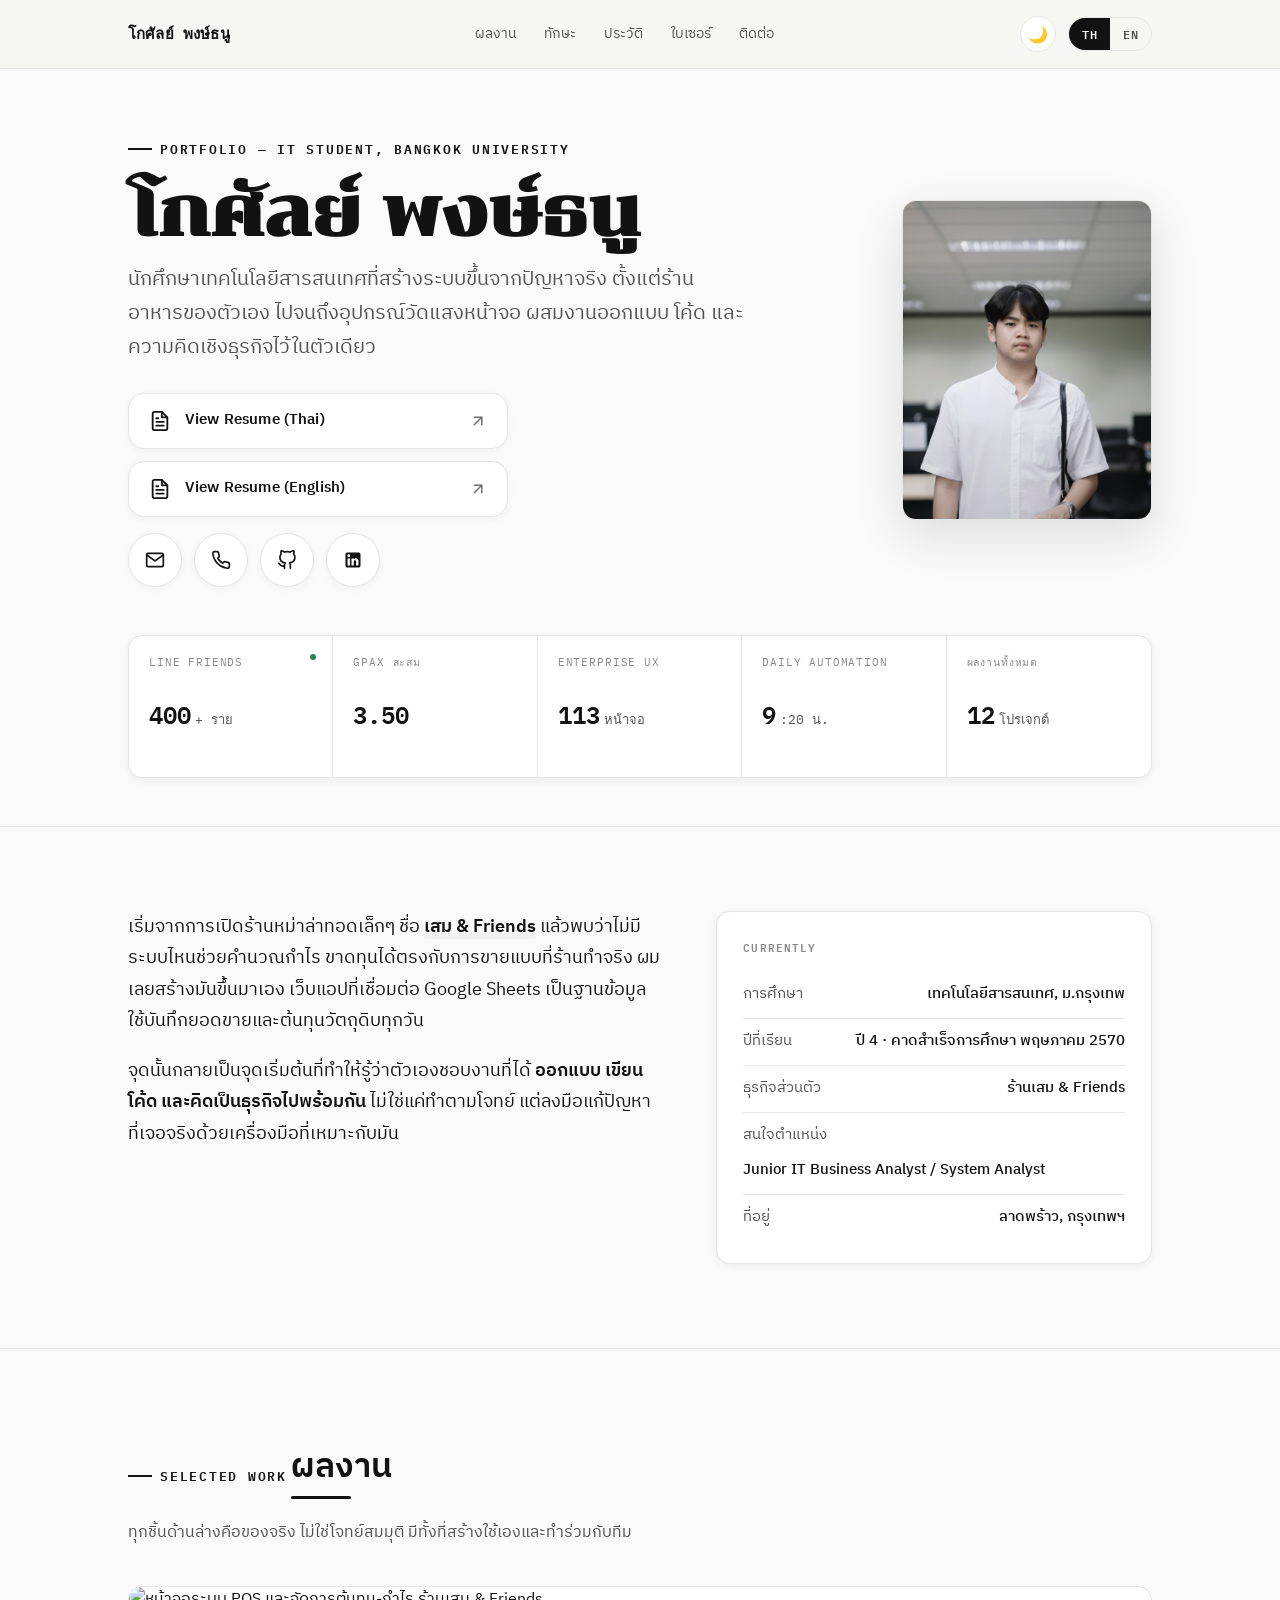
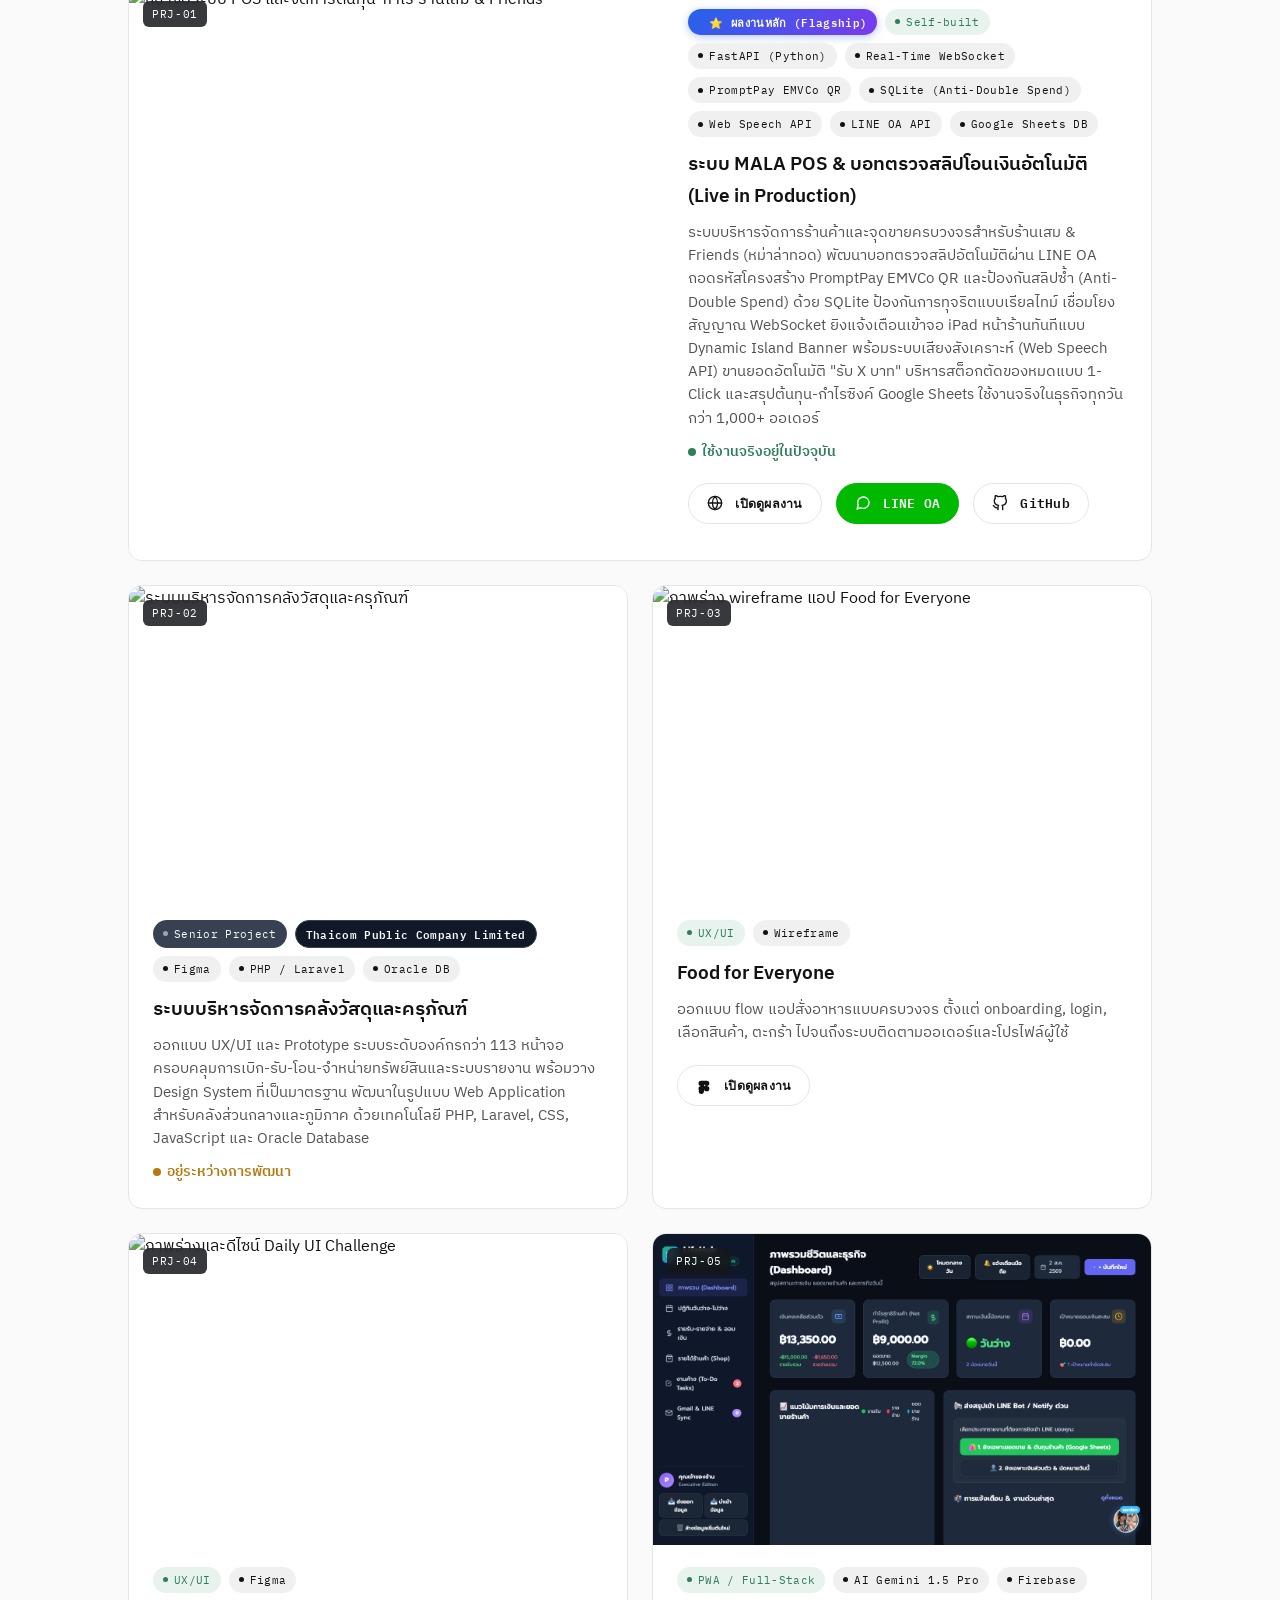
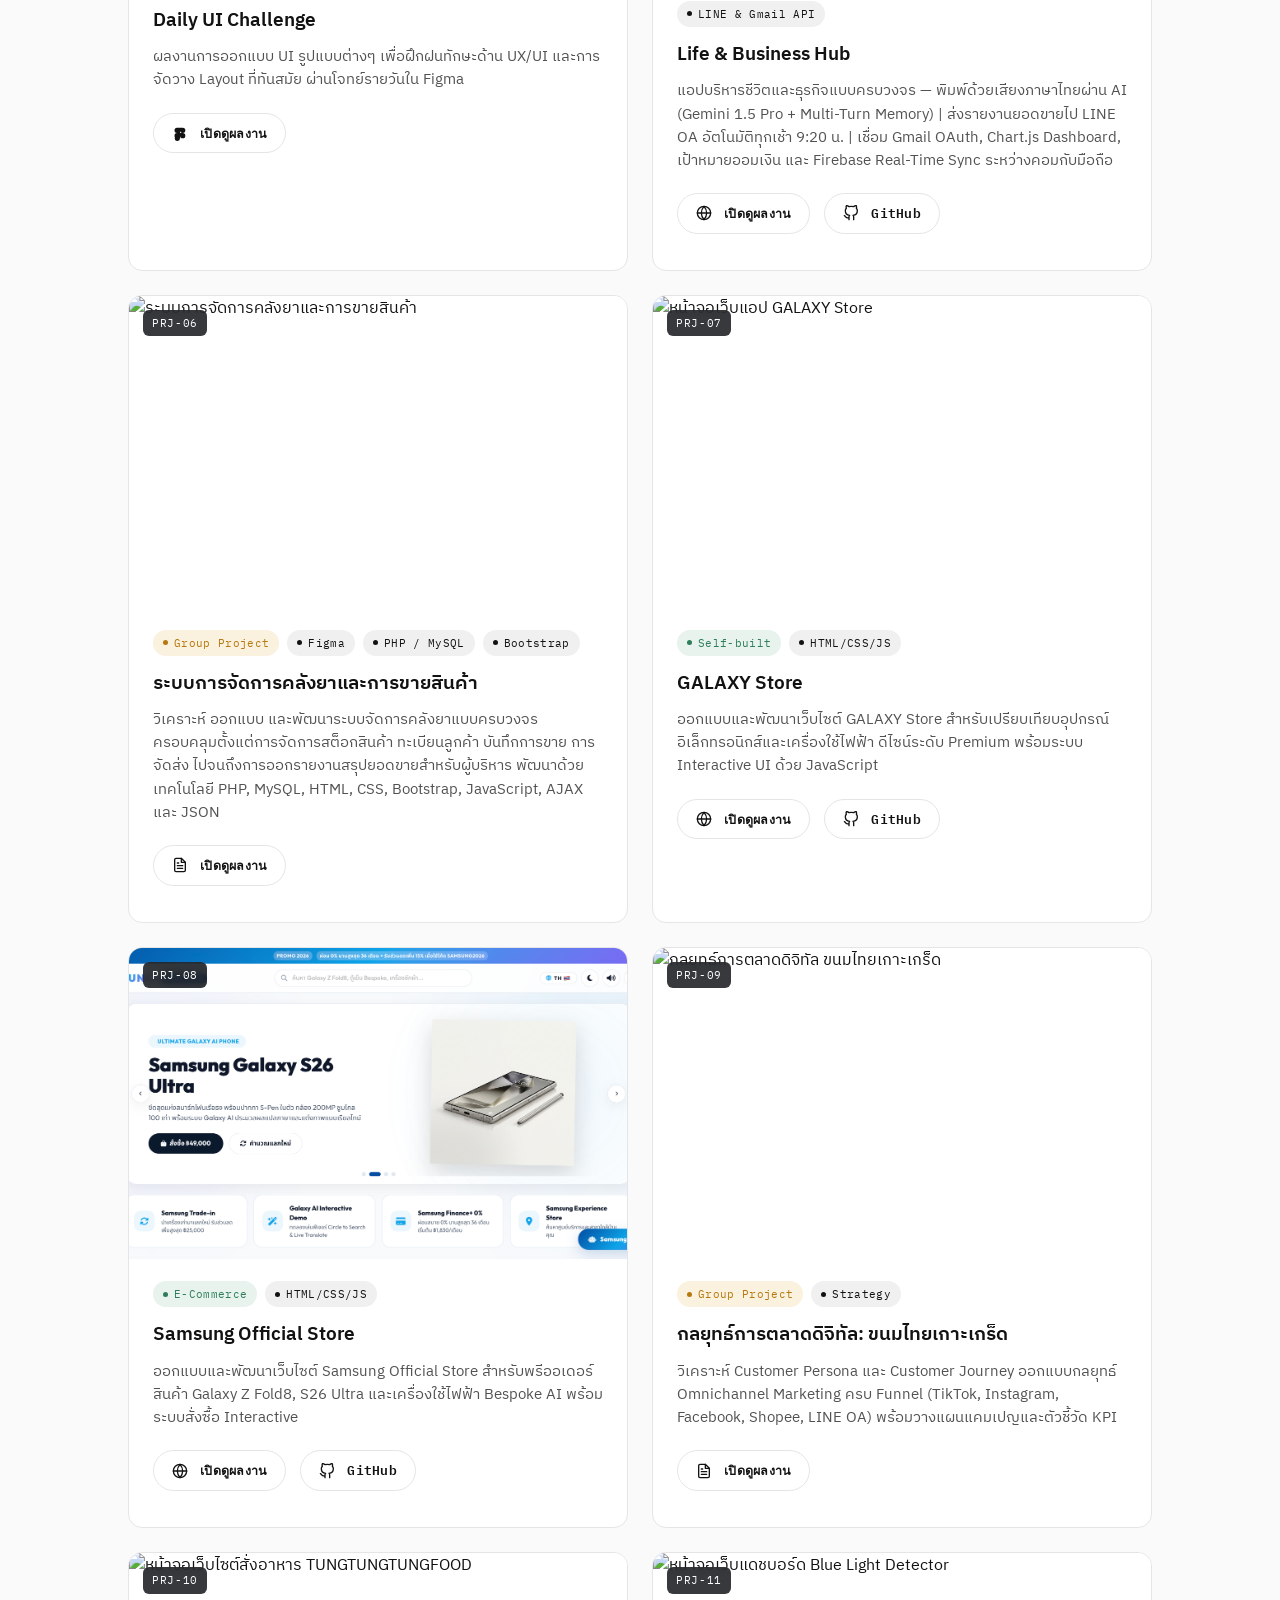
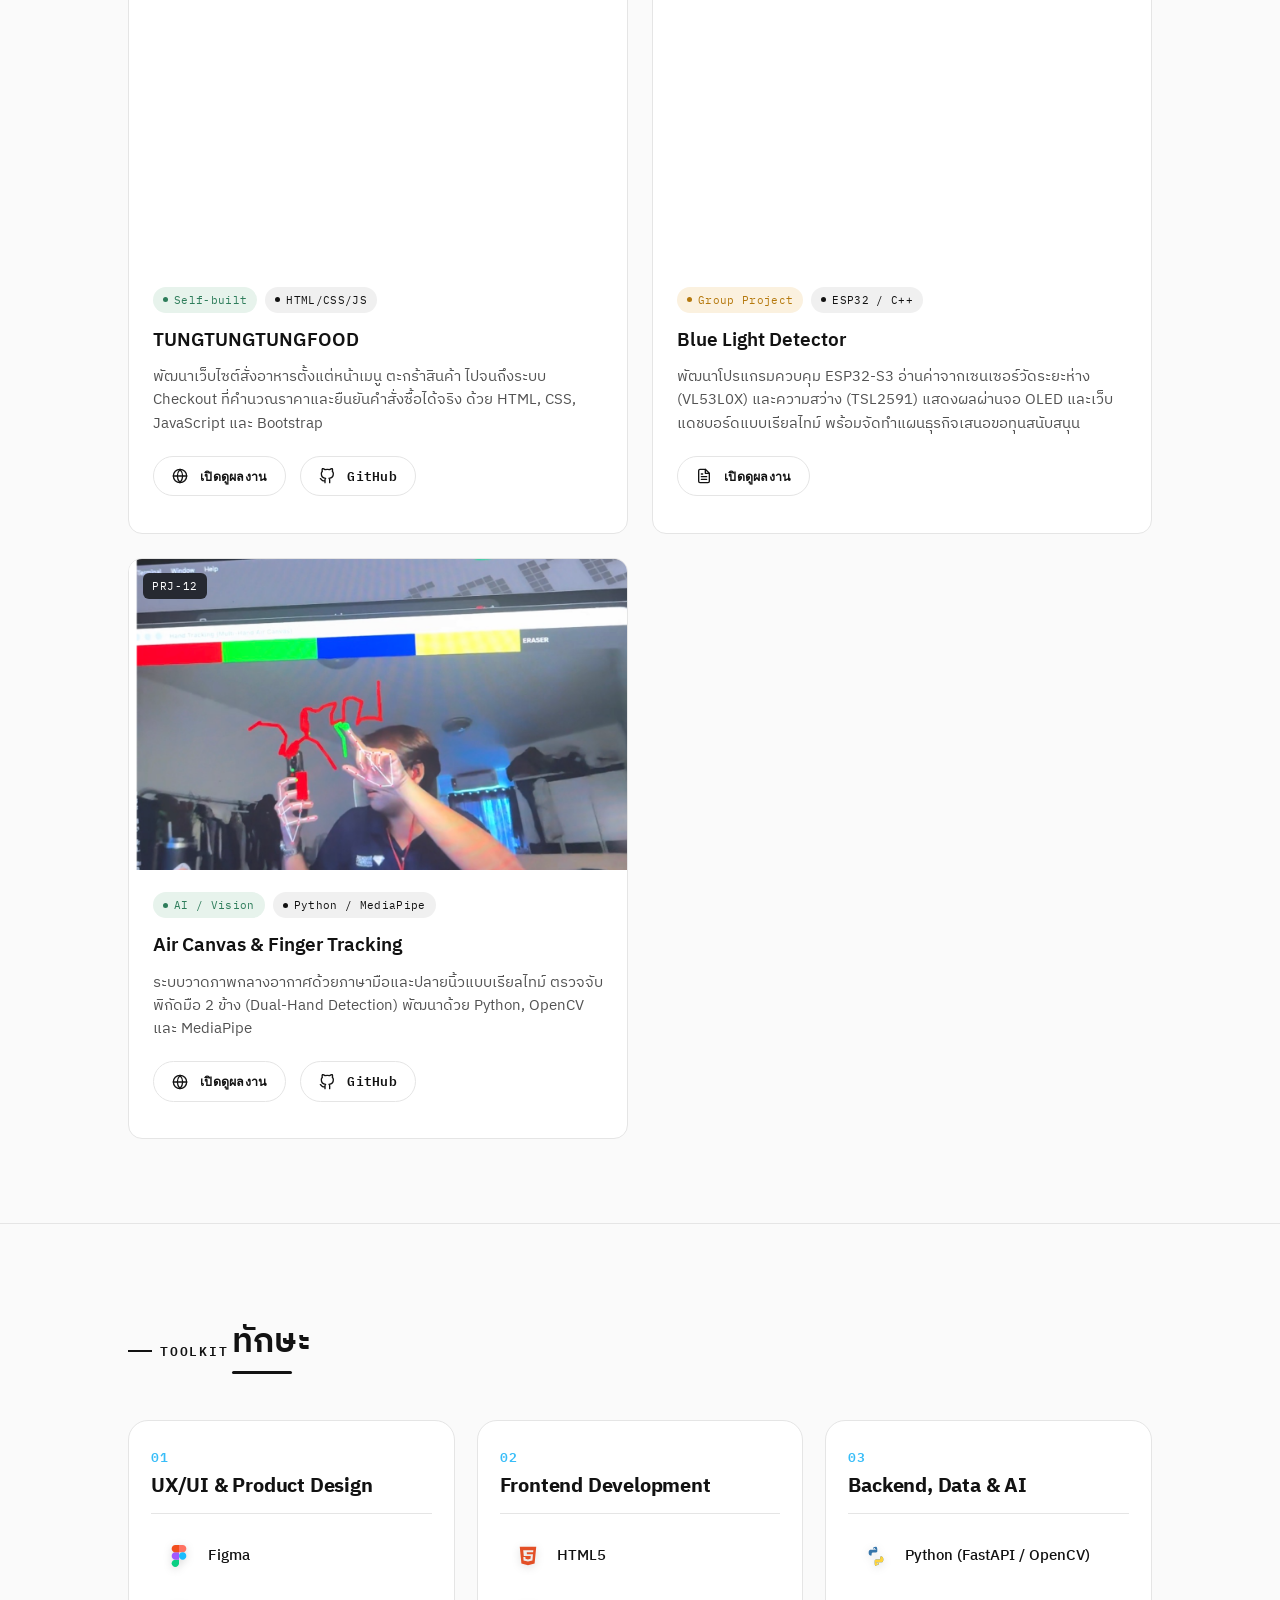
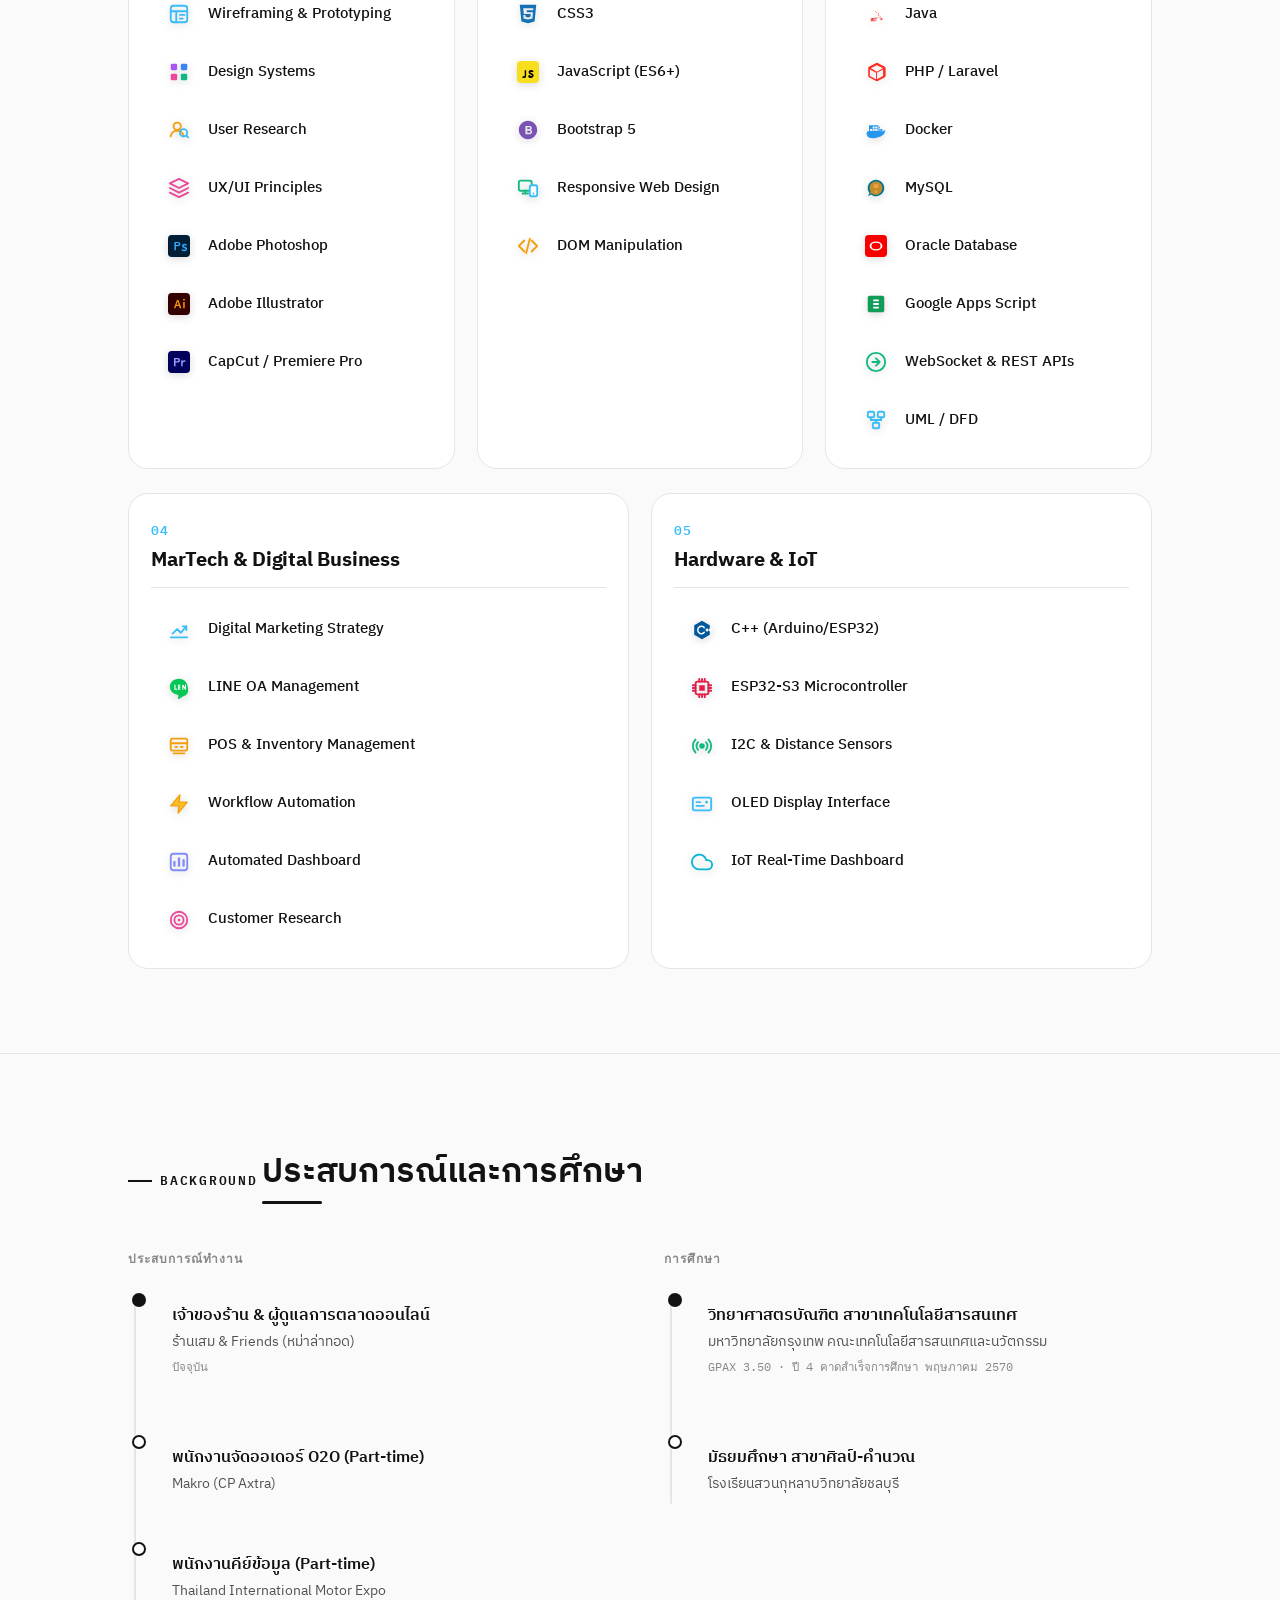
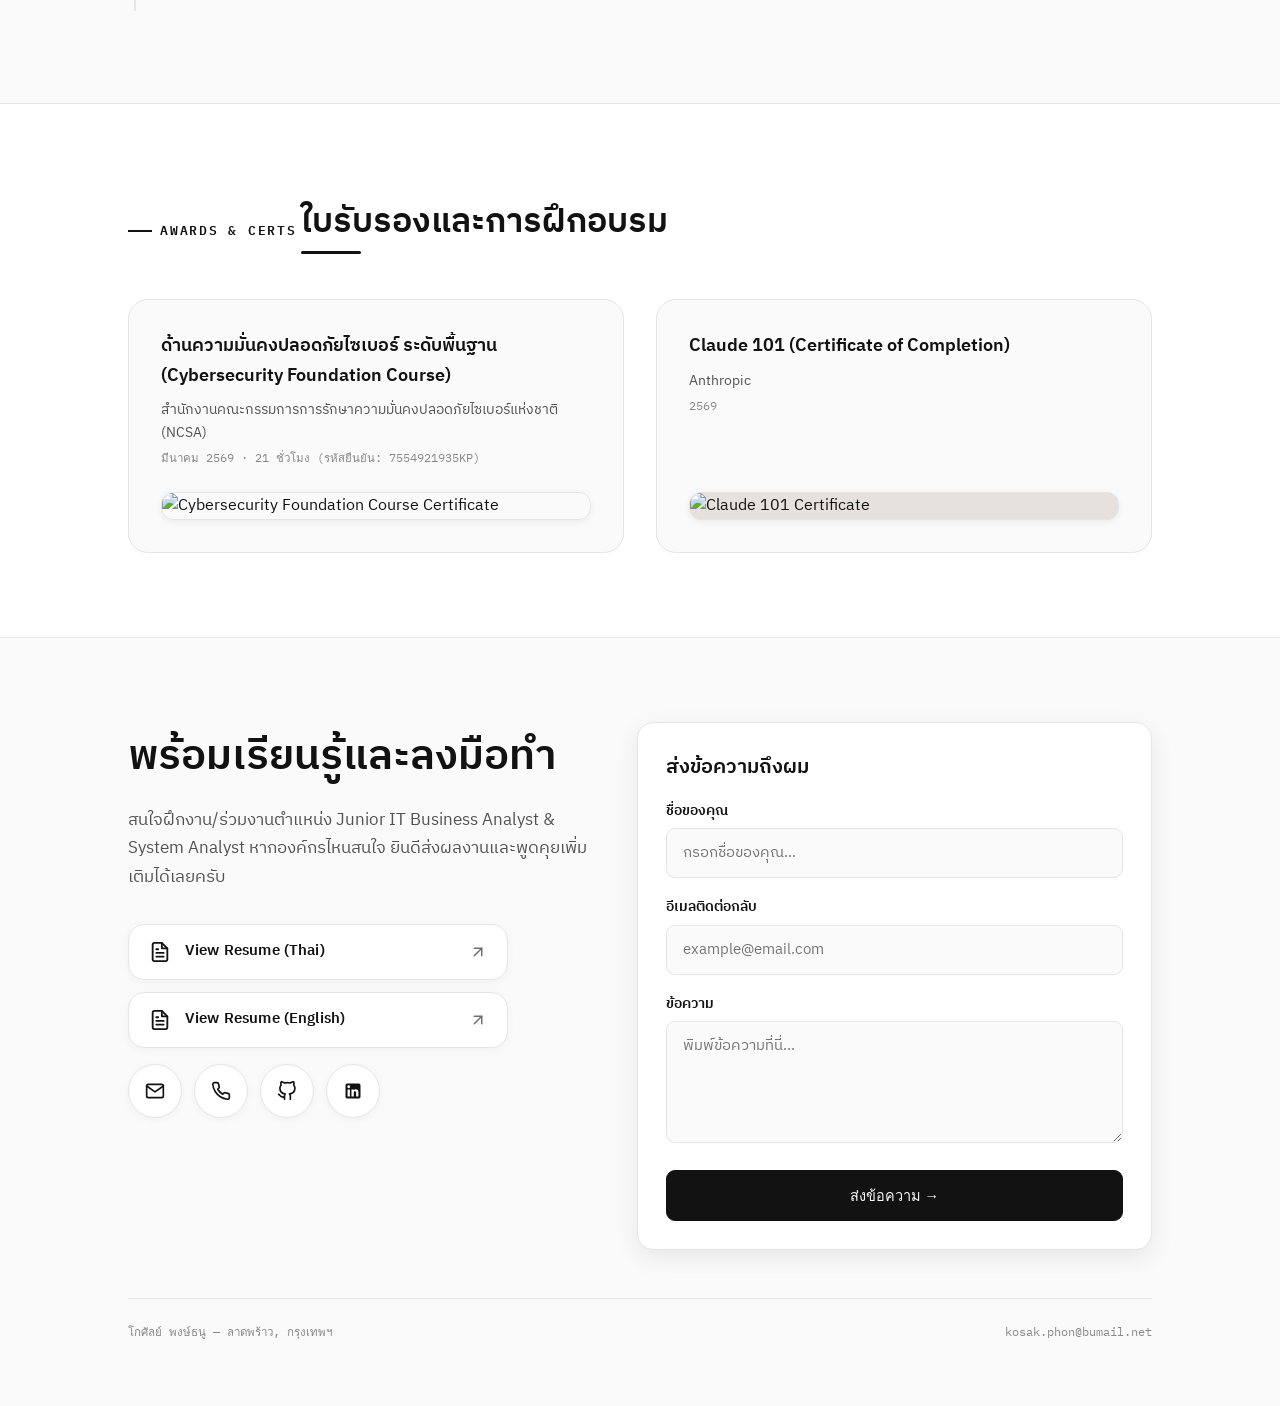
==== index.html @ d0ece435 "feat(portfolio): enhance PRJ-01 flagship description & prominent tech stack tags" ====
<!doctype html>
<html lang="th">
<head>
  <meta charset="utf-8">
  <meta name="viewport" content="width=device-width, initial-scale=1">
  <meta http-equiv="Cache-Control" content="no-cache, no-store, must-revalidate">
  <meta http-equiv="Pragma" content="no-cache">
  <meta http-equiv="Expires" content="0">
  <title>Kosan Phongthanu — Portfolio | Junior IT Business Analyst &amp; System Analyst</title>
  <meta name="description" content="พอร์ตโฟลิโอของโกศัลย์ พงษ์ธนู นักศึกษาเทคโนโลยีสารสนเทศ ม.กรุงเทพ ที่เชี่ยวชาญการวิเคราะห์ระบบ (BA/SA), รวบรวม Requirement, และออกแบบ System Workflow ระดับองค์กร">
  <meta property="og:type" content="website">
  <meta property="og:title" content="Kosan Phongthanu — Portfolio | Junior IT Business Analyst &amp; System Analyst">
  <meta property="og:description" content="นักศึกษาเทคโนโลยีสารสนเทศ ม.กรุงเทพ ที่สร้างระบบจริงจากปัญหาจริง ตั้งแต่ระบบ POS สุกี้หมาล่า ไปจนถึง Senior Project 113+ หน้าจอ">
  <meta property="og:image" content="https://i.imgur.com/3Z38He8.png">
  <meta property="og:url" content="https://portfolio-cyan-theta-22.vercel.app">
  <link rel="icon" type="image/png" href="https://i.imgur.com/3Z38He8.png">
  <meta name="twitter:card" content="summary_large_image">
  <meta name="twitter:title" content="Kosan Phongthanu — Portfolio | Junior IT Business Analyst &amp; System Analyst">
  <meta name="twitter:description" content="นักศึกษาเทคโนโลยีสารสนเทศ ม.กรุงเทพ ที่สร้างระบบจริงจากปัญหาจริง ตั้งแต่ร้านอาหารของตัวเอง ไปจนถึงอุปกรณ์วัดแสงหน้าจอ">
  <meta name="twitter:image" content="https://i.imgur.com/3Z38He8.png">
  <link rel="preconnect" href="https://fonts.googleapis.com">
  <link rel="preconnect" href="https://fonts.gstatic.com" crossorigin>
  <link href="https://fonts.googleapis.com/css2?family=Chonburi&family=IBM+Plex+Mono:wght@400;500;600&family=IBM+Plex+Sans+Thai:wght@300;400;500;600;700&display=swap" rel="stylesheet">
  <style>
    :root {
      --paper: #FAFAFA;
      --surface: #FFFFFF;
      --ink: #121212;
      --steel: #525252;
      --steel-soft: #888888;
      --line: #E5E5E5;
      --signal: #121212;
      --signal-soft: #F0F0F0;
      --signal-glow: rgba(0, 0, 0, 0.08);
      --ok: #2E7D5B;
      --ok-soft: #E7F3EC;
      --warn: #B5790E;
      --warn-soft: #FBF1DF;
      --radius: 14px;
      --max: 1080px;
      --shadow-sm: 0 2px 8px rgba(18, 18, 18, 0.06);
      --shadow-md: 0 8px 24px rgba(18, 18, 18, 0.08);
      --shadow-lg: 0 16px 48px rgba(18, 18, 18, 0.12);
      --shadow-xl: 0 24px 64px rgba(18, 18, 18, 0.16);
      --transition-fast: 0.15s cubic-bezier(0.4, 0, 0.2, 1);
      --transition-base: 0.3s cubic-bezier(0.4, 0, 0.2, 1);
      --transition-slow: 0.5s cubic-bezier(0.4, 0, 0.2, 1);
      --transition-bounce: 0.6s cubic-bezier(0.34, 1.56, 0.64, 1);
    }

    [data-theme="dark"] {
      --paper: #0A0A0C;
      --surface: #141416;
      --ink: #F5F5F7;
      --steel: #A1A1AA;
      --steel-soft: #71717A;
      --line: #27272A;
      --signal: #FFFFFF;
      --signal-soft: rgba(255, 255, 255, 0.08);
      --signal-glow: rgba(255, 255, 255, 0.15);
      --ok: #4ADE80;
      --ok-soft: rgba(46, 125, 91, 0.15);
      --warn: #FBBF24;
      --warn-soft: rgba(181, 121, 14, 0.15);
      --shadow-sm: 0 2px 8px rgba(0, 0, 0, 0.3);
      --shadow-md: 0 8px 24px rgba(0, 0, 0, 0.4);
      --shadow-lg: 0 16px 48px rgba(0, 0, 0, 0.5);
      --shadow-xl: 0 24px 64px rgba(0, 0, 0, 0.6);
    }

    * { box-sizing: border-box; }
    html { scroll-behavior: smooth; }

    body {
      margin: 0;
      background: var(--paper);
      color: var(--ink);
      font-family: 'IBM Plex Sans Thai', sans-serif;
      font-size: 16px;
      line-height: 1.65;
      -webkit-font-smoothing: antialiased;
      overflow-x: hidden;
      transition: background-color var(--transition-base), color var(--transition-base);
    }


    img { max-width: 100%; display: block; }
    a { color: inherit; text-decoration: none; }

    .wrap { max-width: var(--max); margin: 0 auto; padding: 0 28px; }
    .mono { font-family: 'IBM Plex Mono', monospace; }
    .display { font-family: 'Chonburi', serif; }


    /* Scroll Progress */
    .scroll-progress { position: fixed; top: 0; left: 0; height: 3px; background: var(--ink); z-index: 10001; transition: width 0.1s linear; border-radius: 0 2px 2px 0; }

    /* Nav */
    .nav { position: sticky; top: 0; z-index: 50; background: rgba(245, 245, 242, 0.88); backdrop-filter: blur(12px); -webkit-backdrop-filter: blur(12px); border-bottom: 1px solid var(--line); transition: background-color var(--transition-base), border-color var(--transition-base); }
    [data-theme="dark"] .nav { background: rgba(15, 17, 21, 0.88); }
    .nav-inner { max-width: var(--max); margin: 0 auto; padding: 16px 28px; display: flex; align-items: center; justify-content: space-between; }
    .nav-name { font-weight: 600; font-size: 15px; letter-spacing: 0.01em; position: relative; overflow: hidden; }
    .nav-name::after { content: ''; position: absolute; bottom: -2px; left: 0; width: 0; height: 2px; background: var(--signal); transition: width var(--transition-base); }
    .nav-name:hover::after { width: 100%; }
    .nav-links { display: flex; gap: 28px; }
    .nav-links a { font-size: 14px; color: var(--steel); transition: color var(--transition-fast); position: relative; padding: 4px 0; }
    .nav-links a::after { content: ''; position: absolute; bottom: 0; left: 0; width: 0; height: 2px; background: var(--signal); transition: width var(--transition-base); border-radius: 1px; }
    .nav-links a:hover { color: var(--signal); }
    .nav-links a:hover::after { width: 100%; }
    .nav-actions { display: flex; align-items: center; gap: 12px; }
    .theme-toggle { width: 36px; height: 36px; border-radius: 50%; border: 1px solid var(--line); background: var(--surface); color: var(--ink); cursor: pointer; display: flex; align-items: center; justify-content: center; transition: all var(--transition-fast); font-size: 16px; }
    .theme-toggle:hover { border-color: var(--signal); transform: rotate(15deg) scale(1.1); box-shadow: 0 0 12px var(--signal-glow); }
    .lang-switch { display: flex; border: 1px solid var(--line); border-radius: 20px; overflow: hidden; flex-shrink: 0; }
    .lang-btn { font-family: 'IBM Plex Mono', monospace; font-size: 11.5px; font-weight: 600; letter-spacing: 0.04em; padding: 6px 13px; background: transparent; border: none; cursor: pointer; color: var(--steel); transition: background var(--transition-fast), color var(--transition-fast), transform var(--transition-fast); }
    .lang-btn.active { background: var(--ink); color: var(--paper); }
    .lang-btn:not(.active):hover { color: var(--ink); transform: scale(1.05); }
    a:focus-visible { outline: 2px solid var(--signal); outline-offset: 3px; border-radius: 3px; }

    /* Hero */
    .hero { padding: 64px 0 48px; position: relative; overflow: hidden; }
    .eyebrow { font-family: 'IBM Plex Mono', monospace; font-size: 12.5px; letter-spacing: 0.14em; text-transform: uppercase; color: var(--signal); font-weight: 600; margin: 0 0 18px; display: inline-flex; align-items: center; gap: 8px; }
    .eyebrow::before { content: ''; width: 24px; height: 2px; background: var(--signal); display: inline-block; }
    .hero-inner { display: grid; grid-template-columns: 1fr auto; gap: 48px; align-items: center; position: relative; z-index: 1; }
    .hero-name { font-size: clamp(40px, 7vw, 68px); line-height: 1.05; margin: 0 0 14px; color: var(--ink); position: relative; }
    .hero-sub { font-size: clamp(17px, 2.4vw, 20px); color: var(--steel); max-width: 620px; margin: 0 0 28px; font-weight: 400; line-height: 1.7; }
    .hero-photo { width: 250px; height: 320px; border-radius: var(--radius); overflow: hidden; border: 1px solid var(--line); flex-shrink: 0; background: var(--surface); box-shadow: var(--shadow-lg); position: relative; transition: transform var(--transition-slow), box-shadow var(--transition-slow); }
    .hero-photo:hover { transform: translateY(-8px) rotate(2deg); box-shadow: var(--shadow-xl); }
    .hero-photo::before { content: ''; position: absolute; inset: 0; background: linear-gradient(180deg, transparent 60%, rgba(0,0,0,0.1) 100%); z-index: 1; pointer-events: none; }
    .hero-photo img { width: 100%; height: 100%; object-fit: cover; object-position: top center; transition: transform var(--transition-slow); }
    .hero-photo:hover img { transform: scale(1.08); }

    /* Readout */
    .readout { display: flex; flex-wrap: wrap; border: 1px solid var(--line); border-radius: var(--radius); background: var(--surface); overflow: hidden; box-shadow: var(--shadow-sm); transition: box-shadow var(--transition-base), transform var(--transition-base); }
    .readout:hover { box-shadow: var(--shadow-md); transform: translateY(-2px); }
    .readout-cell { flex: 1 1 150px; padding: 18px 20px; border-right: 1px solid var(--line); position: relative; transition: background-color var(--transition-fast); }
    .readout-cell:hover { background: var(--signal-soft); }
    .readout-cell:last-child { border-right: none; }
    .readout-label { font-family: 'IBM Plex Mono', monospace; font-size: 10.5px; letter-spacing: 0.08em; text-transform: uppercase; color: var(--steel-soft); margin: 0 0 8px; }
    .readout-value { font-family: 'IBM Plex Mono', monospace; font-size: clamp(18px, 2.6vw, 24px); font-weight: 600; color: var(--ink); display: flex; align-items: baseline; gap: 4px; }
    .readout-value .unit { font-size: 13px; color: var(--steel); font-weight: 400; }
    .readout-value .counter { display: inline-block; min-width: 1ch; }
    .readout-dot { position: absolute; top: 18px; right: 16px; width: 6px; height: 6px; border-radius: 50%; background: var(--ok); animation: pulse 2s ease-in-out infinite; }
    @keyframes pulse { 0%, 100% { opacity: 1; transform: scale(1); box-shadow: 0 0 0 0 rgba(46, 125, 91, 0.4); } 50% { opacity: 0.7; transform: scale(1.2); box-shadow: 0 0 0 6px rgba(46, 125, 91, 0); } }

    /* Section */
    .section { padding: 84px 0; border-top: 1px solid var(--line); position: relative; }
    .section-head { margin: 0 0 40px; }
    .section-title { font-size: clamp(26px, 3.4vw, 34px); margin: 6px 0 0; color: var(--ink); font-weight: 600; position: relative; display: inline-block; }
    .section-title::after { content: ''; position: absolute; bottom: -4px; left: 0; width: 60px; height: 3px; background: var(--signal); border-radius: 2px; transition: width var(--transition-slow); }
    .section-head:hover .section-title::after { width: 100%; }
    .section-lede { color: var(--steel); max-width: 620px; margin: 14px 0 0; font-size: 16px; line-height: 1.7; }

    /* Intro */
    .intro-grid { display: grid; grid-template-columns: 1.1fr 0.9fr; gap: 56px; align-items: start; }
    .intro-text p { color: var(--ink); font-size: 17.5px; margin: 0 0 18px; line-height: 1.8; }
    .intro-text strong { color: var(--signal); font-weight: 600; position: relative; }
    .intro-text strong::after { content: ''; position: absolute; bottom: 2px; left: 0; width: 100%; height: 6px; background: var(--signal-soft); z-index: -1; border-radius: 2px; }
    .intro-card { background: var(--surface); border: 1px solid var(--line); border-radius: var(--radius); padding: 26px 26px 22px; box-shadow: var(--shadow-sm); transition: box-shadow var(--transition-base), transform var(--transition-base); position: relative; overflow: hidden; }
    .intro-card::before { content: ''; position: absolute; top: 0; left: 0; width: 100%; height: 3px; background: var(--signal); transform: scaleX(0); transform-origin: left; transition: transform var(--transition-slow); }
    .intro-card:hover { box-shadow: var(--shadow-md); transform: translateY(-4px); }
    .intro-card:hover::before { transform: scaleX(1); }
    .intro-card h4 { font-family: 'IBM Plex Mono', monospace; font-size: 11px; letter-spacing: 0.1em; text-transform: uppercase; color: var(--steel-soft); margin: 0 0 16px; font-weight: 600; }
    .intro-card ul { list-style: none; margin: 0; padding: 0; }
    .intro-card li { display: flex; justify-content: space-between; gap: 12px; padding: 11px 0; border-bottom: 1px solid var(--line); font-size: 14.5px; flex-wrap: wrap; transition: padding-left var(--transition-fast); }
    .intro-card li:hover { padding-left: 8px; color: var(--signal); }
    .intro-card li:last-child { border-bottom: none; }
    .intro-card li span:first-child { color: var(--steel); }
    .intro-card li span:last-child { color: var(--ink); font-weight: 500; text-align: right; }

    /* Work Grid */
    .work-grid { display: grid; grid-template-columns: repeat(2, 1fr); gap: 24px; }
    .work-card { background: var(--surface); border: 1px solid var(--line); border-radius: var(--radius); overflow: hidden; display: flex; flex-direction: column; transition: transform var(--transition-base), box-shadow var(--transition-base), border-color var(--transition-base); position: relative; }
    .work-card::before { content: ''; position: absolute; top: 0; left: 0; width: 100%; height: 100%; background: linear-gradient(180deg, transparent 0%, rgba(0, 0, 0, 0.03) 100%); opacity: 0; transition: opacity var(--transition-base); pointer-events: none; z-index: 1; }
    .work-card:hover { transform: translateY(-8px); box-shadow: var(--shadow-lg); border-color: var(--signal); }
    .work-card:hover::before { opacity: 1; }
    .work-card.featured { grid-column: 1 / -1; }
    .work-card.featured .work-media-row { display: grid; grid-template-columns: 1.1fr 1fr; }
    .work-media { position: relative; aspect-ratio: 16/10; overflow: hidden; background: var(--surface); }
    .work-card.featured .work-media { aspect-ratio: auto; height: 100%; min-height: 260px; }
    .work-media img { width: 100%; height: 100%; object-fit: cover; object-position: top center; transition: transform 0.8s cubic-bezier(0.4, 0, 0.2, 1); }
    .work-card:hover .work-media img { transform: scale(1.08); }
    .work-media-overlay { position: absolute; inset: 0; background: linear-gradient(180deg, transparent 50%, rgba(0,0,0,0.6) 100%); opacity: 0; transition: opacity var(--transition-base); display: flex; align-items: flex-end; padding: 20px; z-index: 2; }
    .work-card:hover .work-media-overlay { opacity: 1; }
    .work-media-overlay-text { color: #fff; font-family: 'IBM Plex Mono', monospace; font-size: 12px; letter-spacing: 0.05em; }
    .work-id { position: absolute; top: 14px; left: 14px; font-family: 'IBM Plex Mono', monospace; font-size: 11px; letter-spacing: 0.06em; background: rgba(21, 23, 26, 0.85); color: #fff; padding: 4px 9px; border-radius: 6px; z-index: 3; backdrop-filter: blur(4px); }
    .work-body { padding: 22px 24px 24px; display: flex; flex-direction: column; gap: 10px; flex: 1; position: relative; z-index: 2; }
    .work-tags { display: flex; gap: 8px; flex-wrap: wrap; margin-bottom: 2px; }
    .tag { font-family: 'IBM Plex Mono', monospace; font-size: 11px; letter-spacing: 0.03em; padding: 4px 10px; border-radius: 20px; display: inline-flex; align-items: center; gap: 6px; transition: transform var(--transition-fast), box-shadow var(--transition-fast); }
    .tag:hover { transform: translateY(-2px); box-shadow: 0 4px 12px rgba(0,0,0,0.1); }
    .tag::before { content: ""; width: 5px; height: 5px; border-radius: 50%; display: inline-block; }
    .tag.t-self { background: var(--ok-soft); color: var(--ok); }
    .tag.t-self::before { background: var(--ok); }
    .tag.t-group { background: var(--warn-soft); color: var(--warn); }
    .tag.t-group::before { background: var(--warn); }
    .tag.t-senior { background: #374151; color: #F9FAFB; }
    .tag.t-senior::before { background: #9CA3AF; }
    .tag.t-corp { background: #111827; color: #F9FAFB; font-weight: 600; border: 1px solid #374151; }
    .tag.t-corp::before { display: none; }
    .tag.t-skill { background: var(--signal-soft); color: var(--signal); }
    .tag.t-skill::before { background: var(--signal); }
    .work-title { font-size: 19px; font-weight: 600; margin: 0; color: var(--ink); transition: color var(--transition-fast); }
    .work-card:hover .work-title { color: var(--signal); }
    .work-desc { font-size: 14.5px; color: var(--steel); margin: 0; line-height: 1.6; }
    .work-link { margin-top: 10px; font-family: 'IBM Plex Mono', monospace; font-size: 12.5px; color: var(--steel-soft); display: inline-flex; align-items: center; gap: 6px; }
    .demo-btn { font-family: 'IBM Plex Mono', monospace; font-size: 12.5px; font-weight: 600; letter-spacing: 0.02em; color: var(--ink); background: var(--surface); border: 1px solid var(--line); display: inline-flex; align-items: center; gap: 6px; padding: 9px 18px; border-radius: 24px; transition: all var(--transition-fast); position: relative; overflow: hidden; isolation: isolate; cursor: pointer; }
    .demo-btn::before { content: ''; position: absolute; top: 0; left: -100%; width: 100%; height: 100%; background: var(--signal); transition: left var(--transition-base); z-index: -1; }
    .demo-btn:hover::before { left: 0; }
    .demo-btn:hover { color: #FFFFFF; border-color: var(--signal); transform: translateY(-2px); box-shadow: 0 6px 16px var(--signal-glow); }
    .demo-btn:active { transform: translateY(0); box-shadow: none; }
    .demo-btn span, .demo-btn svg { position: relative; z-index: 1; }
    .demo-btn.btn-line { background: #00B900; color: #FFFFFF; border: 1px solid #00B900; }
    .demo-btn.btn-line::before { background: #009900; z-index: -1; }
    .demo-btn.btn-line:hover { color: #FFFFFF; border-color: #009900; box-shadow: 0 6px 16px rgba(0, 185, 0, 0.28); }
    .demo-btn.btn-ghost { background: transparent; color: var(--ink); border: 1px solid var(--line); }
    .demo-btn.btn-ghost::before { background: var(--signal); z-index: -1; }
    .demo-btn.btn-ghost:hover { color: #FFFFFF; border-color: var(--signal); box-shadow: 0 6px 16px var(--signal-glow); }
    .live-badge { color: var(--ok); font-weight: 600; display: inline-flex; align-items: center; gap: 6px; font-size: 0.85rem; }
    .live-badge .pulse-dot { width: 8px; height: 8px; border-radius: 50%; background: var(--ok); display: inline-block; animation: pulse 1.5s ease-in-out infinite; flex-shrink: 0; }
    .wip-badge { color: var(--warn); font-weight: 600; display: inline-flex; align-items: center; gap: 6px; font-size: 0.85rem; }
    .wip-badge .pulse-dot { width: 8px; height: 8px; border-radius: 50%; background: var(--warn); display: inline-block; animation: pulse 1.5s ease-in-out infinite; flex-shrink: 0; }

    /* Skills */
    .skills-grid { display: grid; grid-template-columns: repeat(2, 1fr); gap: 28px 40px; }
    .skill-group { background: var(--surface); border: 1px solid var(--line); border-radius: var(--radius); padding: 24px; transition: transform var(--transition-base), box-shadow var(--transition-base); }
    .skill-group:hover { transform: translateY(-4px); box-shadow: var(--shadow-md); }
    .skill-group h4 { font-family: 'IBM Plex Mono', monospace; font-size: 12px; letter-spacing: 0.08em; text-transform: uppercase; color: var(--signal); margin: 0 0 14px; font-weight: 600; display: flex; align-items: center; gap: 8px; }
    .skill-group h4::before { content: ''; width: 8px; height: 8px; background: var(--signal); border-radius: 2px; display: inline-block; }
    .skill-chips { display: flex; flex-wrap: wrap; gap: 8px; }
    .chip { border: 1px solid var(--line); background: var(--paper); color: var(--ink); font-size: 13.5px; padding: 7px 13px; border-radius: 8px; transition: all var(--transition-fast); cursor: default; }
    .chip:hover { background: var(--signal-soft); border-color: var(--signal); color: var(--signal); transform: translateY(-2px); box-shadow: 0 4px 12px var(--signal-glow); }
    .skill-bar-container { margin-top: 16px; }
    .skill-bar-item { margin-bottom: 12px; }
    .skill-bar-header { display: flex; justify-content: space-between; margin-bottom: 4px; font-size: 13px; color: var(--steel); }
    .skill-bar-track { height: 6px; background: var(--line); border-radius: 3px; overflow: hidden; }
    .skill-bar-fill { height: 100%; background: var(--signal); border-radius: 3px; width: 0; transition: width 1.2s cubic-bezier(0.4, 0, 0.2, 1); }

    
    /* Modern Tech Skills Grid matching Reference - 5 Groups Complete */
    .skills-cards-container {
      display: flex;
      flex-direction: column;
      gap: 24px;
    }
    .skills-cards-row-top {
      display: grid;
      grid-template-columns: repeat(3, 1fr);
      gap: 22px;
    }
    .skills-cards-row-bottom {
      display: grid;
      grid-template-columns: repeat(2, 1fr);
      gap: 22px;
    }
    .skill-card {
      background: var(--surface);
      border: 1px solid var(--line);
      border-radius: 20px;
      padding: 26px 22px 24px;
      transition: all var(--transition-base);
      display: flex;
      flex-direction: column;
      position: relative;
      overflow: hidden;
    }
    .skill-card::before {
      content: "";
      position: absolute;
      top: 0;
      left: 0;
      right: 0;
      height: 2px;
      background: linear-gradient(90deg, transparent, #38bdf8, transparent);
      opacity: 0;
      transition: opacity var(--transition-base);
    }
    .skill-card:hover {
      transform: translateY(-5px);
      box-shadow: var(--shadow-lg);
      border-color: rgba(56, 189, 248, 0.4);
    }
    .skill-card:hover::before {
      opacity: 1;
    }
    [data-theme="dark"] .skill-card {
      background: linear-gradient(180deg, rgba(19, 24, 38, 0.75) 0%, rgba(12, 16, 26, 0.85) 100%);
      border-color: rgba(255, 255, 255, 0.08);
      box-shadow: 0 10px 30px -10px rgba(0, 0, 0, 0.5), inset 0 1px 0 rgba(255, 255, 255, 0.05);
      backdrop-filter: blur(12px);
      -webkit-backdrop-filter: blur(12px);
    }
    [data-theme="dark"] .skill-card:hover {
      border-color: rgba(56, 189, 248, 0.45);
      box-shadow: 0 20px 40px -12px rgba(0, 0, 0, 0.7), 0 0 24px rgba(56, 189, 248, 0.12);
    }
    .skill-card-head {
      margin-bottom: 18px;
      padding-bottom: 14px;
      border-bottom: 1px solid var(--line);
    }
    [data-theme="dark"] .skill-card-head {
      border-bottom-color: rgba(255, 255, 255, 0.07);
    }
    .skill-card-num {
      font-family: "IBM Plex Mono", monospace;
      font-size: 13px;
      font-weight: 600;
      color: #38bdf8;
      letter-spacing: 0.08em;
      margin-bottom: 6px;
      display: block;
    }
    .skill-card-title {
      font-size: 20px;
      font-weight: 700;
      color: var(--ink);
      margin: 0;
      letter-spacing: -0.01em;
      line-height: 1.25;
    }
    .skill-items-list {
      display: flex;
      flex-direction: column;
      gap: 10px;
      flex: 1;
    }
    .skill-item {
      display: flex;
      align-items: center;
      gap: 14px;
      padding: 8px 12px;
      border-radius: 10px;
      transition: all var(--transition-fast);
      background: transparent;
      border: 1px solid transparent;
    }
    .skill-item:hover {
      background: var(--signal-soft);
      border-color: var(--line);
      transform: translateX(4px);
    }
    [data-theme="dark"] .skill-item:hover {
      background: rgba(56, 189, 248, 0.08);
      border-color: rgba(56, 189, 248, 0.2);
    }
    .skill-icon-box {
      width: 30px;
      height: 30px;
      display: flex;
      align-items: center;
      justify-content: center;
      flex-shrink: 0;
    }
    .skill-icon-box svg {
      width: 22px;
      height: 22px;
      display: block;
      filter: drop-shadow(0 2px 4px rgba(0,0,0,0.15));
    }
    .skill-name-text {
      font-size: 14.5px;
      font-weight: 500;
      color: var(--ink);
      line-height: 1.3;
    }
    @media (max-width: 960px) {
      .skills-cards-row-top {
        grid-template-columns: repeat(2, 1fr);
      }
      .skills-cards-row-bottom {
        grid-template-columns: repeat(2, 1fr);
      }
    }
    @media (max-width: 640px) {
      .skills-cards-row-top,
      .skills-cards-row-bottom {
        grid-template-columns: 1fr;
        gap: 16px;
      }
      .skill-card {
        padding: 22px 18px;
      }
    }

    /* Background / Timeline */
    .bg-grid { display: grid; grid-template-columns: 1fr 1fr; gap: 48px; }
    .bg-col h4 { font-family: 'IBM Plex Mono', monospace; font-size: 12px; letter-spacing: 0.08em; text-transform: uppercase; color: var(--steel-soft); margin: 0 0 18px; font-weight: 600; }
    .timeline { position: relative; padding-left: 24px; }
    .timeline::before { content: ''; position: absolute; left: 6px; top: 8px; bottom: 8px; width: 2px; background: var(--line); border-radius: 1px; }
    .timeline-item { position: relative; padding-bottom: 24px; padding-left: 20px; }
    .timeline-item:last-child { padding-bottom: 0; }
    .timeline-item::before { content: ''; position: absolute; left: -20px; top: 6px; width: 100%; width: 10px; height: 10px; background: var(--surface); border: 2px solid var(--signal); border-radius: 50%; transition: all var(--transition-fast); }
    .timeline-item:hover::before { background: var(--signal); transform: scale(1.3); box-shadow: 0 0 0 6px var(--signal-glow); }
    .timeline-item.active::before { background: var(--signal); animation: pulse 2s ease-in-out infinite; }
    .bg-item { padding: 16px 0; border-bottom: 1px solid var(--line); transition: padding-left var(--transition-fast); }
    .bg-item:hover { padding-left: 8px; }
    .bg-item:last-child { border-bottom: none; }
    .bg-role { font-weight: 600; font-size: 15.5px; color: var(--ink); margin: 0 0 3px; }
    .bg-org { font-size: 13.5px; color: var(--steel); margin: 0; }
    .bg-meta { font-family: 'IBM Plex Mono', monospace; font-size: 11.5px; color: var(--steel-soft); margin-top: 5px; }

    /* Certifications */
    .cert-grid { display: grid; grid-template-columns: repeat(auto-fit, minmax(300px, 1fr)); gap: 32px; }
    .cert-card { background: var(--paper); padding: 32px; border-radius: 20px; border: 1px solid var(--line); display: flex; flex-direction: column; height: 100%; transition: all var(--transition-base); position: relative; overflow: hidden; }
    .cert-card::before { content: ''; position: absolute; top: 0; left: 0; width: 100%; height: 4px; background: var(--signal); transform: scaleX(0); transform-origin: left; transition: transform var(--transition-slow); }
    .cert-card:hover { transform: translateY(-6px); box-shadow: var(--shadow-lg); border-color: var(--signal); }
    .cert-card:hover::before { transform: scaleX(1); }
    .cert-card img { border-radius: 12px; border: 1px solid var(--line); width: 100%; height: auto; box-shadow: var(--shadow-sm); object-fit: contain; margin-top: auto; transition: transform var(--transition-base); }
    .cert-card:hover img { transform: scale(1.02); }

    /* Contact */
    .contact { padding: 84px 0 64px; text-align: left; position: relative; overflow: hidden; }
    .contact-grid { display: grid; grid-template-columns: 1fr 1.1fr; gap: 40px; align-items: start; margin-bottom: 48px; position: relative; z-index: 1; }
    .contact-form-card { background: var(--surface); border: 1px solid var(--line); border-radius: 16px; padding: 28px; box-shadow: var(--shadow-md); transition: all var(--transition-base); text-align: left; }
    .contact-form-card:hover { border-color: var(--signal); box-shadow: var(--shadow-lg); }
    .form-group { margin-bottom: 18px; text-align: left; }
    .form-label { display: block; font-size: 13.5px; font-weight: 600; color: var(--ink); margin-bottom: 6px; font-family: 'IBM Plex Sans Thai', sans-serif; }
    .form-input { width: 100%; padding: 12px 16px; font-size: 14.5px; font-family: inherit; color: var(--ink); background: var(--paper); border: 1px solid var(--line); border-radius: 9px; transition: all var(--transition-fast); outline: none; }
    .form-input:focus { border-color: var(--signal); box-shadow: 0 0 0 3px var(--signal-glow); background: var(--surface); }
    .form-status { display: none; padding: 12px 16px; border-radius: 9px; font-size: 14px; margin-top: 14px; text-align: center; font-weight: 500; }
    .form-status.success { display: block; background: var(--ok-soft); color: var(--ok); border: 1px solid var(--ok); }
    .form-status.error { display: block; background: var(--warn-soft); color: var(--warn); border: 1px solid var(--warn); }
    .contact-title { font-size: clamp(28px, 4vw, 42px); margin: 0 0 16px; font-weight: 600; position: relative; z-index: 1; }
    .contact-sub { color: var(--steel); max-width: 540px; margin: 0 0 32px; font-size: 16.5px; line-height: 1.7; position: relative; z-index: 1; }
    .contact-row { display: flex; flex-wrap: wrap; gap: 14px; margin-bottom: 0; position: relative; z-index: 1; }
    .btn { display: inline-flex; align-items: center; gap: 8px; padding: 13px 22px; border-radius: 9px; font-size: 14.5px; font-weight: 500; border: 1px solid var(--line); background: var(--surface); color: var(--ink); transition: all var(--transition-fast); position: relative; overflow: hidden; isolation: isolate; cursor: pointer; }
    .btn::before { content: ''; position: absolute; top: 0; left: -100%; width: 100%; height: 100%; background: var(--signal); transition: left var(--transition-base); z-index: -1; }
    .btn:hover::before { left: 0; }
    .btn:hover { color: #FFFFFF; border-color: var(--signal); transform: translateY(-2px); box-shadow: 0 4px 12px var(--signal-glow); }
    .btn span, .btn svg { position: relative; z-index: 1; }
    .btn.primary { background: var(--ink); color: var(--paper); border-color: var(--ink); }
    .btn.primary::before { background: #333333; z-index: -1; }
    .btn.primary:hover { color: #FFFFFF; border-color: #000000; box-shadow: 0 6px 20px rgba(0, 0, 0, 0.25); }

    /* Dark Mode Button Overrides */
    [data-theme="dark"] .lang-switch { border-color: #3F3F46; }
    [data-theme="dark"] .lang-btn { color: #A1A1AA; }
    [data-theme="dark"] .lang-btn.active { background: #FFFFFF; color: #0A0A0C !important; }
    [data-theme="dark"] .lang-btn:not(.active):hover { color: #FFFFFF; }
    [data-theme="dark"] .demo-btn { background: var(--surface); color: var(--ink); border-color: var(--line); }
    [data-theme="dark"] .demo-btn::before { background: #FFFFFF; z-index: -1; }
    [data-theme="dark"] .demo-btn:hover { color: #0A0A0C !important; border-color: #FFFFFF; box-shadow: 0 6px 20px rgba(255, 255, 255, 0.25); }
    [data-theme="dark"] .demo-btn.btn-ghost { background: transparent; color: var(--ink); border-color: var(--line); }
    [data-theme="dark"] .demo-btn.btn-ghost::before { background: #FFFFFF; z-index: -1; }
    [data-theme="dark"] .demo-btn.btn-ghost:hover { color: #0A0A0C !important; border-color: #FFFFFF; }
    [data-theme="dark"] .btn { background: var(--surface); color: var(--ink); border-color: var(--line); }
    [data-theme="dark"] .btn::before { background: #FFFFFF; z-index: -1; }
    [data-theme="dark"] .btn:hover { color: #0A0A0C !important; border-color: #FFFFFF; box-shadow: 0 6px 20px rgba(255, 255, 255, 0.25); }
    [data-theme="dark"] .btn.primary { background: #FFFFFF; color: #0A0A0C; border-color: #FFFFFF; }
    [data-theme="dark"] .btn.primary::before { background: #E5E5E5; z-index: -1; }
    [data-theme="dark"] .btn.primary:hover { color: #0A0A0C !important; border-color: #E5E5E5; box-shadow: 0 6px 20px rgba(255, 255, 255, 0.35); }
    [data-theme="dark"] .chip:hover { background: rgba(255, 255, 255, 0.12); border-color: #FFFFFF; color: #FFFFFF; }

    .foot-bottom { display: flex; justify-content: space-between; flex-wrap: wrap; gap: 10px; border-top: 1px solid var(--line); padding-top: 24px; font-family: 'IBM Plex Mono', monospace; font-size: 11.5px; color: var(--steel-soft); position: relative; z-index: 1; }
    @media (max-width: 760px) {
      .contact-grid { grid-template-columns: 1fr; gap: 28px; }
    }

    /* Guaranteed 100% Visible Content */
    .fade-up, .fade-left, .fade-right, .scale-in { opacity: 1 !important; transform: none !important; }
    .stagger-1 { transition-delay: 0s; }
    .stagger-2 { transition-delay: 0s; }
    .stagger-3 { transition-delay: 0s; }
    .stagger-4 { transition-delay: 0s; }
    .stagger-5 { transition-delay: 0s; }

    /* Back to Top */
    .back-to-top { position: fixed; bottom: 30px; right: 30px; width: 48px; height: 48px; border-radius: 50%; background: var(--ink); color: #fff; display: flex; align-items: center; justify-content: center; border: none; cursor: pointer; opacity: 0; visibility: hidden; transform: translateY(20px); transition: all var(--transition-base); z-index: 100; box-shadow: var(--shadow-md); font-size: 20px; }
    .back-to-top.show { opacity: 1; visibility: visible; transform: translateY(0); }
    .back-to-top:hover { background: var(--signal); transform: translateY(-4px) scale(1.1); box-shadow: 0 8px 24px var(--signal-glow); }

    /* Particle Canvas */
    #particle-canvas { position: fixed; top: 0; left: 0; width: 100%; height: 100%; pointer-events: none; z-index: 0; opacity: 0.3; }

    /* Responsive */
    @media (max-width: 760px) {
      .wrap { padding: 0 20px; }
      .nav-inner { padding: 14px 20px; }
      .intro-grid, .work-card.featured .work-media-row, .skills-grid, .bg-grid { grid-template-columns: 1fr; }
      .work-grid { grid-template-columns: 1fr; }
      .nav-links { gap: 16px; }
      .nav-links a { font-size: 12.5px; }
      .readout-cell { flex: 1 1 45%; }
      .hero { padding: 40px 0 32px; }
      .section { padding: 56px 0; }
      .hero-inner { grid-template-columns: 1fr; gap: 24px; }
      .hero-photo { width: 140px; height: 175px; order: -1; margin: 0 auto; }
      .work-card.featured .work-media { height: auto; min-height: 0; aspect-ratio: 16/10; }
      .contact-row { flex-direction: column; align-items: stretch; }
      .btn { justify-content: center; }

    }

    @media (max-width: 480px) {
      .wrap { padding: 0 16px; }
      .nav-inner { padding: 12px 16px; flex-wrap: wrap; gap: 8px; justify-content: center; }
      .nav-name { font-size: 13px; }
      .nav-links { gap: 10px; order: 3; width: 100%; justify-content: center; }
      .nav-links a { font-size: 11.5px; }
      .lang-switch { margin-left: 0; }
      .nav-actions { order: 2; }
      .hero { padding: 32px 0 28px; }
      .section { padding: 44px 0; }
      .readout-cell { flex: 1 1 100%; border-right: none; border-bottom: 1px solid var(--line); }
      .readout-cell:last-child { border-bottom: none; }
      .work-body { padding: 18px 18px 20px; }
      .intro-card { padding: 20px 20px 18px; }
      .work-title { font-size: 17.5px; }
      .contact-sub { font-size: 15px; }
      .cert-grid { grid-template-columns: 1fr; }
      .skills-grid { grid-template-columns: 1fr; }
    }

    @media (prefers-reduced-motion: reduce) {
      html { scroll-behavior: auto; }
      .btn, .nav-links a, .work-card, .intro-card, .cert-card, .skill-group, .chip, .tag, .readout, .hero-photo { transition: none; animation: none; }
      .fade-up, .fade-left, .fade-right, .scale-in { opacity: 1; transform: none; transition: none; }
      .hero::before, .contact::before { animation: none; }
      .readout-dot, .live-badge .pulse-dot, .wip-badge .pulse-dot, .timeline-item.active::before { animation: none; }
    }

    /* Modern Resume & Social CTA Group (Matched to design sample) */
    .resume-cta-group {
      display: flex;
      flex-direction: column;
      gap: 12px;
      width: 100%;
      max-width: 380px;
      margin-bottom: 0;
    }

    .resume-card-btn {
      display: flex;
      align-items: center;
      justify-content: space-between;
      width: 100%;
      height: 56px;
      padding: 0 20px;
      background: var(--surface);
      border: 1px solid var(--line);
      border-radius: 16px;
      color: var(--ink);
      text-decoration: none;
      font-weight: 600;
      font-size: 15px;
      transition: all 0.25s cubic-bezier(0.4, 0, 0.2, 1);
      box-shadow: 0 2px 8px rgba(0, 0, 0, 0.04);
    }

    [data-theme="dark"] .resume-card-btn {
      background: rgba(255, 255, 255, 0.04);
      border-color: rgba(255, 255, 255, 0.12);
      box-shadow: 0 4px 16px rgba(0, 0, 0, 0.2);
    }

    .resume-card-btn:hover {
      transform: translateY(-2px);
      border-color: var(--ink);
      box-shadow: 0 8px 24px rgba(0, 0, 0, 0.08);
    }

    [data-theme="dark"] .resume-card-btn:hover {
      background: rgba(255, 255, 255, 0.08);
      border-color: rgba(255, 255, 255, 0.4);
      box-shadow: 0 8px 24px rgba(0, 0, 0, 0.4);
    }

    .resume-card-left {
      display: flex;
      align-items: center;
      gap: 14px;
    }

    .resume-doc-icon {
      width: 22px;
      height: 22px;
      color: var(--ink);
      stroke: var(--ink);
      flex-shrink: 0;
    }

    [data-theme="dark"] .resume-doc-icon {
      color: var(--ink);
      stroke: var(--ink);
    }

    .resume-card-text {
      font-weight: 600;
      letter-spacing: 0.01em;
    }

    .resume-arrow-icon {
      width: 18px;
      height: 18px;
      opacity: 0.6;
      transition: transform 0.2s ease, opacity 0.2s ease;
    }

    .resume-card-btn:hover .resume-arrow-icon {
      opacity: 1;
      transform: translate(2px, -2px);
    }

    /* Social Circle Row */
    .social-circle-row {
      display: flex;
      gap: 12px;
      margin-top: 4px;
    }

    .circle-icon-btn {
      width: 54px;
      height: 54px;
      border-radius: 50%;
      display: flex;
      align-items: center;
      justify-content: center;
      background: var(--surface);
      border: 1px solid var(--line);
      color: var(--ink);
      text-decoration: none;
      transition: all 0.25s cubic-bezier(0.4, 0, 0.2, 1);
      box-shadow: 0 2px 8px rgba(0, 0, 0, 0.04);
    }

    [data-theme="dark"] .circle-icon-btn {
      background: rgba(255, 255, 255, 0.04);
      border-color: rgba(255, 255, 255, 0.12);
    }

    .circle-icon-btn svg {
      width: 20px;
      height: 20px;
      transition: transform 0.2s ease;
    }

    .circle-icon-btn:hover {
      transform: translateY(-3px);
      border-color: var(--ink);
      box-shadow: 0 6px 16px rgba(0, 0, 0, 0.1);
    }

    [data-theme="dark"] .circle-icon-btn:hover {
      background: rgba(255, 255, 255, 0.12);
      border-color: rgba(255, 255, 255, 0.3);
      color: #ffffff;
      box-shadow: 0 6px 20px rgba(0, 0, 0, 0.3);
    }

    .circle-icon-btn:hover svg {
      transform: scale(1.1);
    }
  </style>
</head>
<body>

  <div class="scroll-progress" id="scrollProgress"></div>

  <nav class="nav">
    <div class="nav-inner">
      <span class="nav-name mono" data-i18n="nav-name">โกศัลย์ พงษ์ธนู</span>
      <div class="nav-links">
        <a href="#work" data-i18n="nav-work">ผลงาน</a>
        <a href="#skills" data-i18n="nav-skills">ทักษะ</a>
        <a href="#background" data-i18n="nav-background">ประวัติ</a>
        <a href="#certifications" data-i18n="nav-certs">ใบเซอร์</a>
        <a href="#contact" data-i18n="nav-contact">ติดต่อ</a>
      </div>
      <div class="nav-actions">
        <button class="theme-toggle" id="themeToggle" aria-label="Toggle theme"><span id="themeIcon">🌙</span></button>
        <div class="lang-switch" role="group" aria-label="Language / ภาษา">
          <button type="button" class="lang-btn active" data-lang="th">TH</button>
          <button type="button" class="lang-btn" data-lang="en">EN</button>
        </div>
      </div>
    </div>
  </nav>

  <header class="hero">
    <div class="wrap">
      <div class="hero-inner fade-up">
        <div class="hero-left">
          <p class="eyebrow">PORTFOLIO — IT STUDENT, BANGKOK UNIVERSITY</p>
          <h1 class="hero-name display" data-i18n="hero-name">โกศัลย์ พงษ์ธนู</h1>
          <p class="hero-sub" data-i18n="hero-sub">นักศึกษาเทคโนโลยีสารสนเทศที่สร้างระบบขึ้นจากปัญหาจริง ตั้งแต่ร้านอาหารของตัวเอง ไปจนถึงอุปกรณ์วัดแสงหน้าจอ ผสมงานออกแบบ โค้ด และความคิดเชิงธุรกิจไว้ในตัวเดียว</p>
          <div class="resume-cta-group">
            <a class="resume-card-btn" href="resume-th.html" target="_blank">
              <div class="resume-card-left">
                <svg class="resume-doc-icon" viewBox="0 0 24 24" fill="none" stroke="currentColor" stroke-width="2" stroke-linecap="round" stroke-linejoin="round">
                  <path d="M14 2H6a2 2 0 0 0-2 2v16a2 2 0 0 0 2 2h12a2 2 0 0 0 2-2V8z"/>
                  <polyline points="14 2 14 8 20 8"/>
                  <line x1="16" y1="13" x2="8" y2="13"/>
                  <line x1="16" y1="17" x2="8" y2="17"/>
                  <line x1="10" y1="9" x2="8" y2="9"/>
                </svg>
                <span class="resume-card-text" data-i18n="btn-resume-th">View Resume (Thai)</span>
              </div>
              <svg class="resume-arrow-icon" viewBox="0 0 24 24" fill="none" stroke="currentColor" stroke-width="2" stroke-linecap="round" stroke-linejoin="round">
                <line x1="7" y1="17" x2="17" y2="7"/>
                <polyline points="7 7 17 7 17 17"/>
              </svg>
            </a>

            <a class="resume-card-btn" href="resume.html" target="_blank">
              <div class="resume-card-left">
                <svg class="resume-doc-icon" viewBox="0 0 24 24" fill="none" stroke="currentColor" stroke-width="2" stroke-linecap="round" stroke-linejoin="round">
                  <path d="M14 2H6a2 2 0 0 0-2 2v16a2 2 0 0 0 2 2h12a2 2 0 0 0 2-2V8z"/>
                  <polyline points="14 2 14 8 20 8"/>
                  <line x1="16" y1="13" x2="8" y2="13"/>
                  <line x1="16" y1="17" x2="8" y2="17"/>
                  <line x1="10" y1="9" x2="8" y2="9"/>
                </svg>
                <span class="resume-card-text" data-i18n="btn-resume-en">View Resume (English)</span>
              </div>
              <svg class="resume-arrow-icon" viewBox="0 0 24 24" fill="none" stroke="currentColor" stroke-width="2" stroke-linecap="round" stroke-linejoin="round">
                <line x1="7" y1="17" x2="17" y2="7"/>
                <polyline points="7 7 17 7 17 17"/>
              </svg>
            </a>

            <div class="social-circle-row">
              <a class="circle-icon-btn" href="mailto:kosak.phon@bumail.net" title="Email" aria-label="Email">
                <svg viewBox="0 0 24 24" fill="none" stroke="currentColor" stroke-width="2" stroke-linecap="round" stroke-linejoin="round">
                  <path d="M4 4h16c1.1 0 2 .9 2 2v12c0 1.1-.9 2-2 2H4c-1.1 0-2-.9-2-2V6c0-1.1.9-2 2-2z"/>
                  <polyline points="22,6 12,13 2,6"/>
                </svg>
              </a>
              <a class="circle-icon-btn" href="tel:0641174443" title="Phone" aria-label="Phone">
                <svg viewBox="0 0 24 24" fill="none" stroke="currentColor" stroke-width="2" stroke-linecap="round" stroke-linejoin="round">
                  <path d="M22 16.92v3a2 2 0 0 1-2.18 2 19.79 19.79 0 0 1-8.63-3.07 19.5 19.5 0 0 1-6-6 19.79 19.79 0 0 1-3.07-8.67A2 2 0 0 1 4.11 2h3a2 2 0 0 1 2 1.72 12.84 12.84 0 0 0 .7 2.81 2 2 0 0 1-.45 2.11L8.09 9.91a16 16 0 0 0 6 6l1.27-1.27a2 2 0 0 1 2.11-.45 12.84 12.84 0 0 0 2.81.7A2 2 0 0 1 22 16.92z"/>
                </svg>
              </a>
              <a class="circle-icon-btn" href="https://github.com/pooh23z" target="_blank" rel="noopener" title="GitHub" aria-label="GitHub">
                <svg viewBox="0 0 24 24" fill="none" stroke="currentColor" stroke-width="2" stroke-linecap="round" stroke-linejoin="round">
                  <path d="M9 19c-5 1.5-5-2.5-7-3m14 6v-3.87a3.37 3.37 0 0 0-.94-2.61c3.14-.35 6.44-1.54 6.44-7A5.44 5.44 0 0 0 20 4.77 5.07 5.07 0 0 0 19.91 1S18.73.65 16 2.48a13.38 13.38 0 0 0-7 0C6.27.65 5.09 1 5.09 1A5.07 5.07 0 0 0 5 4.77a5.44 5.44 0 0 0-1.5 3.78c0 5.42 3.3 6.61 6.44 7A3.37 3.37 0 0 0 9 18.13V22"/>
                </svg>
              </a>
              <a class="circle-icon-btn" href="https://www.linkedin.com/in/kosan-phongthanu" target="_blank" rel="noopener" title="LinkedIn" aria-label="LinkedIn">
                <svg viewBox="0 0 24 24" fill="currentColor">
                  <path d="M19 3a2 2 0 0 1 2 2v14a2 2 0 0 1-2 2H5a2 2 0 0 1-2-2V5a2 2 0 0 1 2-2h14m-.5 15.5v-5.3a3.26 3.26 0 0 0-3.26-3.26c-.85 0-1.84.52-2.28 1.3v-1.11h-2.79v8.37h2.79v-4.93c0-.77.62-1.4 1.39-1.4a1.4 1.4 0 0 1 1.4 1.4v4.93h2.75M6.88 8.56a1.68 1.68 0 0 0 1.68-1.68c0-.93-.75-1.69-1.68-1.69a1.69 1.69 0 0 0-1.69 1.69c0 .93.76 1.68 1.69 1.68m1.39 9.94v-8.37H5.5v8.37h2.77z"/>
                </svg>
              </a>
            </div>
          </div>
        </div>
        <div class="hero-photo scale-in">
          <img src="./3Z38He8.png" alt="โกศัลย์ พงษ์ธนู" data-i18n-alt="hero-photo-alt">
        </div>
      </div>

      <div class="readout fade-up stagger-1" style="margin-top: 48px;">
        <div class="readout-cell">
          <p class="readout-label">LINE Friends</p>
          <p class="readout-value"><span class="counter" data-target="400">400</span><span class="unit" data-i18n="readout-line-unit">+ ราย</span></p>
          <span class="readout-dot"></span>
        </div>
        <div class="readout-cell">
          <p class="readout-label" data-i18n="readout-gpax-label">GPAX สะสม</p>
          <p class="readout-value mono"><span class="counter" data-target="3.50" data-decimal="true">3.50</span></p>
        </div>
        <div class="readout-cell">
          <p class="readout-label">Enterprise UX</p>
          <p class="readout-value"><span class="counter" data-target="113">113</span><span class="unit" data-i18n="readout-screens-unit">หน้าจอ</span></p>
        </div>
        <div class="readout-cell">
          <p class="readout-label" data-i18n="readout-auto-label">Daily Automation</p>
          <p class="readout-value"><span class="counter" data-target="9">9</span><span class="unit" data-i18n="readout-auto-unit">:20 น.</span></p>
        </div>
        <div class="readout-cell">
          <p class="readout-label" data-i18n="readout-projects-label">ผลงานทั้งหมด</p>
          <p class="readout-value"><span class="counter" data-target="12">12</span><span class="unit" data-i18n="readout-projects-unit"> โปรเจกต์</span></p>
        </div>
      </div>
    </div>
  </header>

  <section class="section" id="about">
    <div class="wrap intro-grid">
      <div class="intro-text fade-left">
        <p data-i18n="intro-p1">เริ่มจากการเปิดร้านหม่าล่าทอดเล็กๆ ชื่อ <strong>เสม &amp; Friends</strong> แล้วพบว่าไม่มีระบบไหนช่วยคำนวณกำไร ขาดทุนได้ตรงกับการขายแบบที่ร้านทำจริง ผมเลยสร้างมันขึ้นมาเอง เว็บแอปที่เชื่อมต่อ Google Sheets เป็นฐานข้อมูล ใช้บันทึกยอดขายและต้นทุนวัตถุดิบทุกวัน</p>
        <p data-i18n="intro-p2">จุดนั้นกลายเป็นจุดเริ่มต้นที่ทำให้รู้ว่าตัวเองชอบงานที่ได้ <strong>ออกแบบ เขียนโค้ด และคิดเป็นธุรกิจไปพร้อมกัน</strong> ไม่ใช่แค่ทำตามโจทย์ แต่ลงมือแก้ปัญหาที่เจอจริงด้วยเครื่องมือที่เหมาะกับมัน</p>
      </div>
      <div class="intro-card fade-right">
        <h4>Currently</h4>
        <ul>
          <li><span data-i18n="cur-edu-k">การศึกษา</span><span data-i18n="cur-edu-v">เทคโนโลยีสารสนเทศ, ม.กรุงเทพ</span></li>
          <li><span data-i18n="cur-year-k">ปีที่เรียน</span><span data-i18n="cur-year-v">ปี 4 &middot; คาดสำเร็จการศึกษา พฤษภาคม 2570</span></li>
          <li><span data-i18n="cur-biz-k">ธุรกิจส่วนตัว</span><span>ร้านเสม &amp; Friends</span></li>
          <li><span data-i18n="cur-role-k">สนใจตำแหน่ง</span><span>Junior IT Business Analyst / System Analyst</span></li>
          <li><span data-i18n="cur-loc-k">ที่อยู่</span><span data-i18n="cur-loc-v">ลาดพร้าว, กรุงเทพฯ</span></li>
        </ul>
      </div>
    </div>
  </section>

  <section class="section" id="work">
    <div class="wrap">
      <div class="section-head fade-up">
        <p class="eyebrow">SELECTED WORK</p>
        <h2 class="section-title" data-i18n="work-title">ผลงาน</h2>
        <p class="section-lede" data-i18n="work-lede">ทุกชิ้นด้านล่างคือของจริง ไม่ใช่โจทย์สมมุติ มีทั้งที่สร้างใช้เองและทำร่วมกับทีม</p>
      </div>

      <div class="work-grid">
        <article class="work-card featured fade-up">
          <div class="work-media-row">
            <div class="work-media">
              <span class="work-id">PRJ-01</span>
              <img loading="lazy" src="https://i.imgur.com/nl8zdcq.png" alt="หน้าจอระบบ POS และจัดการต้นทุน-กำไร ร้านเสม & Friends" data-i18n-alt="prj01-alt">
              <div class="work-media-overlay"><span class="work-media-overlay-text">Click to view project →</span></div>
            </div>
            <div class="work-body">
              <div class="work-tags">
                <span class="tag t-flagship" style="background: linear-gradient(135deg, #2563eb, #7c3aed); color: #fff; font-weight: 600; border: none; box-shadow: 0 2px 8px rgba(37,99,235,0.35);">⭐ ผลงานหลัก (Flagship)</span>
                <span class="tag t-self">Self-built</span>
                <span class="tag t-skill">FastAPI (Python)</span>
                <span class="tag t-skill">Real-Time WebSocket</span>
                <span class="tag t-skill">PromptPay EMVCo QR</span>
                <span class="tag t-skill">SQLite (Anti-Double Spend)</span>
                <span class="tag t-skill">Web Speech API</span>
                <span class="tag t-skill">LINE OA API</span>
                <span class="tag t-skill">Google Sheets DB</span>
              </div>
              <h3 class="work-title" data-i18n="prj01-title">ระบบ MALA POS &amp; บอทตรวจสลิปโอนเงินอัตโนมัติ (Live in Production)</h3>
              <p class="work-desc" data-i18n="prj01-desc">ระบบบริหารจัดการร้านค้าและจุดขายครบวงจรสำหรับร้านเสม &amp; Friends (หม่าล่าทอด) พัฒนาบอทตรวจสลิปอัตโนมัติผ่าน LINE OA ถอดรหัสโครงสร้าง PromptPay EMVCo QR และป้องกันสลิปซ้ำ (Anti-Double Spend) ด้วย SQLite ป้องกันการทุจริตแบบเรียลไทม์ เชื่อมโยงสัญญาณ WebSocket ยิงแจ้งเตือนเข้าจอ iPad หน้าร้านทันทีแบบ Dynamic Island Banner พร้อมระบบเสียงสังเคราะห์ (Web Speech API) ขานยอดอัตโนมัติ &quot;รับ X บาท&quot; บริหารสต็อกตัดของหมดแบบ 1-Click และสรุปต้นทุน-กำไรซิงค์ Google Sheets ใช้งานจริงในธุรกิจทุกวันกว่า 1,000+ ออเดอร์</p>
              <span class="live-badge"><span class="pulse-dot"></span><span class="live-text-th">ใช้งานจริงอยู่ในปัจจุบัน</span><span class="live-text-en" style="display:none;">Live in production</span></span>
              <p class="work-link">
                <a class="demo-btn" href="./pos-system/index.html" target="_blank" rel="noopener"><svg width="16" height="16" viewBox="0 0 24 24" fill="none" stroke="currentColor" stroke-width="2" stroke-linecap="round" stroke-linejoin="round" style="margin-right: 6px; vertical-align: text-bottom;"><circle cx="12" cy="12" r="10"></circle><line x1="2" y1="12" x2="22" y2="12"></line><path d="M12 2a15.3 15.3 0 0 1 4 10 15.3 15.3 0 0 1-4 10 15.3 15.3 0 0 1-4-10 15.3 15.3 0 0 1 4-10z"></path></svg><span data-i18n="demo-link">เปิดดูผลงาน</span></a>
                <a class="demo-btn btn-line" style="margin-left: 8px;" href="https://lin.ee/qR4BuxM" target="_blank" rel="noopener"><svg width="16" height="16" viewBox="0 0 24 24" fill="none" stroke="currentColor" stroke-width="2" stroke-linecap="round" stroke-linejoin="round" style="margin-right: 6px; vertical-align: text-bottom;"><path d="M21 11.5a8.38 8.38 0 0 1-.9 3.8 8.5 8.5 0 0 1-7.6 4.7 8.38 8.38 0 0 1-3.8-.9L3 21l1.9-5.7a8.38 8.38 0 0 1-.9-3.8 8.5 8.5 0 0 1 4.7-7.6 8.38 8.38 0 0 1 3.8-.9h.5a8.48 8.48 0 0 1 8 8v.5z"></path></svg>LINE OA</a>
                <a class="demo-btn" style="margin-left: 8px;" href="https://github.com/pooh23z/mala-pos-system" target="_blank" rel="noopener"><svg width="16" height="16" viewBox="0 0 24 24" fill="none" stroke="currentColor" stroke-width="2" stroke-linecap="round" stroke-linejoin="round" style="margin-right: 6px; vertical-align: text-bottom;"><path d="M9 19c-5 1.5-5-2.5-7-3m14 6v-3.87a3.37 3.37 0 0 0-.94-2.61c3.14-.35 6.44-1.54 6.44-7A5.44 5.44 0 0 0 20 4.77 5.07 5.07 0 0 0 19.91 1S18.73.65 16 2.48a13.38 13.38 0 0 0-7 0C6.27.65 5.09 1 5.09 1A5.07 5.07 0 0 0 5 4.77a5.44 5.44 0 0 0-1.5 3.78c0 5.42 3.3 6.61 6.44 7A3.37 3.37 0 0 0 9 18.13V22"></path></svg>GitHub</a>
              </p>
            </div>
          </div>
        </article>

        <article class="work-card fade-up stagger-1">
          <div class="work-media">
            <span class="work-id">PRJ-02</span>
            <img loading="lazy" src="https://i.imgur.com/bV2LlsD.png" alt="ระบบบริหารจัดการคลังวัสดุและครุภัณฑ์" data-i18n-alt="prj02-alt">
            <div class="work-media-overlay"><span class="work-media-overlay-text">In Development</span></div>
          </div>
          <div class="work-body">
            <div class="work-tags">
              <span class="tag t-senior">Senior Project</span>
              <span class="tag t-corp">Thaicom Public Company Limited</span>
              <span class="tag t-skill">Figma</span>
              <span class="tag t-skill">PHP / Laravel</span>
              <span class="tag t-skill">Oracle DB</span>
            </div>
            <h3 class="work-title" data-i18n="prj02-title">ระบบบริหารจัดการคลังวัสดุและครุภัณฑ์</h3>
            <p class="work-desc" data-i18n="prj02-desc">ออกแบบ UX/UI และ Prototype ระบบระดับองค์กรกว่า 113 หน้าจอ ครอบคลุมการเบิก-รับ-โอน-จำหน่ายทรัพย์สินและระบบรายงาน พร้อมวาง Design System ที่เป็นมาตรฐาน พัฒนาในรูปแบบ Web Application สำหรับคลังส่วนกลางและภูมิภาค ด้วยเทคโนโลยี PHP, Laravel, CSS, JavaScript และ Oracle Database</p>
            <span class="wip-badge"><span class="pulse-dot"></span><span class="wip-text-th">อยู่ระหว่างการพัฒนา</span><span class="wip-text-en" style="display:none;">In development</span></span>
          </div>
        </article>

        <article class="work-card fade-up stagger-2">
          <div class="work-media">
            <span class="work-id">PRJ-03</span>
            <img loading="lazy" src="https://i.imgur.com/pizFHqh.png" alt="ภาพร่าง wireframe แอป Food for Everyone" data-i18n-alt="prj06-alt">
            <div class="work-media-overlay"><span class="work-media-overlay-text">View on Figma →</span></div>
          </div>
          <div class="work-body">
            <div class="work-tags">
              <span class="tag t-self">UX/UI</span>
              <span class="tag t-skill">Wireframe</span>
            </div>
            <h3 class="work-title">Food for Everyone</h3>
            <p class="work-desc" data-i18n="prj06-desc">ออกแบบ flow แอปสั่งอาหารแบบครบวงจร ตั้งแต่ onboarding, login, เลือกสินค้า, ตะกร้า ไปจนถึงระบบติดตามออเดอร์และโปรไฟล์ผู้ใช้</p>
            <p class="work-link"><a class="demo-btn" href="https://www.figma.com/design/xwuPYIFrSwVDrt4cBYSVok/projectcs100?node-id=0-1&t=JFXxs5YRxcnCp8G8-1" target="_blank" rel="noopener"><svg width="16" height="16" viewBox="0 0 16 16" fill="none" style="margin-right: 6px; vertical-align: text-bottom;"><path d="M5.33 8a2.67 2.67 0 1 1 0-5.33h2.67V8H5.33zm5.34-5.33a2.67 2.67 0 1 1-2.67 2.66V2.67h2.67zm0 5.33a2.67 2.67 0 1 1-2.67 2.67V8h2.67zM8 10.67v2.66a2.67 2.67 0 1 1-2.67-2.66h2.67zm-2.67 2.66a2.67 2.67 0 1 1 0-5.33h2.67v5.33H5.33z" fill="currentColor"/></svg><span data-i18n="demo-link">เปิดดูผลงาน</span></a></p>
          </div>
        </article>

        <article class="work-card fade-up stagger-3">
          <div class="work-media">
            <span class="work-id">PRJ-04</span>
            <img loading="lazy" src="./figma-cat.png" alt="ภาพร่างและดีไซน์ Daily UI Challenge" data-i18n-alt="prj10-alt">
            <div class="work-media-overlay"><span class="work-media-overlay-text">View on Figma →</span></div>
          </div>
          <div class="work-body">
            <div class="work-tags">
              <span class="tag t-self">UX/UI</span>
              <span class="tag t-skill">Figma</span>
            </div>
            <h3 class="work-title">Daily UI Challenge</h3>
            <p class="work-desc" data-i18n="prj10-desc">ผลงานการออกแบบ UI รูปแบบต่างๆ เพื่อฝึกฝนทักษะด้าน UX/UI และการจัดวาง Layout ที่ทันสมัย ผ่านโจทย์รายวันใน Figma</p>
            <p class="work-link"><a class="demo-btn" href="https://www.figma.com/design/pgtVCKfQ1MaVd4QzS9G3fA/Daily-UI?node-id=0-1&t=gaJ4nEEjU3fEUWPs-1" target="_blank" rel="noopener"><svg width="16" height="16" viewBox="0 0 16 16" fill="none" style="margin-right: 6px; vertical-align: text-bottom;"><path d="M5.33 8a2.67 2.67 0 1 1 0-5.33h2.67V8H5.33zm5.34-5.33a2.67 2.67 0 1 1-2.67 2.66V2.67h2.67zm0 5.33a2.67 2.67 0 1 1-2.67 2.67V8h2.67zM8 10.67v2.66a2.67 2.67 0 1 1-2.67-2.66h2.67zm-2.67 2.66a2.67 2.67 0 1 1 0-5.33h2.67v5.33H5.33z" fill="currentColor"/></svg><span data-i18n="demo-link">เปิดดูผลงาน</span></a></p>
          </div>
        </article>

        <article class="work-card fade-up stagger-1">
          <div class="work-media">
            <span class="work-id">PRJ-05</span>
            <img loading="lazy" src="./life-hub-cover.png" alt="Life & Business Hub Dashboard" data-i18n-alt="prj12-alt">
            <div class="work-media-overlay"><span class="work-media-overlay-text">Live Demo & App →</span></div>
          </div>
          <div class="work-body">
            <div class="work-tags">
              <span class="tag t-self">PWA / Full-Stack</span>
              <span class="tag t-skill">AI Gemini 1.5 Pro</span>
              <span class="tag t-skill">Firebase</span>
              <span class="tag t-skill">LINE &amp; Gmail API</span>
            </div>
            <h3 class="work-title">Life & Business Hub</h3>
            <p class="work-desc" data-i18n="prj12-desc">แอปบริหารชีวิตและธุรกิจแบบครบวงจร — พิมพ์ด้วยเสียงภาษาไทยผ่าน AI (Gemini 1.5 Pro + Multi-Turn Memory) | ส่งรายงานยอดขายไป LINE OA อัตโนมัติทุกเช้า 9:20 น. | เชื่อม Gmail OAuth, Chart.js Dashboard, เป้าหมายออมเงิน และ Firebase Real-Time Sync ระหว่างคอมกับมือถือ</p>
            <p class="work-link">
              <a class="demo-btn" href="./life-hub-app/index.html" target="_blank" rel="noopener"><svg width="16" height="16" viewBox="0 0 24 24" fill="none" stroke="currentColor" stroke-width="2" stroke-linecap="round" stroke-linejoin="round" style="margin-right: 6px; vertical-align: text-bottom;"><circle cx="12" cy="12" r="10"></circle><line x1="2" y1="12" x2="22" y2="12"></line><path d="M12 2a15.3 15.3 0 0 1 4 10 15.3 15.3 0 0 1-4 10 15.3 15.3 0 0 1-4-10 15.3 15.3 0 0 1 4-10z"></path></svg><span data-i18n="demo-link">เปิดดูผลงาน</span></a>
              <a class="demo-btn btn-ghost" style="margin-left: 8px;" href="https://github.com/pooh23z/life-hub-demo" target="_blank" rel="noopener"><svg width="16" height="16" viewBox="0 0 24 24" fill="none" stroke="currentColor" stroke-width="2" stroke-linecap="round" stroke-linejoin="round" style="margin-right: 6px; vertical-align: text-bottom;"><path d="M9 19c-5 1.5-5-2.5-7-3m14 6v-3.87a3.37 3.37 0 0 0-.94-2.61c3.14-.35 6.44-1.54 6.44-7A5.44 5.44 0 0 0 20 4.77 5.07 5.07 0 0 0 19.91 1S18.73.65 16 2.48a13.38 13.38 0 0 0-7 0C6.27.65 5.09 1 5.09 1A5.07 5.07 0 0 0 5 4.77a5.44 5.44 0 0 0-1.5 3.78c0 5.42 3.3 6.61 6.44 7A3.37 3.37 0 0 0 9 18.13V22"></path></svg>GitHub</a>
            </p>
          </div>
        </article>

        <article class="work-card fade-up stagger-2">
          <div class="work-media">
            <span class="work-id">PRJ-06</span>
            <img loading="lazy" src="https://i.imgur.com/DW6DPbe.png" alt="ระบบการจัดการคลังยาและการขายสินค้า" data-i18n-alt="prj03-alt">
            <div class="work-media-overlay"><span class="work-media-overlay-text">View Project →</span></div>
          </div>
          <div class="work-body">
            <div class="work-tags">
              <span class="tag t-group">Group Project</span>
              <span class="tag t-skill">Figma</span>
              <span class="tag t-skill">PHP / MySQL</span>
              <span class="tag t-skill">Bootstrap</span>
            </div>
            <h3 class="work-title" data-i18n="prj03-title">ระบบการจัดการคลังยาและการขายสินค้า</h3>
            <p class="work-desc" data-i18n="prj03-desc">วิเคราะห์ ออกแบบ และพัฒนาระบบจัดการคลังยาแบบครบวงจร ครอบคลุมตั้งแต่การจัดการสต็อกสินค้า ทะเบียนลูกค้า บันทึกการขาย การจัดส่ง ไปจนถึงการออกรายงานสรุปยอดขายสำหรับผู้บริหาร พัฒนาด้วยเทคโนโลยี PHP, MySQL, HTML, CSS, Bootstrap, JavaScript, AJAX และ JSON</p>
            <p class="work-link"><a class="demo-btn" href="https://drive.google.com/file/d/1aiqVZcouQzS3-REt94mSPIo7pJ-Vkpob/view?usp=sharing" target="_blank" rel="noopener"><svg width="16" height="16" viewBox="0 0 24 24" fill="none" stroke="currentColor" stroke-width="2" stroke-linecap="round" stroke-linejoin="round" style="margin-right: 6px; vertical-align: text-bottom;"><path d="M14 2H6a2 2 0 0 0-2 2v16a2 2 0 0 0 2 2h12a2 2 0 0 0 2-2V8z"></path><polyline points="14 2 14 8 20 8"></polyline><line x1="16" y1="13" x2="8" y2="13"></line><line x1="16" y1="17" x2="8" y2="17"></line><polyline points="10 9 9 9 8 9"></polyline></svg><span data-i18n="demo-link">เปิดดูผลงาน</span></a></p>
          </div>
        </article>

        <article class="work-card fade-up stagger-3">
          <div class="work-media">
            <span class="work-id">PRJ-07</span>
            <img loading="lazy" src="./galaxy-store.png" alt="หน้าจอเว็บแอป GALAXY Store" data-i18n-alt="prj09-alt">
            <div class="work-media-overlay"><span class="work-media-overlay-text">Live Demo →</span></div>
          </div>
          <div class="work-body">
            <div class="work-tags">
              <span class="tag t-self">Self-built</span>
              <span class="tag t-skill">HTML/CSS/JS</span>
            </div>
            <h3 class="work-title">GALAXY Store</h3>
            <p class="work-desc" data-i18n="prj09-desc">ออกแบบและพัฒนาเว็บไซต์ GALAXY Store สำหรับเปรียบเทียบอุปกรณ์อิเล็กทรอนิกส์และเครื่องใช้ไฟฟ้า ดีไซน์ระดับ Premium พร้อมระบบ Interactive UI ด้วย JavaScript</p>
            <p class="work-link">
              <a class="demo-btn" href="./galaxy-s26-compare/index.html" target="_blank" rel="noopener"><svg width="16" height="16" viewBox="0 0 24 24" fill="none" stroke="currentColor" stroke-width="2" stroke-linecap="round" stroke-linejoin="round" style="margin-right: 6px; vertical-align: text-bottom;"><circle cx="12" cy="12" r="10"></circle><line x1="2" y1="12" x2="22" y2="12"></line><path d="M12 2a15.3 15.3 0 0 1 4 10 15.3 15.3 0 0 1-4 10 15.3 15.3 0 0 1-4-10 15.3 15.3 0 0 1 4-10z"></path></svg><span data-i18n="demo-link">เปิดดูผลงาน</span></a>
              <a class="demo-btn btn-ghost" style="margin-left: 8px;" href="https://github.com/pooh23z/galaxy-s26-compare" target="_blank" rel="noopener"><svg width="16" height="16" viewBox="0 0 24 24" fill="none" stroke="currentColor" stroke-width="2" stroke-linecap="round" stroke-linejoin="round" style="margin-right: 6px; vertical-align: text-bottom;"><path d="M9 19c-5 1.5-5-2.5-7-3m14 6v-3.87a3.37 3.37 0 0 0-.94-2.61c3.14-.35 6.44-1.54 6.44-7A5.44 5.44 0 0 0 20 4.77 5.07 5.07 0 0 0 19.91 1S18.73.65 16 2.48a13.38 13.38 0 0 0-7 0C6.27.65 5.09 1 5.09 1A5.07 5.07 0 0 0 5 4.77a5.44 5.44 0 0 0-1.5 3.78c0 5.42 3.3 6.61 6.44 7A3.37 3.37 0 0 0 9 18.13V22"></path></svg>GitHub</a>
            </p>
          </div>
        </article>

        <article class="work-card fade-up stagger-1">
          <div class="work-media">
            <span class="work-id">PRJ-08</span>
            <img loading="lazy" src="./samsung-store-cover.png" alt="หน้าจอเว็บแอป Samsung Official Store" data-i18n-alt="prj-samsung-alt">
            <div class="work-media-overlay"><span class="work-media-overlay-text">Live Demo →</span></div>
          </div>
          <div class="work-body">
            <div class="work-tags">
              <span class="tag t-self">E-Commerce</span>
              <span class="tag t-skill">HTML/CSS/JS</span>
            </div>
            <h3 class="work-title">Samsung Official Store</h3>
            <p class="work-desc" data-i18n="prj-samsung-desc">ออกแบบและพัฒนาเว็บไซต์ Samsung Official Store สำหรับพรีออเดอร์สินค้า Galaxy Z Fold8, S26 Ultra และเครื่องใช้ไฟฟ้า Bespoke AI พร้อมระบบสั่งซื้อ Interactive</p>
            <p class="work-link">
              <a class="demo-btn" href="./samsung-store/index.html" target="_blank" rel="noopener"><svg width="16" height="16" viewBox="0 0 24 24" fill="none" stroke="currentColor" stroke-width="2" stroke-linecap="round" stroke-linejoin="round" style="margin-right: 6px; vertical-align: text-bottom;"><circle cx="12" cy="12" r="10"></circle><line x1="2" y1="12" x2="22" y2="12"></line><path d="M12 2a15.3 15.3 0 0 1 4 10 15.3 15.3 0 0 1-4 10 15.3 15.3 0 0 1-4-10 15.3 15.3 0 0 1 4-10z"></path></svg><span data-i18n="demo-link">เปิดดูผลงาน</span></a>
              <a class="demo-btn btn-ghost" style="margin-left: 8px;" href="https://github.com/pooh23z/Samsung-Official-Store" target="_blank" rel="noopener"><svg width="16" height="16" viewBox="0 0 24 24" fill="none" stroke="currentColor" stroke-width="2" stroke-linecap="round" stroke-linejoin="round" style="margin-right: 6px; vertical-align: text-bottom;"><path d="M9 19c-5 1.5-5-2.5-7-3m14 6v-3.87a3.37 3.37 0 0 0-.94-2.61c3.14-.35 6.44-1.54 6.44-7A5.44 5.44 0 0 0 20 4.77 5.07 5.07 0 0 0 19.91 1S18.73.65 16 2.48a13.38 13.38 0 0 0-7 0C6.27.65 5.09 1 5.09 1A5.07 5.07 0 0 0 5 4.77a5.44 5.44 0 0 0-1.5 3.78c0 5.42 3.3 6.61 6.44 7A3.37 3.37 0 0 0 9 18.13V22"></path></svg>GitHub</a>
            </p>
          </div>
        </article>

        <article class="work-card fade-up stagger-2">
          <div class="work-media">
            <span class="work-id">PRJ-09</span>
            <img loading="lazy" src="https://i.imgur.com/wT90DYs.png" alt="กลยุทธ์การตลาดดิจิทัล ขนมไทยเกาะเกร็ด" data-i18n-alt="prj04-alt">
            <div class="work-media-overlay"><span class="work-media-overlay-text">View Project →</span></div>
          </div>
          <div class="work-body">
            <div class="work-tags">
              <span class="tag t-group">Group Project</span>
              <span class="tag t-skill">Strategy</span>
            </div>
            <h3 class="work-title" data-i18n="prj04-title">กลยุทธ์การตลาดดิจิทัล: ขนมไทยเกาะเกร็ด</h3>
            <p class="work-desc" data-i18n="prj04-desc">วิเคราะห์ Customer Persona และ Customer Journey ออกแบบกลยุทธ์ Omnichannel Marketing ครบ Funnel (TikTok, Instagram, Facebook, Shopee, LINE OA) พร้อมวางแผนแคมเปญและตัวชี้วัด KPI</p>
            <p class="work-link"><a class="demo-btn" href="https://drive.google.com/file/d/1Us5Ym0IZf2rqKIuL6ME-67Fq8FqLiTlZ/view?usp=share_link" target="_blank" rel="noopener"><svg width="16" height="16" viewBox="0 0 24 24" fill="none" stroke="currentColor" stroke-width="2" stroke-linecap="round" stroke-linejoin="round" style="margin-right: 6px; vertical-align: text-bottom;"><path d="M14 2H6a2 2 0 0 0-2 2v16a2 2 0 0 0 2 2h12a2 2 0 0 0 2-2V8z"></path><polyline points="14 2 14 8 20 8"></polyline><line x1="16" y1="13" x2="8" y2="13"></line><line x1="16" y1="17" x2="8" y2="17"></line><polyline points="10 9 9 9 8 9"></polyline></svg><span data-i18n="demo-link">เปิดดูผลงาน</span></a></p>
          </div>
        </article>

        <article class="work-card fade-up stagger-3">
          <div class="work-media">
            <span class="work-id">PRJ-10</span>
            <img loading="lazy" src="https://i.imgur.com/maQOCI3.jpeg" alt="หน้าจอเว็บไซต์สั่งอาหาร TUNGTUNGTUNGFOOD" data-i18n-alt="prj07-alt">
            <div class="work-media-overlay"><span class="work-media-overlay-text">Live Demo →</span></div>
          </div>
          <div class="work-body">
            <div class="work-tags">
              <span class="tag t-self">Self-built</span>
              <span class="tag t-skill">HTML/CSS/JS</span>
            </div>
            <h3 class="work-title">TUNGTUNGTUNGFOOD</h3>
            <p class="work-desc" data-i18n="prj07-desc">พัฒนาเว็บไซต์สั่งอาหารตั้งแต่หน้าเมนู ตะกร้าสินค้า ไปจนถึงระบบ Checkout ที่คำนวณราคาและยืนยันคำสั่งซื้อได้จริง ด้วย HTML, CSS, JavaScript และ Bootstrap</p>
            <p class="work-link">
              <a class="demo-btn" href="./web-food/index.html" target="_blank" rel="noopener"><svg width="16" height="16" viewBox="0 0 24 24" fill="none" stroke="currentColor" stroke-width="2" stroke-linecap="round" stroke-linejoin="round" style="margin-right: 6px; vertical-align: text-bottom;"><circle cx="12" cy="12" r="10"></circle><line x1="2" y1="12" x2="22" y2="12"></line><path d="M12 2a15.3 15.3 0 0 1 4 10 15.3 15.3 0 0 1-4 10 15.3 15.3 0 0 1-4-10 15.3 15.3 0 0 1 4-10z"></path></svg><span data-i18n="demo-link">เปิดดูผลงาน</span></a>
              <a class="demo-btn btn-ghost" style="margin-left: 8px;" href="https://github.com/pooh23z/web-food1.git" target="_blank" rel="noopener"><svg width="16" height="16" viewBox="0 0 24 24" fill="none" stroke="currentColor" stroke-width="2" stroke-linecap="round" stroke-linejoin="round" style="margin-right: 6px; vertical-align: text-bottom;"><path d="M9 19c-5 1.5-5-2.5-7-3m14 6v-3.87a3.37 3.37 0 0 0-.94-2.61c3.14-.35 6.44-1.54 6.44-7A5.44 5.44 0 0 0 20 4.77 5.07 5.07 0 0 0 19.91 1S18.73.65 16 2.48a13.38 13.38 0 0 0-7 0C6.27.65 5.09 1 5.09 1A5.07 5.07 0 0 0 5 4.77a5.44 5.44 0 0 0-1.5 3.78c0 5.42 3.3 6.61 6.44 7A3.37 3.37 0 0 0 9 18.13V22"></path></svg>GitHub</a>
            </p>
          </div>
        </article>

        <article class="work-card fade-up stagger-1">
          <div class="work-media">
            <span class="work-id">PRJ-11</span>
            <img loading="lazy" src="https://i.imgur.com/awVTbzY.png" alt="หน้าจอเว็บแดชบอร์ด Blue Light Detector" data-i18n-alt="prj05-alt">
            <div class="work-media-overlay"><span class="work-media-overlay-text">View Project →</span></div>
          </div>
          <div class="work-body">
            <div class="work-tags">
              <span class="tag t-group">Group Project</span>
              <span class="tag t-skill">ESP32 / C++</span>
            </div>
            <h3 class="work-title">Blue Light Detector</h3>
            <p class="work-desc" data-i18n="prj05-desc">พัฒนาโปรแกรมควบคุม ESP32-S3 อ่านค่าจากเซนเซอร์วัดระยะห่าง (VL53L0X) และความสว่าง (TSL2591) แสดงผลผ่านจอ OLED และเว็บแดชบอร์ดแบบเรียลไทม์ พร้อมจัดทำแผนธุรกิจเสนอขอทุนสนับสนุน</p>
            <p class="work-link"><a class="demo-btn" href="https://drive.google.com/file/d/1R4iKf8BSUwJVgZql4eVHG2k-B8VTEgNj/view?usp=share_link" target="_blank" rel="noopener"><svg width="16" height="16" viewBox="0 0 24 24" fill="none" stroke="currentColor" stroke-width="2" stroke-linecap="round" stroke-linejoin="round" style="margin-right: 6px; vertical-align: text-bottom;"><path d="M14 2H6a2 2 0 0 0-2 2v16a2 2 0 0 0 2 2h12a2 2 0 0 0 2-2V8z"></path><polyline points="14 2 14 8 20 8"></polyline><line x1="16" y1="13" x2="8" y2="13"></line><line x1="16" y1="17" x2="8" y2="17"></line><polyline points="10 9 9 9 8 9"></polyline></svg><span data-i18n="demo-link">เปิดดูผลงาน</span></a></p>
          </div>
        </article>

        <article class="work-card fade-up stagger-2">
          <div class="work-media">
            <span class="work-id">PRJ-12</span>
            <img loading="lazy" src="./finger-tracking-cover.png" alt="Air Canvas & Finger Tracking MediaPipe" data-i18n-alt="prj11-alt">
            <div class="work-media-overlay"><span class="work-media-overlay-text">Live Demo & Code →</span></div>
          </div>
          <div class="work-body">
            <div class="work-tags">
              <span class="tag t-self">AI / Vision</span>
              <span class="tag t-skill">Python / MediaPipe</span>
            </div>
            <h3 class="work-title">Air Canvas & Finger Tracking</h3>
            <p class="work-desc" data-i18n="prj11-desc">ระบบวาดภาพกลางอากาศด้วยภาษามือและปลายนิ้วแบบเรียลไทม์ ตรวจจับพิกัดมือ 2 ข้าง (Dual-Hand Detection) พัฒนาด้วย Python, OpenCV และ MediaPipe</p>
            <p class="work-link">
              <a class="demo-btn" href="./finger-tracking/index.html" target="_blank" rel="noopener"><svg width="16" height="16" viewBox="0 0 24 24" fill="none" stroke="currentColor" stroke-width="2" stroke-linecap="round" stroke-linejoin="round" style="margin-right: 6px; vertical-align: text-bottom;"><circle cx="12" cy="12" r="10"></circle><line x1="2" y1="12" x2="22" y2="12"></line><path d="M12 2a15.3 15.3 0 0 1 4 10 15.3 15.3 0 0 1-4 10 15.3 15.3 0 0 1-4-10 15.3 15.3 0 0 1 4-10z"></path></svg><span data-i18n="demo-link">เปิดดูผลงาน</span></a>
              <a class="demo-btn btn-ghost" style="margin-left: 8px;" href="https://github.com/pooh23z/Air-Canvas-Finger-Tracking" target="_blank" rel="noopener"><svg width="16" height="16" viewBox="0 0 24 24" fill="none" stroke="currentColor" stroke-width="2" stroke-linecap="round" stroke-linejoin="round" style="margin-right: 6px; vertical-align: text-bottom;"><path d="M9 19c-5 1.5-5-2.5-7-3m14 6v-3.87a3.37 3.37 0 0 0-.94-2.61c3.14-.35 6.44-1.54 6.44-7A5.44 5.44 0 0 0 20 4.77 5.07 5.07 0 0 0 19.91 1S18.73.65 16 2.48a13.38 13.38 0 0 0-7 0C6.27.65 5.09 1 5.09 1A5.07 5.07 0 0 0 5 4.77a5.44 5.44 0 0 0-1.5 3.78c0 5.42 3.3 6.61 6.44 7A3.37 3.37 0 0 0 9 18.13V22"></path></svg>GitHub</a>
            </p>
          </div>
        </article>
      </div></section>

  <section class="section" id="skills">
    <div class="wrap">
      <div class="section-head fade-up">
        <p class="eyebrow">TOOLKIT</p>
        <h2 class="section-title" data-i18n="skills-title">ทักษะ</h2>
      </div>
                  <div class="skills-cards-container">
        <!-- Top Row (3 Cards: UX/UI, Frontend, Backend/Data/AI) -->
        <div class="skills-cards-row-top">
          
          <!-- 01 UX/UI & Product Design -->
          <div class="skill-card fade-up stagger-1">
            <div class="skill-card-head">
              <span class="skill-card-num">01</span>
              <h3 class="skill-card-title">UX/UI &amp; Product Design</h3>
            </div>
            <div class="skill-items-list">
              <div class="skill-item">
                <div class="skill-icon-box"><svg viewBox="0 0 24 24"><path d="M8 24c2.2 0 4-1.8 4-4v-4H8c-2.2 0-4 1.8-4 4s1.8 4 4 4z" fill="#0ACF83"/><path d="M4 12c0-2.2 1.8-4 4-4h4v8H8c-2.2 0-4-1.8-4-4z" fill="#A259FF"/><path d="M4 4c0-2.2 1.8-4 4-4h4v8H8c-2.2 0-4-1.8-4-4z" fill="#F24E1E"/><path d="M12 0h4c2.2 0 4 1.8 4 4s-1.8 4-4 4h-4V0z" fill="#FF7262"/><path d="M20 12c0 2.2-1.8 4-4 4s-4-1.8-4-4 1.8-4 4-4 4 1.8 4 4z" fill="#1ABCFE"/></svg></div>
                <span class="skill-name-text">Figma</span>
              </div>
              <div class="skill-item">
                <div class="skill-icon-box"><svg viewBox="0 0 24 24" fill="none"><rect x="3" y="3" width="18" height="18" rx="3" stroke="#38BDF8" stroke-width="2"/><path d="M3 9h18M9 9v12M13 13h5M13 17h3" stroke="#38BDF8" stroke-width="2" stroke-linecap="round"/></svg></div>
                <span class="skill-name-text">Wireframing &amp; Prototyping</span>
              </div>
              <div class="skill-item">
                <div class="skill-icon-box"><svg viewBox="0 0 24 24" fill="none"><rect x="3" y="3" width="7" height="7" rx="1.5" fill="#A855F7"/><rect x="14" y="3" width="7" height="7" rx="1.5" fill="#3B82F6"/><rect x="3" y="14" width="7" height="7" rx="1.5" fill="#EC4899"/><rect x="14" y="14" width="7" height="7" rx="1.5" fill="#10B981"/></svg></div>
                <span class="skill-name-text">Design Systems</span>
              </div>
              <div class="skill-item">
                <div class="skill-icon-box"><svg viewBox="0 0 24 24" fill="none"><circle cx="10" cy="8" r="4" stroke="#F59E0B" stroke-width="2"/><path d="M3 19c0-3.3 2.7-6 6-6h2c3.3 0 6 2.7 6 6" stroke="#F59E0B" stroke-width="2" stroke-linecap="round"/><circle cx="17" cy="15" r="4" stroke="#38BDF8" stroke-width="2"/><path d="M20 18l2 2" stroke="#38BDF8" stroke-width="2" stroke-linecap="round"/></svg></div>
                <span class="skill-name-text">User Research</span>
              </div>
              <div class="skill-item">
                <div class="skill-icon-box"><svg viewBox="0 0 24 24" fill="none"><path d="M12 2L2 7l10 5 10-5-10-5zM2 17l10 5 10-5M2 12l10 5 10-5" stroke="#EC4899" stroke-width="2" stroke-linecap="round" stroke-linejoin="round"/></svg></div>
                <span class="skill-name-text">UX/UI Principles</span>
              </div>
              <div class="skill-item">
                <div class="skill-icon-box"><svg viewBox="0 0 24 24"><rect width="24" height="24" rx="4" fill="#001E36"/><path d="M7 7.5h3.6c1.8 0 2.9.9 2.9 2.4s-1.1 2.5-2.9 2.5H8.7v4.1H7V7.5zm1.7 3.5h1.7c.8 0 1.4-.4 1.4-1.1s-.5-1.1-1.4-1.1H8.7V11zm5.9 5.5l1.1-1.3c.7.6 1.5 1 2.4 1 .8 0 1.2-.3 1.2-.7 0-.5-.5-.8-1.5-1.1-1.6-.5-2.5-1.1-2.5-2.4 0-1.4 1.1-2.4 2.8-2.4 1.1 0 2 .3 2.7.9l-.9 1.3c-.6-.5-1.3-.7-1.9-.7-.7 0-1.1.3-1.1.7 0 .4.4.6 1.4.9 1.7.5 2.6 1.1 2.6 2.4 0 1.5-1.2 2.5-3 2.5-1.3 0-2.4-.4-3.3-1.1z" fill="#31A8FF"/></svg></div>
                <span class="skill-name-text">Adobe Photoshop</span>
              </div>
              <div class="skill-item">
                <div class="skill-icon-box"><svg viewBox="0 0 24 24"><rect width="24" height="24" rx="4" fill="#330000"/><path d="M6.5 16.5l3.2-9h1.7l3.2 9h-1.8l-.7-2.2H8.8l-.7 2.2H6.5zm2.8-3.7h2.4l-1.2-3.8-1.2 3.8zm7.3 3.7V9.8h1.6v6.7h-1.6zm.8-8.2c-.6 0-1-.4-1-1s.4-1 1-1 1 .4 1 1-.4 1-1 1z" fill="#FF9A00"/></svg></div>
                <span class="skill-name-text">Adobe Illustrator</span>
              </div>
              <div class="skill-item">
                <div class="skill-icon-box"><svg viewBox="0 0 24 24"><rect width="24" height="24" rx="4" fill="#00005B"/><path d="M6.5 7.5h3.6c1.9 0 3 .9 3 2.5s-1.1 2.5-3 2.5H8.2v4H6.5V7.5zm1.7 3.6h1.7c.9 0 1.4-.4 1.4-1.1s-.5-1.1-1.4-1.1H8.2v2.2zm6.2 5.4V10.2h1.6v1.3c.4-.9 1.2-1.4 2.1-1.4.3 0 .6 0 .8.1v1.7c-.3-.1-.6-.1-.9-.1-1.2 0-2 .8-2 2.3v2.4h-1.6z" fill="#9999FF"/></svg></div>
                <span class="skill-name-text">CapCut / Premiere Pro</span>
              </div>
            </div>
          </div>

          <!-- 02 Frontend Development -->
          <div class="skill-card fade-up stagger-2">
            <div class="skill-card-head">
              <span class="skill-card-num">02</span>
              <h3 class="skill-card-title">Frontend Development</h3>
            </div>
            <div class="skill-items-list">
              <div class="skill-item">
                <div class="skill-icon-box"><svg viewBox="0 0 24 24"><path d="M3 2l1.8 18.2L12 22l7.2-1.8L21 2H3zm14.6 5.8h-7l.2 2.3h6.6l-.6 6.7-4.8 1.3-4.8-1.3-.3-3.6h2.2l.2 1.9 2.7.7 2.7-.7.3-3.2H7.4L6.8 5.6h11l-.2 2.2z" fill="#E34F26"/></svg></div>
                <span class="skill-name-text">HTML5</span>
              </div>
              <div class="skill-item">
                <div class="skill-icon-box"><svg viewBox="0 0 24 24"><path d="M3 2l1.8 18.2L12 22l7.2-1.8L21 2H3zm14.6 5.8h-7l.2 2.3h6.6l-.6 6.7-4.8 1.3-4.8-1.3-.3-3.6h2.2l.2 1.9 2.7.7 2.7-.7.3-3.2H7.4L6.8 5.6h11l-.2 2.2z" fill="#1572B6"/></svg></div>
                <span class="skill-name-text">CSS3</span>
              </div>
              <div class="skill-item">
                <div class="skill-icon-box"><svg viewBox="0 0 24 24"><rect width="24" height="24" rx="4" fill="#F7DF1E"/><path d="M7.5 18.5c-.8 0-1.5-.3-2-.8l1.1-1.3c.3.3.6.5 1 .5.5 0 .8-.2.8-.7V10H10v6.3c0 1.4-.9 2.2-2.5 2.2zm7.6 0c-1.8 0-2.9-1-2.9-2.5l1.6-.9c.3.8.7 1.3 1.4 1.3.6 0 1-.3 1-.7 0-.5-.4-.7-1.3-1.1-1.3-.5-2.2-1.1-2.2-2.4 0-1.4 1.1-2.4 2.7-2.4 1.4 0 2.3.6 2.8 1.6l-1.4 1c-.3-.5-.7-.8-1.3-.8-.5 0-.9.3-.9.6 0 .4.3.6 1.1.9 1.5.6 2.4 1.2 2.4 2.5.1 1.7-1.2 2.9-3 2.9z" fill="#000000"/></svg></div>
                <span class="skill-name-text">JavaScript (ES6+)</span>
              </div>
              <div class="skill-item">
                <div class="skill-icon-box"><svg viewBox="0 0 24 24"><path d="M12 2C6.5 2 2 6.5 2 12s4.5 10 10 10 10-4.5 10-10S17.5 2 12 2zm1.6 14.5H9.2v-9h4.3c1.6 0 2.6.8 2.6 2.2 0 1-.6 1.7-1.4 2 1.1.3 1.8 1.1 1.8 2.3 0 1.5-1.2 2.5-2.9 2.5zm-.5-5.6h-1.9v-2h1.9c.7 0 1.2.3 1.2.9s-.5 1.1-1.2 1.1zm.4 4.2h-2.3v-2.2h2.3c.8 0 1.3.4 1.3 1.1 0 .7-.5 1.1-1.3 1.1z" fill="#7952B3"/></svg></div>
                <span class="skill-name-text">Bootstrap 5</span>
              </div>
              <div class="skill-item">
                <div class="skill-icon-box"><svg viewBox="0 0 24 24" fill="none"><rect x="2" y="4" width="14" height="11" rx="2" stroke="#10B981" stroke-width="2"/><path d="M6 18h6M9 15v3" stroke="#10B981" stroke-width="2" stroke-linecap="round"/><rect x="14" y="9" width="8" height="12" rx="2" fill="var(--surface)" stroke="#38BDF8" stroke-width="2"/><circle cx="18" cy="18" r="1" fill="#38BDF8"/></svg></div>
                <span class="skill-name-text">Responsive Web Design</span>
              </div>
              <div class="skill-item">
                <div class="skill-icon-box"><svg viewBox="0 0 24 24" fill="none"><path d="M16 18l6-6-6-6M8 6l-6 6 6 6M14 4l-4 16" stroke="#F59E0B" stroke-width="2" stroke-linecap="round" stroke-linejoin="round"/></svg></div>
                <span class="skill-name-text">DOM Manipulation</span>
              </div>
            </div>
          </div>

          <!-- 03 Backend, Data & AI -->
          <div class="skill-card fade-up stagger-3">
            <div class="skill-card-head">
              <span class="skill-card-num">03</span>
              <h3 class="skill-card-title">Backend, Data &amp; AI</h3>
            </div>
            <div class="skill-items-list">
              <div class="skill-item">
                <div class="skill-icon-box"><svg viewBox="0 0 24 24"><path d="M11.9 2c-3.1 0-2.9 1.3-2.9 1.3l.1 1.4h3v.4H6.3S4 4.8 4 8.2s2 3.3 2 3.3h1.2v-1.6c0-1.9 1.6-1.8 1.6-1.8h3.1c1.5 0 1.5-1.4 1.5-1.4V4.7c0-2.7-1.5-2.7-1.5-2.7zm-1.7 1.4c.4 0 .7.3.7.7s-.3.7-.7.7-.7-.3-.7-.7.3-.7.7-.7zm1.9 18.6c3.1 0 2.9-1.3 2.9-1.3l-.1-1.4h-3v-.4h5.8s2.3.3 2.3-3.1-2-3.3-2-3.3h-1.2v1.6c0 1.9-1.6 1.8-1.6 1.8h-3.1c-1.5 0-1.5 1.4-1.5 1.4v2.9c0 2.8 1.5 2.8 1.5 2.8zm1.7-1.4c-.4 0-.7-.3-.7-.7s.3-.7.7-.7.7.3.7.7-.3.7-.7.7z" fill="#3776AB"/><path d="M12.1 22c3.1 0 2.9-1.3 2.9-1.3l-.1-1.4h-3v-.4h5.8s2.3.3 2.3-3.1-2-3.3-2-3.3h-1.2v1.6c0 1.9-1.6 1.8-1.6 1.8h-3.1c-1.5 0-1.5 1.4-1.5 1.4v2.9c0 2.8 1.5 2.8 1.5 2.8zm1.7-1.4c-.4 0-.7-.3-.7-.7s.3-.7.7-.7.7.3.7.7-.3.7-.7.7z" fill="#FFD43B"/></svg></div>
                <span class="skill-name-text">Python (FastAPI / OpenCV)</span>
              </div>
              <div class="skill-item">
                <div class="skill-icon-box"><svg viewBox="0 0 24 24"><path d="M8.8 16.4s-1.2.3-.4.4c1 .2 2.5.2 4.1-.1 0 0 .6.4 1.2.7-3.9 1.1-8.2.2-4.9-1zm-1.2 2s-1.4.3-.5.5c1.1.2 2.8.3 4.8-.1 0 0 .5.4 1 .6-4.5 1.3-9.5.3-5.3-1zm7.5-6.5c.8 1.7-1.3 3.3-1.3 3.3s1.8-.9 1.1-2.4c-.7-1.3-1.4-2-2.9-3.2-1.3-1-1.2-2.1-1.2-2.1s-.4 1.1.8 2.2c1.4 1.3 2.7 1.4 3.5 2.2zM19 18.2c-.3-.2-1.6.4-3.5.5 1.4-.4 2.4-.9 2.2-1.4-.4-.8-2.6-.9-4.8-.9-2.3 0-4.5.2-4.8.9-.2.5.8 1 2.2 1.4-3.1-.2-4.7-.9-4.2-1.5.8-.9 4-1.2 6.8-1.2 3.8 0 7.4.5 6.1 2.2zm-4.4-4.8c1.3 1.2 3.4 2.2 3.4 4 0 0 .3-1.1-.9-2.3-1.1-1.1-2.3-2.1-1.9-3.5.1-.3 0-.6-.3-.9-.2.4-.4.8-.3 1.3.1.5 0 1.1-.9 1.4z" fill="#EA2D2E"/></svg></div>
                <span class="skill-name-text">Java</span>
              </div>
              <div class="skill-item">
                <div class="skill-icon-box"><svg viewBox="0 0 24 24" fill="#FF2D20"><path d="M21.7 6.4L13.8 2.2c-.5-.3-1.1-.3-1.6 0L4.3 6.4c-.5.3-.8.8-.8 1.4v8.4c0 .6.3 1.1.8 1.4l7.9 4.2c.2.1.5.2.8.2s.6-.1.8-.2l7.9-4.2c.5-.3.8-.8.8-1.4V7.8c0-.6-.3-1.1-.8-1.4zm-9.7 13.5l-6.7-3.6v-7l6.7 3.6v7zm1-8.3L6.4 8l6.6-3.5 6.6 3.5-6.6 3.6zm6.7 4.7l-6.7 3.6v-7l6.7-3.6v7z"/></svg></div>
                <span class="skill-name-text">PHP / Laravel</span>
              </div>
              <div class="skill-item">
                <div class="skill-icon-box"><svg viewBox="0 0 24 24" fill="#2496ED"><path d="M13.9 8.2h2.2v2.2h-2.2V8.2zm-2.8 0h2.2v2.2h-2.2V8.2zm-2.8 0h2.2v2.2H8.3V8.2zm8.4 2.8h2.2v2.2h-2.2V11zm-2.8 0h2.2v2.2h-2.2V11zm-2.8 0h2.2v2.2h-2.2V11zm-2.8 0h2.2v2.2H8.3V11zm-2.8 0h2.2v2.2H5.5V11zm16.7 1.6c-.3-.2-1.3-.4-2.6.4-.3.2-.6.4-.9.7-.5-.4-1.2-.6-2-.6h-.6c-.5 0-.9.2-1.3.4V7.5c0-.4-.3-.7-.7-.7h-9c-.4 0-.7.3-.7.7v5.6c-.8 0-1.6.4-2.1 1-.5.7-.7 1.6-.5 2.5.5 2.3 2.5 4 4.9 4.2 4.6.4 9.1-.8 12.8-3.4 1.5-1 2.3-2.6 2.3-4.3 0-.4-.1-.8-.2-1.2h.6z"/></svg></div>
                <span class="skill-name-text">Docker</span>
              </div>
              <div class="skill-item">
                <div class="skill-icon-box"><svg viewBox="0 0 24 24"><path d="M12 3c-4.97 0-9 4.03-9 9 0 2.12.74 4.07 1.97 5.61L3 21l3.52-1.91C8.04 20.27 9.94 21 12 21c4.97 0 9-4.03 9-9s-4.03-9-9-9zm-1 14.5v-3h2v3h-2zm3.5-5.5h-5V8h5v4z" fill="#00758F"/><path d="M19 12c0-3.87-3.13-7-7-7s-7 3.13-7 7c0 1.56.51 3 1.38 4.18l-1.02 1.02 2.12 1.13c1.25.75 2.7 1.17 4.25 1.17 3.87 0 7-3.13 7-7z" fill="#F29111" opacity="0.8"/></svg></div>
                <span class="skill-name-text">MySQL</span>
              </div>
              <div class="skill-item">
                <div class="skill-icon-box"><svg viewBox="0 0 24 24"><rect width="24" height="24" rx="4" fill="#F80000"/><ellipse cx="12" cy="12" rx="7" ry="5" fill="#FFFFFF"/><ellipse cx="12" cy="12" rx="5" ry="3.5" fill="#F80000"/></svg></div>
                <span class="skill-name-text">Oracle Database</span>
              </div>
              <div class="skill-item">
                <div class="skill-icon-box"><svg viewBox="0 0 24 24"><path d="M19 3H5c-1.1 0-2 .9-2 2v14c0 1.1.9 2 2 2h14c1.1 0 2-.9 2-2V5c0-1.1-.9-2-2-2z" fill="#0F9D58"/><path d="M9 7h6v2H9V7zm0 4h6v2H9v-2zm0 4h6v2H9v-2z" fill="#FFFFFF"/></svg></div>
                <span class="skill-name-text">Google Apps Script</span>
              </div>
              <div class="skill-item">
                <div class="skill-icon-box"><svg viewBox="0 0 24 24" fill="none"><circle cx="12" cy="12" r="10" stroke="#10B981" stroke-width="2"/><path d="M8 12h8M12 8l4 4-4 4" stroke="#10B981" stroke-width="2" stroke-linecap="round" stroke-linejoin="round"/></svg></div>
                <span class="skill-name-text">WebSocket &amp; REST APIs</span>
              </div>
              <div class="skill-item">
                <div class="skill-icon-box"><svg viewBox="0 0 24 24" fill="none"><rect x="3" y="3" width="7" height="6" rx="1.5" stroke="#38BDF8" stroke-width="2"/><rect x="14" y="3" width="7" height="6" rx="1.5" stroke="#38BDF8" stroke-width="2"/><rect x="8.5" y="15" width="7" height="6" rx="1.5" stroke="#38BDF8" stroke-width="2"/><path d="M6.5 9v3h11V9M12 12v3" stroke="#38BDF8" stroke-width="2"/></svg></div>
                <span class="skill-name-text">UML / DFD</span>
              </div>
            </div>
          </div>

        </div>

        <!-- Bottom Row (2 Cards: MarTech & Digital Business, Hardware & IoT) -->
        <div class="skills-cards-row-bottom">

          <!-- 04 MarTech & Digital Business -->
          <div class="skill-card fade-up stagger-1">
            <div class="skill-card-head">
              <span class="skill-card-num">04</span>
              <h3 class="skill-card-title">MarTech &amp; Digital Business</h3>
            </div>
            <div class="skill-items-list">
              <div class="skill-item">
                <div class="skill-icon-box"><svg viewBox="0 0 24 24" fill="none"><path d="M3 20h18M5 16l5-5 4 4 6-7" stroke="#38BDF8" stroke-width="2" stroke-linecap="round" stroke-linejoin="round"/><path d="M16 8h4v4" stroke="#38BDF8" stroke-width="2" stroke-linecap="round" stroke-linejoin="round"/></svg></div>
                <span class="skill-name-text">Digital Marketing Strategy</span>
              </div>
              <div class="skill-item">
                <div class="skill-icon-box"><svg viewBox="0 0 24 24"><path d="M12 2C6.48 2 2 5.92 2 10.75c0 4.33 3.59 7.97 8.44 8.64.33.07.78.22.89.5.1.25.07.65.03.9-.15.89-.52 2.76-.59 3.16-.1.54.2.53.47.37.23-.14 3.73-2.26 5.34-3.35 3.32-.47 5.42-3.15 5.42-6.22C22 5.92 17.52 2 12 2z" fill="#06C755"/><path d="M8.2 8.5H7v5.5h3.2v-1.1H8.2V8.5zm2.8 5.5h1.2V8.5H11v5.5zm5.8-5.5h-1.2v5.5h1.2V11l1.7 3h1.2V8.5h-1.2v3l-1.7-3zm-3.3 0h-2.3v5.5h2.3v-1.1h-1.1v-1.1h1.1v-1.1h-1.1V9.6h1.1V8.5z" fill="#FFFFFF"/></svg></div>
                <span class="skill-name-text">LINE OA Management</span>
              </div>
              <div class="skill-item">
                <div class="skill-icon-box"><svg viewBox="0 0 24 24" fill="none"><rect x="3" y="4" width="18" height="13" rx="2" stroke="#F59E0B" stroke-width="2"/><path d="M3 9h18M8 13h2M14 13h2M6 20h12" stroke="#F59E0B" stroke-width="2" stroke-linecap="round"/></svg></div>
                <span class="skill-name-text">POS &amp; Inventory Management</span>
              </div>
              <div class="skill-item">
                <div class="skill-icon-box"><svg viewBox="0 0 24 24" fill="none"><path d="M13 2L3 14h9l-1 8 10-12h-9l1-8z" fill="#FBBF24" stroke="#F59E0B" stroke-width="1.5" stroke-linejoin="round"/></svg></div>
                <span class="skill-name-text">Workflow Automation</span>
              </div>
              <div class="skill-item">
                <div class="skill-icon-box"><svg viewBox="0 0 24 24" fill="none"><rect x="3" y="3" width="18" height="18" rx="3" stroke="#818CF8" stroke-width="2"/><path d="M7 16v-4M12 16v-8M17 16v-6" stroke="#818CF8" stroke-width="2.5" stroke-linecap="round"/></svg></div>
                <span class="skill-name-text">Automated Dashboard</span>
              </div>
              <div class="skill-item">
                <div class="skill-icon-box"><svg viewBox="0 0 24 24" fill="none"><circle cx="12" cy="12" r="9" stroke="#EC4899" stroke-width="2"/><circle cx="12" cy="12" r="5" stroke="#EC4899" stroke-width="2"/><circle cx="12" cy="12" r="1.5" fill="#EC4899"/></svg></div>
                <span class="skill-name-text">Customer Research</span>
              </div>
            </div>
          </div>

          <!-- 05 Hardware & IoT -->
          <div class="skill-card fade-up stagger-2">
            <div class="skill-card-head">
              <span class="skill-card-num">05</span>
              <h3 class="skill-card-title">Hardware &amp; IoT</h3>
            </div>
            <div class="skill-items-list">
              <div class="skill-item">
                <div class="skill-icon-box"><svg viewBox="0 0 24 24"><path d="M12 2L3.5 6.9v10.2L12 22l8.5-4.9V6.9L12 2z" fill="#00599C"/><path d="M14.5 9.5a4 4 0 1 0 0 5M17.5 11v2M16.5 12h2M21 11v2M20 12h2" stroke="#FFFFFF" stroke-width="1.6" stroke-linecap="round" fill="none"/></svg></div>
                <span class="skill-name-text">C++ (Arduino/ESP32)</span>
              </div>
              <div class="skill-item">
                <div class="skill-icon-box"><svg viewBox="0 0 24 24" fill="none"><rect x="5" y="5" width="14" height="14" rx="2" stroke="#E11D48" stroke-width="2"/><path d="M9 9h6v6H9V9z" fill="#E11D48"/><path d="M2 9h3M2 12h3M2 15h3M19 9h3M19 12h3M19 15h3M9 2v3M12 2v3M15 2v3M9 19v3M12 19v3M15 19v3" stroke="#E11D48" stroke-width="2" stroke-linecap="round"/></svg></div>
                <span class="skill-name-text">ESP32-S3 Microcontroller</span>
              </div>
              <div class="skill-item">
                <div class="skill-icon-box"><svg viewBox="0 0 24 24" fill="none"><circle cx="12" cy="12" r="3" fill="#10B981"/><path d="M7.76 7.76a6 6 0 0 0 0 8.48M16.24 7.76a6 6 0 0 1 0 8.48M4.93 4.93a10 10 0 0 0 0 14.14M19.07 4.93a10 10 0 0 1 0 14.14" stroke="#10B981" stroke-width="2" stroke-linecap="round"/></svg></div>
                <span class="skill-name-text">I2C &amp; Distance Sensors</span>
              </div>
              <div class="skill-item">
                <div class="skill-icon-box"><svg viewBox="0 0 24 24" fill="none"><rect x="2" y="5" width="20" height="14" rx="2" stroke="#38BDF8" stroke-width="2"/><path d="M6 10h4M6 14h8" stroke="#38BDF8" stroke-width="2" stroke-linecap="round"/><circle cx="17" cy="10" r="1.5" fill="#38BDF8"/></svg></div>
                <span class="skill-name-text">OLED Display Interface</span>
              </div>
              <div class="skill-item">
                <div class="skill-icon-box"><svg viewBox="0 0 24 24" fill="none"><path d="M18 10h-1.26A8 8 0 1 0 9 20h9a5 5 0 0 0 0-10z" stroke="#06B6D4" stroke-width="2" stroke-linecap="round" stroke-linejoin="round"/></svg></div>
                <span class="skill-name-text">IoT Real-Time Dashboard</span>
              </div>
            </div>
          </div>

        </div>
      </div>
    </div>
  </section>

  <section class="section" id="background">
    <div class="wrap">
      <div class="section-head fade-up">
        <p class="eyebrow">BACKGROUND</p>
        <h2 class="section-title" data-i18n="bg-title">ประสบการณ์และการศึกษา</h2>
      </div>
      <div class="bg-grid">
        <div class="bg-col fade-left">
          <h4 data-i18n="bg-work-h">ประสบการณ์ทำงาน</h4>
          <div class="timeline">
            <div class="timeline-item active">
              <div class="bg-item">
                <p class="bg-role" data-i18n="bg-role-1">เจ้าของร้าน &amp; ผู้ดูแลการตลาดออนไลน์</p>
                <p class="bg-org" data-i18n="bg-org-1">ร้านเสม &amp; Friends (หม่าล่าทอด)</p>
                <p class="bg-meta" data-i18n="bg-meta-1">ปัจจุบัน</p>
              </div>
            </div>
            <div class="timeline-item">
              <div class="bg-item">
                <p class="bg-role" data-i18n="bg-role-2">พนักงานจัดออเดอร์ O2O (Part-time)</p>
                <p class="bg-org">Makro (CP Axtra)</p>
              </div>
            </div>
            <div class="timeline-item">
              <div class="bg-item">
                <p class="bg-role" data-i18n="bg-role-3">พนักงานคีย์ข้อมูล (Part-time)</p>
                <p class="bg-org">Thailand International Motor Expo</p>
              </div>
            </div>
          </div>
        </div>
        <div class="bg-col fade-right">
          <h4 data-i18n="bg-edu-h">การศึกษา</h4>
          <div class="timeline">
            <div class="timeline-item active">
              <div class="bg-item">
                <p class="bg-role" data-i18n="bg-role-4">วิทยาศาสตรบัณฑิต สาขาเทคโนโลยีสารสนเทศ</p>
                <p class="bg-org" data-i18n="bg-org-4">มหาวิทยาลัยกรุงเทพ คณะเทคโนโลยีสารสนเทศและนวัตกรรม</p>
                <p class="bg-meta" data-i18n="bg-meta-4">GPAX 3.50 · ปี 4 คาดสำเร็จการศึกษา พฤษภาคม 2570</p>
              </div>
            </div>
            <div class="timeline-item">
              <div class="bg-item">
                <p class="bg-role" data-i18n="bg-role-5">มัธยมศึกษา สาขาศิลป์-คำนวณ</p>
                <p class="bg-org" data-i18n="bg-org-5">โรงเรียนสวนกุหลาบวิทยาลัยชลบุรี</p>
              </div>
            </div>
          </div>
        </div>
      </div>
    </div>
  </section>

  <section class="section" id="certifications" style="background: var(--surface);">
    <div class="wrap">
      <div class="section-head fade-up">
        <p class="eyebrow">AWARDS & CERTS</p>
        <h2 class="section-title" data-i18n="bg-cert-h">ใบรับรองและการฝึกอบรม</h2>
      </div>
      <div class="cert-grid">
        <div class="cert-card fade-up stagger-1">
          <div style="flex: 1;">
            <p class="bg-role" data-i18n="bg-cert-role-1" style="font-size: 18px; margin-bottom: 8px;">ด้านความมั่นคงปลอดภัยไซเบอร์ ระดับพื้นฐาน (Cybersecurity Foundation Course)</p>
            <p class="bg-org" data-i18n="bg-cert-org-1">สำนักงานคณะกรรมการการรักษาความมั่นคงปลอดภัยไซเบอร์แห่งชาติ (NCSA)</p>
            <p class="bg-meta" style="margin-bottom: 24px;" data-i18n="bg-cert-meta-1">มีนาคม 2569 · 21 ชั่วโมง (รหัสยืนยัน: 7554921935KP)</p>
          </div>
          <img loading="lazy" src="./ncsa-cert.png" alt="Cybersecurity Foundation Course Certificate" style="border-radius: 12px; border: 1px solid var(--line); width: 100%; height: auto; box-shadow: var(--shadow-sm); object-fit: contain; margin-top: auto;">
        </div>
        <div class="cert-card fade-up stagger-2">
          <div style="flex: 1;">
            <p class="bg-role" data-i18n="bg-cert-role-2" style="font-size: 18px; margin-bottom: 8px;">Claude 101 (Certificate of Completion)</p>
            <p class="bg-org" data-i18n="bg-cert-org-2">Anthropic</p>
            <p class="bg-meta" style="margin-bottom: 24px;" data-i18n="bg-cert-meta-2">2569</p>
          </div>
          <img loading="lazy" src="./claude-cert.png" alt="Claude 101 Certificate" style="border-radius: 12px; border: 1px solid var(--line); width: 100%; height: auto; box-shadow: var(--shadow-sm); object-fit: contain; background: #E6E1DC; margin-top: auto;">
        </div>
      </div>
    </div>
  </section>

  <footer class="contact section" id="contact">
    <div class="wrap">
      <div class="contact-grid">
        <div class="contact-info">
          <h2 class="contact-title fade-up" data-i18n="contact-title">พร้อมเรียนรู้และลงมือทำ</h2>
          <p class="contact-sub fade-up stagger-1" data-i18n="contact-sub">สนใจฝึกงาน/ร่วมงานตำแหน่ง Junior IT Business Analyst &amp; System Analyst หากองค์กรไหนสนใจ ยินดีส่งผลงานและพูดคุยเพิ่มเติมได้เลยครับ</p>
          <div class="resume-cta-group fade-up stagger-2" style="margin-bottom: 0;">
            <a class="resume-card-btn" href="resume-th.html" target="_blank">
              <div class="resume-card-left">
                <svg class="resume-doc-icon" viewBox="0 0 24 24" fill="none" stroke="currentColor" stroke-width="2" stroke-linecap="round" stroke-linejoin="round">
                  <path d="M14 2H6a2 2 0 0 0-2 2v16a2 2 0 0 0 2 2h12a2 2 0 0 0 2-2V8z"/>
                  <polyline points="14 2 14 8 20 8"/>
                  <line x1="16" y1="13" x2="8" y2="13"/>
                  <line x1="16" y1="17" x2="8" y2="17"/>
                  <line x1="10" y1="9" x2="8" y2="9"/>
                </svg>
                <span class="resume-card-text" data-i18n="btn-resume-th">View Resume (Thai)</span>
              </div>
              <svg class="resume-arrow-icon" viewBox="0 0 24 24" fill="none" stroke="currentColor" stroke-width="2" stroke-linecap="round" stroke-linejoin="round">
                <line x1="7" y1="17" x2="17" y2="7"/>
                <polyline points="7 7 17 7 17 17"/>
              </svg>
            </a>

            <a class="resume-card-btn" href="resume.html" target="_blank">
              <div class="resume-card-left">
                <svg class="resume-doc-icon" viewBox="0 0 24 24" fill="none" stroke="currentColor" stroke-width="2" stroke-linecap="round" stroke-linejoin="round">
                  <path d="M14 2H6a2 2 0 0 0-2 2v16a2 2 0 0 0 2 2h12a2 2 0 0 0 2-2V8z"/>
                  <polyline points="14 2 14 8 20 8"/>
                  <line x1="16" y1="13" x2="8" y2="13"/>
                  <line x1="16" y1="17" x2="8" y2="17"/>
                  <line x1="10" y1="9" x2="8" y2="9"/>
                </svg>
                <span class="resume-card-text" data-i18n="btn-resume-en">View Resume (English)</span>
              </div>
              <svg class="resume-arrow-icon" viewBox="0 0 24 24" fill="none" stroke="currentColor" stroke-width="2" stroke-linecap="round" stroke-linejoin="round">
                <line x1="7" y1="17" x2="17" y2="7"/>
                <polyline points="7 7 17 7 17 17"/>
              </svg>
            </a>

            <div class="social-circle-row">
              <a class="circle-icon-btn" href="mailto:kosak.phon@bumail.net" title="Email" aria-label="Email">
                <svg viewBox="0 0 24 24" fill="none" stroke="currentColor" stroke-width="2" stroke-linecap="round" stroke-linejoin="round">
                  <path d="M4 4h16c1.1 0 2 .9 2 2v12c0 1.1-.9 2-2 2H4c-1.1 0-2-.9-2-2V6c0-1.1.9-2 2-2z"/>
                  <polyline points="22,6 12,13 2,6"/>
                </svg>
              </a>
              <a class="circle-icon-btn" href="tel:0641174443" title="Phone" aria-label="Phone">
                <svg viewBox="0 0 24 24" fill="none" stroke="currentColor" stroke-width="2" stroke-linecap="round" stroke-linejoin="round">
                  <path d="M22 16.92v3a2 2 0 0 1-2.18 2 19.79 19.79 0 0 1-8.63-3.07 19.5 19.5 0 0 1-6-6 19.79 19.79 0 0 1-3.07-8.67A2 2 0 0 1 4.11 2h3a2 2 0 0 1 2 1.72 12.84 12.84 0 0 0 .7 2.81 2 2 0 0 1-.45 2.11L8.09 9.91a16 16 0 0 0 6 6l1.27-1.27a2 2 0 0 1 2.11-.45 12.84 12.84 0 0 0 2.81.7A2 2 0 0 1 22 16.92z"/>
                </svg>
              </a>
              <a class="circle-icon-btn" href="https://github.com/pooh23z" target="_blank" rel="noopener" title="GitHub" aria-label="GitHub">
                <svg viewBox="0 0 24 24" fill="none" stroke="currentColor" stroke-width="2" stroke-linecap="round" stroke-linejoin="round">
                  <path d="M9 19c-5 1.5-5-2.5-7-3m14 6v-3.87a3.37 3.37 0 0 0-.94-2.61c3.14-.35 6.44-1.54 6.44-7A5.44 5.44 0 0 0 20 4.77 5.07 5.07 0 0 0 19.91 1S18.73.65 16 2.48a13.38 13.38 0 0 0-7 0C6.27.65 5.09 1 5.09 1A5.07 5.07 0 0 0 5 4.77a5.44 5.44 0 0 0-1.5 3.78c0 5.42 3.3 6.61 6.44 7A3.37 3.37 0 0 0 9 18.13V22"/>
                </svg>
              </a>
              <a class="circle-icon-btn" href="https://www.linkedin.com/in/kosan-phongthanu" target="_blank" rel="noopener" title="LinkedIn" aria-label="LinkedIn">
                <svg viewBox="0 0 24 24" fill="currentColor">
                  <path d="M19 3a2 2 0 0 1 2 2v14a2 2 0 0 1-2 2H5a2 2 0 0 1-2-2V5a2 2 0 0 1 2-2h14m-.5 15.5v-5.3a3.26 3.26 0 0 0-3.26-3.26c-.85 0-1.84.52-2.28 1.3v-1.11h-2.79v8.37h2.79v-4.93c0-.77.62-1.4 1.39-1.4a1.4 1.4 0 0 1 1.4 1.4v4.93h2.75M6.88 8.56a1.68 1.68 0 0 0 1.68-1.68c0-.93-.75-1.69-1.68-1.69a1.69 1.69 0 0 0-1.69 1.69c0 .93.76 1.68 1.69 1.68m1.39 9.94v-8.37H5.5v8.37h2.77z"/>
                </svg>
              </a>
            </div>
          </div>
        </div>

        <div class="contact-form-card fade-up stagger-2">
          <h3 style="margin: 0 0 16px; font-size: 20px; font-weight: 600; color: var(--ink);" data-i18n="form-heading">ส่งข้อความถึงผม</h3>
          <form id="contactForm">
            <div class="form-group">
              <label class="form-label" for="contactName" data-i18n="form-label-name">ชื่อของคุณ</label>
              <input class="form-input" type="text" id="contactName" name="name" placeholder="กรอกชื่อของคุณ..." required>
            </div>
            <div class="form-group">
              <label class="form-label" for="contactEmail" data-i18n="form-label-email">อีเมลติดต่อกลับ</label>
              <input class="form-input" type="email" id="contactEmail" name="email" placeholder="example@email.com" required>
            </div>
            <div class="form-group">
              <label class="form-label" for="contactMessage" data-i18n="form-label-msg">ข้อความ</label>
              <textarea class="form-input" id="contactMessage" name="message" rows="4" placeholder="พิมพ์ข้อความที่นี่..." required></textarea>
            </div>
            <button type="submit" class="btn primary" style="width: 100%; justify-content: center;" id="contactSubmit" data-i18n="form-submit-btn">ส่งข้อความ →</button>
            <div class="form-status" id="formStatus"></div>
          </form>
        </div>
      </div>

      <div class="foot-bottom">
        <span data-i18n="foot-signature">โกศัลย์ พงษ์ธนู — ลาดพร้าว, กรุงเทพฯ</span>
        <span>kosak.phon@bumail.net</span>
      </div>
    </div>
  </footer>

  <button class="back-to-top" id="backToTop" aria-label="Back to top">↑</button>

  <script>
    (function () {
      // Scroll Progress Bar
      var scrollProgress = document.getElementById('scrollProgress');
      window.addEventListener('scroll', function() {
        var scrollTop = window.scrollY;
        var docHeight = document.documentElement.scrollHeight - window.innerHeight;
        var scrollPercent = (scrollTop / docHeight) * 100;
        scrollProgress.style.width = scrollPercent + '%';
      });


      // Theme Toggle
      var themeToggle = document.getElementById('themeToggle');
      var themeIcon = document.getElementById('themeIcon');
      var currentTheme = localStorage.getItem('theme') || 'light';

      function setTheme(theme) {
        document.documentElement.setAttribute('data-theme', theme);
        themeIcon.textContent = theme === 'dark' ? '☀️' : '🌙';
        localStorage.setItem('theme', theme);
      }

      setTheme(currentTheme);

      themeToggle.addEventListener('click', function() {
        var newTheme = document.documentElement.getAttribute('data-theme') === 'dark' ? 'light' : 'dark';
        setTheme(newTheme);
      });

      // i18n
      var i18nEls = Array.prototype.slice.call(document.querySelectorAll('[data-i18n]'));
      var original = new Map();
      i18nEls.forEach(function (el) { original.set(el, el.innerHTML); });

      var altEls = Array.prototype.slice.call(document.querySelectorAll('[data-i18n-alt]'));
      var originalAlt = new Map();
      altEls.forEach(function (el) { originalAlt.set(el, el.getAttribute('alt')); });

      var translations = {
        'hero-name': 'Kosan Phongthanu',
        'nav-name': 'KOSAN.PHONGTHANU',
        'nav-work': 'Work',
        'nav-skills': 'Skills',
        'nav-background': 'Background',
        'nav-certs': 'Certifications',
        'nav-contact': 'Contact',
        'readout-line-unit': '+ friends',
        'readout-gpax-label': 'Cumulative GPA',
        'readout-screens-unit': 'screens',
        'readout-auto-label': 'Daily Automation',
        'readout-auto-unit': ':20 AM',
        'readout-projects-label': 'Total Projects',
        'readout-projects-unit': ' Projects',
        'hero-sub': 'An IT student who builds real systems from real problems — from running his own food stall to a screen-brightness sensor, blending design, code, and business thinking into one.',
        'intro-p1': 'It started with a small fried-mala stall called <strong>Sem &amp; Friends</strong> — and the realization that no system tracked profit and loss the way the shop actually sold things. So I built one myself: a web app connected to Google Sheets as the database, used to log daily sales and ingredient costs.',
        'intro-p2': 'That became the moment I realized I love work that lets me <strong>design, code, and think like a business owner at the same time</strong> — not just complete assignments, but solve real problems with the right tools for the job.',
        'cur-edu-k': 'Education',
        'cur-edu-v': 'Information Technology, Bangkok University',
        'cur-year-k': 'Year',
        'cur-year-v': '4th Year · Expected Graduation: May 2027',
        'cur-biz-k': 'Side Business',
        'cur-role-k': 'Looking for',
        'cur-loc-k': 'Address',
        'cur-loc-v': 'Lat Phrao, Bangkok, Thailand',
        'work-title': 'Selected Work',
        'work-lede': "Everything below is real — not a class assignment scenario. Some built solo, some with a team.",
        'prj01-title': 'Real-Time POS & Automated Payment Verification System (Live in Business)',
        'prj01-desc': 'End-to-end O2O store management & automated payment verification suite built for Sem & Friends (fried mala). Engineered an automated bank slip verification bot via LINE OA decoding PromptPay EMVCo QR and blocking duplicate slip fraud with SQLite transaction hashing. Architected event-driven WebSocket streaming to push real-time payment alerts with Dynamic Island banner and Thai voice announcements ("รับ X บาท") directly to the cashier iPad. Integrated 1-click out-of-stock management, daily sales & skewer analytics, and automated food cost & net profit tracking synced with Google Sheets. In daily live production handling 1,000+ customer orders with 100% bookkeeping accuracy.',
        'prj01-link': 'Live in production',
        'prj01-alt': 'POS and cost/profit management system screen, Sem & Friends restaurant',
        'prj02-title': 'Inventory & Asset Management System',
        'prj02-desc': 'Designed UX/UI and prototypes for an enterprise-scale system spanning 113+ screens, covering requisition, receiving, transfer, and disposal of assets along with reporting. Established a standardized design system. Built as a web application for central and regional warehouses using PHP, Laravel, CSS, JavaScript, and Oracle Database.',
        'prj02-alt': 'Inventory and asset management system screen',
        'prj03-title': 'Pharmacy Inventory & Sales Management System',
        'prj03-desc': 'Analyzed, designed, and built an end-to-end pharmacy inventory system — covering stock management, customer records, sales, delivery, and executive sales reports. Built with PHP, MySQL, HTML, CSS, Bootstrap, JavaScript, AJAX, and JSON.',
        'prj03-alt': 'Pharmacy inventory and sales management system screen',
        'demo-link': 'View Project',
        'prj04-title': 'Digital Marketing Strategy: Koh Kret Thai Sweets',
        'prj04-desc': 'Analyzed customer personas and customer journeys, then designed a full-funnel omnichannel marketing strategy (TikTok, Instagram, Facebook, Shopee, LINE OA) with campaign planning and KPI tracking.',
        'prj04-alt': 'Digital marketing strategy for Koh Kret Thai sweets',
        'prj05-desc': 'Programmed an ESP32-S3 to read distance (VL53L0X) and brightness (TSL2591) sensors, displaying results on an OLED screen and a real-time web dashboard. Also prepared a business plan to pitch for funding.',
        'prj05-alt': 'Blue Light Detector web dashboard screen',
        'prj06-desc': 'Designed the full flow for a food-ordering app — from onboarding and login to product selection, cart, order tracking, and user profile.',
        'prj06-alt': 'Food for Everyone app wireframe',
        'prj07-desc': 'Built a food-ordering website from the menu page and cart through to a working checkout that calculates totals and confirms orders, using HTML, CSS, JavaScript, and Bootstrap.',
        'prj07-alt': 'TUNGTUNGTUNGFOOD food-ordering website screen',
        'prj09-desc': 'Designed and developed the GALAXY Store website for comparing electronics and appliances. Features a premium design with interactive UI using JavaScript.',
        'prj09-alt': 'GALAXY Store web app screen',
        'prj-samsung-desc': 'Designed and developed the Samsung Official Store e-commerce web app for pre-ordering Galaxy Z Fold8, S26 Ultra, and Bespoke AI appliances with interactive cart & checkout.',
        'prj-samsung-alt': 'Samsung Official Store web app screen',
        'prj11-desc': 'Real-time Air Canvas and gesture control system detecting 21 landmarks for dual hands, built with Python, OpenCV, and MediaPipe.',
        'prj12-desc': 'A full-featured life &amp; business management PWA &mdash; AI assistant powered by Gemini 1.5 Pro with Thai voice input &amp; multi-turn memory | auto-sends daily shop revenue report to LINE OA every morning at 9:20 AM | connects Gmail OAuth2, Chart.js analytics, savings goals with progress tracking, and Firebase real-time sync between desktop &amp; mobile',
        'prj10-desc': 'A collection of UI designs to practice UX/UI skills and modern layout composition through daily Figma challenges.',
        'prj10-alt': 'Daily UI Challenge designs',
        'skills-title': 'Skills',
        'chip-mysql': 'MySQL Basics',
        'bg-title': 'Experience & Education',
        'bg-work-h': 'Work Experience',
        'bg-role-1': 'Owner & Online Marketing Lead',
        'bg-org-1': 'Sem & Friends (Fried Mala)',
        'bg-meta-1': 'Present',
        'bg-role-2': 'O2O Order Fulfillment Staff (Part-time)',
        'bg-role-3': 'Data Entry Staff (Part-time)',
        'bg-edu-h': 'Education',
        'bg-cert-h': 'Certifications & Training',
        'bg-cert-role-1': 'Cybersecurity Foundation Course',
        'bg-cert-org-1': 'National Cyber Security Agency (NCSA)',
        'bg-cert-meta-1': 'March 2026 · 21 hours (Verification: 7554921935KP)',
        'bg-cert-role-2': 'Claude 101 (Certificate of Completion)',
        'bg-cert-org-2': 'Anthropic',
        'bg-cert-meta-2': '2026',
        'bg-role-4': 'B.Sc. in Information Technology',
        'bg-org-4': 'Bangkok University, Faculty of Information Technology and Innovation',
        'bg-meta-4': 'GPA 3.50 · Expected graduation May 2027',
        'bg-role-5': 'High School, Arts–Math Program',
        'bg-org-5': 'Suankularb Wittayalai Chonburi School',
        'contact-title': 'Ready to learn and build',
        'contact-sub': "Looking for an internship / job opportunity as a Junior IT Business Analyst & System Analyst. If you're interested, feel free to reach out — happy to share more work and have a chat.",
        'contact-email-btn': 'Email me',
        'btn-resume-th': 'View Resume (Thai)',
        'btn-resume-en': 'View Resume (English)',
        'form-heading': 'Send Message',
        'form-label-name': 'Your Name',
        'form-label-email': 'Your Email',
        'form-label-msg': 'Message',
        'form-submit-btn': 'Send Message →',
        'foot-signature': 'Kosan Phongthanu — Lat Phrao, Bangkok, Thailand'
      };

      var altTranslations = {
        'hero-photo-alt': 'Kosan Phongthanu',
        'prj01-alt': translations['prj01-alt'],
        'prj02-alt': translations['prj02-alt'],
        'prj03-alt': translations['prj03-alt'],
        'prj04-alt': translations['prj04-alt'],
        'prj05-alt': translations['prj05-alt'],
        'prj06-alt': translations['prj06-alt'],
        'prj07-alt': translations['prj07-alt'],
        'prj09-alt': translations['prj09-alt'],
        'prj10-alt': translations['prj10-alt']
      };

      var buttons = Array.prototype.slice.call(document.querySelectorAll('.lang-btn'));

      function setLang(lang) {
        var thBadge = document.querySelector('.live-text-th');
        var enBadge = document.querySelector('.live-text-en');
        if (thBadge && enBadge) {
          thBadge.style.display = lang === 'en' ? 'none' : '';
          enBadge.style.display = lang === 'en' ? '' : 'none';
        }
        var thWip = document.querySelector('.wip-text-th');
        var enWip = document.querySelector('.wip-text-en');
        if (thWip && enWip) {
          thWip.style.display = lang === 'en' ? 'none' : '';
          enWip.style.display = lang === 'en' ? '' : 'none';
        }
        i18nEls.forEach(function (el) {
          var key = el.getAttribute('data-i18n');
          el.innerHTML = (lang === 'en' && translations[key]) ? translations[key] : original.get(el);
        });
        altEls.forEach(function (el) {
          var key = el.getAttribute('data-i18n-alt');
          el.setAttribute('alt', (lang === 'en' && altTranslations[key]) ? altTranslations[key] : originalAlt.get(el));
        });
        document.documentElement.setAttribute('lang', lang);
        buttons.forEach(function (b) {
          b.classList.toggle('active', b.getAttribute('data-lang') === lang);
        });
      }

      buttons.forEach(function (b) {
        b.addEventListener('click', function () { setLang(b.getAttribute('data-lang')); });
      });

      // Counter Animation (Smooth Count-Up)
      function formatNum(num, isDecimal) {
        if (isDecimal) return num.toFixed(2);
        return Math.floor(num).toLocaleString('en-US');
      }

      function animateCounters() {
        var counters = document.querySelectorAll('.counter');
        counters.forEach(function(counter) {
          var target = parseFloat(counter.getAttribute('data-target'));
          var isDecimal = counter.getAttribute('data-decimal') === 'true';
          var duration = 1600;
          var start = 0;
          var startTime = null;

          function updateCounter(currentTime) {
            if (!startTime) startTime = currentTime;
            var progress = Math.min((currentTime - startTime) / duration, 1);
            var easeOut = 1 - Math.pow(1 - progress, 3);
            var current = start + (target - start) * easeOut;
            counter.textContent = formatNum(current, isDecimal);
            if (progress < 1) {
              requestAnimationFrame(updateCounter);
            } else {
              counter.textContent = formatNum(target, isDecimal);
            }
          }

          requestAnimationFrame(updateCounter);
        });
      }

      // Skill Bar Animation
      function animateSkillBars() {
        var skillBars = document.querySelectorAll('.skill-bar-fill');
        skillBars.forEach(function(bar) {
          var width = bar.getAttribute('data-width');
          bar.style.width = width + '%';
        });
      }

      // Scroll Animation Observer
      var observerOptions = {
        threshold: 0.1,
        rootMargin: "0px 0px -50px 0px"
      };

      var observer = new IntersectionObserver(function(entries) {
        entries.forEach(function(entry) {
          if (entry.isIntersecting) {
            entry.target.classList.add('visible');

            // Trigger counter animation when hero is visible
            if (entry.target.classList.contains('hero-inner')) {
              animateCounters();
            }

            // Trigger skill bars when skills section is visible
            if (entry.target.closest('#skills')) {
              animateSkillBars();
            }

            observer.unobserve(entry.target);
          }
        });
      }, observerOptions);

      var animatableElements = document.querySelectorAll('.fade-up, .fade-left, .fade-right, .scale-in, .hero-inner');
      animatableElements.forEach(function(el) {
        observer.observe(el);
      });

      // Also observe skills section for skill bars
      var skillsSection = document.getElementById('skills');
      if (skillsSection) {
        var skillsObserver = new IntersectionObserver(function(entries) {
          entries.forEach(function(entry) {
            if (entry.isIntersecting) {
              animateSkillBars();
              skillsObserver.unobserve(entry.target);
            }
          });
        }, { threshold: 0.2 });
        skillsObserver.observe(skillsSection);
      }

      // Back to Top Button
      var backToTopBtn = document.getElementById('backToTop');

      window.addEventListener('scroll', function() {
        if (window.scrollY > 500) {
          backToTopBtn.classList.add('show');
        } else {
          backToTopBtn.classList.remove('show');
        }
      });

      backToTopBtn.addEventListener('click', function() {
        window.scrollTo({ top: 0, behavior: 'smooth' });
      });

      // Smooth scroll for nav links
      document.querySelectorAll('a[href^="#"]').forEach(function(anchor) {
        anchor.addEventListener('click', function(e) {
          e.preventDefault();
          var target = document.querySelector(this.getAttribute('href'));
          if (target) {
            target.scrollIntoView({ behavior: 'smooth', block: 'start' });
          }
        });
      });

      // Contact Form Handler
      var contactForm = document.getElementById('contactForm');
      var formStatus = document.getElementById('formStatus');
      var contactSubmit = document.getElementById('contactSubmit');

      if (contactForm) {
        contactForm.addEventListener('submit', function(e) {
          e.preventDefault();
          var name = document.getElementById('contactName').value;
          var email = document.getElementById('contactEmail').value;
          var message = document.getElementById('contactMessage').value;

          contactSubmit.disabled = true;
          var origText = contactSubmit.innerHTML;
          contactSubmit.innerHTML = 'กำลังส่งข้อความ...';
          formStatus.className = 'form-status';
          formStatus.style.display = 'none';

          fetch('https://formsubmit.co/ajax/kosak.phon@bumail.net', {
            method: 'POST',
            headers: {
              'Content-Type': 'application/json',
              'Accept': 'application/json'
            },
            body: JSON.stringify({
              name: name,
              email: email,
              message: message,
              _subject: 'ข้อความใหม่จาก Portfolio (' + name + ')'
            })
          })
          .then(function(res) { return res.json(); })
          .then(function(data) {
            contactSubmit.disabled = false;
            contactSubmit.innerHTML = origText;
            formStatus.className = 'form-status success';
            formStatus.innerHTML = '✅ ส่งข้อความเรียบร้อยแล้ว! ขอบคุณที่สนใจและติดต่อมาครับ';
            contactForm.reset();
          })
          .catch(function(err) {
            contactSubmit.disabled = false;
            contactSubmit.innerHTML = origText;
            window.location.href = 'mailto:kosak.phon@bumail.net?subject=' + encodeURIComponent('ข้อความจาก Portfolio (' + name + ')') + '&body=' + encodeURIComponent('ชื่อ: ' + name + '\nอีเมล: ' + email + '\n\nข้อความ:\n' + message);
            formStatus.className = 'form-status success';
            formStatus.innerHTML = '📬 กำลังเปิดโปรแกรมส่งอีเมลเพื่อส่งข้อความ...';
          });
        });
      }

    })();
  </script>
</body>
</html>
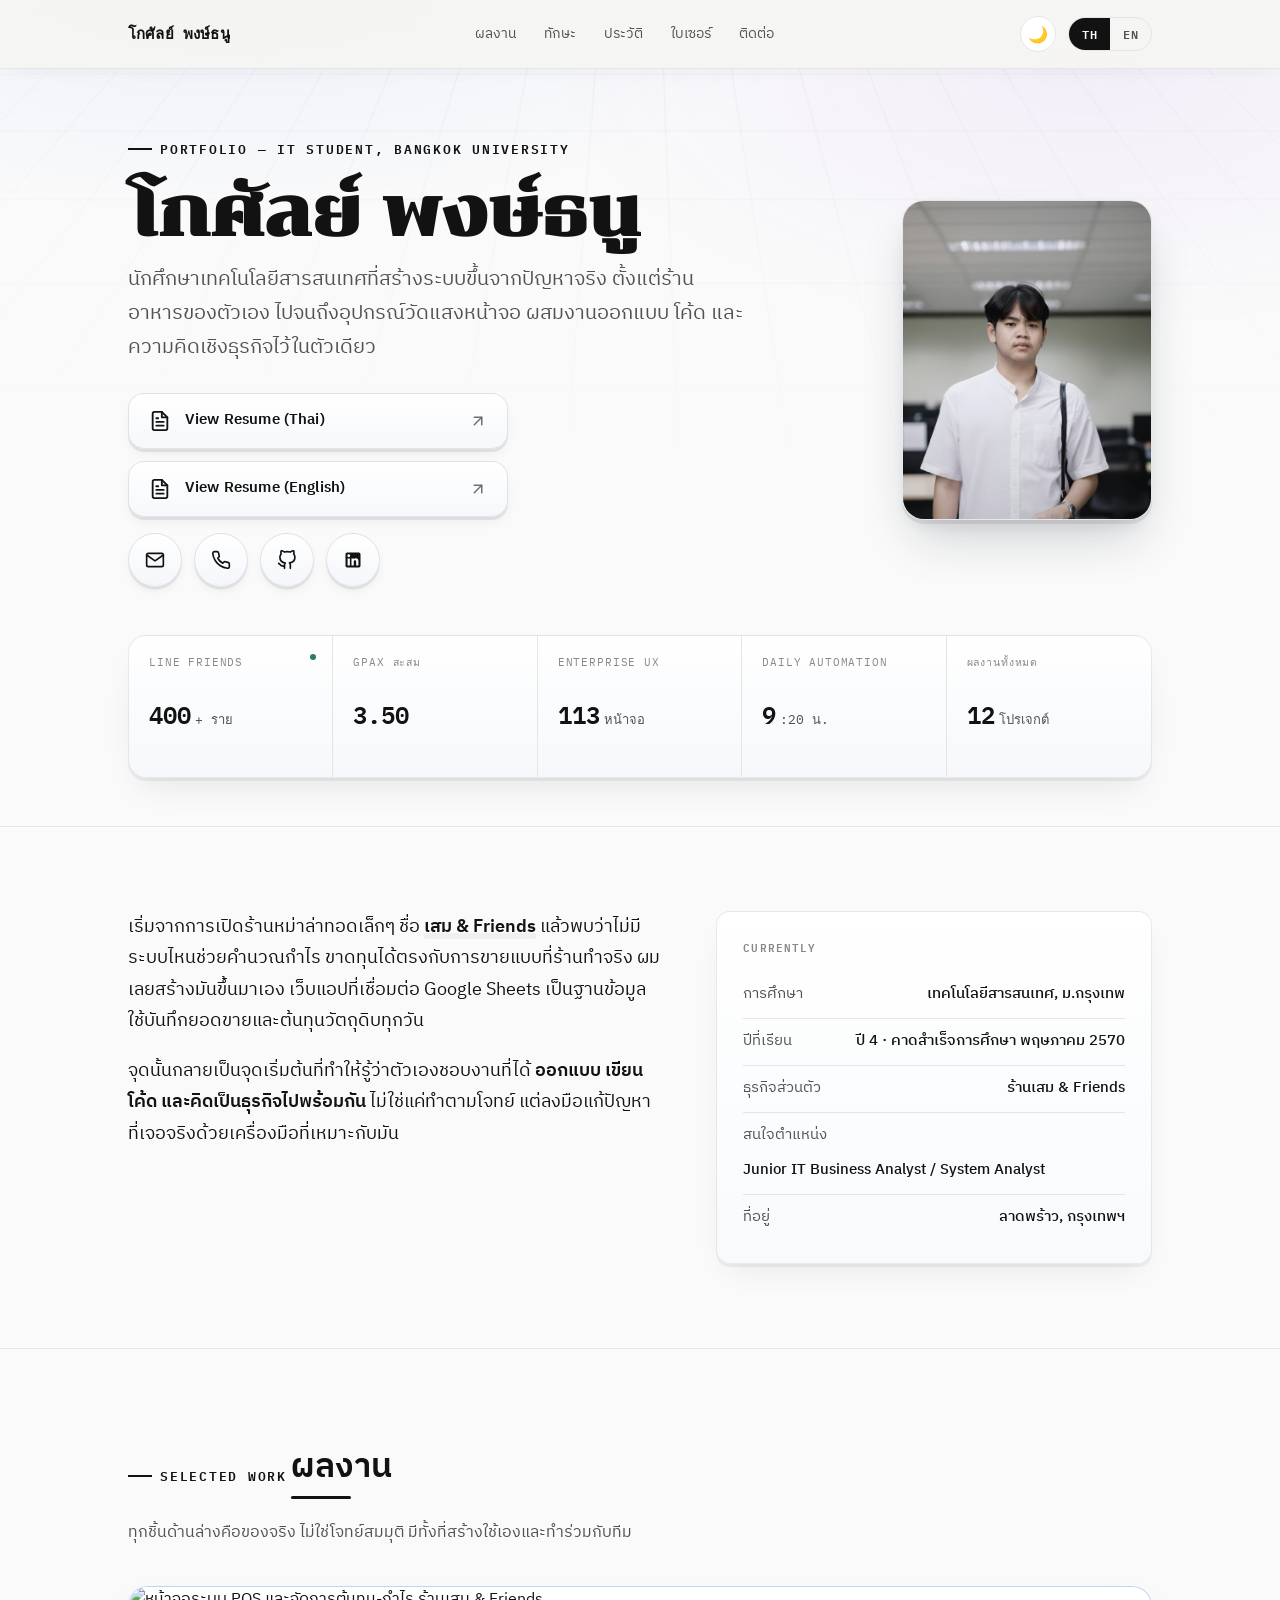
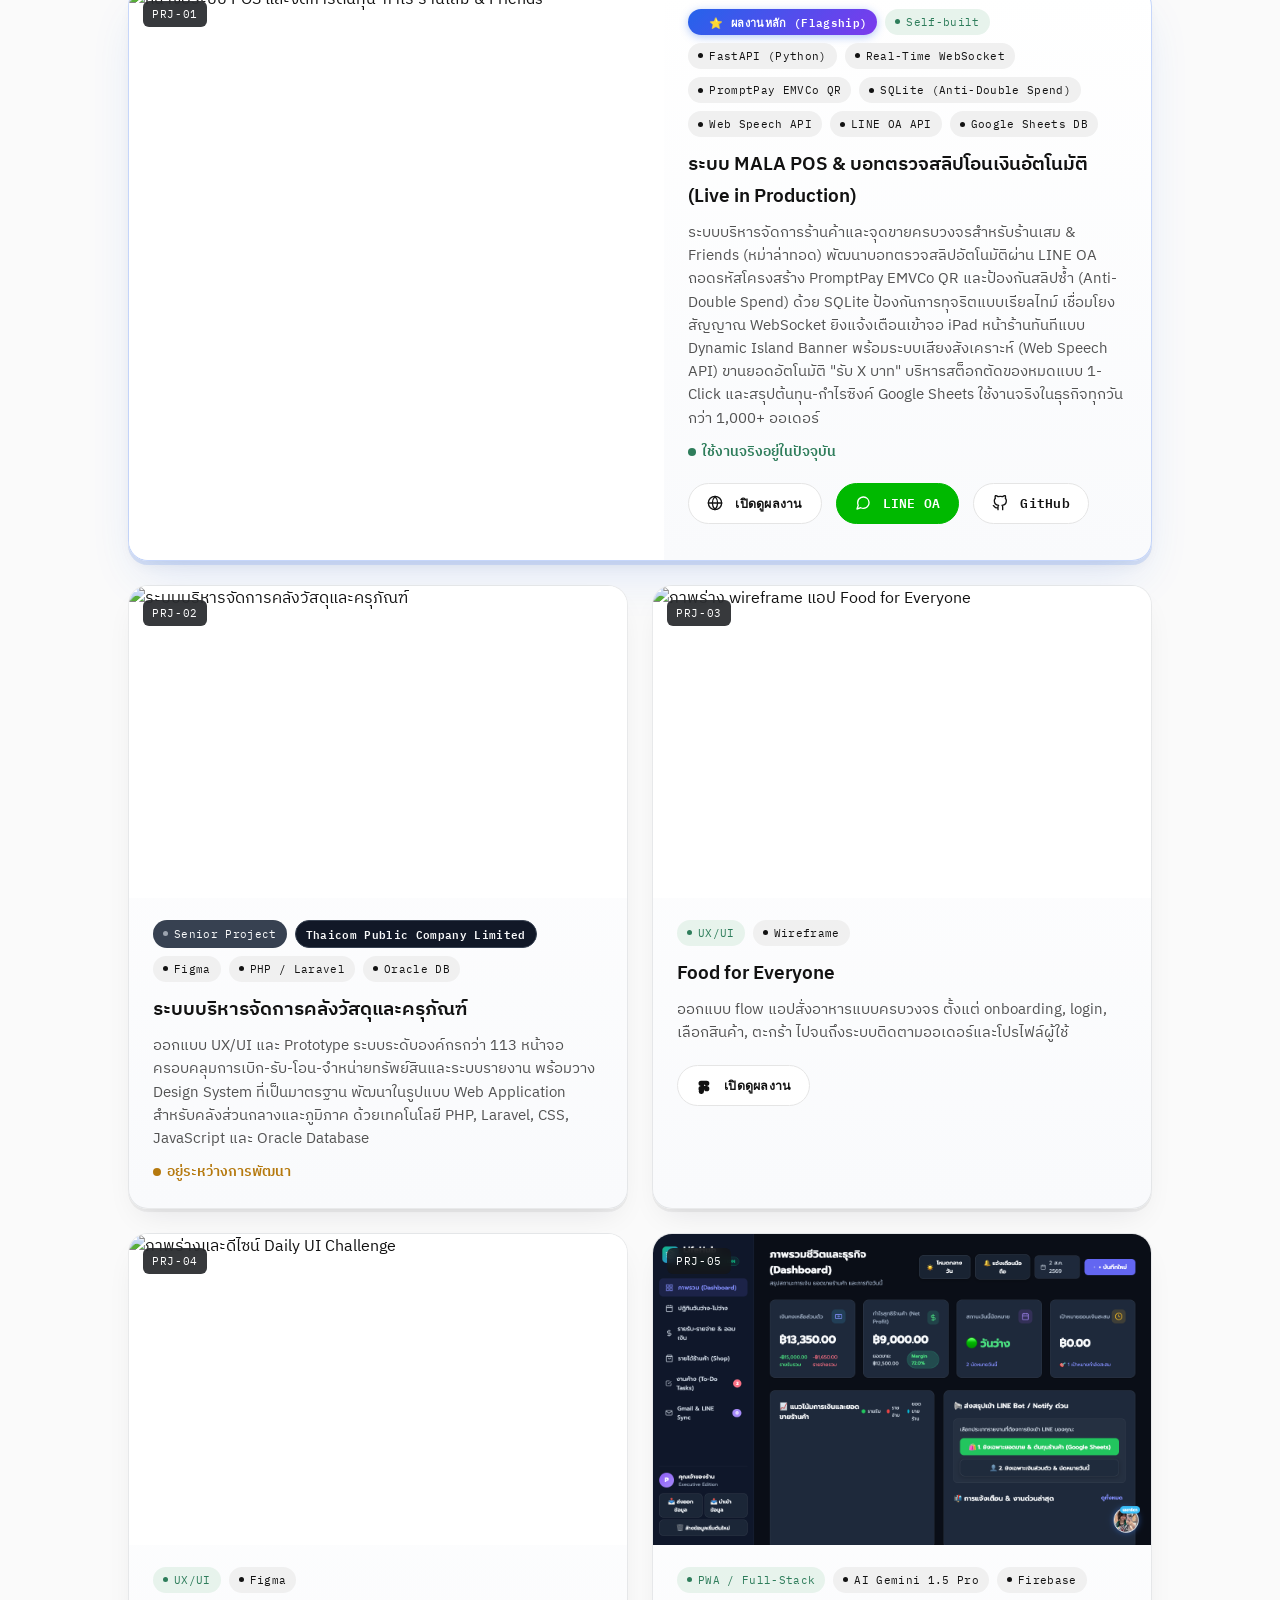
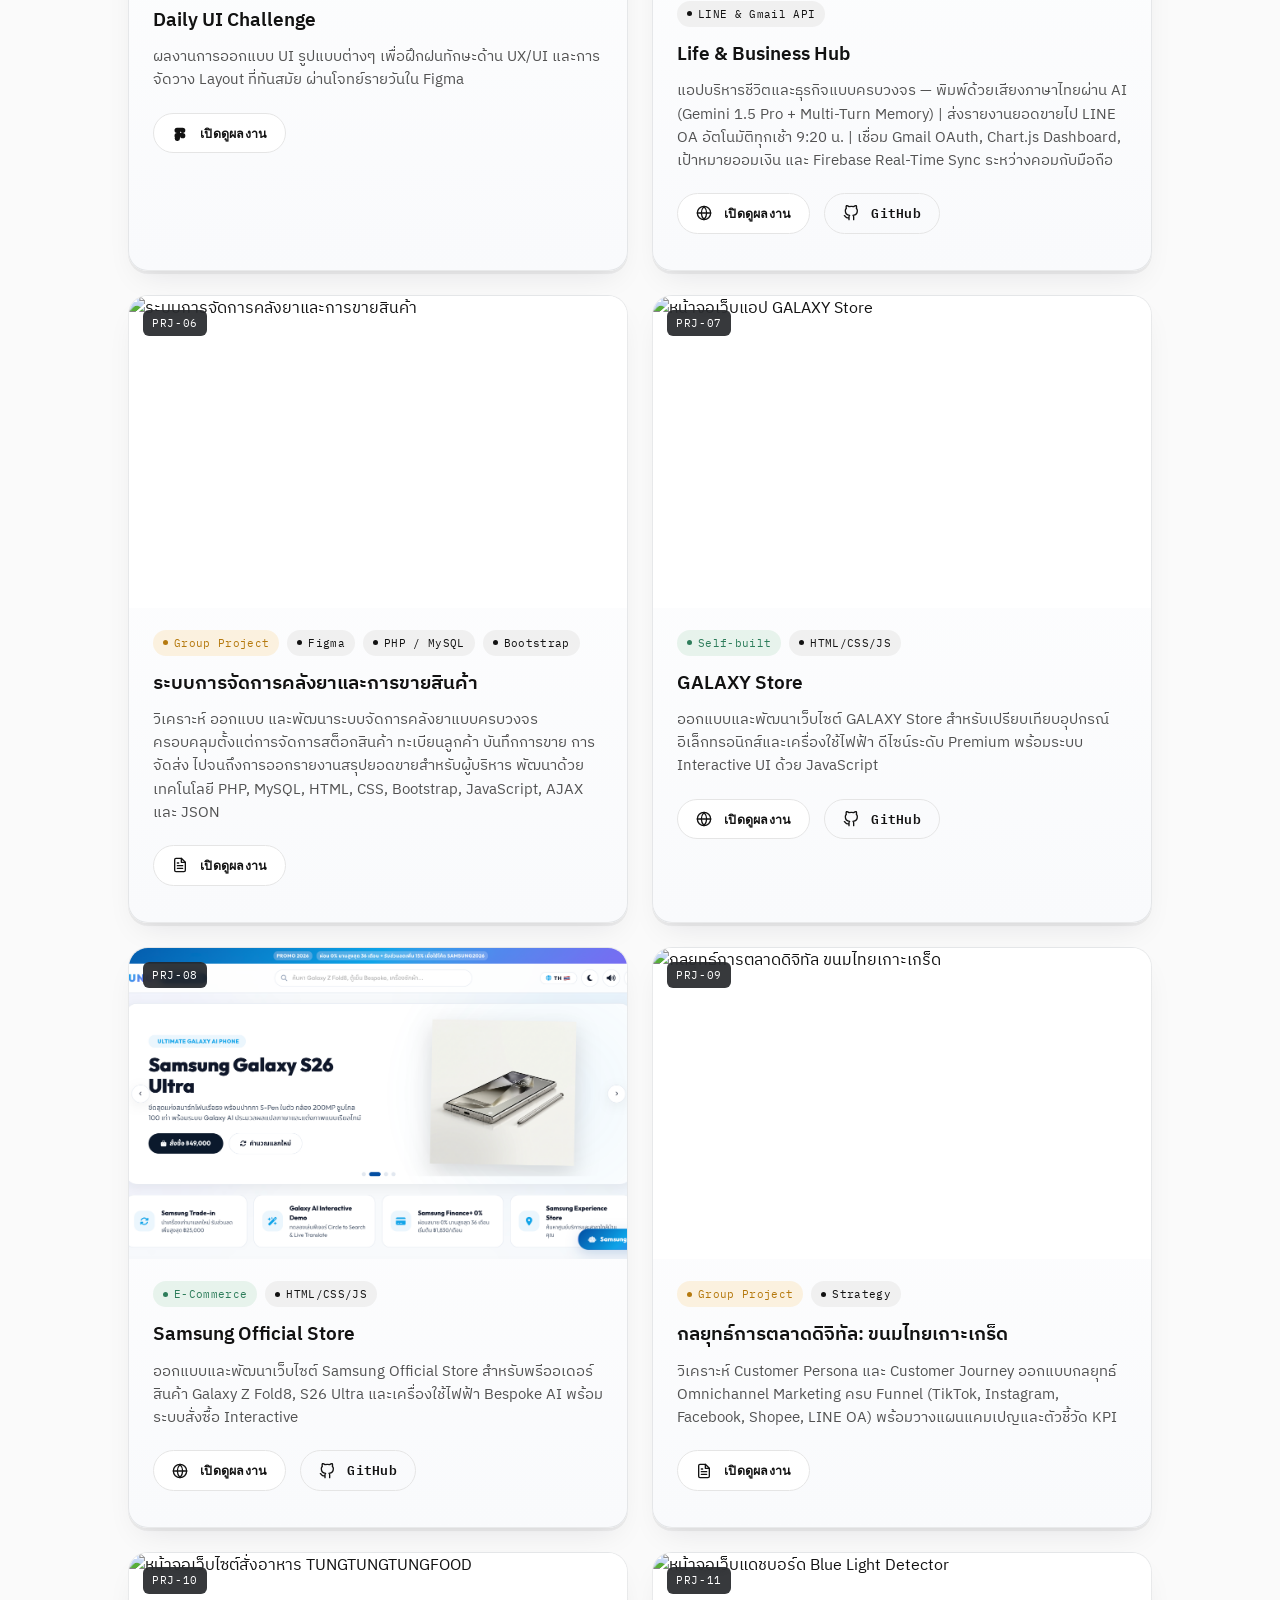
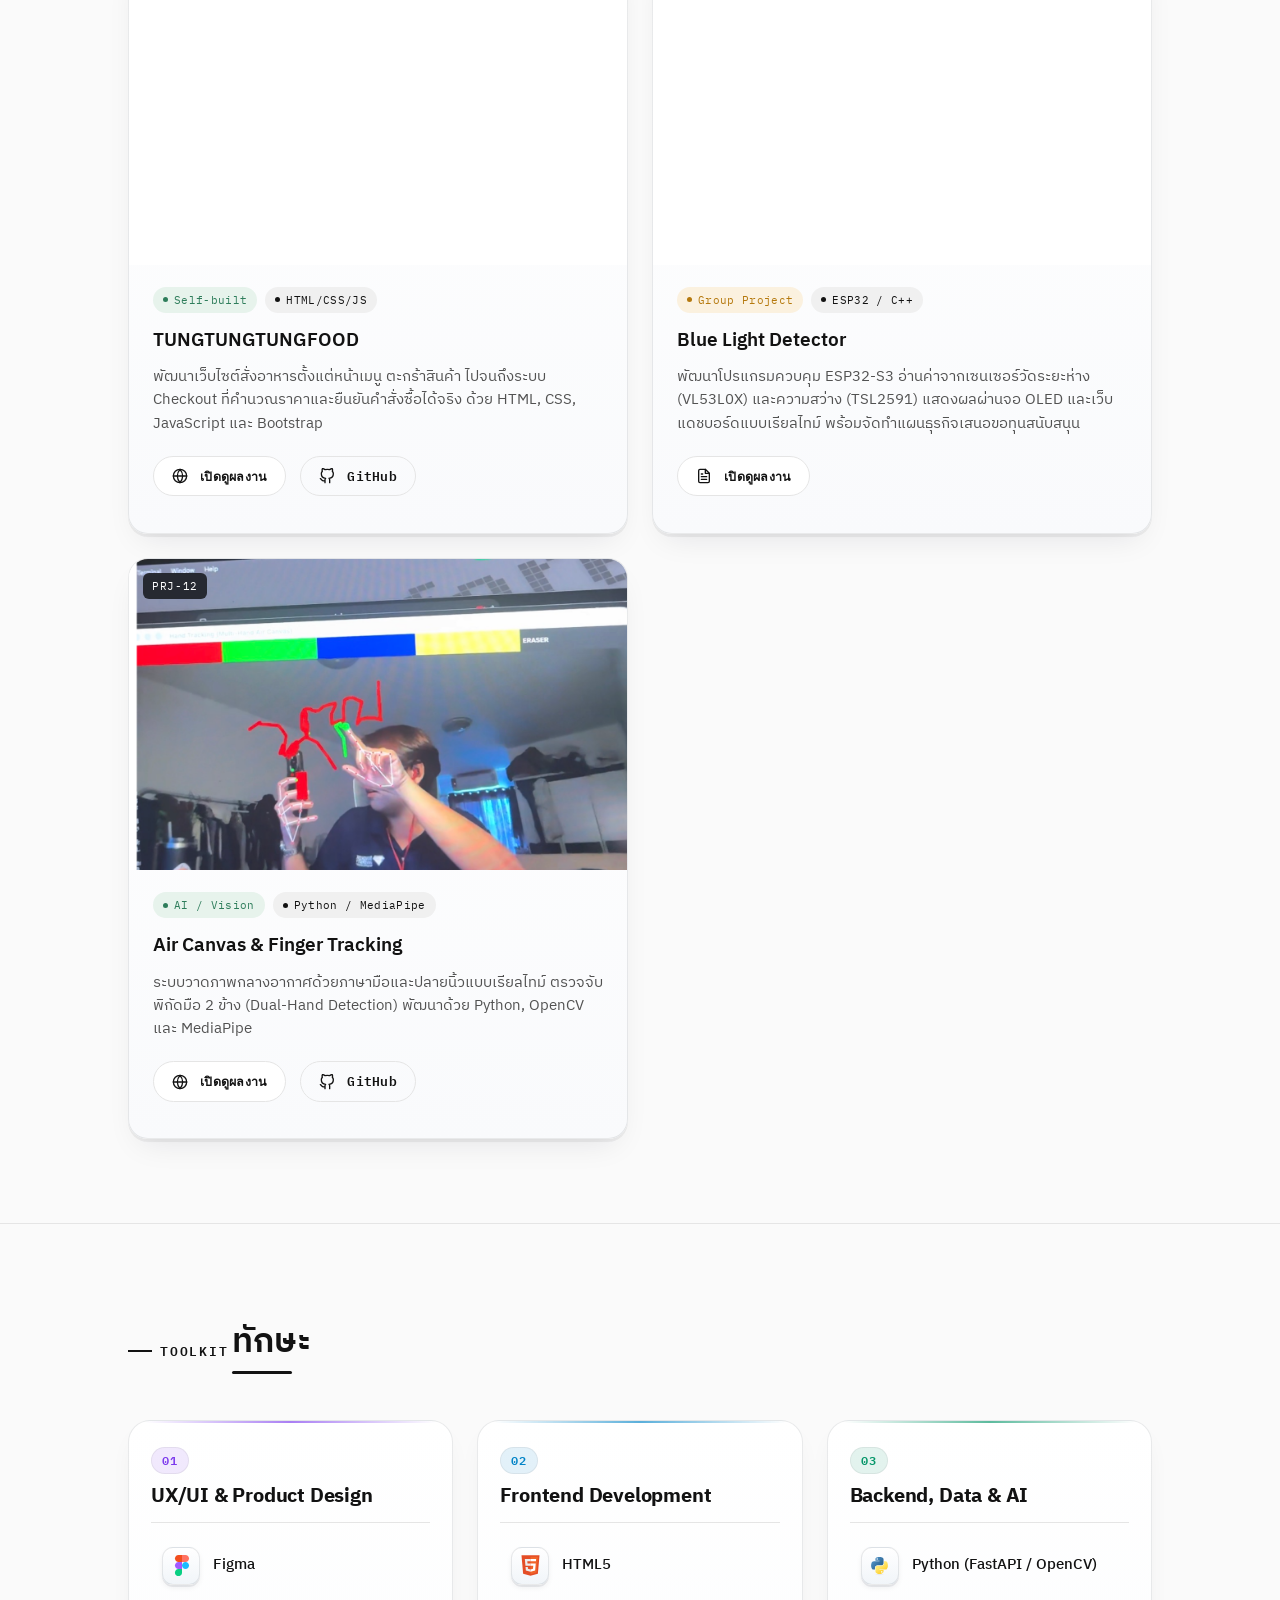
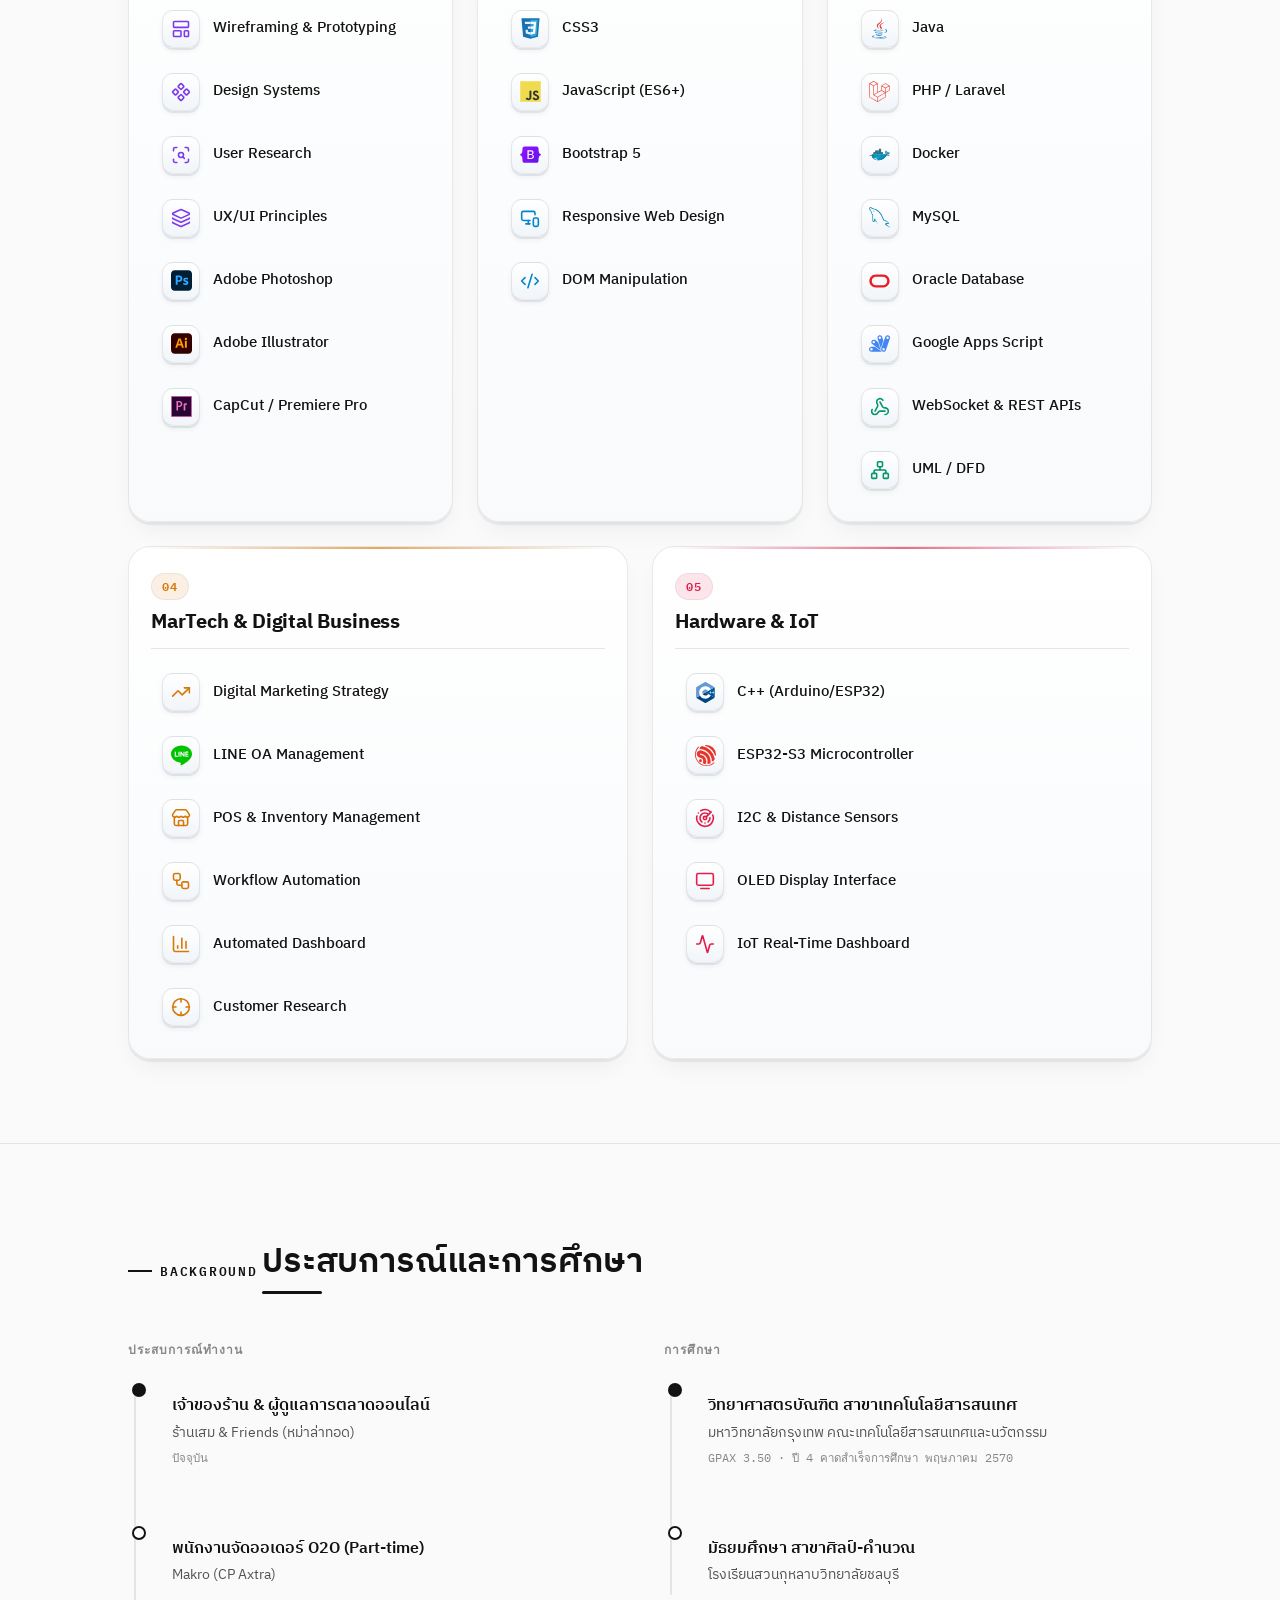
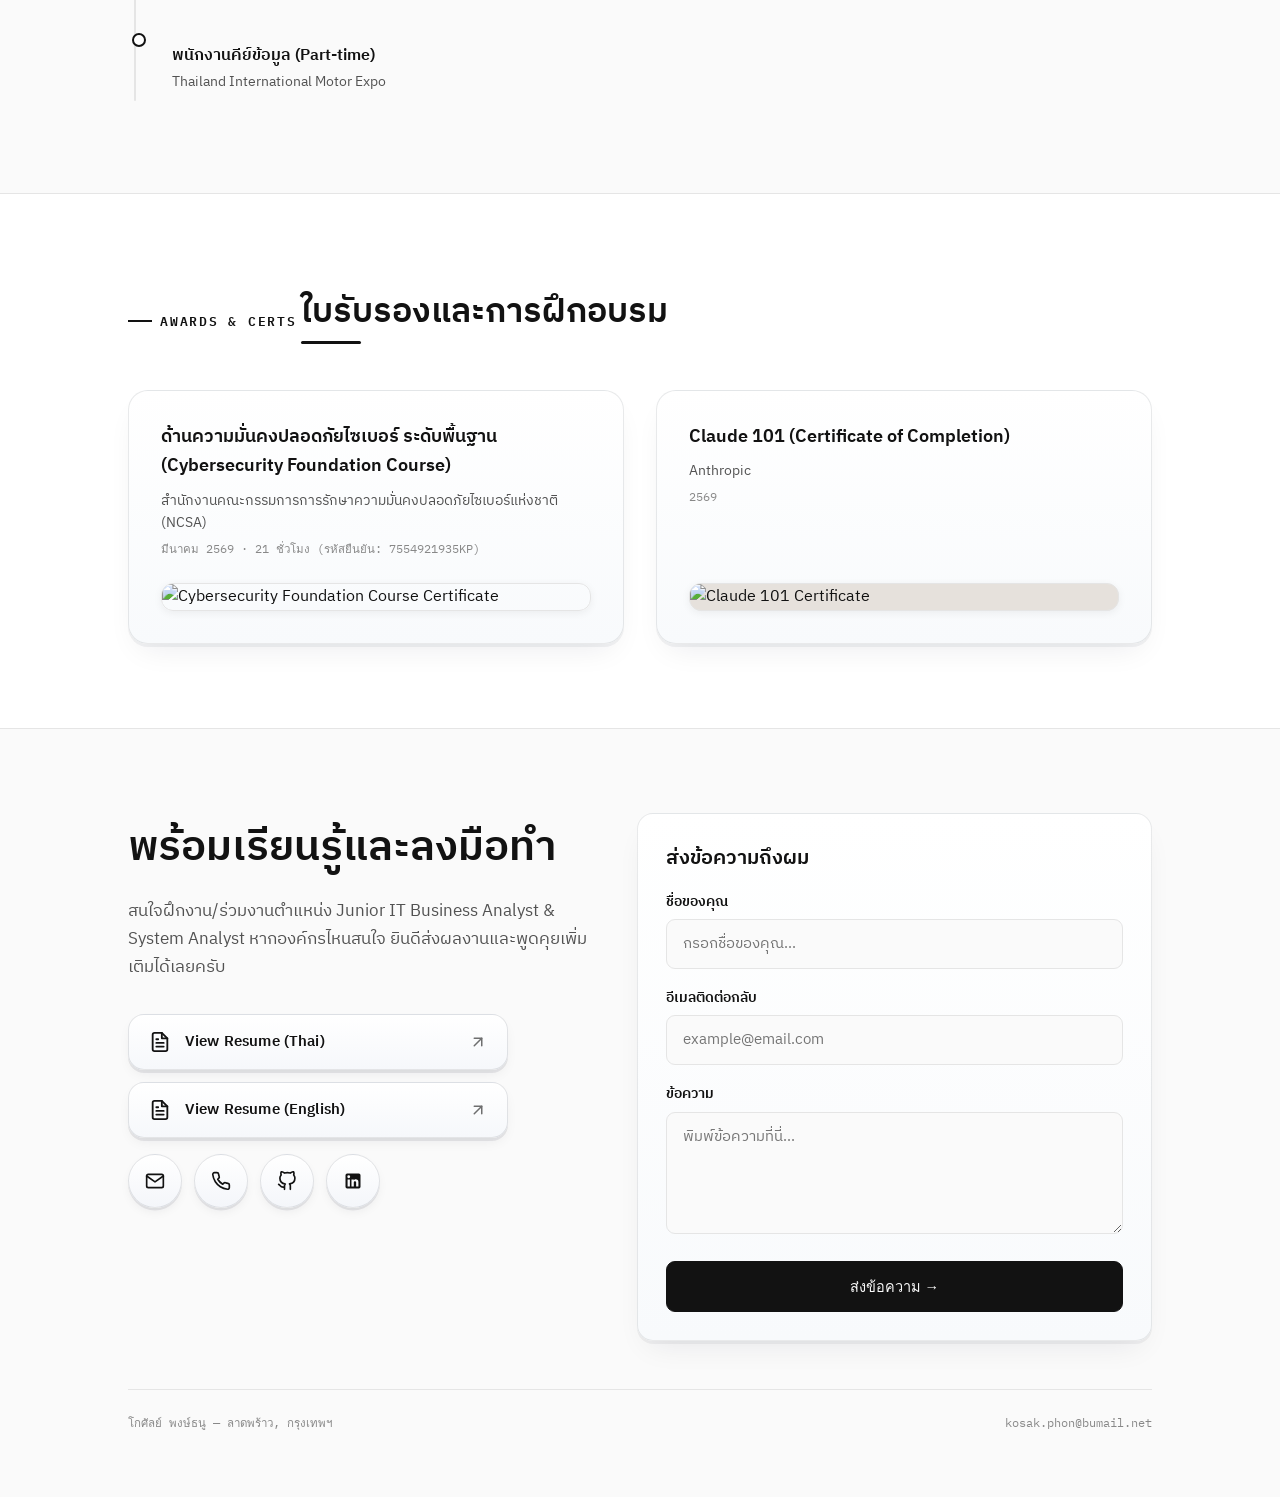
==== commit f9f453ea: "feat(ui): replace AI skill icons with authentic logos and add zero-lag 3D spatial depth" ====
--- a/index.html
+++ b/index.html
@@ -92,8 +92,8 @@
     .display { font-family: 'Chonburi', serif; }
 
 
-    /* Scroll Progress */
-    .scroll-progress { position: fixed; top: 0; left: 0; height: 3px; background: var(--ink); z-index: 10001; transition: width 0.1s linear; border-radius: 0 2px 2px 0; }
+    /* Scroll Progress (GPU-Composited Zero Reflow) */
+    .scroll-progress { position: fixed; top: 0; left: 0; width: 100%; height: 3px; background: linear-gradient(90deg, #2563EB, #7C3AED, #06B6D4); z-index: 10001; transform-origin: left center; transform: scaleX(0); will-change: transform; pointer-events: none; }
 
     /* Nav */
     .nav { position: sticky; top: 0; z-index: 50; background: rgba(245, 245, 242, 0.88); backdrop-filter: blur(12px); -webkit-backdrop-filter: blur(12px); border-bottom: 1px solid var(--line); transition: background-color var(--transition-base), border-color var(--transition-base); }
@@ -235,7 +235,7 @@
     .skill-bar-fill { height: 100%; background: var(--signal); border-radius: 3px; width: 0; transition: width 1.2s cubic-bezier(0.4, 0, 0.2, 1); }
 
     
-    /* Modern Tech Skills Grid matching Reference - 5 Groups Complete */
+    /* Modern 3D Spatial Tech Skills Grid - 5 Groups Complete (Zero-Lag GPU Depth) */
     .skills-cards-container {
       display: flex;
       flex-direction: column;
@@ -244,73 +244,120 @@
     .skills-cards-row-top {
       display: grid;
       grid-template-columns: repeat(3, 1fr);
-      gap: 22px;
+      gap: 24px;
     }
     .skills-cards-row-bottom {
       display: grid;
       grid-template-columns: repeat(2, 1fr);
-      gap: 22px;
+      gap: 24px;
     }
     .skill-card {
-      background: var(--surface);
-      border: 1px solid var(--line);
-      border-radius: 20px;
+      --card-accent: #2563eb;
+      --card-accent-soft: rgba(37, 99, 235, 0.10);
+      background: linear-gradient(180deg, #FFFFFF 0%, #F8FAFC 100%);
+      border: 1px solid rgba(15, 23, 42, 0.09);
+      border-radius: 22px;
       padding: 26px 22px 24px;
-      transition: all var(--transition-base);
+      transition: transform 0.28s cubic-bezier(0.22, 1, 0.36, 1), box-shadow 0.28s cubic-bezier(0.22, 1, 0.36, 1), border-color 0.25s ease;
       display: flex;
       flex-direction: column;
       position: relative;
       overflow: hidden;
-    }
+      box-shadow:
+        0 1px 0 rgba(255, 255, 255, 0.95) inset,
+        0 12px 28px -10px rgba(15, 23, 42, 0.08),
+        0 4px 10px -4px rgba(15, 23, 42, 0.04),
+        0 3px 0 rgba(15, 23, 42, 0.05);
+      backface-visibility: hidden;
+    }
+    .skill-card[data-cat="01"] { --card-accent: #7c3aed; --card-accent-soft: rgba(124, 58, 237, 0.11); }
+    .skill-card[data-cat="02"] { --card-accent: #0284c7; --card-accent-soft: rgba(2, 132, 199, 0.11); }
+    .skill-card[data-cat="03"] { --card-accent: #059669; --card-accent-soft: rgba(5, 150, 105, 0.11); }
+    .skill-card[data-cat="04"] { --card-accent: #d97706; --card-accent-soft: rgba(217, 119, 6, 0.11); }
+    .skill-card[data-cat="05"] { --card-accent: #e11d48; --card-accent-soft: rgba(225, 29, 72, 0.11); }
+
     .skill-card::before {
       content: "";
       position: absolute;
       top: 0;
-      left: 0;
-      right: 0;
-      height: 2px;
-      background: linear-gradient(90deg, transparent, #38bdf8, transparent);
+      left: 16px;
+      right: 16px;
+      height: 2.5px;
+      border-radius: 0 0 4px 4px;
+      background: linear-gradient(90deg, transparent, var(--card-accent), transparent);
+      opacity: 0.65;
+      transition: opacity 0.25s ease;
+      pointer-events: none;
+    }
+    .skill-card::after {
+      content: "";
+      position: absolute;
+      inset: 0;
+      background: radial-gradient(420px circle at var(--mx, 50%) var(--my, 0%), var(--card-accent-soft), transparent 65%);
       opacity: 0;
-      transition: opacity var(--transition-base);
+      transition: opacity 0.3s ease;
+      pointer-events: none;
+      z-index: 0;
     }
     .skill-card:hover {
-      transform: translateY(-5px);
-      box-shadow: var(--shadow-lg);
-      border-color: rgba(56, 189, 248, 0.4);
-    }
-    .skill-card:hover::before {
+      border-color: rgba(37, 99, 235, 0.28);
+      box-shadow:
+        0 1px 0 rgba(255, 255, 255, 1) inset,
+        0 24px 48px -12px rgba(15, 23, 42, 0.14),
+        0 8px 18px -6px rgba(15, 23, 42, 0.07),
+        0 4px 0 rgba(15, 23, 42, 0.06);
+    }
+    .skill-card:hover::before,
+    .skill-card:hover::after {
       opacity: 1;
     }
     [data-theme="dark"] .skill-card {
-      background: linear-gradient(180deg, rgba(19, 24, 38, 0.75) 0%, rgba(12, 16, 26, 0.85) 100%);
-      border-color: rgba(255, 255, 255, 0.08);
-      box-shadow: 0 10px 30px -10px rgba(0, 0, 0, 0.5), inset 0 1px 0 rgba(255, 255, 255, 0.05);
-      backdrop-filter: blur(12px);
-      -webkit-backdrop-filter: blur(12px);
-    }
+      background: linear-gradient(180deg, #171A24 0%, #10121A 100%);
+      border-color: rgba(255, 255, 255, 0.09);
+      box-shadow:
+        0 1px 0 rgba(255, 255, 255, 0.10) inset,
+        0 16px 36px -10px rgba(0, 0, 0, 0.65),
+        0 4px 0 rgba(0, 0, 0, 0.5);
+    }
+    [data-theme="dark"] .skill-card[data-cat="01"] { --card-accent: #a78bfa; --card-accent-soft: rgba(167, 139, 250, 0.13); }
+    [data-theme="dark"] .skill-card[data-cat="02"] { --card-accent: #38bdf8; --card-accent-soft: rgba(56, 189, 248, 0.13); }
+    [data-theme="dark"] .skill-card[data-cat="03"] { --card-accent: #34d399; --card-accent-soft: rgba(52, 211, 153, 0.13); }
+    [data-theme="dark"] .skill-card[data-cat="04"] { --card-accent: #fbbf24; --card-accent-soft: rgba(251, 191, 36, 0.13); }
+    [data-theme="dark"] .skill-card[data-cat="05"] { --card-accent: #fb7185; --card-accent-soft: rgba(251, 113, 133, 0.13); }
+
     [data-theme="dark"] .skill-card:hover {
-      border-color: rgba(56, 189, 248, 0.45);
-      box-shadow: 0 20px 40px -12px rgba(0, 0, 0, 0.7), 0 0 24px rgba(56, 189, 248, 0.12);
+      border-color: rgba(255, 255, 255, 0.2);
+      box-shadow:
+        0 1px 0 rgba(255, 255, 255, 0.16) inset,
+        0 26px 52px -12px rgba(0, 0, 0, 0.8),
+        0 4px 0 rgba(0, 0, 0, 0.65);
     }
     .skill-card-head {
-      margin-bottom: 18px;
+      margin-bottom: 16px;
       padding-bottom: 14px;
       border-bottom: 1px solid var(--line);
+      position: relative;
+      z-index: 1;
     }
     [data-theme="dark"] .skill-card-head {
-      border-bottom-color: rgba(255, 255, 255, 0.07);
+      border-bottom-color: rgba(255, 255, 255, 0.08);
     }
     .skill-card-num {
       font-family: "IBM Plex Mono", monospace;
-      font-size: 13px;
+      font-size: 11.5px;
       font-weight: 600;
-      color: #38bdf8;
+      color: var(--card-accent);
+      background: var(--card-accent-soft);
       letter-spacing: 0.08em;
-      margin-bottom: 6px;
-      display: block;
+      margin-bottom: 10px;
+      display: inline-flex;
+      align-items: center;
+      padding: 3px 10px;
+      border-radius: 999px;
+      border: 1px solid rgba(128, 128, 128, 0.12);
     }
     .skill-card-title {
-      font-size: 20px;
+      font-size: 19.5px;
       font-weight: 700;
       color: var(--ink);
       margin: 0;
@@ -320,47 +367,90 @@
     .skill-items-list {
       display: flex;
       flex-direction: column;
-      gap: 10px;
+      gap: 9px;
       flex: 1;
+      position: relative;
+      z-index: 1;
     }
     .skill-item {
       display: flex;
       align-items: center;
-      gap: 14px;
-      padding: 8px 12px;
-      border-radius: 10px;
-      transition: all var(--transition-fast);
+      gap: 13px;
+      padding: 7px 10px;
+      border-radius: 13px;
+      transition: transform 0.2s cubic-bezier(0.22, 1, 0.36, 1), background-color 0.2s ease, border-color 0.2s ease;
       background: transparent;
       border: 1px solid transparent;
     }
     .skill-item:hover {
-      background: var(--signal-soft);
-      border-color: var(--line);
-      transform: translateX(4px);
+      background: rgba(15, 23, 42, 0.035);
+      border-color: rgba(15, 23, 42, 0.07);
+      transform: translate3d(4px, 0, 0);
     }
     [data-theme="dark"] .skill-item:hover {
-      background: rgba(56, 189, 248, 0.08);
-      border-color: rgba(56, 189, 248, 0.2);
-    }
+      background: rgba(255, 255, 255, 0.05);
+      border-color: rgba(255, 255, 255, 0.1);
+    }
+    /* 3D Sculpted Keycap Icon Tile */
     .skill-icon-box {
-      width: 30px;
-      height: 30px;
+      width: 38px;
+      height: 38px;
+      border-radius: 11px;
       display: flex;
       align-items: center;
       justify-content: center;
       flex-shrink: 0;
+      background: linear-gradient(180deg, #FFFFFF 0%, #F1F5F9 100%);
+      border: 1px solid rgba(15, 23, 42, 0.09);
+      box-shadow:
+        0 1px 0 #FFFFFF inset,
+        0 3px 6px -1px rgba(15, 23, 42, 0.08),
+        0 2px 0 rgba(15, 23, 42, 0.07);
+      color: var(--card-accent);
+      transition: transform 0.22s cubic-bezier(0.34, 1.56, 0.64, 1), box-shadow 0.22s ease, border-color 0.22s ease;
+    }
+    [data-theme="dark"] .skill-icon-box {
+      background: linear-gradient(180deg, #242938 0%, #171A24 100%);
+      border-color: rgba(255, 255, 255, 0.11);
+      box-shadow:
+        0 1px 0 rgba(255, 255, 255, 0.14) inset,
+        0 4px 8px rgba(0, 0, 0, 0.45),
+        0 2px 0 rgba(0, 0, 0, 0.65);
+    }
+    .skill-item:hover .skill-icon-box {
+      transform: translate3d(0, -2px, 0) scale(1.07);
+      border-color: var(--card-accent);
+      box-shadow:
+        0 1px 0 #FFFFFF inset,
+        0 7px 14px -3px rgba(15, 23, 42, 0.14),
+        0 3px 0 rgba(15, 23, 42, 0.09);
+    }
+    [data-theme="dark"] .skill-item:hover .skill-icon-box {
+      box-shadow:
+        0 1px 0 rgba(255, 255, 255, 0.22) inset,
+        0 8px 16px -2px rgba(0, 0, 0, 0.65),
+        0 3px 0 rgba(0, 0, 0, 0.75);
+    }
+    .skill-icon-box img {
+      width: 21px;
+      height: 21px;
+      object-fit: contain;
+      display: block;
+      pointer-events: none;
+      user-select: none;
     }
     .skill-icon-box svg {
-      width: 22px;
-      height: 22px;
+      width: 20px;
+      height: 20px;
       display: block;
-      filter: drop-shadow(0 2px 4px rgba(0,0,0,0.15));
+      stroke: currentColor;
+      pointer-events: none;
     }
     .skill-name-text {
       font-size: 14.5px;
       font-weight: 500;
       color: var(--ink);
-      line-height: 1.3;
+      line-height: 1.35;
     }
     @media (max-width: 960px) {
       .skills-cards-row-top {
@@ -455,8 +545,8 @@
       .contact-grid { grid-template-columns: 1fr; gap: 28px; }
     }
 
-    /* Guaranteed 100% Visible Content */
-    .fade-up, .fade-left, .fade-right, .scale-in { opacity: 1 !important; transform: none !important; }
+    /* Guaranteed 100% Visible Content (without locking 3D transforms) */
+    .fade-up, .fade-left, .fade-right, .scale-in { opacity: 1 !important; }
     .stagger-1 { transition-delay: 0s; }
     .stagger-2 { transition-delay: 0s; }
     .stagger-3 { transition-delay: 0s; }
@@ -649,9 +739,270 @@
     .circle-icon-btn:hover svg {
       transform: scale(1.1);
     }
+
+    /* ==========================================================================
+       SPATIAL 3D DEPTH & TACTILE ARCHITECTURE (60/120FPS GPU-COMPOSITED, ZERO LAG)
+       ========================================================================== */
+    .spatial-backdrop {
+      position: fixed;
+      inset: 0;
+      pointer-events: none;
+      z-index: 0;
+      overflow: hidden;
+      background:
+        radial-gradient(ellipse 75% 45% at 18% -5%, rgba(37, 99, 235, 0.075), transparent 65%),
+        radial-gradient(ellipse 65% 45% at 85% 8%, rgba(124, 58, 237, 0.06), transparent 65%);
+    }
+    [data-theme="dark"] .spatial-backdrop {
+      background:
+        radial-gradient(ellipse 80% 50% at 18% -8%, rgba(37, 99, 235, 0.16), transparent 65%),
+        radial-gradient(ellipse 70% 45% at 85% 5%, rgba(124, 58, 237, 0.13), transparent 65%);
+    }
+    .spatial-grid-plane {
+      position: absolute;
+      top: -12%;
+      left: -20%;
+      right: -20%;
+      height: 76vh;
+      background-image:
+        linear-gradient(to right, rgba(15, 23, 42, 0.045) 1px, transparent 1px),
+        linear-gradient(to bottom, rgba(15, 23, 42, 0.045) 1px, transparent 1px);
+      background-size: 48px 48px;
+      transform: perspective(680px) rotateX(58deg);
+      transform-origin: center top;
+      -webkit-mask-image: radial-gradient(ellipse 68% 65% at 50% 18%, #000 10%, transparent 78%);
+      mask-image: radial-gradient(ellipse 68% 65% at 50% 18%, #000 10%, transparent 78%);
+    }
+    [data-theme="dark"] .spatial-grid-plane {
+      background-image:
+        linear-gradient(to right, rgba(255, 255, 255, 0.055) 1px, transparent 1px),
+        linear-gradient(to bottom, rgba(255, 255, 255, 0.055) 1px, transparent 1px);
+    }
+
+    header.hero, section.section, footer.contact {
+      position: relative;
+      z-index: 1;
+    }
+
+    /* 3D Sculpted Nav Pill */
+    .nav {
+      box-shadow: 0 4px 20px -6px rgba(15, 23, 42, 0.06);
+    }
+    [data-theme="dark"] .nav {
+      box-shadow: 0 6px 24px -6px rgba(0, 0, 0, 0.5);
+    }
+
+    /* 3D Hero Portrait Frame */
+    .hero-photo {
+      border-radius: 22px;
+      border: 1px solid rgba(15, 23, 42, 0.10);
+      box-shadow:
+        0 1px 0 rgba(255, 255, 255, 0.9) inset,
+        0 26px 52px -12px rgba(15, 23, 42, 0.20),
+        0 10px 22px -8px rgba(15, 23, 42, 0.10),
+        0 4px 0 rgba(15, 23, 42, 0.08);
+      transform-style: preserve-3d;
+    }
+    [data-theme="dark"] .hero-photo {
+      border-color: rgba(255, 255, 255, 0.14);
+      box-shadow:
+        0 1px 0 rgba(255, 255, 255, 0.22) inset,
+        0 28px 58px -12px rgba(0, 0, 0, 0.78),
+        0 0 36px rgba(56, 189, 248, 0.10),
+        0 4px 0 rgba(0, 0, 0, 0.65);
+    }
+    .hero-photo::after {
+      content: "";
+      position: absolute;
+      inset: 0;
+      background: radial-gradient(320px circle at var(--mx, 50%) var(--my, 25%), rgba(255, 255, 255, 0.28), transparent 60%);
+      opacity: 0;
+      transition: opacity 0.25s ease;
+      pointer-events: none;
+      z-index: 2;
+    }
+    .hero-photo:hover::after { opacity: 1; }
+
+    /* 3D Machined Readout Instrument Cluster */
+    .readout {
+      border-radius: 18px;
+      background: linear-gradient(180deg, #FFFFFF 0%, #F6F8FB 100%);
+      border: 1px solid rgba(15, 23, 42, 0.09);
+      box-shadow:
+        0 1px 0 #FFFFFF inset,
+        0 16px 34px -12px rgba(15, 23, 42, 0.10),
+        0 3px 0 rgba(15, 23, 42, 0.06);
+    }
+    [data-theme="dark"] .readout {
+      background: linear-gradient(180deg, #181B25 0%, #11131B 100%);
+      border-color: rgba(255, 255, 255, 0.09);
+      box-shadow:
+        0 1px 0 rgba(255, 255, 255, 0.11) inset,
+        0 20px 44px -12px rgba(0, 0, 0, 0.7),
+        0 3px 0 rgba(0, 0, 0, 0.55);
+    }
+    .readout-cell {
+      transition: transform 0.2s ease, background-color 0.2s ease;
+    }
+    .readout-cell:hover {
+      transform: translate3d(0, -2px, 0);
+    }
+
+    /* 3D Tactile Resume & Social Keycaps */
+    .resume-card-btn {
+      background: linear-gradient(180deg, #FFFFFF 0%, #F6F8FB 100%);
+      border: 1px solid rgba(15, 23, 42, 0.11);
+      box-shadow:
+        0 1px 0 #FFFFFF inset,
+        0 6px 14px -4px rgba(15, 23, 42, 0.08),
+        0 3px 0 rgba(15, 23, 42, 0.08);
+    }
+    .resume-card-btn:hover {
+      transform: translate3d(0, -3px, 0);
+      border-color: rgba(37, 99, 235, 0.45);
+      box-shadow:
+        0 1px 0 #FFFFFF inset,
+        0 14px 26px -6px rgba(37, 99, 235, 0.14),
+        0 4px 0 rgba(37, 99, 235, 0.18);
+    }
+    .resume-card-btn:active {
+      transform: translate3d(0, 1px, 0);
+      box-shadow: 0 2px 4px rgba(15, 23, 42, 0.06);
+    }
+    [data-theme="dark"] .resume-card-btn {
+      background: linear-gradient(180deg, #1D2130 0%, #141722 100%);
+      border-color: rgba(255, 255, 255, 0.12);
+      box-shadow:
+        0 1px 0 rgba(255, 255, 255, 0.12) inset,
+        0 8px 18px rgba(0, 0, 0, 0.4),
+        0 3px 0 rgba(0, 0, 0, 0.65);
+    }
+    [data-theme="dark"] .resume-card-btn:hover {
+      background: linear-gradient(180deg, #24293B 0%, #181C29 100%);
+      border-color: rgba(96, 165, 250, 0.5);
+      box-shadow:
+        0 1px 0 rgba(255, 255, 255, 0.2) inset,
+        0 14px 28px rgba(0, 0, 0, 0.55),
+        0 4px 0 rgba(0, 0, 0, 0.75);
+    }
+    .circle-icon-btn {
+      background: linear-gradient(180deg, #FFFFFF 0%, #F4F6FA 100%);
+      border: 1px solid rgba(15, 23, 42, 0.11);
+      box-shadow:
+        0 1px 0 #FFFFFF inset,
+        0 5px 12px -3px rgba(15, 23, 42, 0.08),
+        0 2.5px 0 rgba(15, 23, 42, 0.08);
+    }
+    [data-theme="dark"] .circle-icon-btn {
+      background: linear-gradient(180deg, #1E2231 0%, #141722 100%);
+      border-color: rgba(255, 255, 255, 0.12);
+      box-shadow:
+        0 1px 0 rgba(255, 255, 255, 0.12) inset,
+        0 6px 14px rgba(0, 0, 0, 0.4),
+        0 2.5px 0 rgba(0, 0, 0, 0.65);
+    }
+
+    /* 3D Spatial Project Showcase Cards & Flagship Spotlight */
+    .work-card {
+      border-radius: 20px;
+      background: linear-gradient(180deg, #FFFFFF 0%, #F9FAFC 100%);
+      border: 1px solid rgba(15, 23, 42, 0.09);
+      box-shadow:
+        0 1px 0 #FFFFFF inset,
+        0 14px 32px -12px rgba(15, 23, 42, 0.10),
+        0 4px 10px -4px rgba(15, 23, 42, 0.04),
+        0 3px 0 rgba(15, 23, 42, 0.05);
+      backface-visibility: hidden;
+    }
+    [data-theme="dark"] .work-card {
+      background: linear-gradient(180deg, #171A24 0%, #11131B 100%);
+      border-color: rgba(255, 255, 255, 0.09);
+      box-shadow:
+        0 1px 0 rgba(255, 255, 255, 0.10) inset,
+        0 18px 38px -12px rgba(0, 0, 0, 0.65),
+        0 4px 0 rgba(0, 0, 0, 0.55);
+    }
+    .work-card::after {
+      content: "";
+      position: absolute;
+      inset: 0;
+      background: radial-gradient(500px circle at var(--mx, 50%) var(--my, 30%), rgba(37, 99, 235, 0.075), transparent 65%);
+      opacity: 0;
+      transition: opacity 0.3s ease;
+      pointer-events: none;
+      z-index: 1;
+    }
+    [data-theme="dark"] .work-card::after {
+      background: radial-gradient(500px circle at var(--mx, 50%) var(--my, 30%), rgba(56, 189, 248, 0.11), transparent 65%);
+    }
+    .work-card:hover::after {
+      opacity: 1;
+    }
+    .work-card:hover {
+      border-color: rgba(37, 99, 235, 0.32);
+      box-shadow:
+        0 1px 0 #FFFFFF inset,
+        0 26px 54px -14px rgba(15, 23, 42, 0.16),
+        0 10px 20px -6px rgba(15, 23, 42, 0.07),
+        0 4px 0 rgba(37, 99, 235, 0.12);
+    }
+    [data-theme="dark"] .work-card:hover {
+      border-color: rgba(96, 165, 250, 0.38);
+      box-shadow:
+        0 1px 0 rgba(255, 255, 255, 0.16) inset,
+        0 28px 58px -12px rgba(0, 0, 0, 0.82),
+        0 4px 0 rgba(56, 189, 248, 0.18);
+    }
+
+    /* Extra 3D Elevation for PRJ-01 Flagship Card */
+    .work-card.featured {
+      border: 1.5px solid rgba(37, 99, 235, 0.26);
+      box-shadow:
+        0 1px 0 #FFFFFF inset,
+        0 22px 50px -12px rgba(37, 99, 235, 0.14),
+        0 8px 20px -6px rgba(15, 23, 42, 0.08),
+        0 4px 0 rgba(37, 99, 235, 0.14);
+    }
+    [data-theme="dark"] .work-card.featured {
+      border-color: rgba(96, 165, 250, 0.34);
+      box-shadow:
+        0 1px 0 rgba(255, 255, 255, 0.16) inset,
+        0 24px 56px -12px rgba(0, 0, 0, 0.8),
+        0 0 36px rgba(37, 99, 235, 0.14),
+        0 4px 0 rgba(59, 130, 246, 0.25);
+    }
+
+    /* 3D Intro, Cert & Contact Cards */
+    .intro-card, .cert-card, .contact-form-card {
+      background: linear-gradient(180deg, #FFFFFF 0%, #F8FAFC 100%);
+      border: 1px solid rgba(15, 23, 42, 0.09);
+      box-shadow:
+        0 1px 0 #FFFFFF inset,
+        0 14px 32px -12px rgba(15, 23, 42, 0.09),
+        0 3px 0 rgba(15, 23, 42, 0.05);
+    }
+    [data-theme="dark"] .intro-card,
+    [data-theme="dark"] .cert-card,
+    [data-theme="dark"] .contact-form-card {
+      background: linear-gradient(180deg, #171A24 0%, #10121A 100%);
+      border-color: rgba(255, 255, 255, 0.09);
+      box-shadow:
+        0 1px 0 rgba(255, 255, 255, 0.10) inset,
+        0 18px 40px -12px rgba(0, 0, 0, 0.65),
+        0 3px 0 rgba(0, 0, 0, 0.55);
+    }
+
+    /* Smooth Active Tilt Override (disables slow transition lag while tracking cursor) */
+    .tilt-active {
+      transition: box-shadow 0.25s ease, border-color 0.25s ease !important;
+    }
   </style>
 </head>
 <body>
+
+  <div class="spatial-backdrop" aria-hidden="true">
+    <div class="spatial-grid-plane"></div>
+  </div>
 
   <div class="scroll-progress" id="scrollProgress"></div>
 
@@ -1048,127 +1399,127 @@
         <p class="eyebrow">TOOLKIT</p>
         <h2 class="section-title" data-i18n="skills-title">ทักษะ</h2>
       </div>
-                  <div class="skills-cards-container">
+      <div class="skills-cards-container">
         <!-- Top Row (3 Cards: UX/UI, Frontend, Backend/Data/AI) -->
         <div class="skills-cards-row-top">
           
           <!-- 01 UX/UI & Product Design -->
-          <div class="skill-card fade-up stagger-1">
+          <div class="skill-card fade-up stagger-1" data-cat="01">
             <div class="skill-card-head">
               <span class="skill-card-num">01</span>
               <h3 class="skill-card-title">UX/UI &amp; Product Design</h3>
             </div>
             <div class="skill-items-list">
               <div class="skill-item">
-                <div class="skill-icon-box"><svg viewBox="0 0 24 24"><path d="M8 24c2.2 0 4-1.8 4-4v-4H8c-2.2 0-4 1.8-4 4s1.8 4 4 4z" fill="#0ACF83"/><path d="M4 12c0-2.2 1.8-4 4-4h4v8H8c-2.2 0-4-1.8-4-4z" fill="#A259FF"/><path d="M4 4c0-2.2 1.8-4 4-4h4v8H8c-2.2 0-4-1.8-4-4z" fill="#F24E1E"/><path d="M12 0h4c2.2 0 4 1.8 4 4s-1.8 4-4 4h-4V0z" fill="#FF7262"/><path d="M20 12c0 2.2-1.8 4-4 4s-4-1.8-4-4 1.8-4 4-4 4 1.8 4 4z" fill="#1ABCFE"/></svg></div>
+                <div class="skill-icon-box"><img src="./assets/icons/figma.svg" alt="Figma" loading="lazy" decoding="async"></div>
                 <span class="skill-name-text">Figma</span>
               </div>
               <div class="skill-item">
-                <div class="skill-icon-box"><svg viewBox="0 0 24 24" fill="none"><rect x="3" y="3" width="18" height="18" rx="3" stroke="#38BDF8" stroke-width="2"/><path d="M3 9h18M9 9v12M13 13h5M13 17h3" stroke="#38BDF8" stroke-width="2" stroke-linecap="round"/></svg></div>
+                <div class="skill-icon-box"><svg viewBox="0 0 24 24" fill="none" stroke="currentColor" stroke-width="1.9" stroke-linecap="round" stroke-linejoin="round"><rect width="18" height="7" x="3" y="3" rx="1"/><rect width="9" height="7" x="3" y="14" rx="1"/><rect width="5" height="7" x="16" y="14" rx="1"/></svg></div>
                 <span class="skill-name-text">Wireframing &amp; Prototyping</span>
               </div>
               <div class="skill-item">
-                <div class="skill-icon-box"><svg viewBox="0 0 24 24" fill="none"><rect x="3" y="3" width="7" height="7" rx="1.5" fill="#A855F7"/><rect x="14" y="3" width="7" height="7" rx="1.5" fill="#3B82F6"/><rect x="3" y="14" width="7" height="7" rx="1.5" fill="#EC4899"/><rect x="14" y="14" width="7" height="7" rx="1.5" fill="#10B981"/></svg></div>
+                <div class="skill-icon-box"><svg viewBox="0 0 24 24" fill="none" stroke="currentColor" stroke-width="1.9" stroke-linecap="round" stroke-linejoin="round"><path d="M15.536 11.293a1 1 0 0 0 0 1.414l2.376 2.377a1 1 0 0 0 1.414 0l2.377-2.377a1 1 0 0 0 0-1.414l-2.377-2.377a1 1 0 0 0-1.414 0z"/><path d="M2.297 11.293a1 1 0 0 0 0 1.414l2.377 2.377a1 1 0 0 0 1.414 0l2.377-2.377a1 1 0 0 0 0-1.414L6.088 8.916a1 1 0 0 0-1.414 0z"/><path d="M8.916 17.912a1 1 0 0 0 0 1.415l2.377 2.376a1 1 0 0 0 1.414 0l2.377-2.376a1 1 0 0 0 0-1.415l-2.377-2.376a1 1 0 0 0-1.414 0z"/><path d="M8.916 4.674a1 1 0 0 0 0 1.414l2.377 2.376a1 1 0 0 0 1.414 0l2.377-2.376a1 1 0 0 0 0-1.414l-2.377-2.377a1 1 0 0 0-1.414 0z"/></svg></div>
                 <span class="skill-name-text">Design Systems</span>
               </div>
               <div class="skill-item">
-                <div class="skill-icon-box"><svg viewBox="0 0 24 24" fill="none"><circle cx="10" cy="8" r="4" stroke="#F59E0B" stroke-width="2"/><path d="M3 19c0-3.3 2.7-6 6-6h2c3.3 0 6 2.7 6 6" stroke="#F59E0B" stroke-width="2" stroke-linecap="round"/><circle cx="17" cy="15" r="4" stroke="#38BDF8" stroke-width="2"/><path d="M20 18l2 2" stroke="#38BDF8" stroke-width="2" stroke-linecap="round"/></svg></div>
+                <div class="skill-icon-box"><svg viewBox="0 0 24 24" fill="none" stroke="currentColor" stroke-width="1.9" stroke-linecap="round" stroke-linejoin="round"><path d="M3 7V5a2 2 0 0 1 2-2h2"/><path d="M17 3h2a2 2 0 0 1 2 2v2"/><path d="M21 17v2a2 2 0 0 1-2 2h-2"/><path d="M7 21H5a2 2 0 0 1-2-2v-2"/><circle cx="12" cy="12" r="3"/><path d="m16 16-1.9-1.9"/></svg></div>
                 <span class="skill-name-text">User Research</span>
               </div>
               <div class="skill-item">
-                <div class="skill-icon-box"><svg viewBox="0 0 24 24" fill="none"><path d="M12 2L2 7l10 5 10-5-10-5zM2 17l10 5 10-5M2 12l10 5 10-5" stroke="#EC4899" stroke-width="2" stroke-linecap="round" stroke-linejoin="round"/></svg></div>
+                <div class="skill-icon-box"><svg viewBox="0 0 24 24" fill="none" stroke="currentColor" stroke-width="1.9" stroke-linecap="round" stroke-linejoin="round"><path d="M12.83 2.18a2 2 0 0 0-1.66 0L2.6 6.08a1 1 0 0 0 0 1.83l8.58 3.91a2 2 0 0 0 1.66 0l8.58-3.9a1 1 0 0 0 0-1.83z"/><path d="M2 12a1 1 0 0 0 .58.91l8.6 3.91a2 2 0 0 0 1.65 0l8.58-3.9A1 1 0 0 0 22 12"/><path d="M2 17a1 1 0 0 0 .58.91l8.6 3.91a2 2 0 0 0 1.65 0l8.58-3.9A1 1 0 0 0 22 17"/></svg></div>
                 <span class="skill-name-text">UX/UI Principles</span>
               </div>
               <div class="skill-item">
-                <div class="skill-icon-box"><svg viewBox="0 0 24 24"><rect width="24" height="24" rx="4" fill="#001E36"/><path d="M7 7.5h3.6c1.8 0 2.9.9 2.9 2.4s-1.1 2.5-2.9 2.5H8.7v4.1H7V7.5zm1.7 3.5h1.7c.8 0 1.4-.4 1.4-1.1s-.5-1.1-1.4-1.1H8.7V11zm5.9 5.5l1.1-1.3c.7.6 1.5 1 2.4 1 .8 0 1.2-.3 1.2-.7 0-.5-.5-.8-1.5-1.1-1.6-.5-2.5-1.1-2.5-2.4 0-1.4 1.1-2.4 2.8-2.4 1.1 0 2 .3 2.7.9l-.9 1.3c-.6-.5-1.3-.7-1.9-.7-.7 0-1.1.3-1.1.7 0 .4.4.6 1.4.9 1.7.5 2.6 1.1 2.6 2.4 0 1.5-1.2 2.5-3 2.5-1.3 0-2.4-.4-3.3-1.1z" fill="#31A8FF"/></svg></div>
+                <div class="skill-icon-box"><img src="./assets/icons/photoshop.svg" alt="Adobe Photoshop" loading="lazy" decoding="async"></div>
                 <span class="skill-name-text">Adobe Photoshop</span>
               </div>
               <div class="skill-item">
-                <div class="skill-icon-box"><svg viewBox="0 0 24 24"><rect width="24" height="24" rx="4" fill="#330000"/><path d="M6.5 16.5l3.2-9h1.7l3.2 9h-1.8l-.7-2.2H8.8l-.7 2.2H6.5zm2.8-3.7h2.4l-1.2-3.8-1.2 3.8zm7.3 3.7V9.8h1.6v6.7h-1.6zm.8-8.2c-.6 0-1-.4-1-1s.4-1 1-1 1 .4 1 1-.4 1-1 1z" fill="#FF9A00"/></svg></div>
+                <div class="skill-icon-box"><img src="./assets/icons/illustrator.svg" alt="Adobe Illustrator" loading="lazy" decoding="async"></div>
                 <span class="skill-name-text">Adobe Illustrator</span>
               </div>
               <div class="skill-item">
-                <div class="skill-icon-box"><svg viewBox="0 0 24 24"><rect width="24" height="24" rx="4" fill="#00005B"/><path d="M6.5 7.5h3.6c1.9 0 3 .9 3 2.5s-1.1 2.5-3 2.5H8.2v4H6.5V7.5zm1.7 3.6h1.7c.9 0 1.4-.4 1.4-1.1s-.5-1.1-1.4-1.1H8.2v2.2zm6.2 5.4V10.2h1.6v1.3c.4-.9 1.2-1.4 2.1-1.4.3 0 .6 0 .8.1v1.7c-.3-.1-.6-.1-.9-.1-1.2 0-2 .8-2 2.3v2.4h-1.6z" fill="#9999FF"/></svg></div>
+                <div class="skill-icon-box"><img src="./assets/icons/premierepro.svg" alt="Adobe Premiere Pro" loading="lazy" decoding="async"></div>
                 <span class="skill-name-text">CapCut / Premiere Pro</span>
               </div>
             </div>
           </div>
 
           <!-- 02 Frontend Development -->
-          <div class="skill-card fade-up stagger-2">
+          <div class="skill-card fade-up stagger-2" data-cat="02">
             <div class="skill-card-head">
               <span class="skill-card-num">02</span>
               <h3 class="skill-card-title">Frontend Development</h3>
             </div>
             <div class="skill-items-list">
               <div class="skill-item">
-                <div class="skill-icon-box"><svg viewBox="0 0 24 24"><path d="M3 2l1.8 18.2L12 22l7.2-1.8L21 2H3zm14.6 5.8h-7l.2 2.3h6.6l-.6 6.7-4.8 1.3-4.8-1.3-.3-3.6h2.2l.2 1.9 2.7.7 2.7-.7.3-3.2H7.4L6.8 5.6h11l-.2 2.2z" fill="#E34F26"/></svg></div>
+                <div class="skill-icon-box"><img src="./assets/icons/html5.svg" alt="HTML5" loading="lazy" decoding="async"></div>
                 <span class="skill-name-text">HTML5</span>
               </div>
               <div class="skill-item">
-                <div class="skill-icon-box"><svg viewBox="0 0 24 24"><path d="M3 2l1.8 18.2L12 22l7.2-1.8L21 2H3zm14.6 5.8h-7l.2 2.3h6.6l-.6 6.7-4.8 1.3-4.8-1.3-.3-3.6h2.2l.2 1.9 2.7.7 2.7-.7.3-3.2H7.4L6.8 5.6h11l-.2 2.2z" fill="#1572B6"/></svg></div>
+                <div class="skill-icon-box"><img src="./assets/icons/css3.svg" alt="CSS3" loading="lazy" decoding="async"></div>
                 <span class="skill-name-text">CSS3</span>
               </div>
               <div class="skill-item">
-                <div class="skill-icon-box"><svg viewBox="0 0 24 24"><rect width="24" height="24" rx="4" fill="#F7DF1E"/><path d="M7.5 18.5c-.8 0-1.5-.3-2-.8l1.1-1.3c.3.3.6.5 1 .5.5 0 .8-.2.8-.7V10H10v6.3c0 1.4-.9 2.2-2.5 2.2zm7.6 0c-1.8 0-2.9-1-2.9-2.5l1.6-.9c.3.8.7 1.3 1.4 1.3.6 0 1-.3 1-.7 0-.5-.4-.7-1.3-1.1-1.3-.5-2.2-1.1-2.2-2.4 0-1.4 1.1-2.4 2.7-2.4 1.4 0 2.3.6 2.8 1.6l-1.4 1c-.3-.5-.7-.8-1.3-.8-.5 0-.9.3-.9.6 0 .4.3.6 1.1.9 1.5.6 2.4 1.2 2.4 2.5.1 1.7-1.2 2.9-3 2.9z" fill="#000000"/></svg></div>
+                <div class="skill-icon-box"><img src="./assets/icons/javascript.svg" alt="JavaScript" loading="lazy" decoding="async"></div>
                 <span class="skill-name-text">JavaScript (ES6+)</span>
               </div>
               <div class="skill-item">
-                <div class="skill-icon-box"><svg viewBox="0 0 24 24"><path d="M12 2C6.5 2 2 6.5 2 12s4.5 10 10 10 10-4.5 10-10S17.5 2 12 2zm1.6 14.5H9.2v-9h4.3c1.6 0 2.6.8 2.6 2.2 0 1-.6 1.7-1.4 2 1.1.3 1.8 1.1 1.8 2.3 0 1.5-1.2 2.5-2.9 2.5zm-.5-5.6h-1.9v-2h1.9c.7 0 1.2.3 1.2.9s-.5 1.1-1.2 1.1zm.4 4.2h-2.3v-2.2h2.3c.8 0 1.3.4 1.3 1.1 0 .7-.5 1.1-1.3 1.1z" fill="#7952B3"/></svg></div>
+                <div class="skill-icon-box"><img src="./assets/icons/bootstrap.svg" alt="Bootstrap 5" loading="lazy" decoding="async"></div>
                 <span class="skill-name-text">Bootstrap 5</span>
               </div>
               <div class="skill-item">
-                <div class="skill-icon-box"><svg viewBox="0 0 24 24" fill="none"><rect x="2" y="4" width="14" height="11" rx="2" stroke="#10B981" stroke-width="2"/><path d="M6 18h6M9 15v3" stroke="#10B981" stroke-width="2" stroke-linecap="round"/><rect x="14" y="9" width="8" height="12" rx="2" fill="var(--surface)" stroke="#38BDF8" stroke-width="2"/><circle cx="18" cy="18" r="1" fill="#38BDF8"/></svg></div>
+                <div class="skill-icon-box"><svg viewBox="0 0 24 24" fill="none" stroke="currentColor" stroke-width="1.9" stroke-linecap="round" stroke-linejoin="round"><path d="M18 8V6a2 2 0 0 0-2-2H4a2 2 0 0 0-2 2v7a2 2 0 0 0 2 2h8"/><path d="M10 19v-3.96 3.15"/><path d="M7 19h5"/><rect width="6" height="10" x="16" y="12" rx="2"/></svg></div>
                 <span class="skill-name-text">Responsive Web Design</span>
               </div>
               <div class="skill-item">
-                <div class="skill-icon-box"><svg viewBox="0 0 24 24" fill="none"><path d="M16 18l6-6-6-6M8 6l-6 6 6 6M14 4l-4 16" stroke="#F59E0B" stroke-width="2" stroke-linecap="round" stroke-linejoin="round"/></svg></div>
+                <div class="skill-icon-box"><svg viewBox="0 0 24 24" fill="none" stroke="currentColor" stroke-width="1.9" stroke-linecap="round" stroke-linejoin="round"><path d="m18 16 4-4-4-4"/><path d="m6 8-4 4 4 4"/><path d="m14.5 4-5 16"/></svg></div>
                 <span class="skill-name-text">DOM Manipulation</span>
               </div>
             </div>
           </div>
 
           <!-- 03 Backend, Data & AI -->
-          <div class="skill-card fade-up stagger-3">
+          <div class="skill-card fade-up stagger-3" data-cat="03">
             <div class="skill-card-head">
               <span class="skill-card-num">03</span>
               <h3 class="skill-card-title">Backend, Data &amp; AI</h3>
             </div>
             <div class="skill-items-list">
               <div class="skill-item">
-                <div class="skill-icon-box"><svg viewBox="0 0 24 24"><path d="M11.9 2c-3.1 0-2.9 1.3-2.9 1.3l.1 1.4h3v.4H6.3S4 4.8 4 8.2s2 3.3 2 3.3h1.2v-1.6c0-1.9 1.6-1.8 1.6-1.8h3.1c1.5 0 1.5-1.4 1.5-1.4V4.7c0-2.7-1.5-2.7-1.5-2.7zm-1.7 1.4c.4 0 .7.3.7.7s-.3.7-.7.7-.7-.3-.7-.7.3-.7.7-.7zm1.9 18.6c3.1 0 2.9-1.3 2.9-1.3l-.1-1.4h-3v-.4h5.8s2.3.3 2.3-3.1-2-3.3-2-3.3h-1.2v1.6c0 1.9-1.6 1.8-1.6 1.8h-3.1c-1.5 0-1.5 1.4-1.5 1.4v2.9c0 2.8 1.5 2.8 1.5 2.8zm1.7-1.4c-.4 0-.7-.3-.7-.7s.3-.7.7-.7.7.3.7.7-.3.7-.7.7z" fill="#3776AB"/><path d="M12.1 22c3.1 0 2.9-1.3 2.9-1.3l-.1-1.4h-3v-.4h5.8s2.3.3 2.3-3.1-2-3.3-2-3.3h-1.2v1.6c0 1.9-1.6 1.8-1.6 1.8h-3.1c-1.5 0-1.5 1.4-1.5 1.4v2.9c0 2.8 1.5 2.8 1.5 2.8zm1.7-1.4c-.4 0-.7-.3-.7-.7s.3-.7.7-.7.7.3.7.7-.3.7-.7.7z" fill="#FFD43B"/></svg></div>
+                <div class="skill-icon-box"><img src="./assets/icons/python.svg" alt="Python" loading="lazy" decoding="async"></div>
                 <span class="skill-name-text">Python (FastAPI / OpenCV)</span>
               </div>
               <div class="skill-item">
-                <div class="skill-icon-box"><svg viewBox="0 0 24 24"><path d="M8.8 16.4s-1.2.3-.4.4c1 .2 2.5.2 4.1-.1 0 0 .6.4 1.2.7-3.9 1.1-8.2.2-4.9-1zm-1.2 2s-1.4.3-.5.5c1.1.2 2.8.3 4.8-.1 0 0 .5.4 1 .6-4.5 1.3-9.5.3-5.3-1zm7.5-6.5c.8 1.7-1.3 3.3-1.3 3.3s1.8-.9 1.1-2.4c-.7-1.3-1.4-2-2.9-3.2-1.3-1-1.2-2.1-1.2-2.1s-.4 1.1.8 2.2c1.4 1.3 2.7 1.4 3.5 2.2zM19 18.2c-.3-.2-1.6.4-3.5.5 1.4-.4 2.4-.9 2.2-1.4-.4-.8-2.6-.9-4.8-.9-2.3 0-4.5.2-4.8.9-.2.5.8 1 2.2 1.4-3.1-.2-4.7-.9-4.2-1.5.8-.9 4-1.2 6.8-1.2 3.8 0 7.4.5 6.1 2.2zm-4.4-4.8c1.3 1.2 3.4 2.2 3.4 4 0 0 .3-1.1-.9-2.3-1.1-1.1-2.3-2.1-1.9-3.5.1-.3 0-.6-.3-.9-.2.4-.4.8-.3 1.3.1.5 0 1.1-.9 1.4z" fill="#EA2D2E"/></svg></div>
+                <div class="skill-icon-box"><img src="./assets/icons/java.svg" alt="Java" loading="lazy" decoding="async"></div>
                 <span class="skill-name-text">Java</span>
               </div>
               <div class="skill-item">
-                <div class="skill-icon-box"><svg viewBox="0 0 24 24" fill="#FF2D20"><path d="M21.7 6.4L13.8 2.2c-.5-.3-1.1-.3-1.6 0L4.3 6.4c-.5.3-.8.8-.8 1.4v8.4c0 .6.3 1.1.8 1.4l7.9 4.2c.2.1.5.2.8.2s.6-.1.8-.2l7.9-4.2c.5-.3.8-.8.8-1.4V7.8c0-.6-.3-1.1-.8-1.4zm-9.7 13.5l-6.7-3.6v-7l6.7 3.6v7zm1-8.3L6.4 8l6.6-3.5 6.6 3.5-6.6 3.6zm6.7 4.7l-6.7 3.6v-7l6.7-3.6v7z"/></svg></div>
+                <div class="skill-icon-box"><img src="./assets/icons/laravel.svg" alt="Laravel" loading="lazy" decoding="async"></div>
                 <span class="skill-name-text">PHP / Laravel</span>
               </div>
               <div class="skill-item">
-                <div class="skill-icon-box"><svg viewBox="0 0 24 24" fill="#2496ED"><path d="M13.9 8.2h2.2v2.2h-2.2V8.2zm-2.8 0h2.2v2.2h-2.2V8.2zm-2.8 0h2.2v2.2H8.3V8.2zm8.4 2.8h2.2v2.2h-2.2V11zm-2.8 0h2.2v2.2h-2.2V11zm-2.8 0h2.2v2.2h-2.2V11zm-2.8 0h2.2v2.2H8.3V11zm-2.8 0h2.2v2.2H5.5V11zm16.7 1.6c-.3-.2-1.3-.4-2.6.4-.3.2-.6.4-.9.7-.5-.4-1.2-.6-2-.6h-.6c-.5 0-.9.2-1.3.4V7.5c0-.4-.3-.7-.7-.7h-9c-.4 0-.7.3-.7.7v5.6c-.8 0-1.6.4-2.1 1-.5.7-.7 1.6-.5 2.5.5 2.3 2.5 4 4.9 4.2 4.6.4 9.1-.8 12.8-3.4 1.5-1 2.3-2.6 2.3-4.3 0-.4-.1-.8-.2-1.2h.6z"/></svg></div>
+                <div class="skill-icon-box"><img src="./assets/icons/docker.svg" alt="Docker" loading="lazy" decoding="async"></div>
                 <span class="skill-name-text">Docker</span>
               </div>
               <div class="skill-item">
-                <div class="skill-icon-box"><svg viewBox="0 0 24 24"><path d="M12 3c-4.97 0-9 4.03-9 9 0 2.12.74 4.07 1.97 5.61L3 21l3.52-1.91C8.04 20.27 9.94 21 12 21c4.97 0 9-4.03 9-9s-4.03-9-9-9zm-1 14.5v-3h2v3h-2zm3.5-5.5h-5V8h5v4z" fill="#00758F"/><path d="M19 12c0-3.87-3.13-7-7-7s-7 3.13-7 7c0 1.56.51 3 1.38 4.18l-1.02 1.02 2.12 1.13c1.25.75 2.7 1.17 4.25 1.17 3.87 0 7-3.13 7-7z" fill="#F29111" opacity="0.8"/></svg></div>
+                <div class="skill-icon-box"><img src="./assets/icons/mysql.svg" alt="MySQL" loading="lazy" decoding="async"></div>
                 <span class="skill-name-text">MySQL</span>
               </div>
               <div class="skill-item">
-                <div class="skill-icon-box"><svg viewBox="0 0 24 24"><rect width="24" height="24" rx="4" fill="#F80000"/><ellipse cx="12" cy="12" rx="7" ry="5" fill="#FFFFFF"/><ellipse cx="12" cy="12" rx="5" ry="3.5" fill="#F80000"/></svg></div>
+                <div class="skill-icon-box"><img src="./assets/icons/oracle.svg" alt="Oracle Database" loading="lazy" decoding="async"></div>
                 <span class="skill-name-text">Oracle Database</span>
               </div>
               <div class="skill-item">
-                <div class="skill-icon-box"><svg viewBox="0 0 24 24"><path d="M19 3H5c-1.1 0-2 .9-2 2v14c0 1.1.9 2 2 2h14c1.1 0 2-.9 2-2V5c0-1.1-.9-2-2-2z" fill="#0F9D58"/><path d="M9 7h6v2H9V7zm0 4h6v2H9v-2zm0 4h6v2H9v-2z" fill="#FFFFFF"/></svg></div>
+                <div class="skill-icon-box"><img src="./assets/icons/googleappsscript.svg" alt="Google Apps Script" loading="lazy" decoding="async"></div>
                 <span class="skill-name-text">Google Apps Script</span>
               </div>
               <div class="skill-item">
-                <div class="skill-icon-box"><svg viewBox="0 0 24 24" fill="none"><circle cx="12" cy="12" r="10" stroke="#10B981" stroke-width="2"/><path d="M8 12h8M12 8l4 4-4 4" stroke="#10B981" stroke-width="2" stroke-linecap="round" stroke-linejoin="round"/></svg></div>
+                <div class="skill-icon-box"><svg viewBox="0 0 24 24" fill="none" stroke="currentColor" stroke-width="1.9" stroke-linecap="round" stroke-linejoin="round"><path d="M18 16.98h-5.99c-1.1 0-1.95.94-2.48 1.9A4 4 0 0 1 2 17c.01-.7.2-1.4.57-2"/><path d="m6 17 3.13-5.78c.53-.97.1-2.18-.5-3.1a4 4 0 1 1 6.89-4.06"/><path d="m12 6 3.13 5.73C15.66 12.7 16.9 13 18 13a4 4 0 0 1 0 8"/></svg></div>
                 <span class="skill-name-text">WebSocket &amp; REST APIs</span>
               </div>
               <div class="skill-item">
-                <div class="skill-icon-box"><svg viewBox="0 0 24 24" fill="none"><rect x="3" y="3" width="7" height="6" rx="1.5" stroke="#38BDF8" stroke-width="2"/><rect x="14" y="3" width="7" height="6" rx="1.5" stroke="#38BDF8" stroke-width="2"/><rect x="8.5" y="15" width="7" height="6" rx="1.5" stroke="#38BDF8" stroke-width="2"/><path d="M6.5 9v3h11V9M12 12v3" stroke="#38BDF8" stroke-width="2"/></svg></div>
+                <div class="skill-icon-box"><svg viewBox="0 0 24 24" fill="none" stroke="currentColor" stroke-width="1.9" stroke-linecap="round" stroke-linejoin="round"><rect x="16" y="16" width="6" height="6" rx="1"/><rect x="2" y="16" width="6" height="6" rx="1"/><rect x="9" y="2" width="6" height="6" rx="1"/><path d="M5 16v-3a1 1 0 0 1 1-1h12a1 1 0 0 1 1 1v3"/><path d="M12 12V8"/></svg></div>
                 <span class="skill-name-text">UML / DFD</span>
               </div>
             </div>
@@ -1180,64 +1531,64 @@
         <div class="skills-cards-row-bottom">
 
           <!-- 04 MarTech & Digital Business -->
-          <div class="skill-card fade-up stagger-1">
+          <div class="skill-card fade-up stagger-1" data-cat="04">
             <div class="skill-card-head">
               <span class="skill-card-num">04</span>
               <h3 class="skill-card-title">MarTech &amp; Digital Business</h3>
             </div>
             <div class="skill-items-list">
               <div class="skill-item">
-                <div class="skill-icon-box"><svg viewBox="0 0 24 24" fill="none"><path d="M3 20h18M5 16l5-5 4 4 6-7" stroke="#38BDF8" stroke-width="2" stroke-linecap="round" stroke-linejoin="round"/><path d="M16 8h4v4" stroke="#38BDF8" stroke-width="2" stroke-linecap="round" stroke-linejoin="round"/></svg></div>
+                <div class="skill-icon-box"><svg viewBox="0 0 24 24" fill="none" stroke="currentColor" stroke-width="1.9" stroke-linecap="round" stroke-linejoin="round"><path d="M16 7h6v6"/><path d="m22 7-8.5 8.5-5-5L2 17"/></svg></div>
                 <span class="skill-name-text">Digital Marketing Strategy</span>
               </div>
               <div class="skill-item">
-                <div class="skill-icon-box"><svg viewBox="0 0 24 24"><path d="M12 2C6.48 2 2 5.92 2 10.75c0 4.33 3.59 7.97 8.44 8.64.33.07.78.22.89.5.1.25.07.65.03.9-.15.89-.52 2.76-.59 3.16-.1.54.2.53.47.37.23-.14 3.73-2.26 5.34-3.35 3.32-.47 5.42-3.15 5.42-6.22C22 5.92 17.52 2 12 2z" fill="#06C755"/><path d="M8.2 8.5H7v5.5h3.2v-1.1H8.2V8.5zm2.8 5.5h1.2V8.5H11v5.5zm5.8-5.5h-1.2v5.5h1.2V11l1.7 3h1.2V8.5h-1.2v3l-1.7-3zm-3.3 0h-2.3v5.5h2.3v-1.1h-1.1v-1.1h1.1v-1.1h-1.1V9.6h1.1V8.5z" fill="#FFFFFF"/></svg></div>
+                <div class="skill-icon-box"><img src="./assets/icons/line.svg" alt="LINE OA" loading="lazy" decoding="async"></div>
                 <span class="skill-name-text">LINE OA Management</span>
               </div>
               <div class="skill-item">
-                <div class="skill-icon-box"><svg viewBox="0 0 24 24" fill="none"><rect x="3" y="4" width="18" height="13" rx="2" stroke="#F59E0B" stroke-width="2"/><path d="M3 9h18M8 13h2M14 13h2M6 20h12" stroke="#F59E0B" stroke-width="2" stroke-linecap="round"/></svg></div>
+                <div class="skill-icon-box"><svg viewBox="0 0 24 24" fill="none" stroke="currentColor" stroke-width="1.9" stroke-linecap="round" stroke-linejoin="round"><path d="M15 21v-5a1 1 0 0 0-1-1h-4a1 1 0 0 0-1 1v5"/><path d="M17.774 10.31a1.12 1.12 0 0 0-1.549 0 2.5 2.5 0 0 1-3.451 0 1.12 1.12 0 0 0-1.548 0 2.5 2.5 0 0 1-3.452 0 1.12 1.12 0 0 0-1.549 0 2.5 2.5 0 0 1-3.77-3.248l2.889-4.184A2 2 0 0 1 7 2h10a2 2 0 0 1 1.653.873l2.895 4.192a2.5 2.5 0 0 1-3.774 3.244"/><path d="M4 10.95V19a2 2 0 0 0 2 2h12a2 2 0 0 0 2-2v-8.05"/></svg></div>
                 <span class="skill-name-text">POS &amp; Inventory Management</span>
               </div>
               <div class="skill-item">
-                <div class="skill-icon-box"><svg viewBox="0 0 24 24" fill="none"><path d="M13 2L3 14h9l-1 8 10-12h-9l1-8z" fill="#FBBF24" stroke="#F59E0B" stroke-width="1.5" stroke-linejoin="round"/></svg></div>
+                <div class="skill-icon-box"><svg viewBox="0 0 24 24" fill="none" stroke="currentColor" stroke-width="1.9" stroke-linecap="round" stroke-linejoin="round"><rect width="8" height="8" x="3" y="3" rx="2"/><path d="M7 11v4a2 2 0 0 0 2 2h4"/><rect width="8" height="8" x="13" y="13" rx="2"/></svg></div>
                 <span class="skill-name-text">Workflow Automation</span>
               </div>
               <div class="skill-item">
-                <div class="skill-icon-box"><svg viewBox="0 0 24 24" fill="none"><rect x="3" y="3" width="18" height="18" rx="3" stroke="#818CF8" stroke-width="2"/><path d="M7 16v-4M12 16v-8M17 16v-6" stroke="#818CF8" stroke-width="2.5" stroke-linecap="round"/></svg></div>
+                <div class="skill-icon-box"><svg viewBox="0 0 24 24" fill="none" stroke="currentColor" stroke-width="1.9" stroke-linecap="round" stroke-linejoin="round"><path d="M3 3v16a2 2 0 0 0 2 2h16"/><path d="M18 17V9"/><path d="M13 17V5"/><path d="M8 17v-3"/></svg></div>
                 <span class="skill-name-text">Automated Dashboard</span>
               </div>
               <div class="skill-item">
-                <div class="skill-icon-box"><svg viewBox="0 0 24 24" fill="none"><circle cx="12" cy="12" r="9" stroke="#EC4899" stroke-width="2"/><circle cx="12" cy="12" r="5" stroke="#EC4899" stroke-width="2"/><circle cx="12" cy="12" r="1.5" fill="#EC4899"/></svg></div>
+                <div class="skill-icon-box"><svg viewBox="0 0 24 24" fill="none" stroke="currentColor" stroke-width="1.9" stroke-linecap="round" stroke-linejoin="round"><circle cx="12" cy="12" r="10"/><line x1="22" x2="18" y1="12" y2="12"/><line x1="6" x2="2" y1="12" y2="12"/><line x1="12" x2="12" y1="6" y2="2"/><line x1="12" x2="12" y1="22" y2="18"/></svg></div>
                 <span class="skill-name-text">Customer Research</span>
               </div>
             </div>
           </div>
 
           <!-- 05 Hardware & IoT -->
-          <div class="skill-card fade-up stagger-2">
+          <div class="skill-card fade-up stagger-2" data-cat="05">
             <div class="skill-card-head">
               <span class="skill-card-num">05</span>
               <h3 class="skill-card-title">Hardware &amp; IoT</h3>
             </div>
             <div class="skill-items-list">
               <div class="skill-item">
-                <div class="skill-icon-box"><svg viewBox="0 0 24 24"><path d="M12 2L3.5 6.9v10.2L12 22l8.5-4.9V6.9L12 2z" fill="#00599C"/><path d="M14.5 9.5a4 4 0 1 0 0 5M17.5 11v2M16.5 12h2M21 11v2M20 12h2" stroke="#FFFFFF" stroke-width="1.6" stroke-linecap="round" fill="none"/></svg></div>
+                <div class="skill-icon-box"><img src="./assets/icons/cplusplus.svg" alt="C++" loading="lazy" decoding="async"></div>
                 <span class="skill-name-text">C++ (Arduino/ESP32)</span>
               </div>
               <div class="skill-item">
-                <div class="skill-icon-box"><svg viewBox="0 0 24 24" fill="none"><rect x="5" y="5" width="14" height="14" rx="2" stroke="#E11D48" stroke-width="2"/><path d="M9 9h6v6H9V9z" fill="#E11D48"/><path d="M2 9h3M2 12h3M2 15h3M19 9h3M19 12h3M19 15h3M9 2v3M12 2v3M15 2v3M9 19v3M12 19v3M15 19v3" stroke="#E11D48" stroke-width="2" stroke-linecap="round"/></svg></div>
+                <div class="skill-icon-box"><img src="./assets/icons/espressif.svg" alt="Espressif ESP32-S3" loading="lazy" decoding="async"></div>
                 <span class="skill-name-text">ESP32-S3 Microcontroller</span>
               </div>
               <div class="skill-item">
-                <div class="skill-icon-box"><svg viewBox="0 0 24 24" fill="none"><circle cx="12" cy="12" r="3" fill="#10B981"/><path d="M7.76 7.76a6 6 0 0 0 0 8.48M16.24 7.76a6 6 0 0 1 0 8.48M4.93 4.93a10 10 0 0 0 0 14.14M19.07 4.93a10 10 0 0 1 0 14.14" stroke="#10B981" stroke-width="2" stroke-linecap="round"/></svg></div>
+                <div class="skill-icon-box"><svg viewBox="0 0 24 24" fill="none" stroke="currentColor" stroke-width="1.9" stroke-linecap="round" stroke-linejoin="round"><path d="M19.07 4.93A10 10 0 0 0 6.99 3.34"/><path d="M4 6h.01"/><path d="M2.29 9.62A10 10 0 1 0 21.31 8.35"/><path d="M16.24 7.76A6 6 0 1 0 8.23 16.67"/><path d="M12 18h.01"/><path d="M17.99 11.66A6 6 0 0 1 15.77 16.67"/><circle cx="12" cy="12" r="2"/><path d="m13.41 10.59 5.66-5.66"/></svg></div>
                 <span class="skill-name-text">I2C &amp; Distance Sensors</span>
               </div>
               <div class="skill-item">
-                <div class="skill-icon-box"><svg viewBox="0 0 24 24" fill="none"><rect x="2" y="5" width="20" height="14" rx="2" stroke="#38BDF8" stroke-width="2"/><path d="M6 10h4M6 14h8" stroke="#38BDF8" stroke-width="2" stroke-linecap="round"/><circle cx="17" cy="10" r="1.5" fill="#38BDF8"/></svg></div>
+                <div class="skill-icon-box"><svg viewBox="0 0 24 24" fill="none" stroke="currentColor" stroke-width="1.9" stroke-linecap="round" stroke-linejoin="round"><path d="M7 21h10"/><rect width="20" height="14" x="2" y="3" rx="2"/></svg></div>
                 <span class="skill-name-text">OLED Display Interface</span>
               </div>
               <div class="skill-item">
-                <div class="skill-icon-box"><svg viewBox="0 0 24 24" fill="none"><path d="M18 10h-1.26A8 8 0 1 0 9 20h9a5 5 0 0 0 0-10z" stroke="#06B6D4" stroke-width="2" stroke-linecap="round" stroke-linejoin="round"/></svg></div>
+                <div class="skill-icon-box"><svg viewBox="0 0 24 24" fill="none" stroke="currentColor" stroke-width="1.9" stroke-linecap="round" stroke-linejoin="round"><path d="M22 12h-2.48a2 2 0 0 0-1.93 1.46l-2.35 8.36a.25.25 0 0 1-.48 0L9.24 2.18a.25.25 0 0 0-.48 0l-2.35 8.36A2 2 0 0 1 4.49 12H2"/></svg></div>
                 <span class="skill-name-text">IoT Real-Time Dashboard</span>
               </div>
             </div>
@@ -1427,14 +1778,20 @@
 
   <script>
     (function () {
-      // Scroll Progress Bar
+      // Scroll Progress Bar (GPU scaleX, passive + RAF-throttled)
       var scrollProgress = document.getElementById('scrollProgress');
+      var scrollTicking = false;
       window.addEventListener('scroll', function() {
-        var scrollTop = window.scrollY;
-        var docHeight = document.documentElement.scrollHeight - window.innerHeight;
-        var scrollPercent = (scrollTop / docHeight) * 100;
-        scrollProgress.style.width = scrollPercent + '%';
-      });
+        if (!scrollTicking) {
+          scrollTicking = true;
+          requestAnimationFrame(function() {
+            var docHeight = document.documentElement.scrollHeight - window.innerHeight;
+            var ratio = docHeight > 0 ? Math.min(Math.max(window.scrollY / docHeight, 0), 1) : 0;
+            scrollProgress.style.transform = 'scaleX(' + ratio + ')';
+            scrollTicking = false;
+          });
+        }
+      }, { passive: true });
 
 
       // Theme Toggle
@@ -1696,7 +2053,7 @@
         } else {
           backToTopBtn.classList.remove('show');
         }
-      });
+      }, { passive: true });
 
       backToTopBtn.addEventListener('click', function() {
         window.scrollTo({ top: 0, behavior: 'smooth' });
@@ -1762,6 +2119,86 @@
         });
       }
 
+      // Zero-Lag 60/120fps GPU 3D Spatial Tilt & Cursor Spotlight Engine
+      if (window.matchMedia('(hover: hover) and (pointer: fine)').matches &&
+          !window.matchMedia('(prefers-reduced-motion: reduce)').matches) {
+        var isScrolling = false;
+        var scrollIdleTimer = null;
+        window.addEventListener('scroll', function() {
+          isScrolling = true;
+          if (scrollIdleTimer) clearTimeout(scrollIdleTimer);
+          scrollIdleTimer = setTimeout(function() { isScrolling = false; }, 120);
+        }, { passive: true });
+
+        var tiltCards = document.querySelectorAll('.work-card, .skill-card, .hero-photo, .cert-card, .intro-card');
+        tiltCards.forEach(function(el) {
+          var rect = null;
+          var rafId = 0;
+          var targetRX = 0, targetRY = 0;
+          var currentRX = 0, currentRY = 0;
+          var hovering = false;
+          var maxTilt = el.classList.contains('featured') ? 2.2 : (el.classList.contains('hero-photo') ? 6.5 : 4.2);
+          var liftY = el.classList.contains('hero-photo') ? -7 : -5;
+
+          function stepTilt() {
+            currentRX += (targetRX - currentRX) * 0.18;
+            currentRY += (targetRY - currentRY) * 0.18;
+            el.style.transform = 'perspective(1100px) translate3d(0, ' + liftY + 'px, 0) rotateX(' + currentRX.toFixed(2) + 'deg) rotateY(' + currentRY.toFixed(2) + 'deg)';
+            if (hovering && (Math.abs(targetRX - currentRX) > 0.02 || Math.abs(targetRY - currentRY) > 0.02)) {
+              rafId = requestAnimationFrame(stepTilt);
+            } else {
+              rafId = 0;
+            }
+          }
+
+          el.addEventListener('mouseenter', function(e) {
+            if (isScrolling) return;
+            rect = el.getBoundingClientRect();
+            hovering = true;
+            el.classList.add('tilt-active');
+            var x = e.clientX - rect.left;
+            var y = e.clientY - rect.top;
+            el.style.setProperty('--mx', x.toFixed(0) + 'px');
+            el.style.setProperty('--my', y.toFixed(0) + 'px');
+          }, { passive: true });
+
+          el.addEventListener('mousemove', function(e) {
+            if (isScrolling) return;
+            if (!rect) {
+              rect = el.getBoundingClientRect();
+              hovering = true;
+              el.classList.add('tilt-active');
+            }
+            var x = e.clientX - rect.left;
+            var y = e.clientY - rect.top;
+            var nx = (x / rect.width) - 0.5;
+            var ny = (y / rect.height) - 0.5;
+            targetRX = -ny * maxTilt * 2;
+            targetRY = nx * maxTilt * 2;
+            el.style.setProperty('--mx', x.toFixed(0) + 'px');
+            el.style.setProperty('--my', y.toFixed(0) + 'px');
+            if (!rafId) {
+              rafId = requestAnimationFrame(stepTilt);
+            }
+          }, { passive: true });
+
+          el.addEventListener('mouseleave', function() {
+            hovering = false;
+            rect = null;
+            if (rafId) {
+              cancelAnimationFrame(rafId);
+              rafId = 0;
+            }
+            currentRX = 0;
+            currentRY = 0;
+            targetRX = 0;
+            targetRY = 0;
+            el.classList.remove('tilt-active');
+            el.style.transform = '';
+          }, { passive: true });
+        });
+      }
+
     })();
   </script>
 </body>
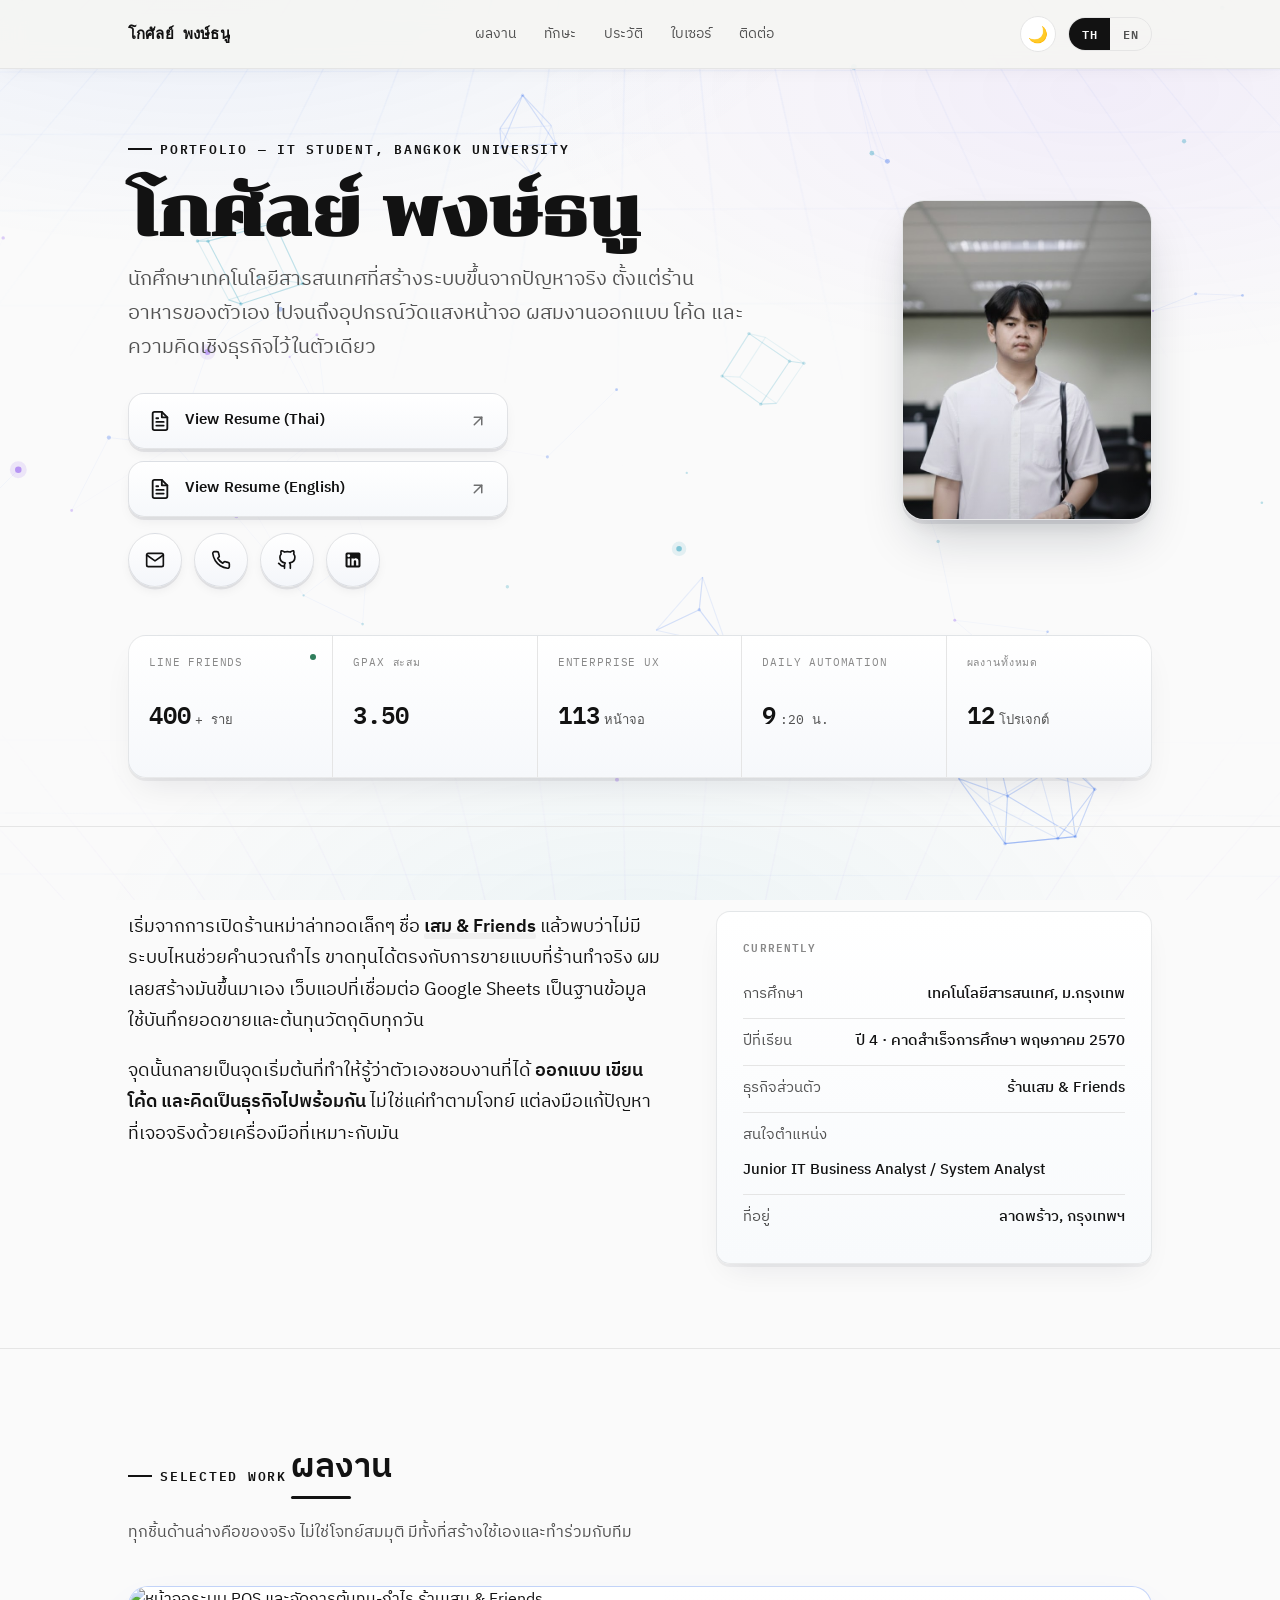
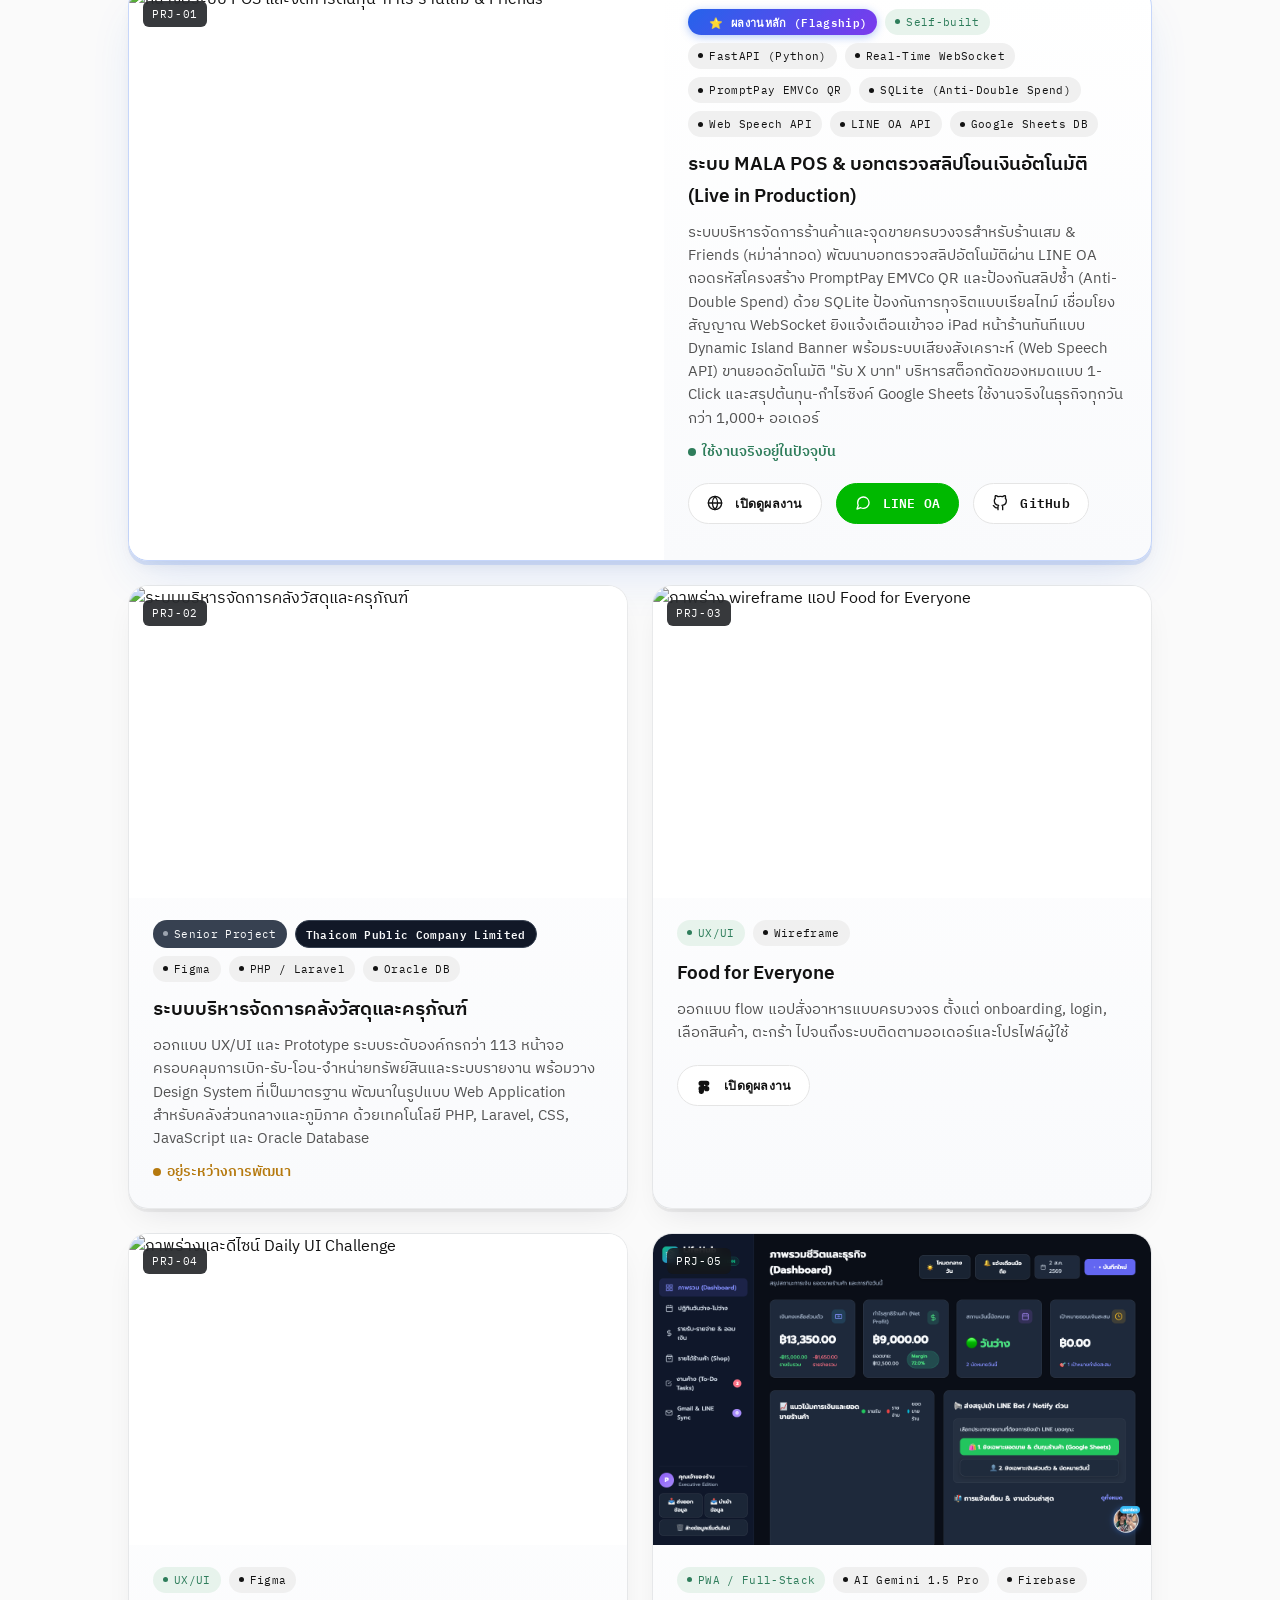
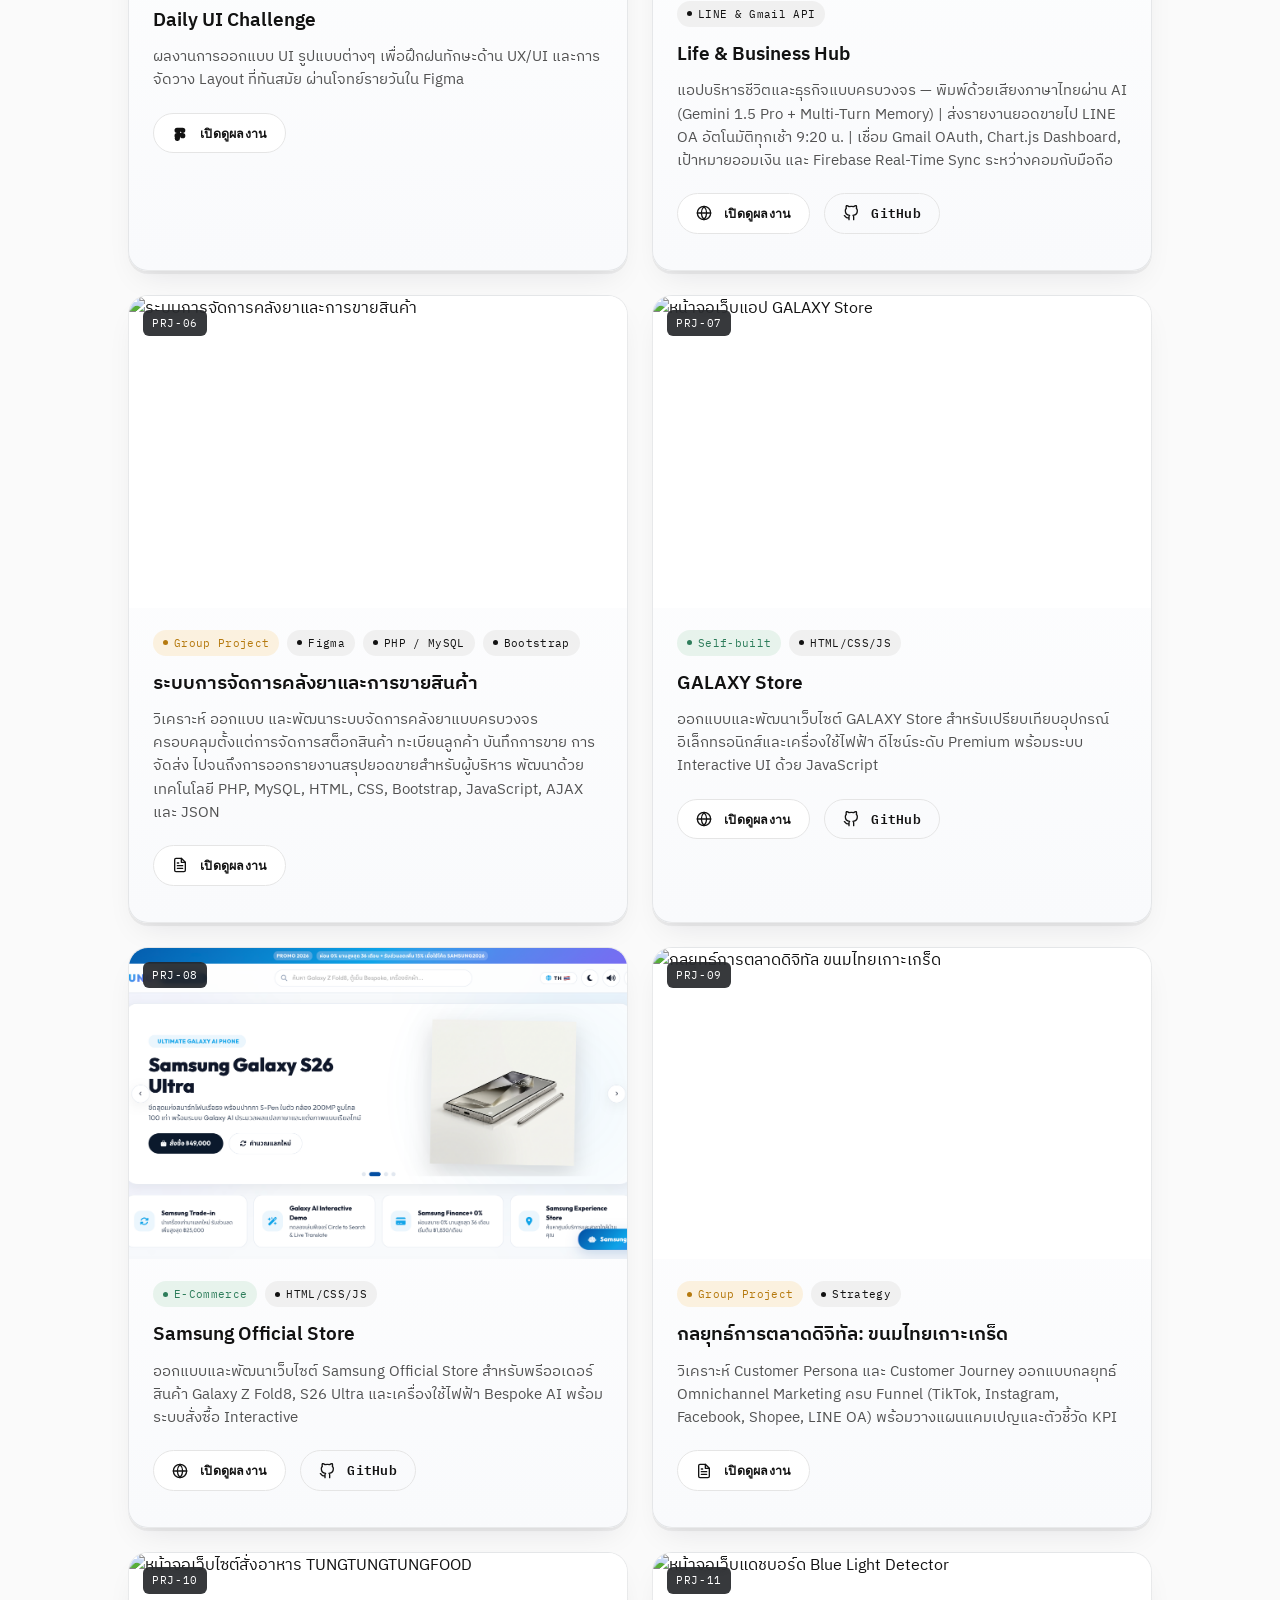
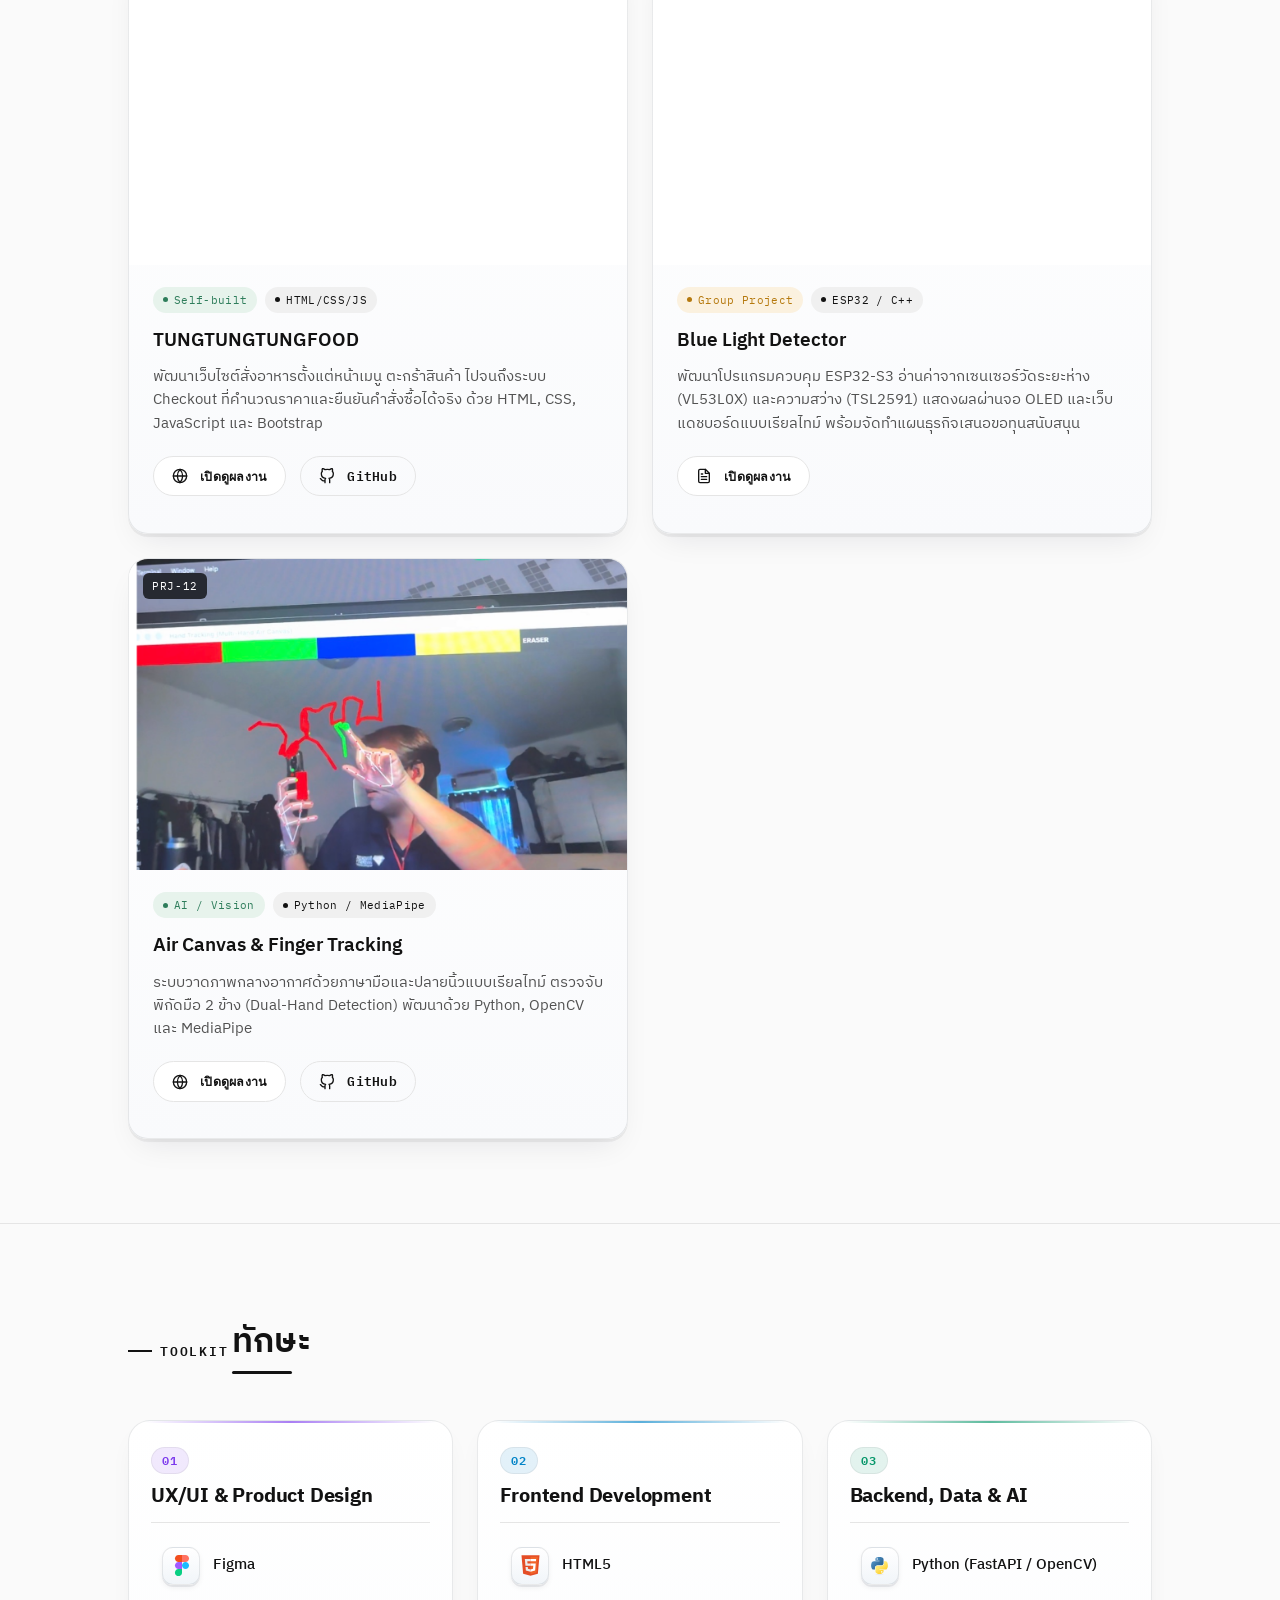
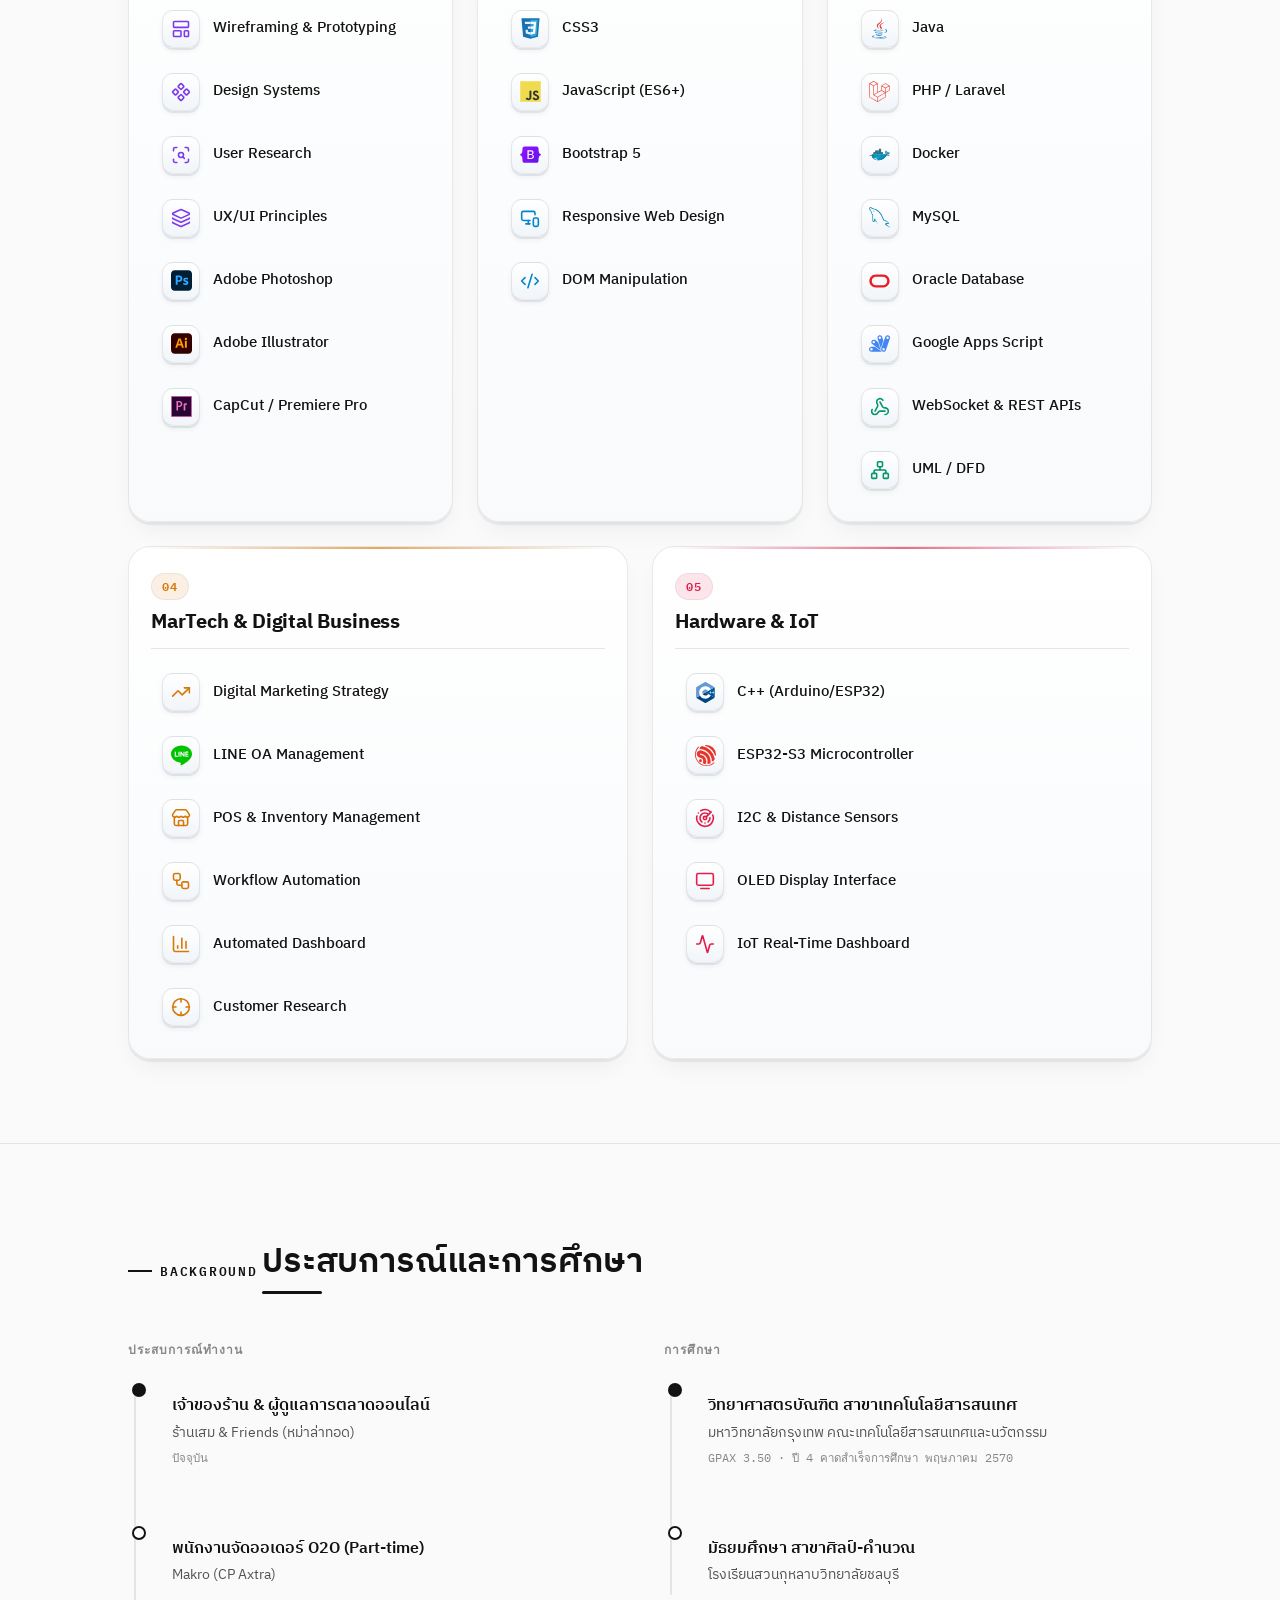
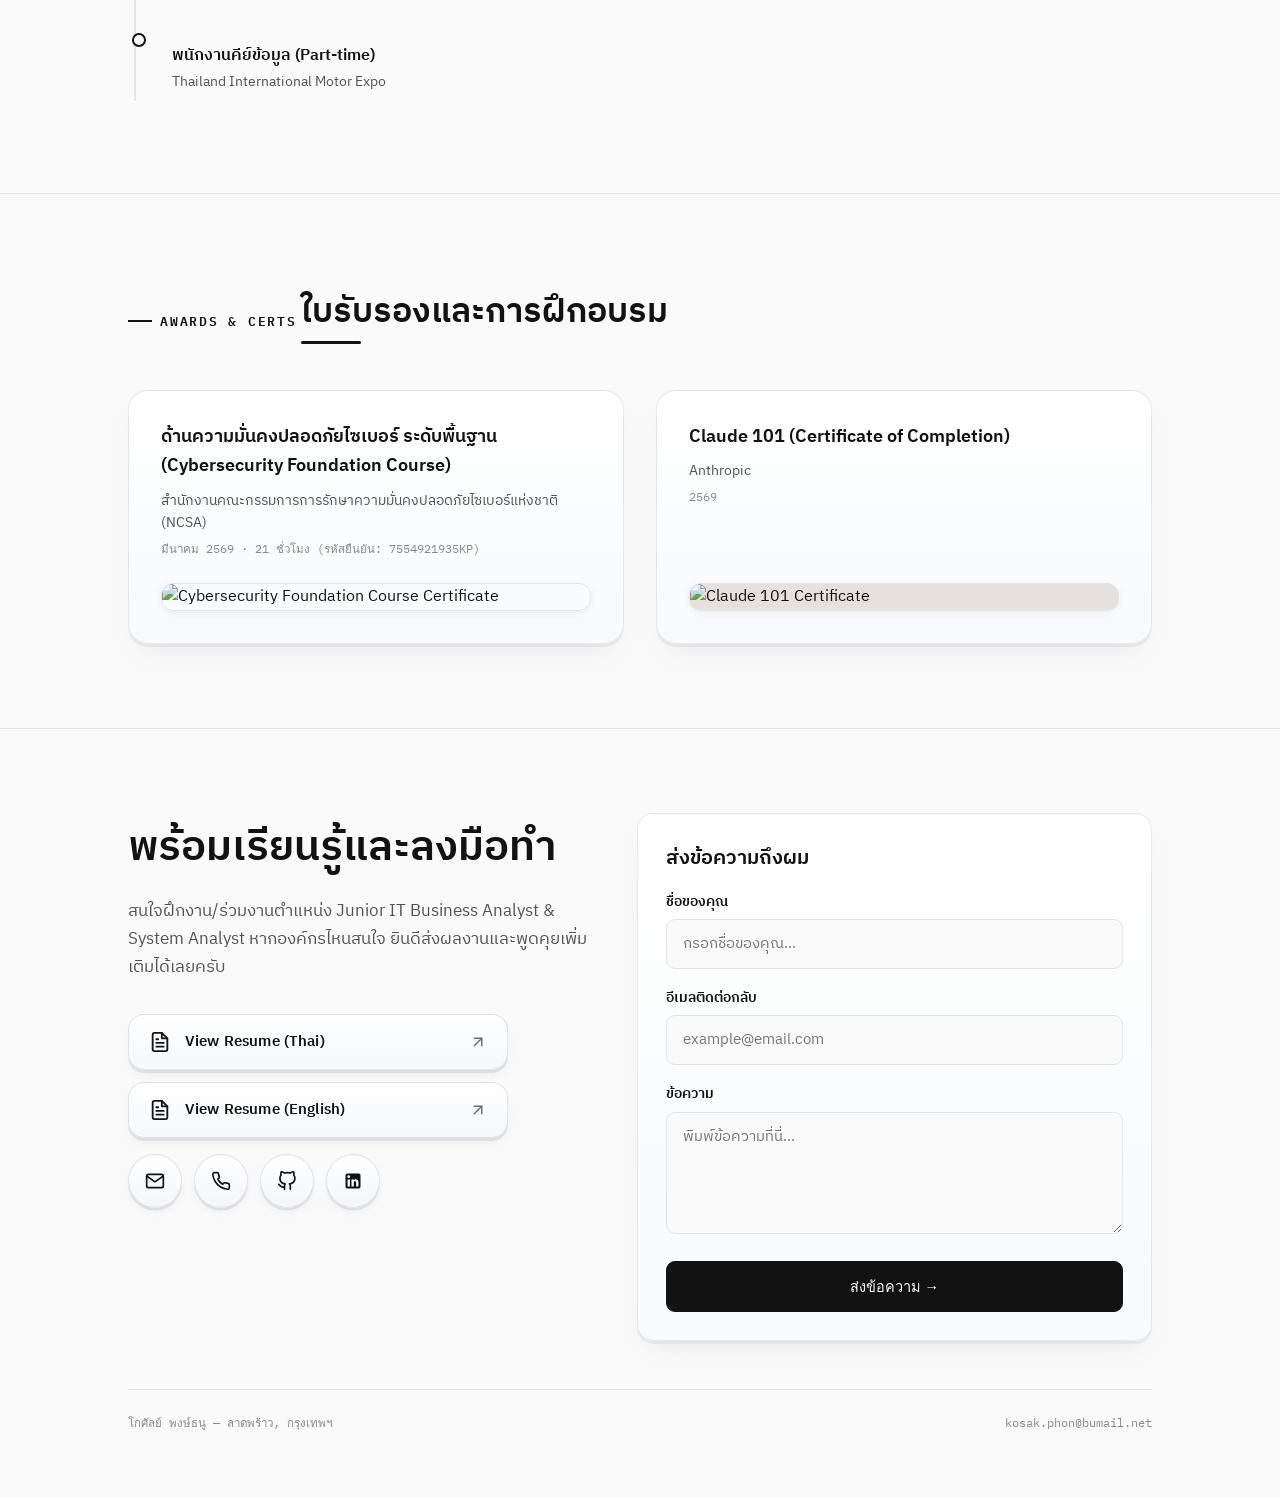
==== commit da4a9432: "feat(3d): add interactive mouse-tracking 3D spatial background with perspective camera, wireframe po" ====
--- a/index.html
+++ b/index.html
@@ -741,7 +741,7 @@
     }
 
     /* ==========================================================================
-       SPATIAL 3D DEPTH & TACTILE ARCHITECTURE (60/120FPS GPU-COMPOSITED, ZERO LAG)
+       SPATIAL 3D DEPTH & INTERACTIVE MOUSE-TRACKING 3D WORLD (60/120FPS ZERO LAG)
        ========================================================================== */
     .spatial-backdrop {
       position: fixed;
@@ -750,33 +750,85 @@
       z-index: 0;
       overflow: hidden;
       background:
-        radial-gradient(ellipse 75% 45% at 18% -5%, rgba(37, 99, 235, 0.075), transparent 65%),
-        radial-gradient(ellipse 65% 45% at 85% 8%, rgba(124, 58, 237, 0.06), transparent 65%);
+        radial-gradient(ellipse 75% 48% at 16% -4%, rgba(37, 99, 235, 0.08), transparent 66%),
+        radial-gradient(ellipse 68% 46% at 86% 10%, rgba(124, 58, 237, 0.065), transparent 66%),
+        radial-gradient(ellipse 65% 45% at 50% 104%, rgba(8, 145, 178, 0.055), transparent 66%);
     }
     [data-theme="dark"] .spatial-backdrop {
       background:
-        radial-gradient(ellipse 80% 50% at 18% -8%, rgba(37, 99, 235, 0.16), transparent 65%),
-        radial-gradient(ellipse 70% 45% at 85% 5%, rgba(124, 58, 237, 0.13), transparent 65%);
+        radial-gradient(ellipse 80% 50% at 16% -6%, rgba(37, 99, 235, 0.17), transparent 66%),
+        radial-gradient(ellipse 70% 48% at 86% 8%, rgba(124, 58, 237, 0.14), transparent 66%),
+        radial-gradient(ellipse 70% 45% at 50% 106%, rgba(6, 182, 212, 0.10), transparent 66%);
+    }
+    .spatial-cursor-aura {
+      position: absolute;
+      top: 0;
+      left: 0;
+      width: 760px;
+      height: 760px;
+      border-radius: 50%;
+      background: radial-gradient(circle, rgba(37, 99, 235, 0.11) 0%, rgba(124, 58, 237, 0.06) 36%, transparent 70%);
+      transform: translate3d(-9999px, -9999px, 0);
+      will-change: transform;
+      pointer-events: none;
+    }
+    [data-theme="dark"] .spatial-cursor-aura {
+      background: radial-gradient(circle, rgba(56, 189, 248, 0.16) 0%, rgba(139, 92, 246, 0.10) 38%, transparent 70%);
+    }
+    .spatial-grid-rig {
+      position: absolute;
+      inset: 0;
+      pointer-events: none;
     }
     .spatial-grid-plane {
       position: absolute;
-      top: -12%;
-      left: -20%;
-      right: -20%;
-      height: 76vh;
+      top: -14%;
+      left: -24%;
+      right: -24%;
+      height: 74vh;
       background-image:
-        linear-gradient(to right, rgba(15, 23, 42, 0.045) 1px, transparent 1px),
-        linear-gradient(to bottom, rgba(15, 23, 42, 0.045) 1px, transparent 1px);
-      background-size: 48px 48px;
-      transform: perspective(680px) rotateX(58deg);
+        linear-gradient(to right, rgba(37, 99, 235, 0.075) 1px, transparent 1px),
+        linear-gradient(to bottom, rgba(37, 99, 235, 0.075) 1px, transparent 1px);
+      background-size: 52px 52px;
+      transform: perspective(720px) rotateX(58deg);
       transform-origin: center top;
-      -webkit-mask-image: radial-gradient(ellipse 68% 65% at 50% 18%, #000 10%, transparent 78%);
-      mask-image: radial-gradient(ellipse 68% 65% at 50% 18%, #000 10%, transparent 78%);
+      will-change: transform;
+      -webkit-mask-image: radial-gradient(ellipse 72% 68% at 50% 16%, #000 12%, transparent 78%);
+      mask-image: radial-gradient(ellipse 72% 68% at 50% 16%, #000 12%, transparent 78%);
+    }
+    .spatial-grid-floor {
+      position: absolute;
+      bottom: -18%;
+      left: -24%;
+      right: -24%;
+      height: 68vh;
+      background-image:
+        linear-gradient(to right, rgba(124, 58, 237, 0.065) 1px, transparent 1px),
+        linear-gradient(to bottom, rgba(37, 99, 235, 0.065) 1px, transparent 1px);
+      background-size: 52px 52px;
+      transform: perspective(720px) rotateX(-58deg);
+      transform-origin: center bottom;
+      will-change: transform;
+      -webkit-mask-image: radial-gradient(ellipse 72% 64% at 50% 86%, #000 10%, transparent 76%);
+      mask-image: radial-gradient(ellipse 72% 64% at 50% 86%, #000 10%, transparent 76%);
     }
     [data-theme="dark"] .spatial-grid-plane {
       background-image:
-        linear-gradient(to right, rgba(255, 255, 255, 0.055) 1px, transparent 1px),
-        linear-gradient(to bottom, rgba(255, 255, 255, 0.055) 1px, transparent 1px);
+        linear-gradient(to right, rgba(56, 189, 248, 0.09) 1px, transparent 1px),
+        linear-gradient(to bottom, rgba(56, 189, 248, 0.09) 1px, transparent 1px);
+    }
+    [data-theme="dark"] .spatial-grid-floor {
+      background-image:
+        linear-gradient(to right, rgba(167, 139, 250, 0.08) 1px, transparent 1px),
+        linear-gradient(to bottom, rgba(56, 189, 248, 0.08) 1px, transparent 1px);
+    }
+    #spatial3dCanvas {
+      position: absolute;
+      inset: 0;
+      width: 100%;
+      height: 100%;
+      display: block;
+      pointer-events: none;
     }
 
     header.hero, section.section, footer.contact {
@@ -1001,7 +1053,12 @@
 <body>
 
   <div class="spatial-backdrop" aria-hidden="true">
-    <div class="spatial-grid-plane"></div>
+    <div class="spatial-cursor-aura" id="spatialAura"></div>
+    <div class="spatial-grid-rig" id="spatialGridRig">
+      <div class="spatial-grid-plane" id="spatialGridTop"></div>
+      <div class="spatial-grid-floor" id="spatialGridBottom"></div>
+    </div>
+    <canvas id="spatial3dCanvas"></canvas>
   </div>
 
   <div class="scroll-progress" id="scrollProgress"></div>
@@ -1652,7 +1709,7 @@
     </div>
   </section>
 
-  <section class="section" id="certifications" style="background: var(--surface);">
+  <section class="section" id="certifications">
     <div class="wrap">
       <div class="section-head fade-up">
         <p class="eyebrow">AWARDS & CERTS</p>
@@ -2199,6 +2256,509 @@
         });
       }
 
+      // =========================================================================
+      // Interactive Mouse-Tracking 3D Spatial Background Engine (Zero-Lag 60/120fps)
+      // =========================================================================
+      (function initSpatial3DWorld() {
+        var canvas = document.getElementById('spatial3dCanvas');
+        if (!canvas || !canvas.getContext) return;
+        var ctx = canvas.getContext('2d', { alpha: true });
+        var auraEl = document.getElementById('spatialAura');
+        var gridTop = document.getElementById('spatialGridTop');
+        var gridBottom = document.getElementById('spatialGridBottom');
+
+        var reducedMotion = window.matchMedia('(prefers-reduced-motion: reduce)').matches;
+        var isFinePointer = window.matchMedia('(hover: hover) and (pointer: fine)').matches;
+
+        var vw = window.innerWidth;
+        var vh = window.innerHeight;
+        var dpr = Math.min(window.devicePixelRatio || 1, 1.5);
+        var isDark = document.documentElement.getAttribute('data-theme') === 'dark';
+
+        var themeObs = new MutationObserver(function() {
+          isDark = document.documentElement.getAttribute('data-theme') === 'dark';
+        });
+        themeObs.observe(document.documentElement, { attributes: true, attributeFilter: ['data-theme'] });
+
+        function resizeCanvas() {
+          vw = window.innerWidth;
+          vh = window.innerHeight;
+          dpr = Math.min(window.devicePixelRatio || 1, 1.5);
+          canvas.width = Math.round(vw * dpr);
+          canvas.height = Math.round(vh * dpr);
+          ctx.setTransform(dpr, 0, 0, dpr, 0, 0);
+        }
+        resizeCanvas();
+        window.addEventListener('resize', resizeCanvas, { passive: true });
+
+        // Mouse & Scroll state
+        var mouseActive = false;
+        var targetMX = vw * 0.65;
+        var targetMY = vh * 0.36;
+        var smoothMX = targetMX;
+        var smoothMY = targetMY;
+        var prevMX = targetMX;
+        var prevMY = targetMY;
+        var velX = 0;
+        var velY = 0;
+
+        var camYaw = 0, camPitch = 0;
+        var scrollYVal = window.scrollY || 0;
+        var smoothScroll = scrollYVal;
+
+        window.addEventListener('mousemove', function(e) {
+          mouseActive = true;
+          targetMX = e.clientX;
+          targetMY = e.clientY;
+        }, { passive: true });
+
+        window.addEventListener('touchmove', function(e) {
+          if (e.touches && e.touches[0]) {
+            mouseActive = true;
+            targetMX = e.touches[0].clientX;
+            targetMY = e.touches[0].clientY;
+          }
+        }, { passive: true });
+
+        window.addEventListener('scroll', function() {
+          scrollYVal = window.scrollY || 0;
+        }, { passive: true });
+
+        // Build 3D Polyhedron Primitives (Unit vertices + edge index pairs)
+        function makeOctahedron() {
+          var v = [[1,0,0],[-1,0,0],[0,1,0],[0,-1,0],[0,0,1],[0,0,-1]];
+          var e = [[0,2],[0,3],[0,4],[0,5],[1,2],[1,3],[1,4],[1,5],[2,4],[4,3],[3,5],[5,2]];
+          return { v: v, e: e };
+        }
+        function makeCube() {
+          var s = 0.72;
+          var v = [[-s,-s,-s],[s,-s,-s],[s,s,-s],[-s,s,-s],[-s,-s,s],[s,-s,s],[s,s,s],[-s,s,s]];
+          var e = [[0,1],[1,2],[2,3],[3,0],[4,5],[5,6],[6,7],[7,4],[0,4],[1,5],[2,6],[3,7]];
+          return { v: v, e: e };
+        }
+        function makeTetrahedron() {
+          var s = 0.85;
+          var v = [[s,s,s],[-s,-s,s],[-s,s,-s],[s,-s,-s]];
+          var e = [[0,1],[0,2],[0,3],[1,2],[2,3],[3,1]];
+          return { v: v, e: e };
+        }
+        function makeIcosahedron() {
+          var t = (1 + Math.sqrt(5)) / 2;
+          var raw = [
+            [-1,t,0],[1,t,0],[-1,-t,0],[1,-t,0],
+            [0,-1,t],[0,1,t],[0,-1,-t],[0,1,-t],
+            [t,0,-1],[t,0,1],[-t,0,-1],[-t,0,1]
+          ];
+          var len = Math.sqrt(1 + t * t);
+          var v = raw.map(function(p) { return [p[0]/len, p[1]/len, p[2]/len]; });
+          var e = [];
+          for (var i = 0; i < v.length; i++) {
+            for (var j = i + 1; j < v.length; j++) {
+              var dx = v[i][0] - v[j][0], dy = v[i][1] - v[j][1], dz = v[i][2] - v[j][2];
+              var d = Math.sqrt(dx*dx + dy*dy + dz*dz);
+              if (d < 1.15) e.push([i, j]);
+            }
+          }
+          return { v: v, e: e };
+        }
+
+        var geoIco = makeIcosahedron();
+        var geoOct = makeOctahedron();
+        var geoCube = makeCube();
+        var geoTet = makeTetrahedron();
+
+        // 7 Floating 3D Polyhedra distributed across depth layers
+        var shapes = [
+          { geo: geoIco,  xr:  0.34, yr: -0.22, z:  70,  r: 68, rx: 0.3, ry: 0.6, rz: 0.1, drx: 0.0032, dry: 0.0048, drz: 0.0018, ox: 0, oy: 0, vx: 0, vy: 0, hue: 0 },
+          { geo: geoOct,  xr: -0.38, yr: -0.26, z:  130, r: 46, rx: 0.8, ry: 0.2, rz: 0.4, drx: -0.004, dry: 0.0035, drz: 0.0022, ox: 0, oy: 0, vx: 0, vy: 0, hue: 1 },
+          { geo: geoCube, xr: -0.32, yr:  0.28, z:  40,  r: 44, rx: 0.5, ry: 0.9, rz: 0.2, drx: 0.0036, dry: -0.003, drz: 0.0025, ox: 0, oy: 0, vx: 0, vy: 0, hue: 2 },
+          { geo: geoOct,  xr:  0.40, yr:  0.30, z:  180, r: 52, rx: 0.1, ry: 0.4, rz: 0.7, drx: 0.0028, dry: 0.0042, drz: -0.002, ox: 0, oy: 0, vx: 0, vy: 0, hue: 1 },
+          { geo: geoTet,  xr:  0.06, yr: -0.34, z:  240, r: 42, rx: 0.4, ry: 0.7, rz: 0.3, drx: -0.0035, dry: 0.0038, drz: 0.003, ox: 0, oy: 0, vx: 0, vy: 0, hue: 0 },
+          { geo: geoCube, xr:  0.14, yr:  0.36, z:  310, r: 50, rx: 0.2, ry: 0.5, rz: 0.6, drx: 0.0026, dry: -0.0034, drz: 0.002, ox: 0, oy: 0, vx: 0, vy: 0, hue: 2 },
+          { geo: geoOct,  xr: -0.14, yr:  0.04, z:  380, r: 58, rx: 0.7, ry: 0.3, rz: 0.5, drx: 0.0022, dry: 0.0030, drz: -0.0018, ox: 0, oy: 0, vx: 0, vy: 0, hue: 0 }
+        ];
+
+        // 3D Spatial Depth Constellation Nodes
+        var NODE_COUNT = isFinePointer ? 54 : 26;
+        var nodes = [];
+        for (var n = 0; n < NODE_COUNT; n++) {
+          nodes.push({
+            xr: (Math.random() - 0.5) * 1.45,
+            yr: (Math.random() - 0.5) * 1.45,
+            z: -160 + Math.random() * 720,
+            vx: (Math.random() - 0.5) * 0.00035,
+            vy: (Math.random() - 0.5) * 0.00035,
+            vz: (Math.random() - 0.5) * 0.22,
+            ox: 0,
+            oy: 0,
+            size: 1.5 + Math.random() * 1.9,
+            hue: n % 3
+          });
+        }
+
+        // Pre-allocated projection buffers for nodes (zero GC)
+        var nSX = new Float32Array(NODE_COUNT);
+        var nSY = new Float32Array(NODE_COUNT);
+        var nSZ = new Float32Array(NODE_COUNT);
+        var nScale = new Float32Array(NODE_COUNT);
+        var nVis = new Uint8Array(NODE_COUNT);
+
+        // Pre-allocated vertex buffer for polyhedra (max 12 verts)
+        var vSX = new Float32Array(16);
+        var vSY = new Float32Array(16);
+        var vSZ = new Float32Array(16);
+
+        var fov = 640;
+        var gyroPhase = 0;
+        var animFrameId = 0;
+
+        function wrapSym(val, span) {
+          var half = span * 0.5;
+          var m = ((val + half) % span + span) % span;
+          return m - half;
+        }
+
+        function renderFrame() {
+          animFrameId = 0;
+          ctx.clearRect(0, 0, vw, vh);
+
+          var cx = vw * 0.5;
+          var cy = vh * 0.5;
+
+          // Smooth mouse & camera inertia
+          smoothMX += (targetMX - smoothMX) * 0.12;
+          smoothMY += (targetMY - smoothMY) * 0.12;
+          velX = velX * 0.84 + (smoothMX - prevMX) * 0.16;
+          velY = velY * 0.84 + (smoothMY - prevMY) * 0.16;
+          prevMX = smoothMX;
+          prevMY = smoothMY;
+
+          smoothScroll += (scrollYVal - smoothScroll) * 0.10;
+
+          var mxNorm = (smoothMX / Math.max(vw, 1) - 0.5) * 2; // -1..1
+          var myNorm = (smoothMY / Math.max(vh, 1) - 0.5) * 2; // -1..1
+
+          var targetYaw = mouseActive ? mxNorm * 0.48 : Math.sin(gyroPhase * 0.4) * 0.08;
+          var targetPitch = mouseActive ? -myNorm * 0.34 : Math.cos(gyroPhase * 0.3) * 0.05;
+          camYaw += (targetYaw - camYaw) * 0.085;
+          camPitch += (targetPitch - camPitch) * 0.085;
+
+          // Update GPU CSS 3D Aura & Perspective Ceiling/Floor Grids
+          if (auraEl && mouseActive) {
+            auraEl.style.transform = 'translate3d(' + (smoothMX - 380).toFixed(1) + 'px,' + (smoothMY - 380).toFixed(1) + 'px,0)';
+          }
+          if (gridTop) {
+            gridTop.style.transform = 'perspective(720px) rotateX(' + (58 + camPitch * 18).toFixed(2) + 'deg) rotateZ(' + (-camYaw * 11).toFixed(2) + 'deg) translate3d(' + (-camYaw * 64).toFixed(1) + 'px,' + (camPitch * 34).toFixed(1) + 'px,0)';
+          }
+          if (gridBottom) {
+            gridBottom.style.transform = 'perspective(720px) rotateX(' + (-58 + camPitch * 18).toFixed(2) + 'deg) rotateZ(' + (camYaw * 11).toFixed(2) + 'deg) translate3d(' + (-camYaw * 70).toFixed(1) + 'px,' + (camPitch * 38).toFixed(1) + 'px,0)';
+          }
+
+          var cosY = Math.cos(camYaw), sinY = Math.sin(camYaw);
+          var cosP = Math.cos(camPitch), sinP = Math.sin(camPitch);
+          var camPanX = -camYaw * 145;
+          var camPanY = camPitch * 105;
+
+          // Palette for Light vs Dark mode
+          var cPrimary   = isDark ? '56, 189, 248'  : '37, 99, 235';
+          var cSecondary = isDark ? '167, 139, 250' : '124, 58, 237';
+          var cTertiary  = isDark ? '45, 212, 191'  : '8, 145, 178';
+          var baseAlpha  = isDark ? 1.0 : 0.85;
+
+          gyroPhase += 0.016;
+
+          // -----------------------------------------------------------------
+          // 1. Project & Update 3D Spatial Constellation Nodes
+          // -----------------------------------------------------------------
+          var fieldW = Math.max(vw, 900) * 1.35;
+          var fieldH = Math.max(vh, 750) * 1.35;
+
+          for (var i = 0; i < NODE_COUNT; i++) {
+            var nd = nodes[i];
+            if (!reducedMotion) {
+              nd.xr += nd.vx;
+              nd.yr += nd.vy;
+              nd.z += nd.vz;
+              if (nd.xr > 0.72) nd.xr = -0.72;
+              else if (nd.xr < -0.72) nd.xr = 0.72;
+              if (nd.yr > 0.72) nd.yr = -0.72;
+              else if (nd.yr < -0.72) nd.yr = 0.72;
+              if (nd.z > 560) nd.z = -160;
+              else if (nd.z < -160) nd.z = 560;
+            }
+
+            var wx = nd.xr * fieldW + nd.ox;
+            var wy = wrapSym(nd.yr * fieldH - smoothScroll * 0.22, fieldH) + nd.oy;
+            var wz = nd.z;
+
+            // Camera 3D rotation (Yaw around Y, Pitch around X)
+            var x1 = wx * cosY + wz * sinY + camPanX;
+            var z1 = -wx * sinY + wz * cosY;
+            var y2 = wy * cosP - z1 * sinP + camPanY;
+            var z2 = wy * sinP + z1 * cosP;
+
+            if (z2 < -fov + 80) {
+              nVis[i] = 0;
+              nd.ox *= 0.92;
+              nd.oy *= 0.92;
+              continue;
+            }
+
+            var sc = fov / (fov + z2);
+            var sx = cx + x1 * sc;
+            var sy = cy + y2 * sc;
+
+            // Mouse 3D magnetic swirl / pull
+            if (mouseActive) {
+              var mdx = smoothMX - sx;
+              var mdy = smoothMY - sy;
+              var mDistSq = mdx * mdx + mdy * mdy;
+              if (mDistSq < 57600 && mDistSq > 4) { // within 240px
+                var mDist = Math.sqrt(mDistSq);
+                var pull = (1 - mDist / 240) * 1.45;
+                // Gentle attraction + slight orbital tangential swirl in 3D
+                nd.ox += (mdx / mDist * 0.65 - mdy / mDist * 0.45) * pull;
+                nd.oy += (mdy / mDist * 0.65 + mdx / mDist * 0.45) * pull;
+              }
+            }
+            nd.ox *= 0.93;
+            nd.oy *= 0.93;
+
+            nSX[i] = sx;
+            nSY[i] = sy;
+            nSZ[i] = z2;
+            nScale[i] = sc;
+            nVis[i] = (sx > -80 && sx < vw + 80 && sy > -80 && sy < vh + 80) ? 1 : 0;
+          }
+
+          // Draw 3D Node-to-Node Depth Mesh Connections
+          ctx.lineWidth = 1;
+          for (var a = 0; a < NODE_COUNT; a++) {
+            if (!nVis[a]) continue;
+            var ax = nSX[a], ay = nSY[a], az = nSZ[a];
+            for (var b = a + 1; b < NODE_COUNT; b++) {
+              if (!nVis[b]) continue;
+              var dz = az - nSZ[b];
+              if (dz > 220 || dz < -220) continue;
+              var dx = ax - nSX[b];
+              if (dx > 145 || dx < -145) continue;
+              var dy = ay - nSY[b];
+              if (dy > 145 || dy < -145) continue;
+              var dSq = dx * dx + dy * dy;
+              if (dSq < 21025) {
+                var distFactor = 1 - Math.sqrt(dSq) / 145;
+                var depthFactor = Math.min(1.15, (nScale[a] + nScale[b]) * 0.5);
+                var alpha = distFactor * depthFactor * 0.16 * baseAlpha;
+                ctx.strokeStyle = 'rgba(' + cPrimary + ',' + alpha.toFixed(3) + ')';
+                ctx.beginPath();
+                ctx.moveTo(ax, ay);
+                ctx.lineTo(nSX[b], nSY[b]);
+                ctx.stroke();
+              }
+            }
+          }
+
+          // Draw Interactive 3D Cursor Constellation Tethers + 3D Gyro Rings
+          if (mouseActive && isFinePointer) {
+            for (var c = 0; c < NODE_COUNT; c++) {
+              if (!nVis[c]) continue;
+              var cdx = smoothMX - nSX[c];
+              var cdy = smoothMY - nSY[c];
+              var cdSq = cdx * cdx + cdy * cdy;
+              if (cdSq < 52900) { // 230px radius
+                var tFactor = 1 - Math.sqrt(cdSq) / 230;
+                var tAlpha = tFactor * Math.min(1.2, nScale[c]) * (isDark ? 0.38 : 0.28);
+                ctx.strokeStyle = 'rgba(' + (c % 2 === 0 ? cPrimary : cSecondary) + ',' + tAlpha.toFixed(3) + ')';
+                ctx.lineWidth = 1.15;
+                ctx.beginPath();
+                ctx.moveTo(smoothMX, smoothMY);
+                ctx.lineTo(nSX[c], nSY[c]);
+                ctx.stroke();
+              }
+            }
+
+            // Subtle Wide 3D Orbital Halo (keeps text directly under cursor 100% clean)
+            var speed = Math.min(Math.sqrt(velX * velX + velY * velY), 28);
+            var haloRad = 96 + speed * 1.1;
+            var rxH = 1.02 + velY * 0.018;
+            var ryH = gyroPhase * 0.75 + velX * 0.025 + camYaw * 1.3;
+            var cRX = Math.cos(rxH), sRX = Math.sin(rxH);
+            var cRY = Math.cos(ryH), sRY = Math.sin(ryH);
+            var segs = 36;
+            ctx.beginPath();
+            for (var s = 0; s <= segs; s++) {
+              var ang = (s / segs) * Math.PI * 2;
+              var px = Math.cos(ang) * haloRad;
+              var py = Math.sin(ang) * haloRad;
+              var py1 = py * cRX;
+              var pz1 = py * sRX;
+              var px2 = px * cRY + pz1 * sRY;
+              var pz2 = -px * sRY + pz1 * cRY;
+              var pSc = 520 / (520 + pz2);
+              var rsx = smoothMX + px2 * pSc;
+              var rsy = smoothMY + py1 * pSc;
+              if (s % 3 === 0) ctx.moveTo(rsx, rsy);
+              else ctx.lineTo(rsx, rsy);
+            }
+            var rAlpha = isDark ? 0.17 : 0.13;
+            ctx.strokeStyle = 'rgba(' + cPrimary + ',' + rAlpha.toFixed(3) + ')';
+            ctx.lineWidth = 1.1;
+            ctx.stroke();
+          }
+
+          // Draw 3D Nodes (with fast two-circle depth glow on foreground nodes)
+          for (var k = 0; k < NODE_COUNT; k++) {
+            if (!nVis[k]) continue;
+            var nObj = nodes[k];
+            var scN = nScale[k];
+            var rN = Math.max(1.1, nObj.size * scN);
+            var colN = nObj.hue === 0 ? cPrimary : (nObj.hue === 1 ? cSecondary : cTertiary);
+            var aN = Math.min(0.72, scN * 0.48) * baseAlpha;
+
+            if (scN > 0.92) {
+              ctx.fillStyle = 'rgba(' + colN + ',' + (aN * 0.22).toFixed(3) + ')';
+              ctx.beginPath();
+              ctx.arc(nSX[k], nSY[k], rN * 2.6, 0, Math.PI * 2);
+              ctx.fill();
+            }
+            ctx.fillStyle = 'rgba(' + colN + ',' + aN.toFixed(3) + ')';
+            ctx.beginPath();
+            ctx.arc(nSX[k], nSY[k], rN, 0, Math.PI * 2);
+            ctx.fill();
+          }
+
+          // -----------------------------------------------------------------
+          // 2. Render 7 Sculpted 3D Wireframe Polyhedra (Mouse-Reactive)
+          // -----------------------------------------------------------------
+          var polySpanH = Math.max(vh, 760) * 1.28;
+          for (var p = 0; p < shapes.length; p++) {
+            var sh = shapes[p];
+            if (!reducedMotion) {
+              sh.rx += sh.drx;
+              sh.ry += sh.dry;
+              sh.rz += sh.drz;
+            }
+
+            var centerWX = sh.xr * Math.max(vw, 960) + sh.ox;
+            var centerWY = wrapSym(sh.yr * polySpanH - smoothScroll * 0.16, polySpanH) + sh.oy;
+            var centerWZ = sh.z;
+
+            // Project polyhedron center first to measure mouse interaction
+            var cx1 = centerWX * cosY + centerWZ * sinY + camPanX;
+            var cz1 = -centerWX * sinY + centerWZ * cosY;
+            var cy2 = centerWY * cosP - cz1 * sinP + camPanY;
+            var cz2 = centerWY * sinP + cz1 * cosP;
+            if (cz2 < -fov + 110) continue;
+
+            var cScale = fov / (fov + cz2);
+            var centerSX = cx + cx1 * cScale;
+            var centerSY = cy + cy2 * cScale;
+
+            var prox = 0;
+            if (mouseActive) {
+              var pdx = centerSX - smoothMX;
+              var pdy = centerSY - smoothMY;
+              var pDist = Math.sqrt(pdx * pdx + pdy * pdy);
+              if (pDist < 290 && pDist > 1) {
+                prox = 1 - pDist / 290;
+                // Gentle 3D push + spin boost when cursor nears polyhedron
+                sh.vx += (pdx / pDist) * prox * 0.55;
+                sh.vy += (pdy / pDist) * prox * 0.55;
+                sh.rx += velY * 0.0012 * prox;
+                sh.ry += velX * 0.0012 * prox;
+              }
+            }
+            // Spring physics back to anchor
+            sh.vx = (sh.vx - sh.ox * 0.045) * 0.88;
+            sh.vy = (sh.vy - sh.oy * 0.045) * 0.88;
+            sh.ox += sh.vx;
+            sh.oy += sh.vy;
+
+            // Local 3D rotation matrix combined with mouse tilt influence
+            var lrx = sh.rx + camPitch * 0.85;
+            var lry = sh.ry + camYaw * 0.85;
+            var lrz = sh.rz;
+            var cX = Math.cos(lrx), sX = Math.sin(lrx);
+            var cY = Math.cos(lry), sY = Math.sin(lry);
+            var cZ = Math.cos(lrz), sZ = Math.sin(lrz);
+
+            var verts = sh.geo.v;
+            var edges = sh.geo.e;
+            var radP = sh.r;
+
+            for (var vi = 0; vi < verts.length; vi++) {
+              var vx0 = verts[vi][0] * radP;
+              var vy0 = verts[vi][1] * radP;
+              var vz0 = verts[vi][2] * radP;
+
+              // Local X -> Y -> Z rotation
+              var vy1 = vy0 * cX - vz0 * sX;
+              var vz1 = vy0 * sX + vz0 * cX;
+              var vx2 = vx0 * cY + vz1 * sY;
+              var vz2 = -vx0 * sY + vz1 * cY;
+              var vx3 = vx2 * cZ - vy1 * sZ;
+              var vy3 = vx2 * sZ + vy1 * cZ;
+
+              // World + Camera rotation
+              var pwx = centerWX + vx3;
+              var pwy = centerWY + vy3;
+              var pwz = centerWZ + vz2;
+
+              var rx1 = pwx * cosY + pwz * sinY + camPanX;
+              var rz1 = -pwx * sinY + pwz * cosY;
+              var ry2 = pwy * cosP - rz1 * sinP + camPanY;
+              var rz2 = pwy * sinP + rz1 * cosP;
+
+              var vSc = fov / Math.max(90, fov + rz2);
+              vSX[vi] = cx + rx1 * vSc;
+              vSY[vi] = cy + ry2 * vSc;
+              vSZ[vi] = rz2;
+            }
+
+            var pCol = sh.hue === 0 ? cPrimary : (sh.hue === 1 ? cSecondary : cTertiary);
+            var edgeBaseAlpha = (isDark ? 0.25 : 0.20) * cScale + prox * 0.26;
+            ctx.lineWidth = 1.15 + prox * 0.55;
+
+            // Draw depth-shaded 3D wireframe edges
+            for (var ei = 0; ei < edges.length; ei++) {
+              var i0 = edges[ei][0];
+              var i1 = edges[ei][1];
+              var avgZ = (vSZ[i0] + vSZ[i1]) * 0.5;
+              var frontBoost = avgZ < cz2 ? 1.28 : 0.62; // front edges brighter than back edges!
+              var eAlpha = Math.min(0.68, edgeBaseAlpha * frontBoost);
+              ctx.strokeStyle = 'rgba(' + pCol + ',' + eAlpha.toFixed(3) + ')';
+              ctx.beginPath();
+              ctx.moveTo(vSX[i0], vSY[i0]);
+              ctx.lineTo(vSX[i1], vSY[i1]);
+              ctx.stroke();
+            }
+
+            // Crisp 3D vertex joints
+            var vDotAlpha = Math.min(0.78, edgeBaseAlpha * 1.45);
+            ctx.fillStyle = 'rgba(' + pCol + ',' + vDotAlpha.toFixed(3) + ')';
+            for (var vd = 0; vd < verts.length; vd++) {
+              if (vSZ[vd] <= cz2 + 12) {
+                ctx.beginPath();
+                ctx.arc(vSX[vd], vSY[vd], 1.7 + prox * 0.9, 0, Math.PI * 2);
+                ctx.fill();
+              }
+            }
+          }
+
+          if (!reducedMotion && !document.hidden) {
+            animFrameId = requestAnimationFrame(renderFrame);
+          }
+        }
+
+        document.addEventListener('visibilitychange', function() {
+          if (!document.hidden && !reducedMotion && !animFrameId) {
+            animFrameId = requestAnimationFrame(renderFrame);
+          }
+        });
+
+        renderFrame();
+      })();
+
     })();
   </script>
 </body>
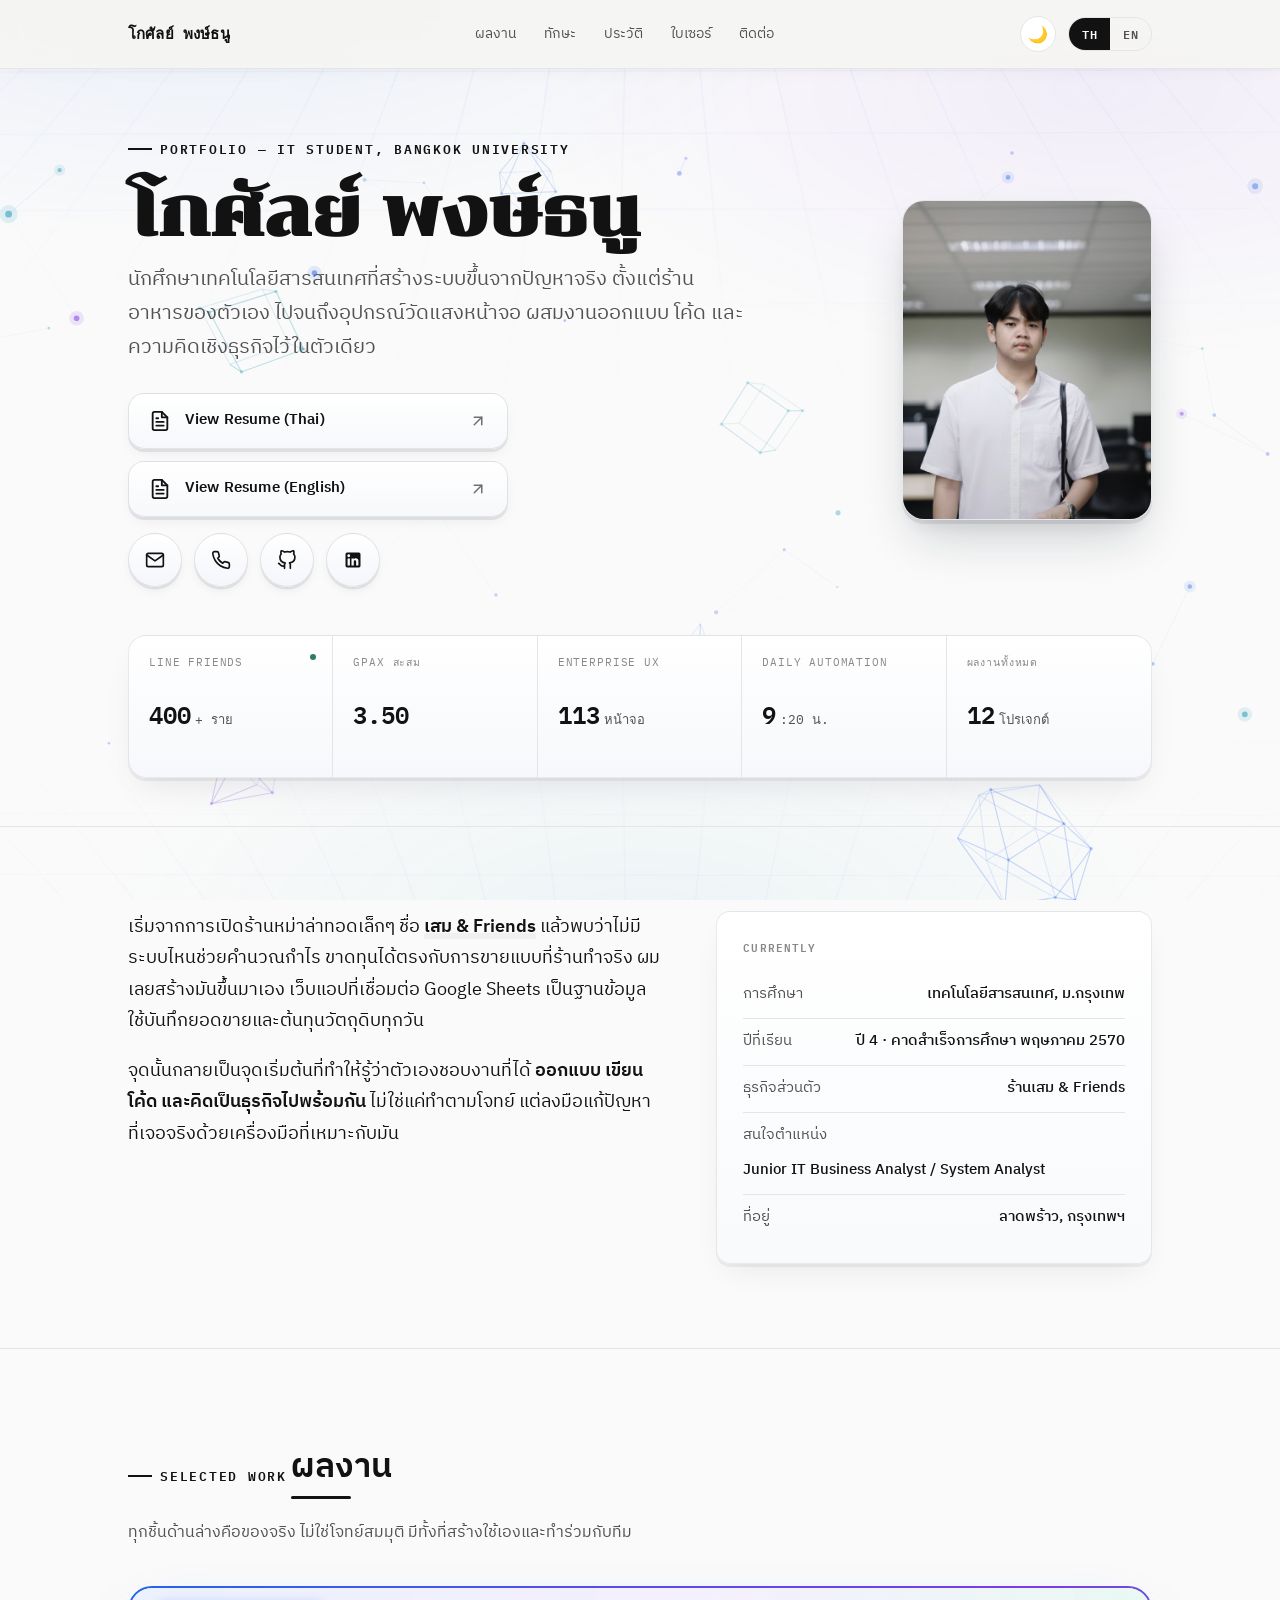
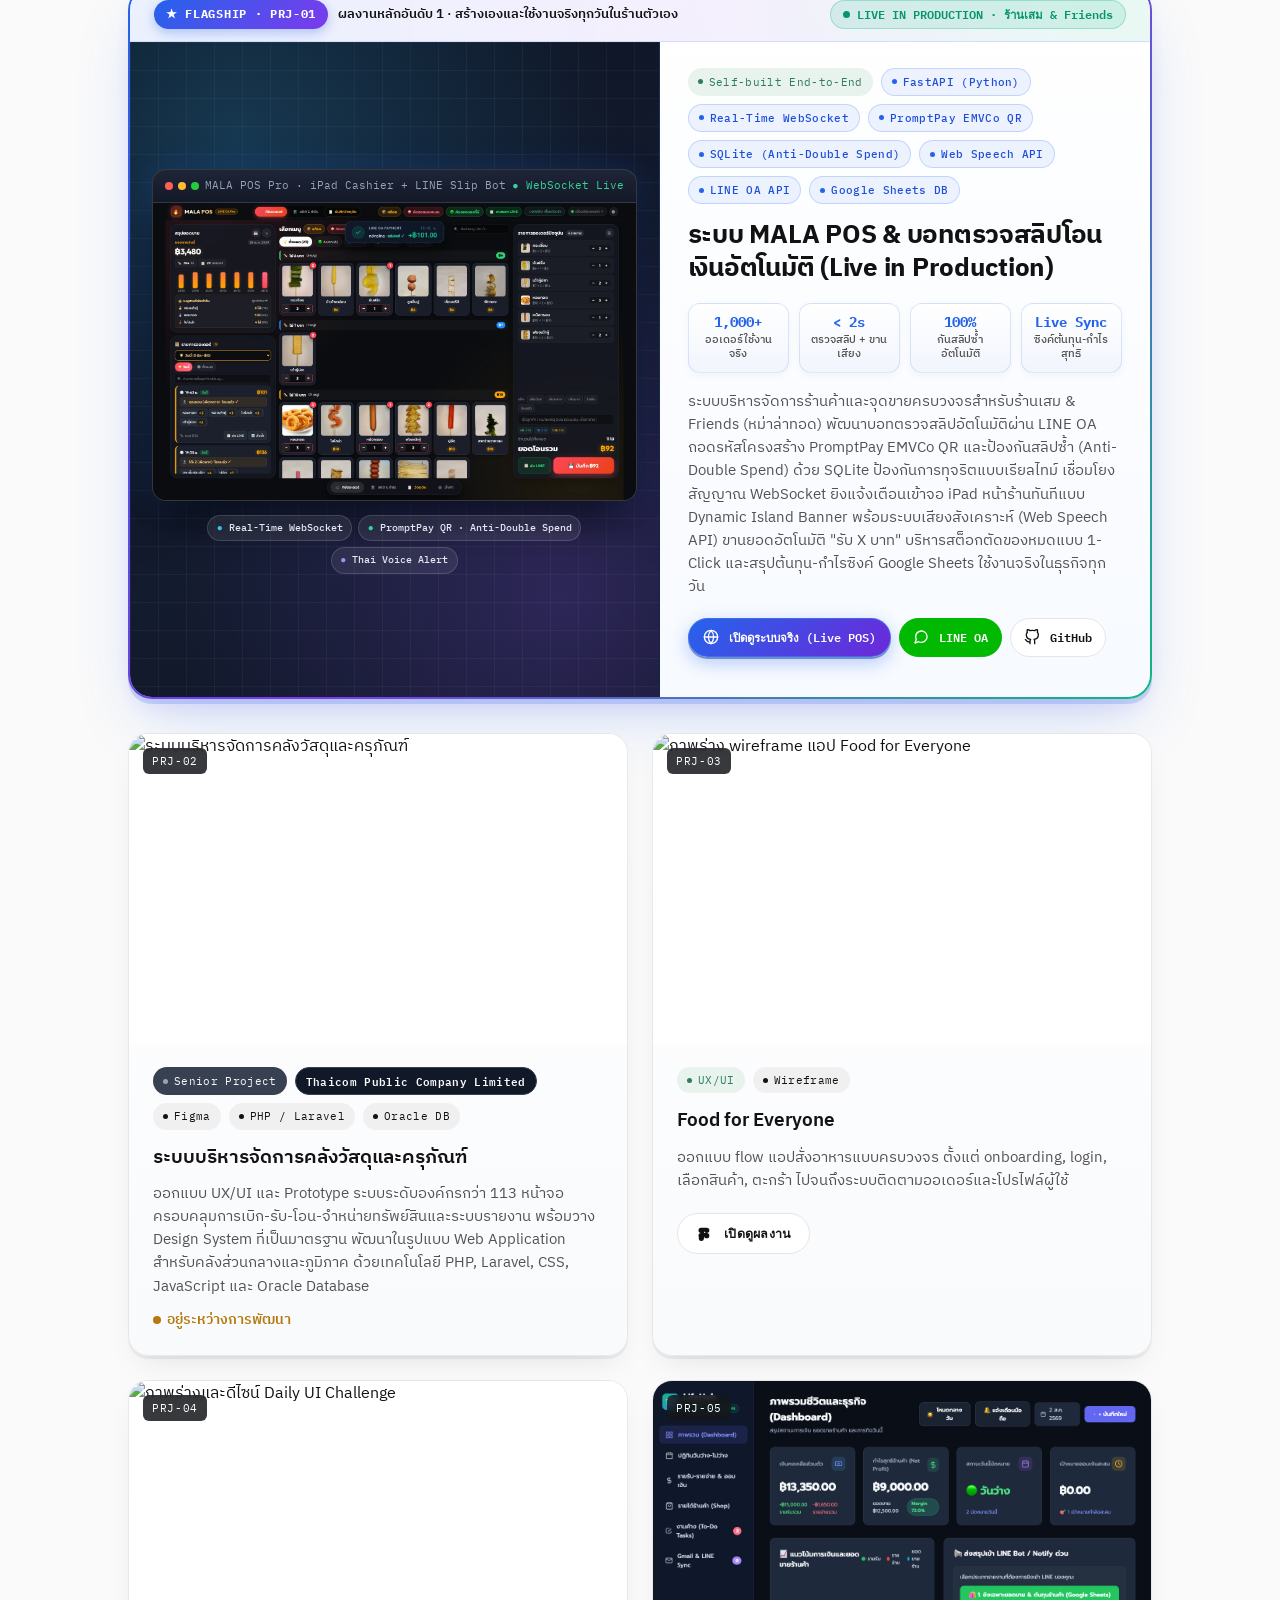
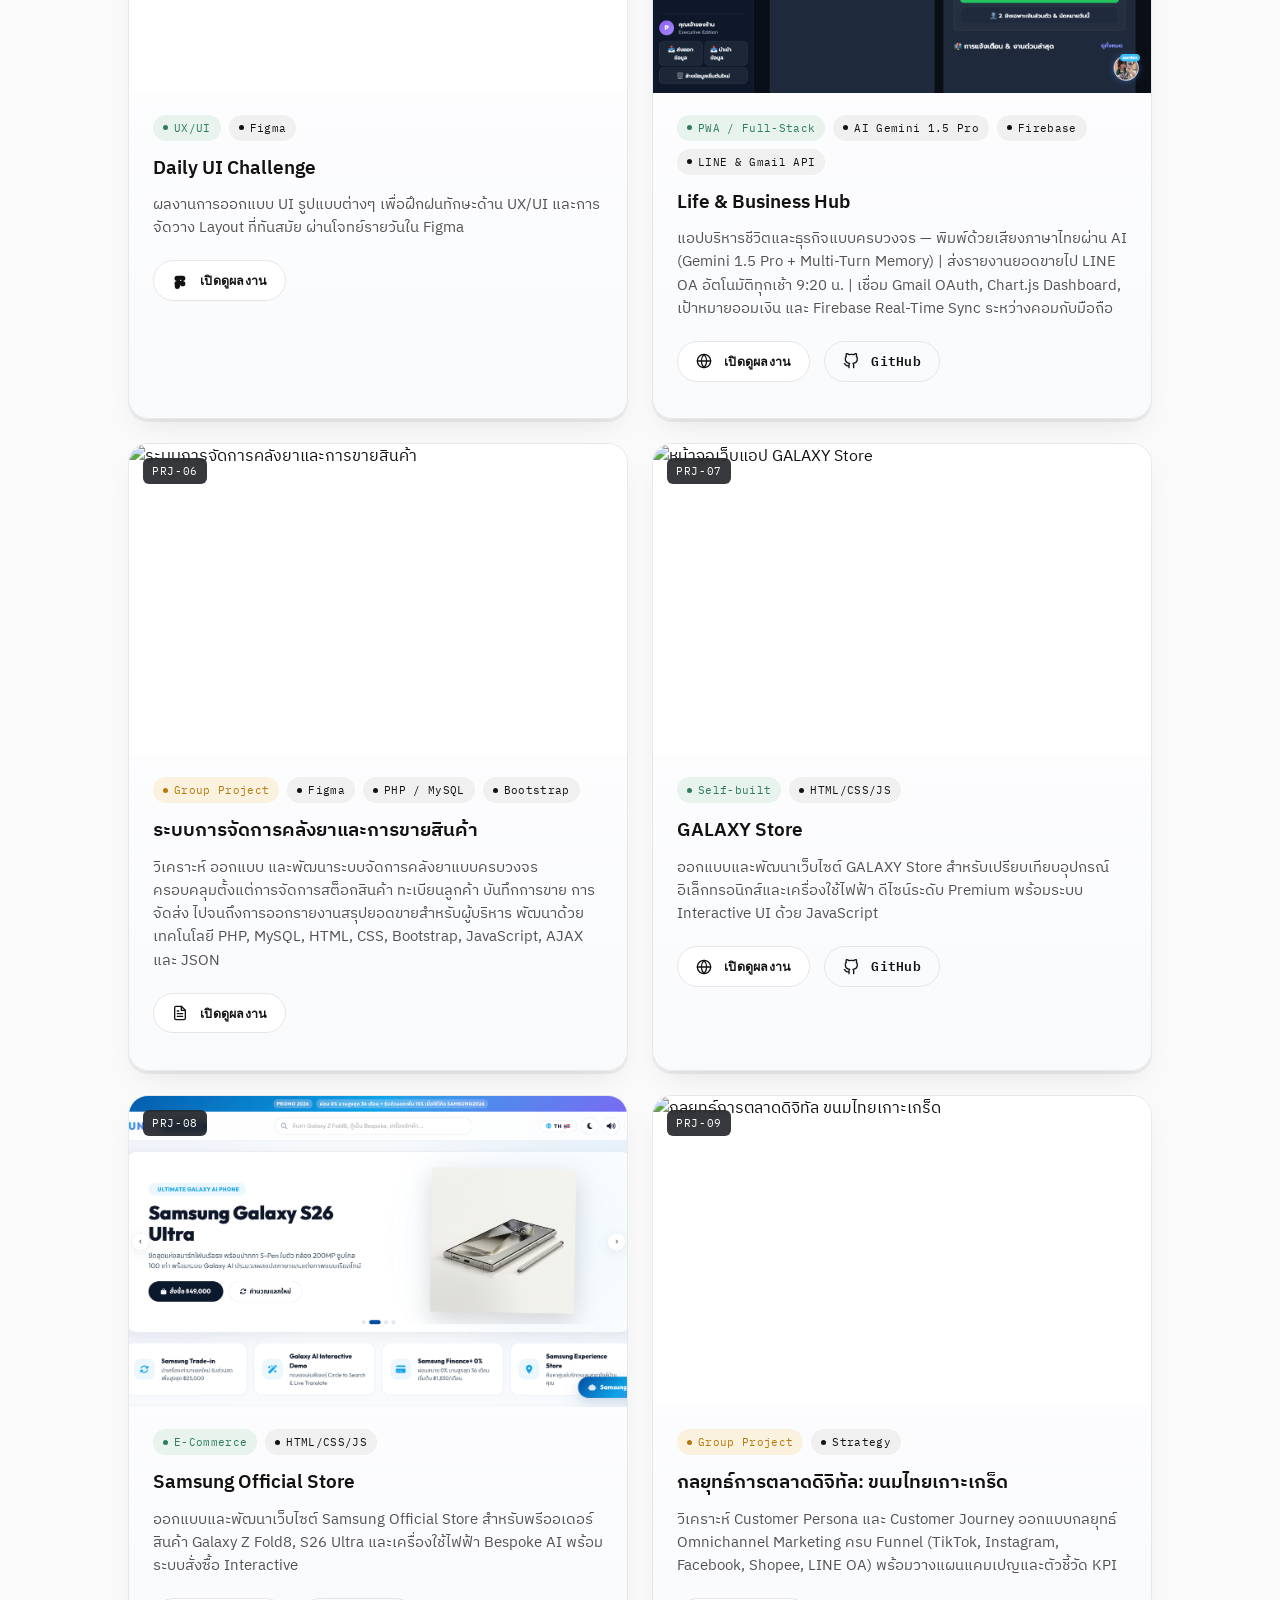
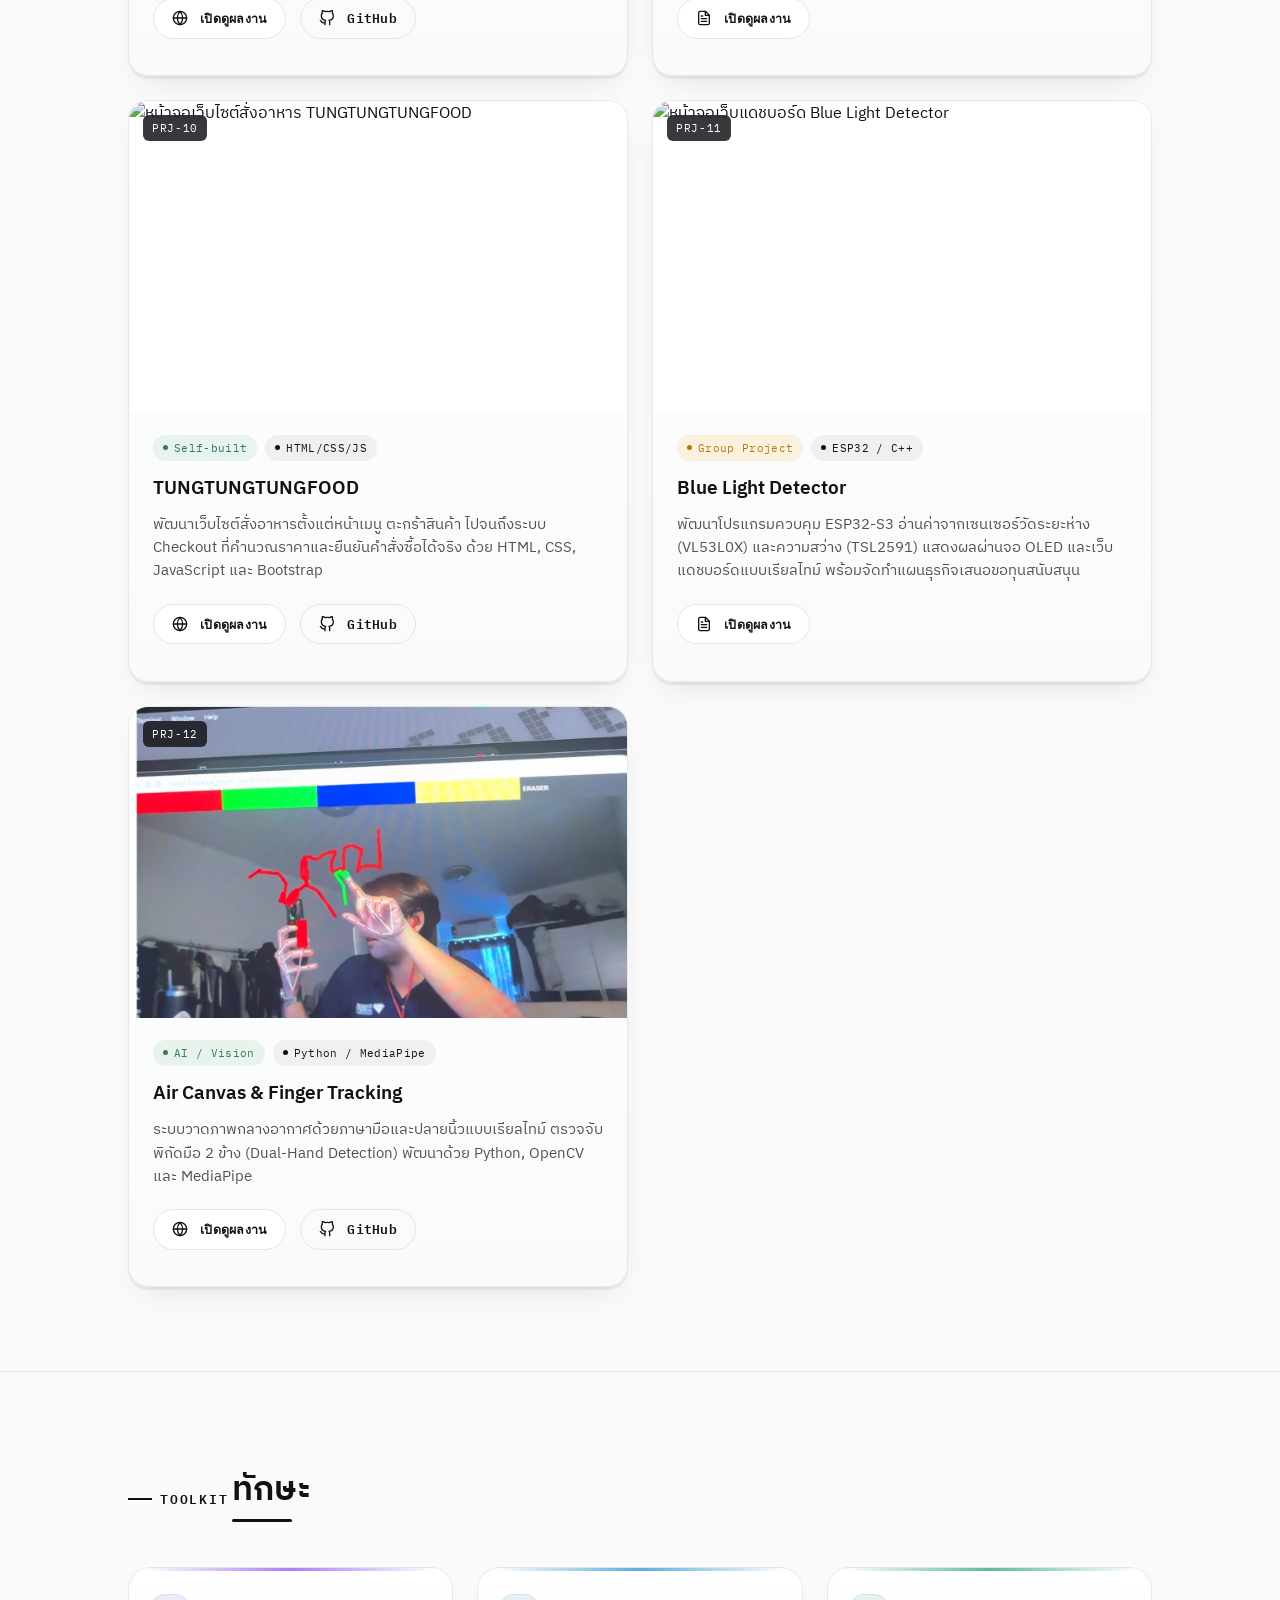
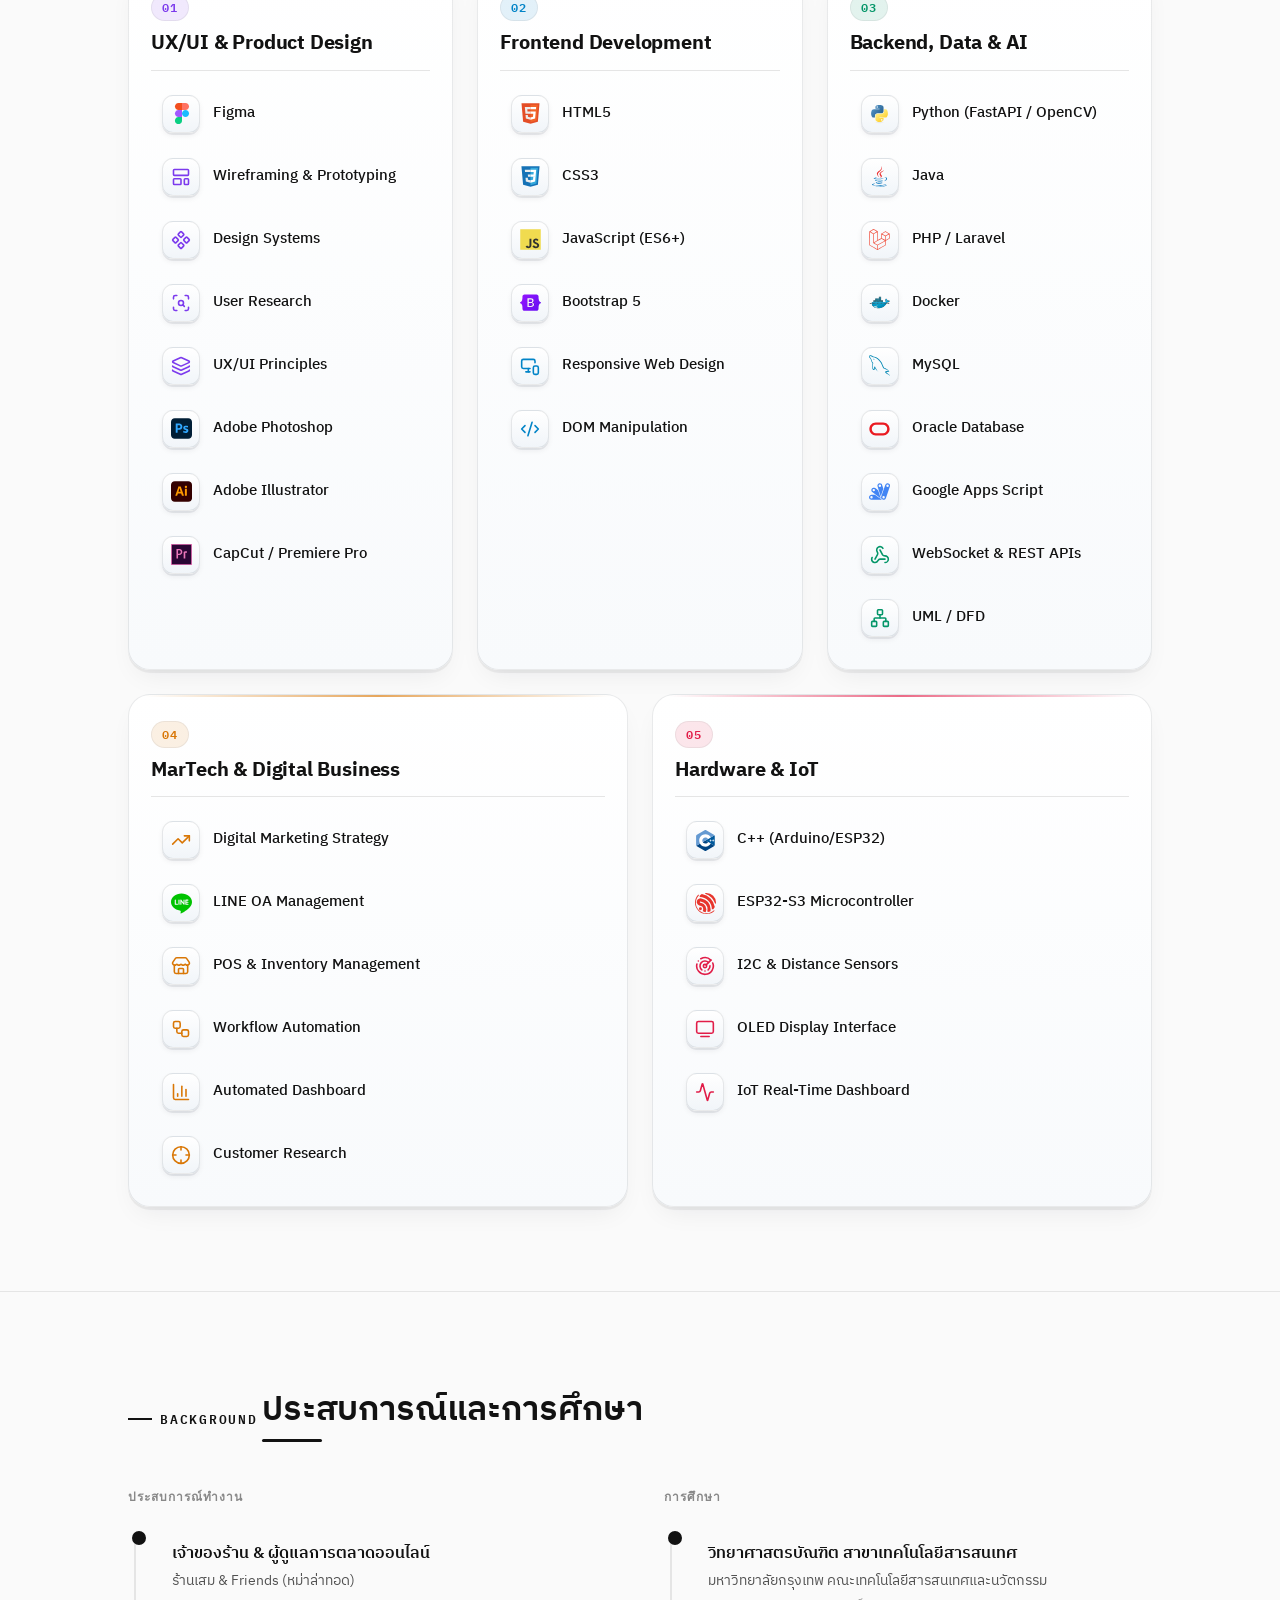
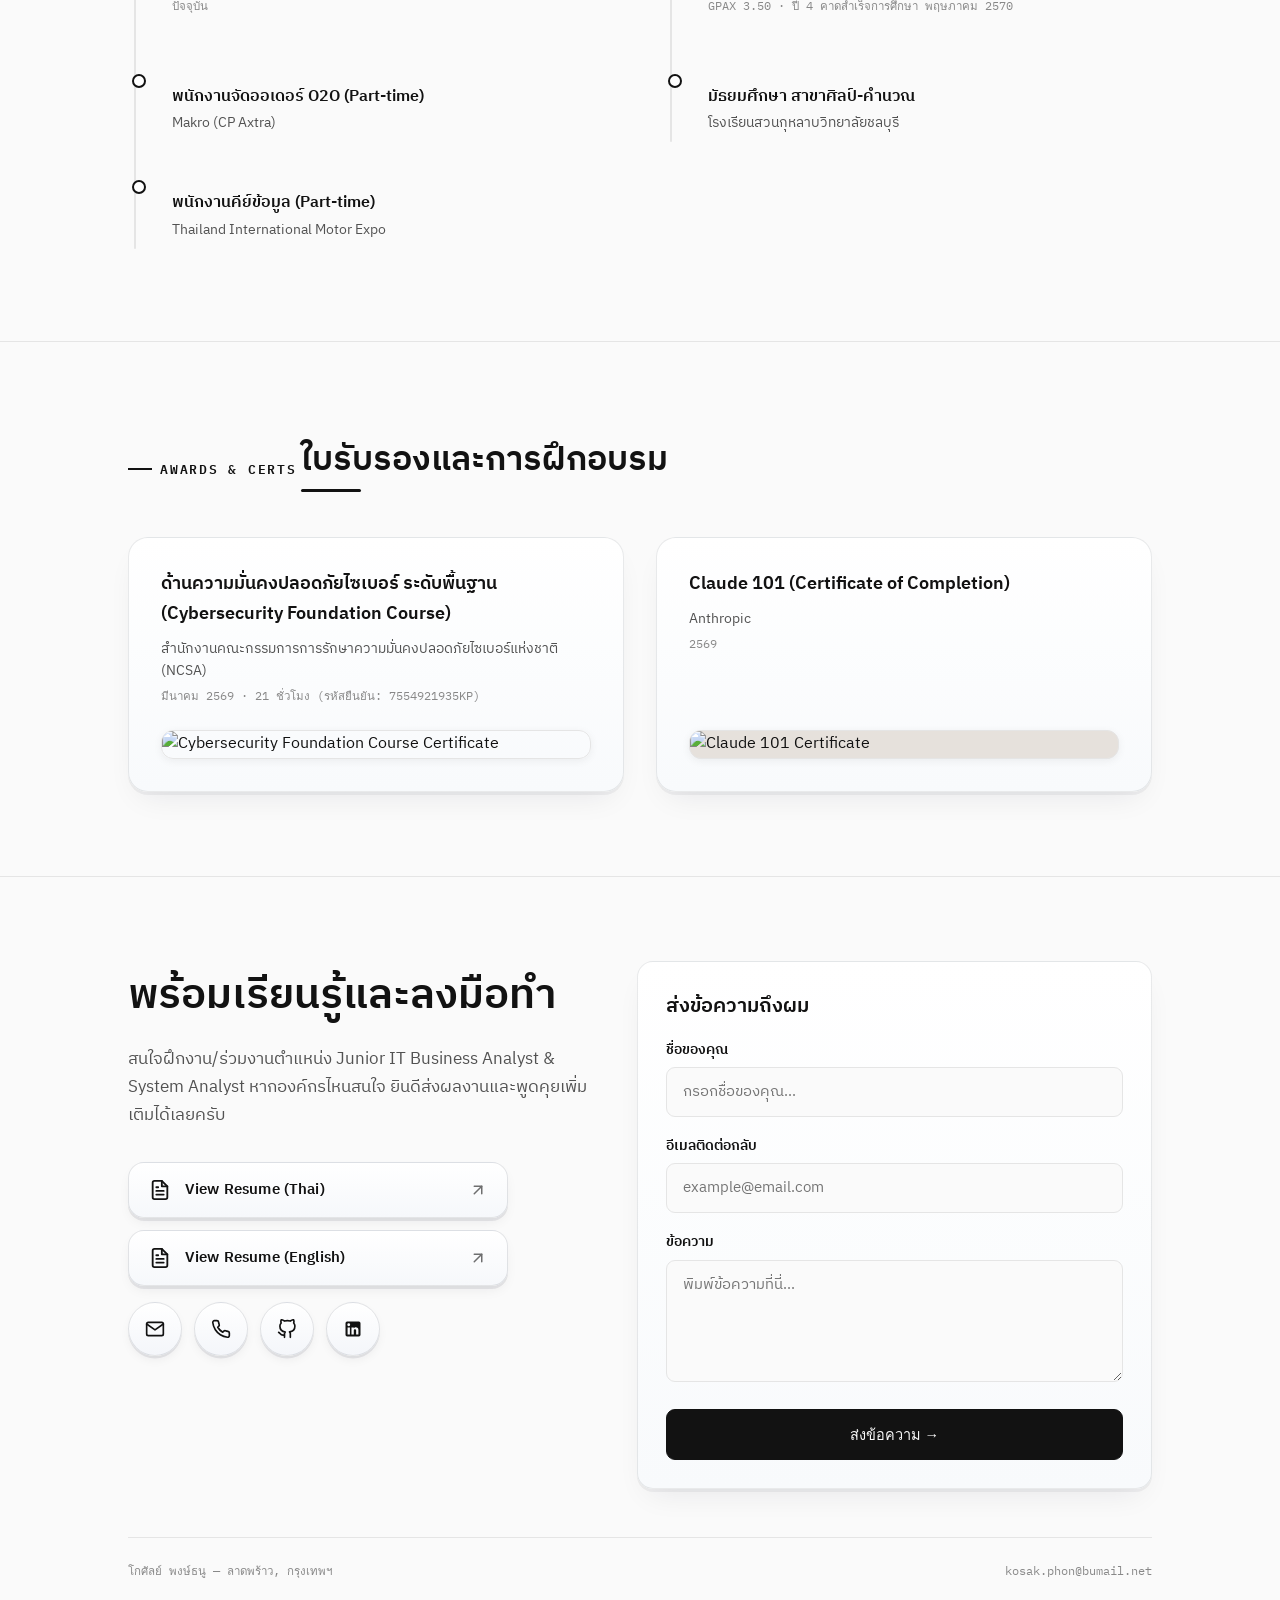
==== commit 0f3e7b09: "feat(flagship): redesign PRJ-01 as hero showcase with live MALA POS preview, KPI strip, and updated " ====
--- a/index.html
+++ b/index.html
@@ -1,5 +1,6 @@
 <!doctype html>
 <html lang="th">
+
 <head>
   <meta charset="utf-8">
   <meta name="viewport" content="width=device-width, initial-scale=1">
@@ -7,20 +8,25 @@
   <meta http-equiv="Pragma" content="no-cache">
   <meta http-equiv="Expires" content="0">
   <title>Kosan Phongthanu — Portfolio | Junior IT Business Analyst &amp; System Analyst</title>
-  <meta name="description" content="พอร์ตโฟลิโอของโกศัลย์ พงษ์ธนู นักศึกษาเทคโนโลยีสารสนเทศ ม.กรุงเทพ ที่เชี่ยวชาญการวิเคราะห์ระบบ (BA/SA), รวบรวม Requirement, และออกแบบ System Workflow ระดับองค์กร">
+  <meta name="description"
+    content="พอร์ตโฟลิโอของโกศัลย์ พงษ์ธนู นักศึกษาเทคโนโลยีสารสนเทศ ม.กรุงเทพ ที่เชี่ยวชาญการวิเคราะห์ระบบ (BA/SA), รวบรวม Requirement, และออกแบบ System Workflow ระดับองค์กร">
   <meta property="og:type" content="website">
   <meta property="og:title" content="Kosan Phongthanu — Portfolio | Junior IT Business Analyst &amp; System Analyst">
-  <meta property="og:description" content="นักศึกษาเทคโนโลยีสารสนเทศ ม.กรุงเทพ ที่สร้างระบบจริงจากปัญหาจริง ตั้งแต่ระบบ POS สุกี้หมาล่า ไปจนถึง Senior Project 113+ หน้าจอ">
+  <meta property="og:description"
+    content="นักศึกษาเทคโนโลยีสารสนเทศ ม.กรุงเทพ ที่สร้างระบบจริงจากปัญหาจริง ตั้งแต่ระบบ POS สุกี้หมาล่า ไปจนถึง Senior Project 113+ หน้าจอ">
   <meta property="og:image" content="https://i.imgur.com/3Z38He8.png">
   <meta property="og:url" content="https://portfolio-cyan-theta-22.vercel.app">
   <link rel="icon" type="image/png" href="https://i.imgur.com/3Z38He8.png">
   <meta name="twitter:card" content="summary_large_image">
   <meta name="twitter:title" content="Kosan Phongthanu — Portfolio | Junior IT Business Analyst &amp; System Analyst">
-  <meta name="twitter:description" content="นักศึกษาเทคโนโลยีสารสนเทศ ม.กรุงเทพ ที่สร้างระบบจริงจากปัญหาจริง ตั้งแต่ร้านอาหารของตัวเอง ไปจนถึงอุปกรณ์วัดแสงหน้าจอ">
+  <meta name="twitter:description"
+    content="นักศึกษาเทคโนโลยีสารสนเทศ ม.กรุงเทพ ที่สร้างระบบจริงจากปัญหาจริง ตั้งแต่ร้านอาหารของตัวเอง ไปจนถึงอุปกรณ์วัดแสงหน้าจอ">
   <meta name="twitter:image" content="https://i.imgur.com/3Z38He8.png">
   <link rel="preconnect" href="https://fonts.googleapis.com">
   <link rel="preconnect" href="https://fonts.gstatic.com" crossorigin>
-  <link href="https://fonts.googleapis.com/css2?family=Chonburi&family=IBM+Plex+Mono:wght@400;500;600&family=IBM+Plex+Sans+Thai:wght@300;400;500;600;700&display=swap" rel="stylesheet">
+  <link
+    href="https://fonts.googleapis.com/css2?family=Chonburi&family=IBM+Plex+Mono:wght@400;500;600&family=IBM+Plex+Sans+Thai:wght@300;400;500;600;700&display=swap"
+    rel="stylesheet">
   <style>
     :root {
       --paper: #FAFAFA;
@@ -68,8 +74,13 @@
       --shadow-xl: 0 24px 64px rgba(0, 0, 0, 0.6);
     }
 
-    * { box-sizing: border-box; }
-    html { scroll-behavior: smooth; }
+    * {
+      box-sizing: border-box;
+    }
+
+    html {
+      scroll-behavior: smooth;
+    }
 
     body {
       margin: 0;
@@ -84,173 +95,1006 @@
     }
 
 
-    img { max-width: 100%; display: block; }
-    a { color: inherit; text-decoration: none; }
-
-    .wrap { max-width: var(--max); margin: 0 auto; padding: 0 28px; }
-    .mono { font-family: 'IBM Plex Mono', monospace; }
-    .display { font-family: 'Chonburi', serif; }
+    img {
+      max-width: 100%;
+      display: block;
+    }
+
+    a {
+      color: inherit;
+      text-decoration: none;
+    }
+
+    .wrap {
+      max-width: var(--max);
+      margin: 0 auto;
+      padding: 0 28px;
+    }
+
+    .mono {
+      font-family: 'IBM Plex Mono', monospace;
+    }
+
+    .display {
+      font-family: 'Chonburi', serif;
+    }
 
 
     /* Scroll Progress (GPU-Composited Zero Reflow) */
-    .scroll-progress { position: fixed; top: 0; left: 0; width: 100%; height: 3px; background: linear-gradient(90deg, #2563EB, #7C3AED, #06B6D4); z-index: 10001; transform-origin: left center; transform: scaleX(0); will-change: transform; pointer-events: none; }
+    .scroll-progress {
+      position: fixed;
+      top: 0;
+      left: 0;
+      width: 100%;
+      height: 3px;
+      background: linear-gradient(90deg, #2563EB, #7C3AED, #06B6D4);
+      z-index: 10001;
+      transform-origin: left center;
+      transform: scaleX(0);
+      will-change: transform;
+      pointer-events: none;
+    }
 
     /* Nav */
-    .nav { position: sticky; top: 0; z-index: 50; background: rgba(245, 245, 242, 0.88); backdrop-filter: blur(12px); -webkit-backdrop-filter: blur(12px); border-bottom: 1px solid var(--line); transition: background-color var(--transition-base), border-color var(--transition-base); }
-    [data-theme="dark"] .nav { background: rgba(15, 17, 21, 0.88); }
-    .nav-inner { max-width: var(--max); margin: 0 auto; padding: 16px 28px; display: flex; align-items: center; justify-content: space-between; }
-    .nav-name { font-weight: 600; font-size: 15px; letter-spacing: 0.01em; position: relative; overflow: hidden; }
-    .nav-name::after { content: ''; position: absolute; bottom: -2px; left: 0; width: 0; height: 2px; background: var(--signal); transition: width var(--transition-base); }
-    .nav-name:hover::after { width: 100%; }
-    .nav-links { display: flex; gap: 28px; }
-    .nav-links a { font-size: 14px; color: var(--steel); transition: color var(--transition-fast); position: relative; padding: 4px 0; }
-    .nav-links a::after { content: ''; position: absolute; bottom: 0; left: 0; width: 0; height: 2px; background: var(--signal); transition: width var(--transition-base); border-radius: 1px; }
-    .nav-links a:hover { color: var(--signal); }
-    .nav-links a:hover::after { width: 100%; }
-    .nav-actions { display: flex; align-items: center; gap: 12px; }
-    .theme-toggle { width: 36px; height: 36px; border-radius: 50%; border: 1px solid var(--line); background: var(--surface); color: var(--ink); cursor: pointer; display: flex; align-items: center; justify-content: center; transition: all var(--transition-fast); font-size: 16px; }
-    .theme-toggle:hover { border-color: var(--signal); transform: rotate(15deg) scale(1.1); box-shadow: 0 0 12px var(--signal-glow); }
-    .lang-switch { display: flex; border: 1px solid var(--line); border-radius: 20px; overflow: hidden; flex-shrink: 0; }
-    .lang-btn { font-family: 'IBM Plex Mono', monospace; font-size: 11.5px; font-weight: 600; letter-spacing: 0.04em; padding: 6px 13px; background: transparent; border: none; cursor: pointer; color: var(--steel); transition: background var(--transition-fast), color var(--transition-fast), transform var(--transition-fast); }
-    .lang-btn.active { background: var(--ink); color: var(--paper); }
-    .lang-btn:not(.active):hover { color: var(--ink); transform: scale(1.05); }
-    a:focus-visible { outline: 2px solid var(--signal); outline-offset: 3px; border-radius: 3px; }
+    .nav {
+      position: sticky;
+      top: 0;
+      z-index: 50;
+      background: rgba(245, 245, 242, 0.88);
+      backdrop-filter: blur(12px);
+      -webkit-backdrop-filter: blur(12px);
+      border-bottom: 1px solid var(--line);
+      transition: background-color var(--transition-base), border-color var(--transition-base);
+    }
+
+    [data-theme="dark"] .nav {
+      background: rgba(15, 17, 21, 0.88);
+    }
+
+    .nav-inner {
+      max-width: var(--max);
+      margin: 0 auto;
+      padding: 16px 28px;
+      display: flex;
+      align-items: center;
+      justify-content: space-between;
+    }
+
+    .nav-name {
+      font-weight: 600;
+      font-size: 15px;
+      letter-spacing: 0.01em;
+      position: relative;
+      overflow: hidden;
+    }
+
+    .nav-name::after {
+      content: '';
+      position: absolute;
+      bottom: -2px;
+      left: 0;
+      width: 0;
+      height: 2px;
+      background: var(--signal);
+      transition: width var(--transition-base);
+    }
+
+    .nav-name:hover::after {
+      width: 100%;
+    }
+
+    .nav-links {
+      display: flex;
+      gap: 28px;
+    }
+
+    .nav-links a {
+      font-size: 14px;
+      color: var(--steel);
+      transition: color var(--transition-fast);
+      position: relative;
+      padding: 4px 0;
+    }
+
+    .nav-links a::after {
+      content: '';
+      position: absolute;
+      bottom: 0;
+      left: 0;
+      width: 0;
+      height: 2px;
+      background: var(--signal);
+      transition: width var(--transition-base);
+      border-radius: 1px;
+    }
+
+    .nav-links a:hover {
+      color: var(--signal);
+    }
+
+    .nav-links a:hover::after {
+      width: 100%;
+    }
+
+    .nav-actions {
+      display: flex;
+      align-items: center;
+      gap: 12px;
+    }
+
+    .theme-toggle {
+      width: 36px;
+      height: 36px;
+      border-radius: 50%;
+      border: 1px solid var(--line);
+      background: var(--surface);
+      color: var(--ink);
+      cursor: pointer;
+      display: flex;
+      align-items: center;
+      justify-content: center;
+      transition: all var(--transition-fast);
+      font-size: 16px;
+    }
+
+    .theme-toggle:hover {
+      border-color: var(--signal);
+      transform: rotate(15deg) scale(1.1);
+      box-shadow: 0 0 12px var(--signal-glow);
+    }
+
+    .lang-switch {
+      display: flex;
+      border: 1px solid var(--line);
+      border-radius: 20px;
+      overflow: hidden;
+      flex-shrink: 0;
+    }
+
+    .lang-btn {
+      font-family: 'IBM Plex Mono', monospace;
+      font-size: 11.5px;
+      font-weight: 600;
+      letter-spacing: 0.04em;
+      padding: 6px 13px;
+      background: transparent;
+      border: none;
+      cursor: pointer;
+      color: var(--steel);
+      transition: background var(--transition-fast), color var(--transition-fast), transform var(--transition-fast);
+    }
+
+    .lang-btn.active {
+      background: var(--ink);
+      color: var(--paper);
+    }
+
+    .lang-btn:not(.active):hover {
+      color: var(--ink);
+      transform: scale(1.05);
+    }
+
+    a:focus-visible {
+      outline: 2px solid var(--signal);
+      outline-offset: 3px;
+      border-radius: 3px;
+    }
 
     /* Hero */
-    .hero { padding: 64px 0 48px; position: relative; overflow: hidden; }
-    .eyebrow { font-family: 'IBM Plex Mono', monospace; font-size: 12.5px; letter-spacing: 0.14em; text-transform: uppercase; color: var(--signal); font-weight: 600; margin: 0 0 18px; display: inline-flex; align-items: center; gap: 8px; }
-    .eyebrow::before { content: ''; width: 24px; height: 2px; background: var(--signal); display: inline-block; }
-    .hero-inner { display: grid; grid-template-columns: 1fr auto; gap: 48px; align-items: center; position: relative; z-index: 1; }
-    .hero-name { font-size: clamp(40px, 7vw, 68px); line-height: 1.05; margin: 0 0 14px; color: var(--ink); position: relative; }
-    .hero-sub { font-size: clamp(17px, 2.4vw, 20px); color: var(--steel); max-width: 620px; margin: 0 0 28px; font-weight: 400; line-height: 1.7; }
-    .hero-photo { width: 250px; height: 320px; border-radius: var(--radius); overflow: hidden; border: 1px solid var(--line); flex-shrink: 0; background: var(--surface); box-shadow: var(--shadow-lg); position: relative; transition: transform var(--transition-slow), box-shadow var(--transition-slow); }
-    .hero-photo:hover { transform: translateY(-8px) rotate(2deg); box-shadow: var(--shadow-xl); }
-    .hero-photo::before { content: ''; position: absolute; inset: 0; background: linear-gradient(180deg, transparent 60%, rgba(0,0,0,0.1) 100%); z-index: 1; pointer-events: none; }
-    .hero-photo img { width: 100%; height: 100%; object-fit: cover; object-position: top center; transition: transform var(--transition-slow); }
-    .hero-photo:hover img { transform: scale(1.08); }
+    .hero {
+      padding: 64px 0 48px;
+      position: relative;
+      overflow: hidden;
+    }
+
+    .eyebrow {
+      font-family: 'IBM Plex Mono', monospace;
+      font-size: 12.5px;
+      letter-spacing: 0.14em;
+      text-transform: uppercase;
+      color: var(--signal);
+      font-weight: 600;
+      margin: 0 0 18px;
+      display: inline-flex;
+      align-items: center;
+      gap: 8px;
+    }
+
+    .eyebrow::before {
+      content: '';
+      width: 24px;
+      height: 2px;
+      background: var(--signal);
+      display: inline-block;
+    }
+
+    .hero-inner {
+      display: grid;
+      grid-template-columns: 1fr auto;
+      gap: 48px;
+      align-items: center;
+      position: relative;
+      z-index: 1;
+    }
+
+    .hero-name {
+      font-size: clamp(40px, 7vw, 68px);
+      line-height: 1.05;
+      margin: 0 0 14px;
+      color: var(--ink);
+      position: relative;
+    }
+
+    .hero-sub {
+      font-size: clamp(17px, 2.4vw, 20px);
+      color: var(--steel);
+      max-width: 620px;
+      margin: 0 0 28px;
+      font-weight: 400;
+      line-height: 1.7;
+    }
+
+    .hero-photo {
+      width: 250px;
+      height: 320px;
+      border-radius: var(--radius);
+      overflow: hidden;
+      border: 1px solid var(--line);
+      flex-shrink: 0;
+      background: var(--surface);
+      box-shadow: var(--shadow-lg);
+      position: relative;
+      transition: transform var(--transition-slow), box-shadow var(--transition-slow);
+    }
+
+    .hero-photo:hover {
+      transform: translateY(-8px) rotate(2deg);
+      box-shadow: var(--shadow-xl);
+    }
+
+    .hero-photo::before {
+      content: '';
+      position: absolute;
+      inset: 0;
+      background: linear-gradient(180deg, transparent 60%, rgba(0, 0, 0, 0.1) 100%);
+      z-index: 1;
+      pointer-events: none;
+    }
+
+    .hero-photo img {
+      width: 100%;
+      height: 100%;
+      object-fit: cover;
+      object-position: top center;
+      transition: transform var(--transition-slow);
+    }
+
+    .hero-photo:hover img {
+      transform: scale(1.08);
+    }
 
     /* Readout */
-    .readout { display: flex; flex-wrap: wrap; border: 1px solid var(--line); border-radius: var(--radius); background: var(--surface); overflow: hidden; box-shadow: var(--shadow-sm); transition: box-shadow var(--transition-base), transform var(--transition-base); }
-    .readout:hover { box-shadow: var(--shadow-md); transform: translateY(-2px); }
-    .readout-cell { flex: 1 1 150px; padding: 18px 20px; border-right: 1px solid var(--line); position: relative; transition: background-color var(--transition-fast); }
-    .readout-cell:hover { background: var(--signal-soft); }
-    .readout-cell:last-child { border-right: none; }
-    .readout-label { font-family: 'IBM Plex Mono', monospace; font-size: 10.5px; letter-spacing: 0.08em; text-transform: uppercase; color: var(--steel-soft); margin: 0 0 8px; }
-    .readout-value { font-family: 'IBM Plex Mono', monospace; font-size: clamp(18px, 2.6vw, 24px); font-weight: 600; color: var(--ink); display: flex; align-items: baseline; gap: 4px; }
-    .readout-value .unit { font-size: 13px; color: var(--steel); font-weight: 400; }
-    .readout-value .counter { display: inline-block; min-width: 1ch; }
-    .readout-dot { position: absolute; top: 18px; right: 16px; width: 6px; height: 6px; border-radius: 50%; background: var(--ok); animation: pulse 2s ease-in-out infinite; }
-    @keyframes pulse { 0%, 100% { opacity: 1; transform: scale(1); box-shadow: 0 0 0 0 rgba(46, 125, 91, 0.4); } 50% { opacity: 0.7; transform: scale(1.2); box-shadow: 0 0 0 6px rgba(46, 125, 91, 0); } }
+    .readout {
+      display: flex;
+      flex-wrap: wrap;
+      border: 1px solid var(--line);
+      border-radius: var(--radius);
+      background: var(--surface);
+      overflow: hidden;
+      box-shadow: var(--shadow-sm);
+      transition: box-shadow var(--transition-base), transform var(--transition-base);
+    }
+
+    .readout:hover {
+      box-shadow: var(--shadow-md);
+      transform: translateY(-2px);
+    }
+
+    .readout-cell {
+      flex: 1 1 150px;
+      padding: 18px 20px;
+      border-right: 1px solid var(--line);
+      position: relative;
+      transition: background-color var(--transition-fast);
+    }
+
+    .readout-cell:hover {
+      background: var(--signal-soft);
+    }
+
+    .readout-cell:last-child {
+      border-right: none;
+    }
+
+    .readout-label {
+      font-family: 'IBM Plex Mono', monospace;
+      font-size: 10.5px;
+      letter-spacing: 0.08em;
+      text-transform: uppercase;
+      color: var(--steel-soft);
+      margin: 0 0 8px;
+    }
+
+    .readout-value {
+      font-family: 'IBM Plex Mono', monospace;
+      font-size: clamp(18px, 2.6vw, 24px);
+      font-weight: 600;
+      color: var(--ink);
+      display: flex;
+      align-items: baseline;
+      gap: 4px;
+    }
+
+    .readout-value .unit {
+      font-size: 13px;
+      color: var(--steel);
+      font-weight: 400;
+    }
+
+    .readout-value .counter {
+      display: inline-block;
+      min-width: 1ch;
+    }
+
+    .readout-dot {
+      position: absolute;
+      top: 18px;
+      right: 16px;
+      width: 6px;
+      height: 6px;
+      border-radius: 50%;
+      background: var(--ok);
+      animation: pulse 2s ease-in-out infinite;
+    }
+
+    @keyframes pulse {
+
+      0%,
+      100% {
+        opacity: 1;
+        transform: scale(1);
+        box-shadow: 0 0 0 0 rgba(46, 125, 91, 0.4);
+      }
+
+      50% {
+        opacity: 0.7;
+        transform: scale(1.2);
+        box-shadow: 0 0 0 6px rgba(46, 125, 91, 0);
+      }
+    }
 
     /* Section */
-    .section { padding: 84px 0; border-top: 1px solid var(--line); position: relative; }
-    .section-head { margin: 0 0 40px; }
-    .section-title { font-size: clamp(26px, 3.4vw, 34px); margin: 6px 0 0; color: var(--ink); font-weight: 600; position: relative; display: inline-block; }
-    .section-title::after { content: ''; position: absolute; bottom: -4px; left: 0; width: 60px; height: 3px; background: var(--signal); border-radius: 2px; transition: width var(--transition-slow); }
-    .section-head:hover .section-title::after { width: 100%; }
-    .section-lede { color: var(--steel); max-width: 620px; margin: 14px 0 0; font-size: 16px; line-height: 1.7; }
+    .section {
+      padding: 84px 0;
+      border-top: 1px solid var(--line);
+      position: relative;
+    }
+
+    .section-head {
+      margin: 0 0 40px;
+    }
+
+    .section-title {
+      font-size: clamp(26px, 3.4vw, 34px);
+      margin: 6px 0 0;
+      color: var(--ink);
+      font-weight: 600;
+      position: relative;
+      display: inline-block;
+    }
+
+    .section-title::after {
+      content: '';
+      position: absolute;
+      bottom: -4px;
+      left: 0;
+      width: 60px;
+      height: 3px;
+      background: var(--signal);
+      border-radius: 2px;
+      transition: width var(--transition-slow);
+    }
+
+    .section-head:hover .section-title::after {
+      width: 100%;
+    }
+
+    .section-lede {
+      color: var(--steel);
+      max-width: 620px;
+      margin: 14px 0 0;
+      font-size: 16px;
+      line-height: 1.7;
+    }
 
     /* Intro */
-    .intro-grid { display: grid; grid-template-columns: 1.1fr 0.9fr; gap: 56px; align-items: start; }
-    .intro-text p { color: var(--ink); font-size: 17.5px; margin: 0 0 18px; line-height: 1.8; }
-    .intro-text strong { color: var(--signal); font-weight: 600; position: relative; }
-    .intro-text strong::after { content: ''; position: absolute; bottom: 2px; left: 0; width: 100%; height: 6px; background: var(--signal-soft); z-index: -1; border-radius: 2px; }
-    .intro-card { background: var(--surface); border: 1px solid var(--line); border-radius: var(--radius); padding: 26px 26px 22px; box-shadow: var(--shadow-sm); transition: box-shadow var(--transition-base), transform var(--transition-base); position: relative; overflow: hidden; }
-    .intro-card::before { content: ''; position: absolute; top: 0; left: 0; width: 100%; height: 3px; background: var(--signal); transform: scaleX(0); transform-origin: left; transition: transform var(--transition-slow); }
-    .intro-card:hover { box-shadow: var(--shadow-md); transform: translateY(-4px); }
-    .intro-card:hover::before { transform: scaleX(1); }
-    .intro-card h4 { font-family: 'IBM Plex Mono', monospace; font-size: 11px; letter-spacing: 0.1em; text-transform: uppercase; color: var(--steel-soft); margin: 0 0 16px; font-weight: 600; }
-    .intro-card ul { list-style: none; margin: 0; padding: 0; }
-    .intro-card li { display: flex; justify-content: space-between; gap: 12px; padding: 11px 0; border-bottom: 1px solid var(--line); font-size: 14.5px; flex-wrap: wrap; transition: padding-left var(--transition-fast); }
-    .intro-card li:hover { padding-left: 8px; color: var(--signal); }
-    .intro-card li:last-child { border-bottom: none; }
-    .intro-card li span:first-child { color: var(--steel); }
-    .intro-card li span:last-child { color: var(--ink); font-weight: 500; text-align: right; }
+    .intro-grid {
+      display: grid;
+      grid-template-columns: 1.1fr 0.9fr;
+      gap: 56px;
+      align-items: start;
+    }
+
+    .intro-text p {
+      color: var(--ink);
+      font-size: 17.5px;
+      margin: 0 0 18px;
+      line-height: 1.8;
+    }
+
+    .intro-text strong {
+      color: var(--signal);
+      font-weight: 600;
+      position: relative;
+    }
+
+    .intro-text strong::after {
+      content: '';
+      position: absolute;
+      bottom: 2px;
+      left: 0;
+      width: 100%;
+      height: 6px;
+      background: var(--signal-soft);
+      z-index: -1;
+      border-radius: 2px;
+    }
+
+    .intro-card {
+      background: var(--surface);
+      border: 1px solid var(--line);
+      border-radius: var(--radius);
+      padding: 26px 26px 22px;
+      box-shadow: var(--shadow-sm);
+      transition: box-shadow var(--transition-base), transform var(--transition-base);
+      position: relative;
+      overflow: hidden;
+    }
+
+    .intro-card::before {
+      content: '';
+      position: absolute;
+      top: 0;
+      left: 0;
+      width: 100%;
+      height: 3px;
+      background: var(--signal);
+      transform: scaleX(0);
+      transform-origin: left;
+      transition: transform var(--transition-slow);
+    }
+
+    .intro-card:hover {
+      box-shadow: var(--shadow-md);
+      transform: translateY(-4px);
+    }
+
+    .intro-card:hover::before {
+      transform: scaleX(1);
+    }
+
+    .intro-card h4 {
+      font-family: 'IBM Plex Mono', monospace;
+      font-size: 11px;
+      letter-spacing: 0.1em;
+      text-transform: uppercase;
+      color: var(--steel-soft);
+      margin: 0 0 16px;
+      font-weight: 600;
+    }
+
+    .intro-card ul {
+      list-style: none;
+      margin: 0;
+      padding: 0;
+    }
+
+    .intro-card li {
+      display: flex;
+      justify-content: space-between;
+      gap: 12px;
+      padding: 11px 0;
+      border-bottom: 1px solid var(--line);
+      font-size: 14.5px;
+      flex-wrap: wrap;
+      transition: padding-left var(--transition-fast);
+    }
+
+    .intro-card li:hover {
+      padding-left: 8px;
+      color: var(--signal);
+    }
+
+    .intro-card li:last-child {
+      border-bottom: none;
+    }
+
+    .intro-card li span:first-child {
+      color: var(--steel);
+    }
+
+    .intro-card li span:last-child {
+      color: var(--ink);
+      font-weight: 500;
+      text-align: right;
+    }
 
     /* Work Grid */
-    .work-grid { display: grid; grid-template-columns: repeat(2, 1fr); gap: 24px; }
-    .work-card { background: var(--surface); border: 1px solid var(--line); border-radius: var(--radius); overflow: hidden; display: flex; flex-direction: column; transition: transform var(--transition-base), box-shadow var(--transition-base), border-color var(--transition-base); position: relative; }
-    .work-card::before { content: ''; position: absolute; top: 0; left: 0; width: 100%; height: 100%; background: linear-gradient(180deg, transparent 0%, rgba(0, 0, 0, 0.03) 100%); opacity: 0; transition: opacity var(--transition-base); pointer-events: none; z-index: 1; }
-    .work-card:hover { transform: translateY(-8px); box-shadow: var(--shadow-lg); border-color: var(--signal); }
-    .work-card:hover::before { opacity: 1; }
-    .work-card.featured { grid-column: 1 / -1; }
-    .work-card.featured .work-media-row { display: grid; grid-template-columns: 1.1fr 1fr; }
-    .work-media { position: relative; aspect-ratio: 16/10; overflow: hidden; background: var(--surface); }
-    .work-card.featured .work-media { aspect-ratio: auto; height: 100%; min-height: 260px; }
-    .work-media img { width: 100%; height: 100%; object-fit: cover; object-position: top center; transition: transform 0.8s cubic-bezier(0.4, 0, 0.2, 1); }
-    .work-card:hover .work-media img { transform: scale(1.08); }
-    .work-media-overlay { position: absolute; inset: 0; background: linear-gradient(180deg, transparent 50%, rgba(0,0,0,0.6) 100%); opacity: 0; transition: opacity var(--transition-base); display: flex; align-items: flex-end; padding: 20px; z-index: 2; }
-    .work-card:hover .work-media-overlay { opacity: 1; }
-    .work-media-overlay-text { color: #fff; font-family: 'IBM Plex Mono', monospace; font-size: 12px; letter-spacing: 0.05em; }
-    .work-id { position: absolute; top: 14px; left: 14px; font-family: 'IBM Plex Mono', monospace; font-size: 11px; letter-spacing: 0.06em; background: rgba(21, 23, 26, 0.85); color: #fff; padding: 4px 9px; border-radius: 6px; z-index: 3; backdrop-filter: blur(4px); }
-    .work-body { padding: 22px 24px 24px; display: flex; flex-direction: column; gap: 10px; flex: 1; position: relative; z-index: 2; }
-    .work-tags { display: flex; gap: 8px; flex-wrap: wrap; margin-bottom: 2px; }
-    .tag { font-family: 'IBM Plex Mono', monospace; font-size: 11px; letter-spacing: 0.03em; padding: 4px 10px; border-radius: 20px; display: inline-flex; align-items: center; gap: 6px; transition: transform var(--transition-fast), box-shadow var(--transition-fast); }
-    .tag:hover { transform: translateY(-2px); box-shadow: 0 4px 12px rgba(0,0,0,0.1); }
-    .tag::before { content: ""; width: 5px; height: 5px; border-radius: 50%; display: inline-block; }
-    .tag.t-self { background: var(--ok-soft); color: var(--ok); }
-    .tag.t-self::before { background: var(--ok); }
-    .tag.t-group { background: var(--warn-soft); color: var(--warn); }
-    .tag.t-group::before { background: var(--warn); }
-    .tag.t-senior { background: #374151; color: #F9FAFB; }
-    .tag.t-senior::before { background: #9CA3AF; }
-    .tag.t-corp { background: #111827; color: #F9FAFB; font-weight: 600; border: 1px solid #374151; }
-    .tag.t-corp::before { display: none; }
-    .tag.t-skill { background: var(--signal-soft); color: var(--signal); }
-    .tag.t-skill::before { background: var(--signal); }
-    .work-title { font-size: 19px; font-weight: 600; margin: 0; color: var(--ink); transition: color var(--transition-fast); }
-    .work-card:hover .work-title { color: var(--signal); }
-    .work-desc { font-size: 14.5px; color: var(--steel); margin: 0; line-height: 1.6; }
-    .work-link { margin-top: 10px; font-family: 'IBM Plex Mono', monospace; font-size: 12.5px; color: var(--steel-soft); display: inline-flex; align-items: center; gap: 6px; }
-    .demo-btn { font-family: 'IBM Plex Mono', monospace; font-size: 12.5px; font-weight: 600; letter-spacing: 0.02em; color: var(--ink); background: var(--surface); border: 1px solid var(--line); display: inline-flex; align-items: center; gap: 6px; padding: 9px 18px; border-radius: 24px; transition: all var(--transition-fast); position: relative; overflow: hidden; isolation: isolate; cursor: pointer; }
-    .demo-btn::before { content: ''; position: absolute; top: 0; left: -100%; width: 100%; height: 100%; background: var(--signal); transition: left var(--transition-base); z-index: -1; }
-    .demo-btn:hover::before { left: 0; }
-    .demo-btn:hover { color: #FFFFFF; border-color: var(--signal); transform: translateY(-2px); box-shadow: 0 6px 16px var(--signal-glow); }
-    .demo-btn:active { transform: translateY(0); box-shadow: none; }
-    .demo-btn span, .demo-btn svg { position: relative; z-index: 1; }
-    .demo-btn.btn-line { background: #00B900; color: #FFFFFF; border: 1px solid #00B900; }
-    .demo-btn.btn-line::before { background: #009900; z-index: -1; }
-    .demo-btn.btn-line:hover { color: #FFFFFF; border-color: #009900; box-shadow: 0 6px 16px rgba(0, 185, 0, 0.28); }
-    .demo-btn.btn-ghost { background: transparent; color: var(--ink); border: 1px solid var(--line); }
-    .demo-btn.btn-ghost::before { background: var(--signal); z-index: -1; }
-    .demo-btn.btn-ghost:hover { color: #FFFFFF; border-color: var(--signal); box-shadow: 0 6px 16px var(--signal-glow); }
-    .live-badge { color: var(--ok); font-weight: 600; display: inline-flex; align-items: center; gap: 6px; font-size: 0.85rem; }
-    .live-badge .pulse-dot { width: 8px; height: 8px; border-radius: 50%; background: var(--ok); display: inline-block; animation: pulse 1.5s ease-in-out infinite; flex-shrink: 0; }
-    .wip-badge { color: var(--warn); font-weight: 600; display: inline-flex; align-items: center; gap: 6px; font-size: 0.85rem; }
-    .wip-badge .pulse-dot { width: 8px; height: 8px; border-radius: 50%; background: var(--warn); display: inline-block; animation: pulse 1.5s ease-in-out infinite; flex-shrink: 0; }
+    .work-grid {
+      display: grid;
+      grid-template-columns: repeat(2, 1fr);
+      gap: 24px;
+    }
+
+    .work-card {
+      background: var(--surface);
+      border: 1px solid var(--line);
+      border-radius: var(--radius);
+      overflow: hidden;
+      display: flex;
+      flex-direction: column;
+      transition: transform var(--transition-base), box-shadow var(--transition-base), border-color var(--transition-base);
+      position: relative;
+    }
+
+    .work-card::before {
+      content: '';
+      position: absolute;
+      top: 0;
+      left: 0;
+      width: 100%;
+      height: 100%;
+      background: linear-gradient(180deg, transparent 0%, rgba(0, 0, 0, 0.03) 100%);
+      opacity: 0;
+      transition: opacity var(--transition-base);
+      pointer-events: none;
+      z-index: 1;
+    }
+
+    .work-card:hover {
+      transform: translateY(-8px);
+      box-shadow: var(--shadow-lg);
+      border-color: var(--signal);
+    }
+
+    .work-card:hover::before {
+      opacity: 1;
+    }
+
+    .work-card.featured {
+      grid-column: 1 / -1;
+    }
+
+    .work-card.featured .work-media-row {
+      display: grid;
+      grid-template-columns: 1.1fr 1fr;
+    }
+
+    .work-media {
+      position: relative;
+      aspect-ratio: 16/10;
+      overflow: hidden;
+      background: var(--surface);
+    }
+
+    .work-card.featured .work-media {
+      aspect-ratio: auto;
+      height: 100%;
+      min-height: 260px;
+    }
+
+    .work-media img {
+      width: 100%;
+      height: 100%;
+      object-fit: cover;
+      object-position: top center;
+      transition: transform 0.8s cubic-bezier(0.4, 0, 0.2, 1);
+    }
+
+    .work-card:hover .work-media img {
+      transform: scale(1.08);
+    }
+
+    .work-media-overlay {
+      position: absolute;
+      inset: 0;
+      background: linear-gradient(180deg, transparent 50%, rgba(0, 0, 0, 0.6) 100%);
+      opacity: 0;
+      transition: opacity var(--transition-base);
+      display: flex;
+      align-items: flex-end;
+      padding: 20px;
+      z-index: 2;
+    }
+
+    .work-card:hover .work-media-overlay {
+      opacity: 1;
+    }
+
+    .work-media-overlay-text {
+      color: #fff;
+      font-family: 'IBM Plex Mono', monospace;
+      font-size: 12px;
+      letter-spacing: 0.05em;
+    }
+
+    .work-id {
+      position: absolute;
+      top: 14px;
+      left: 14px;
+      font-family: 'IBM Plex Mono', monospace;
+      font-size: 11px;
+      letter-spacing: 0.06em;
+      background: rgba(21, 23, 26, 0.85);
+      color: #fff;
+      padding: 4px 9px;
+      border-radius: 6px;
+      z-index: 3;
+      backdrop-filter: blur(4px);
+    }
+
+    .work-body {
+      padding: 22px 24px 24px;
+      display: flex;
+      flex-direction: column;
+      gap: 10px;
+      flex: 1;
+      position: relative;
+      z-index: 2;
+    }
+
+    .work-tags {
+      display: flex;
+      gap: 8px;
+      flex-wrap: wrap;
+      margin-bottom: 2px;
+    }
+
+    .tag {
+      font-family: 'IBM Plex Mono', monospace;
+      font-size: 11px;
+      letter-spacing: 0.03em;
+      padding: 4px 10px;
+      border-radius: 20px;
+      display: inline-flex;
+      align-items: center;
+      gap: 6px;
+      transition: transform var(--transition-fast), box-shadow var(--transition-fast);
+    }
+
+    .tag:hover {
+      transform: translateY(-2px);
+      box-shadow: 0 4px 12px rgba(0, 0, 0, 0.1);
+    }
+
+    .tag::before {
+      content: "";
+      width: 5px;
+      height: 5px;
+      border-radius: 50%;
+      display: inline-block;
+    }
+
+    .tag.t-self {
+      background: var(--ok-soft);
+      color: var(--ok);
+    }
+
+    .tag.t-self::before {
+      background: var(--ok);
+    }
+
+    .tag.t-group {
+      background: var(--warn-soft);
+      color: var(--warn);
+    }
+
+    .tag.t-group::before {
+      background: var(--warn);
+    }
+
+    .tag.t-senior {
+      background: #374151;
+      color: #F9FAFB;
+    }
+
+    .tag.t-senior::before {
+      background: #9CA3AF;
+    }
+
+    .tag.t-corp {
+      background: #111827;
+      color: #F9FAFB;
+      font-weight: 600;
+      border: 1px solid #374151;
+    }
+
+    .tag.t-corp::before {
+      display: none;
+    }
+
+    .tag.t-skill {
+      background: var(--signal-soft);
+      color: var(--signal);
+    }
+
+    .tag.t-skill::before {
+      background: var(--signal);
+    }
+
+    .work-title {
+      font-size: 19px;
+      font-weight: 600;
+      margin: 0;
+      color: var(--ink);
+      transition: color var(--transition-fast);
+    }
+
+    .work-card:hover .work-title {
+      color: var(--signal);
+    }
+
+    .work-desc {
+      font-size: 14.5px;
+      color: var(--steel);
+      margin: 0;
+      line-height: 1.6;
+    }
+
+    .work-link {
+      margin-top: 10px;
+      font-family: 'IBM Plex Mono', monospace;
+      font-size: 12.5px;
+      color: var(--steel-soft);
+      display: inline-flex;
+      align-items: center;
+      gap: 6px;
+    }
+
+    .demo-btn {
+      font-family: 'IBM Plex Mono', monospace;
+      font-size: 12.5px;
+      font-weight: 600;
+      letter-spacing: 0.02em;
+      color: var(--ink);
+      background: var(--surface);
+      border: 1px solid var(--line);
+      display: inline-flex;
+      align-items: center;
+      gap: 6px;
+      padding: 9px 18px;
+      border-radius: 24px;
+      transition: all var(--transition-fast);
+      position: relative;
+      overflow: hidden;
+      isolation: isolate;
+      cursor: pointer;
+    }
+
+    .demo-btn::before {
+      content: '';
+      position: absolute;
+      top: 0;
+      left: -100%;
+      width: 100%;
+      height: 100%;
+      background: var(--signal);
+      transition: left var(--transition-base);
+      z-index: -1;
+    }
+
+    .demo-btn:hover::before {
+      left: 0;
+    }
+
+    .demo-btn:hover {
+      color: #FFFFFF;
+      border-color: var(--signal);
+      transform: translateY(-2px);
+      box-shadow: 0 6px 16px var(--signal-glow);
+    }
+
+    .demo-btn:active {
+      transform: translateY(0);
+      box-shadow: none;
+    }
+
+    .demo-btn span,
+    .demo-btn svg {
+      position: relative;
+      z-index: 1;
+    }
+
+    .demo-btn.btn-line {
+      background: #00B900;
+      color: #FFFFFF;
+      border: 1px solid #00B900;
+    }
+
+    .demo-btn.btn-line::before {
+      background: #009900;
+      z-index: -1;
+    }
+
+    .demo-btn.btn-line:hover {
+      color: #FFFFFF;
+      border-color: #009900;
+      box-shadow: 0 6px 16px rgba(0, 185, 0, 0.28);
+    }
+
+    .demo-btn.btn-ghost {
+      background: transparent;
+      color: var(--ink);
+      border: 1px solid var(--line);
+    }
+
+    .demo-btn.btn-ghost::before {
+      background: var(--signal);
+      z-index: -1;
+    }
+
+    .demo-btn.btn-ghost:hover {
+      color: #FFFFFF;
+      border-color: var(--signal);
+      box-shadow: 0 6px 16px var(--signal-glow);
+    }
+
+    .live-badge {
+      color: var(--ok);
+      font-weight: 600;
+      display: inline-flex;
+      align-items: center;
+      gap: 6px;
+      font-size: 0.85rem;
+    }
+
+    .live-badge .pulse-dot {
+      width: 8px;
+      height: 8px;
+      border-radius: 50%;
+      background: var(--ok);
+      display: inline-block;
+      animation: pulse 1.5s ease-in-out infinite;
+      flex-shrink: 0;
+    }
+
+    .wip-badge {
+      color: var(--warn);
+      font-weight: 600;
+      display: inline-flex;
+      align-items: center;
+      gap: 6px;
+      font-size: 0.85rem;
+    }
+
+    .wip-badge .pulse-dot {
+      width: 8px;
+      height: 8px;
+      border-radius: 50%;
+      background: var(--warn);
+      display: inline-block;
+      animation: pulse 1.5s ease-in-out infinite;
+      flex-shrink: 0;
+    }
 
     /* Skills */
-    .skills-grid { display: grid; grid-template-columns: repeat(2, 1fr); gap: 28px 40px; }
-    .skill-group { background: var(--surface); border: 1px solid var(--line); border-radius: var(--radius); padding: 24px; transition: transform var(--transition-base), box-shadow var(--transition-base); }
-    .skill-group:hover { transform: translateY(-4px); box-shadow: var(--shadow-md); }
-    .skill-group h4 { font-family: 'IBM Plex Mono', monospace; font-size: 12px; letter-spacing: 0.08em; text-transform: uppercase; color: var(--signal); margin: 0 0 14px; font-weight: 600; display: flex; align-items: center; gap: 8px; }
-    .skill-group h4::before { content: ''; width: 8px; height: 8px; background: var(--signal); border-radius: 2px; display: inline-block; }
-    .skill-chips { display: flex; flex-wrap: wrap; gap: 8px; }
-    .chip { border: 1px solid var(--line); background: var(--paper); color: var(--ink); font-size: 13.5px; padding: 7px 13px; border-radius: 8px; transition: all var(--transition-fast); cursor: default; }
-    .chip:hover { background: var(--signal-soft); border-color: var(--signal); color: var(--signal); transform: translateY(-2px); box-shadow: 0 4px 12px var(--signal-glow); }
-    .skill-bar-container { margin-top: 16px; }
-    .skill-bar-item { margin-bottom: 12px; }
-    .skill-bar-header { display: flex; justify-content: space-between; margin-bottom: 4px; font-size: 13px; color: var(--steel); }
-    .skill-bar-track { height: 6px; background: var(--line); border-radius: 3px; overflow: hidden; }
-    .skill-bar-fill { height: 100%; background: var(--signal); border-radius: 3px; width: 0; transition: width 1.2s cubic-bezier(0.4, 0, 0.2, 1); }
-
-    
+    .skills-grid {
+      display: grid;
+      grid-template-columns: repeat(2, 1fr);
+      gap: 28px 40px;
+    }
+
+    .skill-group {
+      background: var(--surface);
+      border: 1px solid var(--line);
+      border-radius: var(--radius);
+      padding: 24px;
+      transition: transform var(--transition-base), box-shadow var(--transition-base);
+    }
+
+    .skill-group:hover {
+      transform: translateY(-4px);
+      box-shadow: var(--shadow-md);
+    }
+
+    .skill-group h4 {
+      font-family: 'IBM Plex Mono', monospace;
+      font-size: 12px;
+      letter-spacing: 0.08em;
+      text-transform: uppercase;
+      color: var(--signal);
+      margin: 0 0 14px;
+      font-weight: 600;
+      display: flex;
+      align-items: center;
+      gap: 8px;
+    }
+
+    .skill-group h4::before {
+      content: '';
+      width: 8px;
+      height: 8px;
+      background: var(--signal);
+      border-radius: 2px;
+      display: inline-block;
+    }
+
+    .skill-chips {
+      display: flex;
+      flex-wrap: wrap;
+      gap: 8px;
+    }
+
+    .chip {
+      border: 1px solid var(--line);
+      background: var(--paper);
+      color: var(--ink);
+      font-size: 13.5px;
+      padding: 7px 13px;
+      border-radius: 8px;
+      transition: all var(--transition-fast);
+      cursor: default;
+    }
+
+    .chip:hover {
+      background: var(--signal-soft);
+      border-color: var(--signal);
+      color: var(--signal);
+      transform: translateY(-2px);
+      box-shadow: 0 4px 12px var(--signal-glow);
+    }
+
+    .skill-bar-container {
+      margin-top: 16px;
+    }
+
+    .skill-bar-item {
+      margin-bottom: 12px;
+    }
+
+    .skill-bar-header {
+      display: flex;
+      justify-content: space-between;
+      margin-bottom: 4px;
+      font-size: 13px;
+      color: var(--steel);
+    }
+
+    .skill-bar-track {
+      height: 6px;
+      background: var(--line);
+      border-radius: 3px;
+      overflow: hidden;
+    }
+
+    .skill-bar-fill {
+      height: 100%;
+      background: var(--signal);
+      border-radius: 3px;
+      width: 0;
+      transition: width 1.2s cubic-bezier(0.4, 0, 0.2, 1);
+    }
+
+
     /* Modern 3D Spatial Tech Skills Grid - 5 Groups Complete (Zero-Lag GPU Depth) */
     .skills-cards-container {
       display: flex;
       flex-direction: column;
       gap: 24px;
     }
+
     .skills-cards-row-top {
       display: grid;
       grid-template-columns: repeat(3, 1fr);
       gap: 24px;
     }
+
     .skills-cards-row-bottom {
       display: grid;
       grid-template-columns: repeat(2, 1fr);
       gap: 24px;
     }
+
     .skill-card {
       --card-accent: #2563eb;
       --card-accent-soft: rgba(37, 99, 235, 0.10);
@@ -270,11 +1114,31 @@
         0 3px 0 rgba(15, 23, 42, 0.05);
       backface-visibility: hidden;
     }
-    .skill-card[data-cat="01"] { --card-accent: #7c3aed; --card-accent-soft: rgba(124, 58, 237, 0.11); }
-    .skill-card[data-cat="02"] { --card-accent: #0284c7; --card-accent-soft: rgba(2, 132, 199, 0.11); }
-    .skill-card[data-cat="03"] { --card-accent: #059669; --card-accent-soft: rgba(5, 150, 105, 0.11); }
-    .skill-card[data-cat="04"] { --card-accent: #d97706; --card-accent-soft: rgba(217, 119, 6, 0.11); }
-    .skill-card[data-cat="05"] { --card-accent: #e11d48; --card-accent-soft: rgba(225, 29, 72, 0.11); }
+
+    .skill-card[data-cat="01"] {
+      --card-accent: #7c3aed;
+      --card-accent-soft: rgba(124, 58, 237, 0.11);
+    }
+
+    .skill-card[data-cat="02"] {
+      --card-accent: #0284c7;
+      --card-accent-soft: rgba(2, 132, 199, 0.11);
+    }
+
+    .skill-card[data-cat="03"] {
+      --card-accent: #059669;
+      --card-accent-soft: rgba(5, 150, 105, 0.11);
+    }
+
+    .skill-card[data-cat="04"] {
+      --card-accent: #d97706;
+      --card-accent-soft: rgba(217, 119, 6, 0.11);
+    }
+
+    .skill-card[data-cat="05"] {
+      --card-accent: #e11d48;
+      --card-accent-soft: rgba(225, 29, 72, 0.11);
+    }
 
     .skill-card::before {
       content: "";
@@ -289,6 +1153,7 @@
       transition: opacity 0.25s ease;
       pointer-events: none;
     }
+
     .skill-card::after {
       content: "";
       position: absolute;
@@ -299,6 +1164,7 @@
       pointer-events: none;
       z-index: 0;
     }
+
     .skill-card:hover {
       border-color: rgba(37, 99, 235, 0.28);
       box-shadow:
@@ -307,10 +1173,12 @@
         0 8px 18px -6px rgba(15, 23, 42, 0.07),
         0 4px 0 rgba(15, 23, 42, 0.06);
     }
+
     .skill-card:hover::before,
     .skill-card:hover::after {
       opacity: 1;
     }
+
     [data-theme="dark"] .skill-card {
       background: linear-gradient(180deg, #171A24 0%, #10121A 100%);
       border-color: rgba(255, 255, 255, 0.09);
@@ -319,11 +1187,31 @@
         0 16px 36px -10px rgba(0, 0, 0, 0.65),
         0 4px 0 rgba(0, 0, 0, 0.5);
     }
-    [data-theme="dark"] .skill-card[data-cat="01"] { --card-accent: #a78bfa; --card-accent-soft: rgba(167, 139, 250, 0.13); }
-    [data-theme="dark"] .skill-card[data-cat="02"] { --card-accent: #38bdf8; --card-accent-soft: rgba(56, 189, 248, 0.13); }
-    [data-theme="dark"] .skill-card[data-cat="03"] { --card-accent: #34d399; --card-accent-soft: rgba(52, 211, 153, 0.13); }
-    [data-theme="dark"] .skill-card[data-cat="04"] { --card-accent: #fbbf24; --card-accent-soft: rgba(251, 191, 36, 0.13); }
-    [data-theme="dark"] .skill-card[data-cat="05"] { --card-accent: #fb7185; --card-accent-soft: rgba(251, 113, 133, 0.13); }
+
+    [data-theme="dark"] .skill-card[data-cat="01"] {
+      --card-accent: #a78bfa;
+      --card-accent-soft: rgba(167, 139, 250, 0.13);
+    }
+
+    [data-theme="dark"] .skill-card[data-cat="02"] {
+      --card-accent: #38bdf8;
+      --card-accent-soft: rgba(56, 189, 248, 0.13);
+    }
+
+    [data-theme="dark"] .skill-card[data-cat="03"] {
+      --card-accent: #34d399;
+      --card-accent-soft: rgba(52, 211, 153, 0.13);
+    }
+
+    [data-theme="dark"] .skill-card[data-cat="04"] {
+      --card-accent: #fbbf24;
+      --card-accent-soft: rgba(251, 191, 36, 0.13);
+    }
+
+    [data-theme="dark"] .skill-card[data-cat="05"] {
+      --card-accent: #fb7185;
+      --card-accent-soft: rgba(251, 113, 133, 0.13);
+    }
 
     [data-theme="dark"] .skill-card:hover {
       border-color: rgba(255, 255, 255, 0.2);
@@ -332,6 +1220,7 @@
         0 26px 52px -12px rgba(0, 0, 0, 0.8),
         0 4px 0 rgba(0, 0, 0, 0.65);
     }
+
     .skill-card-head {
       margin-bottom: 16px;
       padding-bottom: 14px;
@@ -339,9 +1228,11 @@
       position: relative;
       z-index: 1;
     }
+
     [data-theme="dark"] .skill-card-head {
       border-bottom-color: rgba(255, 255, 255, 0.08);
     }
+
     .skill-card-num {
       font-family: "IBM Plex Mono", monospace;
       font-size: 11.5px;
@@ -356,6 +1247,7 @@
       border-radius: 999px;
       border: 1px solid rgba(128, 128, 128, 0.12);
     }
+
     .skill-card-title {
       font-size: 19.5px;
       font-weight: 700;
@@ -364,6 +1256,7 @@
       letter-spacing: -0.01em;
       line-height: 1.25;
     }
+
     .skill-items-list {
       display: flex;
       flex-direction: column;
@@ -372,6 +1265,7 @@
       position: relative;
       z-index: 1;
     }
+
     .skill-item {
       display: flex;
       align-items: center;
@@ -382,15 +1276,18 @@
       background: transparent;
       border: 1px solid transparent;
     }
+
     .skill-item:hover {
       background: rgba(15, 23, 42, 0.035);
       border-color: rgba(15, 23, 42, 0.07);
       transform: translate3d(4px, 0, 0);
     }
+
     [data-theme="dark"] .skill-item:hover {
       background: rgba(255, 255, 255, 0.05);
       border-color: rgba(255, 255, 255, 0.1);
     }
+
     /* 3D Sculpted Keycap Icon Tile */
     .skill-icon-box {
       width: 38px;
@@ -409,6 +1306,7 @@
       color: var(--card-accent);
       transition: transform 0.22s cubic-bezier(0.34, 1.56, 0.64, 1), box-shadow 0.22s ease, border-color 0.22s ease;
     }
+
     [data-theme="dark"] .skill-icon-box {
       background: linear-gradient(180deg, #242938 0%, #171A24 100%);
       border-color: rgba(255, 255, 255, 0.11);
@@ -417,6 +1315,7 @@
         0 4px 8px rgba(0, 0, 0, 0.45),
         0 2px 0 rgba(0, 0, 0, 0.65);
     }
+
     .skill-item:hover .skill-icon-box {
       transform: translate3d(0, -2px, 0) scale(1.07);
       border-color: var(--card-accent);
@@ -425,12 +1324,14 @@
         0 7px 14px -3px rgba(15, 23, 42, 0.14),
         0 3px 0 rgba(15, 23, 42, 0.09);
     }
+
     [data-theme="dark"] .skill-item:hover .skill-icon-box {
       box-shadow:
         0 1px 0 rgba(255, 255, 255, 0.22) inset,
         0 8px 16px -2px rgba(0, 0, 0, 0.65),
         0 3px 0 rgba(0, 0, 0, 0.75);
     }
+
     .skill-icon-box img {
       width: 21px;
       height: 21px;
@@ -439,6 +1340,7 @@
       pointer-events: none;
       user-select: none;
     }
+
     .skill-icon-box svg {
       width: 20px;
       height: 20px;
@@ -446,166 +1348,753 @@
       stroke: currentColor;
       pointer-events: none;
     }
+
     .skill-name-text {
       font-size: 14.5px;
       font-weight: 500;
       color: var(--ink);
       line-height: 1.35;
     }
+
     @media (max-width: 960px) {
       .skills-cards-row-top {
         grid-template-columns: repeat(2, 1fr);
       }
+
       .skills-cards-row-bottom {
         grid-template-columns: repeat(2, 1fr);
       }
     }
+
     @media (max-width: 640px) {
+
       .skills-cards-row-top,
       .skills-cards-row-bottom {
         grid-template-columns: 1fr;
         gap: 16px;
       }
+
       .skill-card {
         padding: 22px 18px;
       }
     }
 
     /* Background / Timeline */
-    .bg-grid { display: grid; grid-template-columns: 1fr 1fr; gap: 48px; }
-    .bg-col h4 { font-family: 'IBM Plex Mono', monospace; font-size: 12px; letter-spacing: 0.08em; text-transform: uppercase; color: var(--steel-soft); margin: 0 0 18px; font-weight: 600; }
-    .timeline { position: relative; padding-left: 24px; }
-    .timeline::before { content: ''; position: absolute; left: 6px; top: 8px; bottom: 8px; width: 2px; background: var(--line); border-radius: 1px; }
-    .timeline-item { position: relative; padding-bottom: 24px; padding-left: 20px; }
-    .timeline-item:last-child { padding-bottom: 0; }
-    .timeline-item::before { content: ''; position: absolute; left: -20px; top: 6px; width: 100%; width: 10px; height: 10px; background: var(--surface); border: 2px solid var(--signal); border-radius: 50%; transition: all var(--transition-fast); }
-    .timeline-item:hover::before { background: var(--signal); transform: scale(1.3); box-shadow: 0 0 0 6px var(--signal-glow); }
-    .timeline-item.active::before { background: var(--signal); animation: pulse 2s ease-in-out infinite; }
-    .bg-item { padding: 16px 0; border-bottom: 1px solid var(--line); transition: padding-left var(--transition-fast); }
-    .bg-item:hover { padding-left: 8px; }
-    .bg-item:last-child { border-bottom: none; }
-    .bg-role { font-weight: 600; font-size: 15.5px; color: var(--ink); margin: 0 0 3px; }
-    .bg-org { font-size: 13.5px; color: var(--steel); margin: 0; }
-    .bg-meta { font-family: 'IBM Plex Mono', monospace; font-size: 11.5px; color: var(--steel-soft); margin-top: 5px; }
+    .bg-grid {
+      display: grid;
+      grid-template-columns: 1fr 1fr;
+      gap: 48px;
+    }
+
+    .bg-col h4 {
+      font-family: 'IBM Plex Mono', monospace;
+      font-size: 12px;
+      letter-spacing: 0.08em;
+      text-transform: uppercase;
+      color: var(--steel-soft);
+      margin: 0 0 18px;
+      font-weight: 600;
+    }
+
+    .timeline {
+      position: relative;
+      padding-left: 24px;
+    }
+
+    .timeline::before {
+      content: '';
+      position: absolute;
+      left: 6px;
+      top: 8px;
+      bottom: 8px;
+      width: 2px;
+      background: var(--line);
+      border-radius: 1px;
+    }
+
+    .timeline-item {
+      position: relative;
+      padding-bottom: 24px;
+      padding-left: 20px;
+    }
+
+    .timeline-item:last-child {
+      padding-bottom: 0;
+    }
+
+    .timeline-item::before {
+      content: '';
+      position: absolute;
+      left: -20px;
+      top: 6px;
+      width: 100%;
+      width: 10px;
+      height: 10px;
+      background: var(--surface);
+      border: 2px solid var(--signal);
+      border-radius: 50%;
+      transition: all var(--transition-fast);
+    }
+
+    .timeline-item:hover::before {
+      background: var(--signal);
+      transform: scale(1.3);
+      box-shadow: 0 0 0 6px var(--signal-glow);
+    }
+
+    .timeline-item.active::before {
+      background: var(--signal);
+      animation: pulse 2s ease-in-out infinite;
+    }
+
+    .bg-item {
+      padding: 16px 0;
+      border-bottom: 1px solid var(--line);
+      transition: padding-left var(--transition-fast);
+    }
+
+    .bg-item:hover {
+      padding-left: 8px;
+    }
+
+    .bg-item:last-child {
+      border-bottom: none;
+    }
+
+    .bg-role {
+      font-weight: 600;
+      font-size: 15.5px;
+      color: var(--ink);
+      margin: 0 0 3px;
+    }
+
+    .bg-org {
+      font-size: 13.5px;
+      color: var(--steel);
+      margin: 0;
+    }
+
+    .bg-meta {
+      font-family: 'IBM Plex Mono', monospace;
+      font-size: 11.5px;
+      color: var(--steel-soft);
+      margin-top: 5px;
+    }
 
     /* Certifications */
-    .cert-grid { display: grid; grid-template-columns: repeat(auto-fit, minmax(300px, 1fr)); gap: 32px; }
-    .cert-card { background: var(--paper); padding: 32px; border-radius: 20px; border: 1px solid var(--line); display: flex; flex-direction: column; height: 100%; transition: all var(--transition-base); position: relative; overflow: hidden; }
-    .cert-card::before { content: ''; position: absolute; top: 0; left: 0; width: 100%; height: 4px; background: var(--signal); transform: scaleX(0); transform-origin: left; transition: transform var(--transition-slow); }
-    .cert-card:hover { transform: translateY(-6px); box-shadow: var(--shadow-lg); border-color: var(--signal); }
-    .cert-card:hover::before { transform: scaleX(1); }
-    .cert-card img { border-radius: 12px; border: 1px solid var(--line); width: 100%; height: auto; box-shadow: var(--shadow-sm); object-fit: contain; margin-top: auto; transition: transform var(--transition-base); }
-    .cert-card:hover img { transform: scale(1.02); }
+    .cert-grid {
+      display: grid;
+      grid-template-columns: repeat(auto-fit, minmax(300px, 1fr));
+      gap: 32px;
+    }
+
+    .cert-card {
+      background: var(--paper);
+      padding: 32px;
+      border-radius: 20px;
+      border: 1px solid var(--line);
+      display: flex;
+      flex-direction: column;
+      height: 100%;
+      transition: all var(--transition-base);
+      position: relative;
+      overflow: hidden;
+    }
+
+    .cert-card::before {
+      content: '';
+      position: absolute;
+      top: 0;
+      left: 0;
+      width: 100%;
+      height: 4px;
+      background: var(--signal);
+      transform: scaleX(0);
+      transform-origin: left;
+      transition: transform var(--transition-slow);
+    }
+
+    .cert-card:hover {
+      transform: translateY(-6px);
+      box-shadow: var(--shadow-lg);
+      border-color: var(--signal);
+    }
+
+    .cert-card:hover::before {
+      transform: scaleX(1);
+    }
+
+    .cert-card img {
+      border-radius: 12px;
+      border: 1px solid var(--line);
+      width: 100%;
+      height: auto;
+      box-shadow: var(--shadow-sm);
+      object-fit: contain;
+      margin-top: auto;
+      transition: transform var(--transition-base);
+    }
+
+    .cert-card:hover img {
+      transform: scale(1.02);
+    }
 
     /* Contact */
-    .contact { padding: 84px 0 64px; text-align: left; position: relative; overflow: hidden; }
-    .contact-grid { display: grid; grid-template-columns: 1fr 1.1fr; gap: 40px; align-items: start; margin-bottom: 48px; position: relative; z-index: 1; }
-    .contact-form-card { background: var(--surface); border: 1px solid var(--line); border-radius: 16px; padding: 28px; box-shadow: var(--shadow-md); transition: all var(--transition-base); text-align: left; }
-    .contact-form-card:hover { border-color: var(--signal); box-shadow: var(--shadow-lg); }
-    .form-group { margin-bottom: 18px; text-align: left; }
-    .form-label { display: block; font-size: 13.5px; font-weight: 600; color: var(--ink); margin-bottom: 6px; font-family: 'IBM Plex Sans Thai', sans-serif; }
-    .form-input { width: 100%; padding: 12px 16px; font-size: 14.5px; font-family: inherit; color: var(--ink); background: var(--paper); border: 1px solid var(--line); border-radius: 9px; transition: all var(--transition-fast); outline: none; }
-    .form-input:focus { border-color: var(--signal); box-shadow: 0 0 0 3px var(--signal-glow); background: var(--surface); }
-    .form-status { display: none; padding: 12px 16px; border-radius: 9px; font-size: 14px; margin-top: 14px; text-align: center; font-weight: 500; }
-    .form-status.success { display: block; background: var(--ok-soft); color: var(--ok); border: 1px solid var(--ok); }
-    .form-status.error { display: block; background: var(--warn-soft); color: var(--warn); border: 1px solid var(--warn); }
-    .contact-title { font-size: clamp(28px, 4vw, 42px); margin: 0 0 16px; font-weight: 600; position: relative; z-index: 1; }
-    .contact-sub { color: var(--steel); max-width: 540px; margin: 0 0 32px; font-size: 16.5px; line-height: 1.7; position: relative; z-index: 1; }
-    .contact-row { display: flex; flex-wrap: wrap; gap: 14px; margin-bottom: 0; position: relative; z-index: 1; }
-    .btn { display: inline-flex; align-items: center; gap: 8px; padding: 13px 22px; border-radius: 9px; font-size: 14.5px; font-weight: 500; border: 1px solid var(--line); background: var(--surface); color: var(--ink); transition: all var(--transition-fast); position: relative; overflow: hidden; isolation: isolate; cursor: pointer; }
-    .btn::before { content: ''; position: absolute; top: 0; left: -100%; width: 100%; height: 100%; background: var(--signal); transition: left var(--transition-base); z-index: -1; }
-    .btn:hover::before { left: 0; }
-    .btn:hover { color: #FFFFFF; border-color: var(--signal); transform: translateY(-2px); box-shadow: 0 4px 12px var(--signal-glow); }
-    .btn span, .btn svg { position: relative; z-index: 1; }
-    .btn.primary { background: var(--ink); color: var(--paper); border-color: var(--ink); }
-    .btn.primary::before { background: #333333; z-index: -1; }
-    .btn.primary:hover { color: #FFFFFF; border-color: #000000; box-shadow: 0 6px 20px rgba(0, 0, 0, 0.25); }
+    .contact {
+      padding: 84px 0 64px;
+      text-align: left;
+      position: relative;
+      overflow: hidden;
+    }
+
+    .contact-grid {
+      display: grid;
+      grid-template-columns: 1fr 1.1fr;
+      gap: 40px;
+      align-items: start;
+      margin-bottom: 48px;
+      position: relative;
+      z-index: 1;
+    }
+
+    .contact-form-card {
+      background: var(--surface);
+      border: 1px solid var(--line);
+      border-radius: 16px;
+      padding: 28px;
+      box-shadow: var(--shadow-md);
+      transition: all var(--transition-base);
+      text-align: left;
+    }
+
+    .contact-form-card:hover {
+      border-color: var(--signal);
+      box-shadow: var(--shadow-lg);
+    }
+
+    .form-group {
+      margin-bottom: 18px;
+      text-align: left;
+    }
+
+    .form-label {
+      display: block;
+      font-size: 13.5px;
+      font-weight: 600;
+      color: var(--ink);
+      margin-bottom: 6px;
+      font-family: 'IBM Plex Sans Thai', sans-serif;
+    }
+
+    .form-input {
+      width: 100%;
+      padding: 12px 16px;
+      font-size: 14.5px;
+      font-family: inherit;
+      color: var(--ink);
+      background: var(--paper);
+      border: 1px solid var(--line);
+      border-radius: 9px;
+      transition: all var(--transition-fast);
+      outline: none;
+    }
+
+    .form-input:focus {
+      border-color: var(--signal);
+      box-shadow: 0 0 0 3px var(--signal-glow);
+      background: var(--surface);
+    }
+
+    .form-status {
+      display: none;
+      padding: 12px 16px;
+      border-radius: 9px;
+      font-size: 14px;
+      margin-top: 14px;
+      text-align: center;
+      font-weight: 500;
+    }
+
+    .form-status.success {
+      display: block;
+      background: var(--ok-soft);
+      color: var(--ok);
+      border: 1px solid var(--ok);
+    }
+
+    .form-status.error {
+      display: block;
+      background: var(--warn-soft);
+      color: var(--warn);
+      border: 1px solid var(--warn);
+    }
+
+    .contact-title {
+      font-size: clamp(28px, 4vw, 42px);
+      margin: 0 0 16px;
+      font-weight: 600;
+      position: relative;
+      z-index: 1;
+    }
+
+    .contact-sub {
+      color: var(--steel);
+      max-width: 540px;
+      margin: 0 0 32px;
+      font-size: 16.5px;
+      line-height: 1.7;
+      position: relative;
+      z-index: 1;
+    }
+
+    .contact-row {
+      display: flex;
+      flex-wrap: wrap;
+      gap: 14px;
+      margin-bottom: 0;
+      position: relative;
+      z-index: 1;
+    }
+
+    .btn {
+      display: inline-flex;
+      align-items: center;
+      gap: 8px;
+      padding: 13px 22px;
+      border-radius: 9px;
+      font-size: 14.5px;
+      font-weight: 500;
+      border: 1px solid var(--line);
+      background: var(--surface);
+      color: var(--ink);
+      transition: all var(--transition-fast);
+      position: relative;
+      overflow: hidden;
+      isolation: isolate;
+      cursor: pointer;
+    }
+
+    .btn::before {
+      content: '';
+      position: absolute;
+      top: 0;
+      left: -100%;
+      width: 100%;
+      height: 100%;
+      background: var(--signal);
+      transition: left var(--transition-base);
+      z-index: -1;
+    }
+
+    .btn:hover::before {
+      left: 0;
+    }
+
+    .btn:hover {
+      color: #FFFFFF;
+      border-color: var(--signal);
+      transform: translateY(-2px);
+      box-shadow: 0 4px 12px var(--signal-glow);
+    }
+
+    .btn span,
+    .btn svg {
+      position: relative;
+      z-index: 1;
+    }
+
+    .btn.primary {
+      background: var(--ink);
+      color: var(--paper);
+      border-color: var(--ink);
+    }
+
+    .btn.primary::before {
+      background: #333333;
+      z-index: -1;
+    }
+
+    .btn.primary:hover {
+      color: #FFFFFF;
+      border-color: #000000;
+      box-shadow: 0 6px 20px rgba(0, 0, 0, 0.25);
+    }
 
     /* Dark Mode Button Overrides */
-    [data-theme="dark"] .lang-switch { border-color: #3F3F46; }
-    [data-theme="dark"] .lang-btn { color: #A1A1AA; }
-    [data-theme="dark"] .lang-btn.active { background: #FFFFFF; color: #0A0A0C !important; }
-    [data-theme="dark"] .lang-btn:not(.active):hover { color: #FFFFFF; }
-    [data-theme="dark"] .demo-btn { background: var(--surface); color: var(--ink); border-color: var(--line); }
-    [data-theme="dark"] .demo-btn::before { background: #FFFFFF; z-index: -1; }
-    [data-theme="dark"] .demo-btn:hover { color: #0A0A0C !important; border-color: #FFFFFF; box-shadow: 0 6px 20px rgba(255, 255, 255, 0.25); }
-    [data-theme="dark"] .demo-btn.btn-ghost { background: transparent; color: var(--ink); border-color: var(--line); }
-    [data-theme="dark"] .demo-btn.btn-ghost::before { background: #FFFFFF; z-index: -1; }
-    [data-theme="dark"] .demo-btn.btn-ghost:hover { color: #0A0A0C !important; border-color: #FFFFFF; }
-    [data-theme="dark"] .btn { background: var(--surface); color: var(--ink); border-color: var(--line); }
-    [data-theme="dark"] .btn::before { background: #FFFFFF; z-index: -1; }
-    [data-theme="dark"] .btn:hover { color: #0A0A0C !important; border-color: #FFFFFF; box-shadow: 0 6px 20px rgba(255, 255, 255, 0.25); }
-    [data-theme="dark"] .btn.primary { background: #FFFFFF; color: #0A0A0C; border-color: #FFFFFF; }
-    [data-theme="dark"] .btn.primary::before { background: #E5E5E5; z-index: -1; }
-    [data-theme="dark"] .btn.primary:hover { color: #0A0A0C !important; border-color: #E5E5E5; box-shadow: 0 6px 20px rgba(255, 255, 255, 0.35); }
-    [data-theme="dark"] .chip:hover { background: rgba(255, 255, 255, 0.12); border-color: #FFFFFF; color: #FFFFFF; }
-
-    .foot-bottom { display: flex; justify-content: space-between; flex-wrap: wrap; gap: 10px; border-top: 1px solid var(--line); padding-top: 24px; font-family: 'IBM Plex Mono', monospace; font-size: 11.5px; color: var(--steel-soft); position: relative; z-index: 1; }
+    [data-theme="dark"] .lang-switch {
+      border-color: #3F3F46;
+    }
+
+    [data-theme="dark"] .lang-btn {
+      color: #A1A1AA;
+    }
+
+    [data-theme="dark"] .lang-btn.active {
+      background: #FFFFFF;
+      color: #0A0A0C !important;
+    }
+
+    [data-theme="dark"] .lang-btn:not(.active):hover {
+      color: #FFFFFF;
+    }
+
+    [data-theme="dark"] .demo-btn {
+      background: var(--surface);
+      color: var(--ink);
+      border-color: var(--line);
+    }
+
+    [data-theme="dark"] .demo-btn::before {
+      background: #FFFFFF;
+      z-index: -1;
+    }
+
+    [data-theme="dark"] .demo-btn:hover {
+      color: #0A0A0C !important;
+      border-color: #FFFFFF;
+      box-shadow: 0 6px 20px rgba(255, 255, 255, 0.25);
+    }
+
+    [data-theme="dark"] .demo-btn.btn-ghost {
+      background: transparent;
+      color: var(--ink);
+      border-color: var(--line);
+    }
+
+    [data-theme="dark"] .demo-btn.btn-ghost::before {
+      background: #FFFFFF;
+      z-index: -1;
+    }
+
+    [data-theme="dark"] .demo-btn.btn-ghost:hover {
+      color: #0A0A0C !important;
+      border-color: #FFFFFF;
+    }
+
+    [data-theme="dark"] .btn {
+      background: var(--surface);
+      color: var(--ink);
+      border-color: var(--line);
+    }
+
+    [data-theme="dark"] .btn::before {
+      background: #FFFFFF;
+      z-index: -1;
+    }
+
+    [data-theme="dark"] .btn:hover {
+      color: #0A0A0C !important;
+      border-color: #FFFFFF;
+      box-shadow: 0 6px 20px rgba(255, 255, 255, 0.25);
+    }
+
+    [data-theme="dark"] .btn.primary {
+      background: #FFFFFF;
+      color: #0A0A0C;
+      border-color: #FFFFFF;
+    }
+
+    [data-theme="dark"] .btn.primary::before {
+      background: #E5E5E5;
+      z-index: -1;
+    }
+
+    [data-theme="dark"] .btn.primary:hover {
+      color: #0A0A0C !important;
+      border-color: #E5E5E5;
+      box-shadow: 0 6px 20px rgba(255, 255, 255, 0.35);
+    }
+
+    [data-theme="dark"] .chip:hover {
+      background: rgba(255, 255, 255, 0.12);
+      border-color: #FFFFFF;
+      color: #FFFFFF;
+    }
+
+    .foot-bottom {
+      display: flex;
+      justify-content: space-between;
+      flex-wrap: wrap;
+      gap: 10px;
+      border-top: 1px solid var(--line);
+      padding-top: 24px;
+      font-family: 'IBM Plex Mono', monospace;
+      font-size: 11.5px;
+      color: var(--steel-soft);
+      position: relative;
+      z-index: 1;
+    }
+
     @media (max-width: 760px) {
-      .contact-grid { grid-template-columns: 1fr; gap: 28px; }
+      .contact-grid {
+        grid-template-columns: 1fr;
+        gap: 28px;
+      }
     }
 
     /* Guaranteed 100% Visible Content (without locking 3D transforms) */
-    .fade-up, .fade-left, .fade-right, .scale-in { opacity: 1 !important; }
-    .stagger-1 { transition-delay: 0s; }
-    .stagger-2 { transition-delay: 0s; }
-    .stagger-3 { transition-delay: 0s; }
-    .stagger-4 { transition-delay: 0s; }
-    .stagger-5 { transition-delay: 0s; }
+    .fade-up,
+    .fade-left,
+    .fade-right,
+    .scale-in {
+      opacity: 1 !important;
+    }
+
+    .stagger-1 {
+      transition-delay: 0s;
+    }
+
+    .stagger-2 {
+      transition-delay: 0s;
+    }
+
+    .stagger-3 {
+      transition-delay: 0s;
+    }
+
+    .stagger-4 {
+      transition-delay: 0s;
+    }
+
+    .stagger-5 {
+      transition-delay: 0s;
+    }
 
     /* Back to Top */
-    .back-to-top { position: fixed; bottom: 30px; right: 30px; width: 48px; height: 48px; border-radius: 50%; background: var(--ink); color: #fff; display: flex; align-items: center; justify-content: center; border: none; cursor: pointer; opacity: 0; visibility: hidden; transform: translateY(20px); transition: all var(--transition-base); z-index: 100; box-shadow: var(--shadow-md); font-size: 20px; }
-    .back-to-top.show { opacity: 1; visibility: visible; transform: translateY(0); }
-    .back-to-top:hover { background: var(--signal); transform: translateY(-4px) scale(1.1); box-shadow: 0 8px 24px var(--signal-glow); }
+    .back-to-top {
+      position: fixed;
+      bottom: 30px;
+      right: 30px;
+      width: 48px;
+      height: 48px;
+      border-radius: 50%;
+      background: var(--ink);
+      color: #fff;
+      display: flex;
+      align-items: center;
+      justify-content: center;
+      border: none;
+      cursor: pointer;
+      opacity: 0;
+      visibility: hidden;
+      transform: translateY(20px);
+      transition: all var(--transition-base);
+      z-index: 100;
+      box-shadow: var(--shadow-md);
+      font-size: 20px;
+    }
+
+    .back-to-top.show {
+      opacity: 1;
+      visibility: visible;
+      transform: translateY(0);
+    }
+
+    .back-to-top:hover {
+      background: var(--signal);
+      transform: translateY(-4px) scale(1.1);
+      box-shadow: 0 8px 24px var(--signal-glow);
+    }
 
     /* Particle Canvas */
-    #particle-canvas { position: fixed; top: 0; left: 0; width: 100%; height: 100%; pointer-events: none; z-index: 0; opacity: 0.3; }
+    #particle-canvas {
+      position: fixed;
+      top: 0;
+      left: 0;
+      width: 100%;
+      height: 100%;
+      pointer-events: none;
+      z-index: 0;
+      opacity: 0.3;
+    }
 
     /* Responsive */
     @media (max-width: 760px) {
-      .wrap { padding: 0 20px; }
-      .nav-inner { padding: 14px 20px; }
-      .intro-grid, .work-card.featured .work-media-row, .skills-grid, .bg-grid { grid-template-columns: 1fr; }
-      .work-grid { grid-template-columns: 1fr; }
-      .nav-links { gap: 16px; }
-      .nav-links a { font-size: 12.5px; }
-      .readout-cell { flex: 1 1 45%; }
-      .hero { padding: 40px 0 32px; }
-      .section { padding: 56px 0; }
-      .hero-inner { grid-template-columns: 1fr; gap: 24px; }
-      .hero-photo { width: 140px; height: 175px; order: -1; margin: 0 auto; }
-      .work-card.featured .work-media { height: auto; min-height: 0; aspect-ratio: 16/10; }
-      .contact-row { flex-direction: column; align-items: stretch; }
-      .btn { justify-content: center; }
+      .wrap {
+        padding: 0 20px;
+      }
+
+      .nav-inner {
+        padding: 14px 20px;
+      }
+
+      .intro-grid,
+      .work-card.featured .work-media-row,
+      .skills-grid,
+      .bg-grid {
+        grid-template-columns: 1fr;
+      }
+
+      .work-grid {
+        grid-template-columns: 1fr;
+      }
+
+      .nav-links {
+        gap: 16px;
+      }
+
+      .nav-links a {
+        font-size: 12.5px;
+      }
+
+      .readout-cell {
+        flex: 1 1 45%;
+      }
+
+      .hero {
+        padding: 40px 0 32px;
+      }
+
+      .section {
+        padding: 56px 0;
+      }
+
+      .hero-inner {
+        grid-template-columns: 1fr;
+        gap: 24px;
+      }
+
+      .hero-photo {
+        width: 140px;
+        height: 175px;
+        order: -1;
+        margin: 0 auto;
+      }
+
+      .work-card.featured .work-media {
+        height: auto;
+        min-height: 0;
+        aspect-ratio: 16/10;
+      }
+
+      .contact-row {
+        flex-direction: column;
+        align-items: stretch;
+      }
+
+      .btn {
+        justify-content: center;
+      }
 
     }
 
     @media (max-width: 480px) {
-      .wrap { padding: 0 16px; }
-      .nav-inner { padding: 12px 16px; flex-wrap: wrap; gap: 8px; justify-content: center; }
-      .nav-name { font-size: 13px; }
-      .nav-links { gap: 10px; order: 3; width: 100%; justify-content: center; }
-      .nav-links a { font-size: 11.5px; }
-      .lang-switch { margin-left: 0; }
-      .nav-actions { order: 2; }
-      .hero { padding: 32px 0 28px; }
-      .section { padding: 44px 0; }
-      .readout-cell { flex: 1 1 100%; border-right: none; border-bottom: 1px solid var(--line); }
-      .readout-cell:last-child { border-bottom: none; }
-      .work-body { padding: 18px 18px 20px; }
-      .intro-card { padding: 20px 20px 18px; }
-      .work-title { font-size: 17.5px; }
-      .contact-sub { font-size: 15px; }
-      .cert-grid { grid-template-columns: 1fr; }
-      .skills-grid { grid-template-columns: 1fr; }
+      .wrap {
+        padding: 0 16px;
+      }
+
+      .nav-inner {
+        padding: 12px 16px;
+        flex-wrap: wrap;
+        gap: 8px;
+        justify-content: center;
+      }
+
+      .nav-name {
+        font-size: 13px;
+      }
+
+      .nav-links {
+        gap: 10px;
+        order: 3;
+        width: 100%;
+        justify-content: center;
+      }
+
+      .nav-links a {
+        font-size: 11.5px;
+      }
+
+      .lang-switch {
+        margin-left: 0;
+      }
+
+      .nav-actions {
+        order: 2;
+      }
+
+      .hero {
+        padding: 32px 0 28px;
+      }
+
+      .section {
+        padding: 44px 0;
+      }
+
+      .readout-cell {
+        flex: 1 1 100%;
+        border-right: none;
+        border-bottom: 1px solid var(--line);
+      }
+
+      .readout-cell:last-child {
+        border-bottom: none;
+      }
+
+      .work-body {
+        padding: 18px 18px 20px;
+      }
+
+      .intro-card {
+        padding: 20px 20px 18px;
+      }
+
+      .work-title {
+        font-size: 17.5px;
+      }
+
+      .contact-sub {
+        font-size: 15px;
+      }
+
+      .cert-grid {
+        grid-template-columns: 1fr;
+      }
+
+      .skills-grid {
+        grid-template-columns: 1fr;
+      }
     }
 
     @media (prefers-reduced-motion: reduce) {
-      html { scroll-behavior: auto; }
-      .btn, .nav-links a, .work-card, .intro-card, .cert-card, .skill-group, .chip, .tag, .readout, .hero-photo { transition: none; animation: none; }
-      .fade-up, .fade-left, .fade-right, .scale-in { opacity: 1; transform: none; transition: none; }
-      .hero::before, .contact::before { animation: none; }
-      .readout-dot, .live-badge .pulse-dot, .wip-badge .pulse-dot, .timeline-item.active::before { animation: none; }
+      html {
+        scroll-behavior: auto;
+      }
+
+      .btn,
+      .nav-links a,
+      .work-card,
+      .intro-card,
+      .cert-card,
+      .skill-group,
+      .chip,
+      .tag,
+      .readout,
+      .hero-photo {
+        transition: none;
+        animation: none;
+      }
+
+      .fade-up,
+      .fade-left,
+      .fade-right,
+      .scale-in {
+        opacity: 1;
+        transform: none;
+        transition: none;
+      }
+
+      .hero::before,
+      .contact::before {
+        animation: none;
+      }
+
+      .readout-dot,
+      .live-badge .pulse-dot,
+      .wip-badge .pulse-dot,
+      .timeline-item.active::before {
+        animation: none;
+      }
     }
 
     /* Modern Resume & Social CTA Group (Matched to design sample) */
@@ -754,12 +2243,14 @@
         radial-gradient(ellipse 68% 46% at 86% 10%, rgba(124, 58, 237, 0.065), transparent 66%),
         radial-gradient(ellipse 65% 45% at 50% 104%, rgba(8, 145, 178, 0.055), transparent 66%);
     }
+
     [data-theme="dark"] .spatial-backdrop {
       background:
         radial-gradient(ellipse 80% 50% at 16% -6%, rgba(37, 99, 235, 0.17), transparent 66%),
         radial-gradient(ellipse 70% 48% at 86% 8%, rgba(124, 58, 237, 0.14), transparent 66%),
         radial-gradient(ellipse 70% 45% at 50% 106%, rgba(6, 182, 212, 0.10), transparent 66%);
     }
+
     .spatial-cursor-aura {
       position: absolute;
       top: 0;
@@ -772,14 +2263,17 @@
       will-change: transform;
       pointer-events: none;
     }
+
     [data-theme="dark"] .spatial-cursor-aura {
       background: radial-gradient(circle, rgba(56, 189, 248, 0.16) 0%, rgba(139, 92, 246, 0.10) 38%, transparent 70%);
     }
+
     .spatial-grid-rig {
       position: absolute;
       inset: 0;
       pointer-events: none;
     }
+
     .spatial-grid-plane {
       position: absolute;
       top: -14%;
@@ -796,6 +2290,7 @@
       -webkit-mask-image: radial-gradient(ellipse 72% 68% at 50% 16%, #000 12%, transparent 78%);
       mask-image: radial-gradient(ellipse 72% 68% at 50% 16%, #000 12%, transparent 78%);
     }
+
     .spatial-grid-floor {
       position: absolute;
       bottom: -18%;
@@ -812,16 +2307,19 @@
       -webkit-mask-image: radial-gradient(ellipse 72% 64% at 50% 86%, #000 10%, transparent 76%);
       mask-image: radial-gradient(ellipse 72% 64% at 50% 86%, #000 10%, transparent 76%);
     }
+
     [data-theme="dark"] .spatial-grid-plane {
       background-image:
         linear-gradient(to right, rgba(56, 189, 248, 0.09) 1px, transparent 1px),
         linear-gradient(to bottom, rgba(56, 189, 248, 0.09) 1px, transparent 1px);
     }
+
     [data-theme="dark"] .spatial-grid-floor {
       background-image:
         linear-gradient(to right, rgba(167, 139, 250, 0.08) 1px, transparent 1px),
         linear-gradient(to bottom, rgba(56, 189, 248, 0.08) 1px, transparent 1px);
     }
+
     #spatial3dCanvas {
       position: absolute;
       inset: 0;
@@ -831,7 +2329,9 @@
       pointer-events: none;
     }
 
-    header.hero, section.section, footer.contact {
+    header.hero,
+    section.section,
+    footer.contact {
       position: relative;
       z-index: 1;
     }
@@ -840,6 +2340,7 @@
     .nav {
       box-shadow: 0 4px 20px -6px rgba(15, 23, 42, 0.06);
     }
+
     [data-theme="dark"] .nav {
       box-shadow: 0 6px 24px -6px rgba(0, 0, 0, 0.5);
     }
@@ -855,6 +2356,7 @@
         0 4px 0 rgba(15, 23, 42, 0.08);
       transform-style: preserve-3d;
     }
+
     [data-theme="dark"] .hero-photo {
       border-color: rgba(255, 255, 255, 0.14);
       box-shadow:
@@ -863,6 +2365,7 @@
         0 0 36px rgba(56, 189, 248, 0.10),
         0 4px 0 rgba(0, 0, 0, 0.65);
     }
+
     .hero-photo::after {
       content: "";
       position: absolute;
@@ -873,7 +2376,10 @@
       pointer-events: none;
       z-index: 2;
     }
-    .hero-photo:hover::after { opacity: 1; }
+
+    .hero-photo:hover::after {
+      opacity: 1;
+    }
 
     /* 3D Machined Readout Instrument Cluster */
     .readout {
@@ -885,6 +2391,7 @@
         0 16px 34px -12px rgba(15, 23, 42, 0.10),
         0 3px 0 rgba(15, 23, 42, 0.06);
     }
+
     [data-theme="dark"] .readout {
       background: linear-gradient(180deg, #181B25 0%, #11131B 100%);
       border-color: rgba(255, 255, 255, 0.09);
@@ -893,9 +2400,11 @@
         0 20px 44px -12px rgba(0, 0, 0, 0.7),
         0 3px 0 rgba(0, 0, 0, 0.55);
     }
+
     .readout-cell {
       transition: transform 0.2s ease, background-color 0.2s ease;
     }
+
     .readout-cell:hover {
       transform: translate3d(0, -2px, 0);
     }
@@ -909,6 +2418,7 @@
         0 6px 14px -4px rgba(15, 23, 42, 0.08),
         0 3px 0 rgba(15, 23, 42, 0.08);
     }
+
     .resume-card-btn:hover {
       transform: translate3d(0, -3px, 0);
       border-color: rgba(37, 99, 235, 0.45);
@@ -917,10 +2427,12 @@
         0 14px 26px -6px rgba(37, 99, 235, 0.14),
         0 4px 0 rgba(37, 99, 235, 0.18);
     }
+
     .resume-card-btn:active {
       transform: translate3d(0, 1px, 0);
       box-shadow: 0 2px 4px rgba(15, 23, 42, 0.06);
     }
+
     [data-theme="dark"] .resume-card-btn {
       background: linear-gradient(180deg, #1D2130 0%, #141722 100%);
       border-color: rgba(255, 255, 255, 0.12);
@@ -929,6 +2441,7 @@
         0 8px 18px rgba(0, 0, 0, 0.4),
         0 3px 0 rgba(0, 0, 0, 0.65);
     }
+
     [data-theme="dark"] .resume-card-btn:hover {
       background: linear-gradient(180deg, #24293B 0%, #181C29 100%);
       border-color: rgba(96, 165, 250, 0.5);
@@ -937,6 +2450,7 @@
         0 14px 28px rgba(0, 0, 0, 0.55),
         0 4px 0 rgba(0, 0, 0, 0.75);
     }
+
     .circle-icon-btn {
       background: linear-gradient(180deg, #FFFFFF 0%, #F4F6FA 100%);
       border: 1px solid rgba(15, 23, 42, 0.11);
@@ -945,6 +2459,7 @@
         0 5px 12px -3px rgba(15, 23, 42, 0.08),
         0 2.5px 0 rgba(15, 23, 42, 0.08);
     }
+
     [data-theme="dark"] .circle-icon-btn {
       background: linear-gradient(180deg, #1E2231 0%, #141722 100%);
       border-color: rgba(255, 255, 255, 0.12);
@@ -966,6 +2481,7 @@
         0 3px 0 rgba(15, 23, 42, 0.05);
       backface-visibility: hidden;
     }
+
     [data-theme="dark"] .work-card {
       background: linear-gradient(180deg, #171A24 0%, #11131B 100%);
       border-color: rgba(255, 255, 255, 0.09);
@@ -974,6 +2490,7 @@
         0 18px 38px -12px rgba(0, 0, 0, 0.65),
         0 4px 0 rgba(0, 0, 0, 0.55);
     }
+
     .work-card::after {
       content: "";
       position: absolute;
@@ -984,12 +2501,15 @@
       pointer-events: none;
       z-index: 1;
     }
+
     [data-theme="dark"] .work-card::after {
       background: radial-gradient(500px circle at var(--mx, 50%) var(--my, 30%), rgba(56, 189, 248, 0.11), transparent 65%);
     }
+
     .work-card:hover::after {
       opacity: 1;
     }
+
     .work-card:hover {
       border-color: rgba(37, 99, 235, 0.32);
       box-shadow:
@@ -998,6 +2518,7 @@
         0 10px 20px -6px rgba(15, 23, 42, 0.07),
         0 4px 0 rgba(37, 99, 235, 0.12);
     }
+
     [data-theme="dark"] .work-card:hover {
       border-color: rgba(96, 165, 250, 0.38);
       box-shadow:
@@ -1006,26 +2527,385 @@
         0 4px 0 rgba(56, 189, 248, 0.18);
     }
 
-    /* Extra 3D Elevation for PRJ-01 Flagship Card */
+    /* ==========================================================================
+       SIGNATURE HERO FLAGSHIP SHOWCASE CARD (PRJ-01 MALA POS)
+       ========================================================================== */
     .work-card.featured {
-      border: 1.5px solid rgba(37, 99, 235, 0.26);
+      border-radius: 24px;
+      border: 2px solid transparent;
+      background:
+        linear-gradient(180deg, #FFFFFF 0%, #F7FAFF 100%) padding-box,
+        linear-gradient(135deg, #2563EB 0%, #7C3AED 52%, #10B981 100%) border-box;
       box-shadow:
         0 1px 0 #FFFFFF inset,
-        0 22px 50px -12px rgba(37, 99, 235, 0.14),
-        0 8px 20px -6px rgba(15, 23, 42, 0.08),
-        0 4px 0 rgba(37, 99, 235, 0.14);
-    }
+        0 28px 64px -14px rgba(37, 99, 235, 0.22),
+        0 12px 26px -8px rgba(124, 58, 237, 0.12),
+        0 5px 0 rgba(37, 99, 235, 0.20);
+      margin-bottom: 10px;
+    }
+
+    .work-card.featured:hover {
+      border-color: transparent;
+      box-shadow:
+        0 1px 0 #FFFFFF inset,
+        0 34px 76px -12px rgba(37, 99, 235, 0.30),
+        0 14px 32px -8px rgba(124, 58, 237, 0.18),
+        0 6px 0 rgba(37, 99, 235, 0.28);
+    }
+
     [data-theme="dark"] .work-card.featured {
-      border-color: rgba(96, 165, 250, 0.34);
+      border: 2px solid transparent;
+      background:
+        linear-gradient(180deg, #171B29 0%, #10131E 100%) padding-box,
+        linear-gradient(135deg, #38BDF8 0%, #8B5CF6 52%, #34D399 100%) border-box;
       box-shadow:
-        0 1px 0 rgba(255, 255, 255, 0.16) inset,
-        0 24px 56px -12px rgba(0, 0, 0, 0.8),
-        0 0 36px rgba(37, 99, 235, 0.14),
-        0 4px 0 rgba(59, 130, 246, 0.25);
+        0 1px 0 rgba(255, 255, 255, 0.18) inset,
+        0 32px 72px -12px rgba(0, 0, 0, 0.85),
+        0 0 48px rgba(56, 189, 248, 0.16),
+        0 5px 0 rgba(59, 130, 246, 0.32);
+    }
+
+    [data-theme="dark"] .work-card.featured:hover {
+      border-color: transparent;
+      box-shadow:
+        0 1px 0 rgba(255, 255, 255, 0.24) inset,
+        0 38px 82px -10px rgba(0, 0, 0, 0.9),
+        0 0 60px rgba(56, 189, 248, 0.24),
+        0 6px 0 rgba(56, 189, 248, 0.40);
+    }
+
+    .flagship-ribbon {
+      display: flex;
+      align-items: center;
+      justify-content: space-between;
+      flex-wrap: wrap;
+      gap: 12px;
+      padding: 12px 24px;
+      background: linear-gradient(90deg, rgba(37, 99, 235, 0.09) 0%, rgba(124, 58, 237, 0.08) 55%, rgba(16, 185, 129, 0.09) 100%);
+      border-bottom: 1px solid rgba(37, 99, 235, 0.14);
+      position: relative;
+      z-index: 2;
+    }
+
+    [data-theme="dark"] .flagship-ribbon {
+      background: linear-gradient(90deg, rgba(56, 189, 248, 0.14) 0%, rgba(139, 92, 246, 0.13) 55%, rgba(52, 211, 153, 0.12) 100%);
+      border-bottom-color: rgba(255, 255, 255, 0.10);
+    }
+
+    .flagship-ribbon-left {
+      display: flex;
+      align-items: center;
+      gap: 10px;
+      flex-wrap: wrap;
+    }
+
+    .flagship-crown-pill {
+      display: inline-flex;
+      align-items: center;
+      gap: 6px;
+      font-family: 'IBM Plex Mono', monospace;
+      font-size: 11.5px;
+      font-weight: 700;
+      letter-spacing: 0.06em;
+      text-transform: uppercase;
+      padding: 5px 12px;
+      border-radius: 999px;
+      background: linear-gradient(135deg, #2563EB, #7C3AED);
+      color: #FFFFFF;
+      box-shadow: 0 4px 12px rgba(37, 99, 235, 0.32);
+    }
+
+    .flagship-ribbon-sub {
+      font-size: 13px;
+      font-weight: 600;
+      color: var(--ink);
+    }
+
+    .flagship-live-pill {
+      display: inline-flex;
+      align-items: center;
+      gap: 7px;
+      font-family: 'IBM Plex Mono', monospace;
+      font-size: 11.5px;
+      font-weight: 600;
+      padding: 4px 12px;
+      border-radius: 999px;
+      background: rgba(16, 185, 129, 0.13);
+      color: #059669;
+      border: 1px solid rgba(16, 185, 129, 0.30);
+    }
+
+    [data-theme="dark"] .flagship-live-pill {
+      background: rgba(16, 185, 129, 0.16);
+      color: #34D399;
+      border-color: rgba(52, 211, 153, 0.32);
+    }
+
+    .flagship-live-pill .pulse-dot {
+      width: 7px;
+      height: 7px;
+      border-radius: 50%;
+      background: currentColor;
+      animation: pulse 1.6s ease-in-out infinite;
+    }
+
+    .work-card.featured .work-media-row {
+      display: grid;
+      grid-template-columns: 1.08fr 1fr;
+      align-items: stretch;
+    }
+
+    .flagship-stage {
+      position: relative;
+      display: flex;
+      flex-direction: column;
+      justify-content: center;
+      padding: 24px 22px 20px;
+      background:
+        radial-gradient(circle at 20% 15%, rgba(56, 189, 248, 0.22), transparent 55%),
+        radial-gradient(circle at 82% 85%, rgba(139, 92, 246, 0.24), transparent 55%),
+        linear-gradient(145deg, #0B101D 0%, #131B2E 55%, #0D1322 100%);
+      border-right: 1px solid rgba(37, 99, 235, 0.14);
+      overflow: hidden;
+      text-decoration: none;
+    }
+
+    [data-theme="dark"] .flagship-stage {
+      border-right-color: rgba(255, 255, 255, 0.08);
+    }
+
+    .flagship-stage::before {
+      content: "";
+      position: absolute;
+      inset: 0;
+      background-image:
+        linear-gradient(to right, rgba(255, 255, 255, 0.04) 1px, transparent 1px),
+        linear-gradient(to bottom, rgba(255, 255, 255, 0.04) 1px, transparent 1px);
+      background-size: 28px 28px;
+      pointer-events: none;
+    }
+
+    .flagship-device {
+      position: relative;
+      z-index: 2;
+      border-radius: 14px;
+      overflow: hidden;
+      border: 1px solid rgba(255, 255, 255, 0.18);
+      background: #0a0c10;
+      box-shadow:
+        0 1px 0 rgba(255, 255, 255, 0.25) inset,
+        0 24px 48px -10px rgba(0, 0, 0, 0.75),
+        0 0 32px rgba(37, 99, 235, 0.22);
+      transition: transform 0.45s cubic-bezier(0.22, 1, 0.36, 1), box-shadow 0.45s ease;
+    }
+
+    .work-card.featured:hover .flagship-device {
+      transform: translate3d(0, -4px, 0) scale(1.02);
+      box-shadow:
+        0 1px 0 rgba(255, 255, 255, 0.32) inset,
+        0 30px 60px -10px rgba(0, 0, 0, 0.85),
+        0 0 42px rgba(56, 189, 248, 0.32);
+    }
+
+    .flagship-device-bar {
+      display: flex;
+      align-items: center;
+      justify-content: space-between;
+      padding: 7px 12px;
+      background: linear-gradient(180deg, #1E2538 0%, #141927 100%);
+      border-bottom: 1px solid rgba(255, 255, 255, 0.09);
+      font-family: 'IBM Plex Mono', monospace;
+      font-size: 10.5px;
+      color: #94A3B8;
+    }
+
+    .flagship-dots {
+      display: flex;
+      gap: 5px;
+    }
+
+    .flagship-dots span {
+      width: 8px;
+      height: 8px;
+      border-radius: 50%;
+    }
+
+    .flagship-dots span:nth-child(1) { background: #FF5F56; }
+    .flagship-dots span:nth-child(2) { background: #FFBD2E; }
+    .flagship-dots span:nth-child(3) { background: #27C93F; }
+
+    .flagship-device img {
+      width: 100%;
+      height: auto;
+      display: block;
+      object-fit: contain;
+    }
+
+    .flagship-stage-pills {
+      position: relative;
+      z-index: 2;
+      display: flex;
+      flex-wrap: wrap;
+      gap: 6px;
+      margin-top: 14px;
+      justify-content: center;
+    }
+
+    .flagship-stage-pill {
+      font-family: 'IBM Plex Mono', monospace;
+      font-size: 10px;
+      font-weight: 500;
+      color: #E2E8F0;
+      background: rgba(255, 255, 255, 0.08);
+      border: 1px solid rgba(255, 255, 255, 0.14);
+      padding: 4px 8.5px;
+      border-radius: 999px;
+      white-space: nowrap;
+    }
+
+    .work-card.featured .work-body {
+      padding: 26px 28px 28px;
+      gap: 14px;
+    }
+
+    .work-card.featured .work-title {
+      font-size: clamp(21px, 2.4vw, 25.5px);
+      font-weight: 700;
+      line-height: 1.3;
+      letter-spacing: -0.01em;
+    }
+
+    .tag.t-flagship-tech {
+      background: rgba(37, 99, 235, 0.08);
+      color: #1D4ED8;
+      border: 1px solid rgba(37, 99, 235, 0.20);
+      font-weight: 500;
+    }
+
+    .tag.t-flagship-tech::before {
+      background: #2563EB;
+    }
+
+    [data-theme="dark"] .tag.t-flagship-tech {
+      background: rgba(56, 189, 248, 0.11);
+      color: #BAE6FD;
+      border-color: rgba(56, 189, 248, 0.25);
+    }
+
+    [data-theme="dark"] .tag.t-flagship-tech::before {
+      background: #38BDF8;
+    }
+
+    .flagship-kpis {
+      display: grid;
+      grid-template-columns: repeat(4, 1fr);
+      gap: 10px;
+      margin: 2px 0 4px;
+    }
+
+    .flagship-kpi {
+      padding: 10px 10px;
+      border-radius: 12px;
+      background: linear-gradient(180deg, #FFFFFF 0%, #F1F5FD 100%);
+      border: 1px solid rgba(37, 99, 235, 0.15);
+      box-shadow: 0 1px 0 #FFFFFF inset, 0 3px 8px rgba(15, 23, 42, 0.04);
+      text-align: center;
+    }
+
+    [data-theme="dark"] .flagship-kpi {
+      background: linear-gradient(180deg, #1E2436 0%, #151927 100%);
+      border-color: rgba(96, 165, 250, 0.20);
+      box-shadow: 0 1px 0 rgba(255, 255, 255, 0.08) inset, 0 4px 10px rgba(0, 0, 0, 0.35);
+    }
+
+    .flagship-kpi-val {
+      font-family: 'IBM Plex Mono', monospace;
+      font-size: 14px;
+      font-weight: 700;
+      color: #2563EB;
+      line-height: 1.2;
+      margin-bottom: 4px;
+      white-space: nowrap;
+    }
+
+    [data-theme="dark"] .flagship-kpi-val {
+      color: #38BDF8;
+    }
+
+    .flagship-kpi-lbl {
+      font-size: 11px;
+      color: var(--steel);
+      line-height: 1.25;
+      font-weight: 500;
+    }
+
+    .demo-btn.btn-flagship-primary,
+    [data-theme="dark"] .demo-btn.btn-flagship-primary {
+      background: linear-gradient(135deg, #2563EB 0%, #6D28D9 100%);
+      color: #FFFFFF !important;
+      border: 1px solid rgba(59, 130, 246, 0.65);
+      box-shadow: 0 6px 18px rgba(37, 99, 235, 0.32), 0 2px 0 rgba(30, 58, 138, 0.5);
+      padding: 9px 16px;
+    }
+
+    .demo-btn.btn-flagship-primary::before,
+    [data-theme="dark"] .demo-btn.btn-flagship-primary::before {
+      background: linear-gradient(135deg, #1D4ED8 0%, #5B21B6 100%);
+    }
+
+    .demo-btn.btn-flagship-primary:hover,
+    [data-theme="dark"] .demo-btn.btn-flagship-primary:hover {
+      color: #FFFFFF !important;
+      border-color: #60A5FA;
+      transform: translateY(-2px);
+      box-shadow: 0 10px 24px rgba(37, 99, 235, 0.45), 0 2px 0 rgba(30, 58, 138, 0.6);
+    }
+
+    [data-theme="dark"] .demo-btn.btn-line {
+      background: #06C755;
+      color: #FFFFFF !important;
+      border-color: #06C755;
+    }
+
+    [data-theme="dark"] .demo-btn.btn-line::before {
+      background: #05A847;
+    }
+
+    [data-theme="dark"] .demo-btn.btn-line:hover {
+      color: #FFFFFF !important;
+      border-color: #05A847;
+      box-shadow: 0 6px 18px rgba(6, 199, 85, 0.32);
+    }
+
+    .work-card.featured .demo-btn,
+    [data-theme="dark"] .work-card.featured .demo-btn {
+      padding: 9px 13px;
+      font-size: 11.5px;
+      letter-spacing: 0;
+    }
+
+    .work-card.featured .demo-btn.btn-flagship-primary,
+    [data-theme="dark"] .work-card.featured .demo-btn.btn-flagship-primary {
+      padding: 9px 14px;
+    }
+
+    @media (max-width: 900px) {
+      .work-card.featured .work-media-row {
+        grid-template-columns: 1fr;
+      }
+      .flagship-stage {
+        border-right: none;
+        border-bottom: 1px solid rgba(37, 99, 235, 0.14);
+      }
+      .flagship-kpis {
+        grid-template-columns: repeat(2, 1fr);
+      }
     }
 
     /* 3D Intro, Cert & Contact Cards */
-    .intro-card, .cert-card, .contact-form-card {
+    .intro-card,
+    .cert-card,
+    .contact-form-card {
       background: linear-gradient(180deg, #FFFFFF 0%, #F8FAFC 100%);
       border: 1px solid rgba(15, 23, 42, 0.09);
       box-shadow:
@@ -1033,6 +2913,7 @@
         0 14px 32px -12px rgba(15, 23, 42, 0.09),
         0 3px 0 rgba(15, 23, 42, 0.05);
     }
+
     [data-theme="dark"] .intro-card,
     [data-theme="dark"] .cert-card,
     [data-theme="dark"] .contact-form-card {
@@ -1050,6 +2931,7 @@
     }
   </style>
 </head>
+
 <body>
 
   <div class="spatial-backdrop" aria-hidden="true">
@@ -1089,62 +2971,75 @@
         <div class="hero-left">
           <p class="eyebrow">PORTFOLIO — IT STUDENT, BANGKOK UNIVERSITY</p>
           <h1 class="hero-name display" data-i18n="hero-name">โกศัลย์ พงษ์ธนู</h1>
-          <p class="hero-sub" data-i18n="hero-sub">นักศึกษาเทคโนโลยีสารสนเทศที่สร้างระบบขึ้นจากปัญหาจริง ตั้งแต่ร้านอาหารของตัวเอง ไปจนถึงอุปกรณ์วัดแสงหน้าจอ ผสมงานออกแบบ โค้ด และความคิดเชิงธุรกิจไว้ในตัวเดียว</p>
+          <p class="hero-sub" data-i18n="hero-sub">นักศึกษาเทคโนโลยีสารสนเทศที่สร้างระบบขึ้นจากปัญหาจริง
+            ตั้งแต่ร้านอาหารของตัวเอง ไปจนถึงอุปกรณ์วัดแสงหน้าจอ ผสมงานออกแบบ โค้ด และความคิดเชิงธุรกิจไว้ในตัวเดียว</p>
           <div class="resume-cta-group">
             <a class="resume-card-btn" href="resume-th.html" target="_blank">
               <div class="resume-card-left">
-                <svg class="resume-doc-icon" viewBox="0 0 24 24" fill="none" stroke="currentColor" stroke-width="2" stroke-linecap="round" stroke-linejoin="round">
-                  <path d="M14 2H6a2 2 0 0 0-2 2v16a2 2 0 0 0 2 2h12a2 2 0 0 0 2-2V8z"/>
-                  <polyline points="14 2 14 8 20 8"/>
-                  <line x1="16" y1="13" x2="8" y2="13"/>
-                  <line x1="16" y1="17" x2="8" y2="17"/>
-                  <line x1="10" y1="9" x2="8" y2="9"/>
+                <svg class="resume-doc-icon" viewBox="0 0 24 24" fill="none" stroke="currentColor" stroke-width="2"
+                  stroke-linecap="round" stroke-linejoin="round">
+                  <path d="M14 2H6a2 2 0 0 0-2 2v16a2 2 0 0 0 2 2h12a2 2 0 0 0 2-2V8z" />
+                  <polyline points="14 2 14 8 20 8" />
+                  <line x1="16" y1="13" x2="8" y2="13" />
+                  <line x1="16" y1="17" x2="8" y2="17" />
+                  <line x1="10" y1="9" x2="8" y2="9" />
                 </svg>
                 <span class="resume-card-text" data-i18n="btn-resume-th">View Resume (Thai)</span>
               </div>
-              <svg class="resume-arrow-icon" viewBox="0 0 24 24" fill="none" stroke="currentColor" stroke-width="2" stroke-linecap="round" stroke-linejoin="round">
-                <line x1="7" y1="17" x2="17" y2="7"/>
-                <polyline points="7 7 17 7 17 17"/>
+              <svg class="resume-arrow-icon" viewBox="0 0 24 24" fill="none" stroke="currentColor" stroke-width="2"
+                stroke-linecap="round" stroke-linejoin="round">
+                <line x1="7" y1="17" x2="17" y2="7" />
+                <polyline points="7 7 17 7 17 17" />
               </svg>
             </a>
 
             <a class="resume-card-btn" href="resume.html" target="_blank">
               <div class="resume-card-left">
-                <svg class="resume-doc-icon" viewBox="0 0 24 24" fill="none" stroke="currentColor" stroke-width="2" stroke-linecap="round" stroke-linejoin="round">
-                  <path d="M14 2H6a2 2 0 0 0-2 2v16a2 2 0 0 0 2 2h12a2 2 0 0 0 2-2V8z"/>
-                  <polyline points="14 2 14 8 20 8"/>
-                  <line x1="16" y1="13" x2="8" y2="13"/>
-                  <line x1="16" y1="17" x2="8" y2="17"/>
-                  <line x1="10" y1="9" x2="8" y2="9"/>
+                <svg class="resume-doc-icon" viewBox="0 0 24 24" fill="none" stroke="currentColor" stroke-width="2"
+                  stroke-linecap="round" stroke-linejoin="round">
+                  <path d="M14 2H6a2 2 0 0 0-2 2v16a2 2 0 0 0 2 2h12a2 2 0 0 0 2-2V8z" />
+                  <polyline points="14 2 14 8 20 8" />
+                  <line x1="16" y1="13" x2="8" y2="13" />
+                  <line x1="16" y1="17" x2="8" y2="17" />
+                  <line x1="10" y1="9" x2="8" y2="9" />
                 </svg>
                 <span class="resume-card-text" data-i18n="btn-resume-en">View Resume (English)</span>
               </div>
-              <svg class="resume-arrow-icon" viewBox="0 0 24 24" fill="none" stroke="currentColor" stroke-width="2" stroke-linecap="round" stroke-linejoin="round">
-                <line x1="7" y1="17" x2="17" y2="7"/>
-                <polyline points="7 7 17 7 17 17"/>
+              <svg class="resume-arrow-icon" viewBox="0 0 24 24" fill="none" stroke="currentColor" stroke-width="2"
+                stroke-linecap="round" stroke-linejoin="round">
+                <line x1="7" y1="17" x2="17" y2="7" />
+                <polyline points="7 7 17 7 17 17" />
               </svg>
             </a>
 
             <div class="social-circle-row">
               <a class="circle-icon-btn" href="mailto:kosak.phon@bumail.net" title="Email" aria-label="Email">
-                <svg viewBox="0 0 24 24" fill="none" stroke="currentColor" stroke-width="2" stroke-linecap="round" stroke-linejoin="round">
-                  <path d="M4 4h16c1.1 0 2 .9 2 2v12c0 1.1-.9 2-2 2H4c-1.1 0-2-.9-2-2V6c0-1.1.9-2 2-2z"/>
-                  <polyline points="22,6 12,13 2,6"/>
+                <svg viewBox="0 0 24 24" fill="none" stroke="currentColor" stroke-width="2" stroke-linecap="round"
+                  stroke-linejoin="round">
+                  <path d="M4 4h16c1.1 0 2 .9 2 2v12c0 1.1-.9 2-2 2H4c-1.1 0-2-.9-2-2V6c0-1.1.9-2 2-2z" />
+                  <polyline points="22,6 12,13 2,6" />
                 </svg>
               </a>
               <a class="circle-icon-btn" href="tel:0641174443" title="Phone" aria-label="Phone">
-                <svg viewBox="0 0 24 24" fill="none" stroke="currentColor" stroke-width="2" stroke-linecap="round" stroke-linejoin="round">
-                  <path d="M22 16.92v3a2 2 0 0 1-2.18 2 19.79 19.79 0 0 1-8.63-3.07 19.5 19.5 0 0 1-6-6 19.79 19.79 0 0 1-3.07-8.67A2 2 0 0 1 4.11 2h3a2 2 0 0 1 2 1.72 12.84 12.84 0 0 0 .7 2.81 2 2 0 0 1-.45 2.11L8.09 9.91a16 16 0 0 0 6 6l1.27-1.27a2 2 0 0 1 2.11-.45 12.84 12.84 0 0 0 2.81.7A2 2 0 0 1 22 16.92z"/>
+                <svg viewBox="0 0 24 24" fill="none" stroke="currentColor" stroke-width="2" stroke-linecap="round"
+                  stroke-linejoin="round">
+                  <path
+                    d="M22 16.92v3a2 2 0 0 1-2.18 2 19.79 19.79 0 0 1-8.63-3.07 19.5 19.5 0 0 1-6-6 19.79 19.79 0 0 1-3.07-8.67A2 2 0 0 1 4.11 2h3a2 2 0 0 1 2 1.72 12.84 12.84 0 0 0 .7 2.81 2 2 0 0 1-.45 2.11L8.09 9.91a16 16 0 0 0 6 6l1.27-1.27a2 2 0 0 1 2.11-.45 12.84 12.84 0 0 0 2.81.7A2 2 0 0 1 22 16.92z" />
                 </svg>
               </a>
-              <a class="circle-icon-btn" href="https://github.com/pooh23z" target="_blank" rel="noopener" title="GitHub" aria-label="GitHub">
-                <svg viewBox="0 0 24 24" fill="none" stroke="currentColor" stroke-width="2" stroke-linecap="round" stroke-linejoin="round">
-                  <path d="M9 19c-5 1.5-5-2.5-7-3m14 6v-3.87a3.37 3.37 0 0 0-.94-2.61c3.14-.35 6.44-1.54 6.44-7A5.44 5.44 0 0 0 20 4.77 5.07 5.07 0 0 0 19.91 1S18.73.65 16 2.48a13.38 13.38 0 0 0-7 0C6.27.65 5.09 1 5.09 1A5.07 5.07 0 0 0 5 4.77a5.44 5.44 0 0 0-1.5 3.78c0 5.42 3.3 6.61 6.44 7A3.37 3.37 0 0 0 9 18.13V22"/>
+              <a class="circle-icon-btn" href="https://github.com/pooh23z" target="_blank" rel="noopener" title="GitHub"
+                aria-label="GitHub">
+                <svg viewBox="0 0 24 24" fill="none" stroke="currentColor" stroke-width="2" stroke-linecap="round"
+                  stroke-linejoin="round">
+                  <path
+                    d="M9 19c-5 1.5-5-2.5-7-3m14 6v-3.87a3.37 3.37 0 0 0-.94-2.61c3.14-.35 6.44-1.54 6.44-7A5.44 5.44 0 0 0 20 4.77 5.07 5.07 0 0 0 19.91 1S18.73.65 16 2.48a13.38 13.38 0 0 0-7 0C6.27.65 5.09 1 5.09 1A5.07 5.07 0 0 0 5 4.77a5.44 5.44 0 0 0-1.5 3.78c0 5.42 3.3 6.61 6.44 7A3.37 3.37 0 0 0 9 18.13V22" />
                 </svg>
               </a>
-              <a class="circle-icon-btn" href="https://www.linkedin.com/in/kosan-phongthanu" target="_blank" rel="noopener" title="LinkedIn" aria-label="LinkedIn">
+              <a class="circle-icon-btn" href="https://www.linkedin.com/in/kosan-phongthanu" target="_blank"
+                rel="noopener" title="LinkedIn" aria-label="LinkedIn">
                 <svg viewBox="0 0 24 24" fill="currentColor">
-                  <path d="M19 3a2 2 0 0 1 2 2v14a2 2 0 0 1-2 2H5a2 2 0 0 1-2-2V5a2 2 0 0 1 2-2h14m-.5 15.5v-5.3a3.26 3.26 0 0 0-3.26-3.26c-.85 0-1.84.52-2.28 1.3v-1.11h-2.79v8.37h2.79v-4.93c0-.77.62-1.4 1.39-1.4a1.4 1.4 0 0 1 1.4 1.4v4.93h2.75M6.88 8.56a1.68 1.68 0 0 0 1.68-1.68c0-.93-.75-1.69-1.68-1.69a1.69 1.69 0 0 0-1.69 1.69c0 .93.76 1.68 1.69 1.68m1.39 9.94v-8.37H5.5v8.37h2.77z"/>
+                  <path
+                    d="M19 3a2 2 0 0 1 2 2v14a2 2 0 0 1-2 2H5a2 2 0 0 1-2-2V5a2 2 0 0 1 2-2h14m-.5 15.5v-5.3a3.26 3.26 0 0 0-3.26-3.26c-.85 0-1.84.52-2.28 1.3v-1.11h-2.79v8.37h2.79v-4.93c0-.77.62-1.4 1.39-1.4a1.4 1.4 0 0 1 1.4 1.4v4.93h2.75M6.88 8.56a1.68 1.68 0 0 0 1.68-1.68c0-.93-.75-1.69-1.68-1.69a1.69 1.69 0 0 0-1.69 1.69c0 .93.76 1.68 1.69 1.68m1.39 9.94v-8.37H5.5v8.37h2.77z" />
                 </svg>
               </a>
             </div>
@@ -1158,7 +3053,8 @@
       <div class="readout fade-up stagger-1" style="margin-top: 48px;">
         <div class="readout-cell">
           <p class="readout-label">LINE Friends</p>
-          <p class="readout-value"><span class="counter" data-target="400">400</span><span class="unit" data-i18n="readout-line-unit">+ ราย</span></p>
+          <p class="readout-value"><span class="counter" data-target="400">400</span><span class="unit"
+              data-i18n="readout-line-unit">+ ราย</span></p>
           <span class="readout-dot"></span>
         </div>
         <div class="readout-cell">
@@ -1167,15 +3063,18 @@
         </div>
         <div class="readout-cell">
           <p class="readout-label">Enterprise UX</p>
-          <p class="readout-value"><span class="counter" data-target="113">113</span><span class="unit" data-i18n="readout-screens-unit">หน้าจอ</span></p>
+          <p class="readout-value"><span class="counter" data-target="113">113</span><span class="unit"
+              data-i18n="readout-screens-unit">หน้าจอ</span></p>
         </div>
         <div class="readout-cell">
           <p class="readout-label" data-i18n="readout-auto-label">Daily Automation</p>
-          <p class="readout-value"><span class="counter" data-target="9">9</span><span class="unit" data-i18n="readout-auto-unit">:20 น.</span></p>
+          <p class="readout-value"><span class="counter" data-target="9">9</span><span class="unit"
+              data-i18n="readout-auto-unit">:20 น.</span></p>
         </div>
         <div class="readout-cell">
           <p class="readout-label" data-i18n="readout-projects-label">ผลงานทั้งหมด</p>
-          <p class="readout-value"><span class="counter" data-target="12">12</span><span class="unit" data-i18n="readout-projects-unit"> โปรเจกต์</span></p>
+          <p class="readout-value"><span class="counter" data-target="12">12</span><span class="unit"
+              data-i18n="readout-projects-unit"> โปรเจกต์</span></p>
         </div>
       </div>
     </div>
@@ -1184,16 +3083,23 @@
   <section class="section" id="about">
     <div class="wrap intro-grid">
       <div class="intro-text fade-left">
-        <p data-i18n="intro-p1">เริ่มจากการเปิดร้านหม่าล่าทอดเล็กๆ ชื่อ <strong>เสม &amp; Friends</strong> แล้วพบว่าไม่มีระบบไหนช่วยคำนวณกำไร ขาดทุนได้ตรงกับการขายแบบที่ร้านทำจริง ผมเลยสร้างมันขึ้นมาเอง เว็บแอปที่เชื่อมต่อ Google Sheets เป็นฐานข้อมูล ใช้บันทึกยอดขายและต้นทุนวัตถุดิบทุกวัน</p>
-        <p data-i18n="intro-p2">จุดนั้นกลายเป็นจุดเริ่มต้นที่ทำให้รู้ว่าตัวเองชอบงานที่ได้ <strong>ออกแบบ เขียนโค้ด และคิดเป็นธุรกิจไปพร้อมกัน</strong> ไม่ใช่แค่ทำตามโจทย์ แต่ลงมือแก้ปัญหาที่เจอจริงด้วยเครื่องมือที่เหมาะกับมัน</p>
+        <p data-i18n="intro-p1">เริ่มจากการเปิดร้านหม่าล่าทอดเล็กๆ ชื่อ <strong>เสม &amp; Friends</strong>
+          แล้วพบว่าไม่มีระบบไหนช่วยคำนวณกำไร ขาดทุนได้ตรงกับการขายแบบที่ร้านทำจริง ผมเลยสร้างมันขึ้นมาเอง
+          เว็บแอปที่เชื่อมต่อ Google Sheets เป็นฐานข้อมูล ใช้บันทึกยอดขายและต้นทุนวัตถุดิบทุกวัน</p>
+        <p data-i18n="intro-p2">จุดนั้นกลายเป็นจุดเริ่มต้นที่ทำให้รู้ว่าตัวเองชอบงานที่ได้ <strong>ออกแบบ เขียนโค้ด
+            และคิดเป็นธุรกิจไปพร้อมกัน</strong> ไม่ใช่แค่ทำตามโจทย์
+          แต่ลงมือแก้ปัญหาที่เจอจริงด้วยเครื่องมือที่เหมาะกับมัน</p>
       </div>
       <div class="intro-card fade-right">
         <h4>Currently</h4>
         <ul>
-          <li><span data-i18n="cur-edu-k">การศึกษา</span><span data-i18n="cur-edu-v">เทคโนโลยีสารสนเทศ, ม.กรุงเทพ</span></li>
-          <li><span data-i18n="cur-year-k">ปีที่เรียน</span><span data-i18n="cur-year-v">ปี 4 &middot; คาดสำเร็จการศึกษา พฤษภาคม 2570</span></li>
+          <li><span data-i18n="cur-edu-k">การศึกษา</span><span data-i18n="cur-edu-v">เทคโนโลยีสารสนเทศ, ม.กรุงเทพ</span>
+          </li>
+          <li><span data-i18n="cur-year-k">ปีที่เรียน</span><span data-i18n="cur-year-v">ปี 4 &middot; คาดสำเร็จการศึกษา
+              พฤษภาคม 2570</span></li>
           <li><span data-i18n="cur-biz-k">ธุรกิจส่วนตัว</span><span>ร้านเสม &amp; Friends</span></li>
-          <li><span data-i18n="cur-role-k">สนใจตำแหน่ง</span><span>Junior IT Business Analyst / System Analyst</span></li>
+          <li><span data-i18n="cur-role-k">สนใจตำแหน่ง</span><span>Junior IT Business Analyst / System Analyst</span>
+          </li>
           <li><span data-i18n="cur-loc-k">ที่อยู่</span><span data-i18n="cur-loc-v">ลาดพร้าว, กรุงเทพฯ</span></li>
         </ul>
       </div>
@@ -1205,36 +3111,109 @@
       <div class="section-head fade-up">
         <p class="eyebrow">SELECTED WORK</p>
         <h2 class="section-title" data-i18n="work-title">ผลงาน</h2>
-        <p class="section-lede" data-i18n="work-lede">ทุกชิ้นด้านล่างคือของจริง ไม่ใช่โจทย์สมมุติ มีทั้งที่สร้างใช้เองและทำร่วมกับทีม</p>
+        <p class="section-lede" data-i18n="work-lede">ทุกชิ้นด้านล่างคือของจริง ไม่ใช่โจทย์สมมุติ
+          มีทั้งที่สร้างใช้เองและทำร่วมกับทีม</p>
       </div>
 
       <div class="work-grid">
         <article class="work-card featured fade-up">
+          <div class="flagship-ribbon">
+            <div class="flagship-ribbon-left">
+              <span class="flagship-crown-pill">★ FLAGSHIP · PRJ-01</span>
+              <span class="flagship-ribbon-sub" data-i18n="prj01-ribbon">ผลงานหลักอันดับ 1 · สร้างเองและใช้งานจริงทุกวันในร้านตัวเอง</span>
+            </div>
+            <span class="flagship-live-pill">
+              <span class="pulse-dot"></span>
+              <span class="live-text-th">LIVE IN PRODUCTION · ร้านเสม &amp; Friends</span>
+              <span class="live-text-en" style="display:none;">LIVE IN PRODUCTION · Sem &amp; Friends</span>
+            </span>
+          </div>
+
           <div class="work-media-row">
-            <div class="work-media">
-              <span class="work-id">PRJ-01</span>
-              <img loading="lazy" src="https://i.imgur.com/nl8zdcq.png" alt="หน้าจอระบบ POS และจัดการต้นทุน-กำไร ร้านเสม & Friends" data-i18n-alt="prj01-alt">
-              <div class="work-media-overlay"><span class="work-media-overlay-text">Click to view project →</span></div>
-            </div>
+            <a class="flagship-stage" href="./pos-system/index.html" target="_blank" rel="noopener" aria-label="Open MALA POS Live Demo">
+              <div class="flagship-device">
+                <div class="flagship-device-bar">
+                  <div class="flagship-dots"><span></span><span></span><span></span></div>
+                  <span>MALA POS Pro · iPad Cashier + LINE Slip Bot</span>
+                  <span style="color:#34D399;">● WebSocket Live</span>
+                </div>
+                <img src="./images/mala-pos-flagship.webp"
+                  alt="หน้าจอระบบ MALA POS และบอทตรวจสลิปโอนเงินอัตโนมัติ ร้านเสม & Friends" data-i18n-alt="prj01-alt">
+              </div>
+              <div class="flagship-stage-pills">
+                <span class="flagship-stage-pill"><span style="color:#38BDF8;">●</span> Real-Time WebSocket</span>
+                <span class="flagship-stage-pill"><span style="color:#34D399;">●</span> PromptPay QR · Anti-Double Spend</span>
+                <span class="flagship-stage-pill"><span style="color:#A78BFA;">●</span> Thai Voice Alert</span>
+              </div>
+            </a>
+
             <div class="work-body">
               <div class="work-tags">
-                <span class="tag t-flagship" style="background: linear-gradient(135deg, #2563eb, #7c3aed); color: #fff; font-weight: 600; border: none; box-shadow: 0 2px 8px rgba(37,99,235,0.35);">⭐ ผลงานหลัก (Flagship)</span>
-                <span class="tag t-self">Self-built</span>
-                <span class="tag t-skill">FastAPI (Python)</span>
-                <span class="tag t-skill">Real-Time WebSocket</span>
-                <span class="tag t-skill">PromptPay EMVCo QR</span>
-                <span class="tag t-skill">SQLite (Anti-Double Spend)</span>
-                <span class="tag t-skill">Web Speech API</span>
-                <span class="tag t-skill">LINE OA API</span>
-                <span class="tag t-skill">Google Sheets DB</span>
+                <span class="tag t-self">Self-built End-to-End</span>
+                <span class="tag t-flagship-tech">FastAPI (Python)</span>
+                <span class="tag t-flagship-tech">Real-Time WebSocket</span>
+                <span class="tag t-flagship-tech">PromptPay EMVCo QR</span>
+                <span class="tag t-flagship-tech">SQLite (Anti-Double Spend)</span>
+                <span class="tag t-flagship-tech">Web Speech API</span>
+                <span class="tag t-flagship-tech">LINE OA API</span>
+                <span class="tag t-flagship-tech">Google Sheets DB</span>
               </div>
+
               <h3 class="work-title" data-i18n="prj01-title">ระบบ MALA POS &amp; บอทตรวจสลิปโอนเงินอัตโนมัติ (Live in Production)</h3>
-              <p class="work-desc" data-i18n="prj01-desc">ระบบบริหารจัดการร้านค้าและจุดขายครบวงจรสำหรับร้านเสม &amp; Friends (หม่าล่าทอด) พัฒนาบอทตรวจสลิปอัตโนมัติผ่าน LINE OA ถอดรหัสโครงสร้าง PromptPay EMVCo QR และป้องกันสลิปซ้ำ (Anti-Double Spend) ด้วย SQLite ป้องกันการทุจริตแบบเรียลไทม์ เชื่อมโยงสัญญาณ WebSocket ยิงแจ้งเตือนเข้าจอ iPad หน้าร้านทันทีแบบ Dynamic Island Banner พร้อมระบบเสียงสังเคราะห์ (Web Speech API) ขานยอดอัตโนมัติ &quot;รับ X บาท&quot; บริหารสต็อกตัดของหมดแบบ 1-Click และสรุปต้นทุน-กำไรซิงค์ Google Sheets ใช้งานจริงในธุรกิจทุกวันกว่า 1,000+ ออเดอร์</p>
-              <span class="live-badge"><span class="pulse-dot"></span><span class="live-text-th">ใช้งานจริงอยู่ในปัจจุบัน</span><span class="live-text-en" style="display:none;">Live in production</span></span>
-              <p class="work-link">
-                <a class="demo-btn" href="./pos-system/index.html" target="_blank" rel="noopener"><svg width="16" height="16" viewBox="0 0 24 24" fill="none" stroke="currentColor" stroke-width="2" stroke-linecap="round" stroke-linejoin="round" style="margin-right: 6px; vertical-align: text-bottom;"><circle cx="12" cy="12" r="10"></circle><line x1="2" y1="12" x2="22" y2="12"></line><path d="M12 2a15.3 15.3 0 0 1 4 10 15.3 15.3 0 0 1-4 10 15.3 15.3 0 0 1-4-10 15.3 15.3 0 0 1 4-10z"></path></svg><span data-i18n="demo-link">เปิดดูผลงาน</span></a>
-                <a class="demo-btn btn-line" style="margin-left: 8px;" href="https://lin.ee/qR4BuxM" target="_blank" rel="noopener"><svg width="16" height="16" viewBox="0 0 24 24" fill="none" stroke="currentColor" stroke-width="2" stroke-linecap="round" stroke-linejoin="round" style="margin-right: 6px; vertical-align: text-bottom;"><path d="M21 11.5a8.38 8.38 0 0 1-.9 3.8 8.5 8.5 0 0 1-7.6 4.7 8.38 8.38 0 0 1-3.8-.9L3 21l1.9-5.7a8.38 8.38 0 0 1-.9-3.8 8.5 8.5 0 0 1 4.7-7.6 8.38 8.38 0 0 1 3.8-.9h.5a8.48 8.48 0 0 1 8 8v.5z"></path></svg>LINE OA</a>
-                <a class="demo-btn" style="margin-left: 8px;" href="https://github.com/pooh23z/mala-pos-system" target="_blank" rel="noopener"><svg width="16" height="16" viewBox="0 0 24 24" fill="none" stroke="currentColor" stroke-width="2" stroke-linecap="round" stroke-linejoin="round" style="margin-right: 6px; vertical-align: text-bottom;"><path d="M9 19c-5 1.5-5-2.5-7-3m14 6v-3.87a3.37 3.37 0 0 0-.94-2.61c3.14-.35 6.44-1.54 6.44-7A5.44 5.44 0 0 0 20 4.77 5.07 5.07 0 0 0 19.91 1S18.73.65 16 2.48a13.38 13.38 0 0 0-7 0C6.27.65 5.09 1 5.09 1A5.07 5.07 0 0 0 5 4.77a5.44 5.44 0 0 0-1.5 3.78c0 5.42 3.3 6.61 6.44 7A3.37 3.37 0 0 0 9 18.13V22"></path></svg>GitHub</a>
+
+              <div class="flagship-kpis">
+                <div class="flagship-kpi">
+                  <div class="flagship-kpi-val">1,000+</div>
+                  <div class="flagship-kpi-lbl" data-i18n="prj01-kpi1">ออเดอร์ใช้งานจริง</div>
+                </div>
+                <div class="flagship-kpi">
+                  <div class="flagship-kpi-val">&lt; 2s</div>
+                  <div class="flagship-kpi-lbl" data-i18n="prj01-kpi2">ตรวจสลิป + ขานเสียง</div>
+                </div>
+                <div class="flagship-kpi">
+                  <div class="flagship-kpi-val">100%</div>
+                  <div class="flagship-kpi-lbl" data-i18n="prj01-kpi3">กันสลิปซ้ำอัตโนมัติ</div>
+                </div>
+                <div class="flagship-kpi">
+                  <div class="flagship-kpi-val">Live Sync</div>
+                  <div class="flagship-kpi-lbl" data-i18n="prj01-kpi4">ซิงค์ต้นทุน-กำไรสุทธิ</div>
+                </div>
+              </div>
+
+              <p class="work-desc" data-i18n="prj01-desc">ระบบบริหารจัดการร้านค้าและจุดขายครบวงจรสำหรับร้านเสม &amp;
+                Friends (หม่าล่าทอด) พัฒนาบอทตรวจสลิปอัตโนมัติผ่าน LINE OA ถอดรหัสโครงสร้าง PromptPay EMVCo QR
+                และป้องกันสลิปซ้ำ (Anti-Double Spend) ด้วย SQLite ป้องกันการทุจริตแบบเรียลไทม์ เชื่อมโยงสัญญาณ WebSocket
+                ยิงแจ้งเตือนเข้าจอ iPad หน้าร้านทันทีแบบ Dynamic Island Banner พร้อมระบบเสียงสังเคราะห์ (Web Speech API)
+                ขานยอดอัตโนมัติ &quot;รับ X บาท&quot; บริหารสต็อกตัดของหมดแบบ 1-Click และสรุปต้นทุน-กำไรซิงค์ Google
+                Sheets ใช้งานจริงในธุรกิจทุกวัน</p>
+
+              <p class="work-link" style="display:flex; flex-wrap:wrap; gap:8px; margin-top:auto; padding-top:4px;">
+                <a class="demo-btn btn-flagship-primary" href="./pos-system/index.html" target="_blank" rel="noopener"><svg width="16"
+                    height="16" viewBox="0 0 24 24" fill="none" stroke="currentColor" stroke-width="2"
+                    stroke-linecap="round" stroke-linejoin="round"
+                    style="margin-right: 4px; vertical-align: text-bottom;">
+                    <circle cx="12" cy="12" r="10"></circle>
+                    <line x1="2" y1="12" x2="22" y2="12"></line>
+                    <path
+                      d="M12 2a15.3 15.3 0 0 1 4 10 15.3 15.3 0 0 1-4 10 15.3 15.3 0 0 1-4-10 15.3 15.3 0 0 1 4-10z">
+                    </path>
+                  </svg><span data-i18n="prj01-cta">เปิดดูระบบจริง (Live POS)</span></a>
+                <a class="demo-btn btn-line" href="https://lin.ee/qR4BuxM" target="_blank"
+                  rel="noopener"><svg width="16" height="16" viewBox="0 0 24 24" fill="none" stroke="currentColor"
+                    stroke-width="2" stroke-linecap="round" stroke-linejoin="round"
+                    style="margin-right: 4px; vertical-align: text-bottom;">
+                    <path
+                      d="M21 11.5a8.38 8.38 0 0 1-.9 3.8 8.5 8.5 0 0 1-7.6 4.7 8.38 8.38 0 0 1-3.8-.9L3 21l1.9-5.7a8.38 8.38 0 0 1-.9-3.8 8.5 8.5 0 0 1 4.7-7.6 8.38 8.38 0 0 1 3.8-.9h.5a8.48 8.48 0 0 1 8 8v.5z">
+                    </path>
+                  </svg>LINE OA</a>
+                <a class="demo-btn" href="https://github.com/pooh23z/mala-pos-system"
+                  target="_blank" rel="noopener"><svg width="16" height="16" viewBox="0 0 24 24" fill="none"
+                    stroke="currentColor" stroke-width="2" stroke-linecap="round" stroke-linejoin="round"
+                    style="margin-right: 4px; vertical-align: text-bottom;">
+                    <path
+                      d="M9 19c-5 1.5-5-2.5-7-3m14 6v-3.87a3.37 3.37 0 0 0-.94-2.61c3.14-.35 6.44-1.54 6.44-7A5.44 5.44 0 0 0 20 4.77 5.07 5.07 0 0 0 19.91 1S18.73.65 16 2.48a13.38 13.38 0 0 0-7 0C6.27.65 5.09 1 5.09 1A5.07 5.07 0 0 0 5 4.77a5.44 5.44 0 0 0-1.5 3.78c0 5.42 3.3 6.61 6.44 7A3.37 3.37 0 0 0 9 18.13V22">
+                    </path>
+                  </svg>GitHub</a>
               </p>
             </div>
           </div>
@@ -1243,7 +3222,8 @@
         <article class="work-card fade-up stagger-1">
           <div class="work-media">
             <span class="work-id">PRJ-02</span>
-            <img loading="lazy" src="https://i.imgur.com/bV2LlsD.png" alt="ระบบบริหารจัดการคลังวัสดุและครุภัณฑ์" data-i18n-alt="prj02-alt">
+            <img loading="lazy" src="https://i.imgur.com/bV2LlsD.png" alt="ระบบบริหารจัดการคลังวัสดุและครุภัณฑ์"
+              data-i18n-alt="prj02-alt">
             <div class="work-media-overlay"><span class="work-media-overlay-text">In Development</span></div>
           </div>
           <div class="work-body">
@@ -1255,15 +3235,21 @@
               <span class="tag t-skill">Oracle DB</span>
             </div>
             <h3 class="work-title" data-i18n="prj02-title">ระบบบริหารจัดการคลังวัสดุและครุภัณฑ์</h3>
-            <p class="work-desc" data-i18n="prj02-desc">ออกแบบ UX/UI และ Prototype ระบบระดับองค์กรกว่า 113 หน้าจอ ครอบคลุมการเบิก-รับ-โอน-จำหน่ายทรัพย์สินและระบบรายงาน พร้อมวาง Design System ที่เป็นมาตรฐาน พัฒนาในรูปแบบ Web Application สำหรับคลังส่วนกลางและภูมิภาค ด้วยเทคโนโลยี PHP, Laravel, CSS, JavaScript และ Oracle Database</p>
-            <span class="wip-badge"><span class="pulse-dot"></span><span class="wip-text-th">อยู่ระหว่างการพัฒนา</span><span class="wip-text-en" style="display:none;">In development</span></span>
+            <p class="work-desc" data-i18n="prj02-desc">ออกแบบ UX/UI และ Prototype ระบบระดับองค์กรกว่า 113 หน้าจอ
+              ครอบคลุมการเบิก-รับ-โอน-จำหน่ายทรัพย์สินและระบบรายงาน พร้อมวาง Design System ที่เป็นมาตรฐาน พัฒนาในรูปแบบ
+              Web Application สำหรับคลังส่วนกลางและภูมิภาค ด้วยเทคโนโลยี PHP, Laravel, CSS, JavaScript และ Oracle
+              Database</p>
+            <span class="wip-badge"><span class="pulse-dot"></span><span
+                class="wip-text-th">อยู่ระหว่างการพัฒนา</span><span class="wip-text-en" style="display:none;">In
+                development</span></span>
           </div>
         </article>
 
         <article class="work-card fade-up stagger-2">
           <div class="work-media">
             <span class="work-id">PRJ-03</span>
-            <img loading="lazy" src="https://i.imgur.com/pizFHqh.png" alt="ภาพร่าง wireframe แอป Food for Everyone" data-i18n-alt="prj06-alt">
+            <img loading="lazy" src="https://i.imgur.com/pizFHqh.png" alt="ภาพร่าง wireframe แอป Food for Everyone"
+              data-i18n-alt="prj06-alt">
             <div class="work-media-overlay"><span class="work-media-overlay-text">View on Figma →</span></div>
           </div>
           <div class="work-body">
@@ -1272,15 +3258,24 @@
               <span class="tag t-skill">Wireframe</span>
             </div>
             <h3 class="work-title">Food for Everyone</h3>
-            <p class="work-desc" data-i18n="prj06-desc">ออกแบบ flow แอปสั่งอาหารแบบครบวงจร ตั้งแต่ onboarding, login, เลือกสินค้า, ตะกร้า ไปจนถึงระบบติดตามออเดอร์และโปรไฟล์ผู้ใช้</p>
-            <p class="work-link"><a class="demo-btn" href="https://www.figma.com/design/xwuPYIFrSwVDrt4cBYSVok/projectcs100?node-id=0-1&t=JFXxs5YRxcnCp8G8-1" target="_blank" rel="noopener"><svg width="16" height="16" viewBox="0 0 16 16" fill="none" style="margin-right: 6px; vertical-align: text-bottom;"><path d="M5.33 8a2.67 2.67 0 1 1 0-5.33h2.67V8H5.33zm5.34-5.33a2.67 2.67 0 1 1-2.67 2.66V2.67h2.67zm0 5.33a2.67 2.67 0 1 1-2.67 2.67V8h2.67zM8 10.67v2.66a2.67 2.67 0 1 1-2.67-2.66h2.67zm-2.67 2.66a2.67 2.67 0 1 1 0-5.33h2.67v5.33H5.33z" fill="currentColor"/></svg><span data-i18n="demo-link">เปิดดูผลงาน</span></a></p>
+            <p class="work-desc" data-i18n="prj06-desc">ออกแบบ flow แอปสั่งอาหารแบบครบวงจร ตั้งแต่ onboarding, login,
+              เลือกสินค้า, ตะกร้า ไปจนถึงระบบติดตามออเดอร์และโปรไฟล์ผู้ใช้</p>
+            <p class="work-link"><a class="demo-btn"
+                href="https://www.figma.com/design/xwuPYIFrSwVDrt4cBYSVok/projectcs100?node-id=0-1&t=JFXxs5YRxcnCp8G8-1"
+                target="_blank" rel="noopener"><svg width="16" height="16" viewBox="0 0 16 16" fill="none"
+                  style="margin-right: 6px; vertical-align: text-bottom;">
+                  <path
+                    d="M5.33 8a2.67 2.67 0 1 1 0-5.33h2.67V8H5.33zm5.34-5.33a2.67 2.67 0 1 1-2.67 2.66V2.67h2.67zm0 5.33a2.67 2.67 0 1 1-2.67 2.67V8h2.67zM8 10.67v2.66a2.67 2.67 0 1 1-2.67-2.66h2.67zm-2.67 2.66a2.67 2.67 0 1 1 0-5.33h2.67v5.33H5.33z"
+                    fill="currentColor" />
+                </svg><span data-i18n="demo-link">เปิดดูผลงาน</span></a></p>
           </div>
         </article>
 
         <article class="work-card fade-up stagger-3">
           <div class="work-media">
             <span class="work-id">PRJ-04</span>
-            <img loading="lazy" src="./figma-cat.png" alt="ภาพร่างและดีไซน์ Daily UI Challenge" data-i18n-alt="prj10-alt">
+            <img loading="lazy" src="./figma-cat.png" alt="ภาพร่างและดีไซน์ Daily UI Challenge"
+              data-i18n-alt="prj10-alt">
             <div class="work-media-overlay"><span class="work-media-overlay-text">View on Figma →</span></div>
           </div>
           <div class="work-body">
@@ -1289,15 +3284,24 @@
               <span class="tag t-skill">Figma</span>
             </div>
             <h3 class="work-title">Daily UI Challenge</h3>
-            <p class="work-desc" data-i18n="prj10-desc">ผลงานการออกแบบ UI รูปแบบต่างๆ เพื่อฝึกฝนทักษะด้าน UX/UI และการจัดวาง Layout ที่ทันสมัย ผ่านโจทย์รายวันใน Figma</p>
-            <p class="work-link"><a class="demo-btn" href="https://www.figma.com/design/pgtVCKfQ1MaVd4QzS9G3fA/Daily-UI?node-id=0-1&t=gaJ4nEEjU3fEUWPs-1" target="_blank" rel="noopener"><svg width="16" height="16" viewBox="0 0 16 16" fill="none" style="margin-right: 6px; vertical-align: text-bottom;"><path d="M5.33 8a2.67 2.67 0 1 1 0-5.33h2.67V8H5.33zm5.34-5.33a2.67 2.67 0 1 1-2.67 2.66V2.67h2.67zm0 5.33a2.67 2.67 0 1 1-2.67 2.67V8h2.67zM8 10.67v2.66a2.67 2.67 0 1 1-2.67-2.66h2.67zm-2.67 2.66a2.67 2.67 0 1 1 0-5.33h2.67v5.33H5.33z" fill="currentColor"/></svg><span data-i18n="demo-link">เปิดดูผลงาน</span></a></p>
+            <p class="work-desc" data-i18n="prj10-desc">ผลงานการออกแบบ UI รูปแบบต่างๆ เพื่อฝึกฝนทักษะด้าน UX/UI
+              และการจัดวาง Layout ที่ทันสมัย ผ่านโจทย์รายวันใน Figma</p>
+            <p class="work-link"><a class="demo-btn"
+                href="https://www.figma.com/design/pgtVCKfQ1MaVd4QzS9G3fA/Daily-UI?node-id=0-1&t=gaJ4nEEjU3fEUWPs-1"
+                target="_blank" rel="noopener"><svg width="16" height="16" viewBox="0 0 16 16" fill="none"
+                  style="margin-right: 6px; vertical-align: text-bottom;">
+                  <path
+                    d="M5.33 8a2.67 2.67 0 1 1 0-5.33h2.67V8H5.33zm5.34-5.33a2.67 2.67 0 1 1-2.67 2.66V2.67h2.67zm0 5.33a2.67 2.67 0 1 1-2.67 2.67V8h2.67zM8 10.67v2.66a2.67 2.67 0 1 1-2.67-2.66h2.67zm-2.67 2.66a2.67 2.67 0 1 1 0-5.33h2.67v5.33H5.33z"
+                    fill="currentColor" />
+                </svg><span data-i18n="demo-link">เปิดดูผลงาน</span></a></p>
           </div>
         </article>
 
         <article class="work-card fade-up stagger-1">
           <div class="work-media">
             <span class="work-id">PRJ-05</span>
-            <img loading="lazy" src="./life-hub-cover.png" alt="Life & Business Hub Dashboard" data-i18n-alt="prj12-alt">
+            <img loading="lazy" src="./life-hub-cover.png" alt="Life & Business Hub Dashboard"
+              data-i18n-alt="prj12-alt">
             <div class="work-media-overlay"><span class="work-media-overlay-text">Live Demo & App →</span></div>
           </div>
           <div class="work-body">
@@ -1308,10 +3312,27 @@
               <span class="tag t-skill">LINE &amp; Gmail API</span>
             </div>
             <h3 class="work-title">Life & Business Hub</h3>
-            <p class="work-desc" data-i18n="prj12-desc">แอปบริหารชีวิตและธุรกิจแบบครบวงจร — พิมพ์ด้วยเสียงภาษาไทยผ่าน AI (Gemini 1.5 Pro + Multi-Turn Memory) | ส่งรายงานยอดขายไป LINE OA อัตโนมัติทุกเช้า 9:20 น. | เชื่อม Gmail OAuth, Chart.js Dashboard, เป้าหมายออมเงิน และ Firebase Real-Time Sync ระหว่างคอมกับมือถือ</p>
+            <p class="work-desc" data-i18n="prj12-desc">แอปบริหารชีวิตและธุรกิจแบบครบวงจร — พิมพ์ด้วยเสียงภาษาไทยผ่าน AI
+              (Gemini 1.5 Pro + Multi-Turn Memory) | ส่งรายงานยอดขายไป LINE OA อัตโนมัติทุกเช้า 9:20 น. | เชื่อม Gmail
+              OAuth, Chart.js Dashboard, เป้าหมายออมเงิน และ Firebase Real-Time Sync ระหว่างคอมกับมือถือ</p>
             <p class="work-link">
-              <a class="demo-btn" href="./life-hub-app/index.html" target="_blank" rel="noopener"><svg width="16" height="16" viewBox="0 0 24 24" fill="none" stroke="currentColor" stroke-width="2" stroke-linecap="round" stroke-linejoin="round" style="margin-right: 6px; vertical-align: text-bottom;"><circle cx="12" cy="12" r="10"></circle><line x1="2" y1="12" x2="22" y2="12"></line><path d="M12 2a15.3 15.3 0 0 1 4 10 15.3 15.3 0 0 1-4 10 15.3 15.3 0 0 1-4-10 15.3 15.3 0 0 1 4-10z"></path></svg><span data-i18n="demo-link">เปิดดูผลงาน</span></a>
-              <a class="demo-btn btn-ghost" style="margin-left: 8px;" href="https://github.com/pooh23z/life-hub-demo" target="_blank" rel="noopener"><svg width="16" height="16" viewBox="0 0 24 24" fill="none" stroke="currentColor" stroke-width="2" stroke-linecap="round" stroke-linejoin="round" style="margin-right: 6px; vertical-align: text-bottom;"><path d="M9 19c-5 1.5-5-2.5-7-3m14 6v-3.87a3.37 3.37 0 0 0-.94-2.61c3.14-.35 6.44-1.54 6.44-7A5.44 5.44 0 0 0 20 4.77 5.07 5.07 0 0 0 19.91 1S18.73.65 16 2.48a13.38 13.38 0 0 0-7 0C6.27.65 5.09 1 5.09 1A5.07 5.07 0 0 0 5 4.77a5.44 5.44 0 0 0-1.5 3.78c0 5.42 3.3 6.61 6.44 7A3.37 3.37 0 0 0 9 18.13V22"></path></svg>GitHub</a>
+              <a class="demo-btn" href="./life-hub-app/index.html" target="_blank" rel="noopener"><svg width="16"
+                  height="16" viewBox="0 0 24 24" fill="none" stroke="currentColor" stroke-width="2"
+                  stroke-linecap="round" stroke-linejoin="round"
+                  style="margin-right: 6px; vertical-align: text-bottom;">
+                  <circle cx="12" cy="12" r="10"></circle>
+                  <line x1="2" y1="12" x2="22" y2="12"></line>
+                  <path d="M12 2a15.3 15.3 0 0 1 4 10 15.3 15.3 0 0 1-4 10 15.3 15.3 0 0 1-4-10 15.3 15.3 0 0 1 4-10z">
+                  </path>
+                </svg><span data-i18n="demo-link">เปิดดูผลงาน</span></a>
+              <a class="demo-btn btn-ghost" style="margin-left: 8px;" href="https://github.com/pooh23z/life-hub-demo"
+                target="_blank" rel="noopener"><svg width="16" height="16" viewBox="0 0 24 24" fill="none"
+                  stroke="currentColor" stroke-width="2" stroke-linecap="round" stroke-linejoin="round"
+                  style="margin-right: 6px; vertical-align: text-bottom;">
+                  <path
+                    d="M9 19c-5 1.5-5-2.5-7-3m14 6v-3.87a3.37 3.37 0 0 0-.94-2.61c3.14-.35 6.44-1.54 6.44-7A5.44 5.44 0 0 0 20 4.77 5.07 5.07 0 0 0 19.91 1S18.73.65 16 2.48a13.38 13.38 0 0 0-7 0C6.27.65 5.09 1 5.09 1A5.07 5.07 0 0 0 5 4.77a5.44 5.44 0 0 0-1.5 3.78c0 5.42 3.3 6.61 6.44 7A3.37 3.37 0 0 0 9 18.13V22">
+                  </path>
+                </svg>GitHub</a>
             </p>
           </div>
         </article>
@@ -1319,7 +3340,8 @@
         <article class="work-card fade-up stagger-2">
           <div class="work-media">
             <span class="work-id">PRJ-06</span>
-            <img loading="lazy" src="https://i.imgur.com/DW6DPbe.png" alt="ระบบการจัดการคลังยาและการขายสินค้า" data-i18n-alt="prj03-alt">
+            <img loading="lazy" src="https://i.imgur.com/DW6DPbe.png" alt="ระบบการจัดการคลังยาและการขายสินค้า"
+              data-i18n-alt="prj03-alt">
             <div class="work-media-overlay"><span class="work-media-overlay-text">View Project →</span></div>
           </div>
           <div class="work-body">
@@ -1330,8 +3352,21 @@
               <span class="tag t-skill">Bootstrap</span>
             </div>
             <h3 class="work-title" data-i18n="prj03-title">ระบบการจัดการคลังยาและการขายสินค้า</h3>
-            <p class="work-desc" data-i18n="prj03-desc">วิเคราะห์ ออกแบบ และพัฒนาระบบจัดการคลังยาแบบครบวงจร ครอบคลุมตั้งแต่การจัดการสต็อกสินค้า ทะเบียนลูกค้า บันทึกการขาย การจัดส่ง ไปจนถึงการออกรายงานสรุปยอดขายสำหรับผู้บริหาร พัฒนาด้วยเทคโนโลยี PHP, MySQL, HTML, CSS, Bootstrap, JavaScript, AJAX และ JSON</p>
-            <p class="work-link"><a class="demo-btn" href="https://drive.google.com/file/d/1aiqVZcouQzS3-REt94mSPIo7pJ-Vkpob/view?usp=sharing" target="_blank" rel="noopener"><svg width="16" height="16" viewBox="0 0 24 24" fill="none" stroke="currentColor" stroke-width="2" stroke-linecap="round" stroke-linejoin="round" style="margin-right: 6px; vertical-align: text-bottom;"><path d="M14 2H6a2 2 0 0 0-2 2v16a2 2 0 0 0 2 2h12a2 2 0 0 0 2-2V8z"></path><polyline points="14 2 14 8 20 8"></polyline><line x1="16" y1="13" x2="8" y2="13"></line><line x1="16" y1="17" x2="8" y2="17"></line><polyline points="10 9 9 9 8 9"></polyline></svg><span data-i18n="demo-link">เปิดดูผลงาน</span></a></p>
+            <p class="work-desc" data-i18n="prj03-desc">วิเคราะห์ ออกแบบ และพัฒนาระบบจัดการคลังยาแบบครบวงจร
+              ครอบคลุมตั้งแต่การจัดการสต็อกสินค้า ทะเบียนลูกค้า บันทึกการขาย การจัดส่ง
+              ไปจนถึงการออกรายงานสรุปยอดขายสำหรับผู้บริหาร พัฒนาด้วยเทคโนโลยี PHP, MySQL, HTML, CSS, Bootstrap,
+              JavaScript, AJAX และ JSON</p>
+            <p class="work-link"><a class="demo-btn"
+                href="https://drive.google.com/file/d/1aiqVZcouQzS3-REt94mSPIo7pJ-Vkpob/view?usp=sharing"
+                target="_blank" rel="noopener"><svg width="16" height="16" viewBox="0 0 24 24" fill="none"
+                  stroke="currentColor" stroke-width="2" stroke-linecap="round" stroke-linejoin="round"
+                  style="margin-right: 6px; vertical-align: text-bottom;">
+                  <path d="M14 2H6a2 2 0 0 0-2 2v16a2 2 0 0 0 2 2h12a2 2 0 0 0 2-2V8z"></path>
+                  <polyline points="14 2 14 8 20 8"></polyline>
+                  <line x1="16" y1="13" x2="8" y2="13"></line>
+                  <line x1="16" y1="17" x2="8" y2="17"></line>
+                  <polyline points="10 9 9 9 8 9"></polyline>
+                </svg><span data-i18n="demo-link">เปิดดูผลงาน</span></a></p>
           </div>
         </article>
 
@@ -1347,10 +3382,28 @@
               <span class="tag t-skill">HTML/CSS/JS</span>
             </div>
             <h3 class="work-title">GALAXY Store</h3>
-            <p class="work-desc" data-i18n="prj09-desc">ออกแบบและพัฒนาเว็บไซต์ GALAXY Store สำหรับเปรียบเทียบอุปกรณ์อิเล็กทรอนิกส์และเครื่องใช้ไฟฟ้า ดีไซน์ระดับ Premium พร้อมระบบ Interactive UI ด้วย JavaScript</p>
+            <p class="work-desc" data-i18n="prj09-desc">ออกแบบและพัฒนาเว็บไซต์ GALAXY Store
+              สำหรับเปรียบเทียบอุปกรณ์อิเล็กทรอนิกส์และเครื่องใช้ไฟฟ้า ดีไซน์ระดับ Premium พร้อมระบบ Interactive UI ด้วย
+              JavaScript</p>
             <p class="work-link">
-              <a class="demo-btn" href="./galaxy-s26-compare/index.html" target="_blank" rel="noopener"><svg width="16" height="16" viewBox="0 0 24 24" fill="none" stroke="currentColor" stroke-width="2" stroke-linecap="round" stroke-linejoin="round" style="margin-right: 6px; vertical-align: text-bottom;"><circle cx="12" cy="12" r="10"></circle><line x1="2" y1="12" x2="22" y2="12"></line><path d="M12 2a15.3 15.3 0 0 1 4 10 15.3 15.3 0 0 1-4 10 15.3 15.3 0 0 1-4-10 15.3 15.3 0 0 1 4-10z"></path></svg><span data-i18n="demo-link">เปิดดูผลงาน</span></a>
-              <a class="demo-btn btn-ghost" style="margin-left: 8px;" href="https://github.com/pooh23z/galaxy-s26-compare" target="_blank" rel="noopener"><svg width="16" height="16" viewBox="0 0 24 24" fill="none" stroke="currentColor" stroke-width="2" stroke-linecap="round" stroke-linejoin="round" style="margin-right: 6px; vertical-align: text-bottom;"><path d="M9 19c-5 1.5-5-2.5-7-3m14 6v-3.87a3.37 3.37 0 0 0-.94-2.61c3.14-.35 6.44-1.54 6.44-7A5.44 5.44 0 0 0 20 4.77 5.07 5.07 0 0 0 19.91 1S18.73.65 16 2.48a13.38 13.38 0 0 0-7 0C6.27.65 5.09 1 5.09 1A5.07 5.07 0 0 0 5 4.77a5.44 5.44 0 0 0-1.5 3.78c0 5.42 3.3 6.61 6.44 7A3.37 3.37 0 0 0 9 18.13V22"></path></svg>GitHub</a>
+              <a class="demo-btn" href="./galaxy-s26-compare/index.html" target="_blank" rel="noopener"><svg width="16"
+                  height="16" viewBox="0 0 24 24" fill="none" stroke="currentColor" stroke-width="2"
+                  stroke-linecap="round" stroke-linejoin="round"
+                  style="margin-right: 6px; vertical-align: text-bottom;">
+                  <circle cx="12" cy="12" r="10"></circle>
+                  <line x1="2" y1="12" x2="22" y2="12"></line>
+                  <path d="M12 2a15.3 15.3 0 0 1 4 10 15.3 15.3 0 0 1-4 10 15.3 15.3 0 0 1-4-10 15.3 15.3 0 0 1 4-10z">
+                  </path>
+                </svg><span data-i18n="demo-link">เปิดดูผลงาน</span></a>
+              <a class="demo-btn btn-ghost" style="margin-left: 8px;"
+                href="https://github.com/pooh23z/galaxy-s26-compare" target="_blank" rel="noopener"><svg width="16"
+                  height="16" viewBox="0 0 24 24" fill="none" stroke="currentColor" stroke-width="2"
+                  stroke-linecap="round" stroke-linejoin="round"
+                  style="margin-right: 6px; vertical-align: text-bottom;">
+                  <path
+                    d="M9 19c-5 1.5-5-2.5-7-3m14 6v-3.87a3.37 3.37 0 0 0-.94-2.61c3.14-.35 6.44-1.54 6.44-7A5.44 5.44 0 0 0 20 4.77 5.07 5.07 0 0 0 19.91 1S18.73.65 16 2.48a13.38 13.38 0 0 0-7 0C6.27.65 5.09 1 5.09 1A5.07 5.07 0 0 0 5 4.77a5.44 5.44 0 0 0-1.5 3.78c0 5.42 3.3 6.61 6.44 7A3.37 3.37 0 0 0 9 18.13V22">
+                  </path>
+                </svg>GitHub</a>
             </p>
           </div>
         </article>
@@ -1358,7 +3411,8 @@
         <article class="work-card fade-up stagger-1">
           <div class="work-media">
             <span class="work-id">PRJ-08</span>
-            <img loading="lazy" src="./samsung-store-cover.png" alt="หน้าจอเว็บแอป Samsung Official Store" data-i18n-alt="prj-samsung-alt">
+            <img loading="lazy" src="./samsung-store-cover.png" alt="หน้าจอเว็บแอป Samsung Official Store"
+              data-i18n-alt="prj-samsung-alt">
             <div class="work-media-overlay"><span class="work-media-overlay-text">Live Demo →</span></div>
           </div>
           <div class="work-body">
@@ -1367,10 +3421,28 @@
               <span class="tag t-skill">HTML/CSS/JS</span>
             </div>
             <h3 class="work-title">Samsung Official Store</h3>
-            <p class="work-desc" data-i18n="prj-samsung-desc">ออกแบบและพัฒนาเว็บไซต์ Samsung Official Store สำหรับพรีออเดอร์สินค้า Galaxy Z Fold8, S26 Ultra และเครื่องใช้ไฟฟ้า Bespoke AI พร้อมระบบสั่งซื้อ Interactive</p>
+            <p class="work-desc" data-i18n="prj-samsung-desc">ออกแบบและพัฒนาเว็บไซต์ Samsung Official Store
+              สำหรับพรีออเดอร์สินค้า Galaxy Z Fold8, S26 Ultra และเครื่องใช้ไฟฟ้า Bespoke AI พร้อมระบบสั่งซื้อ
+              Interactive</p>
             <p class="work-link">
-              <a class="demo-btn" href="./samsung-store/index.html" target="_blank" rel="noopener"><svg width="16" height="16" viewBox="0 0 24 24" fill="none" stroke="currentColor" stroke-width="2" stroke-linecap="round" stroke-linejoin="round" style="margin-right: 6px; vertical-align: text-bottom;"><circle cx="12" cy="12" r="10"></circle><line x1="2" y1="12" x2="22" y2="12"></line><path d="M12 2a15.3 15.3 0 0 1 4 10 15.3 15.3 0 0 1-4 10 15.3 15.3 0 0 1-4-10 15.3 15.3 0 0 1 4-10z"></path></svg><span data-i18n="demo-link">เปิดดูผลงาน</span></a>
-              <a class="demo-btn btn-ghost" style="margin-left: 8px;" href="https://github.com/pooh23z/Samsung-Official-Store" target="_blank" rel="noopener"><svg width="16" height="16" viewBox="0 0 24 24" fill="none" stroke="currentColor" stroke-width="2" stroke-linecap="round" stroke-linejoin="round" style="margin-right: 6px; vertical-align: text-bottom;"><path d="M9 19c-5 1.5-5-2.5-7-3m14 6v-3.87a3.37 3.37 0 0 0-.94-2.61c3.14-.35 6.44-1.54 6.44-7A5.44 5.44 0 0 0 20 4.77 5.07 5.07 0 0 0 19.91 1S18.73.65 16 2.48a13.38 13.38 0 0 0-7 0C6.27.65 5.09 1 5.09 1A5.07 5.07 0 0 0 5 4.77a5.44 5.44 0 0 0-1.5 3.78c0 5.42 3.3 6.61 6.44 7A3.37 3.37 0 0 0 9 18.13V22"></path></svg>GitHub</a>
+              <a class="demo-btn" href="./samsung-store/index.html" target="_blank" rel="noopener"><svg width="16"
+                  height="16" viewBox="0 0 24 24" fill="none" stroke="currentColor" stroke-width="2"
+                  stroke-linecap="round" stroke-linejoin="round"
+                  style="margin-right: 6px; vertical-align: text-bottom;">
+                  <circle cx="12" cy="12" r="10"></circle>
+                  <line x1="2" y1="12" x2="22" y2="12"></line>
+                  <path d="M12 2a15.3 15.3 0 0 1 4 10 15.3 15.3 0 0 1-4 10 15.3 15.3 0 0 1-4-10 15.3 15.3 0 0 1 4-10z">
+                  </path>
+                </svg><span data-i18n="demo-link">เปิดดูผลงาน</span></a>
+              <a class="demo-btn btn-ghost" style="margin-left: 8px;"
+                href="https://github.com/pooh23z/Samsung-Official-Store" target="_blank" rel="noopener"><svg width="16"
+                  height="16" viewBox="0 0 24 24" fill="none" stroke="currentColor" stroke-width="2"
+                  stroke-linecap="round" stroke-linejoin="round"
+                  style="margin-right: 6px; vertical-align: text-bottom;">
+                  <path
+                    d="M9 19c-5 1.5-5-2.5-7-3m14 6v-3.87a3.37 3.37 0 0 0-.94-2.61c3.14-.35 6.44-1.54 6.44-7A5.44 5.44 0 0 0 20 4.77 5.07 5.07 0 0 0 19.91 1S18.73.65 16 2.48a13.38 13.38 0 0 0-7 0C6.27.65 5.09 1 5.09 1A5.07 5.07 0 0 0 5 4.77a5.44 5.44 0 0 0-1.5 3.78c0 5.42 3.3 6.61 6.44 7A3.37 3.37 0 0 0 9 18.13V22">
+                  </path>
+                </svg>GitHub</a>
             </p>
           </div>
         </article>
@@ -1378,7 +3450,8 @@
         <article class="work-card fade-up stagger-2">
           <div class="work-media">
             <span class="work-id">PRJ-09</span>
-            <img loading="lazy" src="https://i.imgur.com/wT90DYs.png" alt="กลยุทธ์การตลาดดิจิทัล ขนมไทยเกาะเกร็ด" data-i18n-alt="prj04-alt">
+            <img loading="lazy" src="https://i.imgur.com/wT90DYs.png" alt="กลยุทธ์การตลาดดิจิทัล ขนมไทยเกาะเกร็ด"
+              data-i18n-alt="prj04-alt">
             <div class="work-media-overlay"><span class="work-media-overlay-text">View Project →</span></div>
           </div>
           <div class="work-body">
@@ -1387,15 +3460,28 @@
               <span class="tag t-skill">Strategy</span>
             </div>
             <h3 class="work-title" data-i18n="prj04-title">กลยุทธ์การตลาดดิจิทัล: ขนมไทยเกาะเกร็ด</h3>
-            <p class="work-desc" data-i18n="prj04-desc">วิเคราะห์ Customer Persona และ Customer Journey ออกแบบกลยุทธ์ Omnichannel Marketing ครบ Funnel (TikTok, Instagram, Facebook, Shopee, LINE OA) พร้อมวางแผนแคมเปญและตัวชี้วัด KPI</p>
-            <p class="work-link"><a class="demo-btn" href="https://drive.google.com/file/d/1Us5Ym0IZf2rqKIuL6ME-67Fq8FqLiTlZ/view?usp=share_link" target="_blank" rel="noopener"><svg width="16" height="16" viewBox="0 0 24 24" fill="none" stroke="currentColor" stroke-width="2" stroke-linecap="round" stroke-linejoin="round" style="margin-right: 6px; vertical-align: text-bottom;"><path d="M14 2H6a2 2 0 0 0-2 2v16a2 2 0 0 0 2 2h12a2 2 0 0 0 2-2V8z"></path><polyline points="14 2 14 8 20 8"></polyline><line x1="16" y1="13" x2="8" y2="13"></line><line x1="16" y1="17" x2="8" y2="17"></line><polyline points="10 9 9 9 8 9"></polyline></svg><span data-i18n="demo-link">เปิดดูผลงาน</span></a></p>
+            <p class="work-desc" data-i18n="prj04-desc">วิเคราะห์ Customer Persona และ Customer Journey ออกแบบกลยุทธ์
+              Omnichannel Marketing ครบ Funnel (TikTok, Instagram, Facebook, Shopee, LINE OA)
+              พร้อมวางแผนแคมเปญและตัวชี้วัด KPI</p>
+            <p class="work-link"><a class="demo-btn"
+                href="https://drive.google.com/file/d/1Us5Ym0IZf2rqKIuL6ME-67Fq8FqLiTlZ/view?usp=share_link"
+                target="_blank" rel="noopener"><svg width="16" height="16" viewBox="0 0 24 24" fill="none"
+                  stroke="currentColor" stroke-width="2" stroke-linecap="round" stroke-linejoin="round"
+                  style="margin-right: 6px; vertical-align: text-bottom;">
+                  <path d="M14 2H6a2 2 0 0 0-2 2v16a2 2 0 0 0 2 2h12a2 2 0 0 0 2-2V8z"></path>
+                  <polyline points="14 2 14 8 20 8"></polyline>
+                  <line x1="16" y1="13" x2="8" y2="13"></line>
+                  <line x1="16" y1="17" x2="8" y2="17"></line>
+                  <polyline points="10 9 9 9 8 9"></polyline>
+                </svg><span data-i18n="demo-link">เปิดดูผลงาน</span></a></p>
           </div>
         </article>
 
         <article class="work-card fade-up stagger-3">
           <div class="work-media">
             <span class="work-id">PRJ-10</span>
-            <img loading="lazy" src="https://i.imgur.com/maQOCI3.jpeg" alt="หน้าจอเว็บไซต์สั่งอาหาร TUNGTUNGTUNGFOOD" data-i18n-alt="prj07-alt">
+            <img loading="lazy" src="https://i.imgur.com/maQOCI3.jpeg" alt="หน้าจอเว็บไซต์สั่งอาหาร TUNGTUNGTUNGFOOD"
+              data-i18n-alt="prj07-alt">
             <div class="work-media-overlay"><span class="work-media-overlay-text">Live Demo →</span></div>
           </div>
           <div class="work-body">
@@ -1404,10 +3490,26 @@
               <span class="tag t-skill">HTML/CSS/JS</span>
             </div>
             <h3 class="work-title">TUNGTUNGTUNGFOOD</h3>
-            <p class="work-desc" data-i18n="prj07-desc">พัฒนาเว็บไซต์สั่งอาหารตั้งแต่หน้าเมนู ตะกร้าสินค้า ไปจนถึงระบบ Checkout ที่คำนวณราคาและยืนยันคำสั่งซื้อได้จริง ด้วย HTML, CSS, JavaScript และ Bootstrap</p>
+            <p class="work-desc" data-i18n="prj07-desc">พัฒนาเว็บไซต์สั่งอาหารตั้งแต่หน้าเมนู ตะกร้าสินค้า ไปจนถึงระบบ
+              Checkout ที่คำนวณราคาและยืนยันคำสั่งซื้อได้จริง ด้วย HTML, CSS, JavaScript และ Bootstrap</p>
             <p class="work-link">
-              <a class="demo-btn" href="./web-food/index.html" target="_blank" rel="noopener"><svg width="16" height="16" viewBox="0 0 24 24" fill="none" stroke="currentColor" stroke-width="2" stroke-linecap="round" stroke-linejoin="round" style="margin-right: 6px; vertical-align: text-bottom;"><circle cx="12" cy="12" r="10"></circle><line x1="2" y1="12" x2="22" y2="12"></line><path d="M12 2a15.3 15.3 0 0 1 4 10 15.3 15.3 0 0 1-4 10 15.3 15.3 0 0 1-4-10 15.3 15.3 0 0 1 4-10z"></path></svg><span data-i18n="demo-link">เปิดดูผลงาน</span></a>
-              <a class="demo-btn btn-ghost" style="margin-left: 8px;" href="https://github.com/pooh23z/web-food1.git" target="_blank" rel="noopener"><svg width="16" height="16" viewBox="0 0 24 24" fill="none" stroke="currentColor" stroke-width="2" stroke-linecap="round" stroke-linejoin="round" style="margin-right: 6px; vertical-align: text-bottom;"><path d="M9 19c-5 1.5-5-2.5-7-3m14 6v-3.87a3.37 3.37 0 0 0-.94-2.61c3.14-.35 6.44-1.54 6.44-7A5.44 5.44 0 0 0 20 4.77 5.07 5.07 0 0 0 19.91 1S18.73.65 16 2.48a13.38 13.38 0 0 0-7 0C6.27.65 5.09 1 5.09 1A5.07 5.07 0 0 0 5 4.77a5.44 5.44 0 0 0-1.5 3.78c0 5.42 3.3 6.61 6.44 7A3.37 3.37 0 0 0 9 18.13V22"></path></svg>GitHub</a>
+              <a class="demo-btn" href="./web-food/index.html" target="_blank" rel="noopener"><svg width="16"
+                  height="16" viewBox="0 0 24 24" fill="none" stroke="currentColor" stroke-width="2"
+                  stroke-linecap="round" stroke-linejoin="round"
+                  style="margin-right: 6px; vertical-align: text-bottom;">
+                  <circle cx="12" cy="12" r="10"></circle>
+                  <line x1="2" y1="12" x2="22" y2="12"></line>
+                  <path d="M12 2a15.3 15.3 0 0 1 4 10 15.3 15.3 0 0 1-4 10 15.3 15.3 0 0 1-4-10 15.3 15.3 0 0 1 4-10z">
+                  </path>
+                </svg><span data-i18n="demo-link">เปิดดูผลงาน</span></a>
+              <a class="demo-btn btn-ghost" style="margin-left: 8px;" href="https://github.com/pooh23z/web-food1.git"
+                target="_blank" rel="noopener"><svg width="16" height="16" viewBox="0 0 24 24" fill="none"
+                  stroke="currentColor" stroke-width="2" stroke-linecap="round" stroke-linejoin="round"
+                  style="margin-right: 6px; vertical-align: text-bottom;">
+                  <path
+                    d="M9 19c-5 1.5-5-2.5-7-3m14 6v-3.87a3.37 3.37 0 0 0-.94-2.61c3.14-.35 6.44-1.54 6.44-7A5.44 5.44 0 0 0 20 4.77 5.07 5.07 0 0 0 19.91 1S18.73.65 16 2.48a13.38 13.38 0 0 0-7 0C6.27.65 5.09 1 5.09 1A5.07 5.07 0 0 0 5 4.77a5.44 5.44 0 0 0-1.5 3.78c0 5.42 3.3 6.61 6.44 7A3.37 3.37 0 0 0 9 18.13V22">
+                  </path>
+                </svg>GitHub</a>
             </p>
           </div>
         </article>
@@ -1415,7 +3517,8 @@
         <article class="work-card fade-up stagger-1">
           <div class="work-media">
             <span class="work-id">PRJ-11</span>
-            <img loading="lazy" src="https://i.imgur.com/awVTbzY.png" alt="หน้าจอเว็บแดชบอร์ด Blue Light Detector" data-i18n-alt="prj05-alt">
+            <img loading="lazy" src="https://i.imgur.com/awVTbzY.png" alt="หน้าจอเว็บแดชบอร์ด Blue Light Detector"
+              data-i18n-alt="prj05-alt">
             <div class="work-media-overlay"><span class="work-media-overlay-text">View Project →</span></div>
           </div>
           <div class="work-body">
@@ -1424,15 +3527,28 @@
               <span class="tag t-skill">ESP32 / C++</span>
             </div>
             <h3 class="work-title">Blue Light Detector</h3>
-            <p class="work-desc" data-i18n="prj05-desc">พัฒนาโปรแกรมควบคุม ESP32-S3 อ่านค่าจากเซนเซอร์วัดระยะห่าง (VL53L0X) และความสว่าง (TSL2591) แสดงผลผ่านจอ OLED และเว็บแดชบอร์ดแบบเรียลไทม์ พร้อมจัดทำแผนธุรกิจเสนอขอทุนสนับสนุน</p>
-            <p class="work-link"><a class="demo-btn" href="https://drive.google.com/file/d/1R4iKf8BSUwJVgZql4eVHG2k-B8VTEgNj/view?usp=share_link" target="_blank" rel="noopener"><svg width="16" height="16" viewBox="0 0 24 24" fill="none" stroke="currentColor" stroke-width="2" stroke-linecap="round" stroke-linejoin="round" style="margin-right: 6px; vertical-align: text-bottom;"><path d="M14 2H6a2 2 0 0 0-2 2v16a2 2 0 0 0 2 2h12a2 2 0 0 0 2-2V8z"></path><polyline points="14 2 14 8 20 8"></polyline><line x1="16" y1="13" x2="8" y2="13"></line><line x1="16" y1="17" x2="8" y2="17"></line><polyline points="10 9 9 9 8 9"></polyline></svg><span data-i18n="demo-link">เปิดดูผลงาน</span></a></p>
+            <p class="work-desc" data-i18n="prj05-desc">พัฒนาโปรแกรมควบคุม ESP32-S3 อ่านค่าจากเซนเซอร์วัดระยะห่าง
+              (VL53L0X) และความสว่าง (TSL2591) แสดงผลผ่านจอ OLED และเว็บแดชบอร์ดแบบเรียลไทม์
+              พร้อมจัดทำแผนธุรกิจเสนอขอทุนสนับสนุน</p>
+            <p class="work-link"><a class="demo-btn"
+                href="https://drive.google.com/file/d/1R4iKf8BSUwJVgZql4eVHG2k-B8VTEgNj/view?usp=share_link"
+                target="_blank" rel="noopener"><svg width="16" height="16" viewBox="0 0 24 24" fill="none"
+                  stroke="currentColor" stroke-width="2" stroke-linecap="round" stroke-linejoin="round"
+                  style="margin-right: 6px; vertical-align: text-bottom;">
+                  <path d="M14 2H6a2 2 0 0 0-2 2v16a2 2 0 0 0 2 2h12a2 2 0 0 0 2-2V8z"></path>
+                  <polyline points="14 2 14 8 20 8"></polyline>
+                  <line x1="16" y1="13" x2="8" y2="13"></line>
+                  <line x1="16" y1="17" x2="8" y2="17"></line>
+                  <polyline points="10 9 9 9 8 9"></polyline>
+                </svg><span data-i18n="demo-link">เปิดดูผลงาน</span></a></p>
           </div>
         </article>
 
         <article class="work-card fade-up stagger-2">
           <div class="work-media">
             <span class="work-id">PRJ-12</span>
-            <img loading="lazy" src="./finger-tracking-cover.png" alt="Air Canvas & Finger Tracking MediaPipe" data-i18n-alt="prj11-alt">
+            <img loading="lazy" src="./finger-tracking-cover.png" alt="Air Canvas & Finger Tracking MediaPipe"
+              data-i18n-alt="prj11-alt">
             <div class="work-media-overlay"><span class="work-media-overlay-text">Live Demo & Code →</span></div>
           </div>
           <div class="work-body">
@@ -1441,14 +3557,32 @@
               <span class="tag t-skill">Python / MediaPipe</span>
             </div>
             <h3 class="work-title">Air Canvas & Finger Tracking</h3>
-            <p class="work-desc" data-i18n="prj11-desc">ระบบวาดภาพกลางอากาศด้วยภาษามือและปลายนิ้วแบบเรียลไทม์ ตรวจจับพิกัดมือ 2 ข้าง (Dual-Hand Detection) พัฒนาด้วย Python, OpenCV และ MediaPipe</p>
+            <p class="work-desc" data-i18n="prj11-desc">ระบบวาดภาพกลางอากาศด้วยภาษามือและปลายนิ้วแบบเรียลไทม์
+              ตรวจจับพิกัดมือ 2 ข้าง (Dual-Hand Detection) พัฒนาด้วย Python, OpenCV และ MediaPipe</p>
             <p class="work-link">
-              <a class="demo-btn" href="./finger-tracking/index.html" target="_blank" rel="noopener"><svg width="16" height="16" viewBox="0 0 24 24" fill="none" stroke="currentColor" stroke-width="2" stroke-linecap="round" stroke-linejoin="round" style="margin-right: 6px; vertical-align: text-bottom;"><circle cx="12" cy="12" r="10"></circle><line x1="2" y1="12" x2="22" y2="12"></line><path d="M12 2a15.3 15.3 0 0 1 4 10 15.3 15.3 0 0 1-4 10 15.3 15.3 0 0 1-4-10 15.3 15.3 0 0 1 4-10z"></path></svg><span data-i18n="demo-link">เปิดดูผลงาน</span></a>
-              <a class="demo-btn btn-ghost" style="margin-left: 8px;" href="https://github.com/pooh23z/Air-Canvas-Finger-Tracking" target="_blank" rel="noopener"><svg width="16" height="16" viewBox="0 0 24 24" fill="none" stroke="currentColor" stroke-width="2" stroke-linecap="round" stroke-linejoin="round" style="margin-right: 6px; vertical-align: text-bottom;"><path d="M9 19c-5 1.5-5-2.5-7-3m14 6v-3.87a3.37 3.37 0 0 0-.94-2.61c3.14-.35 6.44-1.54 6.44-7A5.44 5.44 0 0 0 20 4.77 5.07 5.07 0 0 0 19.91 1S18.73.65 16 2.48a13.38 13.38 0 0 0-7 0C6.27.65 5.09 1 5.09 1A5.07 5.07 0 0 0 5 4.77a5.44 5.44 0 0 0-1.5 3.78c0 5.42 3.3 6.61 6.44 7A3.37 3.37 0 0 0 9 18.13V22"></path></svg>GitHub</a>
+              <a class="demo-btn" href="./finger-tracking/index.html" target="_blank" rel="noopener"><svg width="16"
+                  height="16" viewBox="0 0 24 24" fill="none" stroke="currentColor" stroke-width="2"
+                  stroke-linecap="round" stroke-linejoin="round"
+                  style="margin-right: 6px; vertical-align: text-bottom;">
+                  <circle cx="12" cy="12" r="10"></circle>
+                  <line x1="2" y1="12" x2="22" y2="12"></line>
+                  <path d="M12 2a15.3 15.3 0 0 1 4 10 15.3 15.3 0 0 1-4 10 15.3 15.3 0 0 1-4-10 15.3 15.3 0 0 1 4-10z">
+                  </path>
+                </svg><span data-i18n="demo-link">เปิดดูผลงาน</span></a>
+              <a class="demo-btn btn-ghost" style="margin-left: 8px;"
+                href="https://github.com/pooh23z/Air-Canvas-Finger-Tracking" target="_blank" rel="noopener"><svg
+                  width="16" height="16" viewBox="0 0 24 24" fill="none" stroke="currentColor" stroke-width="2"
+                  stroke-linecap="round" stroke-linejoin="round"
+                  style="margin-right: 6px; vertical-align: text-bottom;">
+                  <path
+                    d="M9 19c-5 1.5-5-2.5-7-3m14 6v-3.87a3.37 3.37 0 0 0-.94-2.61c3.14-.35 6.44-1.54 6.44-7A5.44 5.44 0 0 0 20 4.77 5.07 5.07 0 0 0 19.91 1S18.73.65 16 2.48a13.38 13.38 0 0 0-7 0C6.27.65 5.09 1 5.09 1A5.07 5.07 0 0 0 5 4.77a5.44 5.44 0 0 0-1.5 3.78c0 5.42 3.3 6.61 6.44 7A3.37 3.37 0 0 0 9 18.13V22">
+                  </path>
+                </svg>GitHub</a>
             </p>
           </div>
         </article>
-      </div></section>
+      </div>
+  </section>
 
   <section class="section" id="skills">
     <div class="wrap">
@@ -1459,7 +3593,7 @@
       <div class="skills-cards-container">
         <!-- Top Row (3 Cards: UX/UI, Frontend, Backend/Data/AI) -->
         <div class="skills-cards-row-top">
-          
+
           <!-- 01 UX/UI & Product Design -->
           <div class="skill-card fade-up stagger-1" data-cat="01">
             <div class="skill-card-head">
@@ -1468,35 +3602,68 @@
             </div>
             <div class="skill-items-list">
               <div class="skill-item">
-                <div class="skill-icon-box"><img src="./assets/icons/figma.svg" alt="Figma" loading="lazy" decoding="async"></div>
+                <div class="skill-icon-box"><img src="./assets/icons/figma.svg" alt="Figma" loading="lazy"
+                    decoding="async"></div>
                 <span class="skill-name-text">Figma</span>
               </div>
               <div class="skill-item">
-                <div class="skill-icon-box"><svg viewBox="0 0 24 24" fill="none" stroke="currentColor" stroke-width="1.9" stroke-linecap="round" stroke-linejoin="round"><rect width="18" height="7" x="3" y="3" rx="1"/><rect width="9" height="7" x="3" y="14" rx="1"/><rect width="5" height="7" x="16" y="14" rx="1"/></svg></div>
+                <div class="skill-icon-box"><svg viewBox="0 0 24 24" fill="none" stroke="currentColor"
+                    stroke-width="1.9" stroke-linecap="round" stroke-linejoin="round">
+                    <rect width="18" height="7" x="3" y="3" rx="1" />
+                    <rect width="9" height="7" x="3" y="14" rx="1" />
+                    <rect width="5" height="7" x="16" y="14" rx="1" />
+                  </svg></div>
                 <span class="skill-name-text">Wireframing &amp; Prototyping</span>
               </div>
               <div class="skill-item">
-                <div class="skill-icon-box"><svg viewBox="0 0 24 24" fill="none" stroke="currentColor" stroke-width="1.9" stroke-linecap="round" stroke-linejoin="round"><path d="M15.536 11.293a1 1 0 0 0 0 1.414l2.376 2.377a1 1 0 0 0 1.414 0l2.377-2.377a1 1 0 0 0 0-1.414l-2.377-2.377a1 1 0 0 0-1.414 0z"/><path d="M2.297 11.293a1 1 0 0 0 0 1.414l2.377 2.377a1 1 0 0 0 1.414 0l2.377-2.377a1 1 0 0 0 0-1.414L6.088 8.916a1 1 0 0 0-1.414 0z"/><path d="M8.916 17.912a1 1 0 0 0 0 1.415l2.377 2.376a1 1 0 0 0 1.414 0l2.377-2.376a1 1 0 0 0 0-1.415l-2.377-2.376a1 1 0 0 0-1.414 0z"/><path d="M8.916 4.674a1 1 0 0 0 0 1.414l2.377 2.376a1 1 0 0 0 1.414 0l2.377-2.376a1 1 0 0 0 0-1.414l-2.377-2.377a1 1 0 0 0-1.414 0z"/></svg></div>
+                <div class="skill-icon-box"><svg viewBox="0 0 24 24" fill="none" stroke="currentColor"
+                    stroke-width="1.9" stroke-linecap="round" stroke-linejoin="round">
+                    <path
+                      d="M15.536 11.293a1 1 0 0 0 0 1.414l2.376 2.377a1 1 0 0 0 1.414 0l2.377-2.377a1 1 0 0 0 0-1.414l-2.377-2.377a1 1 0 0 0-1.414 0z" />
+                    <path
+                      d="M2.297 11.293a1 1 0 0 0 0 1.414l2.377 2.377a1 1 0 0 0 1.414 0l2.377-2.377a1 1 0 0 0 0-1.414L6.088 8.916a1 1 0 0 0-1.414 0z" />
+                    <path
+                      d="M8.916 17.912a1 1 0 0 0 0 1.415l2.377 2.376a1 1 0 0 0 1.414 0l2.377-2.376a1 1 0 0 0 0-1.415l-2.377-2.376a1 1 0 0 0-1.414 0z" />
+                    <path
+                      d="M8.916 4.674a1 1 0 0 0 0 1.414l2.377 2.376a1 1 0 0 0 1.414 0l2.377-2.376a1 1 0 0 0 0-1.414l-2.377-2.377a1 1 0 0 0-1.414 0z" />
+                  </svg></div>
                 <span class="skill-name-text">Design Systems</span>
               </div>
               <div class="skill-item">
-                <div class="skill-icon-box"><svg viewBox="0 0 24 24" fill="none" stroke="currentColor" stroke-width="1.9" stroke-linecap="round" stroke-linejoin="round"><path d="M3 7V5a2 2 0 0 1 2-2h2"/><path d="M17 3h2a2 2 0 0 1 2 2v2"/><path d="M21 17v2a2 2 0 0 1-2 2h-2"/><path d="M7 21H5a2 2 0 0 1-2-2v-2"/><circle cx="12" cy="12" r="3"/><path d="m16 16-1.9-1.9"/></svg></div>
+                <div class="skill-icon-box"><svg viewBox="0 0 24 24" fill="none" stroke="currentColor"
+                    stroke-width="1.9" stroke-linecap="round" stroke-linejoin="round">
+                    <path d="M3 7V5a2 2 0 0 1 2-2h2" />
+                    <path d="M17 3h2a2 2 0 0 1 2 2v2" />
+                    <path d="M21 17v2a2 2 0 0 1-2 2h-2" />
+                    <path d="M7 21H5a2 2 0 0 1-2-2v-2" />
+                    <circle cx="12" cy="12" r="3" />
+                    <path d="m16 16-1.9-1.9" />
+                  </svg></div>
                 <span class="skill-name-text">User Research</span>
               </div>
               <div class="skill-item">
-                <div class="skill-icon-box"><svg viewBox="0 0 24 24" fill="none" stroke="currentColor" stroke-width="1.9" stroke-linecap="round" stroke-linejoin="round"><path d="M12.83 2.18a2 2 0 0 0-1.66 0L2.6 6.08a1 1 0 0 0 0 1.83l8.58 3.91a2 2 0 0 0 1.66 0l8.58-3.9a1 1 0 0 0 0-1.83z"/><path d="M2 12a1 1 0 0 0 .58.91l8.6 3.91a2 2 0 0 0 1.65 0l8.58-3.9A1 1 0 0 0 22 12"/><path d="M2 17a1 1 0 0 0 .58.91l8.6 3.91a2 2 0 0 0 1.65 0l8.58-3.9A1 1 0 0 0 22 17"/></svg></div>
+                <div class="skill-icon-box"><svg viewBox="0 0 24 24" fill="none" stroke="currentColor"
+                    stroke-width="1.9" stroke-linecap="round" stroke-linejoin="round">
+                    <path
+                      d="M12.83 2.18a2 2 0 0 0-1.66 0L2.6 6.08a1 1 0 0 0 0 1.83l8.58 3.91a2 2 0 0 0 1.66 0l8.58-3.9a1 1 0 0 0 0-1.83z" />
+                    <path d="M2 12a1 1 0 0 0 .58.91l8.6 3.91a2 2 0 0 0 1.65 0l8.58-3.9A1 1 0 0 0 22 12" />
+                    <path d="M2 17a1 1 0 0 0 .58.91l8.6 3.91a2 2 0 0 0 1.65 0l8.58-3.9A1 1 0 0 0 22 17" />
+                  </svg></div>
                 <span class="skill-name-text">UX/UI Principles</span>
               </div>
               <div class="skill-item">
-                <div class="skill-icon-box"><img src="./assets/icons/photoshop.svg" alt="Adobe Photoshop" loading="lazy" decoding="async"></div>
+                <div class="skill-icon-box"><img src="./assets/icons/photoshop.svg" alt="Adobe Photoshop" loading="lazy"
+                    decoding="async"></div>
                 <span class="skill-name-text">Adobe Photoshop</span>
               </div>
               <div class="skill-item">
-                <div class="skill-icon-box"><img src="./assets/icons/illustrator.svg" alt="Adobe Illustrator" loading="lazy" decoding="async"></div>
+                <div class="skill-icon-box"><img src="./assets/icons/illustrator.svg" alt="Adobe Illustrator"
+                    loading="lazy" decoding="async"></div>
                 <span class="skill-name-text">Adobe Illustrator</span>
               </div>
               <div class="skill-item">
-                <div class="skill-icon-box"><img src="./assets/icons/premierepro.svg" alt="Adobe Premiere Pro" loading="lazy" decoding="async"></div>
+                <div class="skill-icon-box"><img src="./assets/icons/premierepro.svg" alt="Adobe Premiere Pro"
+                    loading="lazy" decoding="async"></div>
                 <span class="skill-name-text">CapCut / Premiere Pro</span>
               </div>
             </div>
@@ -1510,27 +3677,42 @@
             </div>
             <div class="skill-items-list">
               <div class="skill-item">
-                <div class="skill-icon-box"><img src="./assets/icons/html5.svg" alt="HTML5" loading="lazy" decoding="async"></div>
+                <div class="skill-icon-box"><img src="./assets/icons/html5.svg" alt="HTML5" loading="lazy"
+                    decoding="async"></div>
                 <span class="skill-name-text">HTML5</span>
               </div>
               <div class="skill-item">
-                <div class="skill-icon-box"><img src="./assets/icons/css3.svg" alt="CSS3" loading="lazy" decoding="async"></div>
+                <div class="skill-icon-box"><img src="./assets/icons/css3.svg" alt="CSS3" loading="lazy"
+                    decoding="async"></div>
                 <span class="skill-name-text">CSS3</span>
               </div>
               <div class="skill-item">
-                <div class="skill-icon-box"><img src="./assets/icons/javascript.svg" alt="JavaScript" loading="lazy" decoding="async"></div>
+                <div class="skill-icon-box"><img src="./assets/icons/javascript.svg" alt="JavaScript" loading="lazy"
+                    decoding="async"></div>
                 <span class="skill-name-text">JavaScript (ES6+)</span>
               </div>
               <div class="skill-item">
-                <div class="skill-icon-box"><img src="./assets/icons/bootstrap.svg" alt="Bootstrap 5" loading="lazy" decoding="async"></div>
+                <div class="skill-icon-box"><img src="./assets/icons/bootstrap.svg" alt="Bootstrap 5" loading="lazy"
+                    decoding="async"></div>
                 <span class="skill-name-text">Bootstrap 5</span>
               </div>
               <div class="skill-item">
-                <div class="skill-icon-box"><svg viewBox="0 0 24 24" fill="none" stroke="currentColor" stroke-width="1.9" stroke-linecap="round" stroke-linejoin="round"><path d="M18 8V6a2 2 0 0 0-2-2H4a2 2 0 0 0-2 2v7a2 2 0 0 0 2 2h8"/><path d="M10 19v-3.96 3.15"/><path d="M7 19h5"/><rect width="6" height="10" x="16" y="12" rx="2"/></svg></div>
+                <div class="skill-icon-box"><svg viewBox="0 0 24 24" fill="none" stroke="currentColor"
+                    stroke-width="1.9" stroke-linecap="round" stroke-linejoin="round">
+                    <path d="M18 8V6a2 2 0 0 0-2-2H4a2 2 0 0 0-2 2v7a2 2 0 0 0 2 2h8" />
+                    <path d="M10 19v-3.96 3.15" />
+                    <path d="M7 19h5" />
+                    <rect width="6" height="10" x="16" y="12" rx="2" />
+                  </svg></div>
                 <span class="skill-name-text">Responsive Web Design</span>
               </div>
               <div class="skill-item">
-                <div class="skill-icon-box"><svg viewBox="0 0 24 24" fill="none" stroke="currentColor" stroke-width="1.9" stroke-linecap="round" stroke-linejoin="round"><path d="m18 16 4-4-4-4"/><path d="m6 8-4 4 4 4"/><path d="m14.5 4-5 16"/></svg></div>
+                <div class="skill-icon-box"><svg viewBox="0 0 24 24" fill="none" stroke="currentColor"
+                    stroke-width="1.9" stroke-linecap="round" stroke-linejoin="round">
+                    <path d="m18 16 4-4-4-4" />
+                    <path d="m6 8-4 4 4 4" />
+                    <path d="m14.5 4-5 16" />
+                  </svg></div>
                 <span class="skill-name-text">DOM Manipulation</span>
               </div>
             </div>
@@ -1544,39 +3726,58 @@
             </div>
             <div class="skill-items-list">
               <div class="skill-item">
-                <div class="skill-icon-box"><img src="./assets/icons/python.svg" alt="Python" loading="lazy" decoding="async"></div>
+                <div class="skill-icon-box"><img src="./assets/icons/python.svg" alt="Python" loading="lazy"
+                    decoding="async"></div>
                 <span class="skill-name-text">Python (FastAPI / OpenCV)</span>
               </div>
               <div class="skill-item">
-                <div class="skill-icon-box"><img src="./assets/icons/java.svg" alt="Java" loading="lazy" decoding="async"></div>
+                <div class="skill-icon-box"><img src="./assets/icons/java.svg" alt="Java" loading="lazy"
+                    decoding="async"></div>
                 <span class="skill-name-text">Java</span>
               </div>
               <div class="skill-item">
-                <div class="skill-icon-box"><img src="./assets/icons/laravel.svg" alt="Laravel" loading="lazy" decoding="async"></div>
+                <div class="skill-icon-box"><img src="./assets/icons/laravel.svg" alt="Laravel" loading="lazy"
+                    decoding="async"></div>
                 <span class="skill-name-text">PHP / Laravel</span>
               </div>
               <div class="skill-item">
-                <div class="skill-icon-box"><img src="./assets/icons/docker.svg" alt="Docker" loading="lazy" decoding="async"></div>
+                <div class="skill-icon-box"><img src="./assets/icons/docker.svg" alt="Docker" loading="lazy"
+                    decoding="async"></div>
                 <span class="skill-name-text">Docker</span>
               </div>
               <div class="skill-item">
-                <div class="skill-icon-box"><img src="./assets/icons/mysql.svg" alt="MySQL" loading="lazy" decoding="async"></div>
+                <div class="skill-icon-box"><img src="./assets/icons/mysql.svg" alt="MySQL" loading="lazy"
+                    decoding="async"></div>
                 <span class="skill-name-text">MySQL</span>
               </div>
               <div class="skill-item">
-                <div class="skill-icon-box"><img src="./assets/icons/oracle.svg" alt="Oracle Database" loading="lazy" decoding="async"></div>
+                <div class="skill-icon-box"><img src="./assets/icons/oracle.svg" alt="Oracle Database" loading="lazy"
+                    decoding="async"></div>
                 <span class="skill-name-text">Oracle Database</span>
               </div>
               <div class="skill-item">
-                <div class="skill-icon-box"><img src="./assets/icons/googleappsscript.svg" alt="Google Apps Script" loading="lazy" decoding="async"></div>
+                <div class="skill-icon-box"><img src="./assets/icons/googleappsscript.svg" alt="Google Apps Script"
+                    loading="lazy" decoding="async"></div>
                 <span class="skill-name-text">Google Apps Script</span>
               </div>
               <div class="skill-item">
-                <div class="skill-icon-box"><svg viewBox="0 0 24 24" fill="none" stroke="currentColor" stroke-width="1.9" stroke-linecap="round" stroke-linejoin="round"><path d="M18 16.98h-5.99c-1.1 0-1.95.94-2.48 1.9A4 4 0 0 1 2 17c.01-.7.2-1.4.57-2"/><path d="m6 17 3.13-5.78c.53-.97.1-2.18-.5-3.1a4 4 0 1 1 6.89-4.06"/><path d="m12 6 3.13 5.73C15.66 12.7 16.9 13 18 13a4 4 0 0 1 0 8"/></svg></div>
+                <div class="skill-icon-box"><svg viewBox="0 0 24 24" fill="none" stroke="currentColor"
+                    stroke-width="1.9" stroke-linecap="round" stroke-linejoin="round">
+                    <path d="M18 16.98h-5.99c-1.1 0-1.95.94-2.48 1.9A4 4 0 0 1 2 17c.01-.7.2-1.4.57-2" />
+                    <path d="m6 17 3.13-5.78c.53-.97.1-2.18-.5-3.1a4 4 0 1 1 6.89-4.06" />
+                    <path d="m12 6 3.13 5.73C15.66 12.7 16.9 13 18 13a4 4 0 0 1 0 8" />
+                  </svg></div>
                 <span class="skill-name-text">WebSocket &amp; REST APIs</span>
               </div>
               <div class="skill-item">
-                <div class="skill-icon-box"><svg viewBox="0 0 24 24" fill="none" stroke="currentColor" stroke-width="1.9" stroke-linecap="round" stroke-linejoin="round"><rect x="16" y="16" width="6" height="6" rx="1"/><rect x="2" y="16" width="6" height="6" rx="1"/><rect x="9" y="2" width="6" height="6" rx="1"/><path d="M5 16v-3a1 1 0 0 1 1-1h12a1 1 0 0 1 1 1v3"/><path d="M12 12V8"/></svg></div>
+                <div class="skill-icon-box"><svg viewBox="0 0 24 24" fill="none" stroke="currentColor"
+                    stroke-width="1.9" stroke-linecap="round" stroke-linejoin="round">
+                    <rect x="16" y="16" width="6" height="6" rx="1" />
+                    <rect x="2" y="16" width="6" height="6" rx="1" />
+                    <rect x="9" y="2" width="6" height="6" rx="1" />
+                    <path d="M5 16v-3a1 1 0 0 1 1-1h12a1 1 0 0 1 1 1v3" />
+                    <path d="M12 12V8" />
+                  </svg></div>
                 <span class="skill-name-text">UML / DFD</span>
               </div>
             </div>
@@ -1595,27 +3796,56 @@
             </div>
             <div class="skill-items-list">
               <div class="skill-item">
-                <div class="skill-icon-box"><svg viewBox="0 0 24 24" fill="none" stroke="currentColor" stroke-width="1.9" stroke-linecap="round" stroke-linejoin="round"><path d="M16 7h6v6"/><path d="m22 7-8.5 8.5-5-5L2 17"/></svg></div>
+                <div class="skill-icon-box"><svg viewBox="0 0 24 24" fill="none" stroke="currentColor"
+                    stroke-width="1.9" stroke-linecap="round" stroke-linejoin="round">
+                    <path d="M16 7h6v6" />
+                    <path d="m22 7-8.5 8.5-5-5L2 17" />
+                  </svg></div>
                 <span class="skill-name-text">Digital Marketing Strategy</span>
               </div>
               <div class="skill-item">
-                <div class="skill-icon-box"><img src="./assets/icons/line.svg" alt="LINE OA" loading="lazy" decoding="async"></div>
+                <div class="skill-icon-box"><img src="./assets/icons/line.svg" alt="LINE OA" loading="lazy"
+                    decoding="async"></div>
                 <span class="skill-name-text">LINE OA Management</span>
               </div>
               <div class="skill-item">
-                <div class="skill-icon-box"><svg viewBox="0 0 24 24" fill="none" stroke="currentColor" stroke-width="1.9" stroke-linecap="round" stroke-linejoin="round"><path d="M15 21v-5a1 1 0 0 0-1-1h-4a1 1 0 0 0-1 1v5"/><path d="M17.774 10.31a1.12 1.12 0 0 0-1.549 0 2.5 2.5 0 0 1-3.451 0 1.12 1.12 0 0 0-1.548 0 2.5 2.5 0 0 1-3.452 0 1.12 1.12 0 0 0-1.549 0 2.5 2.5 0 0 1-3.77-3.248l2.889-4.184A2 2 0 0 1 7 2h10a2 2 0 0 1 1.653.873l2.895 4.192a2.5 2.5 0 0 1-3.774 3.244"/><path d="M4 10.95V19a2 2 0 0 0 2 2h12a2 2 0 0 0 2-2v-8.05"/></svg></div>
+                <div class="skill-icon-box"><svg viewBox="0 0 24 24" fill="none" stroke="currentColor"
+                    stroke-width="1.9" stroke-linecap="round" stroke-linejoin="round">
+                    <path d="M15 21v-5a1 1 0 0 0-1-1h-4a1 1 0 0 0-1 1v5" />
+                    <path
+                      d="M17.774 10.31a1.12 1.12 0 0 0-1.549 0 2.5 2.5 0 0 1-3.451 0 1.12 1.12 0 0 0-1.548 0 2.5 2.5 0 0 1-3.452 0 1.12 1.12 0 0 0-1.549 0 2.5 2.5 0 0 1-3.77-3.248l2.889-4.184A2 2 0 0 1 7 2h10a2 2 0 0 1 1.653.873l2.895 4.192a2.5 2.5 0 0 1-3.774 3.244" />
+                    <path d="M4 10.95V19a2 2 0 0 0 2 2h12a2 2 0 0 0 2-2v-8.05" />
+                  </svg></div>
                 <span class="skill-name-text">POS &amp; Inventory Management</span>
               </div>
               <div class="skill-item">
-                <div class="skill-icon-box"><svg viewBox="0 0 24 24" fill="none" stroke="currentColor" stroke-width="1.9" stroke-linecap="round" stroke-linejoin="round"><rect width="8" height="8" x="3" y="3" rx="2"/><path d="M7 11v4a2 2 0 0 0 2 2h4"/><rect width="8" height="8" x="13" y="13" rx="2"/></svg></div>
+                <div class="skill-icon-box"><svg viewBox="0 0 24 24" fill="none" stroke="currentColor"
+                    stroke-width="1.9" stroke-linecap="round" stroke-linejoin="round">
+                    <rect width="8" height="8" x="3" y="3" rx="2" />
+                    <path d="M7 11v4a2 2 0 0 0 2 2h4" />
+                    <rect width="8" height="8" x="13" y="13" rx="2" />
+                  </svg></div>
                 <span class="skill-name-text">Workflow Automation</span>
               </div>
               <div class="skill-item">
-                <div class="skill-icon-box"><svg viewBox="0 0 24 24" fill="none" stroke="currentColor" stroke-width="1.9" stroke-linecap="round" stroke-linejoin="round"><path d="M3 3v16a2 2 0 0 0 2 2h16"/><path d="M18 17V9"/><path d="M13 17V5"/><path d="M8 17v-3"/></svg></div>
+                <div class="skill-icon-box"><svg viewBox="0 0 24 24" fill="none" stroke="currentColor"
+                    stroke-width="1.9" stroke-linecap="round" stroke-linejoin="round">
+                    <path d="M3 3v16a2 2 0 0 0 2 2h16" />
+                    <path d="M18 17V9" />
+                    <path d="M13 17V5" />
+                    <path d="M8 17v-3" />
+                  </svg></div>
                 <span class="skill-name-text">Automated Dashboard</span>
               </div>
               <div class="skill-item">
-                <div class="skill-icon-box"><svg viewBox="0 0 24 24" fill="none" stroke="currentColor" stroke-width="1.9" stroke-linecap="round" stroke-linejoin="round"><circle cx="12" cy="12" r="10"/><line x1="22" x2="18" y1="12" y2="12"/><line x1="6" x2="2" y1="12" y2="12"/><line x1="12" x2="12" y1="6" y2="2"/><line x1="12" x2="12" y1="22" y2="18"/></svg></div>
+                <div class="skill-icon-box"><svg viewBox="0 0 24 24" fill="none" stroke="currentColor"
+                    stroke-width="1.9" stroke-linecap="round" stroke-linejoin="round">
+                    <circle cx="12" cy="12" r="10" />
+                    <line x1="22" x2="18" y1="12" y2="12" />
+                    <line x1="6" x2="2" y1="12" y2="12" />
+                    <line x1="12" x2="12" y1="6" y2="2" />
+                    <line x1="12" x2="12" y1="22" y2="18" />
+                  </svg></div>
                 <span class="skill-name-text">Customer Research</span>
               </div>
             </div>
@@ -1629,23 +3859,43 @@
             </div>
             <div class="skill-items-list">
               <div class="skill-item">
-                <div class="skill-icon-box"><img src="./assets/icons/cplusplus.svg" alt="C++" loading="lazy" decoding="async"></div>
+                <div class="skill-icon-box"><img src="./assets/icons/cplusplus.svg" alt="C++" loading="lazy"
+                    decoding="async"></div>
                 <span class="skill-name-text">C++ (Arduino/ESP32)</span>
               </div>
               <div class="skill-item">
-                <div class="skill-icon-box"><img src="./assets/icons/espressif.svg" alt="Espressif ESP32-S3" loading="lazy" decoding="async"></div>
+                <div class="skill-icon-box"><img src="./assets/icons/espressif.svg" alt="Espressif ESP32-S3"
+                    loading="lazy" decoding="async"></div>
                 <span class="skill-name-text">ESP32-S3 Microcontroller</span>
               </div>
               <div class="skill-item">
-                <div class="skill-icon-box"><svg viewBox="0 0 24 24" fill="none" stroke="currentColor" stroke-width="1.9" stroke-linecap="round" stroke-linejoin="round"><path d="M19.07 4.93A10 10 0 0 0 6.99 3.34"/><path d="M4 6h.01"/><path d="M2.29 9.62A10 10 0 1 0 21.31 8.35"/><path d="M16.24 7.76A6 6 0 1 0 8.23 16.67"/><path d="M12 18h.01"/><path d="M17.99 11.66A6 6 0 0 1 15.77 16.67"/><circle cx="12" cy="12" r="2"/><path d="m13.41 10.59 5.66-5.66"/></svg></div>
+                <div class="skill-icon-box"><svg viewBox="0 0 24 24" fill="none" stroke="currentColor"
+                    stroke-width="1.9" stroke-linecap="round" stroke-linejoin="round">
+                    <path d="M19.07 4.93A10 10 0 0 0 6.99 3.34" />
+                    <path d="M4 6h.01" />
+                    <path d="M2.29 9.62A10 10 0 1 0 21.31 8.35" />
+                    <path d="M16.24 7.76A6 6 0 1 0 8.23 16.67" />
+                    <path d="M12 18h.01" />
+                    <path d="M17.99 11.66A6 6 0 0 1 15.77 16.67" />
+                    <circle cx="12" cy="12" r="2" />
+                    <path d="m13.41 10.59 5.66-5.66" />
+                  </svg></div>
                 <span class="skill-name-text">I2C &amp; Distance Sensors</span>
               </div>
               <div class="skill-item">
-                <div class="skill-icon-box"><svg viewBox="0 0 24 24" fill="none" stroke="currentColor" stroke-width="1.9" stroke-linecap="round" stroke-linejoin="round"><path d="M7 21h10"/><rect width="20" height="14" x="2" y="3" rx="2"/></svg></div>
+                <div class="skill-icon-box"><svg viewBox="0 0 24 24" fill="none" stroke="currentColor"
+                    stroke-width="1.9" stroke-linecap="round" stroke-linejoin="round">
+                    <path d="M7 21h10" />
+                    <rect width="20" height="14" x="2" y="3" rx="2" />
+                  </svg></div>
                 <span class="skill-name-text">OLED Display Interface</span>
               </div>
               <div class="skill-item">
-                <div class="skill-icon-box"><svg viewBox="0 0 24 24" fill="none" stroke="currentColor" stroke-width="1.9" stroke-linecap="round" stroke-linejoin="round"><path d="M22 12h-2.48a2 2 0 0 0-1.93 1.46l-2.35 8.36a.25.25 0 0 1-.48 0L9.24 2.18a.25.25 0 0 0-.48 0l-2.35 8.36A2 2 0 0 1 4.49 12H2"/></svg></div>
+                <div class="skill-icon-box"><svg viewBox="0 0 24 24" fill="none" stroke="currentColor"
+                    stroke-width="1.9" stroke-linecap="round" stroke-linejoin="round">
+                    <path
+                      d="M22 12h-2.48a2 2 0 0 0-1.93 1.46l-2.35 8.36a.25.25 0 0 1-.48 0L9.24 2.18a.25.25 0 0 0-.48 0l-2.35 8.36A2 2 0 0 1 4.49 12H2" />
+                  </svg></div>
                 <span class="skill-name-text">IoT Real-Time Dashboard</span>
               </div>
             </div>
@@ -1718,19 +3968,25 @@
       <div class="cert-grid">
         <div class="cert-card fade-up stagger-1">
           <div style="flex: 1;">
-            <p class="bg-role" data-i18n="bg-cert-role-1" style="font-size: 18px; margin-bottom: 8px;">ด้านความมั่นคงปลอดภัยไซเบอร์ ระดับพื้นฐาน (Cybersecurity Foundation Course)</p>
-            <p class="bg-org" data-i18n="bg-cert-org-1">สำนักงานคณะกรรมการการรักษาความมั่นคงปลอดภัยไซเบอร์แห่งชาติ (NCSA)</p>
-            <p class="bg-meta" style="margin-bottom: 24px;" data-i18n="bg-cert-meta-1">มีนาคม 2569 · 21 ชั่วโมง (รหัสยืนยัน: 7554921935KP)</p>
+            <p class="bg-role" data-i18n="bg-cert-role-1" style="font-size: 18px; margin-bottom: 8px;">
+              ด้านความมั่นคงปลอดภัยไซเบอร์ ระดับพื้นฐาน (Cybersecurity Foundation Course)</p>
+            <p class="bg-org" data-i18n="bg-cert-org-1">สำนักงานคณะกรรมการการรักษาความมั่นคงปลอดภัยไซเบอร์แห่งชาติ
+              (NCSA)</p>
+            <p class="bg-meta" style="margin-bottom: 24px;" data-i18n="bg-cert-meta-1">มีนาคม 2569 · 21 ชั่วโมง
+              (รหัสยืนยัน: 7554921935KP)</p>
           </div>
-          <img loading="lazy" src="./ncsa-cert.png" alt="Cybersecurity Foundation Course Certificate" style="border-radius: 12px; border: 1px solid var(--line); width: 100%; height: auto; box-shadow: var(--shadow-sm); object-fit: contain; margin-top: auto;">
+          <img loading="lazy" src="./ncsa-cert.png" alt="Cybersecurity Foundation Course Certificate"
+            style="border-radius: 12px; border: 1px solid var(--line); width: 100%; height: auto; box-shadow: var(--shadow-sm); object-fit: contain; margin-top: auto;">
         </div>
         <div class="cert-card fade-up stagger-2">
           <div style="flex: 1;">
-            <p class="bg-role" data-i18n="bg-cert-role-2" style="font-size: 18px; margin-bottom: 8px;">Claude 101 (Certificate of Completion)</p>
+            <p class="bg-role" data-i18n="bg-cert-role-2" style="font-size: 18px; margin-bottom: 8px;">Claude 101
+              (Certificate of Completion)</p>
             <p class="bg-org" data-i18n="bg-cert-org-2">Anthropic</p>
             <p class="bg-meta" style="margin-bottom: 24px;" data-i18n="bg-cert-meta-2">2569</p>
           </div>
-          <img loading="lazy" src="./claude-cert.png" alt="Claude 101 Certificate" style="border-radius: 12px; border: 1px solid var(--line); width: 100%; height: auto; box-shadow: var(--shadow-sm); object-fit: contain; background: #E6E1DC; margin-top: auto;">
+          <img loading="lazy" src="./claude-cert.png" alt="Claude 101 Certificate"
+            style="border-radius: 12px; border: 1px solid var(--line); width: 100%; height: auto; box-shadow: var(--shadow-sm); object-fit: contain; background: #E6E1DC; margin-top: auto;">
         </div>
       </div>
     </div>
@@ -1741,62 +3997,75 @@
       <div class="contact-grid">
         <div class="contact-info">
           <h2 class="contact-title fade-up" data-i18n="contact-title">พร้อมเรียนรู้และลงมือทำ</h2>
-          <p class="contact-sub fade-up stagger-1" data-i18n="contact-sub">สนใจฝึกงาน/ร่วมงานตำแหน่ง Junior IT Business Analyst &amp; System Analyst หากองค์กรไหนสนใจ ยินดีส่งผลงานและพูดคุยเพิ่มเติมได้เลยครับ</p>
+          <p class="contact-sub fade-up stagger-1" data-i18n="contact-sub">สนใจฝึกงาน/ร่วมงานตำแหน่ง Junior IT Business
+            Analyst &amp; System Analyst หากองค์กรไหนสนใจ ยินดีส่งผลงานและพูดคุยเพิ่มเติมได้เลยครับ</p>
           <div class="resume-cta-group fade-up stagger-2" style="margin-bottom: 0;">
             <a class="resume-card-btn" href="resume-th.html" target="_blank">
               <div class="resume-card-left">
-                <svg class="resume-doc-icon" viewBox="0 0 24 24" fill="none" stroke="currentColor" stroke-width="2" stroke-linecap="round" stroke-linejoin="round">
-                  <path d="M14 2H6a2 2 0 0 0-2 2v16a2 2 0 0 0 2 2h12a2 2 0 0 0 2-2V8z"/>
-                  <polyline points="14 2 14 8 20 8"/>
-                  <line x1="16" y1="13" x2="8" y2="13"/>
-                  <line x1="16" y1="17" x2="8" y2="17"/>
-                  <line x1="10" y1="9" x2="8" y2="9"/>
+                <svg class="resume-doc-icon" viewBox="0 0 24 24" fill="none" stroke="currentColor" stroke-width="2"
+                  stroke-linecap="round" stroke-linejoin="round">
+                  <path d="M14 2H6a2 2 0 0 0-2 2v16a2 2 0 0 0 2 2h12a2 2 0 0 0 2-2V8z" />
+                  <polyline points="14 2 14 8 20 8" />
+                  <line x1="16" y1="13" x2="8" y2="13" />
+                  <line x1="16" y1="17" x2="8" y2="17" />
+                  <line x1="10" y1="9" x2="8" y2="9" />
                 </svg>
                 <span class="resume-card-text" data-i18n="btn-resume-th">View Resume (Thai)</span>
               </div>
-              <svg class="resume-arrow-icon" viewBox="0 0 24 24" fill="none" stroke="currentColor" stroke-width="2" stroke-linecap="round" stroke-linejoin="round">
-                <line x1="7" y1="17" x2="17" y2="7"/>
-                <polyline points="7 7 17 7 17 17"/>
+              <svg class="resume-arrow-icon" viewBox="0 0 24 24" fill="none" stroke="currentColor" stroke-width="2"
+                stroke-linecap="round" stroke-linejoin="round">
+                <line x1="7" y1="17" x2="17" y2="7" />
+                <polyline points="7 7 17 7 17 17" />
               </svg>
             </a>
 
             <a class="resume-card-btn" href="resume.html" target="_blank">
               <div class="resume-card-left">
-                <svg class="resume-doc-icon" viewBox="0 0 24 24" fill="none" stroke="currentColor" stroke-width="2" stroke-linecap="round" stroke-linejoin="round">
-                  <path d="M14 2H6a2 2 0 0 0-2 2v16a2 2 0 0 0 2 2h12a2 2 0 0 0 2-2V8z"/>
-                  <polyline points="14 2 14 8 20 8"/>
-                  <line x1="16" y1="13" x2="8" y2="13"/>
-                  <line x1="16" y1="17" x2="8" y2="17"/>
-                  <line x1="10" y1="9" x2="8" y2="9"/>
+                <svg class="resume-doc-icon" viewBox="0 0 24 24" fill="none" stroke="currentColor" stroke-width="2"
+                  stroke-linecap="round" stroke-linejoin="round">
+                  <path d="M14 2H6a2 2 0 0 0-2 2v16a2 2 0 0 0 2 2h12a2 2 0 0 0 2-2V8z" />
+                  <polyline points="14 2 14 8 20 8" />
+                  <line x1="16" y1="13" x2="8" y2="13" />
+                  <line x1="16" y1="17" x2="8" y2="17" />
+                  <line x1="10" y1="9" x2="8" y2="9" />
                 </svg>
                 <span class="resume-card-text" data-i18n="btn-resume-en">View Resume (English)</span>
               </div>
-              <svg class="resume-arrow-icon" viewBox="0 0 24 24" fill="none" stroke="currentColor" stroke-width="2" stroke-linecap="round" stroke-linejoin="round">
-                <line x1="7" y1="17" x2="17" y2="7"/>
-                <polyline points="7 7 17 7 17 17"/>
+              <svg class="resume-arrow-icon" viewBox="0 0 24 24" fill="none" stroke="currentColor" stroke-width="2"
+                stroke-linecap="round" stroke-linejoin="round">
+                <line x1="7" y1="17" x2="17" y2="7" />
+                <polyline points="7 7 17 7 17 17" />
               </svg>
             </a>
 
             <div class="social-circle-row">
               <a class="circle-icon-btn" href="mailto:kosak.phon@bumail.net" title="Email" aria-label="Email">
-                <svg viewBox="0 0 24 24" fill="none" stroke="currentColor" stroke-width="2" stroke-linecap="round" stroke-linejoin="round">
-                  <path d="M4 4h16c1.1 0 2 .9 2 2v12c0 1.1-.9 2-2 2H4c-1.1 0-2-.9-2-2V6c0-1.1.9-2 2-2z"/>
-                  <polyline points="22,6 12,13 2,6"/>
+                <svg viewBox="0 0 24 24" fill="none" stroke="currentColor" stroke-width="2" stroke-linecap="round"
+                  stroke-linejoin="round">
+                  <path d="M4 4h16c1.1 0 2 .9 2 2v12c0 1.1-.9 2-2 2H4c-1.1 0-2-.9-2-2V6c0-1.1.9-2 2-2z" />
+                  <polyline points="22,6 12,13 2,6" />
                 </svg>
               </a>
               <a class="circle-icon-btn" href="tel:0641174443" title="Phone" aria-label="Phone">
-                <svg viewBox="0 0 24 24" fill="none" stroke="currentColor" stroke-width="2" stroke-linecap="round" stroke-linejoin="round">
-                  <path d="M22 16.92v3a2 2 0 0 1-2.18 2 19.79 19.79 0 0 1-8.63-3.07 19.5 19.5 0 0 1-6-6 19.79 19.79 0 0 1-3.07-8.67A2 2 0 0 1 4.11 2h3a2 2 0 0 1 2 1.72 12.84 12.84 0 0 0 .7 2.81 2 2 0 0 1-.45 2.11L8.09 9.91a16 16 0 0 0 6 6l1.27-1.27a2 2 0 0 1 2.11-.45 12.84 12.84 0 0 0 2.81.7A2 2 0 0 1 22 16.92z"/>
+                <svg viewBox="0 0 24 24" fill="none" stroke="currentColor" stroke-width="2" stroke-linecap="round"
+                  stroke-linejoin="round">
+                  <path
+                    d="M22 16.92v3a2 2 0 0 1-2.18 2 19.79 19.79 0 0 1-8.63-3.07 19.5 19.5 0 0 1-6-6 19.79 19.79 0 0 1-3.07-8.67A2 2 0 0 1 4.11 2h3a2 2 0 0 1 2 1.72 12.84 12.84 0 0 0 .7 2.81 2 2 0 0 1-.45 2.11L8.09 9.91a16 16 0 0 0 6 6l1.27-1.27a2 2 0 0 1 2.11-.45 12.84 12.84 0 0 0 2.81.7A2 2 0 0 1 22 16.92z" />
                 </svg>
               </a>
-              <a class="circle-icon-btn" href="https://github.com/pooh23z" target="_blank" rel="noopener" title="GitHub" aria-label="GitHub">
-                <svg viewBox="0 0 24 24" fill="none" stroke="currentColor" stroke-width="2" stroke-linecap="round" stroke-linejoin="round">
-                  <path d="M9 19c-5 1.5-5-2.5-7-3m14 6v-3.87a3.37 3.37 0 0 0-.94-2.61c3.14-.35 6.44-1.54 6.44-7A5.44 5.44 0 0 0 20 4.77 5.07 5.07 0 0 0 19.91 1S18.73.65 16 2.48a13.38 13.38 0 0 0-7 0C6.27.65 5.09 1 5.09 1A5.07 5.07 0 0 0 5 4.77a5.44 5.44 0 0 0-1.5 3.78c0 5.42 3.3 6.61 6.44 7A3.37 3.37 0 0 0 9 18.13V22"/>
+              <a class="circle-icon-btn" href="https://github.com/pooh23z" target="_blank" rel="noopener" title="GitHub"
+                aria-label="GitHub">
+                <svg viewBox="0 0 24 24" fill="none" stroke="currentColor" stroke-width="2" stroke-linecap="round"
+                  stroke-linejoin="round">
+                  <path
+                    d="M9 19c-5 1.5-5-2.5-7-3m14 6v-3.87a3.37 3.37 0 0 0-.94-2.61c3.14-.35 6.44-1.54 6.44-7A5.44 5.44 0 0 0 20 4.77 5.07 5.07 0 0 0 19.91 1S18.73.65 16 2.48a13.38 13.38 0 0 0-7 0C6.27.65 5.09 1 5.09 1A5.07 5.07 0 0 0 5 4.77a5.44 5.44 0 0 0-1.5 3.78c0 5.42 3.3 6.61 6.44 7A3.37 3.37 0 0 0 9 18.13V22" />
                 </svg>
               </a>
-              <a class="circle-icon-btn" href="https://www.linkedin.com/in/kosan-phongthanu" target="_blank" rel="noopener" title="LinkedIn" aria-label="LinkedIn">
+              <a class="circle-icon-btn" href="https://www.linkedin.com/in/kosan-phongthanu" target="_blank"
+                rel="noopener" title="LinkedIn" aria-label="LinkedIn">
                 <svg viewBox="0 0 24 24" fill="currentColor">
-                  <path d="M19 3a2 2 0 0 1 2 2v14a2 2 0 0 1-2 2H5a2 2 0 0 1-2-2V5a2 2 0 0 1 2-2h14m-.5 15.5v-5.3a3.26 3.26 0 0 0-3.26-3.26c-.85 0-1.84.52-2.28 1.3v-1.11h-2.79v8.37h2.79v-4.93c0-.77.62-1.4 1.39-1.4a1.4 1.4 0 0 1 1.4 1.4v4.93h2.75M6.88 8.56a1.68 1.68 0 0 0 1.68-1.68c0-.93-.75-1.69-1.68-1.69a1.69 1.69 0 0 0-1.69 1.69c0 .93.76 1.68 1.69 1.68m1.39 9.94v-8.37H5.5v8.37h2.77z"/>
+                  <path
+                    d="M19 3a2 2 0 0 1 2 2v14a2 2 0 0 1-2 2H5a2 2 0 0 1-2-2V5a2 2 0 0 1 2-2h14m-.5 15.5v-5.3a3.26 3.26 0 0 0-3.26-3.26c-.85 0-1.84.52-2.28 1.3v-1.11h-2.79v8.37h2.79v-4.93c0-.77.62-1.4 1.39-1.4a1.4 1.4 0 0 1 1.4 1.4v4.93h2.75M6.88 8.56a1.68 1.68 0 0 0 1.68-1.68c0-.93-.75-1.69-1.68-1.69a1.69 1.69 0 0 0-1.69 1.69c0 .93.76 1.68 1.69 1.68m1.39 9.94v-8.37H5.5v8.37h2.77z" />
                 </svg>
               </a>
             </div>
@@ -1804,21 +4073,26 @@
         </div>
 
         <div class="contact-form-card fade-up stagger-2">
-          <h3 style="margin: 0 0 16px; font-size: 20px; font-weight: 600; color: var(--ink);" data-i18n="form-heading">ส่งข้อความถึงผม</h3>
+          <h3 style="margin: 0 0 16px; font-size: 20px; font-weight: 600; color: var(--ink);" data-i18n="form-heading">
+            ส่งข้อความถึงผม</h3>
           <form id="contactForm">
             <div class="form-group">
               <label class="form-label" for="contactName" data-i18n="form-label-name">ชื่อของคุณ</label>
-              <input class="form-input" type="text" id="contactName" name="name" placeholder="กรอกชื่อของคุณ..." required>
+              <input class="form-input" type="text" id="contactName" name="name" placeholder="กรอกชื่อของคุณ..."
+                required>
             </div>
             <div class="form-group">
               <label class="form-label" for="contactEmail" data-i18n="form-label-email">อีเมลติดต่อกลับ</label>
-              <input class="form-input" type="email" id="contactEmail" name="email" placeholder="example@email.com" required>
+              <input class="form-input" type="email" id="contactEmail" name="email" placeholder="example@email.com"
+                required>
             </div>
             <div class="form-group">
               <label class="form-label" for="contactMessage" data-i18n="form-label-msg">ข้อความ</label>
-              <textarea class="form-input" id="contactMessage" name="message" rows="4" placeholder="พิมพ์ข้อความที่นี่..." required></textarea>
+              <textarea class="form-input" id="contactMessage" name="message" rows="4"
+                placeholder="พิมพ์ข้อความที่นี่..." required></textarea>
             </div>
-            <button type="submit" class="btn primary" style="width: 100%; justify-content: center;" id="contactSubmit" data-i18n="form-submit-btn">ส่งข้อความ →</button>
+            <button type="submit" class="btn primary" style="width: 100%; justify-content: center;" id="contactSubmit"
+              data-i18n="form-submit-btn">ส่งข้อความ →</button>
             <div class="form-status" id="formStatus"></div>
           </form>
         </div>
@@ -1838,10 +4112,10 @@
       // Scroll Progress Bar (GPU scaleX, passive + RAF-throttled)
       var scrollProgress = document.getElementById('scrollProgress');
       var scrollTicking = false;
-      window.addEventListener('scroll', function() {
+      window.addEventListener('scroll', function () {
         if (!scrollTicking) {
           scrollTicking = true;
-          requestAnimationFrame(function() {
+          requestAnimationFrame(function () {
             var docHeight = document.documentElement.scrollHeight - window.innerHeight;
             var ratio = docHeight > 0 ? Math.min(Math.max(window.scrollY / docHeight, 0), 1) : 0;
             scrollProgress.style.transform = 'scaleX(' + ratio + ')';
@@ -1864,7 +4138,7 @@
 
       setTheme(currentTheme);
 
-      themeToggle.addEventListener('click', function() {
+      themeToggle.addEventListener('click', function () {
         var newTheme = document.documentElement.getAttribute('data-theme') === 'dark' ? 'light' : 'dark';
         setTheme(newTheme);
       });
@@ -1906,6 +4180,12 @@
         'cur-loc-v': 'Lat Phrao, Bangkok, Thailand',
         'work-title': 'Selected Work',
         'work-lede': "Everything below is real — not a class assignment scenario. Some built solo, some with a team.",
+        'prj01-ribbon': '#1 Flagship Project · Self-Built & Used Daily in Own Live Business',
+        'prj01-kpi1': 'Real Store Orders',
+        'prj01-kpi2': 'Slip + Voice Alert',
+        'prj01-kpi3': 'Anti-Double Spend',
+        'prj01-kpi4': 'Auto Profit Sync',
+        'prj01-cta': 'Launch Live POS Demo',
         'prj01-title': 'Real-Time POS & Automated Payment Verification System (Live in Business)',
         'prj01-desc': 'End-to-end O2O store management & automated payment verification suite built for Sem & Friends (fried mala). Engineered an automated bank slip verification bot via LINE OA decoding PromptPay EMVCo QR and blocking duplicate slip fraud with SQLite transaction hashing. Architected event-driven WebSocket streaming to push real-time payment alerts with Dynamic Island banner and Thai voice announcements ("รับ X บาท") directly to the cashier iPad. Integrated 1-click out-of-stock management, daily sales & skewer analytics, and automated food cost & net profit tracking synced with Google Sheets. In daily live production handling 1,000+ customer orders with 100% bookkeeping accuracy.',
         'prj01-link': 'Live in production',
@@ -2023,7 +4303,7 @@
 
       function animateCounters() {
         var counters = document.querySelectorAll('.counter');
-        counters.forEach(function(counter) {
+        counters.forEach(function (counter) {
           var target = parseFloat(counter.getAttribute('data-target'));
           var isDecimal = counter.getAttribute('data-decimal') === 'true';
           var duration = 1600;
@@ -2050,7 +4330,7 @@
       // Skill Bar Animation
       function animateSkillBars() {
         var skillBars = document.querySelectorAll('.skill-bar-fill');
-        skillBars.forEach(function(bar) {
+        skillBars.forEach(function (bar) {
           var width = bar.getAttribute('data-width');
           bar.style.width = width + '%';
         });
@@ -2062,8 +4342,8 @@
         rootMargin: "0px 0px -50px 0px"
       };
 
-      var observer = new IntersectionObserver(function(entries) {
-        entries.forEach(function(entry) {
+      var observer = new IntersectionObserver(function (entries) {
+        entries.forEach(function (entry) {
           if (entry.isIntersecting) {
             entry.target.classList.add('visible');
 
@@ -2083,15 +4363,15 @@
       }, observerOptions);
 
       var animatableElements = document.querySelectorAll('.fade-up, .fade-left, .fade-right, .scale-in, .hero-inner');
-      animatableElements.forEach(function(el) {
+      animatableElements.forEach(function (el) {
         observer.observe(el);
       });
 
       // Also observe skills section for skill bars
       var skillsSection = document.getElementById('skills');
       if (skillsSection) {
-        var skillsObserver = new IntersectionObserver(function(entries) {
-          entries.forEach(function(entry) {
+        var skillsObserver = new IntersectionObserver(function (entries) {
+          entries.forEach(function (entry) {
             if (entry.isIntersecting) {
               animateSkillBars();
               skillsObserver.unobserve(entry.target);
@@ -2104,7 +4384,7 @@
       // Back to Top Button
       var backToTopBtn = document.getElementById('backToTop');
 
-      window.addEventListener('scroll', function() {
+      window.addEventListener('scroll', function () {
         if (window.scrollY > 500) {
           backToTopBtn.classList.add('show');
         } else {
@@ -2112,13 +4392,13 @@
         }
       }, { passive: true });
 
-      backToTopBtn.addEventListener('click', function() {
+      backToTopBtn.addEventListener('click', function () {
         window.scrollTo({ top: 0, behavior: 'smooth' });
       });
 
       // Smooth scroll for nav links
-      document.querySelectorAll('a[href^="#"]').forEach(function(anchor) {
-        anchor.addEventListener('click', function(e) {
+      document.querySelectorAll('a[href^="#"]').forEach(function (anchor) {
+        anchor.addEventListener('click', function (e) {
           e.preventDefault();
           var target = document.querySelector(this.getAttribute('href'));
           if (target) {
@@ -2133,7 +4413,7 @@
       var contactSubmit = document.getElementById('contactSubmit');
 
       if (contactForm) {
-        contactForm.addEventListener('submit', function(e) {
+        contactForm.addEventListener('submit', function (e) {
           e.preventDefault();
           var name = document.getElementById('contactName').value;
           var email = document.getElementById('contactEmail').value;
@@ -2158,37 +4438,37 @@
               _subject: 'ข้อความใหม่จาก Portfolio (' + name + ')'
             })
           })
-          .then(function(res) { return res.json(); })
-          .then(function(data) {
-            contactSubmit.disabled = false;
-            contactSubmit.innerHTML = origText;
-            formStatus.className = 'form-status success';
-            formStatus.innerHTML = '✅ ส่งข้อความเรียบร้อยแล้ว! ขอบคุณที่สนใจและติดต่อมาครับ';
-            contactForm.reset();
-          })
-          .catch(function(err) {
-            contactSubmit.disabled = false;
-            contactSubmit.innerHTML = origText;
-            window.location.href = 'mailto:kosak.phon@bumail.net?subject=' + encodeURIComponent('ข้อความจาก Portfolio (' + name + ')') + '&body=' + encodeURIComponent('ชื่อ: ' + name + '\nอีเมล: ' + email + '\n\nข้อความ:\n' + message);
-            formStatus.className = 'form-status success';
-            formStatus.innerHTML = '📬 กำลังเปิดโปรแกรมส่งอีเมลเพื่อส่งข้อความ...';
-          });
+            .then(function (res) { return res.json(); })
+            .then(function (data) {
+              contactSubmit.disabled = false;
+              contactSubmit.innerHTML = origText;
+              formStatus.className = 'form-status success';
+              formStatus.innerHTML = '✅ ส่งข้อความเรียบร้อยแล้ว! ขอบคุณที่สนใจและติดต่อมาครับ';
+              contactForm.reset();
+            })
+            .catch(function (err) {
+              contactSubmit.disabled = false;
+              contactSubmit.innerHTML = origText;
+              window.location.href = 'mailto:kosak.phon@bumail.net?subject=' + encodeURIComponent('ข้อความจาก Portfolio (' + name + ')') + '&body=' + encodeURIComponent('ชื่อ: ' + name + '\nอีเมล: ' + email + '\n\nข้อความ:\n' + message);
+              formStatus.className = 'form-status success';
+              formStatus.innerHTML = '📬 กำลังเปิดโปรแกรมส่งอีเมลเพื่อส่งข้อความ...';
+            });
         });
       }
 
       // Zero-Lag 60/120fps GPU 3D Spatial Tilt & Cursor Spotlight Engine
       if (window.matchMedia('(hover: hover) and (pointer: fine)').matches &&
-          !window.matchMedia('(prefers-reduced-motion: reduce)').matches) {
+        !window.matchMedia('(prefers-reduced-motion: reduce)').matches) {
         var isScrolling = false;
         var scrollIdleTimer = null;
-        window.addEventListener('scroll', function() {
+        window.addEventListener('scroll', function () {
           isScrolling = true;
           if (scrollIdleTimer) clearTimeout(scrollIdleTimer);
-          scrollIdleTimer = setTimeout(function() { isScrolling = false; }, 120);
+          scrollIdleTimer = setTimeout(function () { isScrolling = false; }, 120);
         }, { passive: true });
 
         var tiltCards = document.querySelectorAll('.work-card, .skill-card, .hero-photo, .cert-card, .intro-card');
-        tiltCards.forEach(function(el) {
+        tiltCards.forEach(function (el) {
           var rect = null;
           var rafId = 0;
           var targetRX = 0, targetRY = 0;
@@ -2208,7 +4488,7 @@
             }
           }
 
-          el.addEventListener('mouseenter', function(e) {
+          el.addEventListener('mouseenter', function (e) {
             if (isScrolling) return;
             rect = el.getBoundingClientRect();
             hovering = true;
@@ -2219,7 +4499,7 @@
             el.style.setProperty('--my', y.toFixed(0) + 'px');
           }, { passive: true });
 
-          el.addEventListener('mousemove', function(e) {
+          el.addEventListener('mousemove', function (e) {
             if (isScrolling) return;
             if (!rect) {
               rect = el.getBoundingClientRect();
@@ -2239,7 +4519,7 @@
             }
           }, { passive: true });
 
-          el.addEventListener('mouseleave', function() {
+          el.addEventListener('mouseleave', function () {
             hovering = false;
             rect = null;
             if (rafId) {
@@ -2275,7 +4555,7 @@
         var dpr = Math.min(window.devicePixelRatio || 1, 1.5);
         var isDark = document.documentElement.getAttribute('data-theme') === 'dark';
 
-        var themeObs = new MutationObserver(function() {
+        var themeObs = new MutationObserver(function () {
           isDark = document.documentElement.getAttribute('data-theme') === 'dark';
         });
         themeObs.observe(document.documentElement, { attributes: true, attributeFilter: ['data-theme'] });
@@ -2306,13 +4586,13 @@
         var scrollYVal = window.scrollY || 0;
         var smoothScroll = scrollYVal;
 
-        window.addEventListener('mousemove', function(e) {
+        window.addEventListener('mousemove', function (e) {
           mouseActive = true;
           targetMX = e.clientX;
           targetMY = e.clientY;
         }, { passive: true });
 
-        window.addEventListener('touchmove', function(e) {
+        window.addEventListener('touchmove', function (e) {
           if (e.touches && e.touches[0]) {
             mouseActive = true;
             targetMX = e.touches[0].clientX;
@@ -2320,42 +4600,42 @@
           }
         }, { passive: true });
 
-        window.addEventListener('scroll', function() {
+        window.addEventListener('scroll', function () {
           scrollYVal = window.scrollY || 0;
         }, { passive: true });
 
         // Build 3D Polyhedron Primitives (Unit vertices + edge index pairs)
         function makeOctahedron() {
-          var v = [[1,0,0],[-1,0,0],[0,1,0],[0,-1,0],[0,0,1],[0,0,-1]];
-          var e = [[0,2],[0,3],[0,4],[0,5],[1,2],[1,3],[1,4],[1,5],[2,4],[4,3],[3,5],[5,2]];
+          var v = [[1, 0, 0], [-1, 0, 0], [0, 1, 0], [0, -1, 0], [0, 0, 1], [0, 0, -1]];
+          var e = [[0, 2], [0, 3], [0, 4], [0, 5], [1, 2], [1, 3], [1, 4], [1, 5], [2, 4], [4, 3], [3, 5], [5, 2]];
           return { v: v, e: e };
         }
         function makeCube() {
           var s = 0.72;
-          var v = [[-s,-s,-s],[s,-s,-s],[s,s,-s],[-s,s,-s],[-s,-s,s],[s,-s,s],[s,s,s],[-s,s,s]];
-          var e = [[0,1],[1,2],[2,3],[3,0],[4,5],[5,6],[6,7],[7,4],[0,4],[1,5],[2,6],[3,7]];
+          var v = [[-s, -s, -s], [s, -s, -s], [s, s, -s], [-s, s, -s], [-s, -s, s], [s, -s, s], [s, s, s], [-s, s, s]];
+          var e = [[0, 1], [1, 2], [2, 3], [3, 0], [4, 5], [5, 6], [6, 7], [7, 4], [0, 4], [1, 5], [2, 6], [3, 7]];
           return { v: v, e: e };
         }
         function makeTetrahedron() {
           var s = 0.85;
-          var v = [[s,s,s],[-s,-s,s],[-s,s,-s],[s,-s,-s]];
-          var e = [[0,1],[0,2],[0,3],[1,2],[2,3],[3,1]];
+          var v = [[s, s, s], [-s, -s, s], [-s, s, -s], [s, -s, -s]];
+          var e = [[0, 1], [0, 2], [0, 3], [1, 2], [2, 3], [3, 1]];
           return { v: v, e: e };
         }
         function makeIcosahedron() {
           var t = (1 + Math.sqrt(5)) / 2;
           var raw = [
-            [-1,t,0],[1,t,0],[-1,-t,0],[1,-t,0],
-            [0,-1,t],[0,1,t],[0,-1,-t],[0,1,-t],
-            [t,0,-1],[t,0,1],[-t,0,-1],[-t,0,1]
+            [-1, t, 0], [1, t, 0], [-1, -t, 0], [1, -t, 0],
+            [0, -1, t], [0, 1, t], [0, -1, -t], [0, 1, -t],
+            [t, 0, -1], [t, 0, 1], [-t, 0, -1], [-t, 0, 1]
           ];
           var len = Math.sqrt(1 + t * t);
-          var v = raw.map(function(p) { return [p[0]/len, p[1]/len, p[2]/len]; });
+          var v = raw.map(function (p) { return [p[0] / len, p[1] / len, p[2] / len]; });
           var e = [];
           for (var i = 0; i < v.length; i++) {
             for (var j = i + 1; j < v.length; j++) {
               var dx = v[i][0] - v[j][0], dy = v[i][1] - v[j][1], dz = v[i][2] - v[j][2];
-              var d = Math.sqrt(dx*dx + dy*dy + dz*dz);
+              var d = Math.sqrt(dx * dx + dy * dy + dz * dz);
               if (d < 1.15) e.push([i, j]);
             }
           }
@@ -2369,13 +4649,13 @@
 
         // 7 Floating 3D Polyhedra distributed across depth layers
         var shapes = [
-          { geo: geoIco,  xr:  0.34, yr: -0.22, z:  70,  r: 68, rx: 0.3, ry: 0.6, rz: 0.1, drx: 0.0032, dry: 0.0048, drz: 0.0018, ox: 0, oy: 0, vx: 0, vy: 0, hue: 0 },
-          { geo: geoOct,  xr: -0.38, yr: -0.26, z:  130, r: 46, rx: 0.8, ry: 0.2, rz: 0.4, drx: -0.004, dry: 0.0035, drz: 0.0022, ox: 0, oy: 0, vx: 0, vy: 0, hue: 1 },
-          { geo: geoCube, xr: -0.32, yr:  0.28, z:  40,  r: 44, rx: 0.5, ry: 0.9, rz: 0.2, drx: 0.0036, dry: -0.003, drz: 0.0025, ox: 0, oy: 0, vx: 0, vy: 0, hue: 2 },
-          { geo: geoOct,  xr:  0.40, yr:  0.30, z:  180, r: 52, rx: 0.1, ry: 0.4, rz: 0.7, drx: 0.0028, dry: 0.0042, drz: -0.002, ox: 0, oy: 0, vx: 0, vy: 0, hue: 1 },
-          { geo: geoTet,  xr:  0.06, yr: -0.34, z:  240, r: 42, rx: 0.4, ry: 0.7, rz: 0.3, drx: -0.0035, dry: 0.0038, drz: 0.003, ox: 0, oy: 0, vx: 0, vy: 0, hue: 0 },
-          { geo: geoCube, xr:  0.14, yr:  0.36, z:  310, r: 50, rx: 0.2, ry: 0.5, rz: 0.6, drx: 0.0026, dry: -0.0034, drz: 0.002, ox: 0, oy: 0, vx: 0, vy: 0, hue: 2 },
-          { geo: geoOct,  xr: -0.14, yr:  0.04, z:  380, r: 58, rx: 0.7, ry: 0.3, rz: 0.5, drx: 0.0022, dry: 0.0030, drz: -0.0018, ox: 0, oy: 0, vx: 0, vy: 0, hue: 0 }
+          { geo: geoIco, xr: 0.34, yr: -0.22, z: 70, r: 68, rx: 0.3, ry: 0.6, rz: 0.1, drx: 0.0032, dry: 0.0048, drz: 0.0018, ox: 0, oy: 0, vx: 0, vy: 0, hue: 0 },
+          { geo: geoOct, xr: -0.38, yr: -0.26, z: 130, r: 46, rx: 0.8, ry: 0.2, rz: 0.4, drx: -0.004, dry: 0.0035, drz: 0.0022, ox: 0, oy: 0, vx: 0, vy: 0, hue: 1 },
+          { geo: geoCube, xr: -0.32, yr: 0.28, z: 40, r: 44, rx: 0.5, ry: 0.9, rz: 0.2, drx: 0.0036, dry: -0.003, drz: 0.0025, ox: 0, oy: 0, vx: 0, vy: 0, hue: 2 },
+          { geo: geoOct, xr: 0.40, yr: 0.30, z: 180, r: 52, rx: 0.1, ry: 0.4, rz: 0.7, drx: 0.0028, dry: 0.0042, drz: -0.002, ox: 0, oy: 0, vx: 0, vy: 0, hue: 1 },
+          { geo: geoTet, xr: 0.06, yr: -0.34, z: 240, r: 42, rx: 0.4, ry: 0.7, rz: 0.3, drx: -0.0035, dry: 0.0038, drz: 0.003, ox: 0, oy: 0, vx: 0, vy: 0, hue: 0 },
+          { geo: geoCube, xr: 0.14, yr: 0.36, z: 310, r: 50, rx: 0.2, ry: 0.5, rz: 0.6, drx: 0.0026, dry: -0.0034, drz: 0.002, ox: 0, oy: 0, vx: 0, vy: 0, hue: 2 },
+          { geo: geoOct, xr: -0.14, yr: 0.04, z: 380, r: 58, rx: 0.7, ry: 0.3, rz: 0.5, drx: 0.0022, dry: 0.0030, drz: -0.0018, ox: 0, oy: 0, vx: 0, vy: 0, hue: 0 }
         ];
 
         // 3D Spatial Depth Constellation Nodes
@@ -2460,10 +4740,10 @@
           var camPanY = camPitch * 105;
 
           // Palette for Light vs Dark mode
-          var cPrimary   = isDark ? '56, 189, 248'  : '37, 99, 235';
+          var cPrimary = isDark ? '56, 189, 248' : '37, 99, 235';
           var cSecondary = isDark ? '167, 139, 250' : '124, 58, 237';
-          var cTertiary  = isDark ? '45, 212, 191'  : '8, 145, 178';
-          var baseAlpha  = isDark ? 1.0 : 0.85;
+          var cTertiary = isDark ? '45, 212, 191' : '8, 145, 178';
+          var baseAlpha = isDark ? 1.0 : 0.85;
 
           gyroPhase += 0.016;
 
@@ -2750,7 +5030,7 @@
           }
         }
 
-        document.addEventListener('visibilitychange', function() {
+        document.addEventListener('visibilitychange', function () {
           if (!document.hidden && !reducedMotion && !animFrameId) {
             animFrameId = requestAnimationFrame(renderFrame);
           }
@@ -2762,4 +5042,5 @@
     })();
   </script>
 </body>
+
 </html>
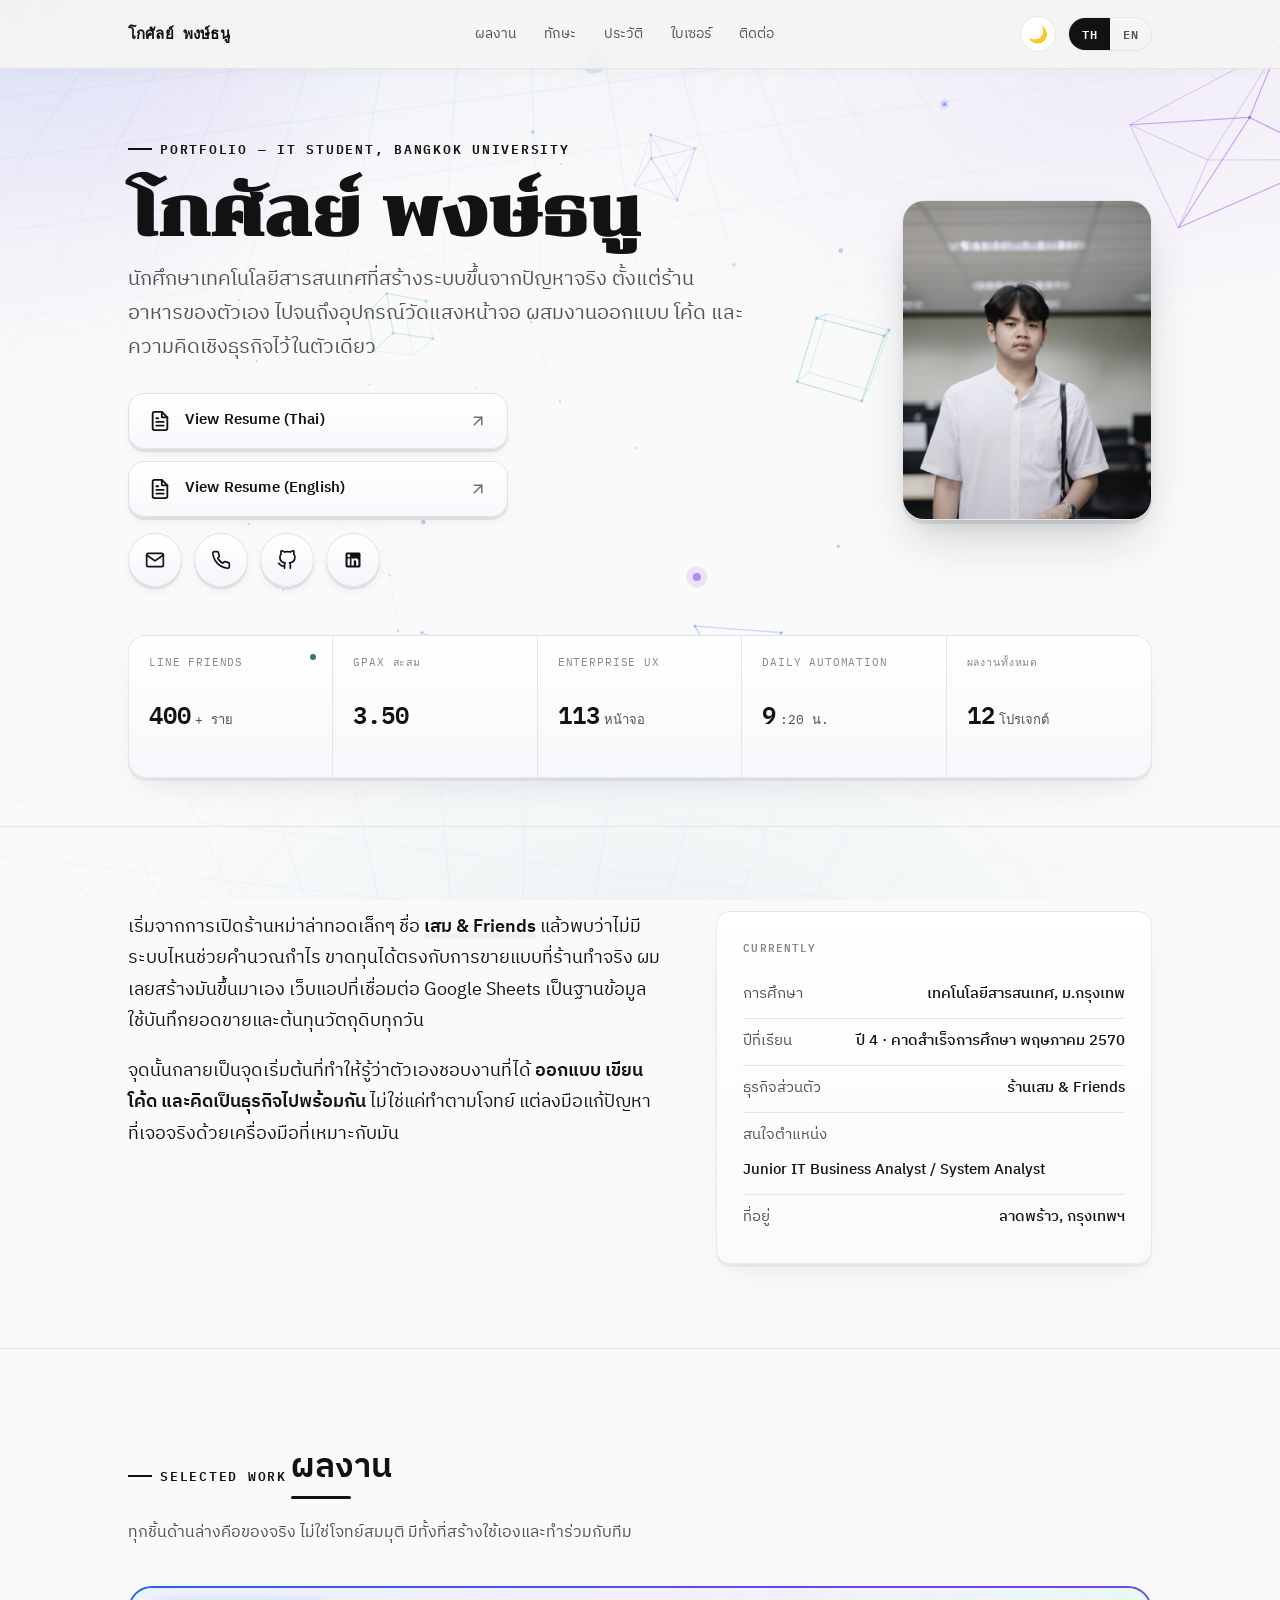
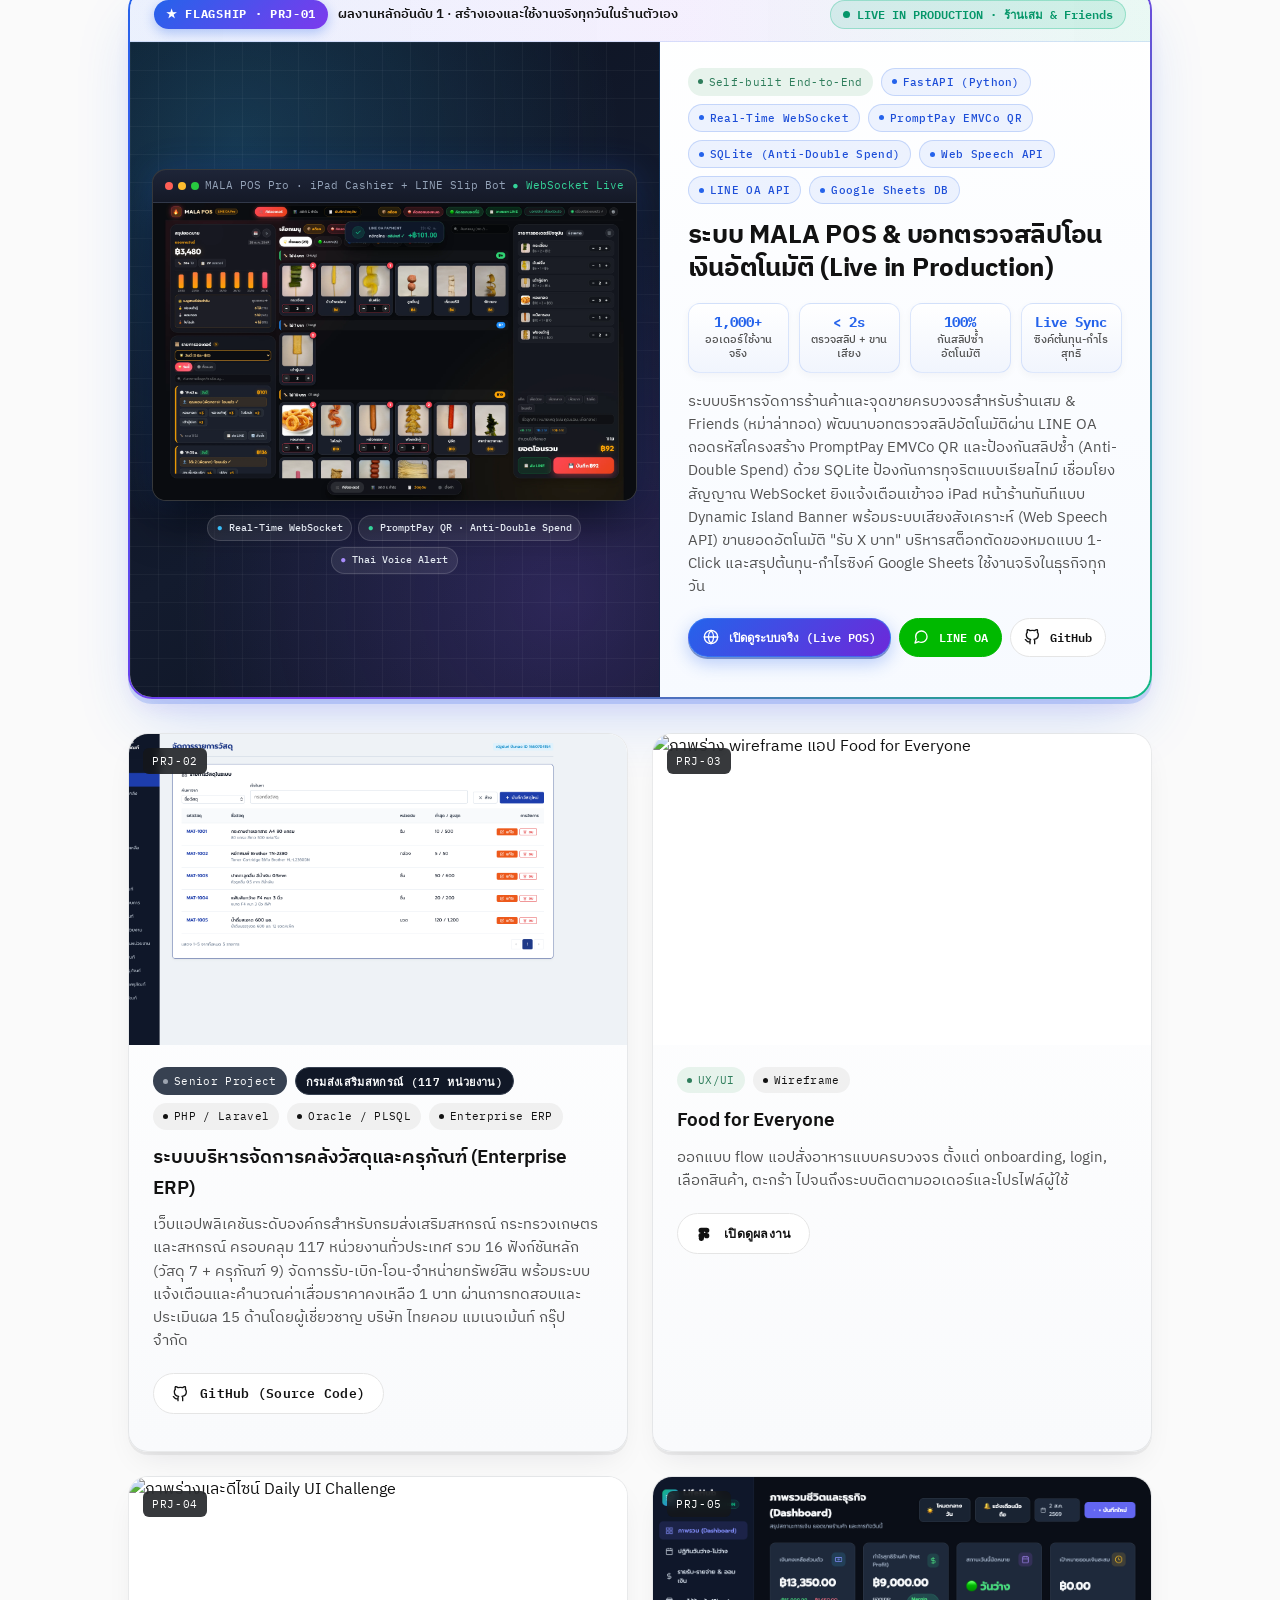
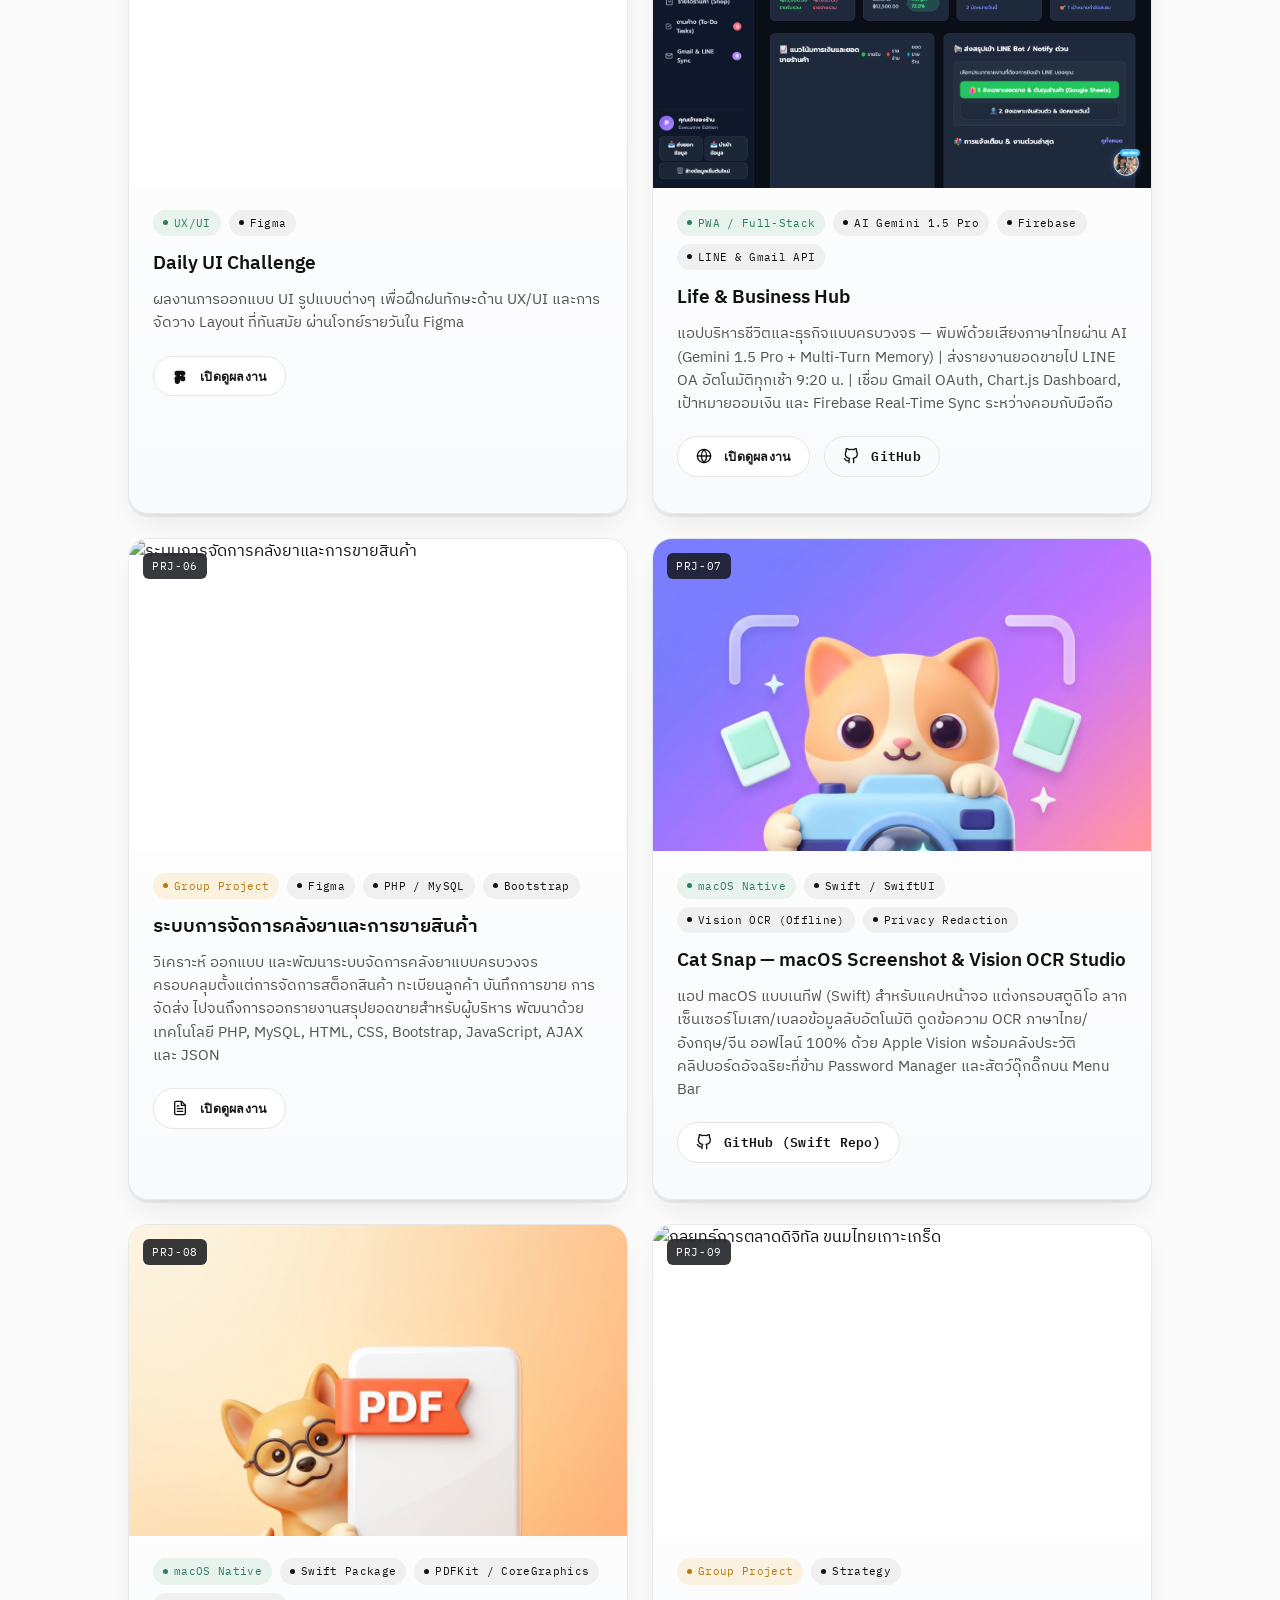
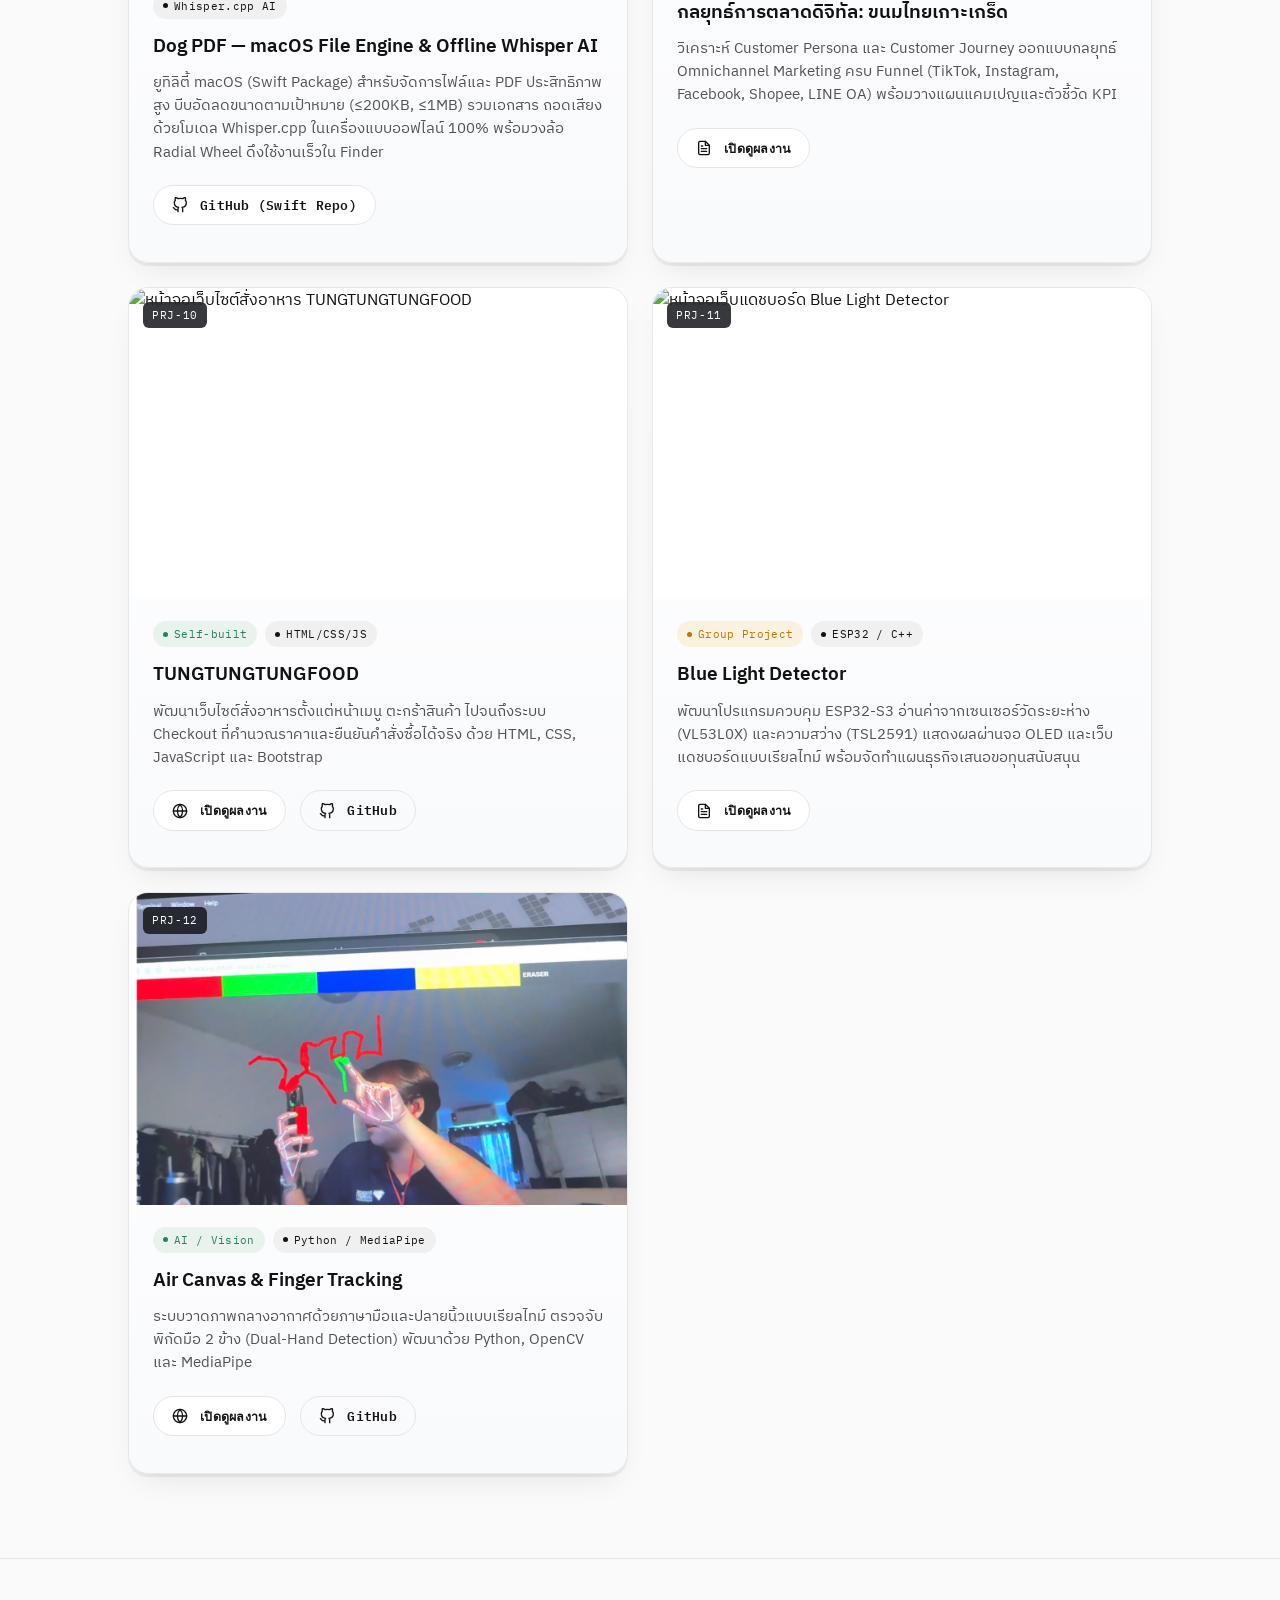
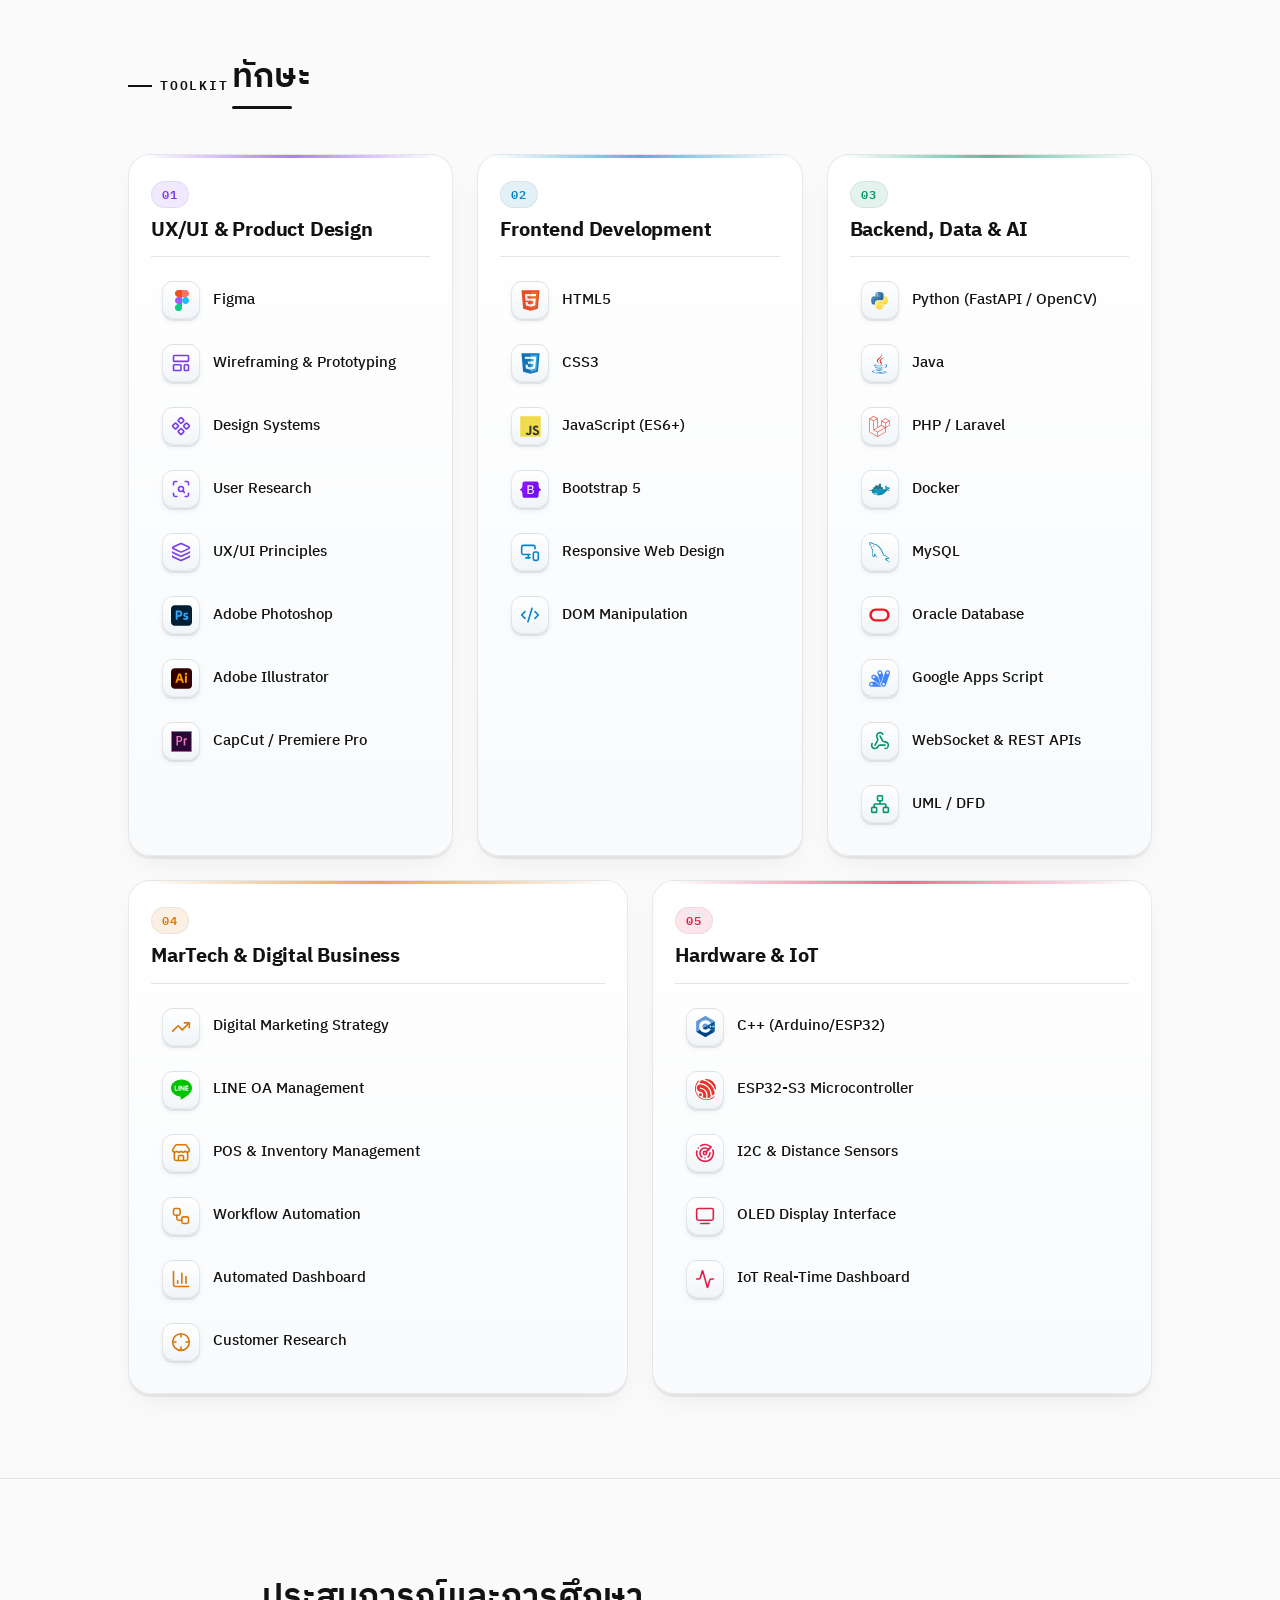
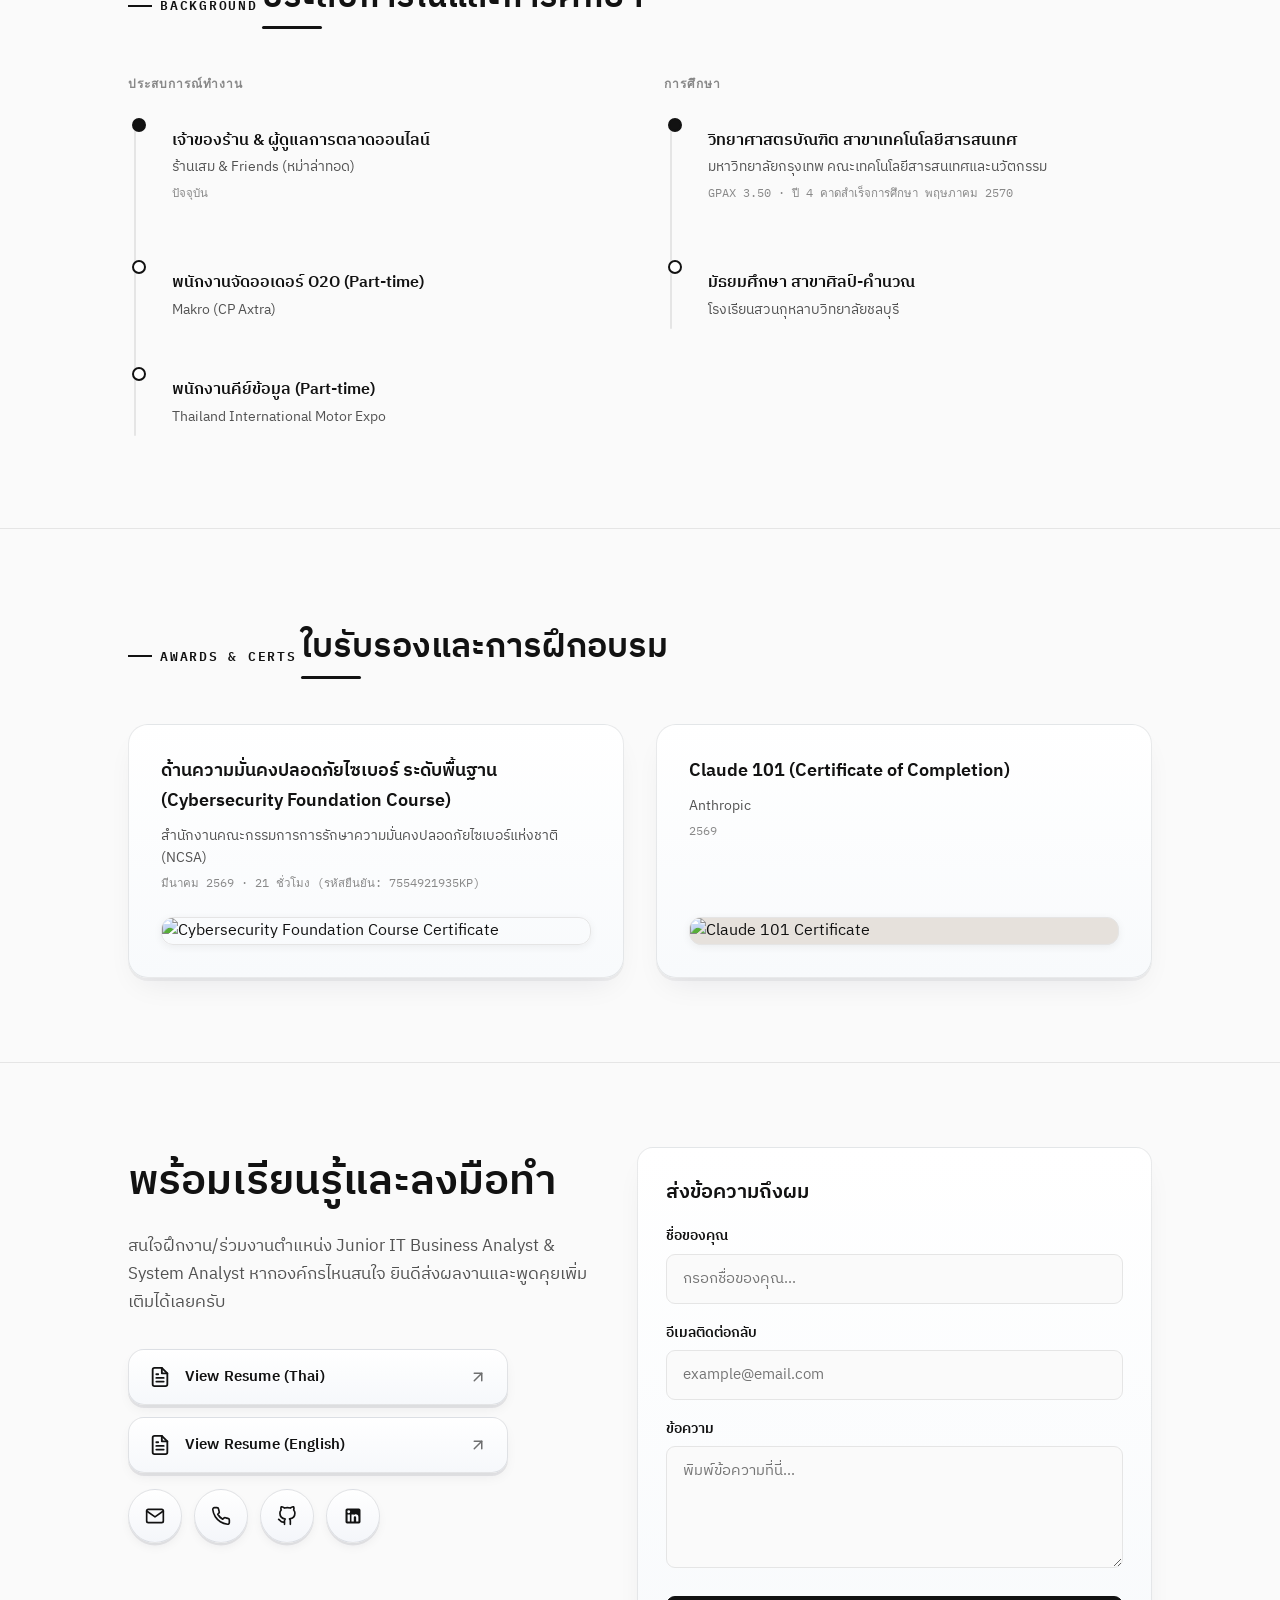
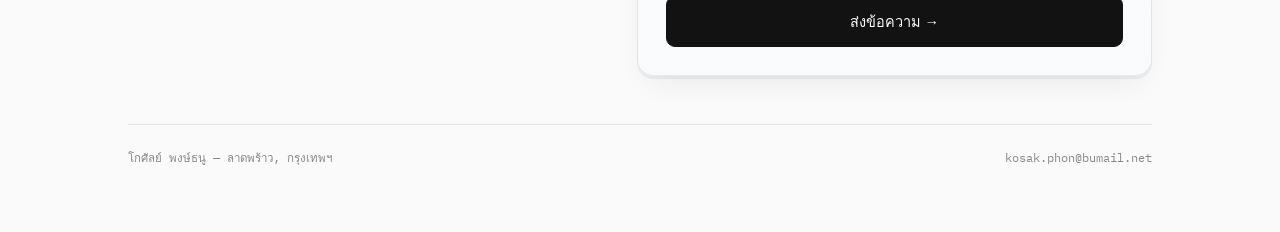
==== commit b59fac67: "feat(portfolio): replace Samsung mockups with Cat Snap & Dog PDF and link Senior Project repo" ====
--- a/index.html
+++ b/index.html
@@ -3222,26 +3222,30 @@
         <article class="work-card fade-up stagger-1">
           <div class="work-media">
             <span class="work-id">PRJ-02</span>
-            <img loading="lazy" src="https://i.imgur.com/bV2LlsD.png" alt="ระบบบริหารจัดการคลังวัสดุและครุภัณฑ์"
+            <img loading="lazy" src="./images/asset-management-cover.png" alt="ระบบบริหารจัดการคลังวัสดุและครุภัณฑ์"
               data-i18n-alt="prj02-alt">
-            <div class="work-media-overlay"><span class="work-media-overlay-text">In Development</span></div>
+            <div class="work-media-overlay"><span class="work-media-overlay-text">Evaluated &amp; Tested</span></div>
           </div>
           <div class="work-body">
             <div class="work-tags">
               <span class="tag t-senior">Senior Project</span>
-              <span class="tag t-corp">Thaicom Public Company Limited</span>
-              <span class="tag t-skill">Figma</span>
+              <span class="tag t-corp">กรมส่งเสริมสหกรณ์ (117 หน่วยงาน)</span>
               <span class="tag t-skill">PHP / Laravel</span>
-              <span class="tag t-skill">Oracle DB</span>
+              <span class="tag t-skill">Oracle / PLSQL</span>
+              <span class="tag t-skill">Enterprise ERP</span>
             </div>
-            <h3 class="work-title" data-i18n="prj02-title">ระบบบริหารจัดการคลังวัสดุและครุภัณฑ์</h3>
-            <p class="work-desc" data-i18n="prj02-desc">ออกแบบ UX/UI และ Prototype ระบบระดับองค์กรกว่า 113 หน้าจอ
-              ครอบคลุมการเบิก-รับ-โอน-จำหน่ายทรัพย์สินและระบบรายงาน พร้อมวาง Design System ที่เป็นมาตรฐาน พัฒนาในรูปแบบ
-              Web Application สำหรับคลังส่วนกลางและภูมิภาค ด้วยเทคโนโลยี PHP, Laravel, CSS, JavaScript และ Oracle
-              Database</p>
-            <span class="wip-badge"><span class="pulse-dot"></span><span
-                class="wip-text-th">อยู่ระหว่างการพัฒนา</span><span class="wip-text-en" style="display:none;">In
-                development</span></span>
+            <h3 class="work-title" data-i18n="prj02-title">ระบบบริหารจัดการคลังวัสดุและครุภัณฑ์ (Enterprise ERP)</h3>
+            <p class="work-desc" data-i18n="prj02-desc">เว็บแอปพลิเคชันระดับองค์กรสำหรับกรมส่งเสริมสหกรณ์ กระทรวงเกษตรและสหกรณ์ ครอบคลุม 117 หน่วยงานทั่วประเทศ รวม 16 ฟังก์ชันหลัก (วัสดุ 7 + ครุภัณฑ์ 9) จัดการรับ-เบิก-โอน-จำหน่ายทรัพย์สิน พร้อมระบบแจ้งเตือนและคำนวณค่าเสื่อมราคาคงเหลือ 1 บาท ผ่านการทดสอบและประเมินผล 15 ด้านโดยผู้เชี่ยวชาญ บริษัท ไทยคอม แมเนจเม้นท์ กรุ๊ป จำกัด</p>
+            <p class="work-link">
+              <a class="demo-btn" href="https://github.com/areriii/gujajob-wepapp" target="_blank" rel="noopener"><svg width="16"
+                  height="16" viewBox="0 0 24 24" fill="none" stroke="currentColor" stroke-width="2"
+                  stroke-linecap="round" stroke-linejoin="round"
+                  style="margin-right: 6px; vertical-align: text-bottom;">
+                  <path
+                    d="M9 19c-5 1.5-5-2.5-7-3m14 6v-3.87a3.37 3.37 0 0 0-.94-2.61c3.14-.35 6.44-1.54 6.44-7A5.44 5.44 0 0 0 20 4.77 5.07 5.07 0 0 0 19.91 1S18.73.65 16 2.48a13.38 13.38 0 0 0-7 0C6.27.65 5.09 1 5.09 1A5.07 5.07 0 0 0 5 4.77a5.44 5.44 0 0 0-1.5 3.78c0 5.42 3.3 6.61 6.44 7A3.37 3.37 0 0 0 9 18.13V22">
+                  </path>
+                </svg>GitHub (Source Code)</a>
+            </p>
           </div>
         </article>
 
@@ -3373,37 +3377,27 @@
         <article class="work-card fade-up stagger-3">
           <div class="work-media">
             <span class="work-id">PRJ-07</span>
-            <img loading="lazy" src="./galaxy-store.png" alt="หน้าจอเว็บแอป GALAXY Store" data-i18n-alt="prj09-alt">
-            <div class="work-media-overlay"><span class="work-media-overlay-text">Live Demo →</span></div>
+            <img loading="lazy" src="./images/cat-snap-icon.jpg" alt="หน้าจอแอป Cat Snap สำหรับ macOS" data-i18n-alt="prj-catsnap-alt">
+            <div class="work-media-overlay"><span class="work-media-overlay-text">macOS App →</span></div>
           </div>
           <div class="work-body">
             <div class="work-tags">
-              <span class="tag t-self">Self-built</span>
-              <span class="tag t-skill">HTML/CSS/JS</span>
+              <span class="tag t-self">macOS Native</span>
+              <span class="tag t-skill">Swift / SwiftUI</span>
+              <span class="tag t-skill">Vision OCR (Offline)</span>
+              <span class="tag t-skill">Privacy Redaction</span>
             </div>
-            <h3 class="work-title">GALAXY Store</h3>
-            <p class="work-desc" data-i18n="prj09-desc">ออกแบบและพัฒนาเว็บไซต์ GALAXY Store
-              สำหรับเปรียบเทียบอุปกรณ์อิเล็กทรอนิกส์และเครื่องใช้ไฟฟ้า ดีไซน์ระดับ Premium พร้อมระบบ Interactive UI ด้วย
-              JavaScript</p>
+            <h3 class="work-title">Cat Snap — macOS Screenshot &amp; Vision OCR Studio</h3>
+            <p class="work-desc" data-i18n="prj-catsnap-desc">แอป macOS แบบเนทีฟ (Swift) สำหรับแคปหน้าจอ แต่งกรอบสตูดิโอ ลากเซ็นเซอร์โมเสก/เบลอข้อมูลลับอัตโนมัติ ดูดข้อความ OCR ภาษาไทย/อังกฤษ/จีน ออฟไลน์ 100% ด้วย Apple Vision พร้อมคลังประวัติคลิปบอร์ดอัจฉริยะที่ข้าม Password Manager และสัตว์ดุ๊กดิ๊กบน Menu Bar</p>
             <p class="work-link">
-              <a class="demo-btn" href="./galaxy-s26-compare/index.html" target="_blank" rel="noopener"><svg width="16"
-                  height="16" viewBox="0 0 24 24" fill="none" stroke="currentColor" stroke-width="2"
-                  stroke-linecap="round" stroke-linejoin="round"
-                  style="margin-right: 6px; vertical-align: text-bottom;">
-                  <circle cx="12" cy="12" r="10"></circle>
-                  <line x1="2" y1="12" x2="22" y2="12"></line>
-                  <path d="M12 2a15.3 15.3 0 0 1 4 10 15.3 15.3 0 0 1-4 10 15.3 15.3 0 0 1-4-10 15.3 15.3 0 0 1 4-10z">
-                  </path>
-                </svg><span data-i18n="demo-link">เปิดดูผลงาน</span></a>
-              <a class="demo-btn btn-ghost" style="margin-left: 8px;"
-                href="https://github.com/pooh23z/galaxy-s26-compare" target="_blank" rel="noopener"><svg width="16"
+              <a class="demo-btn" href="https://github.com/pooh23z/cat-snap" target="_blank" rel="noopener"><svg width="16"
                   height="16" viewBox="0 0 24 24" fill="none" stroke="currentColor" stroke-width="2"
                   stroke-linecap="round" stroke-linejoin="round"
                   style="margin-right: 6px; vertical-align: text-bottom;">
                   <path
                     d="M9 19c-5 1.5-5-2.5-7-3m14 6v-3.87a3.37 3.37 0 0 0-.94-2.61c3.14-.35 6.44-1.54 6.44-7A5.44 5.44 0 0 0 20 4.77 5.07 5.07 0 0 0 19.91 1S18.73.65 16 2.48a13.38 13.38 0 0 0-7 0C6.27.65 5.09 1 5.09 1A5.07 5.07 0 0 0 5 4.77a5.44 5.44 0 0 0-1.5 3.78c0 5.42 3.3 6.61 6.44 7A3.37 3.37 0 0 0 9 18.13V22">
                   </path>
-                </svg>GitHub</a>
+                </svg>GitHub (Swift Repo)</a>
             </p>
           </div>
         </article>
@@ -3411,38 +3405,27 @@
         <article class="work-card fade-up stagger-1">
           <div class="work-media">
             <span class="work-id">PRJ-08</span>
-            <img loading="lazy" src="./samsung-store-cover.png" alt="หน้าจอเว็บแอป Samsung Official Store"
-              data-i18n-alt="prj-samsung-alt">
-            <div class="work-media-overlay"><span class="work-media-overlay-text">Live Demo →</span></div>
+            <img loading="lazy" src="./images/dog-pdf-icon.jpg" alt="หน้าจอแอป Dog PDF สำหรับ macOS" data-i18n-alt="prj-dogpdf-alt">
+            <div class="work-media-overlay"><span class="work-media-overlay-text">macOS App →</span></div>
           </div>
           <div class="work-body">
             <div class="work-tags">
-              <span class="tag t-self">E-Commerce</span>
-              <span class="tag t-skill">HTML/CSS/JS</span>
+              <span class="tag t-self">macOS Native</span>
+              <span class="tag t-skill">Swift Package</span>
+              <span class="tag t-skill">PDFKit / CoreGraphics</span>
+              <span class="tag t-skill">Whisper.cpp AI</span>
             </div>
-            <h3 class="work-title">Samsung Official Store</h3>
-            <p class="work-desc" data-i18n="prj-samsung-desc">ออกแบบและพัฒนาเว็บไซต์ Samsung Official Store
-              สำหรับพรีออเดอร์สินค้า Galaxy Z Fold8, S26 Ultra และเครื่องใช้ไฟฟ้า Bespoke AI พร้อมระบบสั่งซื้อ
-              Interactive</p>
+            <h3 class="work-title">Dog PDF — macOS File Engine &amp; Offline Whisper AI</h3>
+            <p class="work-desc" data-i18n="prj-dogpdf-desc">ยูทิลิตี้ macOS (Swift Package) สำหรับจัดการไฟล์และ PDF ประสิทธิภาพสูง บีบอัดลดขนาดตามเป้าหมาย (≤200KB, ≤1MB) รวมเอกสาร ถอดเสียงด้วยโมเดล Whisper.cpp ในเครื่องแบบออฟไลน์ 100% พร้อมวงล้อ Radial Wheel ดึงใช้งานเร็วใน Finder</p>
             <p class="work-link">
-              <a class="demo-btn" href="./samsung-store/index.html" target="_blank" rel="noopener"><svg width="16"
-                  height="16" viewBox="0 0 24 24" fill="none" stroke="currentColor" stroke-width="2"
-                  stroke-linecap="round" stroke-linejoin="round"
-                  style="margin-right: 6px; vertical-align: text-bottom;">
-                  <circle cx="12" cy="12" r="10"></circle>
-                  <line x1="2" y1="12" x2="22" y2="12"></line>
-                  <path d="M12 2a15.3 15.3 0 0 1 4 10 15.3 15.3 0 0 1-4 10 15.3 15.3 0 0 1-4-10 15.3 15.3 0 0 1 4-10z">
-                  </path>
-                </svg><span data-i18n="demo-link">เปิดดูผลงาน</span></a>
-              <a class="demo-btn btn-ghost" style="margin-left: 8px;"
-                href="https://github.com/pooh23z/Samsung-Official-Store" target="_blank" rel="noopener"><svg width="16"
+              <a class="demo-btn" href="https://github.com/pooh23z/dog-pdf" target="_blank" rel="noopener"><svg width="16"
                   height="16" viewBox="0 0 24 24" fill="none" stroke="currentColor" stroke-width="2"
                   stroke-linecap="round" stroke-linejoin="round"
                   style="margin-right: 6px; vertical-align: text-bottom;">
                   <path
                     d="M9 19c-5 1.5-5-2.5-7-3m14 6v-3.87a3.37 3.37 0 0 0-.94-2.61c3.14-.35 6.44-1.54 6.44-7A5.44 5.44 0 0 0 20 4.77 5.07 5.07 0 0 0 19.91 1S18.73.65 16 2.48a13.38 13.38 0 0 0-7 0C6.27.65 5.09 1 5.09 1A5.07 5.07 0 0 0 5 4.77a5.44 5.44 0 0 0-1.5 3.78c0 5.42 3.3 6.61 6.44 7A3.37 3.37 0 0 0 9 18.13V22">
                   </path>
-                </svg>GitHub</a>
+                </svg>GitHub (Swift Repo)</a>
             </p>
           </div>
         </article>
@@ -4190,8 +4173,8 @@
         'prj01-desc': 'End-to-end O2O store management & automated payment verification suite built for Sem & Friends (fried mala). Engineered an automated bank slip verification bot via LINE OA decoding PromptPay EMVCo QR and blocking duplicate slip fraud with SQLite transaction hashing. Architected event-driven WebSocket streaming to push real-time payment alerts with Dynamic Island banner and Thai voice announcements ("รับ X บาท") directly to the cashier iPad. Integrated 1-click out-of-stock management, daily sales & skewer analytics, and automated food cost & net profit tracking synced with Google Sheets. In daily live production handling 1,000+ customer orders with 100% bookkeeping accuracy.',
         'prj01-link': 'Live in production',
         'prj01-alt': 'POS and cost/profit management system screen, Sem & Friends restaurant',
-        'prj02-title': 'Inventory & Asset Management System',
-        'prj02-desc': 'Designed UX/UI and prototypes for an enterprise-scale system spanning 113+ screens, covering requisition, receiving, transfer, and disposal of assets along with reporting. Established a standardized design system. Built as a web application for central and regional warehouses using PHP, Laravel, CSS, JavaScript, and Oracle Database.',
+        'prj02-title': 'Inventory & Asset Management System (Enterprise ERP)',
+        'prj02-desc': 'Enterprise-scale Inventory & Asset ERP web application engineered for the Department of Cooperative Promotion (Ministry of Agriculture and Cooperatives), supporting 117 nationwide operational centers. Architected 16 core business modules (7 Material + 9 Asset workflows) covering procurement, requisition, inter-branch transfer, dynamic depreciation tracking to 1-Baht scrap value, and formal disposal. Fully evaluated across 15 operational criteria by senior IT specialists at Thaicom Management Group Co., Ltd.',
         'prj02-alt': 'Inventory and asset management system screen',
         'prj03-title': 'Pharmacy Inventory & Sales Management System',
         'prj03-desc': 'Analyzed, designed, and built an end-to-end pharmacy inventory system — covering stock management, customer records, sales, delivery, and executive sales reports. Built with PHP, MySQL, HTML, CSS, Bootstrap, JavaScript, AJAX, and JSON.',
@@ -4206,10 +4189,10 @@
         'prj06-alt': 'Food for Everyone app wireframe',
         'prj07-desc': 'Built a food-ordering website from the menu page and cart through to a working checkout that calculates totals and confirms orders, using HTML, CSS, JavaScript, and Bootstrap.',
         'prj07-alt': 'TUNGTUNGTUNGFOOD food-ordering website screen',
-        'prj09-desc': 'Designed and developed the GALAXY Store website for comparing electronics and appliances. Features a premium design with interactive UI using JavaScript.',
-        'prj09-alt': 'GALAXY Store web app screen',
-        'prj-samsung-desc': 'Designed and developed the Samsung Official Store e-commerce web app for pre-ordering Galaxy Z Fold8, S26 Ultra, and Bespoke AI appliances with interactive cart & checkout.',
-        'prj-samsung-alt': 'Samsung Official Store web app screen',
+        'prj-catsnap-desc': 'Native macOS application (Swift / SwiftUI) featuring local 100% offline Vision OCR (Thai, English, Chinese) and privacy redaction. Offers studio framing, drag-to-blur/mosaic sensitive data, offline text translation, and an intelligent clipboard history manager with zero cloud telemetry.',
+        'prj-catsnap-alt': 'Cat Snap native macOS screenshot and Vision OCR app screen',
+        'prj-dogpdf-desc': 'High-performance macOS file and PDF engineering utility (Swift Package) supporting target-size compression (≤200KB, ≤1MB), document merging, and local offline audio transcription powered by Whisper.cpp. Integrated with a native Finder drag-and-drop Radial Wheel overlay.',
+        'prj-dogpdf-alt': 'Dog PDF macOS file engine and Whisper AI utility screen',
         'prj11-desc': 'Real-time Air Canvas and gesture control system detecting 21 landmarks for dual hands, built with Python, OpenCV, and MediaPipe.',
         'prj12-desc': 'A full-featured life &amp; business management PWA &mdash; AI assistant powered by Gemini 1.5 Pro with Thai voice input &amp; multi-turn memory | auto-sends daily shop revenue report to LINE OA every morning at 9:20 AM | connects Gmail OAuth2, Chart.js analytics, savings goals with progress tracking, and Firebase real-time sync between desktop &amp; mobile',
         'prj10-desc': 'A collection of UI designs to practice UX/UI skills and modern layout composition through daily Figma challenges.',
@@ -4258,7 +4241,8 @@
         'prj05-alt': translations['prj05-alt'],
         'prj06-alt': translations['prj06-alt'],
         'prj07-alt': translations['prj07-alt'],
-        'prj09-alt': translations['prj09-alt'],
+        'prj-catsnap-alt': translations['prj-catsnap-alt'],
+        'prj-dogpdf-alt': translations['prj-dogpdf-alt'],
         'prj10-alt': translations['prj10-alt']
       };
 
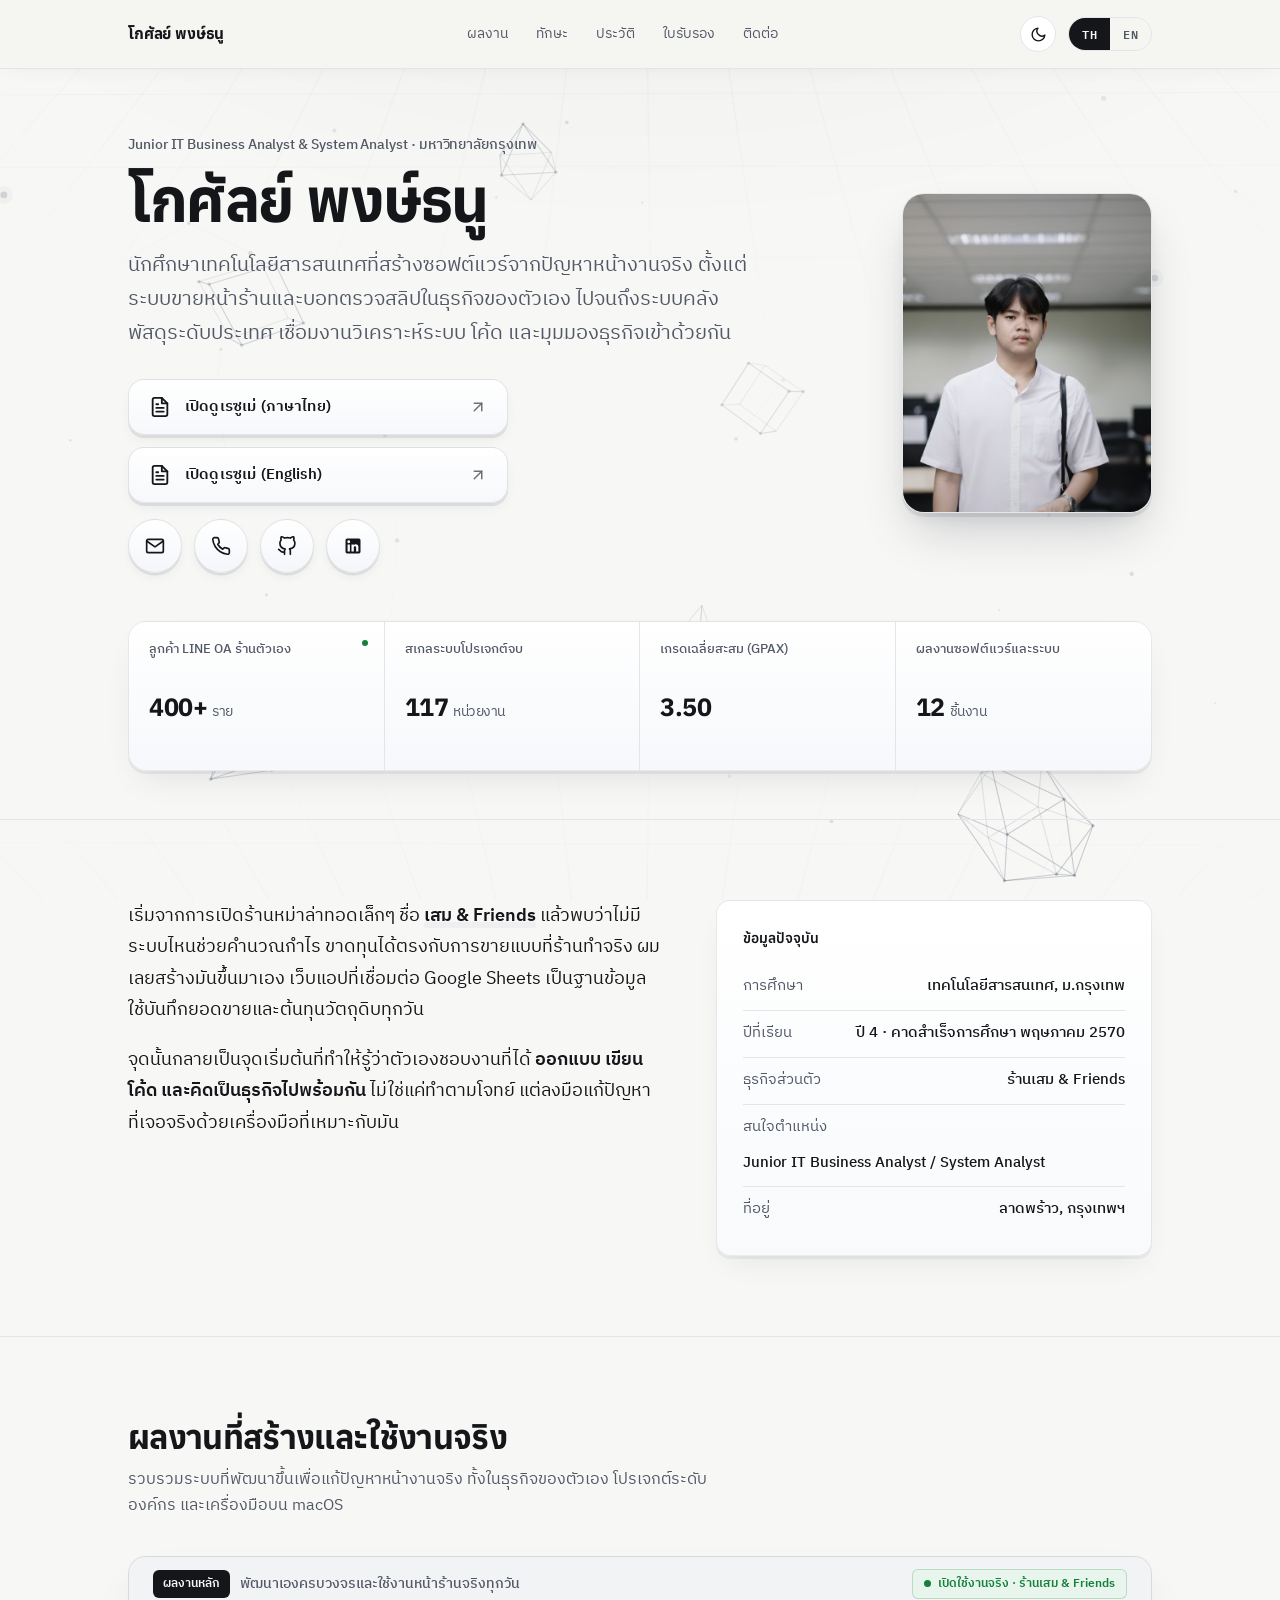
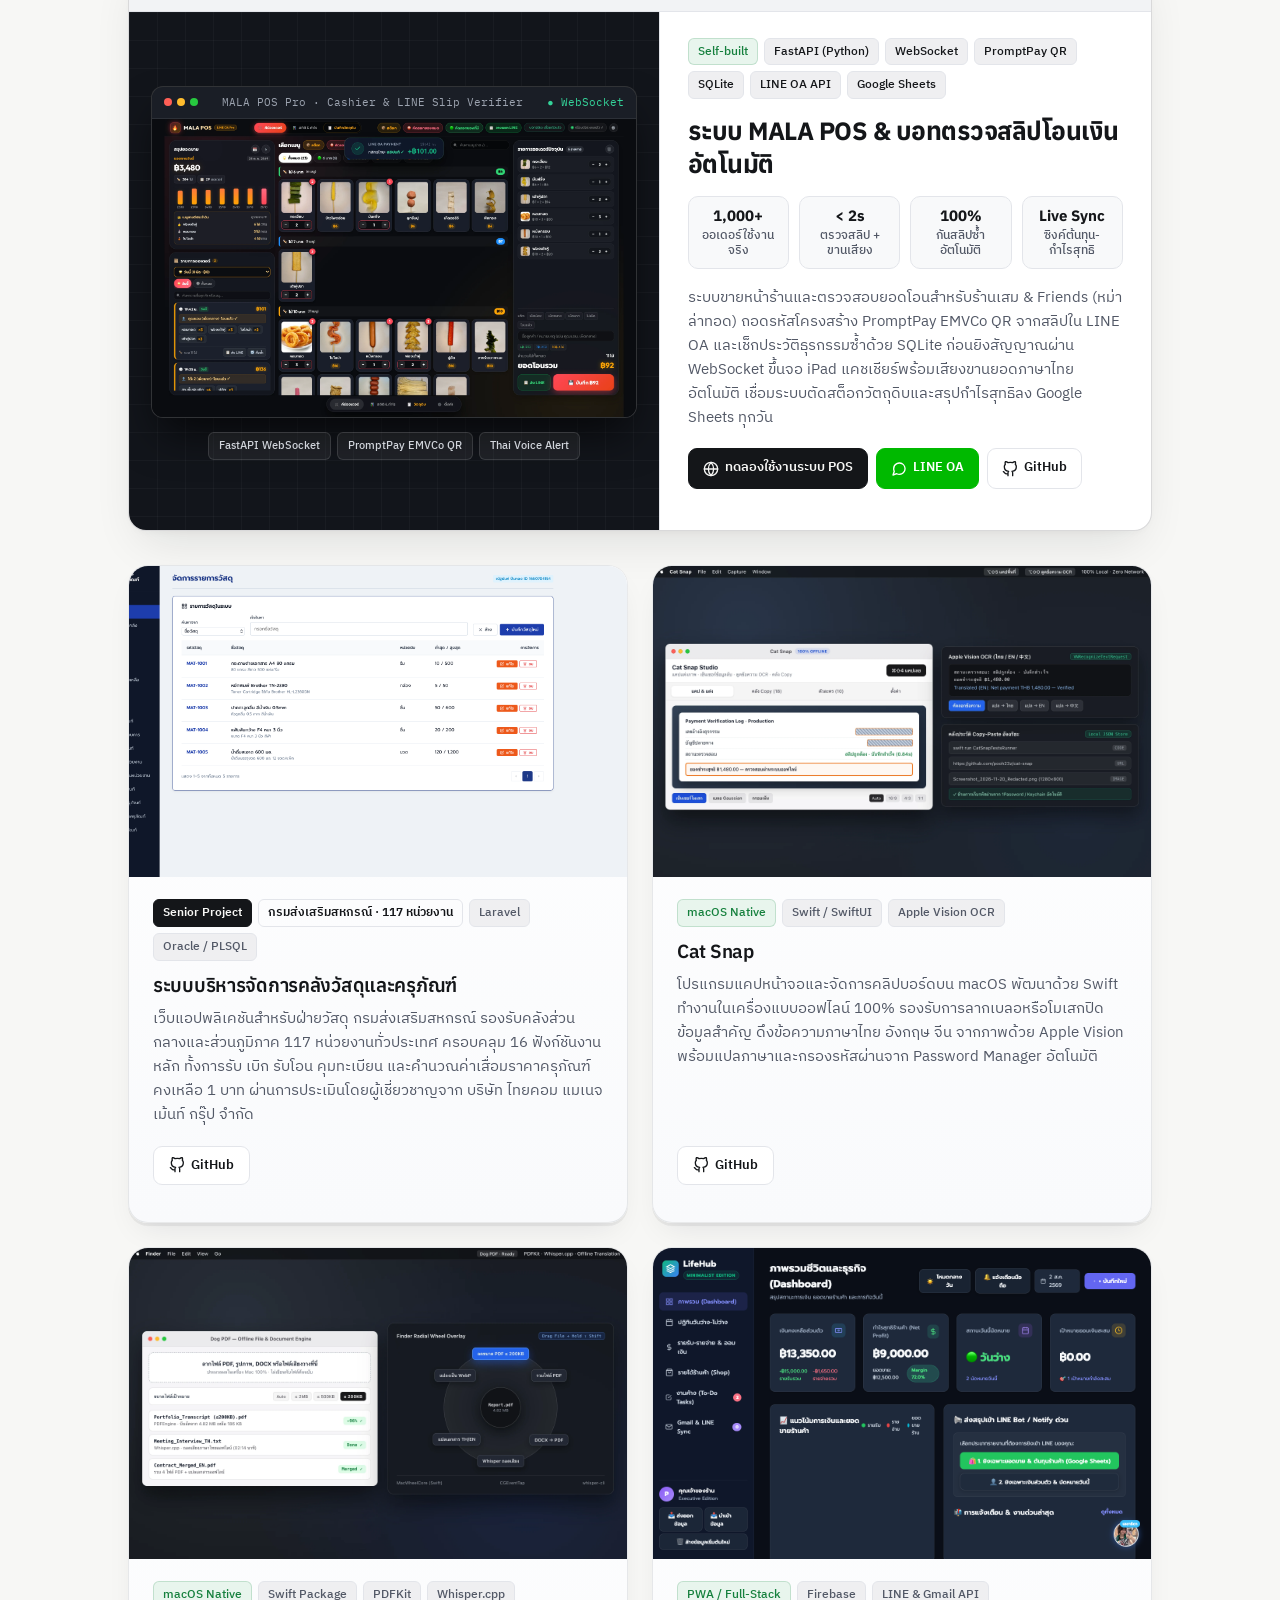
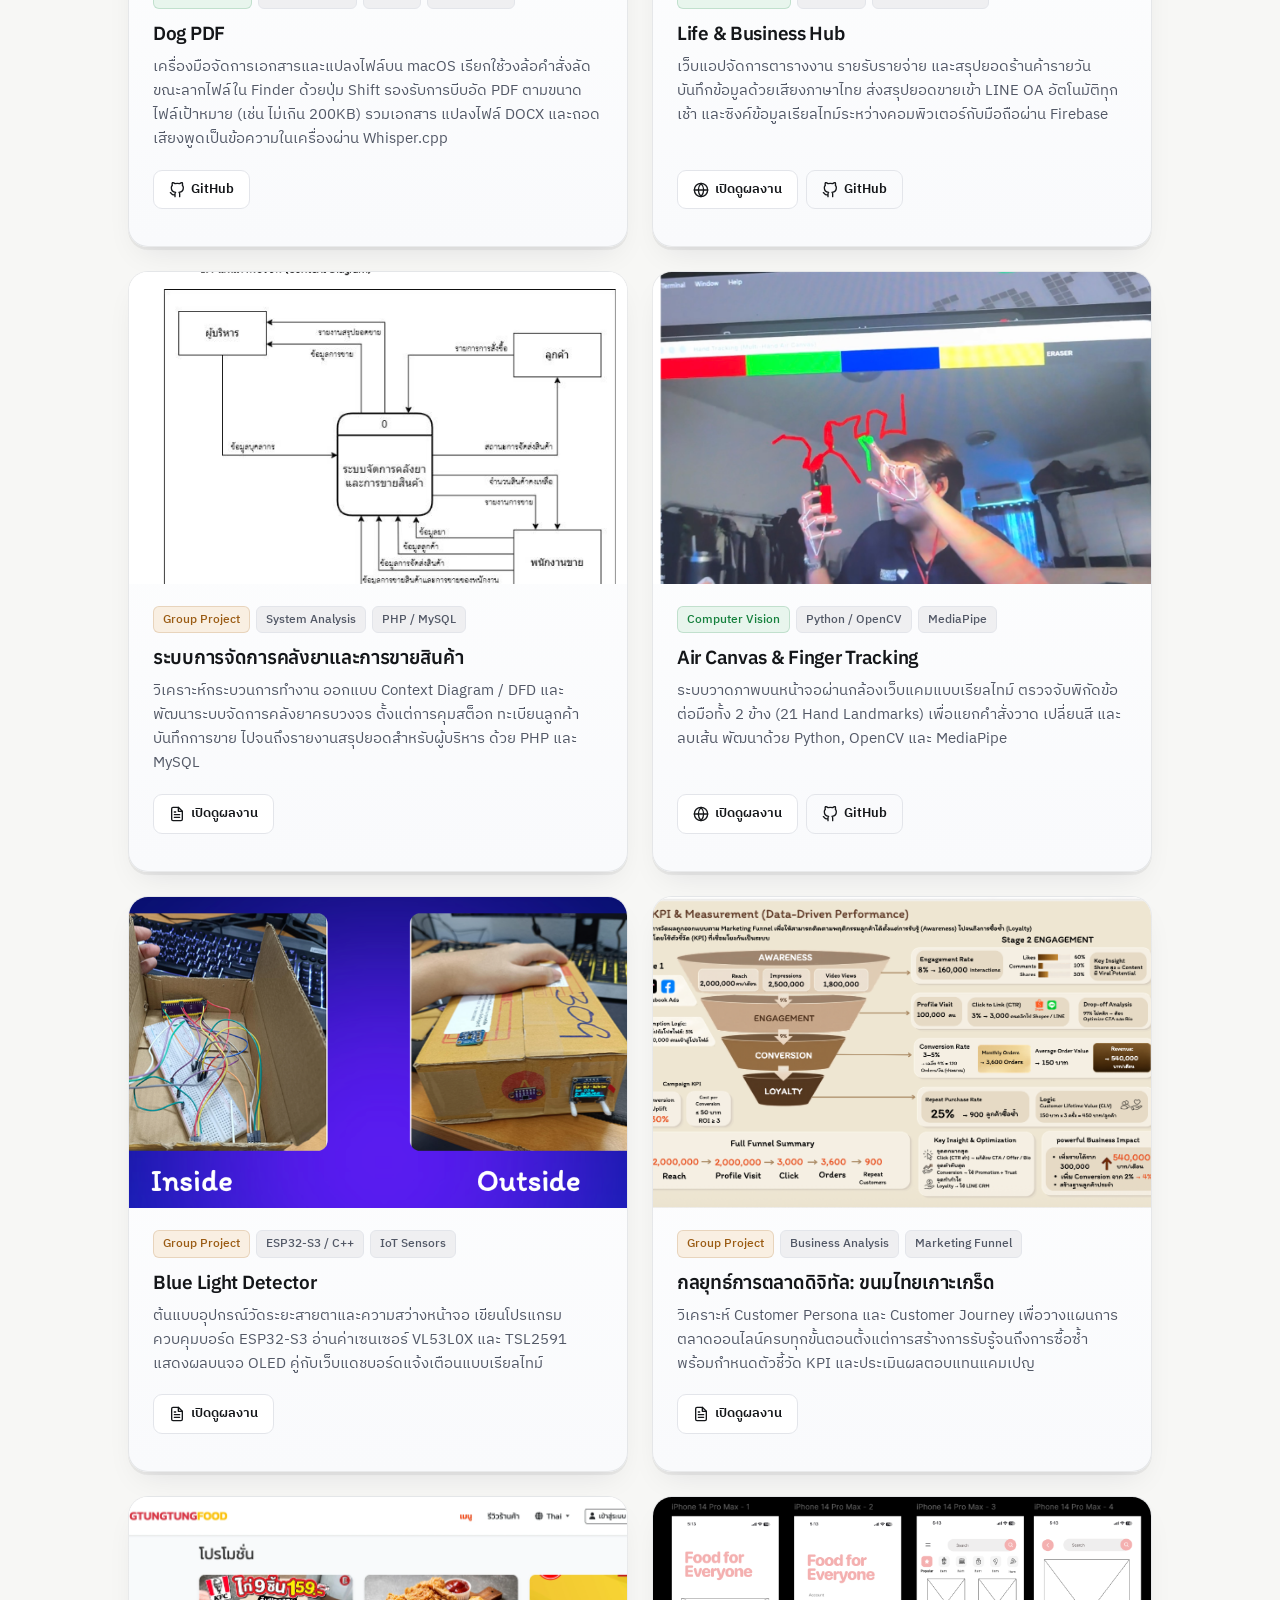
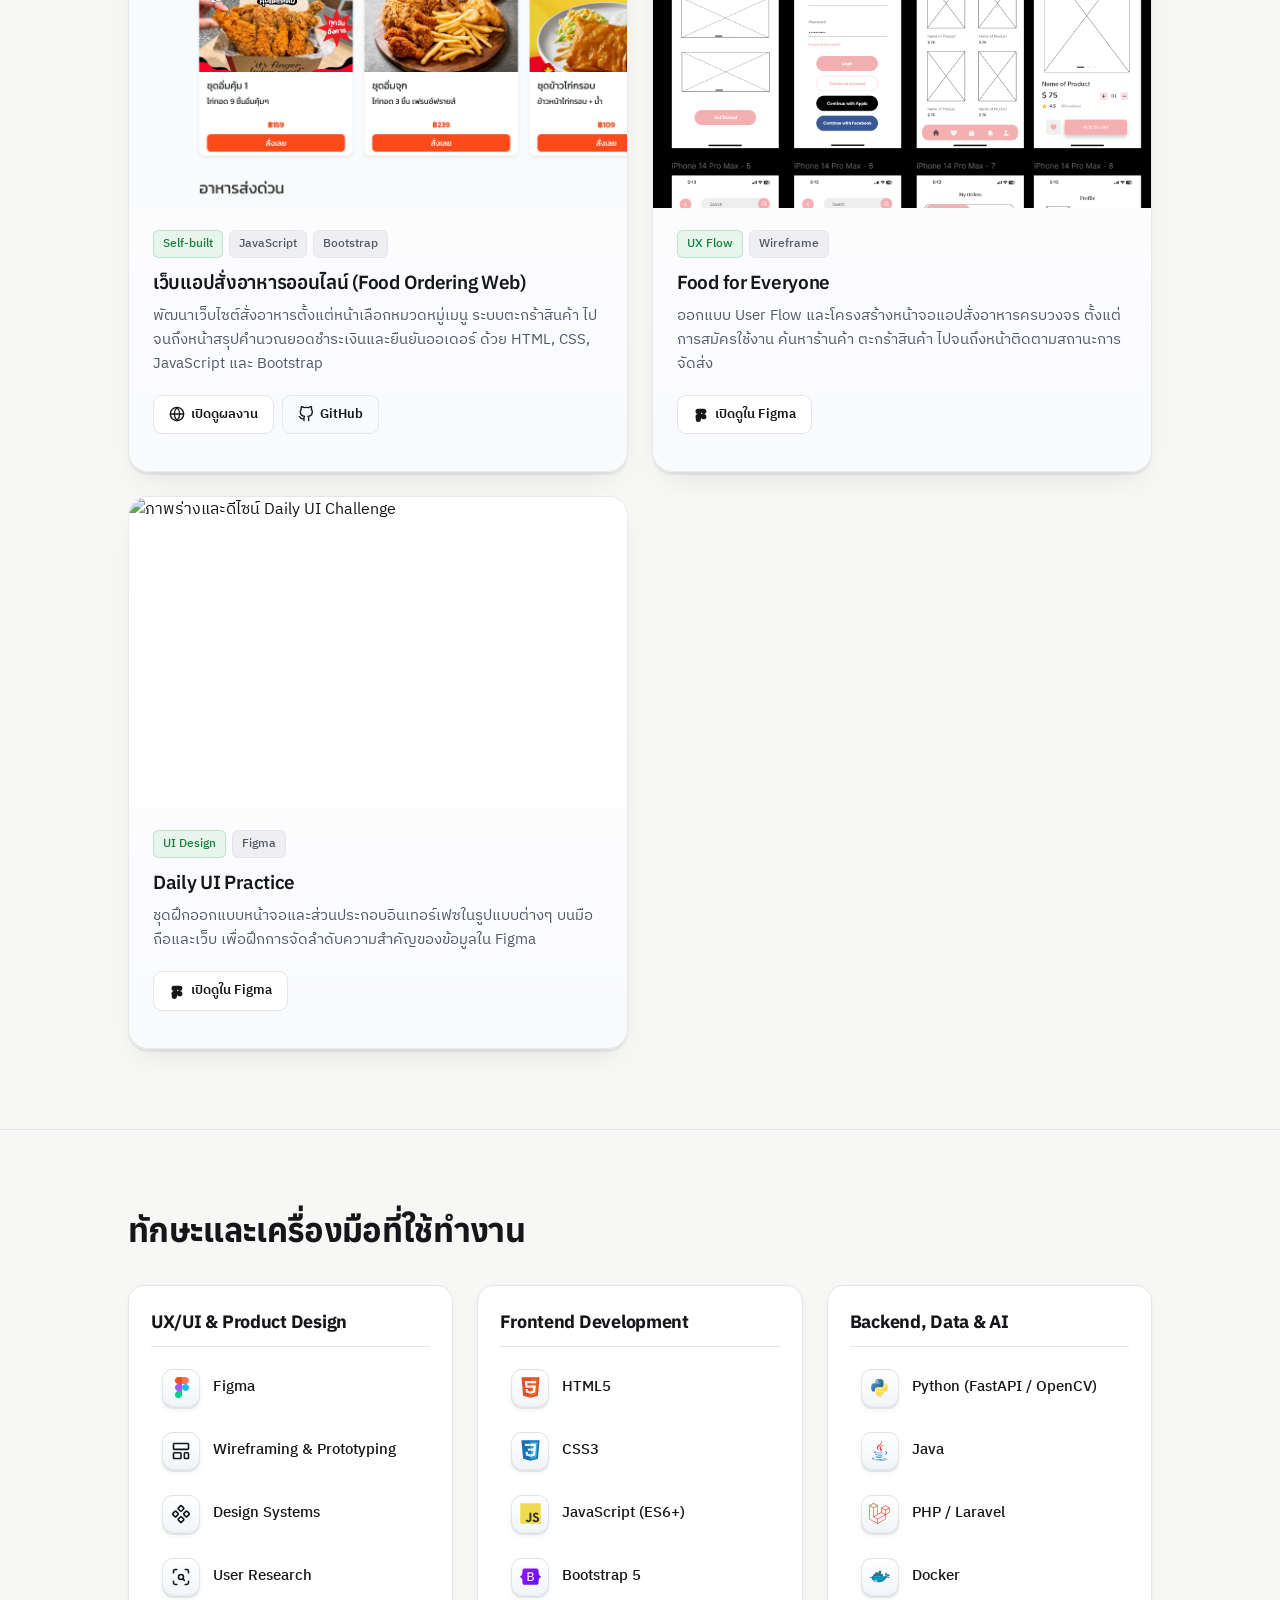
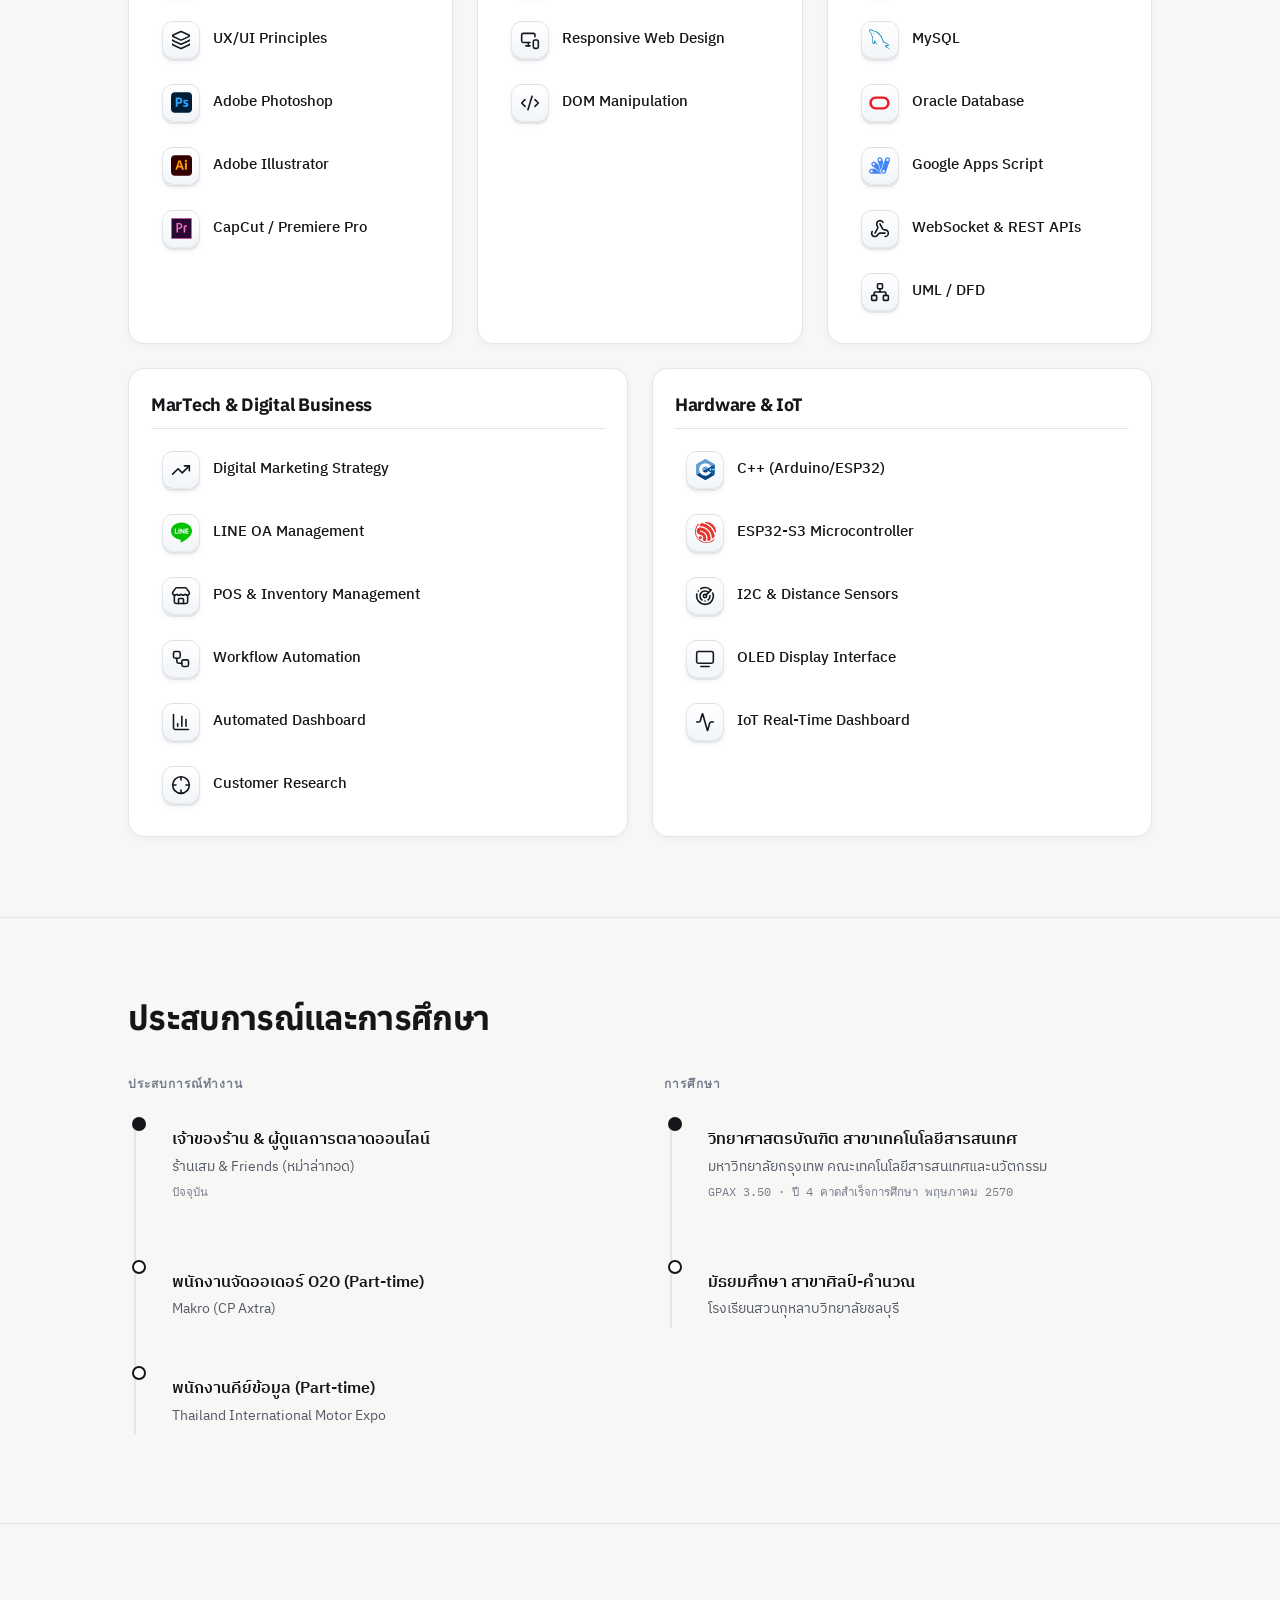
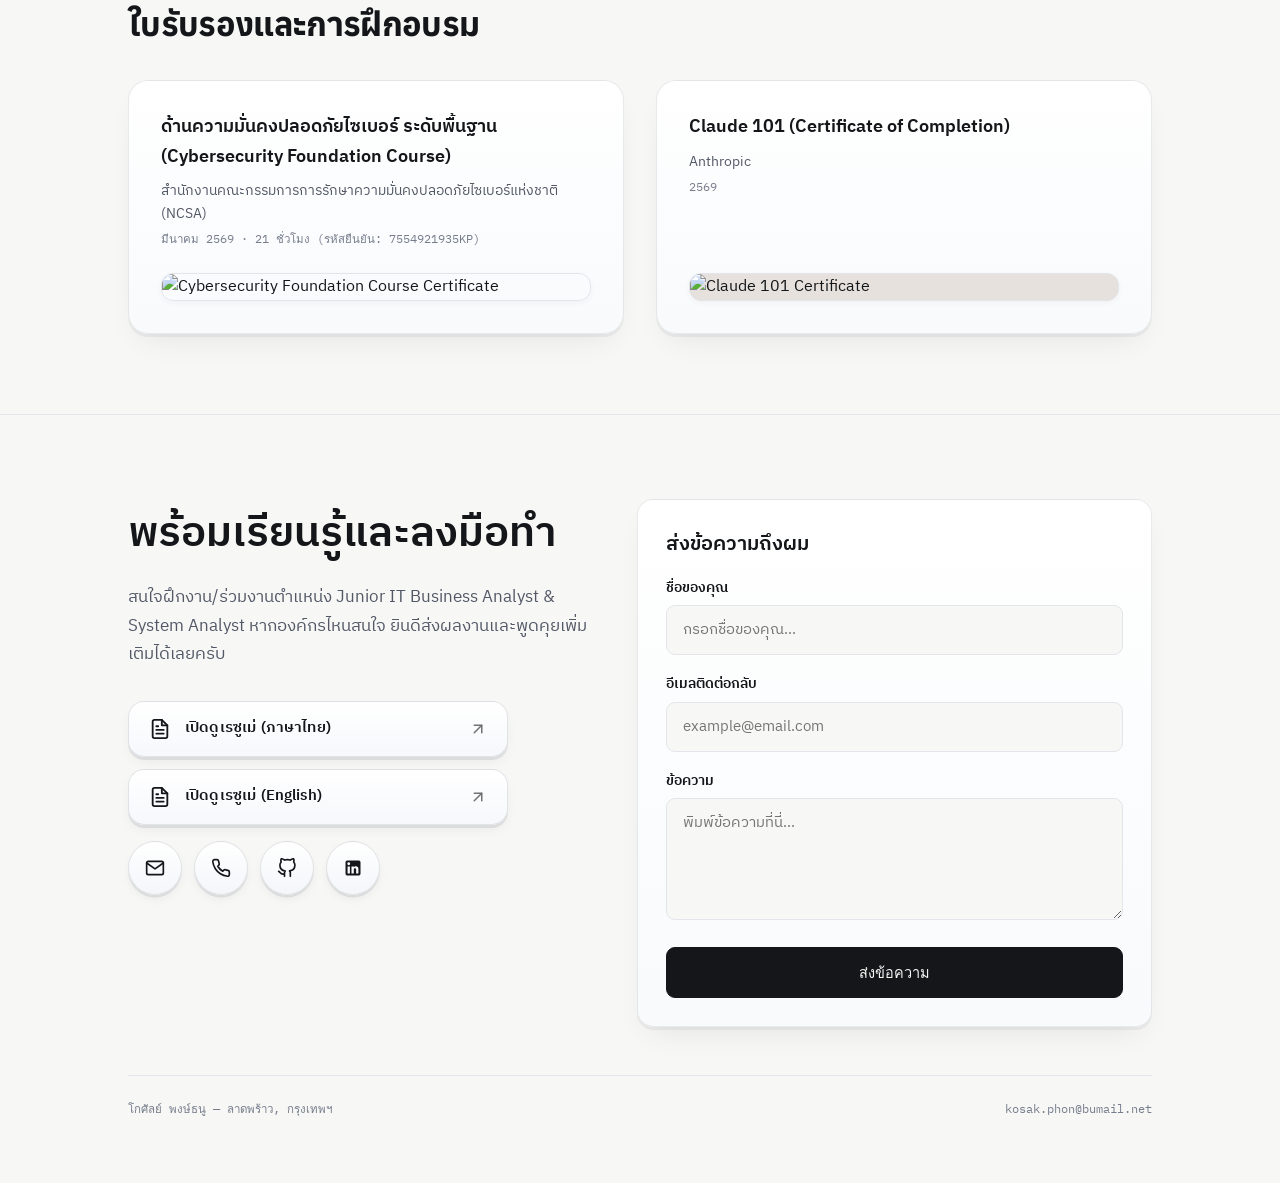
==== commit 0d013e81: "refactor(design): remove AI visual tells, broken Imgur URLs, and 3D clay icons in favor of editorial" ====
--- a/index.html
+++ b/index.html
@@ -14,64 +14,66 @@
   <meta property="og:title" content="Kosan Phongthanu — Portfolio | Junior IT Business Analyst &amp; System Analyst">
   <meta property="og:description"
     content="นักศึกษาเทคโนโลยีสารสนเทศ ม.กรุงเทพ ที่สร้างระบบจริงจากปัญหาจริง ตั้งแต่ระบบ POS สุกี้หมาล่า ไปจนถึง Senior Project 113+ หน้าจอ">
-  <meta property="og:image" content="https://i.imgur.com/3Z38He8.png">
+  <meta property="og:image" content="https://portfolio-cyan-theta-22.vercel.app/3Z38He8.png">
   <meta property="og:url" content="https://portfolio-cyan-theta-22.vercel.app">
-  <link rel="icon" type="image/png" href="https://i.imgur.com/3Z38He8.png">
+  <link rel="icon" type="image/png" href="./3Z38He8.png">
   <meta name="twitter:card" content="summary_large_image">
   <meta name="twitter:title" content="Kosan Phongthanu — Portfolio | Junior IT Business Analyst &amp; System Analyst">
   <meta name="twitter:description"
-    content="นักศึกษาเทคโนโลยีสารสนเทศ ม.กรุงเทพ ที่สร้างระบบจริงจากปัญหาจริง ตั้งแต่ร้านอาหารของตัวเอง ไปจนถึงอุปกรณ์วัดแสงหน้าจอ">
-  <meta name="twitter:image" content="https://i.imgur.com/3Z38He8.png">
+    content="นักศึกษาเทคโนโลยีสารสนเทศ ม.กรุงเทพ ที่สร้างระบบจริงจากปัญหาจริง ตั้งแต่ร้านอาหารของตัวเอง ไปจนถึงระบบคลังพัสดุระดับองค์กร">
+  <meta name="twitter:image" content="https://portfolio-cyan-theta-22.vercel.app/3Z38He8.png">
   <link rel="preconnect" href="https://fonts.googleapis.com">
   <link rel="preconnect" href="https://fonts.gstatic.com" crossorigin>
   <link
-    href="https://fonts.googleapis.com/css2?family=Chonburi&family=IBM+Plex+Mono:wght@400;500;600&family=IBM+Plex+Sans+Thai:wght@300;400;500;600;700&display=swap"
+    href="https://fonts.googleapis.com/css2?family=Anuphan:wght@500;600;700&family=IBM+Plex+Mono:wght@400;500;600&family=IBM+Plex+Sans+Thai:wght@300;400;500;600;700&family=Plus+Jakarta+Sans:wght@500;600;700&display=swap"
     rel="stylesheet">
   <style>
     :root {
-      --paper: #FAFAFA;
+      --paper: #F7F7F5;
       --surface: #FFFFFF;
-      --ink: #121212;
-      --steel: #525252;
-      --steel-soft: #888888;
-      --line: #E5E5E5;
-      --signal: #121212;
-      --signal-soft: #F0F0F0;
-      --signal-glow: rgba(0, 0, 0, 0.08);
-      --ok: #2E7D5B;
-      --ok-soft: #E7F3EC;
-      --warn: #B5790E;
-      --warn-soft: #FBF1DF;
+      --ink: #141619;
+      --steel: #525866;
+      --steel-soft: #767D8C;
+      --line: #E3E5EA;
+      --signal: #141619;
+      --signal-soft: #EFEFF1;
+      --signal-glow: rgba(20, 22, 25, 0.08);
+      --accent: #1D4ED8;
+      --ok: #15803D;
+      --ok-soft: #E8F5ED;
+      --warn: #9A5B13;
+      --warn-soft: #F9EFE2;
       --radius: 14px;
       --max: 1080px;
-      --shadow-sm: 0 2px 8px rgba(18, 18, 18, 0.06);
-      --shadow-md: 0 8px 24px rgba(18, 18, 18, 0.08);
-      --shadow-lg: 0 16px 48px rgba(18, 18, 18, 0.12);
-      --shadow-xl: 0 24px 64px rgba(18, 18, 18, 0.16);
+      --shadow-sm: 0 2px 6px rgba(20, 22, 25, 0.04);
+      --shadow-md: 0 8px 22px rgba(20, 22, 25, 0.07);
+      --shadow-lg: 0 16px 40px rgba(20, 22, 25, 0.10);
+      --shadow-xl: 0 24px 56px rgba(20, 22, 25, 0.13);
       --transition-fast: 0.15s cubic-bezier(0.4, 0, 0.2, 1);
-      --transition-base: 0.3s cubic-bezier(0.4, 0, 0.2, 1);
-      --transition-slow: 0.5s cubic-bezier(0.4, 0, 0.2, 1);
-      --transition-bounce: 0.6s cubic-bezier(0.34, 1.56, 0.64, 1);
+      --transition-base: 0.28s cubic-bezier(0.4, 0, 0.2, 1);
+      --transition-slow: 0.45s cubic-bezier(0.4, 0, 0.2, 1);
+      --transition-bounce: 0.5s cubic-bezier(0.22, 1, 0.36, 1);
     }
 
     [data-theme="dark"] {
-      --paper: #0A0A0C;
-      --surface: #141416;
-      --ink: #F5F5F7;
-      --steel: #A1A1AA;
-      --steel-soft: #71717A;
-      --line: #27272A;
-      --signal: #FFFFFF;
-      --signal-soft: rgba(255, 255, 255, 0.08);
-      --signal-glow: rgba(255, 255, 255, 0.15);
-      --ok: #4ADE80;
-      --ok-soft: rgba(46, 125, 91, 0.15);
+      --paper: #0C0E12;
+      --surface: #14171D;
+      --ink: #F3F4F6;
+      --steel: #9CA3AF;
+      --steel-soft: #6B7280;
+      --line: #252A34;
+      --signal: #F3F4F6;
+      --signal-soft: rgba(255, 255, 255, 0.07);
+      --signal-glow: rgba(255, 255, 255, 0.12);
+      --accent: #60A5FA;
+      --ok: #34D399;
+      --ok-soft: rgba(16, 185, 129, 0.14);
       --warn: #FBBF24;
-      --warn-soft: rgba(181, 121, 14, 0.15);
-      --shadow-sm: 0 2px 8px rgba(0, 0, 0, 0.3);
-      --shadow-md: 0 8px 24px rgba(0, 0, 0, 0.4);
-      --shadow-lg: 0 16px 48px rgba(0, 0, 0, 0.5);
-      --shadow-xl: 0 24px 64px rgba(0, 0, 0, 0.6);
+      --warn-soft: rgba(245, 158, 11, 0.14);
+      --shadow-sm: 0 2px 8px rgba(0, 0, 0, 0.32);
+      --shadow-md: 0 8px 24px rgba(0, 0, 0, 0.42);
+      --shadow-lg: 0 16px 44px rgba(0, 0, 0, 0.52);
+      --shadow-xl: 0 24px 60px rgba(0, 0, 0, 0.62);
     }
 
     * {
@@ -116,7 +118,9 @@
     }
 
     .display {
-      font-family: 'Chonburi', serif;
+      font-family: 'Anuphan', 'Plus Jakarta Sans', 'IBM Plex Sans Thai', sans-serif;
+      font-weight: 700;
+      letter-spacing: -0.025em;
     }
 
 
@@ -126,8 +130,8 @@
       top: 0;
       left: 0;
       width: 100%;
-      height: 3px;
-      background: linear-gradient(90deg, #2563EB, #7C3AED, #06B6D4);
+      height: 2px;
+      background: var(--ink);
       z-index: 10001;
       transform-origin: left center;
       transform: scaleX(0);
@@ -161,9 +165,10 @@
     }
 
     .nav-name {
-      font-weight: 600;
-      font-size: 15px;
-      letter-spacing: 0.01em;
+      font-family: 'Anuphan', 'Plus Jakarta Sans', sans-serif;
+      font-weight: 700;
+      font-size: 15.5px;
+      letter-spacing: -0.01em;
       position: relative;
       overflow: hidden;
     }
@@ -287,25 +292,12 @@
       overflow: hidden;
     }
 
-    .eyebrow {
-      font-family: 'IBM Plex Mono', monospace;
-      font-size: 12.5px;
-      letter-spacing: 0.14em;
-      text-transform: uppercase;
-      color: var(--signal);
-      font-weight: 600;
-      margin: 0 0 18px;
-      display: inline-flex;
-      align-items: center;
-      gap: 8px;
-    }
-
-    .eyebrow::before {
-      content: '';
-      width: 24px;
-      height: 2px;
-      background: var(--signal);
-      display: inline-block;
+    .hero-role {
+      font-size: 14px;
+      color: var(--steel);
+      font-weight: 500;
+      margin: 0 0 12px;
+      letter-spacing: -0.005em;
     }
 
     .hero-inner {
@@ -318,9 +310,12 @@
     }
 
     .hero-name {
-      font-size: clamp(40px, 7vw, 68px);
-      line-height: 1.05;
-      margin: 0 0 14px;
+      font-family: 'Anuphan', 'Plus Jakarta Sans', 'IBM Plex Sans Thai', sans-serif;
+      font-size: clamp(38px, 6.2vw, 60px);
+      font-weight: 700;
+      letter-spacing: -0.025em;
+      line-height: 1.08;
+      margin: 0 0 16px;
       color: var(--ink);
       position: relative;
     }
@@ -407,26 +402,27 @@
     }
 
     .readout-label {
-      font-family: 'IBM Plex Mono', monospace;
-      font-size: 10.5px;
-      letter-spacing: 0.08em;
-      text-transform: uppercase;
-      color: var(--steel-soft);
-      margin: 0 0 8px;
+      font-family: 'IBM Plex Sans Thai', sans-serif;
+      font-size: 12.5px;
+      font-weight: 500;
+      color: var(--steel);
+      margin: 0 0 6px;
     }
 
     .readout-value {
-      font-family: 'IBM Plex Mono', monospace;
-      font-size: clamp(18px, 2.6vw, 24px);
-      font-weight: 600;
+      font-family: 'Anuphan', 'Plus Jakarta Sans', sans-serif;
+      font-size: clamp(20px, 2.6vw, 25px);
+      font-weight: 700;
+      letter-spacing: -0.02em;
       color: var(--ink);
       display: flex;
       align-items: baseline;
-      gap: 4px;
+      gap: 5px;
     }
 
     .readout-value .unit {
-      font-size: 13px;
+      font-family: 'IBM Plex Sans Thai', sans-serif;
+      font-size: 13.5px;
       color: var(--steel);
       font-weight: 400;
     }
@@ -465,46 +461,32 @@
 
     /* Section */
     .section {
-      padding: 84px 0;
+      padding: 80px 0;
       border-top: 1px solid var(--line);
       position: relative;
     }
 
     .section-head {
-      margin: 0 0 40px;
+      margin: 0 0 36px;
     }
 
     .section-title {
-      font-size: clamp(26px, 3.4vw, 34px);
-      margin: 6px 0 0;
+      font-family: 'Anuphan', 'Plus Jakarta Sans', 'IBM Plex Sans Thai', sans-serif;
+      font-size: clamp(26px, 3.2vw, 33px);
+      letter-spacing: -0.02em;
+      line-height: 1.2;
+      margin: 0;
       color: var(--ink);
-      font-weight: 600;
-      position: relative;
-      display: inline-block;
-    }
-
-    .section-title::after {
-      content: '';
-      position: absolute;
-      bottom: -4px;
-      left: 0;
-      width: 60px;
-      height: 3px;
-      background: var(--signal);
-      border-radius: 2px;
-      transition: width var(--transition-slow);
-    }
-
-    .section-head:hover .section-title::after {
-      width: 100%;
+      font-weight: 700;
+      display: block;
     }
 
     .section-lede {
       color: var(--steel);
-      max-width: 620px;
-      margin: 14px 0 0;
+      max-width: 600px;
+      margin: 10px 0 0;
       font-size: 16px;
-      line-height: 1.7;
+      line-height: 1.65;
     }
 
     /* Intro */
@@ -574,12 +556,10 @@
     }
 
     .intro-card h4 {
-      font-family: 'IBM Plex Mono', monospace;
-      font-size: 11px;
-      letter-spacing: 0.1em;
-      text-transform: uppercase;
-      color: var(--steel-soft);
-      margin: 0 0 16px;
+      font-family: 'Anuphan', 'Plus Jakarta Sans', 'IBM Plex Sans Thai', sans-serif;
+      font-size: 14px;
+      color: var(--ink);
+      margin: 0 0 14px;
       font-weight: 600;
     }
 
@@ -745,153 +725,118 @@
 
     .work-tags {
       display: flex;
-      gap: 8px;
+      gap: 6px;
       flex-wrap: wrap;
       margin-bottom: 2px;
     }
 
     .tag {
-      font-family: 'IBM Plex Mono', monospace;
-      font-size: 11px;
-      letter-spacing: 0.03em;
-      padding: 4px 10px;
-      border-radius: 20px;
+      font-family: 'IBM Plex Sans Thai', 'Plus Jakarta Sans', sans-serif;
+      font-size: 12px;
+      font-weight: 500;
+      padding: 3px 9px;
+      border-radius: 6px;
       display: inline-flex;
       align-items: center;
-      gap: 6px;
-      transition: transform var(--transition-fast), box-shadow var(--transition-fast);
-    }
-
-    .tag:hover {
-      transform: translateY(-2px);
-      box-shadow: 0 4px 12px rgba(0, 0, 0, 0.1);
+      border: 1px solid var(--line);
+      background: var(--signal-soft);
+      color: var(--steel);
     }
 
     .tag::before {
-      content: "";
-      width: 5px;
-      height: 5px;
-      border-radius: 50%;
-      display: inline-block;
+      display: none;
     }
 
     .tag.t-self {
       background: var(--ok-soft);
       color: var(--ok);
-    }
-
-    .tag.t-self::before {
-      background: var(--ok);
+      border-color: rgba(21, 128, 61, 0.18);
     }
 
     .tag.t-group {
       background: var(--warn-soft);
       color: var(--warn);
-    }
-
-    .tag.t-group::before {
-      background: var(--warn);
+      border-color: rgba(154, 91, 19, 0.18);
     }
 
     .tag.t-senior {
-      background: #374151;
-      color: #F9FAFB;
-    }
-
-    .tag.t-senior::before {
-      background: #9CA3AF;
+      background: var(--ink);
+      color: var(--paper);
+      border-color: var(--ink);
+      font-weight: 600;
     }
 
     .tag.t-corp {
-      background: #111827;
-      color: #F9FAFB;
+      background: transparent;
+      color: var(--ink);
       font-weight: 600;
-      border: 1px solid #374151;
-    }
-
-    .tag.t-corp::before {
-      display: none;
+      border: 1px solid var(--line);
     }
 
     .tag.t-skill {
       background: var(--signal-soft);
-      color: var(--signal);
-    }
-
-    .tag.t-skill::before {
-      background: var(--signal);
+      color: var(--steel);
     }
 
     .work-title {
+      font-family: 'Anuphan', 'Plus Jakarta Sans', 'IBM Plex Sans Thai', sans-serif;
       font-size: 19px;
       font-weight: 600;
+      letter-spacing: -0.015em;
+      line-height: 1.32;
       margin: 0;
       color: var(--ink);
       transition: color var(--transition-fast);
     }
 
     .work-card:hover .work-title {
-      color: var(--signal);
+      color: var(--ink);
     }
 
     .work-desc {
       font-size: 14.5px;
       color: var(--steel);
       margin: 0;
-      line-height: 1.6;
+      line-height: 1.65;
     }
 
     .work-link {
-      margin-top: 10px;
-      font-family: 'IBM Plex Mono', monospace;
-      font-size: 12.5px;
+      margin-top: auto;
+      padding-top: 8px;
+      font-size: 13px;
       color: var(--steel-soft);
-      display: inline-flex;
+      display: flex;
+      flex-wrap: wrap;
       align-items: center;
-      gap: 6px;
+      gap: 8px;
     }
 
     .demo-btn {
-      font-family: 'IBM Plex Mono', monospace;
-      font-size: 12.5px;
+      font-family: 'IBM Plex Sans Thai', 'Plus Jakarta Sans', sans-serif;
+      font-size: 13px;
       font-weight: 600;
-      letter-spacing: 0.02em;
       color: var(--ink);
       background: var(--surface);
       border: 1px solid var(--line);
       display: inline-flex;
       align-items: center;
       gap: 6px;
-      padding: 9px 18px;
-      border-radius: 24px;
-      transition: all var(--transition-fast);
-      position: relative;
-      overflow: hidden;
-      isolation: isolate;
+      padding: 8px 15px;
+      border-radius: 9px;
+      transition: background-color var(--transition-fast), color var(--transition-fast), border-color var(--transition-fast), transform var(--transition-fast), box-shadow var(--transition-fast);
       cursor: pointer;
     }
 
     .demo-btn::before {
-      content: '';
-      position: absolute;
-      top: 0;
-      left: -100%;
-      width: 100%;
-      height: 100%;
-      background: var(--signal);
-      transition: left var(--transition-base);
-      z-index: -1;
-    }
-
-    .demo-btn:hover::before {
-      left: 0;
+      display: none;
     }
 
     .demo-btn:hover {
-      color: #FFFFFF;
-      border-color: var(--signal);
-      transform: translateY(-2px);
-      box-shadow: 0 6px 16px var(--signal-glow);
+      background: var(--ink);
+      color: var(--paper);
+      border-color: var(--ink);
+      transform: translateY(-1px);
+      box-shadow: var(--shadow-sm);
     }
 
     .demo-btn:active {
@@ -928,15 +873,11 @@
       border: 1px solid var(--line);
     }
 
-    .demo-btn.btn-ghost::before {
-      background: var(--signal);
-      z-index: -1;
-    }
-
     .demo-btn.btn-ghost:hover {
-      color: #FFFFFF;
-      border-color: var(--signal);
-      box-shadow: 0 6px 16px var(--signal-glow);
+      background: var(--ink);
+      color: var(--paper);
+      border-color: var(--ink);
+      box-shadow: var(--shadow-sm);
     }
 
     .live-badge {
@@ -1096,165 +1037,59 @@
     }
 
     .skill-card {
-      --card-accent: #2563eb;
-      --card-accent-soft: rgba(37, 99, 235, 0.10);
-      background: linear-gradient(180deg, #FFFFFF 0%, #F8FAFC 100%);
-      border: 1px solid rgba(15, 23, 42, 0.09);
-      border-radius: 22px;
-      padding: 26px 22px 24px;
-      transition: transform 0.28s cubic-bezier(0.22, 1, 0.36, 1), box-shadow 0.28s cubic-bezier(0.22, 1, 0.36, 1), border-color 0.25s ease;
+      --card-accent: var(--ink);
+      --card-accent-soft: rgba(20, 22, 25, 0.04);
+      background: var(--surface);
+      border: 1px solid var(--line);
+      border-radius: 16px;
+      padding: 24px 22px;
+      transition: transform 0.25s cubic-bezier(0.22, 1, 0.36, 1), box-shadow 0.25s ease, border-color 0.25s ease;
       display: flex;
       flex-direction: column;
       position: relative;
       overflow: hidden;
-      box-shadow:
-        0 1px 0 rgba(255, 255, 255, 0.95) inset,
-        0 12px 28px -10px rgba(15, 23, 42, 0.08),
-        0 4px 10px -4px rgba(15, 23, 42, 0.04),
-        0 3px 0 rgba(15, 23, 42, 0.05);
+      box-shadow: var(--shadow-sm);
       backface-visibility: hidden;
     }
 
-    .skill-card[data-cat="01"] {
-      --card-accent: #7c3aed;
-      --card-accent-soft: rgba(124, 58, 237, 0.11);
-    }
-
-    .skill-card[data-cat="02"] {
-      --card-accent: #0284c7;
-      --card-accent-soft: rgba(2, 132, 199, 0.11);
-    }
-
-    .skill-card[data-cat="03"] {
-      --card-accent: #059669;
-      --card-accent-soft: rgba(5, 150, 105, 0.11);
-    }
-
-    .skill-card[data-cat="04"] {
-      --card-accent: #d97706;
-      --card-accent-soft: rgba(217, 119, 6, 0.11);
-    }
-
-    .skill-card[data-cat="05"] {
-      --card-accent: #e11d48;
-      --card-accent-soft: rgba(225, 29, 72, 0.11);
-    }
-
-    .skill-card::before {
-      content: "";
-      position: absolute;
-      top: 0;
-      left: 16px;
-      right: 16px;
-      height: 2.5px;
-      border-radius: 0 0 4px 4px;
-      background: linear-gradient(90deg, transparent, var(--card-accent), transparent);
-      opacity: 0.65;
-      transition: opacity 0.25s ease;
-      pointer-events: none;
-    }
-
-    .skill-card::after {
-      content: "";
-      position: absolute;
-      inset: 0;
-      background: radial-gradient(420px circle at var(--mx, 50%) var(--my, 0%), var(--card-accent-soft), transparent 65%);
-      opacity: 0;
-      transition: opacity 0.3s ease;
-      pointer-events: none;
-      z-index: 0;
-    }
-
     .skill-card:hover {
-      border-color: rgba(37, 99, 235, 0.28);
-      box-shadow:
-        0 1px 0 rgba(255, 255, 255, 1) inset,
-        0 24px 48px -12px rgba(15, 23, 42, 0.14),
-        0 8px 18px -6px rgba(15, 23, 42, 0.07),
-        0 4px 0 rgba(15, 23, 42, 0.06);
-    }
-
-    .skill-card:hover::before,
-    .skill-card:hover::after {
-      opacity: 1;
+      border-color: rgba(20, 22, 25, 0.24);
+      box-shadow: var(--shadow-md);
     }
 
     [data-theme="dark"] .skill-card {
-      background: linear-gradient(180deg, #171A24 0%, #10121A 100%);
-      border-color: rgba(255, 255, 255, 0.09);
-      box-shadow:
-        0 1px 0 rgba(255, 255, 255, 0.10) inset,
-        0 16px 36px -10px rgba(0, 0, 0, 0.65),
-        0 4px 0 rgba(0, 0, 0, 0.5);
-    }
-
-    [data-theme="dark"] .skill-card[data-cat="01"] {
-      --card-accent: #a78bfa;
-      --card-accent-soft: rgba(167, 139, 250, 0.13);
-    }
-
-    [data-theme="dark"] .skill-card[data-cat="02"] {
-      --card-accent: #38bdf8;
-      --card-accent-soft: rgba(56, 189, 248, 0.13);
-    }
-
-    [data-theme="dark"] .skill-card[data-cat="03"] {
-      --card-accent: #34d399;
-      --card-accent-soft: rgba(52, 211, 153, 0.13);
-    }
-
-    [data-theme="dark"] .skill-card[data-cat="04"] {
-      --card-accent: #fbbf24;
-      --card-accent-soft: rgba(251, 191, 36, 0.13);
-    }
-
-    [data-theme="dark"] .skill-card[data-cat="05"] {
-      --card-accent: #fb7185;
-      --card-accent-soft: rgba(251, 113, 133, 0.13);
+      --card-accent: var(--ink);
+      --card-accent-soft: rgba(255, 255, 255, 0.05);
+      background: var(--surface);
+      border-color: var(--line);
+      box-shadow: var(--shadow-sm);
     }
 
     [data-theme="dark"] .skill-card:hover {
-      border-color: rgba(255, 255, 255, 0.2);
-      box-shadow:
-        0 1px 0 rgba(255, 255, 255, 0.16) inset,
-        0 26px 52px -12px rgba(0, 0, 0, 0.8),
-        0 4px 0 rgba(0, 0, 0, 0.65);
+      border-color: rgba(255, 255, 255, 0.22);
+      box-shadow: var(--shadow-md);
     }
 
     .skill-card-head {
-      margin-bottom: 16px;
-      padding-bottom: 14px;
+      margin-bottom: 14px;
+      padding-bottom: 12px;
       border-bottom: 1px solid var(--line);
       position: relative;
       z-index: 1;
     }
 
     [data-theme="dark"] .skill-card-head {
-      border-bottom-color: rgba(255, 255, 255, 0.08);
-    }
-
-    .skill-card-num {
-      font-family: "IBM Plex Mono", monospace;
-      font-size: 11.5px;
-      font-weight: 600;
-      color: var(--card-accent);
-      background: var(--card-accent-soft);
-      letter-spacing: 0.08em;
-      margin-bottom: 10px;
-      display: inline-flex;
-      align-items: center;
-      padding: 3px 10px;
-      border-radius: 999px;
-      border: 1px solid rgba(128, 128, 128, 0.12);
+      border-bottom-color: var(--line);
     }
 
     .skill-card-title {
-      font-size: 19.5px;
+      font-family: 'Anuphan', 'Plus Jakarta Sans', 'IBM Plex Sans Thai', sans-serif;
+      font-size: 18px;
       font-weight: 700;
       color: var(--ink);
       margin: 0;
-      letter-spacing: -0.01em;
-      line-height: 1.25;
+      letter-spacing: -0.015em;
+      line-height: 1.3;
     }
 
     .skill-items-list {
@@ -2239,33 +2074,29 @@
       z-index: 0;
       overflow: hidden;
       background:
-        radial-gradient(ellipse 75% 48% at 16% -4%, rgba(37, 99, 235, 0.08), transparent 66%),
-        radial-gradient(ellipse 68% 46% at 86% 10%, rgba(124, 58, 237, 0.065), transparent 66%),
-        radial-gradient(ellipse 65% 45% at 50% 104%, rgba(8, 145, 178, 0.055), transparent 66%);
+        radial-gradient(ellipse 80% 50% at 50% -10%, rgba(15, 23, 42, 0.035), transparent 70%);
     }
 
     [data-theme="dark"] .spatial-backdrop {
       background:
-        radial-gradient(ellipse 80% 50% at 16% -6%, rgba(37, 99, 235, 0.17), transparent 66%),
-        radial-gradient(ellipse 70% 48% at 86% 8%, rgba(124, 58, 237, 0.14), transparent 66%),
-        radial-gradient(ellipse 70% 45% at 50% 106%, rgba(6, 182, 212, 0.10), transparent 66%);
+        radial-gradient(ellipse 80% 50% at 50% -10%, rgba(148, 163, 184, 0.06), transparent 70%);
     }
 
     .spatial-cursor-aura {
       position: absolute;
       top: 0;
       left: 0;
-      width: 760px;
-      height: 760px;
+      width: 680px;
+      height: 680px;
       border-radius: 50%;
-      background: radial-gradient(circle, rgba(37, 99, 235, 0.11) 0%, rgba(124, 58, 237, 0.06) 36%, transparent 70%);
+      background: radial-gradient(circle, rgba(15, 23, 42, 0.035) 0%, transparent 65%);
       transform: translate3d(-9999px, -9999px, 0);
       will-change: transform;
       pointer-events: none;
     }
 
     [data-theme="dark"] .spatial-cursor-aura {
-      background: radial-gradient(circle, rgba(56, 189, 248, 0.16) 0%, rgba(139, 92, 246, 0.10) 38%, transparent 70%);
+      background: radial-gradient(circle, rgba(255, 255, 255, 0.045) 0%, transparent 65%);
     }
 
     .spatial-grid-rig {
@@ -2281,14 +2112,14 @@
       right: -24%;
       height: 74vh;
       background-image:
-        linear-gradient(to right, rgba(37, 99, 235, 0.075) 1px, transparent 1px),
-        linear-gradient(to bottom, rgba(37, 99, 235, 0.075) 1px, transparent 1px);
-      background-size: 52px 52px;
+        linear-gradient(to right, rgba(20, 22, 25, 0.045) 1px, transparent 1px),
+        linear-gradient(to bottom, rgba(20, 22, 25, 0.045) 1px, transparent 1px);
+      background-size: 56px 56px;
       transform: perspective(720px) rotateX(58deg);
       transform-origin: center top;
       will-change: transform;
-      -webkit-mask-image: radial-gradient(ellipse 72% 68% at 50% 16%, #000 12%, transparent 78%);
-      mask-image: radial-gradient(ellipse 72% 68% at 50% 16%, #000 12%, transparent 78%);
+      -webkit-mask-image: radial-gradient(ellipse 72% 68% at 50% 16%, #000 10%, transparent 74%);
+      mask-image: radial-gradient(ellipse 72% 68% at 50% 16%, #000 10%, transparent 74%);
     }
 
     .spatial-grid-floor {
@@ -2298,26 +2129,26 @@
       right: -24%;
       height: 68vh;
       background-image:
-        linear-gradient(to right, rgba(124, 58, 237, 0.065) 1px, transparent 1px),
-        linear-gradient(to bottom, rgba(37, 99, 235, 0.065) 1px, transparent 1px);
-      background-size: 52px 52px;
+        linear-gradient(to right, rgba(20, 22, 25, 0.04) 1px, transparent 1px),
+        linear-gradient(to bottom, rgba(20, 22, 25, 0.04) 1px, transparent 1px);
+      background-size: 56px 56px;
       transform: perspective(720px) rotateX(-58deg);
       transform-origin: center bottom;
       will-change: transform;
-      -webkit-mask-image: radial-gradient(ellipse 72% 64% at 50% 86%, #000 10%, transparent 76%);
-      mask-image: radial-gradient(ellipse 72% 64% at 50% 86%, #000 10%, transparent 76%);
+      -webkit-mask-image: radial-gradient(ellipse 72% 64% at 50% 86%, #000 8%, transparent 72%);
+      mask-image: radial-gradient(ellipse 72% 64% at 50% 86%, #000 8%, transparent 72%);
     }
 
     [data-theme="dark"] .spatial-grid-plane {
       background-image:
-        linear-gradient(to right, rgba(56, 189, 248, 0.09) 1px, transparent 1px),
-        linear-gradient(to bottom, rgba(56, 189, 248, 0.09) 1px, transparent 1px);
+        linear-gradient(to right, rgba(255, 255, 255, 0.045) 1px, transparent 1px),
+        linear-gradient(to bottom, rgba(255, 255, 255, 0.045) 1px, transparent 1px);
     }
 
     [data-theme="dark"] .spatial-grid-floor {
       background-image:
-        linear-gradient(to right, rgba(167, 139, 250, 0.08) 1px, transparent 1px),
-        linear-gradient(to bottom, rgba(56, 189, 248, 0.08) 1px, transparent 1px);
+        linear-gradient(to right, rgba(255, 255, 255, 0.04) 1px, transparent 1px),
+        linear-gradient(to bottom, rgba(255, 255, 255, 0.04) 1px, transparent 1px);
     }
 
     #spatial3dCanvas {
@@ -2528,50 +2359,40 @@
     }
 
     /* ==========================================================================
-       SIGNATURE HERO FLAGSHIP SHOWCASE CARD (PRJ-01 MALA POS)
+       SIGNATURE HERO FLAGSHIP SHOWCASE CARD (MALA POS)
        ========================================================================== */
     .work-card.featured {
-      border-radius: 24px;
-      border: 2px solid transparent;
-      background:
-        linear-gradient(180deg, #FFFFFF 0%, #F7FAFF 100%) padding-box,
-        linear-gradient(135deg, #2563EB 0%, #7C3AED 52%, #10B981 100%) border-box;
+      border-radius: 18px;
+      border: 1.5px solid rgba(20, 22, 25, 0.16);
+      background: var(--surface);
       box-shadow:
         0 1px 0 #FFFFFF inset,
-        0 28px 64px -14px rgba(37, 99, 235, 0.22),
-        0 12px 26px -8px rgba(124, 58, 237, 0.12),
-        0 5px 0 rgba(37, 99, 235, 0.20);
+        0 20px 48px -14px rgba(20, 22, 25, 0.12),
+        0 4px 12px -4px rgba(20, 22, 25, 0.05);
       margin-bottom: 10px;
     }
 
     .work-card.featured:hover {
-      border-color: transparent;
+      border-color: rgba(20, 22, 25, 0.30);
       box-shadow:
         0 1px 0 #FFFFFF inset,
-        0 34px 76px -12px rgba(37, 99, 235, 0.30),
-        0 14px 32px -8px rgba(124, 58, 237, 0.18),
-        0 6px 0 rgba(37, 99, 235, 0.28);
+        0 26px 58px -12px rgba(20, 22, 25, 0.16),
+        0 6px 16px -4px rgba(20, 22, 25, 0.07);
     }
 
     [data-theme="dark"] .work-card.featured {
-      border: 2px solid transparent;
-      background:
-        linear-gradient(180deg, #171B29 0%, #10131E 100%) padding-box,
-        linear-gradient(135deg, #38BDF8 0%, #8B5CF6 52%, #34D399 100%) border-box;
+      border: 1.5px solid rgba(255, 255, 255, 0.15);
+      background: var(--surface);
       box-shadow:
-        0 1px 0 rgba(255, 255, 255, 0.18) inset,
-        0 32px 72px -12px rgba(0, 0, 0, 0.85),
-        0 0 48px rgba(56, 189, 248, 0.16),
-        0 5px 0 rgba(59, 130, 246, 0.32);
+        0 1px 0 rgba(255, 255, 255, 0.08) inset,
+        0 28px 64px -12px rgba(0, 0, 0, 0.78);
     }
 
     [data-theme="dark"] .work-card.featured:hover {
-      border-color: transparent;
+      border-color: rgba(255, 255, 255, 0.26);
       box-shadow:
-        0 1px 0 rgba(255, 255, 255, 0.24) inset,
-        0 38px 82px -10px rgba(0, 0, 0, 0.9),
-        0 0 60px rgba(56, 189, 248, 0.24),
-        0 6px 0 rgba(56, 189, 248, 0.40);
+        0 1px 0 rgba(255, 255, 255, 0.12) inset,
+        0 34px 72px -10px rgba(0, 0, 0, 0.86);
     }
 
     .flagship-ribbon {
@@ -2581,15 +2402,15 @@
       flex-wrap: wrap;
       gap: 12px;
       padding: 12px 24px;
-      background: linear-gradient(90deg, rgba(37, 99, 235, 0.09) 0%, rgba(124, 58, 237, 0.08) 55%, rgba(16, 185, 129, 0.09) 100%);
-      border-bottom: 1px solid rgba(37, 99, 235, 0.14);
+      background: #F2F3F5;
+      border-bottom: 1px solid var(--line);
       position: relative;
       z-index: 2;
     }
 
     [data-theme="dark"] .flagship-ribbon {
-      background: linear-gradient(90deg, rgba(56, 189, 248, 0.14) 0%, rgba(139, 92, 246, 0.13) 55%, rgba(52, 211, 153, 0.12) 100%);
-      border-bottom-color: rgba(255, 255, 255, 0.10);
+      background: #1A1E26;
+      border-bottom-color: var(--line);
     }
 
     .flagship-ribbon-left {
@@ -2603,42 +2424,39 @@
       display: inline-flex;
       align-items: center;
       gap: 6px;
-      font-family: 'IBM Plex Mono', monospace;
-      font-size: 11.5px;
-      font-weight: 700;
-      letter-spacing: 0.06em;
-      text-transform: uppercase;
-      padding: 5px 12px;
-      border-radius: 999px;
-      background: linear-gradient(135deg, #2563EB, #7C3AED);
-      color: #FFFFFF;
-      box-shadow: 0 4px 12px rgba(37, 99, 235, 0.32);
+      font-family: 'IBM Plex Sans Thai', 'Plus Jakarta Sans', sans-serif;
+      font-size: 12px;
+      font-weight: 600;
+      padding: 4px 10px;
+      border-radius: 6px;
+      background: var(--ink);
+      color: var(--paper);
     }
 
     .flagship-ribbon-sub {
-      font-size: 13px;
-      font-weight: 600;
-      color: var(--ink);
+      font-size: 13.5px;
+      font-weight: 500;
+      color: var(--steel);
     }
 
     .flagship-live-pill {
       display: inline-flex;
       align-items: center;
       gap: 7px;
-      font-family: 'IBM Plex Mono', monospace;
-      font-size: 11.5px;
+      font-family: 'IBM Plex Sans Thai', 'Plus Jakarta Sans', sans-serif;
+      font-size: 12px;
       font-weight: 600;
-      padding: 4px 12px;
-      border-radius: 999px;
-      background: rgba(16, 185, 129, 0.13);
-      color: #059669;
-      border: 1px solid rgba(16, 185, 129, 0.30);
+      padding: 4px 11px;
+      border-radius: 6px;
+      background: var(--ok-soft);
+      color: var(--ok);
+      border: 1px solid rgba(21, 128, 61, 0.22);
     }
 
     [data-theme="dark"] .flagship-live-pill {
-      background: rgba(16, 185, 129, 0.16);
+      background: rgba(16, 185, 129, 0.14);
       color: #34D399;
-      border-color: rgba(52, 211, 153, 0.32);
+      border-color: rgba(52, 211, 153, 0.28);
     }
 
     .flagship-live-pill .pulse-dot {
@@ -2646,7 +2464,7 @@
       height: 7px;
       border-radius: 50%;
       background: currentColor;
-      animation: pulse 1.6s ease-in-out infinite;
+      animation: pulse 1.8s ease-in-out infinite;
     }
 
     .work-card.featured .work-media-row {
@@ -2661,17 +2479,15 @@
       flex-direction: column;
       justify-content: center;
       padding: 24px 22px 20px;
-      background:
-        radial-gradient(circle at 20% 15%, rgba(56, 189, 248, 0.22), transparent 55%),
-        radial-gradient(circle at 82% 85%, rgba(139, 92, 246, 0.24), transparent 55%),
-        linear-gradient(145deg, #0B101D 0%, #131B2E 55%, #0D1322 100%);
-      border-right: 1px solid rgba(37, 99, 235, 0.14);
+      background: #12151B;
+      border-right: 1px solid var(--line);
       overflow: hidden;
       text-decoration: none;
     }
 
     [data-theme="dark"] .flagship-stage {
-      border-right-color: rgba(255, 255, 255, 0.08);
+      background: #0D1015;
+      border-right-color: var(--line);
     }
 
     .flagship-stage::before {
@@ -2679,8 +2495,8 @@
       position: absolute;
       inset: 0;
       background-image:
-        linear-gradient(to right, rgba(255, 255, 255, 0.04) 1px, transparent 1px),
-        linear-gradient(to bottom, rgba(255, 255, 255, 0.04) 1px, transparent 1px);
+        linear-gradient(to right, rgba(255, 255, 255, 0.03) 1px, transparent 1px),
+        linear-gradient(to bottom, rgba(255, 255, 255, 0.03) 1px, transparent 1px);
       background-size: 28px 28px;
       pointer-events: none;
     }
@@ -2688,23 +2504,21 @@
     .flagship-device {
       position: relative;
       z-index: 2;
-      border-radius: 14px;
+      border-radius: 12px;
       overflow: hidden;
-      border: 1px solid rgba(255, 255, 255, 0.18);
-      background: #0a0c10;
+      border: 1px solid rgba(255, 255, 255, 0.16);
+      background: #0A0C10;
       box-shadow:
-        0 1px 0 rgba(255, 255, 255, 0.25) inset,
-        0 24px 48px -10px rgba(0, 0, 0, 0.75),
-        0 0 32px rgba(37, 99, 235, 0.22);
-      transition: transform 0.45s cubic-bezier(0.22, 1, 0.36, 1), box-shadow 0.45s ease;
+        0 1px 0 rgba(255, 255, 255, 0.2) inset,
+        0 22px 44px -10px rgba(0, 0, 0, 0.72);
+      transition: transform 0.4s cubic-bezier(0.22, 1, 0.36, 1), box-shadow 0.4s ease;
     }
 
     .work-card.featured:hover .flagship-device {
-      transform: translate3d(0, -4px, 0) scale(1.02);
+      transform: translate3d(0, -3px, 0) scale(1.015);
       box-shadow:
-        0 1px 0 rgba(255, 255, 255, 0.32) inset,
-        0 30px 60px -10px rgba(0, 0, 0, 0.85),
-        0 0 42px rgba(56, 189, 248, 0.32);
+        0 1px 0 rgba(255, 255, 255, 0.26) inset,
+        0 28px 54px -10px rgba(0, 0, 0, 0.82);
     }
 
     .flagship-device-bar {
@@ -2712,11 +2526,11 @@
       align-items: center;
       justify-content: space-between;
       padding: 7px 12px;
-      background: linear-gradient(180deg, #1E2538 0%, #141927 100%);
-      border-bottom: 1px solid rgba(255, 255, 255, 0.09);
+      background: #1A1E26;
+      border-bottom: 1px solid rgba(255, 255, 255, 0.08);
       font-family: 'IBM Plex Mono', monospace;
       font-size: 10.5px;
-      color: #94A3B8;
+      color: #9CA3AF;
     }
 
     .flagship-dots {
@@ -2752,14 +2566,14 @@
     }
 
     .flagship-stage-pill {
-      font-family: 'IBM Plex Mono', monospace;
-      font-size: 10px;
+      font-family: 'IBM Plex Sans Thai', 'Plus Jakarta Sans', sans-serif;
+      font-size: 11px;
       font-weight: 500;
-      color: #E2E8F0;
-      background: rgba(255, 255, 255, 0.08);
-      border: 1px solid rgba(255, 255, 255, 0.14);
-      padding: 4px 8.5px;
-      border-radius: 999px;
+      color: #D1D5DB;
+      background: rgba(255, 255, 255, 0.06);
+      border: 1px solid rgba(255, 255, 255, 0.12);
+      padding: 4px 10px;
+      border-radius: 6px;
       white-space: nowrap;
     }
 
@@ -2769,31 +2583,23 @@
     }
 
     .work-card.featured .work-title {
-      font-size: clamp(21px, 2.4vw, 25.5px);
+      font-size: clamp(21px, 2.3vw, 25px);
       font-weight: 700;
       line-height: 1.3;
-      letter-spacing: -0.01em;
+      letter-spacing: -0.02em;
     }
 
     .tag.t-flagship-tech {
-      background: rgba(37, 99, 235, 0.08);
-      color: #1D4ED8;
-      border: 1px solid rgba(37, 99, 235, 0.20);
+      background: var(--signal-soft);
+      color: var(--ink);
+      border: 1px solid var(--line);
       font-weight: 500;
     }
 
-    .tag.t-flagship-tech::before {
-      background: #2563EB;
-    }
-
     [data-theme="dark"] .tag.t-flagship-tech {
-      background: rgba(56, 189, 248, 0.11);
-      color: #BAE6FD;
-      border-color: rgba(56, 189, 248, 0.25);
-    }
-
-    [data-theme="dark"] .tag.t-flagship-tech::before {
-      background: #38BDF8;
+      background: rgba(255, 255, 255, 0.06);
+      color: #E5E7EB;
+      border-color: rgba(255, 255, 255, 0.12);
     }
 
     .flagship-kpis {
@@ -2805,60 +2611,63 @@
 
     .flagship-kpi {
       padding: 10px 10px;
-      border-radius: 12px;
-      background: linear-gradient(180deg, #FFFFFF 0%, #F1F5FD 100%);
-      border: 1px solid rgba(37, 99, 235, 0.15);
-      box-shadow: 0 1px 0 #FFFFFF inset, 0 3px 8px rgba(15, 23, 42, 0.04);
+      border-radius: 10px;
+      background: #F8F9FA;
+      border: 1px solid var(--line);
       text-align: center;
     }
 
     [data-theme="dark"] .flagship-kpi {
-      background: linear-gradient(180deg, #1E2436 0%, #151927 100%);
-      border-color: rgba(96, 165, 250, 0.20);
-      box-shadow: 0 1px 0 rgba(255, 255, 255, 0.08) inset, 0 4px 10px rgba(0, 0, 0, 0.35);
+      background: #1A1E26;
+      border-color: var(--line);
     }
 
     .flagship-kpi-val {
-      font-family: 'IBM Plex Mono', monospace;
-      font-size: 14px;
+      font-family: 'Anuphan', 'Plus Jakarta Sans', sans-serif;
+      font-size: 15px;
       font-weight: 700;
-      color: #2563EB;
+      color: var(--ink);
       line-height: 1.2;
       margin-bottom: 4px;
       white-space: nowrap;
     }
 
     [data-theme="dark"] .flagship-kpi-val {
-      color: #38BDF8;
+      color: #F3F4F6;
     }
 
     .flagship-kpi-lbl {
-      font-size: 11px;
+      font-size: 11.5px;
       color: var(--steel);
       line-height: 1.25;
       font-weight: 500;
     }
 
-    .demo-btn.btn-flagship-primary,
+    .demo-btn.btn-flagship-primary {
+      background: var(--ink);
+      color: var(--paper) !important;
+      border: 1px solid var(--ink);
+      padding: 9px 15px;
+    }
+
+    .demo-btn.btn-flagship-primary:hover {
+      background: #2C3038;
+      color: #FFFFFF !important;
+      border-color: #2C3038;
+      transform: translateY(-1px);
+      box-shadow: var(--shadow-sm);
+    }
+
     [data-theme="dark"] .demo-btn.btn-flagship-primary {
-      background: linear-gradient(135deg, #2563EB 0%, #6D28D9 100%);
-      color: #FFFFFF !important;
-      border: 1px solid rgba(59, 130, 246, 0.65);
-      box-shadow: 0 6px 18px rgba(37, 99, 235, 0.32), 0 2px 0 rgba(30, 58, 138, 0.5);
-      padding: 9px 16px;
-    }
-
-    .demo-btn.btn-flagship-primary::before,
-    [data-theme="dark"] .demo-btn.btn-flagship-primary::before {
-      background: linear-gradient(135deg, #1D4ED8 0%, #5B21B6 100%);
-    }
-
-    .demo-btn.btn-flagship-primary:hover,
+      background: #F3F4F6;
+      color: #0C0E12 !important;
+      border-color: #F3F4F6;
+    }
+
     [data-theme="dark"] .demo-btn.btn-flagship-primary:hover {
-      color: #FFFFFF !important;
-      border-color: #60A5FA;
-      transform: translateY(-2px);
-      box-shadow: 0 10px 24px rgba(37, 99, 235, 0.45), 0 2px 0 rgba(30, 58, 138, 0.6);
+      background: #FFFFFF;
+      color: #0C0E12 !important;
+      border-color: #FFFFFF;
     }
 
     [data-theme="dark"] .demo-btn.btn-line {
@@ -2867,26 +2676,17 @@
       border-color: #06C755;
     }
 
-    [data-theme="dark"] .demo-btn.btn-line::before {
+    [data-theme="dark"] .demo-btn.btn-line:hover {
       background: #05A847;
-    }
-
-    [data-theme="dark"] .demo-btn.btn-line:hover {
       color: #FFFFFF !important;
       border-color: #05A847;
-      box-shadow: 0 6px 18px rgba(6, 199, 85, 0.32);
     }
 
     .work-card.featured .demo-btn,
     [data-theme="dark"] .work-card.featured .demo-btn {
-      padding: 9px 13px;
-      font-size: 11.5px;
+      padding: 9px 14px;
+      font-size: 12.5px;
       letter-spacing: 0;
-    }
-
-    .work-card.featured .demo-btn.btn-flagship-primary,
-    [data-theme="dark"] .work-card.featured .demo-btn.btn-flagship-primary {
-      padding: 9px 14px;
     }
 
     @media (max-width: 900px) {
@@ -2895,7 +2695,7 @@
       }
       .flagship-stage {
         border-right: none;
-        border-bottom: 1px solid rgba(37, 99, 235, 0.14);
+        border-bottom: 1px solid var(--line);
       }
       .flagship-kpis {
         grid-template-columns: repeat(2, 1fr);
@@ -2947,16 +2747,20 @@
 
   <nav class="nav">
     <div class="nav-inner">
-      <span class="nav-name mono" data-i18n="nav-name">โกศัลย์ พงษ์ธนู</span>
+      <span class="nav-name" data-i18n="nav-name">โกศัลย์ พงษ์ธนู</span>
       <div class="nav-links">
         <a href="#work" data-i18n="nav-work">ผลงาน</a>
         <a href="#skills" data-i18n="nav-skills">ทักษะ</a>
         <a href="#background" data-i18n="nav-background">ประวัติ</a>
-        <a href="#certifications" data-i18n="nav-certs">ใบเซอร์</a>
+        <a href="#certifications" data-i18n="nav-certs">ใบรับรอง</a>
         <a href="#contact" data-i18n="nav-contact">ติดต่อ</a>
       </div>
       <div class="nav-actions">
-        <button class="theme-toggle" id="themeToggle" aria-label="Toggle theme"><span id="themeIcon">🌙</span></button>
+        <button class="theme-toggle" id="themeToggle" aria-label="Toggle theme">
+          <span id="themeIcon" style="display:inline-flex;align-items:center;justify-content:center;">
+            <svg width="17" height="17" viewBox="0 0 24 24" fill="none" stroke="currentColor" stroke-width="2" stroke-linecap="round" stroke-linejoin="round"><path d="M21 12.79A9 9 0 1 1 11.21 3 7 7 0 0 0 21 12.79z"/></svg>
+          </span>
+        </button>
         <div class="lang-switch" role="group" aria-label="Language / ภาษา">
           <button type="button" class="lang-btn active" data-lang="th">TH</button>
           <button type="button" class="lang-btn" data-lang="en">EN</button>
@@ -2969,10 +2773,10 @@
     <div class="wrap">
       <div class="hero-inner fade-up">
         <div class="hero-left">
-          <p class="eyebrow">PORTFOLIO — IT STUDENT, BANGKOK UNIVERSITY</p>
+          <p class="hero-role" data-i18n="hero-role">Junior IT Business Analyst &amp; System Analyst · มหาวิทยาลัยกรุงเทพ</p>
           <h1 class="hero-name display" data-i18n="hero-name">โกศัลย์ พงษ์ธนู</h1>
-          <p class="hero-sub" data-i18n="hero-sub">นักศึกษาเทคโนโลยีสารสนเทศที่สร้างระบบขึ้นจากปัญหาจริง
-            ตั้งแต่ร้านอาหารของตัวเอง ไปจนถึงอุปกรณ์วัดแสงหน้าจอ ผสมงานออกแบบ โค้ด และความคิดเชิงธุรกิจไว้ในตัวเดียว</p>
+          <p class="hero-sub" data-i18n="hero-sub">นักศึกษาเทคโนโลยีสารสนเทศที่สร้างซอฟต์แวร์จากปัญหาหน้างานจริง
+            ตั้งแต่ระบบขายหน้าร้านและบอทตรวจสลิปในธุรกิจของตัวเอง ไปจนถึงระบบคลังพัสดุระดับประเทศ เชื่อมงานวิเคราะห์ระบบ โค้ด และมุมมองธุรกิจเข้าด้วยกัน</p>
           <div class="resume-cta-group">
             <a class="resume-card-btn" href="resume-th.html" target="_blank">
               <div class="resume-card-left">
@@ -2984,7 +2788,7 @@
                   <line x1="16" y1="17" x2="8" y2="17" />
                   <line x1="10" y1="9" x2="8" y2="9" />
                 </svg>
-                <span class="resume-card-text" data-i18n="btn-resume-th">View Resume (Thai)</span>
+                <span class="resume-card-text" data-i18n="btn-resume-th">เปิดดูเรซูเม่ (ภาษาไทย)</span>
               </div>
               <svg class="resume-arrow-icon" viewBox="0 0 24 24" fill="none" stroke="currentColor" stroke-width="2"
                 stroke-linecap="round" stroke-linejoin="round">
@@ -3003,7 +2807,7 @@
                   <line x1="16" y1="17" x2="8" y2="17" />
                   <line x1="10" y1="9" x2="8" y2="9" />
                 </svg>
-                <span class="resume-card-text" data-i18n="btn-resume-en">View Resume (English)</span>
+                <span class="resume-card-text" data-i18n="btn-resume-en">เปิดดูเรซูเม่ (English)</span>
               </div>
               <svg class="resume-arrow-icon" viewBox="0 0 24 24" fill="none" stroke="currentColor" stroke-width="2"
                 stroke-linecap="round" stroke-linejoin="round">
@@ -3052,29 +2856,24 @@
 
       <div class="readout fade-up stagger-1" style="margin-top: 48px;">
         <div class="readout-cell">
-          <p class="readout-label">LINE Friends</p>
-          <p class="readout-value"><span class="counter" data-target="400">400</span><span class="unit"
-              data-i18n="readout-line-unit">+ ราย</span></p>
+          <p class="readout-label" data-i18n="readout-line-label">ลูกค้า LINE OA ร้านตัวเอง</p>
+          <p class="readout-value"><span>400+</span><span class="unit"
+              data-i18n="readout-line-unit">ราย</span></p>
           <span class="readout-dot"></span>
         </div>
         <div class="readout-cell">
-          <p class="readout-label" data-i18n="readout-gpax-label">GPAX สะสม</p>
-          <p class="readout-value mono"><span class="counter" data-target="3.50" data-decimal="true">3.50</span></p>
+          <p class="readout-label" data-i18n="readout-erp-label">สเกลระบบโปรเจกต์จบ</p>
+          <p class="readout-value"><span>117</span><span class="unit"
+              data-i18n="readout-screens-unit">หน่วยงาน</span></p>
         </div>
         <div class="readout-cell">
-          <p class="readout-label">Enterprise UX</p>
-          <p class="readout-value"><span class="counter" data-target="113">113</span><span class="unit"
-              data-i18n="readout-screens-unit">หน้าจอ</span></p>
+          <p class="readout-label" data-i18n="readout-gpax-label">เกรดเฉลี่ยสะสม (GPAX)</p>
+          <p class="readout-value"><span>3.50</span></p>
         </div>
         <div class="readout-cell">
-          <p class="readout-label" data-i18n="readout-auto-label">Daily Automation</p>
-          <p class="readout-value"><span class="counter" data-target="9">9</span><span class="unit"
-              data-i18n="readout-auto-unit">:20 น.</span></p>
-        </div>
-        <div class="readout-cell">
-          <p class="readout-label" data-i18n="readout-projects-label">ผลงานทั้งหมด</p>
-          <p class="readout-value"><span class="counter" data-target="12">12</span><span class="unit"
-              data-i18n="readout-projects-unit"> โปรเจกต์</span></p>
+          <p class="readout-label" data-i18n="readout-projects-label">ผลงานซอฟต์แวร์และระบบ</p>
+          <p class="readout-value"><span>12</span><span class="unit"
+              data-i18n="readout-projects-unit">ชิ้นงาน</span></p>
         </div>
       </div>
     </div>
@@ -3091,7 +2890,7 @@
           แต่ลงมือแก้ปัญหาที่เจอจริงด้วยเครื่องมือที่เหมาะกับมัน</p>
       </div>
       <div class="intro-card fade-right">
-        <h4>Currently</h4>
+        <h4 data-i18n="cur-heading">ข้อมูลปัจจุบัน</h4>
         <ul>
           <li><span data-i18n="cur-edu-k">การศึกษา</span><span data-i18n="cur-edu-v">เทคโนโลยีสารสนเทศ, ม.กรุงเทพ</span>
           </li>
@@ -3109,23 +2908,21 @@
   <section class="section" id="work">
     <div class="wrap">
       <div class="section-head fade-up">
-        <p class="eyebrow">SELECTED WORK</p>
-        <h2 class="section-title" data-i18n="work-title">ผลงาน</h2>
-        <p class="section-lede" data-i18n="work-lede">ทุกชิ้นด้านล่างคือของจริง ไม่ใช่โจทย์สมมุติ
-          มีทั้งที่สร้างใช้เองและทำร่วมกับทีม</p>
+        <h2 class="section-title" data-i18n="work-title">ผลงานที่สร้างและใช้งานจริง</h2>
+        <p class="section-lede" data-i18n="work-lede">รวบรวมระบบที่พัฒนาขึ้นเพื่อแก้ปัญหาหน้างานจริง ทั้งในธุรกิจของตัวเอง โปรเจกต์ระดับองค์กร และเครื่องมือบน macOS</p>
       </div>
 
       <div class="work-grid">
         <article class="work-card featured fade-up">
           <div class="flagship-ribbon">
             <div class="flagship-ribbon-left">
-              <span class="flagship-crown-pill">★ FLAGSHIP · PRJ-01</span>
-              <span class="flagship-ribbon-sub" data-i18n="prj01-ribbon">ผลงานหลักอันดับ 1 · สร้างเองและใช้งานจริงทุกวันในร้านตัวเอง</span>
+              <span class="flagship-crown-pill" data-i18n="prj01-badge">ผลงานหลัก</span>
+              <span class="flagship-ribbon-sub" data-i18n="prj01-ribbon">พัฒนาเองครบวงจรและใช้งานหน้าร้านจริงทุกวัน</span>
             </div>
             <span class="flagship-live-pill">
               <span class="pulse-dot"></span>
-              <span class="live-text-th">LIVE IN PRODUCTION · ร้านเสม &amp; Friends</span>
-              <span class="live-text-en" style="display:none;">LIVE IN PRODUCTION · Sem &amp; Friends</span>
+              <span class="live-text-th">เปิดใช้งานจริง · ร้านเสม &amp; Friends</span>
+              <span class="live-text-en" style="display:none;">Live in Production · Sem &amp; Friends</span>
             </span>
           </div>
 
@@ -3134,32 +2931,31 @@
               <div class="flagship-device">
                 <div class="flagship-device-bar">
                   <div class="flagship-dots"><span></span><span></span><span></span></div>
-                  <span>MALA POS Pro · iPad Cashier + LINE Slip Bot</span>
-                  <span style="color:#34D399;">● WebSocket Live</span>
+                  <span>MALA POS Pro · Cashier &amp; LINE Slip Verifier</span>
+                  <span style="color:#34D399;">● WebSocket</span>
                 </div>
                 <img src="./images/mala-pos-flagship.webp"
                   alt="หน้าจอระบบ MALA POS และบอทตรวจสลิปโอนเงินอัตโนมัติ ร้านเสม & Friends" data-i18n-alt="prj01-alt">
               </div>
               <div class="flagship-stage-pills">
-                <span class="flagship-stage-pill"><span style="color:#38BDF8;">●</span> Real-Time WebSocket</span>
-                <span class="flagship-stage-pill"><span style="color:#34D399;">●</span> PromptPay QR · Anti-Double Spend</span>
-                <span class="flagship-stage-pill"><span style="color:#A78BFA;">●</span> Thai Voice Alert</span>
+                <span class="flagship-stage-pill">FastAPI WebSocket</span>
+                <span class="flagship-stage-pill">PromptPay EMVCo QR</span>
+                <span class="flagship-stage-pill">Thai Voice Alert</span>
               </div>
             </a>
 
             <div class="work-body">
               <div class="work-tags">
-                <span class="tag t-self">Self-built End-to-End</span>
+                <span class="tag t-self">Self-built</span>
                 <span class="tag t-flagship-tech">FastAPI (Python)</span>
-                <span class="tag t-flagship-tech">Real-Time WebSocket</span>
-                <span class="tag t-flagship-tech">PromptPay EMVCo QR</span>
-                <span class="tag t-flagship-tech">SQLite (Anti-Double Spend)</span>
-                <span class="tag t-flagship-tech">Web Speech API</span>
+                <span class="tag t-flagship-tech">WebSocket</span>
+                <span class="tag t-flagship-tech">PromptPay QR</span>
+                <span class="tag t-flagship-tech">SQLite</span>
                 <span class="tag t-flagship-tech">LINE OA API</span>
-                <span class="tag t-flagship-tech">Google Sheets DB</span>
+                <span class="tag t-flagship-tech">Google Sheets</span>
               </div>
 
-              <h3 class="work-title" data-i18n="prj01-title">ระบบ MALA POS &amp; บอทตรวจสลิปโอนเงินอัตโนมัติ (Live in Production)</h3>
+              <h3 class="work-title" data-i18n="prj01-title">ระบบ MALA POS &amp; บอทตรวจสลิปโอนเงินอัตโนมัติ</h3>
 
               <div class="flagship-kpis">
                 <div class="flagship-kpi">
@@ -3180,36 +2976,28 @@
                 </div>
               </div>
 
-              <p class="work-desc" data-i18n="prj01-desc">ระบบบริหารจัดการร้านค้าและจุดขายครบวงจรสำหรับร้านเสม &amp;
-                Friends (หม่าล่าทอด) พัฒนาบอทตรวจสลิปอัตโนมัติผ่าน LINE OA ถอดรหัสโครงสร้าง PromptPay EMVCo QR
-                และป้องกันสลิปซ้ำ (Anti-Double Spend) ด้วย SQLite ป้องกันการทุจริตแบบเรียลไทม์ เชื่อมโยงสัญญาณ WebSocket
-                ยิงแจ้งเตือนเข้าจอ iPad หน้าร้านทันทีแบบ Dynamic Island Banner พร้อมระบบเสียงสังเคราะห์ (Web Speech API)
-                ขานยอดอัตโนมัติ &quot;รับ X บาท&quot; บริหารสต็อกตัดของหมดแบบ 1-Click และสรุปต้นทุน-กำไรซิงค์ Google
-                Sheets ใช้งานจริงในธุรกิจทุกวัน</p>
+              <p class="work-desc" data-i18n="prj01-desc">ระบบขายหน้าร้านและตรวจสอบยอดโอนสำหรับร้านเสม &amp; Friends (หม่าล่าทอด) ถอดรหัสโครงสร้าง PromptPay EMVCo QR จากสลิปใน LINE OA และเช็กประวัติธุรกรรมซ้ำด้วย SQLite ก่อนยิงสัญญาณผ่าน WebSocket ขึ้นจอ iPad แคชเชียร์พร้อมเสียงขานยอดภาษาไทยอัตโนมัติ เชื่อมระบบตัดสต็อกวัตถุดิบและสรุปกำไรสุทธิลง Google Sheets ทุกวัน</p>
 
               <p class="work-link" style="display:flex; flex-wrap:wrap; gap:8px; margin-top:auto; padding-top:4px;">
                 <a class="demo-btn btn-flagship-primary" href="./pos-system/index.html" target="_blank" rel="noopener"><svg width="16"
                     height="16" viewBox="0 0 24 24" fill="none" stroke="currentColor" stroke-width="2"
-                    stroke-linecap="round" stroke-linejoin="round"
-                    style="margin-right: 4px; vertical-align: text-bottom;">
+                    stroke-linecap="round" stroke-linejoin="round">
                     <circle cx="12" cy="12" r="10"></circle>
                     <line x1="2" y1="12" x2="22" y2="12"></line>
                     <path
                       d="M12 2a15.3 15.3 0 0 1 4 10 15.3 15.3 0 0 1-4 10 15.3 15.3 0 0 1-4-10 15.3 15.3 0 0 1 4-10z">
                     </path>
-                  </svg><span data-i18n="prj01-cta">เปิดดูระบบจริง (Live POS)</span></a>
+                  </svg><span data-i18n="prj01-cta">ทดลองใช้งานระบบ POS</span></a>
                 <a class="demo-btn btn-line" href="https://lin.ee/qR4BuxM" target="_blank"
                   rel="noopener"><svg width="16" height="16" viewBox="0 0 24 24" fill="none" stroke="currentColor"
-                    stroke-width="2" stroke-linecap="round" stroke-linejoin="round"
-                    style="margin-right: 4px; vertical-align: text-bottom;">
+                    stroke-width="2" stroke-linecap="round" stroke-linejoin="round">
                     <path
                       d="M21 11.5a8.38 8.38 0 0 1-.9 3.8 8.5 8.5 0 0 1-7.6 4.7 8.38 8.38 0 0 1-3.8-.9L3 21l1.9-5.7a8.38 8.38 0 0 1-.9-3.8 8.5 8.5 0 0 1 4.7-7.6 8.38 8.38 0 0 1 3.8-.9h.5a8.48 8.48 0 0 1 8 8v.5z">
                     </path>
                   </svg>LINE OA</a>
                 <a class="demo-btn" href="https://github.com/pooh23z/mala-pos-system"
                   target="_blank" rel="noopener"><svg width="16" height="16" viewBox="0 0 24 24" fill="none"
-                    stroke="currentColor" stroke-width="2" stroke-linecap="round" stroke-linejoin="round"
-                    style="margin-right: 4px; vertical-align: text-bottom;">
+                    stroke="currentColor" stroke-width="2" stroke-linecap="round" stroke-linejoin="round">
                     <path
                       d="M9 19c-5 1.5-5-2.5-7-3m14 6v-3.87a3.37 3.37 0 0 0-.94-2.61c3.14-.35 6.44-1.54 6.44-7A5.44 5.44 0 0 0 20 4.77 5.07 5.07 0 0 0 19.91 1S18.73.65 16 2.48a13.38 13.38 0 0 0-7 0C6.27.65 5.09 1 5.09 1A5.07 5.07 0 0 0 5 4.77a5.44 5.44 0 0 0-1.5 3.78c0 5.42 3.3 6.61 6.44 7A3.37 3.37 0 0 0 9 18.13V22">
                     </path>
@@ -3221,118 +3009,22 @@
 
         <article class="work-card fade-up stagger-1">
           <div class="work-media">
-            <span class="work-id">PRJ-02</span>
             <img loading="lazy" src="./images/asset-management-cover.png" alt="ระบบบริหารจัดการคลังวัสดุและครุภัณฑ์"
               data-i18n-alt="prj02-alt">
-            <div class="work-media-overlay"><span class="work-media-overlay-text">Evaluated &amp; Tested</span></div>
           </div>
           <div class="work-body">
             <div class="work-tags">
               <span class="tag t-senior">Senior Project</span>
-              <span class="tag t-corp">กรมส่งเสริมสหกรณ์ (117 หน่วยงาน)</span>
-              <span class="tag t-skill">PHP / Laravel</span>
+              <span class="tag t-corp" data-i18n="prj02-corp">กรมส่งเสริมสหกรณ์ · 117 หน่วยงาน</span>
+              <span class="tag t-skill">Laravel</span>
               <span class="tag t-skill">Oracle / PLSQL</span>
-              <span class="tag t-skill">Enterprise ERP</span>
             </div>
-            <h3 class="work-title" data-i18n="prj02-title">ระบบบริหารจัดการคลังวัสดุและครุภัณฑ์ (Enterprise ERP)</h3>
-            <p class="work-desc" data-i18n="prj02-desc">เว็บแอปพลิเคชันระดับองค์กรสำหรับกรมส่งเสริมสหกรณ์ กระทรวงเกษตรและสหกรณ์ ครอบคลุม 117 หน่วยงานทั่วประเทศ รวม 16 ฟังก์ชันหลัก (วัสดุ 7 + ครุภัณฑ์ 9) จัดการรับ-เบิก-โอน-จำหน่ายทรัพย์สิน พร้อมระบบแจ้งเตือนและคำนวณค่าเสื่อมราคาคงเหลือ 1 บาท ผ่านการทดสอบและประเมินผล 15 ด้านโดยผู้เชี่ยวชาญ บริษัท ไทยคอม แมเนจเม้นท์ กรุ๊ป จำกัด</p>
+            <h3 class="work-title" data-i18n="prj02-title">ระบบบริหารจัดการคลังวัสดุและครุภัณฑ์</h3>
+            <p class="work-desc" data-i18n="prj02-desc">เว็บแอปพลิเคชันสำหรับฝ่ายวัสดุ กรมส่งเสริมสหกรณ์ รองรับคลังส่วนกลางและส่วนภูมิภาค 117 หน่วยงานทั่วประเทศ ครอบคลุม 16 ฟังก์ชันงานหลัก ทั้งการรับ เบิก รับโอน คุมทะเบียน และคำนวณค่าเสื่อมราคาครุภัณฑ์คงเหลือ 1 บาท ผ่านการประเมินโดยผู้เชี่ยวชาญจาก บริษัท ไทยคอม แมเนจเม้นท์ กรุ๊ป จำกัด</p>
             <p class="work-link">
               <a class="demo-btn" href="https://github.com/areriii/gujajob-wepapp" target="_blank" rel="noopener"><svg width="16"
                   height="16" viewBox="0 0 24 24" fill="none" stroke="currentColor" stroke-width="2"
-                  stroke-linecap="round" stroke-linejoin="round"
-                  style="margin-right: 6px; vertical-align: text-bottom;">
-                  <path
-                    d="M9 19c-5 1.5-5-2.5-7-3m14 6v-3.87a3.37 3.37 0 0 0-.94-2.61c3.14-.35 6.44-1.54 6.44-7A5.44 5.44 0 0 0 20 4.77 5.07 5.07 0 0 0 19.91 1S18.73.65 16 2.48a13.38 13.38 0 0 0-7 0C6.27.65 5.09 1 5.09 1A5.07 5.07 0 0 0 5 4.77a5.44 5.44 0 0 0-1.5 3.78c0 5.42 3.3 6.61 6.44 7A3.37 3.37 0 0 0 9 18.13V22">
-                  </path>
-                </svg>GitHub (Source Code)</a>
-            </p>
-          </div>
-        </article>
-
-        <article class="work-card fade-up stagger-2">
-          <div class="work-media">
-            <span class="work-id">PRJ-03</span>
-            <img loading="lazy" src="https://i.imgur.com/pizFHqh.png" alt="ภาพร่าง wireframe แอป Food for Everyone"
-              data-i18n-alt="prj06-alt">
-            <div class="work-media-overlay"><span class="work-media-overlay-text">View on Figma →</span></div>
-          </div>
-          <div class="work-body">
-            <div class="work-tags">
-              <span class="tag t-self">UX/UI</span>
-              <span class="tag t-skill">Wireframe</span>
-            </div>
-            <h3 class="work-title">Food for Everyone</h3>
-            <p class="work-desc" data-i18n="prj06-desc">ออกแบบ flow แอปสั่งอาหารแบบครบวงจร ตั้งแต่ onboarding, login,
-              เลือกสินค้า, ตะกร้า ไปจนถึงระบบติดตามออเดอร์และโปรไฟล์ผู้ใช้</p>
-            <p class="work-link"><a class="demo-btn"
-                href="https://www.figma.com/design/xwuPYIFrSwVDrt4cBYSVok/projectcs100?node-id=0-1&t=JFXxs5YRxcnCp8G8-1"
-                target="_blank" rel="noopener"><svg width="16" height="16" viewBox="0 0 16 16" fill="none"
-                  style="margin-right: 6px; vertical-align: text-bottom;">
-                  <path
-                    d="M5.33 8a2.67 2.67 0 1 1 0-5.33h2.67V8H5.33zm5.34-5.33a2.67 2.67 0 1 1-2.67 2.66V2.67h2.67zm0 5.33a2.67 2.67 0 1 1-2.67 2.67V8h2.67zM8 10.67v2.66a2.67 2.67 0 1 1-2.67-2.66h2.67zm-2.67 2.66a2.67 2.67 0 1 1 0-5.33h2.67v5.33H5.33z"
-                    fill="currentColor" />
-                </svg><span data-i18n="demo-link">เปิดดูผลงาน</span></a></p>
-          </div>
-        </article>
-
-        <article class="work-card fade-up stagger-3">
-          <div class="work-media">
-            <span class="work-id">PRJ-04</span>
-            <img loading="lazy" src="./figma-cat.png" alt="ภาพร่างและดีไซน์ Daily UI Challenge"
-              data-i18n-alt="prj10-alt">
-            <div class="work-media-overlay"><span class="work-media-overlay-text">View on Figma →</span></div>
-          </div>
-          <div class="work-body">
-            <div class="work-tags">
-              <span class="tag t-self">UX/UI</span>
-              <span class="tag t-skill">Figma</span>
-            </div>
-            <h3 class="work-title">Daily UI Challenge</h3>
-            <p class="work-desc" data-i18n="prj10-desc">ผลงานการออกแบบ UI รูปแบบต่างๆ เพื่อฝึกฝนทักษะด้าน UX/UI
-              และการจัดวาง Layout ที่ทันสมัย ผ่านโจทย์รายวันใน Figma</p>
-            <p class="work-link"><a class="demo-btn"
-                href="https://www.figma.com/design/pgtVCKfQ1MaVd4QzS9G3fA/Daily-UI?node-id=0-1&t=gaJ4nEEjU3fEUWPs-1"
-                target="_blank" rel="noopener"><svg width="16" height="16" viewBox="0 0 16 16" fill="none"
-                  style="margin-right: 6px; vertical-align: text-bottom;">
-                  <path
-                    d="M5.33 8a2.67 2.67 0 1 1 0-5.33h2.67V8H5.33zm5.34-5.33a2.67 2.67 0 1 1-2.67 2.66V2.67h2.67zm0 5.33a2.67 2.67 0 1 1-2.67 2.67V8h2.67zM8 10.67v2.66a2.67 2.67 0 1 1-2.67-2.66h2.67zm-2.67 2.66a2.67 2.67 0 1 1 0-5.33h2.67v5.33H5.33z"
-                    fill="currentColor" />
-                </svg><span data-i18n="demo-link">เปิดดูผลงาน</span></a></p>
-          </div>
-        </article>
-
-        <article class="work-card fade-up stagger-1">
-          <div class="work-media">
-            <span class="work-id">PRJ-05</span>
-            <img loading="lazy" src="./life-hub-cover.png" alt="Life & Business Hub Dashboard"
-              data-i18n-alt="prj12-alt">
-            <div class="work-media-overlay"><span class="work-media-overlay-text">Live Demo & App →</span></div>
-          </div>
-          <div class="work-body">
-            <div class="work-tags">
-              <span class="tag t-self">PWA / Full-Stack</span>
-              <span class="tag t-skill">AI Gemini 1.5 Pro</span>
-              <span class="tag t-skill">Firebase</span>
-              <span class="tag t-skill">LINE &amp; Gmail API</span>
-            </div>
-            <h3 class="work-title">Life & Business Hub</h3>
-            <p class="work-desc" data-i18n="prj12-desc">แอปบริหารชีวิตและธุรกิจแบบครบวงจร — พิมพ์ด้วยเสียงภาษาไทยผ่าน AI
-              (Gemini 1.5 Pro + Multi-Turn Memory) | ส่งรายงานยอดขายไป LINE OA อัตโนมัติทุกเช้า 9:20 น. | เชื่อม Gmail
-              OAuth, Chart.js Dashboard, เป้าหมายออมเงิน และ Firebase Real-Time Sync ระหว่างคอมกับมือถือ</p>
-            <p class="work-link">
-              <a class="demo-btn" href="./life-hub-app/index.html" target="_blank" rel="noopener"><svg width="16"
-                  height="16" viewBox="0 0 24 24" fill="none" stroke="currentColor" stroke-width="2"
-                  stroke-linecap="round" stroke-linejoin="round"
-                  style="margin-right: 6px; vertical-align: text-bottom;">
-                  <circle cx="12" cy="12" r="10"></circle>
-                  <line x1="2" y1="12" x2="22" y2="12"></line>
-                  <path d="M12 2a15.3 15.3 0 0 1 4 10 15.3 15.3 0 0 1-4 10 15.3 15.3 0 0 1-4-10 15.3 15.3 0 0 1 4-10z">
-                  </path>
-                </svg><span data-i18n="demo-link">เปิดดูผลงาน</span></a>
-              <a class="demo-btn btn-ghost" style="margin-left: 8px;" href="https://github.com/pooh23z/life-hub-demo"
-                target="_blank" rel="noopener"><svg width="16" height="16" viewBox="0 0 24 24" fill="none"
-                  stroke="currentColor" stroke-width="2" stroke-linecap="round" stroke-linejoin="round"
-                  style="margin-right: 6px; vertical-align: text-bottom;">
+                  stroke-linecap="round" stroke-linejoin="round">
                   <path
                     d="M9 19c-5 1.5-5-2.5-7-3m14 6v-3.87a3.37 3.37 0 0 0-.94-2.61c3.14-.35 6.44-1.54 6.44-7A5.44 5.44 0 0 0 20 4.77 5.07 5.07 0 0 0 19.91 1S18.73.65 16 2.48a13.38 13.38 0 0 0-7 0C6.27.65 5.09 1 5.09 1A5.07 5.07 0 0 0 5 4.77a5.44 5.44 0 0 0-1.5 3.78c0 5.42 3.3 6.61 6.44 7A3.37 3.37 0 0 0 9 18.13V22">
                   </path>
@@ -3343,28 +3035,103 @@
 
         <article class="work-card fade-up stagger-2">
           <div class="work-media">
-            <span class="work-id">PRJ-06</span>
-            <img loading="lazy" src="https://i.imgur.com/DW6DPbe.png" alt="ระบบการจัดการคลังยาและการขายสินค้า"
+            <img loading="lazy" src="./images/cat-snap-cover.webp" alt="หน้าจอโปรแกรม Cat Snap บน macOS" data-i18n-alt="prj-catsnap-alt">
+          </div>
+          <div class="work-body">
+            <div class="work-tags">
+              <span class="tag t-self">macOS Native</span>
+              <span class="tag t-skill">Swift / SwiftUI</span>
+              <span class="tag t-skill">Apple Vision OCR</span>
+            </div>
+            <h3 class="work-title">Cat Snap</h3>
+            <p class="work-desc" data-i18n="prj-catsnap-desc">โปรแกรมแคปหน้าจอและจัดการคลิปบอร์ดบน macOS พัฒนาด้วย Swift ทำงานในเครื่องแบบออฟไลน์ 100% รองรับการลากเบลอหรือโมเสกปิดข้อมูลสำคัญ ดึงข้อความภาษาไทย อังกฤษ จีน จากภาพด้วย Apple Vision พร้อมแปลภาษาและกรองรหัสผ่านจาก Password Manager อัตโนมัติ</p>
+            <p class="work-link">
+              <a class="demo-btn" href="https://github.com/pooh23z/cat-snap" target="_blank" rel="noopener"><svg width="16"
+                  height="16" viewBox="0 0 24 24" fill="none" stroke="currentColor" stroke-width="2"
+                  stroke-linecap="round" stroke-linejoin="round">
+                  <path
+                    d="M9 19c-5 1.5-5-2.5-7-3m14 6v-3.87a3.37 3.37 0 0 0-.94-2.61c3.14-.35 6.44-1.54 6.44-7A5.44 5.44 0 0 0 20 4.77 5.07 5.07 0 0 0 19.91 1S18.73.65 16 2.48a13.38 13.38 0 0 0-7 0C6.27.65 5.09 1 5.09 1A5.07 5.07 0 0 0 5 4.77a5.44 5.44 0 0 0-1.5 3.78c0 5.42 3.3 6.61 6.44 7A3.37 3.37 0 0 0 9 18.13V22">
+                  </path>
+                </svg>GitHub</a>
+            </p>
+          </div>
+        </article>
+
+        <article class="work-card fade-up stagger-1">
+          <div class="work-media">
+            <img loading="lazy" src="./images/dog-pdf-cover.webp" alt="หน้าจอโปรแกรม Dog PDF และวงล้อแปลงไฟล์บน macOS" data-i18n-alt="prj-dogpdf-alt">
+          </div>
+          <div class="work-body">
+            <div class="work-tags">
+              <span class="tag t-self">macOS Native</span>
+              <span class="tag t-skill">Swift Package</span>
+              <span class="tag t-skill">PDFKit</span>
+              <span class="tag t-skill">Whisper.cpp</span>
+            </div>
+            <h3 class="work-title">Dog PDF</h3>
+            <p class="work-desc" data-i18n="prj-dogpdf-desc">เครื่องมือจัดการเอกสารและแปลงไฟล์บน macOS เรียกใช้วงล้อคำสั่งลัดขณะลากไฟล์ใน Finder ด้วยปุ่ม Shift รองรับการบีบอัด PDF ตามขนาดไฟล์เป้าหมาย (เช่น ไม่เกิน 200KB) รวมเอกสาร แปลงไฟล์ DOCX และถอดเสียงพูดเป็นข้อความในเครื่องผ่าน Whisper.cpp</p>
+            <p class="work-link">
+              <a class="demo-btn" href="https://github.com/pooh23z/dog-pdf" target="_blank" rel="noopener"><svg width="16"
+                  height="16" viewBox="0 0 24 24" fill="none" stroke="currentColor" stroke-width="2"
+                  stroke-linecap="round" stroke-linejoin="round">
+                  <path
+                    d="M9 19c-5 1.5-5-2.5-7-3m14 6v-3.87a3.37 3.37 0 0 0-.94-2.61c3.14-.35 6.44-1.54 6.44-7A5.44 5.44 0 0 0 20 4.77 5.07 5.07 0 0 0 19.91 1S18.73.65 16 2.48a13.38 13.38 0 0 0-7 0C6.27.65 5.09 1 5.09 1A5.07 5.07 0 0 0 5 4.77a5.44 5.44 0 0 0-1.5 3.78c0 5.42 3.3 6.61 6.44 7A3.37 3.37 0 0 0 9 18.13V22">
+                  </path>
+                </svg>GitHub</a>
+            </p>
+          </div>
+        </article>
+
+        <article class="work-card fade-up stagger-2">
+          <div class="work-media">
+            <img loading="lazy" src="./life-hub-cover.png" alt="Life & Business Hub Dashboard"
+              data-i18n-alt="prj12-alt">
+          </div>
+          <div class="work-body">
+            <div class="work-tags">
+              <span class="tag t-self">PWA / Full-Stack</span>
+              <span class="tag t-skill">Firebase</span>
+              <span class="tag t-skill">LINE &amp; Gmail API</span>
+            </div>
+            <h3 class="work-title">Life &amp; Business Hub</h3>
+            <p class="work-desc" data-i18n="prj12-desc">เว็บแอปจัดการตารางงาน รายรับรายจ่าย และสรุปยอดร้านค้ารายวัน บันทึกข้อมูลด้วยเสียงภาษาไทย ส่งสรุปยอดขายเข้า LINE OA อัตโนมัติทุกเช้า และซิงค์ข้อมูลเรียลไทม์ระหว่างคอมพิวเตอร์กับมือถือผ่าน Firebase</p>
+            <p class="work-link">
+              <a class="demo-btn" href="./life-hub-app/index.html" target="_blank" rel="noopener"><svg width="16"
+                  height="16" viewBox="0 0 24 24" fill="none" stroke="currentColor" stroke-width="2"
+                  stroke-linecap="round" stroke-linejoin="round">
+                  <circle cx="12" cy="12" r="10"></circle>
+                  <line x1="2" y1="12" x2="22" y2="12"></line>
+                  <path d="M12 2a15.3 15.3 0 0 1 4 10 15.3 15.3 0 0 1-4 10 15.3 15.3 0 0 1-4-10 15.3 15.3 0 0 1 4-10z">
+                  </path>
+                </svg><span data-i18n="demo-link">เปิดดูผลงาน</span></a>
+              <a class="demo-btn btn-ghost" href="https://github.com/pooh23z/life-hub-demo"
+                target="_blank" rel="noopener"><svg width="16" height="16" viewBox="0 0 24 24" fill="none"
+                  stroke="currentColor" stroke-width="2" stroke-linecap="round" stroke-linejoin="round">
+                  <path
+                    d="M9 19c-5 1.5-5-2.5-7-3m14 6v-3.87a3.37 3.37 0 0 0-.94-2.61c3.14-.35 6.44-1.54 6.44-7A5.44 5.44 0 0 0 20 4.77 5.07 5.07 0 0 0 19.91 1S18.73.65 16 2.48a13.38 13.38 0 0 0-7 0C6.27.65 5.09 1 5.09 1A5.07 5.07 0 0 0 5 4.77a5.44 5.44 0 0 0-1.5 3.78c0 5.42 3.3 6.61 6.44 7A3.37 3.37 0 0 0 9 18.13V22">
+                  </path>
+                </svg>GitHub</a>
+            </p>
+          </div>
+        </article>
+
+        <article class="work-card fade-up stagger-1">
+          <div class="work-media">
+            <img loading="lazy" src="./images/DW6DPbe.png" alt="ระบบการจัดการคลังยาและการขายสินค้า"
               data-i18n-alt="prj03-alt">
-            <div class="work-media-overlay"><span class="work-media-overlay-text">View Project →</span></div>
           </div>
           <div class="work-body">
             <div class="work-tags">
               <span class="tag t-group">Group Project</span>
-              <span class="tag t-skill">Figma</span>
+              <span class="tag t-skill">System Analysis</span>
               <span class="tag t-skill">PHP / MySQL</span>
-              <span class="tag t-skill">Bootstrap</span>
             </div>
             <h3 class="work-title" data-i18n="prj03-title">ระบบการจัดการคลังยาและการขายสินค้า</h3>
-            <p class="work-desc" data-i18n="prj03-desc">วิเคราะห์ ออกแบบ และพัฒนาระบบจัดการคลังยาแบบครบวงจร
-              ครอบคลุมตั้งแต่การจัดการสต็อกสินค้า ทะเบียนลูกค้า บันทึกการขาย การจัดส่ง
-              ไปจนถึงการออกรายงานสรุปยอดขายสำหรับผู้บริหาร พัฒนาด้วยเทคโนโลยี PHP, MySQL, HTML, CSS, Bootstrap,
-              JavaScript, AJAX และ JSON</p>
+            <p class="work-desc" data-i18n="prj03-desc">วิเคราะห์กระบวนการทำงาน ออกแบบ Context Diagram / DFD และพัฒนาระบบจัดการคลังยาครบวงจร ตั้งแต่การคุมสต็อก ทะเบียนลูกค้า บันทึกการขาย ไปจนถึงรายงานสรุปยอดสำหรับผู้บริหาร ด้วย PHP และ MySQL</p>
             <p class="work-link"><a class="demo-btn"
                 href="https://drive.google.com/file/d/1aiqVZcouQzS3-REt94mSPIo7pJ-Vkpob/view?usp=sharing"
                 target="_blank" rel="noopener"><svg width="16" height="16" viewBox="0 0 24 24" fill="none"
-                  stroke="currentColor" stroke-width="2" stroke-linecap="round" stroke-linejoin="round"
-                  style="margin-right: 6px; vertical-align: text-bottom;">
+                  stroke="currentColor" stroke-width="2" stroke-linecap="round" stroke-linejoin="round">
                   <path d="M14 2H6a2 2 0 0 0-2 2v16a2 2 0 0 0 2 2h12a2 2 0 0 0 2-2V8z"></path>
                   <polyline points="14 2 14 8 20 8"></polyline>
                   <line x1="16" y1="13" x2="8" y2="13"></line>
@@ -3374,83 +3141,57 @@
           </div>
         </article>
 
-        <article class="work-card fade-up stagger-3">
+        <article class="work-card fade-up stagger-2">
           <div class="work-media">
-            <span class="work-id">PRJ-07</span>
-            <img loading="lazy" src="./images/cat-snap-icon.jpg" alt="หน้าจอแอป Cat Snap สำหรับ macOS" data-i18n-alt="prj-catsnap-alt">
-            <div class="work-media-overlay"><span class="work-media-overlay-text">macOS App →</span></div>
+            <img loading="lazy" src="./finger-tracking-cover.png" alt="Air Canvas & Finger Tracking MediaPipe"
+              data-i18n-alt="prj11-alt">
           </div>
           <div class="work-body">
             <div class="work-tags">
-              <span class="tag t-self">macOS Native</span>
-              <span class="tag t-skill">Swift / SwiftUI</span>
-              <span class="tag t-skill">Vision OCR (Offline)</span>
-              <span class="tag t-skill">Privacy Redaction</span>
+              <span class="tag t-self">Computer Vision</span>
+              <span class="tag t-skill">Python / OpenCV</span>
+              <span class="tag t-skill">MediaPipe</span>
             </div>
-            <h3 class="work-title">Cat Snap — macOS Screenshot &amp; Vision OCR Studio</h3>
-            <p class="work-desc" data-i18n="prj-catsnap-desc">แอป macOS แบบเนทีฟ (Swift) สำหรับแคปหน้าจอ แต่งกรอบสตูดิโอ ลากเซ็นเซอร์โมเสก/เบลอข้อมูลลับอัตโนมัติ ดูดข้อความ OCR ภาษาไทย/อังกฤษ/จีน ออฟไลน์ 100% ด้วย Apple Vision พร้อมคลังประวัติคลิปบอร์ดอัจฉริยะที่ข้าม Password Manager และสัตว์ดุ๊กดิ๊กบน Menu Bar</p>
+            <h3 class="work-title">Air Canvas &amp; Finger Tracking</h3>
+            <p class="work-desc" data-i18n="prj11-desc">ระบบวาดภาพบนหน้าจอผ่านกล้องเว็บแคมแบบเรียลไทม์ ตรวจจับพิกัดข้อต่อมือทั้ง 2 ข้าง (21 Hand Landmarks) เพื่อแยกคำสั่งวาด เปลี่ยนสี และลบเส้น พัฒนาด้วย Python, OpenCV และ MediaPipe</p>
             <p class="work-link">
-              <a class="demo-btn" href="https://github.com/pooh23z/cat-snap" target="_blank" rel="noopener"><svg width="16"
+              <a class="demo-btn" href="./finger-tracking/index.html" target="_blank" rel="noopener"><svg width="16"
                   height="16" viewBox="0 0 24 24" fill="none" stroke="currentColor" stroke-width="2"
-                  stroke-linecap="round" stroke-linejoin="round"
-                  style="margin-right: 6px; vertical-align: text-bottom;">
+                  stroke-linecap="round" stroke-linejoin="round">
+                  <circle cx="12" cy="12" r="10"></circle>
+                  <line x1="2" y1="12" x2="22" y2="12"></line>
+                  <path d="M12 2a15.3 15.3 0 0 1 4 10 15.3 15.3 0 0 1-4 10 15.3 15.3 0 0 1-4-10 15.3 15.3 0 0 1 4-10z">
+                  </path>
+                </svg><span data-i18n="demo-link">เปิดดูผลงาน</span></a>
+              <a class="demo-btn btn-ghost"
+                href="https://github.com/pooh23z/Air-Canvas-Finger-Tracking" target="_blank" rel="noopener"><svg
+                  width="16" height="16" viewBox="0 0 24 24" fill="none" stroke="currentColor" stroke-width="2"
+                  stroke-linecap="round" stroke-linejoin="round">
                   <path
                     d="M9 19c-5 1.5-5-2.5-7-3m14 6v-3.87a3.37 3.37 0 0 0-.94-2.61c3.14-.35 6.44-1.54 6.44-7A5.44 5.44 0 0 0 20 4.77 5.07 5.07 0 0 0 19.91 1S18.73.65 16 2.48a13.38 13.38 0 0 0-7 0C6.27.65 5.09 1 5.09 1A5.07 5.07 0 0 0 5 4.77a5.44 5.44 0 0 0-1.5 3.78c0 5.42 3.3 6.61 6.44 7A3.37 3.37 0 0 0 9 18.13V22">
                   </path>
-                </svg>GitHub (Swift Repo)</a>
+                </svg>GitHub</a>
             </p>
           </div>
         </article>
 
         <article class="work-card fade-up stagger-1">
           <div class="work-media">
-            <span class="work-id">PRJ-08</span>
-            <img loading="lazy" src="./images/dog-pdf-icon.jpg" alt="หน้าจอแอป Dog PDF สำหรับ macOS" data-i18n-alt="prj-dogpdf-alt">
-            <div class="work-media-overlay"><span class="work-media-overlay-text">macOS App →</span></div>
-          </div>
-          <div class="work-body">
-            <div class="work-tags">
-              <span class="tag t-self">macOS Native</span>
-              <span class="tag t-skill">Swift Package</span>
-              <span class="tag t-skill">PDFKit / CoreGraphics</span>
-              <span class="tag t-skill">Whisper.cpp AI</span>
-            </div>
-            <h3 class="work-title">Dog PDF — macOS File Engine &amp; Offline Whisper AI</h3>
-            <p class="work-desc" data-i18n="prj-dogpdf-desc">ยูทิลิตี้ macOS (Swift Package) สำหรับจัดการไฟล์และ PDF ประสิทธิภาพสูง บีบอัดลดขนาดตามเป้าหมาย (≤200KB, ≤1MB) รวมเอกสาร ถอดเสียงด้วยโมเดล Whisper.cpp ในเครื่องแบบออฟไลน์ 100% พร้อมวงล้อ Radial Wheel ดึงใช้งานเร็วใน Finder</p>
-            <p class="work-link">
-              <a class="demo-btn" href="https://github.com/pooh23z/dog-pdf" target="_blank" rel="noopener"><svg width="16"
-                  height="16" viewBox="0 0 24 24" fill="none" stroke="currentColor" stroke-width="2"
-                  stroke-linecap="round" stroke-linejoin="round"
-                  style="margin-right: 6px; vertical-align: text-bottom;">
-                  <path
-                    d="M9 19c-5 1.5-5-2.5-7-3m14 6v-3.87a3.37 3.37 0 0 0-.94-2.61c3.14-.35 6.44-1.54 6.44-7A5.44 5.44 0 0 0 20 4.77 5.07 5.07 0 0 0 19.91 1S18.73.65 16 2.48a13.38 13.38 0 0 0-7 0C6.27.65 5.09 1 5.09 1A5.07 5.07 0 0 0 5 4.77a5.44 5.44 0 0 0-1.5 3.78c0 5.42 3.3 6.61 6.44 7A3.37 3.37 0 0 0 9 18.13V22">
-                  </path>
-                </svg>GitHub (Swift Repo)</a>
-            </p>
-          </div>
-        </article>
-
-        <article class="work-card fade-up stagger-2">
-          <div class="work-media">
-            <span class="work-id">PRJ-09</span>
-            <img loading="lazy" src="https://i.imgur.com/wT90DYs.png" alt="กลยุทธ์การตลาดดิจิทัล ขนมไทยเกาะเกร็ด"
-              data-i18n-alt="prj04-alt">
-            <div class="work-media-overlay"><span class="work-media-overlay-text">View Project →</span></div>
+            <img loading="lazy" src="./images/awVTbzY.png" alt="ต้นแบบอุปกรณ์และเว็บแดชบอร์ด Blue Light Detector"
+              data-i18n-alt="prj05-alt">
           </div>
           <div class="work-body">
             <div class="work-tags">
               <span class="tag t-group">Group Project</span>
-              <span class="tag t-skill">Strategy</span>
+              <span class="tag t-skill">ESP32-S3 / C++</span>
+              <span class="tag t-skill">IoT Sensors</span>
             </div>
-            <h3 class="work-title" data-i18n="prj04-title">กลยุทธ์การตลาดดิจิทัล: ขนมไทยเกาะเกร็ด</h3>
-            <p class="work-desc" data-i18n="prj04-desc">วิเคราะห์ Customer Persona และ Customer Journey ออกแบบกลยุทธ์
-              Omnichannel Marketing ครบ Funnel (TikTok, Instagram, Facebook, Shopee, LINE OA)
-              พร้อมวางแผนแคมเปญและตัวชี้วัด KPI</p>
+            <h3 class="work-title">Blue Light Detector</h3>
+            <p class="work-desc" data-i18n="prj05-desc">ต้นแบบอุปกรณ์วัดระยะสายตาและความสว่างหน้าจอ เขียนโปรแกรมควบคุมบอร์ด ESP32-S3 อ่านค่าเซนเซอร์ VL53L0X และ TSL2591 แสดงผลบนจอ OLED คู่กับเว็บแดชบอร์ดแจ้งเตือนแบบเรียลไทม์</p>
             <p class="work-link"><a class="demo-btn"
-                href="https://drive.google.com/file/d/1Us5Ym0IZf2rqKIuL6ME-67Fq8FqLiTlZ/view?usp=share_link"
+                href="https://drive.google.com/file/d/1R4iKf8BSUwJVgZql4eVHG2k-B8VTEgNj/view?usp=share_link"
                 target="_blank" rel="noopener"><svg width="16" height="16" viewBox="0 0 24 24" fill="none"
-                  stroke="currentColor" stroke-width="2" stroke-linecap="round" stroke-linejoin="round"
-                  style="margin-right: 6px; vertical-align: text-bottom;">
+                  stroke="currentColor" stroke-width="2" stroke-linecap="round" stroke-linejoin="round">
                   <path d="M14 2H6a2 2 0 0 0-2 2v16a2 2 0 0 0 2 2h12a2 2 0 0 0 2-2V8z"></path>
                   <polyline points="14 2 14 8 20 8"></polyline>
                   <line x1="16" y1="13" x2="8" y2="13"></line>
@@ -3460,64 +3201,23 @@
           </div>
         </article>
 
-        <article class="work-card fade-up stagger-3">
+        <article class="work-card fade-up stagger-2">
           <div class="work-media">
-            <span class="work-id">PRJ-10</span>
-            <img loading="lazy" src="https://i.imgur.com/maQOCI3.jpeg" alt="หน้าจอเว็บไซต์สั่งอาหาร TUNGTUNGTUNGFOOD"
-              data-i18n-alt="prj07-alt">
-            <div class="work-media-overlay"><span class="work-media-overlay-text">Live Demo →</span></div>
-          </div>
-          <div class="work-body">
-            <div class="work-tags">
-              <span class="tag t-self">Self-built</span>
-              <span class="tag t-skill">HTML/CSS/JS</span>
-            </div>
-            <h3 class="work-title">TUNGTUNGTUNGFOOD</h3>
-            <p class="work-desc" data-i18n="prj07-desc">พัฒนาเว็บไซต์สั่งอาหารตั้งแต่หน้าเมนู ตะกร้าสินค้า ไปจนถึงระบบ
-              Checkout ที่คำนวณราคาและยืนยันคำสั่งซื้อได้จริง ด้วย HTML, CSS, JavaScript และ Bootstrap</p>
-            <p class="work-link">
-              <a class="demo-btn" href="./web-food/index.html" target="_blank" rel="noopener"><svg width="16"
-                  height="16" viewBox="0 0 24 24" fill="none" stroke="currentColor" stroke-width="2"
-                  stroke-linecap="round" stroke-linejoin="round"
-                  style="margin-right: 6px; vertical-align: text-bottom;">
-                  <circle cx="12" cy="12" r="10"></circle>
-                  <line x1="2" y1="12" x2="22" y2="12"></line>
-                  <path d="M12 2a15.3 15.3 0 0 1 4 10 15.3 15.3 0 0 1-4 10 15.3 15.3 0 0 1-4-10 15.3 15.3 0 0 1 4-10z">
-                  </path>
-                </svg><span data-i18n="demo-link">เปิดดูผลงาน</span></a>
-              <a class="demo-btn btn-ghost" style="margin-left: 8px;" href="https://github.com/pooh23z/web-food1.git"
-                target="_blank" rel="noopener"><svg width="16" height="16" viewBox="0 0 24 24" fill="none"
-                  stroke="currentColor" stroke-width="2" stroke-linecap="round" stroke-linejoin="round"
-                  style="margin-right: 6px; vertical-align: text-bottom;">
-                  <path
-                    d="M9 19c-5 1.5-5-2.5-7-3m14 6v-3.87a3.37 3.37 0 0 0-.94-2.61c3.14-.35 6.44-1.54 6.44-7A5.44 5.44 0 0 0 20 4.77 5.07 5.07 0 0 0 19.91 1S18.73.65 16 2.48a13.38 13.38 0 0 0-7 0C6.27.65 5.09 1 5.09 1A5.07 5.07 0 0 0 5 4.77a5.44 5.44 0 0 0-1.5 3.78c0 5.42 3.3 6.61 6.44 7A3.37 3.37 0 0 0 9 18.13V22">
-                  </path>
-                </svg>GitHub</a>
-            </p>
-          </div>
-        </article>
-
-        <article class="work-card fade-up stagger-1">
-          <div class="work-media">
-            <span class="work-id">PRJ-11</span>
-            <img loading="lazy" src="https://i.imgur.com/awVTbzY.png" alt="หน้าจอเว็บแดชบอร์ด Blue Light Detector"
-              data-i18n-alt="prj05-alt">
-            <div class="work-media-overlay"><span class="work-media-overlay-text">View Project →</span></div>
+            <img loading="lazy" src="./images/wT90DYs.png" alt="กลยุทธ์การตลาดดิจิทัล ขนมไทยเกาะเกร็ด"
+              data-i18n-alt="prj04-alt">
           </div>
           <div class="work-body">
             <div class="work-tags">
               <span class="tag t-group">Group Project</span>
-              <span class="tag t-skill">ESP32 / C++</span>
+              <span class="tag t-skill">Business Analysis</span>
+              <span class="tag t-skill">Marketing Funnel</span>
             </div>
-            <h3 class="work-title">Blue Light Detector</h3>
-            <p class="work-desc" data-i18n="prj05-desc">พัฒนาโปรแกรมควบคุม ESP32-S3 อ่านค่าจากเซนเซอร์วัดระยะห่าง
-              (VL53L0X) และความสว่าง (TSL2591) แสดงผลผ่านจอ OLED และเว็บแดชบอร์ดแบบเรียลไทม์
-              พร้อมจัดทำแผนธุรกิจเสนอขอทุนสนับสนุน</p>
+            <h3 class="work-title" data-i18n="prj04-title">กลยุทธ์การตลาดดิจิทัล: ขนมไทยเกาะเกร็ด</h3>
+            <p class="work-desc" data-i18n="prj04-desc">วิเคราะห์ Customer Persona และ Customer Journey เพื่อวางแผนการตลาดออนไลน์ครบทุกขั้นตอนตั้งแต่การสร้างการรับรู้จนถึงการซื้อซ้ำ พร้อมกำหนดตัวชี้วัด KPI และประเมินผลตอบแทนแคมเปญ</p>
             <p class="work-link"><a class="demo-btn"
-                href="https://drive.google.com/file/d/1R4iKf8BSUwJVgZql4eVHG2k-B8VTEgNj/view?usp=share_link"
+                href="https://drive.google.com/file/d/1Us5Ym0IZf2rqKIuL6ME-67Fq8FqLiTlZ/view?usp=share_link"
                 target="_blank" rel="noopener"><svg width="16" height="16" viewBox="0 0 24 24" fill="none"
-                  stroke="currentColor" stroke-width="2" stroke-linecap="round" stroke-linejoin="round"
-                  style="margin-right: 6px; vertical-align: text-bottom;">
+                  stroke="currentColor" stroke-width="2" stroke-linecap="round" stroke-linejoin="round">
                   <path d="M14 2H6a2 2 0 0 0-2 2v16a2 2 0 0 0 2 2h12a2 2 0 0 0 2-2V8z"></path>
                   <polyline points="14 2 14 8 20 8"></polyline>
                   <line x1="16" y1="13" x2="8" y2="13"></line>
@@ -3527,36 +3227,31 @@
           </div>
         </article>
 
-        <article class="work-card fade-up stagger-2">
+        <article class="work-card fade-up stagger-1">
           <div class="work-media">
-            <span class="work-id">PRJ-12</span>
-            <img loading="lazy" src="./finger-tracking-cover.png" alt="Air Canvas & Finger Tracking MediaPipe"
-              data-i18n-alt="prj11-alt">
-            <div class="work-media-overlay"><span class="work-media-overlay-text">Live Demo & Code →</span></div>
+            <img loading="lazy" src="./images/web-food-menu.webp" alt="หน้าจอเมนูเว็บไซต์สั่งอาหารออนไลน์"
+              data-i18n-alt="prj07-alt">
           </div>
           <div class="work-body">
             <div class="work-tags">
-              <span class="tag t-self">AI / Vision</span>
-              <span class="tag t-skill">Python / MediaPipe</span>
+              <span class="tag t-self">Self-built</span>
+              <span class="tag t-skill">JavaScript</span>
+              <span class="tag t-skill">Bootstrap</span>
             </div>
-            <h3 class="work-title">Air Canvas & Finger Tracking</h3>
-            <p class="work-desc" data-i18n="prj11-desc">ระบบวาดภาพกลางอากาศด้วยภาษามือและปลายนิ้วแบบเรียลไทม์
-              ตรวจจับพิกัดมือ 2 ข้าง (Dual-Hand Detection) พัฒนาด้วย Python, OpenCV และ MediaPipe</p>
+            <h3 class="work-title" data-i18n="prj07-title">เว็บแอปสั่งอาหารออนไลน์ (Food Ordering Web)</h3>
+            <p class="work-desc" data-i18n="prj07-desc">พัฒนาเว็บไซต์สั่งอาหารตั้งแต่หน้าเลือกหมวดหมู่เมนู ระบบตะกร้าสินค้า ไปจนถึงหน้าสรุปคำนวณยอดชำระเงินและยืนยันออเดอร์ ด้วย HTML, CSS, JavaScript และ Bootstrap</p>
             <p class="work-link">
-              <a class="demo-btn" href="./finger-tracking/index.html" target="_blank" rel="noopener"><svg width="16"
+              <a class="demo-btn" href="./web-food/menu.html" target="_blank" rel="noopener"><svg width="16"
                   height="16" viewBox="0 0 24 24" fill="none" stroke="currentColor" stroke-width="2"
-                  stroke-linecap="round" stroke-linejoin="round"
-                  style="margin-right: 6px; vertical-align: text-bottom;">
+                  stroke-linecap="round" stroke-linejoin="round">
                   <circle cx="12" cy="12" r="10"></circle>
                   <line x1="2" y1="12" x2="22" y2="12"></line>
                   <path d="M12 2a15.3 15.3 0 0 1 4 10 15.3 15.3 0 0 1-4 10 15.3 15.3 0 0 1-4-10 15.3 15.3 0 0 1 4-10z">
                   </path>
                 </svg><span data-i18n="demo-link">เปิดดูผลงาน</span></a>
-              <a class="demo-btn btn-ghost" style="margin-left: 8px;"
-                href="https://github.com/pooh23z/Air-Canvas-Finger-Tracking" target="_blank" rel="noopener"><svg
-                  width="16" height="16" viewBox="0 0 24 24" fill="none" stroke="currentColor" stroke-width="2"
-                  stroke-linecap="round" stroke-linejoin="round"
-                  style="margin-right: 6px; vertical-align: text-bottom;">
+              <a class="demo-btn btn-ghost" href="https://github.com/pooh23z/web-food1"
+                target="_blank" rel="noopener"><svg width="16" height="16" viewBox="0 0 24 24" fill="none"
+                  stroke="currentColor" stroke-width="2" stroke-linecap="round" stroke-linejoin="round">
                   <path
                     d="M9 19c-5 1.5-5-2.5-7-3m14 6v-3.87a3.37 3.37 0 0 0-.94-2.61c3.14-.35 6.44-1.54 6.44-7A5.44 5.44 0 0 0 20 4.77 5.07 5.07 0 0 0 19.91 1S18.73.65 16 2.48a13.38 13.38 0 0 0-7 0C6.27.65 5.09 1 5.09 1A5.07 5.07 0 0 0 5 4.77a5.44 5.44 0 0 0-1.5 3.78c0 5.42 3.3 6.61 6.44 7A3.37 3.37 0 0 0 9 18.13V22">
                   </path>
@@ -3564,23 +3259,66 @@
             </p>
           </div>
         </article>
+
+        <article class="work-card fade-up stagger-2">
+          <div class="work-media">
+            <img loading="lazy" src="./images/pizFHqh.png" alt="ภาพร่าง wireframe แอป Food for Everyone"
+              data-i18n-alt="prj06-alt">
+          </div>
+          <div class="work-body">
+            <div class="work-tags">
+              <span class="tag t-self">UX Flow</span>
+              <span class="tag t-skill">Wireframe</span>
+            </div>
+            <h3 class="work-title">Food for Everyone</h3>
+            <p class="work-desc" data-i18n="prj06-desc">ออกแบบ User Flow และโครงสร้างหน้าจอแอปสั่งอาหารครบวงจร ตั้งแต่การสมัครใช้งาน ค้นหาร้านค้า ตะกร้าสินค้า ไปจนถึงหน้าติดตามสถานะการจัดส่ง</p>
+            <p class="work-link"><a class="demo-btn"
+                href="https://www.figma.com/design/xwuPYIFrSwVDrt4cBYSVok/projectcs100?node-id=0-1&t=JFXxs5YRxcnCp8G8-1"
+                target="_blank" rel="noopener"><svg width="16" height="16" viewBox="0 0 16 16" fill="none">
+                  <path
+                    d="M5.33 8a2.67 2.67 0 1 1 0-5.33h2.67V8H5.33zm5.34-5.33a2.67 2.67 0 1 1-2.67 2.66V2.67h2.67zm0 5.33a2.67 2.67 0 1 1-2.67 2.67V8h2.67zM8 10.67v2.66a2.67 2.67 0 1 1-2.67-2.66h2.67zm-2.67 2.66a2.67 2.67 0 1 1 0-5.33h2.67v5.33H5.33z"
+                    fill="currentColor" />
+                </svg><span data-i18n="demo-link">เปิดดูใน Figma</span></a></p>
+          </div>
+        </article>
+
+        <article class="work-card fade-up stagger-1">
+          <div class="work-media">
+            <img loading="lazy" src="./figma-cat.png" alt="ภาพร่างและดีไซน์ Daily UI Challenge"
+              data-i18n-alt="prj10-alt">
+          </div>
+          <div class="work-body">
+            <div class="work-tags">
+              <span class="tag t-self">UI Design</span>
+              <span class="tag t-skill">Figma</span>
+            </div>
+            <h3 class="work-title">Daily UI Practice</h3>
+            <p class="work-desc" data-i18n="prj10-desc">ชุดฝึกออกแบบหน้าจอและส่วนประกอบอินเทอร์เฟซในรูปแบบต่างๆ บนมือถือและเว็บ เพื่อฝึกการจัดลำดับความสำคัญของข้อมูลใน Figma</p>
+            <p class="work-link"><a class="demo-btn"
+                href="https://www.figma.com/design/pgtVCKfQ1MaVd4QzS9G3fA/Daily-UI?node-id=0-1&t=gaJ4nEEjU3fEUWPs-1"
+                target="_blank" rel="noopener"><svg width="16" height="16" viewBox="0 0 16 16" fill="none">
+                  <path
+                    d="M5.33 8a2.67 2.67 0 1 1 0-5.33h2.67V8H5.33zm5.34-5.33a2.67 2.67 0 1 1-2.67 2.66V2.67h2.67zm0 5.33a2.67 2.67 0 1 1-2.67 2.67V8h2.67zM8 10.67v2.66a2.67 2.67 0 1 1-2.67-2.66h2.67zm-2.67 2.66a2.67 2.67 0 1 1 0-5.33h2.67v5.33H5.33z"
+                    fill="currentColor" />
+                </svg><span data-i18n="demo-link">เปิดดูใน Figma</span></a></p>
+          </div>
+        </article>
       </div>
+    </div>
   </section>
 
   <section class="section" id="skills">
     <div class="wrap">
       <div class="section-head fade-up">
-        <p class="eyebrow">TOOLKIT</p>
-        <h2 class="section-title" data-i18n="skills-title">ทักษะ</h2>
+        <h2 class="section-title" data-i18n="skills-title">ทักษะและเครื่องมือที่ใช้ทำงาน</h2>
       </div>
       <div class="skills-cards-container">
         <!-- Top Row (3 Cards: UX/UI, Frontend, Backend/Data/AI) -->
         <div class="skills-cards-row-top">
 
-          <!-- 01 UX/UI & Product Design -->
-          <div class="skill-card fade-up stagger-1" data-cat="01">
+          <!-- UX/UI & Product Design -->
+          <div class="skill-card fade-up stagger-1">
             <div class="skill-card-head">
-              <span class="skill-card-num">01</span>
               <h3 class="skill-card-title">UX/UI &amp; Product Design</h3>
             </div>
             <div class="skill-items-list">
@@ -3652,10 +3390,9 @@
             </div>
           </div>
 
-          <!-- 02 Frontend Development -->
-          <div class="skill-card fade-up stagger-2" data-cat="02">
+          <!-- Frontend Development -->
+          <div class="skill-card fade-up stagger-2">
             <div class="skill-card-head">
-              <span class="skill-card-num">02</span>
               <h3 class="skill-card-title">Frontend Development</h3>
             </div>
             <div class="skill-items-list">
@@ -3701,10 +3438,9 @@
             </div>
           </div>
 
-          <!-- 03 Backend, Data & AI -->
-          <div class="skill-card fade-up stagger-3" data-cat="03">
+          <!-- Backend, Data & AI -->
+          <div class="skill-card fade-up stagger-3">
             <div class="skill-card-head">
-              <span class="skill-card-num">03</span>
               <h3 class="skill-card-title">Backend, Data &amp; AI</h3>
             </div>
             <div class="skill-items-list">
@@ -3771,10 +3507,9 @@
         <!-- Bottom Row (2 Cards: MarTech & Digital Business, Hardware & IoT) -->
         <div class="skills-cards-row-bottom">
 
-          <!-- 04 MarTech & Digital Business -->
-          <div class="skill-card fade-up stagger-1" data-cat="04">
+          <!-- MarTech & Digital Business -->
+          <div class="skill-card fade-up stagger-1">
             <div class="skill-card-head">
-              <span class="skill-card-num">04</span>
               <h3 class="skill-card-title">MarTech &amp; Digital Business</h3>
             </div>
             <div class="skill-items-list">
@@ -3834,10 +3569,9 @@
             </div>
           </div>
 
-          <!-- 05 Hardware & IoT -->
-          <div class="skill-card fade-up stagger-2" data-cat="05">
+          <!-- Hardware & IoT -->
+          <div class="skill-card fade-up stagger-2">
             <div class="skill-card-head">
-              <span class="skill-card-num">05</span>
               <h3 class="skill-card-title">Hardware &amp; IoT</h3>
             </div>
             <div class="skill-items-list">
@@ -3892,7 +3626,6 @@
   <section class="section" id="background">
     <div class="wrap">
       <div class="section-head fade-up">
-        <p class="eyebrow">BACKGROUND</p>
         <h2 class="section-title" data-i18n="bg-title">ประสบการณ์และการศึกษา</h2>
       </div>
       <div class="bg-grid">
@@ -3945,7 +3678,6 @@
   <section class="section" id="certifications">
     <div class="wrap">
       <div class="section-head fade-up">
-        <p class="eyebrow">AWARDS & CERTS</p>
         <h2 class="section-title" data-i18n="bg-cert-h">ใบรับรองและการฝึกอบรม</h2>
       </div>
       <div class="cert-grid">
@@ -3993,7 +3725,7 @@
                   <line x1="16" y1="17" x2="8" y2="17" />
                   <line x1="10" y1="9" x2="8" y2="9" />
                 </svg>
-                <span class="resume-card-text" data-i18n="btn-resume-th">View Resume (Thai)</span>
+                <span class="resume-card-text" data-i18n="btn-resume-th">เปิดดูเรซูเม่ (ภาษาไทย)</span>
               </div>
               <svg class="resume-arrow-icon" viewBox="0 0 24 24" fill="none" stroke="currentColor" stroke-width="2"
                 stroke-linecap="round" stroke-linejoin="round">
@@ -4012,7 +3744,7 @@
                   <line x1="16" y1="17" x2="8" y2="17" />
                   <line x1="10" y1="9" x2="8" y2="9" />
                 </svg>
-                <span class="resume-card-text" data-i18n="btn-resume-en">View Resume (English)</span>
+                <span class="resume-card-text" data-i18n="btn-resume-en">เปิดดูเรซูเม่ (English)</span>
               </div>
               <svg class="resume-arrow-icon" viewBox="0 0 24 24" fill="none" stroke="currentColor" stroke-width="2"
                 stroke-linecap="round" stroke-linejoin="round">
@@ -4075,7 +3807,7 @@
                 placeholder="พิมพ์ข้อความที่นี่..." required></textarea>
             </div>
             <button type="submit" class="btn primary" style="width: 100%; justify-content: center;" id="contactSubmit"
-              data-i18n="form-submit-btn">ส่งข้อความ →</button>
+              data-i18n="form-submit-btn">ส่งข้อความ</button>
             <div class="form-status" id="formStatus"></div>
           </form>
         </div>
@@ -4112,10 +3844,12 @@
       var themeToggle = document.getElementById('themeToggle');
       var themeIcon = document.getElementById('themeIcon');
       var currentTheme = localStorage.getItem('theme') || 'light';
+      var sunSvg = '<svg width="17" height="17" viewBox="0 0 24 24" fill="none" stroke="currentColor" stroke-width="2" stroke-linecap="round" stroke-linejoin="round"><circle cx="12" cy="12" r="5"/><line x1="12" y1="1" x2="12" y2="3"/><line x1="12" y1="21" x2="12" y2="23"/><line x1="4.22" y1="4.22" x2="5.64" y2="5.64"/><line x1="18.36" y1="18.36" x2="19.78" y2="19.78"/><line x1="1" y1="12" x2="3" y2="12"/><line x1="21" y1="12" x2="23" y2="12"/><line x1="4.22" y1="19.78" x2="5.64" y2="18.36"/><line x1="18.36" y1="5.64" x2="19.78" y2="4.22"/></svg>';
+      var moonSvg = '<svg width="17" height="17" viewBox="0 0 24 24" fill="none" stroke="currentColor" stroke-width="2" stroke-linecap="round" stroke-linejoin="round"><path d="M21 12.79A9 9 0 1 1 11.21 3 7 7 0 0 0 21 12.79z"/></svg>';
 
       function setTheme(theme) {
         document.documentElement.setAttribute('data-theme', theme);
-        themeIcon.textContent = theme === 'dark' ? '☀️' : '🌙';
+        themeIcon.innerHTML = theme === 'dark' ? sunSvg : moonSvg;
         localStorage.setItem('theme', theme);
       }
 
@@ -4136,78 +3870,85 @@
       altEls.forEach(function (el) { originalAlt.set(el, el.getAttribute('alt')); });
 
       var translations = {
+        'hero-role': 'Junior IT Business Analyst &amp; System Analyst · Bangkok University',
         'hero-name': 'Kosan Phongthanu',
-        'nav-name': 'KOSAN.PHONGTHANU',
+        'nav-name': 'Kosan Phongthanu',
         'nav-work': 'Work',
         'nav-skills': 'Skills',
         'nav-background': 'Background',
         'nav-certs': 'Certifications',
         'nav-contact': 'Contact',
-        'readout-line-unit': '+ friends',
+        'readout-line-label': 'Store LINE OA Customers',
+        'readout-line-unit': 'customers',
+        'readout-erp-label': 'Senior Project ERP Scale',
         'readout-gpax-label': 'Cumulative GPA',
-        'readout-screens-unit': 'screens',
-        'readout-auto-label': 'Daily Automation',
-        'readout-auto-unit': ':20 AM',
-        'readout-projects-label': 'Total Projects',
-        'readout-projects-unit': ' Projects',
-        'hero-sub': 'An IT student who builds real systems from real problems — from running his own food stall to a screen-brightness sensor, blending design, code, and business thinking into one.',
-        'intro-p1': 'It started with a small fried-mala stall called <strong>Sem &amp; Friends</strong> — and the realization that no system tracked profit and loss the way the shop actually sold things. So I built one myself: a web app connected to Google Sheets as the database, used to log daily sales and ingredient costs.',
-        'intro-p2': 'That became the moment I realized I love work that lets me <strong>design, code, and think like a business owner at the same time</strong> — not just complete assignments, but solve real problems with the right tools for the job.',
+        'readout-screens-unit': 'branches',
+        'readout-projects-label': 'Shipped Systems &amp; Work',
+        'readout-projects-unit': 'projects',
+        'hero-sub': 'Fourth-year IT student building operational software from firsthand bottlenecks — from a live store POS and automated PromptPay slip verifier to a 117-branch government inventory ERP.',
+        'intro-p1': 'It started with opening a small fried-mala stall called <strong>Sem &amp; Friends</strong> — and finding that off-the-shelf POS tools did not track ingredient costs and net margins the way the stall actually operated. So I built my own system, backed by Google Sheets and used at the counter every day.',
+        'intro-p2': 'That project showed me the work I enjoy most: <strong>analyzing workflows, writing the code, and thinking like an operator at the same time</strong> — solving concrete operational problems with practical tools.',
+        'cur-heading': 'At a glance',
         'cur-edu-k': 'Education',
         'cur-edu-v': 'Information Technology, Bangkok University',
         'cur-year-k': 'Year',
-        'cur-year-v': '4th Year · Expected Graduation: May 2027',
-        'cur-biz-k': 'Side Business',
-        'cur-role-k': 'Looking for',
-        'cur-loc-k': 'Address',
-        'cur-loc-v': 'Lat Phrao, Bangkok, Thailand',
-        'work-title': 'Selected Work',
-        'work-lede': "Everything below is real — not a class assignment scenario. Some built solo, some with a team.",
-        'prj01-ribbon': '#1 Flagship Project · Self-Built & Used Daily in Own Live Business',
-        'prj01-kpi1': 'Real Store Orders',
+        'cur-year-v': '4th Year · Expected May 2027',
+        'cur-biz-k': 'Own Business',
+        'cur-role-k': 'Target Role',
+        'cur-loc-k': 'Location',
+        'cur-loc-v': 'Lat Phrao, Bangkok',
+        'work-title': 'Systems &amp; Selected Work',
+        'work-lede': "Software and analytical work built for real operational needs — across my own retail shop, an enterprise government project, and native macOS utilities.",
+        'prj01-badge': 'Flagship',
+        'prj01-ribbon': 'Self-built end-to-end and used daily at the shop counter',
+        'prj01-kpi1': 'Live Store Orders',
         'prj01-kpi2': 'Slip + Voice Alert',
-        'prj01-kpi3': 'Anti-Double Spend',
-        'prj01-kpi4': 'Auto Profit Sync',
-        'prj01-cta': 'Launch Live POS Demo',
-        'prj01-title': 'Real-Time POS & Automated Payment Verification System (Live in Business)',
-        'prj01-desc': 'End-to-end O2O store management & automated payment verification suite built for Sem & Friends (fried mala). Engineered an automated bank slip verification bot via LINE OA decoding PromptPay EMVCo QR and blocking duplicate slip fraud with SQLite transaction hashing. Architected event-driven WebSocket streaming to push real-time payment alerts with Dynamic Island banner and Thai voice announcements ("รับ X บาท") directly to the cashier iPad. Integrated 1-click out-of-stock management, daily sales & skewer analytics, and automated food cost & net profit tracking synced with Google Sheets. In daily live production handling 1,000+ customer orders with 100% bookkeeping accuracy.',
+        'prj01-kpi3': 'Duplicate Slip Block',
+        'prj01-kpi4': 'Cost &amp; Margin Sync',
+        'prj01-cta': 'Open Live POS Demo',
+        'prj01-title': 'MALA POS &amp; Automated Slip Verification System',
+        'prj01-desc': 'Point-of-sale and payment verification system built for Sem &amp; Friends. Decodes PromptPay EMVCo QR payloads from LINE OA transfer slips and prevents duplicate slip reuse via SQLite before broadcasting instant WebSocket alerts and Thai voice readouts to the cashier iPad, with daily ingredient cost and profit syncing to Google Sheets.',
         'prj01-link': 'Live in production',
-        'prj01-alt': 'POS and cost/profit management system screen, Sem & Friends restaurant',
-        'prj02-title': 'Inventory & Asset Management System (Enterprise ERP)',
-        'prj02-desc': 'Enterprise-scale Inventory & Asset ERP web application engineered for the Department of Cooperative Promotion (Ministry of Agriculture and Cooperatives), supporting 117 nationwide operational centers. Architected 16 core business modules (7 Material + 9 Asset workflows) covering procurement, requisition, inter-branch transfer, dynamic depreciation tracking to 1-Baht scrap value, and formal disposal. Fully evaluated across 15 operational criteria by senior IT specialists at Thaicom Management Group Co., Ltd.',
+        'prj01-alt': 'MALA POS cashier and slip verification screen at Sem & Friends',
+        'prj02-corp': 'Dept. of Cooperative Promotion · 117 Branches',
+        'prj02-title': 'Inventory &amp; Asset Management System',
+        'prj02-desc': 'Web-based ERP built for the Department of Cooperative Promotion supporting 117 central and regional offices nationwide across 16 core modules (7 material + 9 asset workflows), including requisition, inter-branch transfers, and depreciation tracking down to 1-Baht residual value. Evaluated by specialists from Thaicom Management Group Co., Ltd.',
         'prj02-alt': 'Inventory and asset management system screen',
-        'prj03-title': 'Pharmacy Inventory & Sales Management System',
-        'prj03-desc': 'Analyzed, designed, and built an end-to-end pharmacy inventory system — covering stock management, customer records, sales, delivery, and executive sales reports. Built with PHP, MySQL, HTML, CSS, Bootstrap, JavaScript, AJAX, and JSON.',
-        'prj03-alt': 'Pharmacy inventory and sales management system screen',
+        'prj03-title': 'Pharmacy Inventory &amp; Sales System',
+        'prj03-desc': 'Analyzed workflows, modeled Context Diagrams / DFDs, and built a pharmacy stock and point-of-sale system covering inventory levels, customer records, sales logging, and management reports using PHP and MySQL.',
+        'prj03-alt': 'Pharmacy inventory system context diagram',
         'demo-link': 'View Project',
         'prj04-title': 'Digital Marketing Strategy: Koh Kret Thai Sweets',
-        'prj04-desc': 'Analyzed customer personas and customer journeys, then designed a full-funnel omnichannel marketing strategy (TikTok, Instagram, Facebook, Shopee, LINE OA) with campaign planning and KPI tracking.',
-        'prj04-alt': 'Digital marketing strategy for Koh Kret Thai sweets',
-        'prj05-desc': 'Programmed an ESP32-S3 to read distance (VL53L0X) and brightness (TSL2591) sensors, displaying results on an OLED screen and a real-time web dashboard. Also prepared a business plan to pitch for funding.',
-        'prj05-alt': 'Blue Light Detector web dashboard screen',
-        'prj06-desc': 'Designed the full flow for a food-ordering app — from onboarding and login to product selection, cart, order tracking, and user profile.',
-        'prj06-alt': 'Food for Everyone app wireframe',
-        'prj07-desc': 'Built a food-ordering website from the menu page and cart through to a working checkout that calculates totals and confirms orders, using HTML, CSS, JavaScript, and Bootstrap.',
-        'prj07-alt': 'TUNGTUNGTUNGFOOD food-ordering website screen',
-        'prj-catsnap-desc': 'Native macOS application (Swift / SwiftUI) featuring local 100% offline Vision OCR (Thai, English, Chinese) and privacy redaction. Offers studio framing, drag-to-blur/mosaic sensitive data, offline text translation, and an intelligent clipboard history manager with zero cloud telemetry.',
-        'prj-catsnap-alt': 'Cat Snap native macOS screenshot and Vision OCR app screen',
-        'prj-dogpdf-desc': 'High-performance macOS file and PDF engineering utility (Swift Package) supporting target-size compression (≤200KB, ≤1MB), document merging, and local offline audio transcription powered by Whisper.cpp. Integrated with a native Finder drag-and-drop Radial Wheel overlay.',
-        'prj-dogpdf-alt': 'Dog PDF macOS file engine and Whisper AI utility screen',
-        'prj11-desc': 'Real-time Air Canvas and gesture control system detecting 21 landmarks for dual hands, built with Python, OpenCV, and MediaPipe.',
-        'prj12-desc': 'A full-featured life &amp; business management PWA &mdash; AI assistant powered by Gemini 1.5 Pro with Thai voice input &amp; multi-turn memory | auto-sends daily shop revenue report to LINE OA every morning at 9:20 AM | connects Gmail OAuth2, Chart.js analytics, savings goals with progress tracking, and Firebase real-time sync between desktop &amp; mobile',
-        'prj10-desc': 'A collection of UI designs to practice UX/UI skills and modern layout composition through daily Figma challenges.',
-        'prj10-alt': 'Daily UI Challenge designs',
-        'skills-title': 'Skills',
+        'prj04-desc': 'Mapped customer personas and full-funnel journeys from awareness to repeat purchase, defining channel strategy and measurable campaign KPIs.',
+        'prj04-alt': 'Digital marketing funnel analysis for Koh Kret Thai sweets',
+        'prj05-desc': 'Hardware prototype monitoring viewing distance and screen luminance on an ESP32-S3 with VL53L0X and TSL2591 sensors, paired with an OLED readout and real-time web dashboard.',
+        'prj05-alt': 'Blue Light Detector ESP32 prototype',
+        'prj06-desc': 'Mapped user flows and mobile wireframes for an end-to-end food ordering application from account setup and menu search through cart checkout and live delivery tracking.',
+        'prj06-alt': 'Food for Everyone mobile wireframe flow',
+        'prj07-title': 'Online Food Ordering Web App',
+        'prj07-desc': 'Built an interactive food ordering web interface covering menu filtering, cart quantity calculation, and order confirmation using HTML, CSS, JavaScript, and Bootstrap.',
+        'prj07-alt': 'Online food ordering menu interface',
+        'prj-catsnap-desc': 'Native macOS utility written in Swift that runs 100% offline. Captures and frames screenshots, redacts sensitive fields with mosaic or blur, extracts Thai/English/Chinese text via Apple Vision OCR with local translation, and manages clipboard history while automatically ignoring password managers.',
+        'prj-catsnap-alt': 'Cat Snap native macOS window and Vision OCR interface',
+        'prj-dogpdf-desc': 'Native macOS file and PDF engine triggered via a Shift+Drag radial wheel in Finder. Compresses PDFs to exact target sizes (such as ≤200KB), merges documents, converts DOCX files, and transcribes audio locally offline with Whisper.cpp.',
+        'prj-dogpdf-alt': 'Dog PDF macOS app window and Finder radial wheel overlay',
+        'prj11-desc': 'Real-time webcam canvas tracking 21 hand landmarks across both hands to switch colors, draw strokes, and erase gestures using Python, OpenCV, and MediaPipe.',
+        'prj11-alt': 'Air Canvas hand tracking demonstration',
+        'prj12-desc': 'Personal operations and shop bookkeeping web app with Thai voice entry, automated morning sales summaries pushed to LINE OA, and real-time Firebase sync across desktop and mobile.',
+        'prj12-alt': 'Life & Business Hub dashboard',
+        'prj10-desc': 'Interface layout studies in Figma exploring visual hierarchy, component states, and responsive mobile/web screens.',
+        'prj10-alt': 'Daily UI Figma interface practice',
+        'skills-title': 'Skills &amp; Working Tools',
         'chip-mysql': 'MySQL Basics',
-        'bg-title': 'Experience & Education',
+        'bg-title': 'Experience &amp; Education',
         'bg-work-h': 'Work Experience',
-        'bg-role-1': 'Owner & Online Marketing Lead',
-        'bg-org-1': 'Sem & Friends (Fried Mala)',
+        'bg-role-1': 'Shop Owner &amp; Operations',
+        'bg-org-1': 'Sem &amp; Friends (Fried Mala)',
         'bg-meta-1': 'Present',
         'bg-role-2': 'O2O Order Fulfillment Staff (Part-time)',
         'bg-role-3': 'Data Entry Staff (Part-time)',
         'bg-edu-h': 'Education',
-        'bg-cert-h': 'Certifications & Training',
+        'bg-cert-h': 'Certifications &amp; Training',
         'bg-cert-role-1': 'Cybersecurity Foundation Course',
         'bg-cert-org-1': 'National Cyber Security Agency (NCSA)',
         'bg-cert-meta-1': 'March 2026 · 21 hours (Verification: 7554921935KP)',
@@ -4215,21 +3956,21 @@
         'bg-cert-org-2': 'Anthropic',
         'bg-cert-meta-2': '2026',
         'bg-role-4': 'B.Sc. in Information Technology',
-        'bg-org-4': 'Bangkok University, Faculty of Information Technology and Innovation',
-        'bg-meta-4': 'GPA 3.50 · Expected graduation May 2027',
-        'bg-role-5': 'High School, Arts–Math Program',
+        'bg-org-4': 'Bangkok University, School of Information Technology and Innovation',
+        'bg-meta-4': 'GPAX 3.50 · 4th Year, Expected May 2027',
+        'bg-role-5': 'High School, Arts–Mathematics Program',
         'bg-org-5': 'Suankularb Wittayalai Chonburi School',
-        'contact-title': 'Ready to learn and build',
-        'contact-sub': "Looking for an internship / job opportunity as a Junior IT Business Analyst & System Analyst. If you're interested, feel free to reach out — happy to share more work and have a chat.",
+        'contact-title': 'Open to Internship &amp; Junior Roles',
+        'contact-sub': "Looking for opportunities as a Junior IT Business Analyst or System Analyst. Feel free to reach out if you'd like to discuss my projects or walk through how any of these systems were built.",
         'contact-email-btn': 'Email me',
-        'btn-resume-th': 'View Resume (Thai)',
-        'btn-resume-en': 'View Resume (English)',
-        'form-heading': 'Send Message',
-        'form-label-name': 'Your Name',
-        'form-label-email': 'Your Email',
+        'btn-resume-th': 'Open Resume (Thai)',
+        'btn-resume-en': 'Open Resume (English)',
+        'form-heading': 'Send a message',
+        'form-label-name': 'Name',
+        'form-label-email': 'Reply email',
         'form-label-msg': 'Message',
-        'form-submit-btn': 'Send Message →',
-        'foot-signature': 'Kosan Phongthanu — Lat Phrao, Bangkok, Thailand'
+        'form-submit-btn': 'Send message',
+        'foot-signature': 'Kosan Phongthanu — Lat Phrao, Bangkok'
       };
 
       var altTranslations = {
@@ -4241,6 +3982,8 @@
         'prj05-alt': translations['prj05-alt'],
         'prj06-alt': translations['prj06-alt'],
         'prj07-alt': translations['prj07-alt'],
+        'prj11-alt': translations['prj11-alt'],
+        'prj12-alt': translations['prj12-alt'],
         'prj-catsnap-alt': translations['prj-catsnap-alt'],
         'prj-dogpdf-alt': translations['prj-dogpdf-alt'],
         'prj10-alt': translations['prj10-alt']
@@ -4723,11 +4466,11 @@
           var camPanX = -camYaw * 145;
           var camPanY = camPitch * 105;
 
-          // Palette for Light vs Dark mode
-          var cPrimary = isDark ? '56, 189, 248' : '37, 99, 235';
-          var cSecondary = isDark ? '167, 139, 250' : '124, 58, 237';
-          var cTertiary = isDark ? '45, 212, 191' : '8, 145, 178';
-          var baseAlpha = isDark ? 1.0 : 0.85;
+          // Architectural Graphite Palette for Light vs Dark mode (quiet, non-neon)
+          var cPrimary = isDark ? '148, 163, 184' : '51, 65, 85';
+          var cSecondary = isDark ? '100, 116, 139' : '71, 85, 105';
+          var cTertiary = isDark ? '148, 163, 184' : '100, 116, 139';
+          var baseAlpha = isDark ? 0.48 : 0.34;
 
           gyroPhase += 0.016;
 
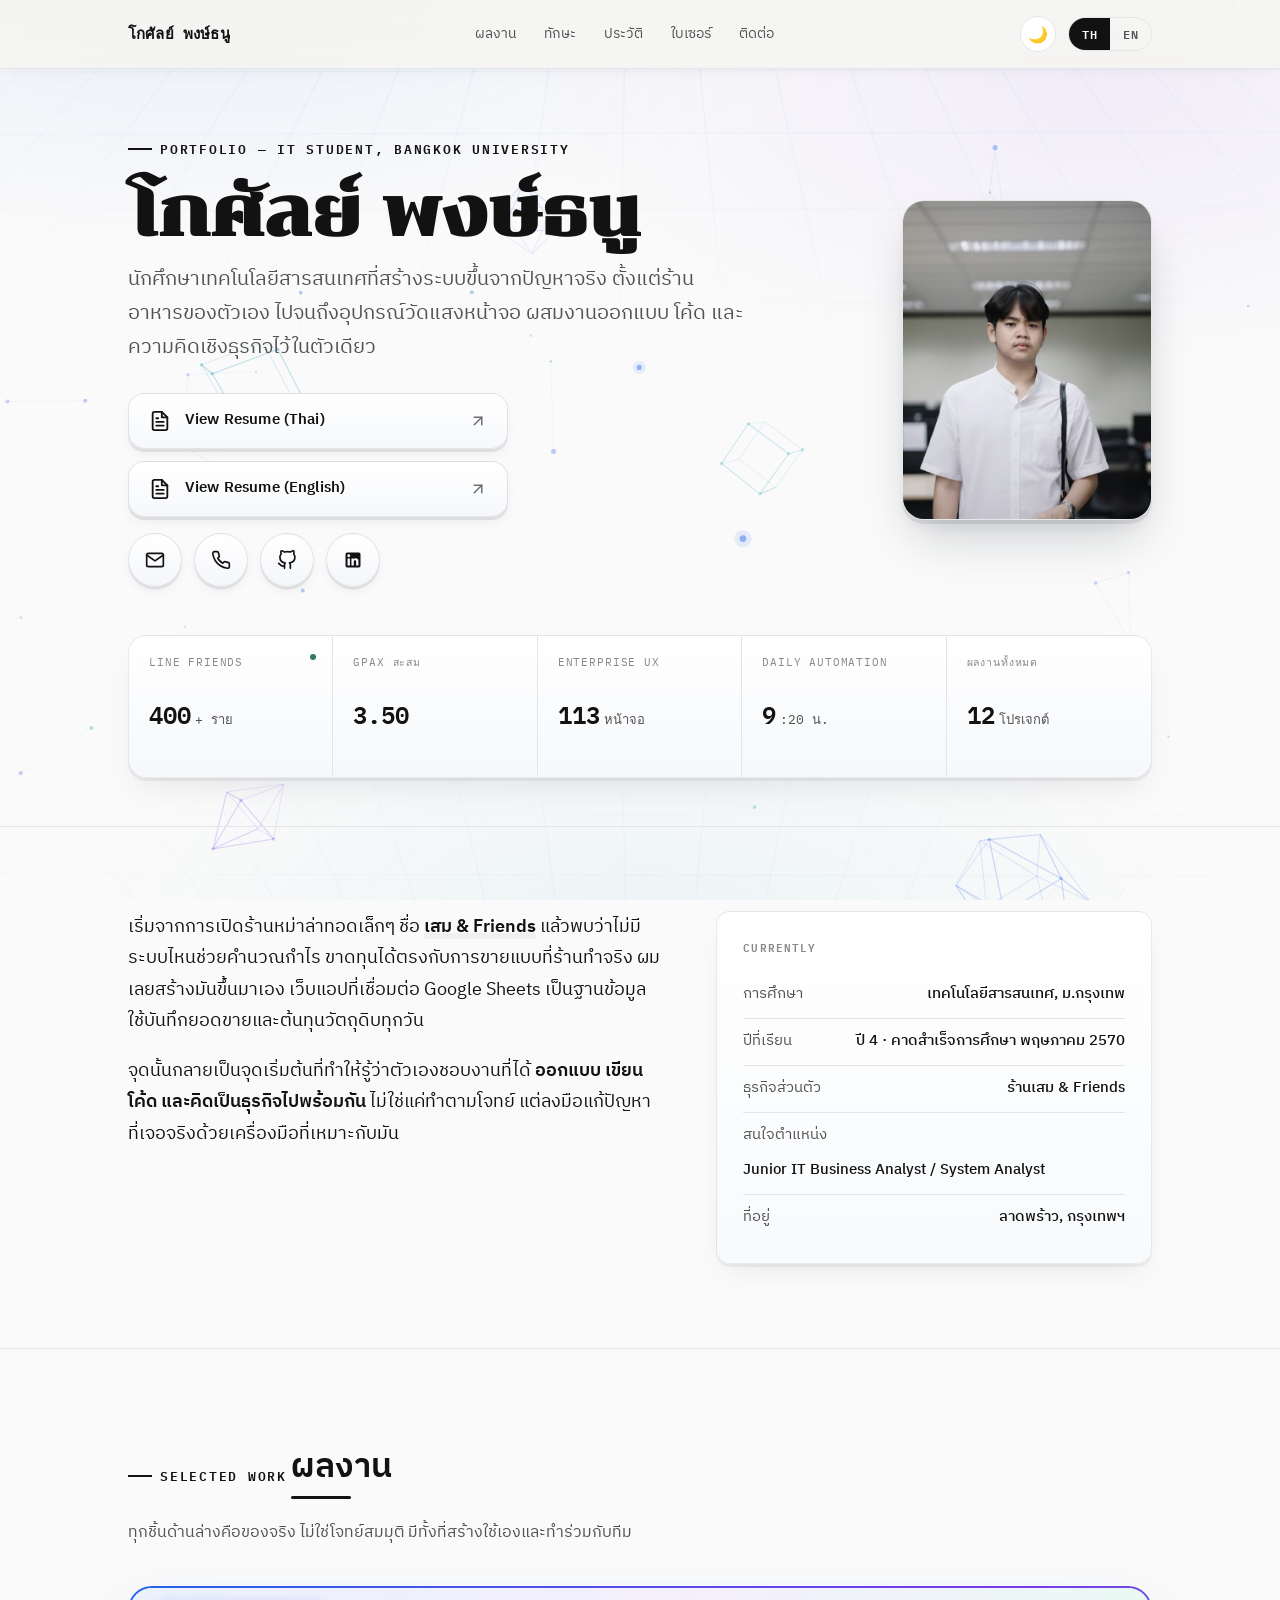
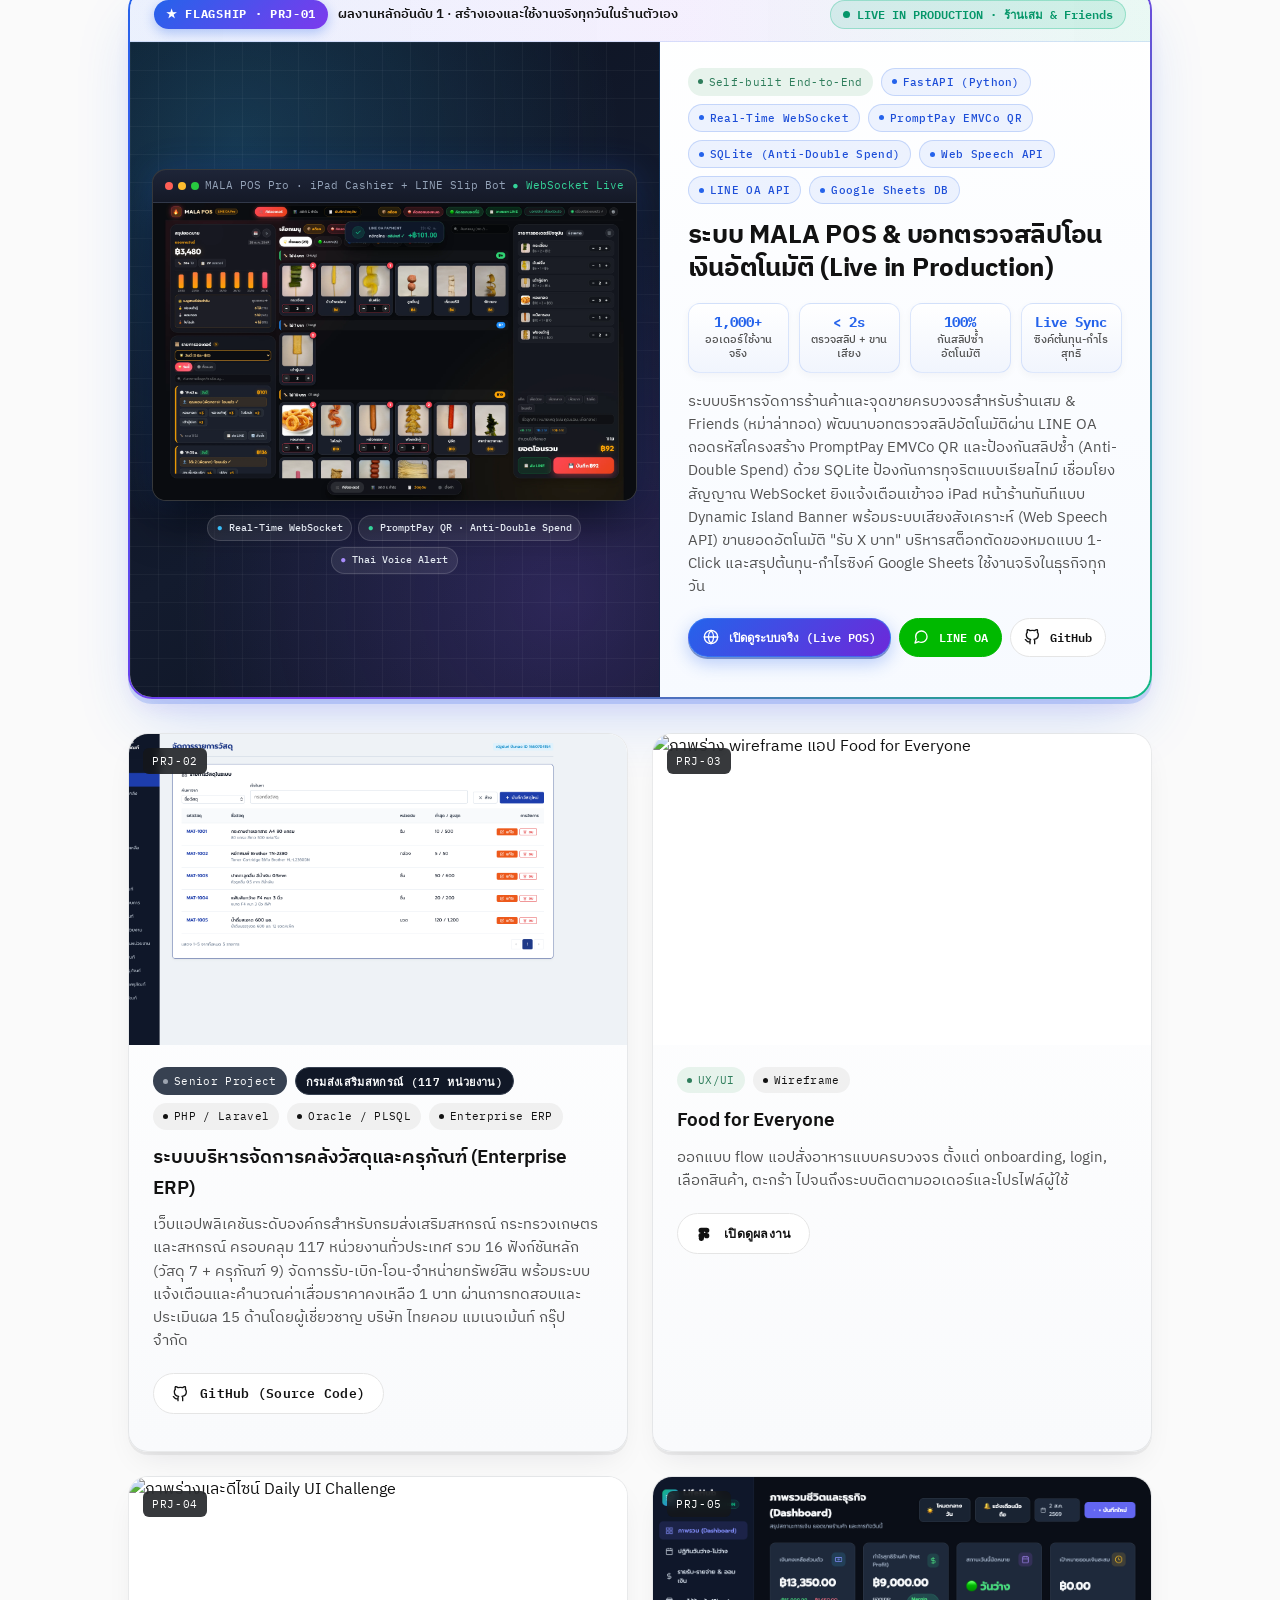
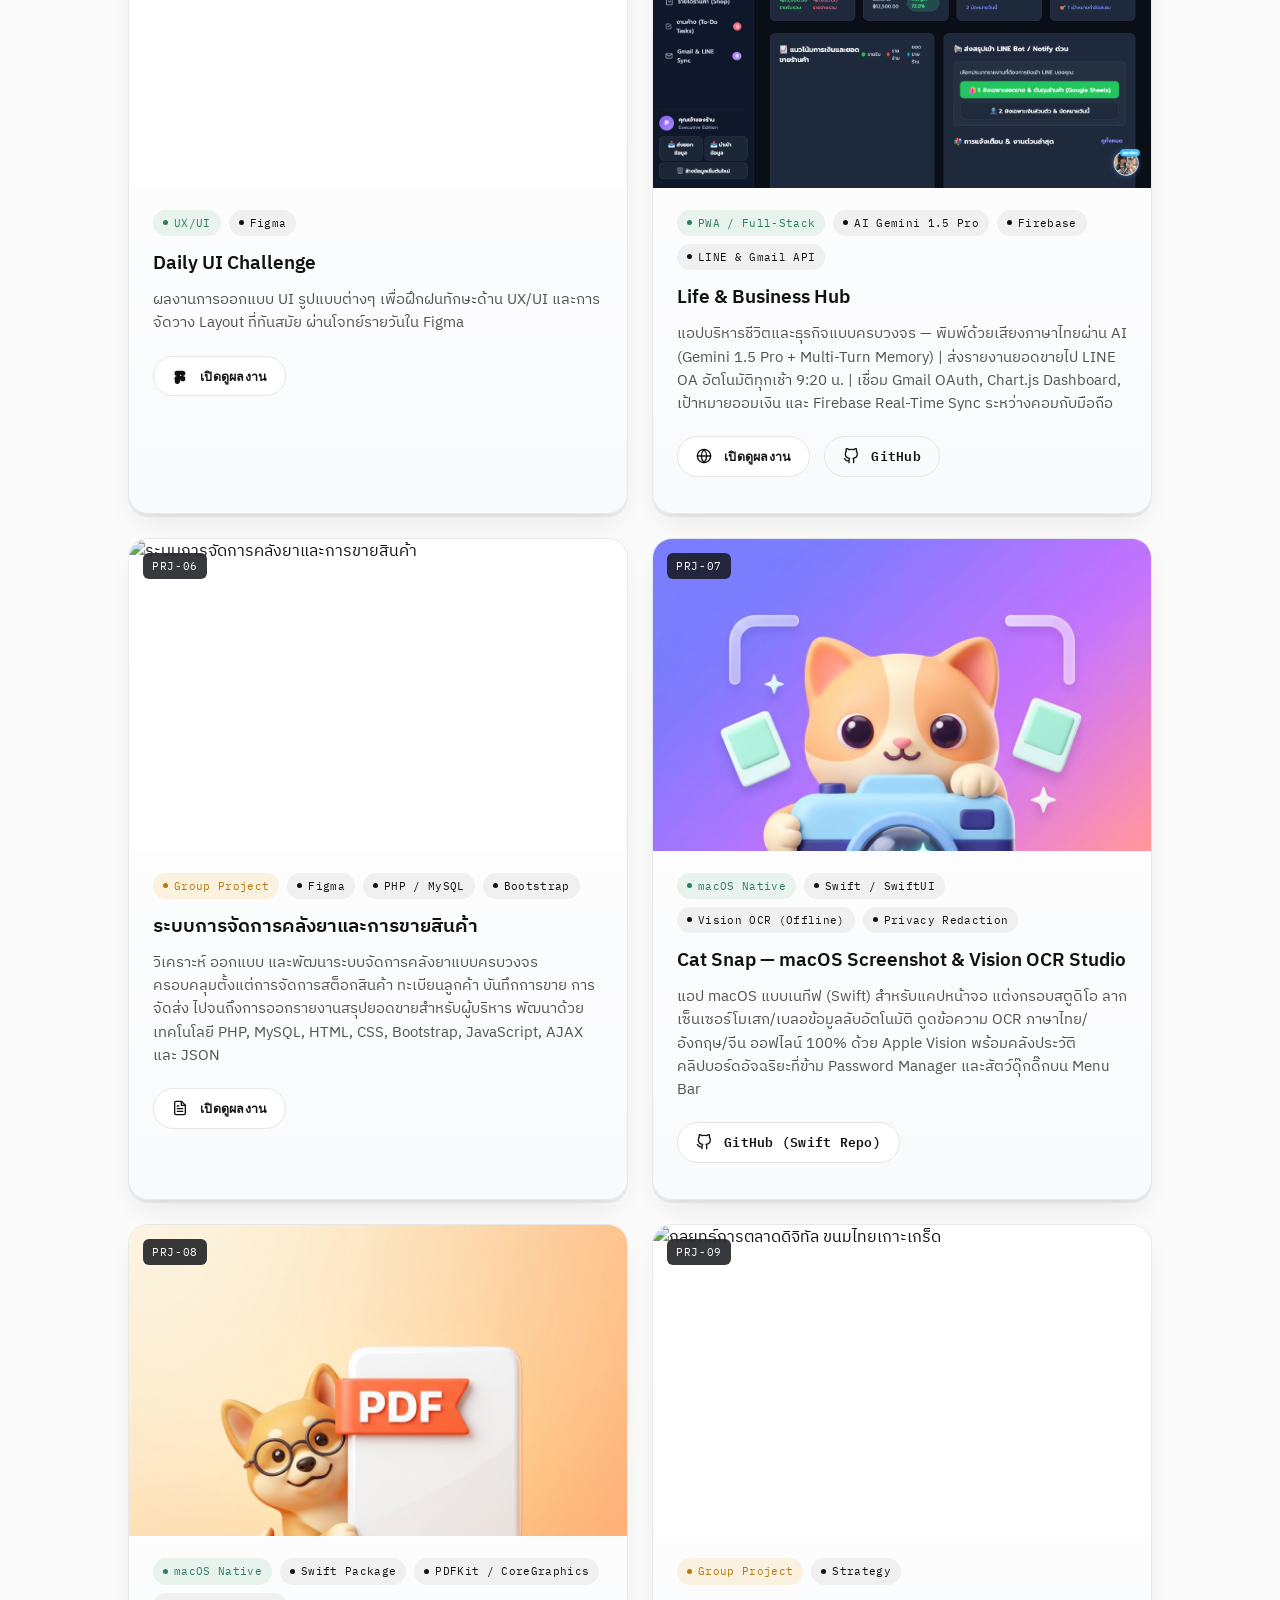
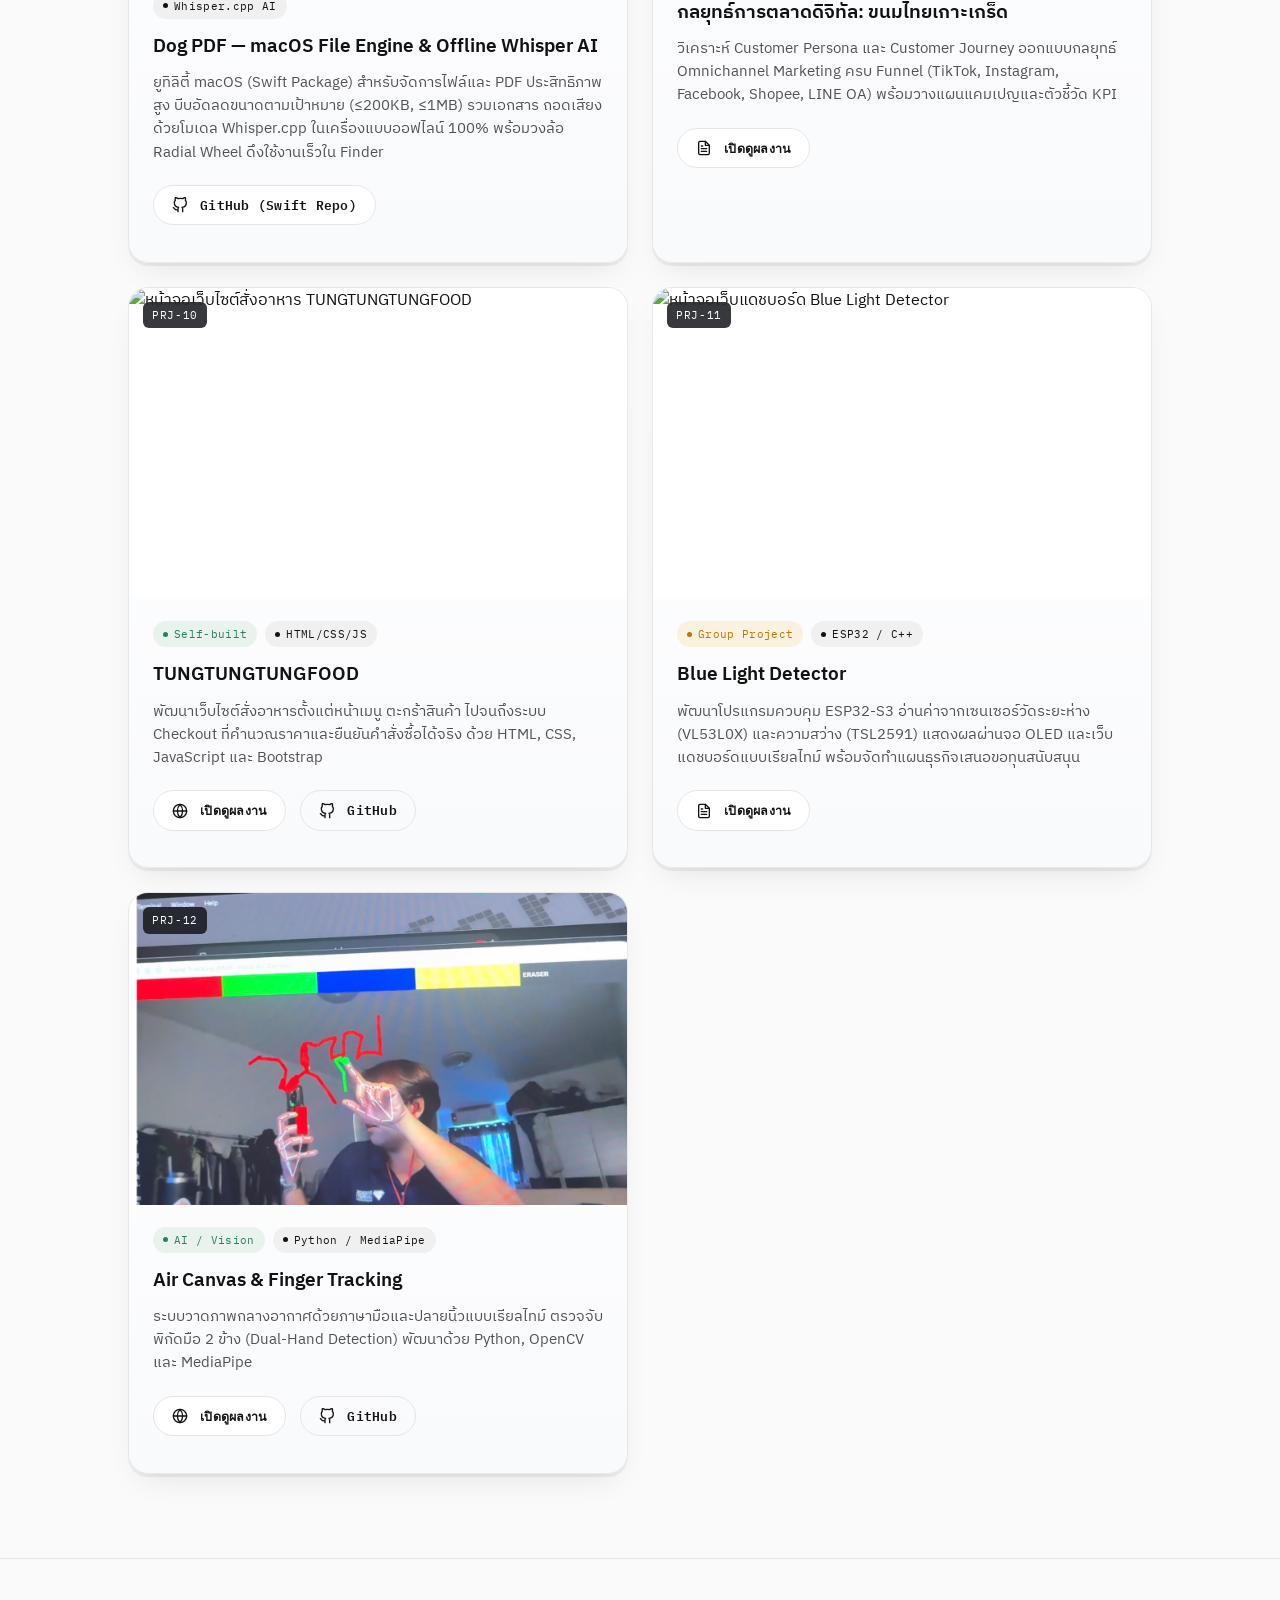
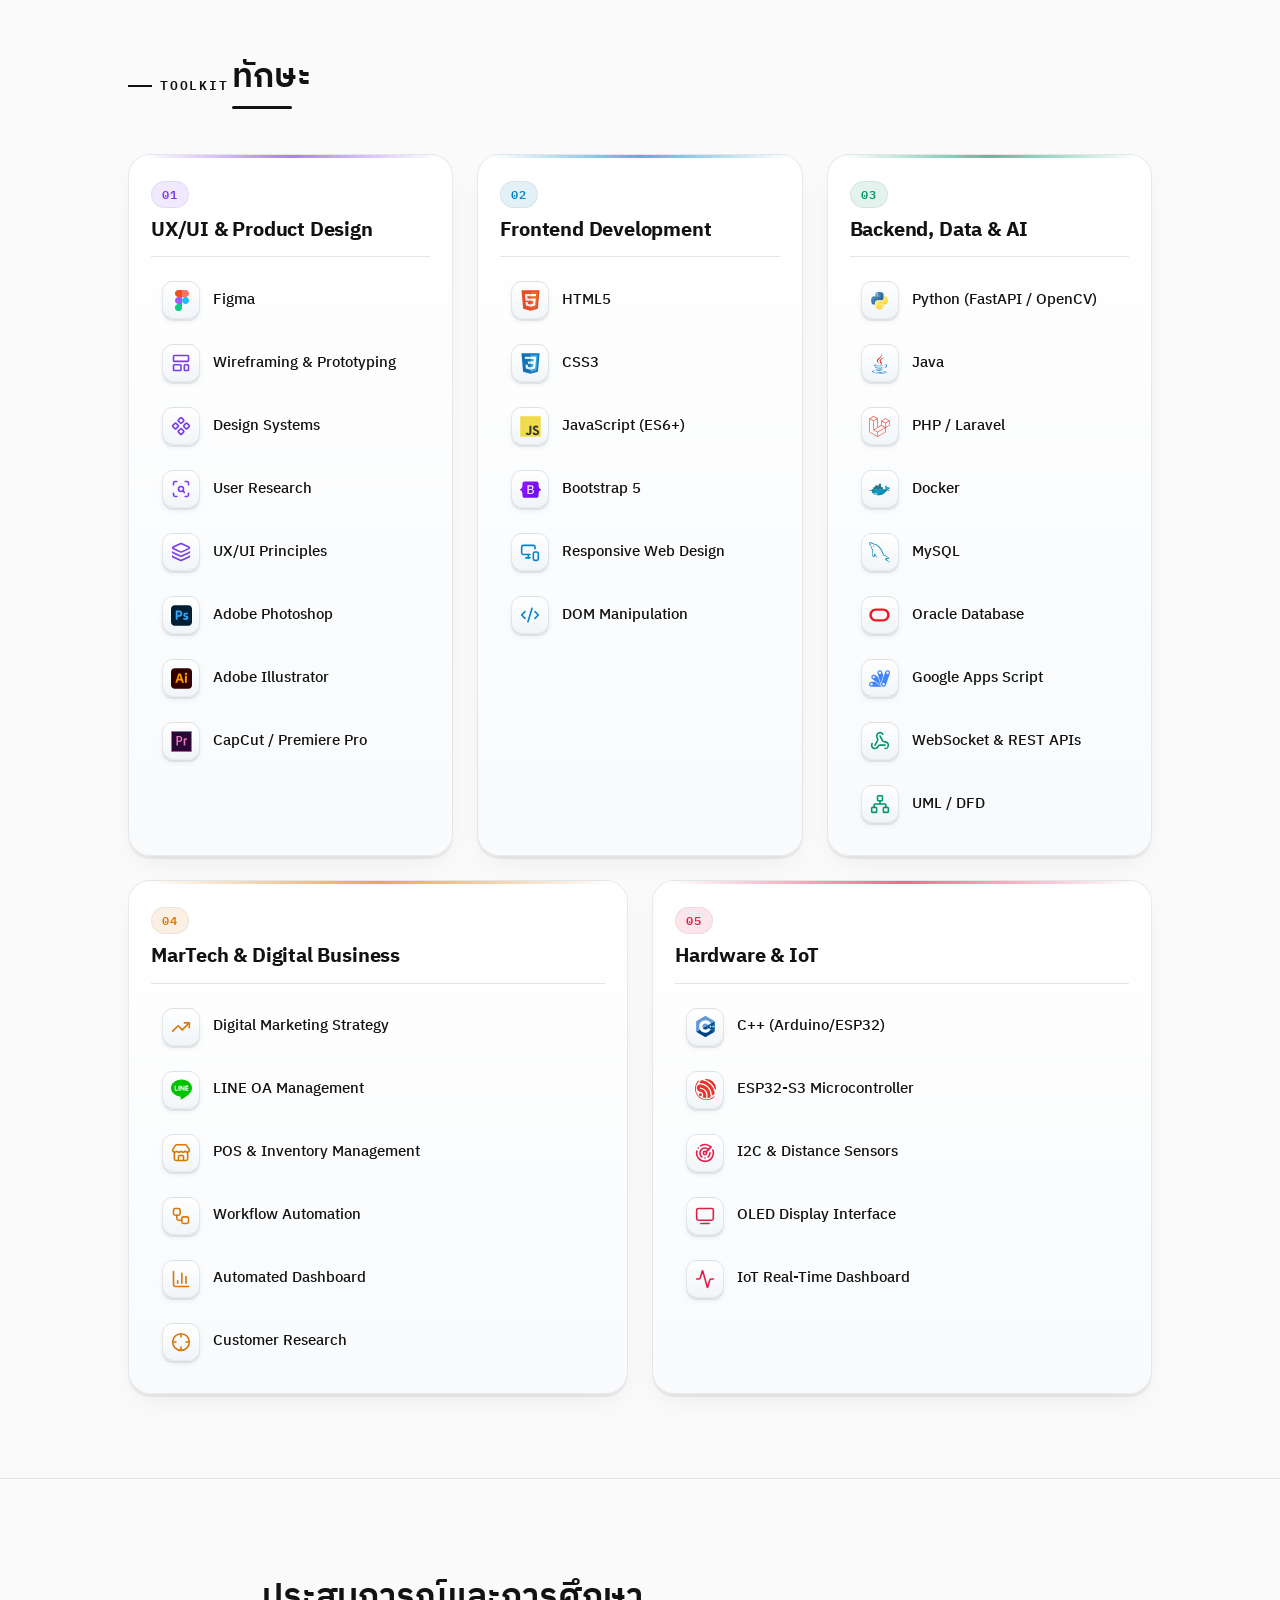
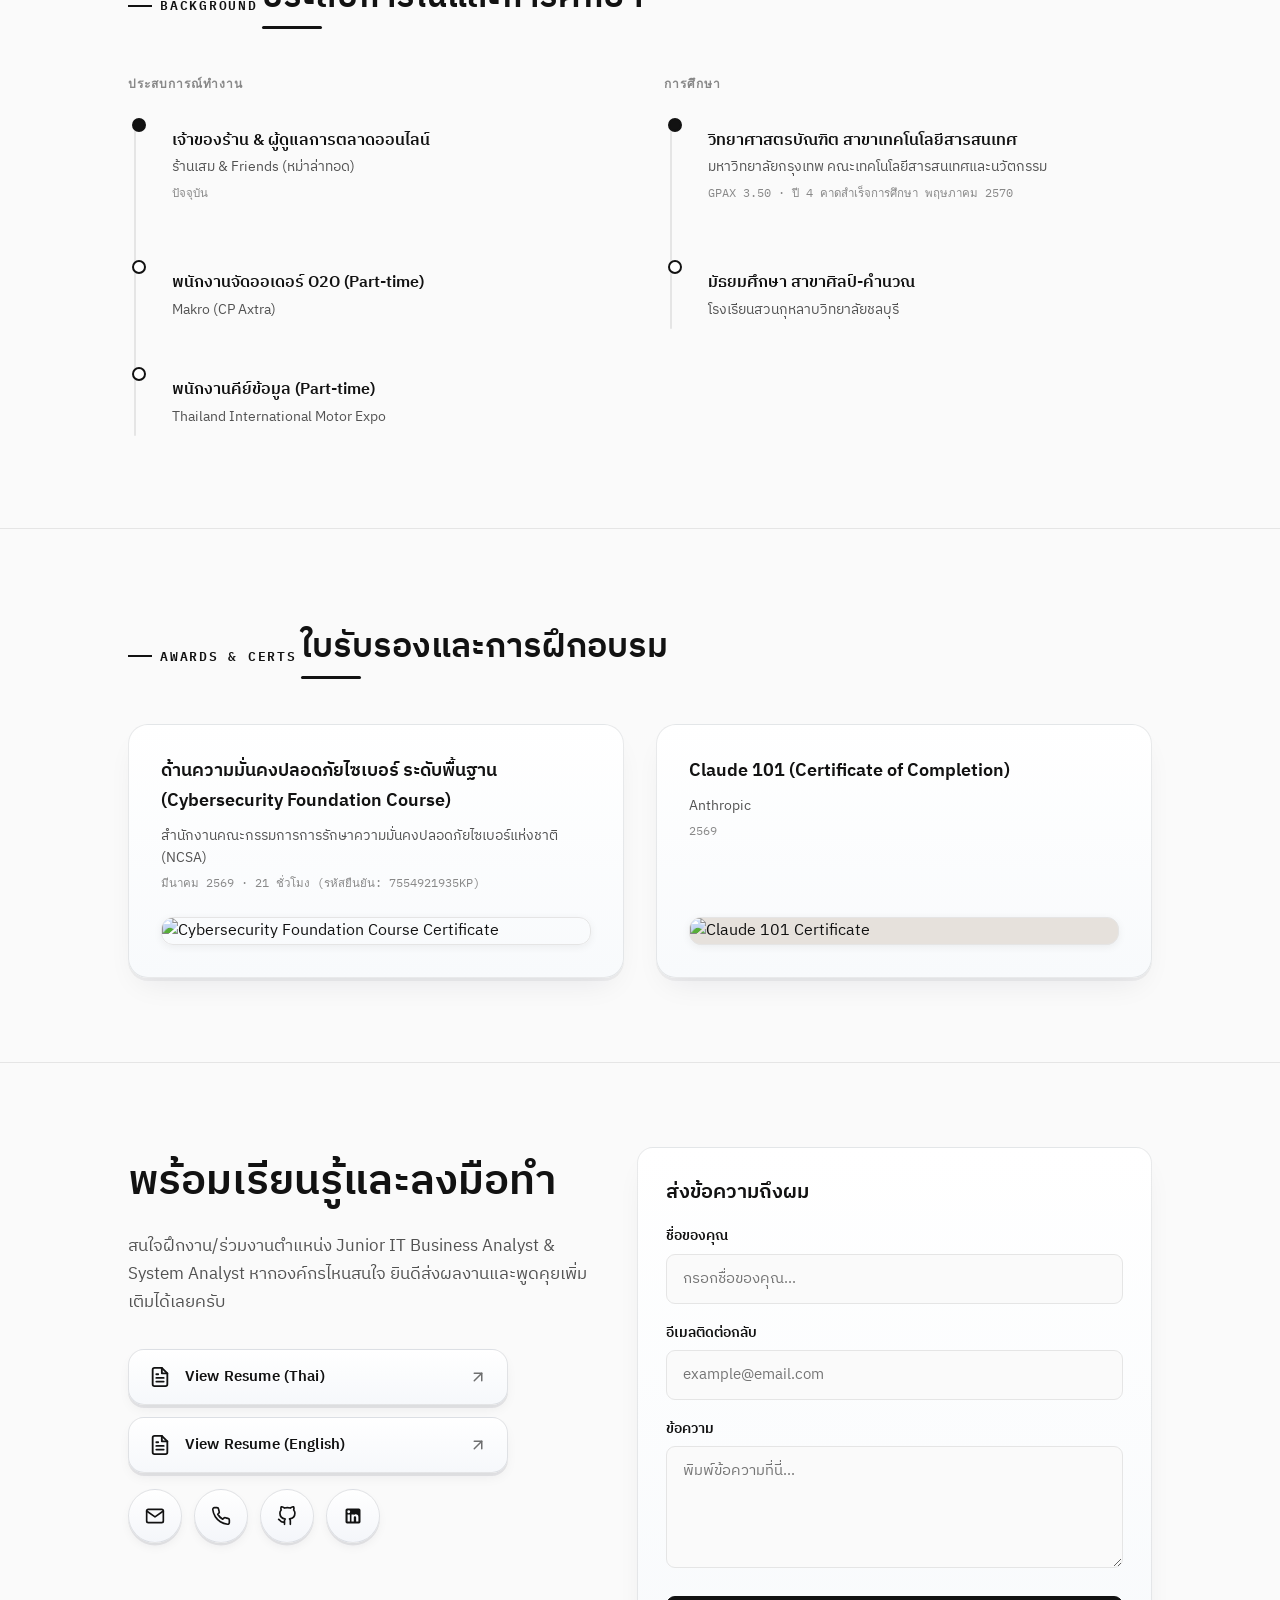
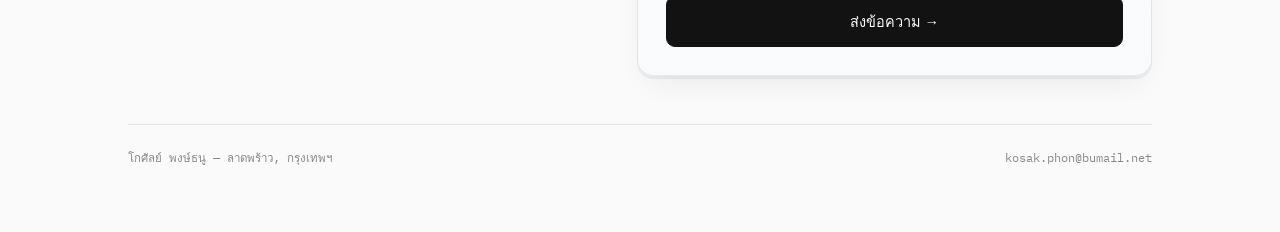
==== commit d6f2f2c2: "Revert "refactor(design): remove AI visual tells, broken Imgur URLs, and 3D clay icons in favor of e" ====
--- a/index.html
+++ b/index.html
@@ -14,66 +14,64 @@
   <meta property="og:title" content="Kosan Phongthanu — Portfolio | Junior IT Business Analyst &amp; System Analyst">
   <meta property="og:description"
     content="นักศึกษาเทคโนโลยีสารสนเทศ ม.กรุงเทพ ที่สร้างระบบจริงจากปัญหาจริง ตั้งแต่ระบบ POS สุกี้หมาล่า ไปจนถึง Senior Project 113+ หน้าจอ">
-  <meta property="og:image" content="https://portfolio-cyan-theta-22.vercel.app/3Z38He8.png">
+  <meta property="og:image" content="https://i.imgur.com/3Z38He8.png">
   <meta property="og:url" content="https://portfolio-cyan-theta-22.vercel.app">
-  <link rel="icon" type="image/png" href="./3Z38He8.png">
+  <link rel="icon" type="image/png" href="https://i.imgur.com/3Z38He8.png">
   <meta name="twitter:card" content="summary_large_image">
   <meta name="twitter:title" content="Kosan Phongthanu — Portfolio | Junior IT Business Analyst &amp; System Analyst">
   <meta name="twitter:description"
-    content="นักศึกษาเทคโนโลยีสารสนเทศ ม.กรุงเทพ ที่สร้างระบบจริงจากปัญหาจริง ตั้งแต่ร้านอาหารของตัวเอง ไปจนถึงระบบคลังพัสดุระดับองค์กร">
-  <meta name="twitter:image" content="https://portfolio-cyan-theta-22.vercel.app/3Z38He8.png">
+    content="นักศึกษาเทคโนโลยีสารสนเทศ ม.กรุงเทพ ที่สร้างระบบจริงจากปัญหาจริง ตั้งแต่ร้านอาหารของตัวเอง ไปจนถึงอุปกรณ์วัดแสงหน้าจอ">
+  <meta name="twitter:image" content="https://i.imgur.com/3Z38He8.png">
   <link rel="preconnect" href="https://fonts.googleapis.com">
   <link rel="preconnect" href="https://fonts.gstatic.com" crossorigin>
   <link
-    href="https://fonts.googleapis.com/css2?family=Anuphan:wght@500;600;700&family=IBM+Plex+Mono:wght@400;500;600&family=IBM+Plex+Sans+Thai:wght@300;400;500;600;700&family=Plus+Jakarta+Sans:wght@500;600;700&display=swap"
+    href="https://fonts.googleapis.com/css2?family=Chonburi&family=IBM+Plex+Mono:wght@400;500;600&family=IBM+Plex+Sans+Thai:wght@300;400;500;600;700&display=swap"
     rel="stylesheet">
   <style>
     :root {
-      --paper: #F7F7F5;
+      --paper: #FAFAFA;
       --surface: #FFFFFF;
-      --ink: #141619;
-      --steel: #525866;
-      --steel-soft: #767D8C;
-      --line: #E3E5EA;
-      --signal: #141619;
-      --signal-soft: #EFEFF1;
-      --signal-glow: rgba(20, 22, 25, 0.08);
-      --accent: #1D4ED8;
-      --ok: #15803D;
-      --ok-soft: #E8F5ED;
-      --warn: #9A5B13;
-      --warn-soft: #F9EFE2;
+      --ink: #121212;
+      --steel: #525252;
+      --steel-soft: #888888;
+      --line: #E5E5E5;
+      --signal: #121212;
+      --signal-soft: #F0F0F0;
+      --signal-glow: rgba(0, 0, 0, 0.08);
+      --ok: #2E7D5B;
+      --ok-soft: #E7F3EC;
+      --warn: #B5790E;
+      --warn-soft: #FBF1DF;
       --radius: 14px;
       --max: 1080px;
-      --shadow-sm: 0 2px 6px rgba(20, 22, 25, 0.04);
-      --shadow-md: 0 8px 22px rgba(20, 22, 25, 0.07);
-      --shadow-lg: 0 16px 40px rgba(20, 22, 25, 0.10);
-      --shadow-xl: 0 24px 56px rgba(20, 22, 25, 0.13);
+      --shadow-sm: 0 2px 8px rgba(18, 18, 18, 0.06);
+      --shadow-md: 0 8px 24px rgba(18, 18, 18, 0.08);
+      --shadow-lg: 0 16px 48px rgba(18, 18, 18, 0.12);
+      --shadow-xl: 0 24px 64px rgba(18, 18, 18, 0.16);
       --transition-fast: 0.15s cubic-bezier(0.4, 0, 0.2, 1);
-      --transition-base: 0.28s cubic-bezier(0.4, 0, 0.2, 1);
-      --transition-slow: 0.45s cubic-bezier(0.4, 0, 0.2, 1);
-      --transition-bounce: 0.5s cubic-bezier(0.22, 1, 0.36, 1);
+      --transition-base: 0.3s cubic-bezier(0.4, 0, 0.2, 1);
+      --transition-slow: 0.5s cubic-bezier(0.4, 0, 0.2, 1);
+      --transition-bounce: 0.6s cubic-bezier(0.34, 1.56, 0.64, 1);
     }
 
     [data-theme="dark"] {
-      --paper: #0C0E12;
-      --surface: #14171D;
-      --ink: #F3F4F6;
-      --steel: #9CA3AF;
-      --steel-soft: #6B7280;
-      --line: #252A34;
-      --signal: #F3F4F6;
-      --signal-soft: rgba(255, 255, 255, 0.07);
-      --signal-glow: rgba(255, 255, 255, 0.12);
-      --accent: #60A5FA;
-      --ok: #34D399;
-      --ok-soft: rgba(16, 185, 129, 0.14);
+      --paper: #0A0A0C;
+      --surface: #141416;
+      --ink: #F5F5F7;
+      --steel: #A1A1AA;
+      --steel-soft: #71717A;
+      --line: #27272A;
+      --signal: #FFFFFF;
+      --signal-soft: rgba(255, 255, 255, 0.08);
+      --signal-glow: rgba(255, 255, 255, 0.15);
+      --ok: #4ADE80;
+      --ok-soft: rgba(46, 125, 91, 0.15);
       --warn: #FBBF24;
-      --warn-soft: rgba(245, 158, 11, 0.14);
-      --shadow-sm: 0 2px 8px rgba(0, 0, 0, 0.32);
-      --shadow-md: 0 8px 24px rgba(0, 0, 0, 0.42);
-      --shadow-lg: 0 16px 44px rgba(0, 0, 0, 0.52);
-      --shadow-xl: 0 24px 60px rgba(0, 0, 0, 0.62);
+      --warn-soft: rgba(181, 121, 14, 0.15);
+      --shadow-sm: 0 2px 8px rgba(0, 0, 0, 0.3);
+      --shadow-md: 0 8px 24px rgba(0, 0, 0, 0.4);
+      --shadow-lg: 0 16px 48px rgba(0, 0, 0, 0.5);
+      --shadow-xl: 0 24px 64px rgba(0, 0, 0, 0.6);
     }
 
     * {
@@ -118,9 +116,7 @@
     }
 
     .display {
-      font-family: 'Anuphan', 'Plus Jakarta Sans', 'IBM Plex Sans Thai', sans-serif;
-      font-weight: 700;
-      letter-spacing: -0.025em;
+      font-family: 'Chonburi', serif;
     }
 
 
@@ -130,8 +126,8 @@
       top: 0;
       left: 0;
       width: 100%;
-      height: 2px;
-      background: var(--ink);
+      height: 3px;
+      background: linear-gradient(90deg, #2563EB, #7C3AED, #06B6D4);
       z-index: 10001;
       transform-origin: left center;
       transform: scaleX(0);
@@ -165,10 +161,9 @@
     }
 
     .nav-name {
-      font-family: 'Anuphan', 'Plus Jakarta Sans', sans-serif;
-      font-weight: 700;
-      font-size: 15.5px;
-      letter-spacing: -0.01em;
+      font-weight: 600;
+      font-size: 15px;
+      letter-spacing: 0.01em;
       position: relative;
       overflow: hidden;
     }
@@ -292,12 +287,25 @@
       overflow: hidden;
     }
 
-    .hero-role {
-      font-size: 14px;
-      color: var(--steel);
-      font-weight: 500;
-      margin: 0 0 12px;
-      letter-spacing: -0.005em;
+    .eyebrow {
+      font-family: 'IBM Plex Mono', monospace;
+      font-size: 12.5px;
+      letter-spacing: 0.14em;
+      text-transform: uppercase;
+      color: var(--signal);
+      font-weight: 600;
+      margin: 0 0 18px;
+      display: inline-flex;
+      align-items: center;
+      gap: 8px;
+    }
+
+    .eyebrow::before {
+      content: '';
+      width: 24px;
+      height: 2px;
+      background: var(--signal);
+      display: inline-block;
     }
 
     .hero-inner {
@@ -310,12 +318,9 @@
     }
 
     .hero-name {
-      font-family: 'Anuphan', 'Plus Jakarta Sans', 'IBM Plex Sans Thai', sans-serif;
-      font-size: clamp(38px, 6.2vw, 60px);
-      font-weight: 700;
-      letter-spacing: -0.025em;
-      line-height: 1.08;
-      margin: 0 0 16px;
+      font-size: clamp(40px, 7vw, 68px);
+      line-height: 1.05;
+      margin: 0 0 14px;
       color: var(--ink);
       position: relative;
     }
@@ -402,27 +407,26 @@
     }
 
     .readout-label {
-      font-family: 'IBM Plex Sans Thai', sans-serif;
-      font-size: 12.5px;
-      font-weight: 500;
-      color: var(--steel);
-      margin: 0 0 6px;
+      font-family: 'IBM Plex Mono', monospace;
+      font-size: 10.5px;
+      letter-spacing: 0.08em;
+      text-transform: uppercase;
+      color: var(--steel-soft);
+      margin: 0 0 8px;
     }
 
     .readout-value {
-      font-family: 'Anuphan', 'Plus Jakarta Sans', sans-serif;
-      font-size: clamp(20px, 2.6vw, 25px);
-      font-weight: 700;
-      letter-spacing: -0.02em;
+      font-family: 'IBM Plex Mono', monospace;
+      font-size: clamp(18px, 2.6vw, 24px);
+      font-weight: 600;
       color: var(--ink);
       display: flex;
       align-items: baseline;
-      gap: 5px;
+      gap: 4px;
     }
 
     .readout-value .unit {
-      font-family: 'IBM Plex Sans Thai', sans-serif;
-      font-size: 13.5px;
+      font-size: 13px;
       color: var(--steel);
       font-weight: 400;
     }
@@ -461,32 +465,46 @@
 
     /* Section */
     .section {
-      padding: 80px 0;
+      padding: 84px 0;
       border-top: 1px solid var(--line);
       position: relative;
     }
 
     .section-head {
-      margin: 0 0 36px;
+      margin: 0 0 40px;
     }
 
     .section-title {
-      font-family: 'Anuphan', 'Plus Jakarta Sans', 'IBM Plex Sans Thai', sans-serif;
-      font-size: clamp(26px, 3.2vw, 33px);
-      letter-spacing: -0.02em;
-      line-height: 1.2;
-      margin: 0;
+      font-size: clamp(26px, 3.4vw, 34px);
+      margin: 6px 0 0;
       color: var(--ink);
-      font-weight: 700;
-      display: block;
+      font-weight: 600;
+      position: relative;
+      display: inline-block;
+    }
+
+    .section-title::after {
+      content: '';
+      position: absolute;
+      bottom: -4px;
+      left: 0;
+      width: 60px;
+      height: 3px;
+      background: var(--signal);
+      border-radius: 2px;
+      transition: width var(--transition-slow);
+    }
+
+    .section-head:hover .section-title::after {
+      width: 100%;
     }
 
     .section-lede {
       color: var(--steel);
-      max-width: 600px;
-      margin: 10px 0 0;
+      max-width: 620px;
+      margin: 14px 0 0;
       font-size: 16px;
-      line-height: 1.65;
+      line-height: 1.7;
     }
 
     /* Intro */
@@ -556,10 +574,12 @@
     }
 
     .intro-card h4 {
-      font-family: 'Anuphan', 'Plus Jakarta Sans', 'IBM Plex Sans Thai', sans-serif;
-      font-size: 14px;
-      color: var(--ink);
-      margin: 0 0 14px;
+      font-family: 'IBM Plex Mono', monospace;
+      font-size: 11px;
+      letter-spacing: 0.1em;
+      text-transform: uppercase;
+      color: var(--steel-soft);
+      margin: 0 0 16px;
       font-weight: 600;
     }
 
@@ -725,118 +745,153 @@
 
     .work-tags {
       display: flex;
-      gap: 6px;
+      gap: 8px;
       flex-wrap: wrap;
       margin-bottom: 2px;
     }
 
     .tag {
-      font-family: 'IBM Plex Sans Thai', 'Plus Jakarta Sans', sans-serif;
-      font-size: 12px;
-      font-weight: 500;
-      padding: 3px 9px;
-      border-radius: 6px;
+      font-family: 'IBM Plex Mono', monospace;
+      font-size: 11px;
+      letter-spacing: 0.03em;
+      padding: 4px 10px;
+      border-radius: 20px;
       display: inline-flex;
       align-items: center;
-      border: 1px solid var(--line);
-      background: var(--signal-soft);
-      color: var(--steel);
+      gap: 6px;
+      transition: transform var(--transition-fast), box-shadow var(--transition-fast);
+    }
+
+    .tag:hover {
+      transform: translateY(-2px);
+      box-shadow: 0 4px 12px rgba(0, 0, 0, 0.1);
     }
 
     .tag::before {
-      display: none;
+      content: "";
+      width: 5px;
+      height: 5px;
+      border-radius: 50%;
+      display: inline-block;
     }
 
     .tag.t-self {
       background: var(--ok-soft);
       color: var(--ok);
-      border-color: rgba(21, 128, 61, 0.18);
+    }
+
+    .tag.t-self::before {
+      background: var(--ok);
     }
 
     .tag.t-group {
       background: var(--warn-soft);
       color: var(--warn);
-      border-color: rgba(154, 91, 19, 0.18);
+    }
+
+    .tag.t-group::before {
+      background: var(--warn);
     }
 
     .tag.t-senior {
-      background: var(--ink);
-      color: var(--paper);
-      border-color: var(--ink);
+      background: #374151;
+      color: #F9FAFB;
+    }
+
+    .tag.t-senior::before {
+      background: #9CA3AF;
+    }
+
+    .tag.t-corp {
+      background: #111827;
+      color: #F9FAFB;
       font-weight: 600;
-    }
-
-    .tag.t-corp {
-      background: transparent;
-      color: var(--ink);
-      font-weight: 600;
-      border: 1px solid var(--line);
+      border: 1px solid #374151;
+    }
+
+    .tag.t-corp::before {
+      display: none;
     }
 
     .tag.t-skill {
       background: var(--signal-soft);
-      color: var(--steel);
+      color: var(--signal);
+    }
+
+    .tag.t-skill::before {
+      background: var(--signal);
     }
 
     .work-title {
-      font-family: 'Anuphan', 'Plus Jakarta Sans', 'IBM Plex Sans Thai', sans-serif;
       font-size: 19px;
       font-weight: 600;
-      letter-spacing: -0.015em;
-      line-height: 1.32;
       margin: 0;
       color: var(--ink);
       transition: color var(--transition-fast);
     }
 
     .work-card:hover .work-title {
-      color: var(--ink);
+      color: var(--signal);
     }
 
     .work-desc {
       font-size: 14.5px;
       color: var(--steel);
       margin: 0;
-      line-height: 1.65;
+      line-height: 1.6;
     }
 
     .work-link {
-      margin-top: auto;
-      padding-top: 8px;
-      font-size: 13px;
+      margin-top: 10px;
+      font-family: 'IBM Plex Mono', monospace;
+      font-size: 12.5px;
       color: var(--steel-soft);
-      display: flex;
-      flex-wrap: wrap;
+      display: inline-flex;
       align-items: center;
-      gap: 8px;
+      gap: 6px;
     }
 
     .demo-btn {
-      font-family: 'IBM Plex Sans Thai', 'Plus Jakarta Sans', sans-serif;
-      font-size: 13px;
+      font-family: 'IBM Plex Mono', monospace;
+      font-size: 12.5px;
       font-weight: 600;
+      letter-spacing: 0.02em;
       color: var(--ink);
       background: var(--surface);
       border: 1px solid var(--line);
       display: inline-flex;
       align-items: center;
       gap: 6px;
-      padding: 8px 15px;
-      border-radius: 9px;
-      transition: background-color var(--transition-fast), color var(--transition-fast), border-color var(--transition-fast), transform var(--transition-fast), box-shadow var(--transition-fast);
+      padding: 9px 18px;
+      border-radius: 24px;
+      transition: all var(--transition-fast);
+      position: relative;
+      overflow: hidden;
+      isolation: isolate;
       cursor: pointer;
     }
 
     .demo-btn::before {
-      display: none;
+      content: '';
+      position: absolute;
+      top: 0;
+      left: -100%;
+      width: 100%;
+      height: 100%;
+      background: var(--signal);
+      transition: left var(--transition-base);
+      z-index: -1;
+    }
+
+    .demo-btn:hover::before {
+      left: 0;
     }
 
     .demo-btn:hover {
-      background: var(--ink);
-      color: var(--paper);
-      border-color: var(--ink);
-      transform: translateY(-1px);
-      box-shadow: var(--shadow-sm);
+      color: #FFFFFF;
+      border-color: var(--signal);
+      transform: translateY(-2px);
+      box-shadow: 0 6px 16px var(--signal-glow);
     }
 
     .demo-btn:active {
@@ -873,11 +928,15 @@
       border: 1px solid var(--line);
     }
 
+    .demo-btn.btn-ghost::before {
+      background: var(--signal);
+      z-index: -1;
+    }
+
     .demo-btn.btn-ghost:hover {
-      background: var(--ink);
-      color: var(--paper);
-      border-color: var(--ink);
-      box-shadow: var(--shadow-sm);
+      color: #FFFFFF;
+      border-color: var(--signal);
+      box-shadow: 0 6px 16px var(--signal-glow);
     }
 
     .live-badge {
@@ -1037,59 +1096,165 @@
     }
 
     .skill-card {
-      --card-accent: var(--ink);
-      --card-accent-soft: rgba(20, 22, 25, 0.04);
-      background: var(--surface);
-      border: 1px solid var(--line);
-      border-radius: 16px;
-      padding: 24px 22px;
-      transition: transform 0.25s cubic-bezier(0.22, 1, 0.36, 1), box-shadow 0.25s ease, border-color 0.25s ease;
+      --card-accent: #2563eb;
+      --card-accent-soft: rgba(37, 99, 235, 0.10);
+      background: linear-gradient(180deg, #FFFFFF 0%, #F8FAFC 100%);
+      border: 1px solid rgba(15, 23, 42, 0.09);
+      border-radius: 22px;
+      padding: 26px 22px 24px;
+      transition: transform 0.28s cubic-bezier(0.22, 1, 0.36, 1), box-shadow 0.28s cubic-bezier(0.22, 1, 0.36, 1), border-color 0.25s ease;
       display: flex;
       flex-direction: column;
       position: relative;
       overflow: hidden;
-      box-shadow: var(--shadow-sm);
+      box-shadow:
+        0 1px 0 rgba(255, 255, 255, 0.95) inset,
+        0 12px 28px -10px rgba(15, 23, 42, 0.08),
+        0 4px 10px -4px rgba(15, 23, 42, 0.04),
+        0 3px 0 rgba(15, 23, 42, 0.05);
       backface-visibility: hidden;
     }
 
+    .skill-card[data-cat="01"] {
+      --card-accent: #7c3aed;
+      --card-accent-soft: rgba(124, 58, 237, 0.11);
+    }
+
+    .skill-card[data-cat="02"] {
+      --card-accent: #0284c7;
+      --card-accent-soft: rgba(2, 132, 199, 0.11);
+    }
+
+    .skill-card[data-cat="03"] {
+      --card-accent: #059669;
+      --card-accent-soft: rgba(5, 150, 105, 0.11);
+    }
+
+    .skill-card[data-cat="04"] {
+      --card-accent: #d97706;
+      --card-accent-soft: rgba(217, 119, 6, 0.11);
+    }
+
+    .skill-card[data-cat="05"] {
+      --card-accent: #e11d48;
+      --card-accent-soft: rgba(225, 29, 72, 0.11);
+    }
+
+    .skill-card::before {
+      content: "";
+      position: absolute;
+      top: 0;
+      left: 16px;
+      right: 16px;
+      height: 2.5px;
+      border-radius: 0 0 4px 4px;
+      background: linear-gradient(90deg, transparent, var(--card-accent), transparent);
+      opacity: 0.65;
+      transition: opacity 0.25s ease;
+      pointer-events: none;
+    }
+
+    .skill-card::after {
+      content: "";
+      position: absolute;
+      inset: 0;
+      background: radial-gradient(420px circle at var(--mx, 50%) var(--my, 0%), var(--card-accent-soft), transparent 65%);
+      opacity: 0;
+      transition: opacity 0.3s ease;
+      pointer-events: none;
+      z-index: 0;
+    }
+
     .skill-card:hover {
-      border-color: rgba(20, 22, 25, 0.24);
-      box-shadow: var(--shadow-md);
+      border-color: rgba(37, 99, 235, 0.28);
+      box-shadow:
+        0 1px 0 rgba(255, 255, 255, 1) inset,
+        0 24px 48px -12px rgba(15, 23, 42, 0.14),
+        0 8px 18px -6px rgba(15, 23, 42, 0.07),
+        0 4px 0 rgba(15, 23, 42, 0.06);
+    }
+
+    .skill-card:hover::before,
+    .skill-card:hover::after {
+      opacity: 1;
     }
 
     [data-theme="dark"] .skill-card {
-      --card-accent: var(--ink);
-      --card-accent-soft: rgba(255, 255, 255, 0.05);
-      background: var(--surface);
-      border-color: var(--line);
-      box-shadow: var(--shadow-sm);
+      background: linear-gradient(180deg, #171A24 0%, #10121A 100%);
+      border-color: rgba(255, 255, 255, 0.09);
+      box-shadow:
+        0 1px 0 rgba(255, 255, 255, 0.10) inset,
+        0 16px 36px -10px rgba(0, 0, 0, 0.65),
+        0 4px 0 rgba(0, 0, 0, 0.5);
+    }
+
+    [data-theme="dark"] .skill-card[data-cat="01"] {
+      --card-accent: #a78bfa;
+      --card-accent-soft: rgba(167, 139, 250, 0.13);
+    }
+
+    [data-theme="dark"] .skill-card[data-cat="02"] {
+      --card-accent: #38bdf8;
+      --card-accent-soft: rgba(56, 189, 248, 0.13);
+    }
+
+    [data-theme="dark"] .skill-card[data-cat="03"] {
+      --card-accent: #34d399;
+      --card-accent-soft: rgba(52, 211, 153, 0.13);
+    }
+
+    [data-theme="dark"] .skill-card[data-cat="04"] {
+      --card-accent: #fbbf24;
+      --card-accent-soft: rgba(251, 191, 36, 0.13);
+    }
+
+    [data-theme="dark"] .skill-card[data-cat="05"] {
+      --card-accent: #fb7185;
+      --card-accent-soft: rgba(251, 113, 133, 0.13);
     }
 
     [data-theme="dark"] .skill-card:hover {
-      border-color: rgba(255, 255, 255, 0.22);
-      box-shadow: var(--shadow-md);
+      border-color: rgba(255, 255, 255, 0.2);
+      box-shadow:
+        0 1px 0 rgba(255, 255, 255, 0.16) inset,
+        0 26px 52px -12px rgba(0, 0, 0, 0.8),
+        0 4px 0 rgba(0, 0, 0, 0.65);
     }
 
     .skill-card-head {
-      margin-bottom: 14px;
-      padding-bottom: 12px;
+      margin-bottom: 16px;
+      padding-bottom: 14px;
       border-bottom: 1px solid var(--line);
       position: relative;
       z-index: 1;
     }
 
     [data-theme="dark"] .skill-card-head {
-      border-bottom-color: var(--line);
+      border-bottom-color: rgba(255, 255, 255, 0.08);
+    }
+
+    .skill-card-num {
+      font-family: "IBM Plex Mono", monospace;
+      font-size: 11.5px;
+      font-weight: 600;
+      color: var(--card-accent);
+      background: var(--card-accent-soft);
+      letter-spacing: 0.08em;
+      margin-bottom: 10px;
+      display: inline-flex;
+      align-items: center;
+      padding: 3px 10px;
+      border-radius: 999px;
+      border: 1px solid rgba(128, 128, 128, 0.12);
     }
 
     .skill-card-title {
-      font-family: 'Anuphan', 'Plus Jakarta Sans', 'IBM Plex Sans Thai', sans-serif;
-      font-size: 18px;
+      font-size: 19.5px;
       font-weight: 700;
       color: var(--ink);
       margin: 0;
-      letter-spacing: -0.015em;
-      line-height: 1.3;
+      letter-spacing: -0.01em;
+      line-height: 1.25;
     }
 
     .skill-items-list {
@@ -2074,29 +2239,33 @@
       z-index: 0;
       overflow: hidden;
       background:
-        radial-gradient(ellipse 80% 50% at 50% -10%, rgba(15, 23, 42, 0.035), transparent 70%);
+        radial-gradient(ellipse 75% 48% at 16% -4%, rgba(37, 99, 235, 0.08), transparent 66%),
+        radial-gradient(ellipse 68% 46% at 86% 10%, rgba(124, 58, 237, 0.065), transparent 66%),
+        radial-gradient(ellipse 65% 45% at 50% 104%, rgba(8, 145, 178, 0.055), transparent 66%);
     }
 
     [data-theme="dark"] .spatial-backdrop {
       background:
-        radial-gradient(ellipse 80% 50% at 50% -10%, rgba(148, 163, 184, 0.06), transparent 70%);
+        radial-gradient(ellipse 80% 50% at 16% -6%, rgba(37, 99, 235, 0.17), transparent 66%),
+        radial-gradient(ellipse 70% 48% at 86% 8%, rgba(124, 58, 237, 0.14), transparent 66%),
+        radial-gradient(ellipse 70% 45% at 50% 106%, rgba(6, 182, 212, 0.10), transparent 66%);
     }
 
     .spatial-cursor-aura {
       position: absolute;
       top: 0;
       left: 0;
-      width: 680px;
-      height: 680px;
+      width: 760px;
+      height: 760px;
       border-radius: 50%;
-      background: radial-gradient(circle, rgba(15, 23, 42, 0.035) 0%, transparent 65%);
+      background: radial-gradient(circle, rgba(37, 99, 235, 0.11) 0%, rgba(124, 58, 237, 0.06) 36%, transparent 70%);
       transform: translate3d(-9999px, -9999px, 0);
       will-change: transform;
       pointer-events: none;
     }
 
     [data-theme="dark"] .spatial-cursor-aura {
-      background: radial-gradient(circle, rgba(255, 255, 255, 0.045) 0%, transparent 65%);
+      background: radial-gradient(circle, rgba(56, 189, 248, 0.16) 0%, rgba(139, 92, 246, 0.10) 38%, transparent 70%);
     }
 
     .spatial-grid-rig {
@@ -2112,14 +2281,14 @@
       right: -24%;
       height: 74vh;
       background-image:
-        linear-gradient(to right, rgba(20, 22, 25, 0.045) 1px, transparent 1px),
-        linear-gradient(to bottom, rgba(20, 22, 25, 0.045) 1px, transparent 1px);
-      background-size: 56px 56px;
+        linear-gradient(to right, rgba(37, 99, 235, 0.075) 1px, transparent 1px),
+        linear-gradient(to bottom, rgba(37, 99, 235, 0.075) 1px, transparent 1px);
+      background-size: 52px 52px;
       transform: perspective(720px) rotateX(58deg);
       transform-origin: center top;
       will-change: transform;
-      -webkit-mask-image: radial-gradient(ellipse 72% 68% at 50% 16%, #000 10%, transparent 74%);
-      mask-image: radial-gradient(ellipse 72% 68% at 50% 16%, #000 10%, transparent 74%);
+      -webkit-mask-image: radial-gradient(ellipse 72% 68% at 50% 16%, #000 12%, transparent 78%);
+      mask-image: radial-gradient(ellipse 72% 68% at 50% 16%, #000 12%, transparent 78%);
     }
 
     .spatial-grid-floor {
@@ -2129,26 +2298,26 @@
       right: -24%;
       height: 68vh;
       background-image:
-        linear-gradient(to right, rgba(20, 22, 25, 0.04) 1px, transparent 1px),
-        linear-gradient(to bottom, rgba(20, 22, 25, 0.04) 1px, transparent 1px);
-      background-size: 56px 56px;
+        linear-gradient(to right, rgba(124, 58, 237, 0.065) 1px, transparent 1px),
+        linear-gradient(to bottom, rgba(37, 99, 235, 0.065) 1px, transparent 1px);
+      background-size: 52px 52px;
       transform: perspective(720px) rotateX(-58deg);
       transform-origin: center bottom;
       will-change: transform;
-      -webkit-mask-image: radial-gradient(ellipse 72% 64% at 50% 86%, #000 8%, transparent 72%);
-      mask-image: radial-gradient(ellipse 72% 64% at 50% 86%, #000 8%, transparent 72%);
+      -webkit-mask-image: radial-gradient(ellipse 72% 64% at 50% 86%, #000 10%, transparent 76%);
+      mask-image: radial-gradient(ellipse 72% 64% at 50% 86%, #000 10%, transparent 76%);
     }
 
     [data-theme="dark"] .spatial-grid-plane {
       background-image:
-        linear-gradient(to right, rgba(255, 255, 255, 0.045) 1px, transparent 1px),
-        linear-gradient(to bottom, rgba(255, 255, 255, 0.045) 1px, transparent 1px);
+        linear-gradient(to right, rgba(56, 189, 248, 0.09) 1px, transparent 1px),
+        linear-gradient(to bottom, rgba(56, 189, 248, 0.09) 1px, transparent 1px);
     }
 
     [data-theme="dark"] .spatial-grid-floor {
       background-image:
-        linear-gradient(to right, rgba(255, 255, 255, 0.04) 1px, transparent 1px),
-        linear-gradient(to bottom, rgba(255, 255, 255, 0.04) 1px, transparent 1px);
+        linear-gradient(to right, rgba(167, 139, 250, 0.08) 1px, transparent 1px),
+        linear-gradient(to bottom, rgba(56, 189, 248, 0.08) 1px, transparent 1px);
     }
 
     #spatial3dCanvas {
@@ -2359,40 +2528,50 @@
     }
 
     /* ==========================================================================
-       SIGNATURE HERO FLAGSHIP SHOWCASE CARD (MALA POS)
+       SIGNATURE HERO FLAGSHIP SHOWCASE CARD (PRJ-01 MALA POS)
        ========================================================================== */
     .work-card.featured {
-      border-radius: 18px;
-      border: 1.5px solid rgba(20, 22, 25, 0.16);
-      background: var(--surface);
+      border-radius: 24px;
+      border: 2px solid transparent;
+      background:
+        linear-gradient(180deg, #FFFFFF 0%, #F7FAFF 100%) padding-box,
+        linear-gradient(135deg, #2563EB 0%, #7C3AED 52%, #10B981 100%) border-box;
       box-shadow:
         0 1px 0 #FFFFFF inset,
-        0 20px 48px -14px rgba(20, 22, 25, 0.12),
-        0 4px 12px -4px rgba(20, 22, 25, 0.05);
+        0 28px 64px -14px rgba(37, 99, 235, 0.22),
+        0 12px 26px -8px rgba(124, 58, 237, 0.12),
+        0 5px 0 rgba(37, 99, 235, 0.20);
       margin-bottom: 10px;
     }
 
     .work-card.featured:hover {
-      border-color: rgba(20, 22, 25, 0.30);
+      border-color: transparent;
       box-shadow:
         0 1px 0 #FFFFFF inset,
-        0 26px 58px -12px rgba(20, 22, 25, 0.16),
-        0 6px 16px -4px rgba(20, 22, 25, 0.07);
+        0 34px 76px -12px rgba(37, 99, 235, 0.30),
+        0 14px 32px -8px rgba(124, 58, 237, 0.18),
+        0 6px 0 rgba(37, 99, 235, 0.28);
     }
 
     [data-theme="dark"] .work-card.featured {
-      border: 1.5px solid rgba(255, 255, 255, 0.15);
-      background: var(--surface);
+      border: 2px solid transparent;
+      background:
+        linear-gradient(180deg, #171B29 0%, #10131E 100%) padding-box,
+        linear-gradient(135deg, #38BDF8 0%, #8B5CF6 52%, #34D399 100%) border-box;
       box-shadow:
-        0 1px 0 rgba(255, 255, 255, 0.08) inset,
-        0 28px 64px -12px rgba(0, 0, 0, 0.78);
+        0 1px 0 rgba(255, 255, 255, 0.18) inset,
+        0 32px 72px -12px rgba(0, 0, 0, 0.85),
+        0 0 48px rgba(56, 189, 248, 0.16),
+        0 5px 0 rgba(59, 130, 246, 0.32);
     }
 
     [data-theme="dark"] .work-card.featured:hover {
-      border-color: rgba(255, 255, 255, 0.26);
+      border-color: transparent;
       box-shadow:
-        0 1px 0 rgba(255, 255, 255, 0.12) inset,
-        0 34px 72px -10px rgba(0, 0, 0, 0.86);
+        0 1px 0 rgba(255, 255, 255, 0.24) inset,
+        0 38px 82px -10px rgba(0, 0, 0, 0.9),
+        0 0 60px rgba(56, 189, 248, 0.24),
+        0 6px 0 rgba(56, 189, 248, 0.40);
     }
 
     .flagship-ribbon {
@@ -2402,15 +2581,15 @@
       flex-wrap: wrap;
       gap: 12px;
       padding: 12px 24px;
-      background: #F2F3F5;
-      border-bottom: 1px solid var(--line);
+      background: linear-gradient(90deg, rgba(37, 99, 235, 0.09) 0%, rgba(124, 58, 237, 0.08) 55%, rgba(16, 185, 129, 0.09) 100%);
+      border-bottom: 1px solid rgba(37, 99, 235, 0.14);
       position: relative;
       z-index: 2;
     }
 
     [data-theme="dark"] .flagship-ribbon {
-      background: #1A1E26;
-      border-bottom-color: var(--line);
+      background: linear-gradient(90deg, rgba(56, 189, 248, 0.14) 0%, rgba(139, 92, 246, 0.13) 55%, rgba(52, 211, 153, 0.12) 100%);
+      border-bottom-color: rgba(255, 255, 255, 0.10);
     }
 
     .flagship-ribbon-left {
@@ -2424,39 +2603,42 @@
       display: inline-flex;
       align-items: center;
       gap: 6px;
-      font-family: 'IBM Plex Sans Thai', 'Plus Jakarta Sans', sans-serif;
-      font-size: 12px;
+      font-family: 'IBM Plex Mono', monospace;
+      font-size: 11.5px;
+      font-weight: 700;
+      letter-spacing: 0.06em;
+      text-transform: uppercase;
+      padding: 5px 12px;
+      border-radius: 999px;
+      background: linear-gradient(135deg, #2563EB, #7C3AED);
+      color: #FFFFFF;
+      box-shadow: 0 4px 12px rgba(37, 99, 235, 0.32);
+    }
+
+    .flagship-ribbon-sub {
+      font-size: 13px;
       font-weight: 600;
-      padding: 4px 10px;
-      border-radius: 6px;
-      background: var(--ink);
-      color: var(--paper);
-    }
-
-    .flagship-ribbon-sub {
-      font-size: 13.5px;
-      font-weight: 500;
-      color: var(--steel);
+      color: var(--ink);
     }
 
     .flagship-live-pill {
       display: inline-flex;
       align-items: center;
       gap: 7px;
-      font-family: 'IBM Plex Sans Thai', 'Plus Jakarta Sans', sans-serif;
-      font-size: 12px;
+      font-family: 'IBM Plex Mono', monospace;
+      font-size: 11.5px;
       font-weight: 600;
-      padding: 4px 11px;
-      border-radius: 6px;
-      background: var(--ok-soft);
-      color: var(--ok);
-      border: 1px solid rgba(21, 128, 61, 0.22);
+      padding: 4px 12px;
+      border-radius: 999px;
+      background: rgba(16, 185, 129, 0.13);
+      color: #059669;
+      border: 1px solid rgba(16, 185, 129, 0.30);
     }
 
     [data-theme="dark"] .flagship-live-pill {
-      background: rgba(16, 185, 129, 0.14);
+      background: rgba(16, 185, 129, 0.16);
       color: #34D399;
-      border-color: rgba(52, 211, 153, 0.28);
+      border-color: rgba(52, 211, 153, 0.32);
     }
 
     .flagship-live-pill .pulse-dot {
@@ -2464,7 +2646,7 @@
       height: 7px;
       border-radius: 50%;
       background: currentColor;
-      animation: pulse 1.8s ease-in-out infinite;
+      animation: pulse 1.6s ease-in-out infinite;
     }
 
     .work-card.featured .work-media-row {
@@ -2479,15 +2661,17 @@
       flex-direction: column;
       justify-content: center;
       padding: 24px 22px 20px;
-      background: #12151B;
-      border-right: 1px solid var(--line);
+      background:
+        radial-gradient(circle at 20% 15%, rgba(56, 189, 248, 0.22), transparent 55%),
+        radial-gradient(circle at 82% 85%, rgba(139, 92, 246, 0.24), transparent 55%),
+        linear-gradient(145deg, #0B101D 0%, #131B2E 55%, #0D1322 100%);
+      border-right: 1px solid rgba(37, 99, 235, 0.14);
       overflow: hidden;
       text-decoration: none;
     }
 
     [data-theme="dark"] .flagship-stage {
-      background: #0D1015;
-      border-right-color: var(--line);
+      border-right-color: rgba(255, 255, 255, 0.08);
     }
 
     .flagship-stage::before {
@@ -2495,8 +2679,8 @@
       position: absolute;
       inset: 0;
       background-image:
-        linear-gradient(to right, rgba(255, 255, 255, 0.03) 1px, transparent 1px),
-        linear-gradient(to bottom, rgba(255, 255, 255, 0.03) 1px, transparent 1px);
+        linear-gradient(to right, rgba(255, 255, 255, 0.04) 1px, transparent 1px),
+        linear-gradient(to bottom, rgba(255, 255, 255, 0.04) 1px, transparent 1px);
       background-size: 28px 28px;
       pointer-events: none;
     }
@@ -2504,21 +2688,23 @@
     .flagship-device {
       position: relative;
       z-index: 2;
-      border-radius: 12px;
+      border-radius: 14px;
       overflow: hidden;
-      border: 1px solid rgba(255, 255, 255, 0.16);
-      background: #0A0C10;
+      border: 1px solid rgba(255, 255, 255, 0.18);
+      background: #0a0c10;
       box-shadow:
-        0 1px 0 rgba(255, 255, 255, 0.2) inset,
-        0 22px 44px -10px rgba(0, 0, 0, 0.72);
-      transition: transform 0.4s cubic-bezier(0.22, 1, 0.36, 1), box-shadow 0.4s ease;
+        0 1px 0 rgba(255, 255, 255, 0.25) inset,
+        0 24px 48px -10px rgba(0, 0, 0, 0.75),
+        0 0 32px rgba(37, 99, 235, 0.22);
+      transition: transform 0.45s cubic-bezier(0.22, 1, 0.36, 1), box-shadow 0.45s ease;
     }
 
     .work-card.featured:hover .flagship-device {
-      transform: translate3d(0, -3px, 0) scale(1.015);
+      transform: translate3d(0, -4px, 0) scale(1.02);
       box-shadow:
-        0 1px 0 rgba(255, 255, 255, 0.26) inset,
-        0 28px 54px -10px rgba(0, 0, 0, 0.82);
+        0 1px 0 rgba(255, 255, 255, 0.32) inset,
+        0 30px 60px -10px rgba(0, 0, 0, 0.85),
+        0 0 42px rgba(56, 189, 248, 0.32);
     }
 
     .flagship-device-bar {
@@ -2526,11 +2712,11 @@
       align-items: center;
       justify-content: space-between;
       padding: 7px 12px;
-      background: #1A1E26;
-      border-bottom: 1px solid rgba(255, 255, 255, 0.08);
+      background: linear-gradient(180deg, #1E2538 0%, #141927 100%);
+      border-bottom: 1px solid rgba(255, 255, 255, 0.09);
       font-family: 'IBM Plex Mono', monospace;
       font-size: 10.5px;
-      color: #9CA3AF;
+      color: #94A3B8;
     }
 
     .flagship-dots {
@@ -2566,14 +2752,14 @@
     }
 
     .flagship-stage-pill {
-      font-family: 'IBM Plex Sans Thai', 'Plus Jakarta Sans', sans-serif;
-      font-size: 11px;
+      font-family: 'IBM Plex Mono', monospace;
+      font-size: 10px;
       font-weight: 500;
-      color: #D1D5DB;
-      background: rgba(255, 255, 255, 0.06);
-      border: 1px solid rgba(255, 255, 255, 0.12);
-      padding: 4px 10px;
-      border-radius: 6px;
+      color: #E2E8F0;
+      background: rgba(255, 255, 255, 0.08);
+      border: 1px solid rgba(255, 255, 255, 0.14);
+      padding: 4px 8.5px;
+      border-radius: 999px;
       white-space: nowrap;
     }
 
@@ -2583,23 +2769,31 @@
     }
 
     .work-card.featured .work-title {
-      font-size: clamp(21px, 2.3vw, 25px);
+      font-size: clamp(21px, 2.4vw, 25.5px);
       font-weight: 700;
       line-height: 1.3;
-      letter-spacing: -0.02em;
+      letter-spacing: -0.01em;
     }
 
     .tag.t-flagship-tech {
-      background: var(--signal-soft);
-      color: var(--ink);
-      border: 1px solid var(--line);
+      background: rgba(37, 99, 235, 0.08);
+      color: #1D4ED8;
+      border: 1px solid rgba(37, 99, 235, 0.20);
       font-weight: 500;
     }
 
+    .tag.t-flagship-tech::before {
+      background: #2563EB;
+    }
+
     [data-theme="dark"] .tag.t-flagship-tech {
-      background: rgba(255, 255, 255, 0.06);
-      color: #E5E7EB;
-      border-color: rgba(255, 255, 255, 0.12);
+      background: rgba(56, 189, 248, 0.11);
+      color: #BAE6FD;
+      border-color: rgba(56, 189, 248, 0.25);
+    }
+
+    [data-theme="dark"] .tag.t-flagship-tech::before {
+      background: #38BDF8;
     }
 
     .flagship-kpis {
@@ -2611,63 +2805,60 @@
 
     .flagship-kpi {
       padding: 10px 10px;
-      border-radius: 10px;
-      background: #F8F9FA;
-      border: 1px solid var(--line);
+      border-radius: 12px;
+      background: linear-gradient(180deg, #FFFFFF 0%, #F1F5FD 100%);
+      border: 1px solid rgba(37, 99, 235, 0.15);
+      box-shadow: 0 1px 0 #FFFFFF inset, 0 3px 8px rgba(15, 23, 42, 0.04);
       text-align: center;
     }
 
     [data-theme="dark"] .flagship-kpi {
-      background: #1A1E26;
-      border-color: var(--line);
+      background: linear-gradient(180deg, #1E2436 0%, #151927 100%);
+      border-color: rgba(96, 165, 250, 0.20);
+      box-shadow: 0 1px 0 rgba(255, 255, 255, 0.08) inset, 0 4px 10px rgba(0, 0, 0, 0.35);
     }
 
     .flagship-kpi-val {
-      font-family: 'Anuphan', 'Plus Jakarta Sans', sans-serif;
-      font-size: 15px;
+      font-family: 'IBM Plex Mono', monospace;
+      font-size: 14px;
       font-weight: 700;
-      color: var(--ink);
+      color: #2563EB;
       line-height: 1.2;
       margin-bottom: 4px;
       white-space: nowrap;
     }
 
     [data-theme="dark"] .flagship-kpi-val {
-      color: #F3F4F6;
+      color: #38BDF8;
     }
 
     .flagship-kpi-lbl {
-      font-size: 11.5px;
+      font-size: 11px;
       color: var(--steel);
       line-height: 1.25;
       font-weight: 500;
     }
 
-    .demo-btn.btn-flagship-primary {
-      background: var(--ink);
-      color: var(--paper) !important;
-      border: 1px solid var(--ink);
-      padding: 9px 15px;
-    }
-
-    .demo-btn.btn-flagship-primary:hover {
-      background: #2C3038;
+    .demo-btn.btn-flagship-primary,
+    [data-theme="dark"] .demo-btn.btn-flagship-primary {
+      background: linear-gradient(135deg, #2563EB 0%, #6D28D9 100%);
       color: #FFFFFF !important;
-      border-color: #2C3038;
-      transform: translateY(-1px);
-      box-shadow: var(--shadow-sm);
-    }
-
-    [data-theme="dark"] .demo-btn.btn-flagship-primary {
-      background: #F3F4F6;
-      color: #0C0E12 !important;
-      border-color: #F3F4F6;
-    }
-
+      border: 1px solid rgba(59, 130, 246, 0.65);
+      box-shadow: 0 6px 18px rgba(37, 99, 235, 0.32), 0 2px 0 rgba(30, 58, 138, 0.5);
+      padding: 9px 16px;
+    }
+
+    .demo-btn.btn-flagship-primary::before,
+    [data-theme="dark"] .demo-btn.btn-flagship-primary::before {
+      background: linear-gradient(135deg, #1D4ED8 0%, #5B21B6 100%);
+    }
+
+    .demo-btn.btn-flagship-primary:hover,
     [data-theme="dark"] .demo-btn.btn-flagship-primary:hover {
-      background: #FFFFFF;
-      color: #0C0E12 !important;
-      border-color: #FFFFFF;
+      color: #FFFFFF !important;
+      border-color: #60A5FA;
+      transform: translateY(-2px);
+      box-shadow: 0 10px 24px rgba(37, 99, 235, 0.45), 0 2px 0 rgba(30, 58, 138, 0.6);
     }
 
     [data-theme="dark"] .demo-btn.btn-line {
@@ -2676,17 +2867,26 @@
       border-color: #06C755;
     }
 
+    [data-theme="dark"] .demo-btn.btn-line::before {
+      background: #05A847;
+    }
+
     [data-theme="dark"] .demo-btn.btn-line:hover {
-      background: #05A847;
       color: #FFFFFF !important;
       border-color: #05A847;
+      box-shadow: 0 6px 18px rgba(6, 199, 85, 0.32);
     }
 
     .work-card.featured .demo-btn,
     [data-theme="dark"] .work-card.featured .demo-btn {
+      padding: 9px 13px;
+      font-size: 11.5px;
+      letter-spacing: 0;
+    }
+
+    .work-card.featured .demo-btn.btn-flagship-primary,
+    [data-theme="dark"] .work-card.featured .demo-btn.btn-flagship-primary {
       padding: 9px 14px;
-      font-size: 12.5px;
-      letter-spacing: 0;
     }
 
     @media (max-width: 900px) {
@@ -2695,7 +2895,7 @@
       }
       .flagship-stage {
         border-right: none;
-        border-bottom: 1px solid var(--line);
+        border-bottom: 1px solid rgba(37, 99, 235, 0.14);
       }
       .flagship-kpis {
         grid-template-columns: repeat(2, 1fr);
@@ -2747,20 +2947,16 @@
 
   <nav class="nav">
     <div class="nav-inner">
-      <span class="nav-name" data-i18n="nav-name">โกศัลย์ พงษ์ธนู</span>
+      <span class="nav-name mono" data-i18n="nav-name">โกศัลย์ พงษ์ธนู</span>
       <div class="nav-links">
         <a href="#work" data-i18n="nav-work">ผลงาน</a>
         <a href="#skills" data-i18n="nav-skills">ทักษะ</a>
         <a href="#background" data-i18n="nav-background">ประวัติ</a>
-        <a href="#certifications" data-i18n="nav-certs">ใบรับรอง</a>
+        <a href="#certifications" data-i18n="nav-certs">ใบเซอร์</a>
         <a href="#contact" data-i18n="nav-contact">ติดต่อ</a>
       </div>
       <div class="nav-actions">
-        <button class="theme-toggle" id="themeToggle" aria-label="Toggle theme">
-          <span id="themeIcon" style="display:inline-flex;align-items:center;justify-content:center;">
-            <svg width="17" height="17" viewBox="0 0 24 24" fill="none" stroke="currentColor" stroke-width="2" stroke-linecap="round" stroke-linejoin="round"><path d="M21 12.79A9 9 0 1 1 11.21 3 7 7 0 0 0 21 12.79z"/></svg>
-          </span>
-        </button>
+        <button class="theme-toggle" id="themeToggle" aria-label="Toggle theme"><span id="themeIcon">🌙</span></button>
         <div class="lang-switch" role="group" aria-label="Language / ภาษา">
           <button type="button" class="lang-btn active" data-lang="th">TH</button>
           <button type="button" class="lang-btn" data-lang="en">EN</button>
@@ -2773,10 +2969,10 @@
     <div class="wrap">
       <div class="hero-inner fade-up">
         <div class="hero-left">
-          <p class="hero-role" data-i18n="hero-role">Junior IT Business Analyst &amp; System Analyst · มหาวิทยาลัยกรุงเทพ</p>
+          <p class="eyebrow">PORTFOLIO — IT STUDENT, BANGKOK UNIVERSITY</p>
           <h1 class="hero-name display" data-i18n="hero-name">โกศัลย์ พงษ์ธนู</h1>
-          <p class="hero-sub" data-i18n="hero-sub">นักศึกษาเทคโนโลยีสารสนเทศที่สร้างซอฟต์แวร์จากปัญหาหน้างานจริง
-            ตั้งแต่ระบบขายหน้าร้านและบอทตรวจสลิปในธุรกิจของตัวเอง ไปจนถึงระบบคลังพัสดุระดับประเทศ เชื่อมงานวิเคราะห์ระบบ โค้ด และมุมมองธุรกิจเข้าด้วยกัน</p>
+          <p class="hero-sub" data-i18n="hero-sub">นักศึกษาเทคโนโลยีสารสนเทศที่สร้างระบบขึ้นจากปัญหาจริง
+            ตั้งแต่ร้านอาหารของตัวเอง ไปจนถึงอุปกรณ์วัดแสงหน้าจอ ผสมงานออกแบบ โค้ด และความคิดเชิงธุรกิจไว้ในตัวเดียว</p>
           <div class="resume-cta-group">
             <a class="resume-card-btn" href="resume-th.html" target="_blank">
               <div class="resume-card-left">
@@ -2788,7 +2984,7 @@
                   <line x1="16" y1="17" x2="8" y2="17" />
                   <line x1="10" y1="9" x2="8" y2="9" />
                 </svg>
-                <span class="resume-card-text" data-i18n="btn-resume-th">เปิดดูเรซูเม่ (ภาษาไทย)</span>
+                <span class="resume-card-text" data-i18n="btn-resume-th">View Resume (Thai)</span>
               </div>
               <svg class="resume-arrow-icon" viewBox="0 0 24 24" fill="none" stroke="currentColor" stroke-width="2"
                 stroke-linecap="round" stroke-linejoin="round">
@@ -2807,7 +3003,7 @@
                   <line x1="16" y1="17" x2="8" y2="17" />
                   <line x1="10" y1="9" x2="8" y2="9" />
                 </svg>
-                <span class="resume-card-text" data-i18n="btn-resume-en">เปิดดูเรซูเม่ (English)</span>
+                <span class="resume-card-text" data-i18n="btn-resume-en">View Resume (English)</span>
               </div>
               <svg class="resume-arrow-icon" viewBox="0 0 24 24" fill="none" stroke="currentColor" stroke-width="2"
                 stroke-linecap="round" stroke-linejoin="round">
@@ -2856,24 +3052,29 @@
 
       <div class="readout fade-up stagger-1" style="margin-top: 48px;">
         <div class="readout-cell">
-          <p class="readout-label" data-i18n="readout-line-label">ลูกค้า LINE OA ร้านตัวเอง</p>
-          <p class="readout-value"><span>400+</span><span class="unit"
-              data-i18n="readout-line-unit">ราย</span></p>
+          <p class="readout-label">LINE Friends</p>
+          <p class="readout-value"><span class="counter" data-target="400">400</span><span class="unit"
+              data-i18n="readout-line-unit">+ ราย</span></p>
           <span class="readout-dot"></span>
         </div>
         <div class="readout-cell">
-          <p class="readout-label" data-i18n="readout-erp-label">สเกลระบบโปรเจกต์จบ</p>
-          <p class="readout-value"><span>117</span><span class="unit"
-              data-i18n="readout-screens-unit">หน่วยงาน</span></p>
+          <p class="readout-label" data-i18n="readout-gpax-label">GPAX สะสม</p>
+          <p class="readout-value mono"><span class="counter" data-target="3.50" data-decimal="true">3.50</span></p>
         </div>
         <div class="readout-cell">
-          <p class="readout-label" data-i18n="readout-gpax-label">เกรดเฉลี่ยสะสม (GPAX)</p>
-          <p class="readout-value"><span>3.50</span></p>
+          <p class="readout-label">Enterprise UX</p>
+          <p class="readout-value"><span class="counter" data-target="113">113</span><span class="unit"
+              data-i18n="readout-screens-unit">หน้าจอ</span></p>
         </div>
         <div class="readout-cell">
-          <p class="readout-label" data-i18n="readout-projects-label">ผลงานซอฟต์แวร์และระบบ</p>
-          <p class="readout-value"><span>12</span><span class="unit"
-              data-i18n="readout-projects-unit">ชิ้นงาน</span></p>
+          <p class="readout-label" data-i18n="readout-auto-label">Daily Automation</p>
+          <p class="readout-value"><span class="counter" data-target="9">9</span><span class="unit"
+              data-i18n="readout-auto-unit">:20 น.</span></p>
+        </div>
+        <div class="readout-cell">
+          <p class="readout-label" data-i18n="readout-projects-label">ผลงานทั้งหมด</p>
+          <p class="readout-value"><span class="counter" data-target="12">12</span><span class="unit"
+              data-i18n="readout-projects-unit"> โปรเจกต์</span></p>
         </div>
       </div>
     </div>
@@ -2890,7 +3091,7 @@
           แต่ลงมือแก้ปัญหาที่เจอจริงด้วยเครื่องมือที่เหมาะกับมัน</p>
       </div>
       <div class="intro-card fade-right">
-        <h4 data-i18n="cur-heading">ข้อมูลปัจจุบัน</h4>
+        <h4>Currently</h4>
         <ul>
           <li><span data-i18n="cur-edu-k">การศึกษา</span><span data-i18n="cur-edu-v">เทคโนโลยีสารสนเทศ, ม.กรุงเทพ</span>
           </li>
@@ -2908,21 +3109,23 @@
   <section class="section" id="work">
     <div class="wrap">
       <div class="section-head fade-up">
-        <h2 class="section-title" data-i18n="work-title">ผลงานที่สร้างและใช้งานจริง</h2>
-        <p class="section-lede" data-i18n="work-lede">รวบรวมระบบที่พัฒนาขึ้นเพื่อแก้ปัญหาหน้างานจริง ทั้งในธุรกิจของตัวเอง โปรเจกต์ระดับองค์กร และเครื่องมือบน macOS</p>
+        <p class="eyebrow">SELECTED WORK</p>
+        <h2 class="section-title" data-i18n="work-title">ผลงาน</h2>
+        <p class="section-lede" data-i18n="work-lede">ทุกชิ้นด้านล่างคือของจริง ไม่ใช่โจทย์สมมุติ
+          มีทั้งที่สร้างใช้เองและทำร่วมกับทีม</p>
       </div>
 
       <div class="work-grid">
         <article class="work-card featured fade-up">
           <div class="flagship-ribbon">
             <div class="flagship-ribbon-left">
-              <span class="flagship-crown-pill" data-i18n="prj01-badge">ผลงานหลัก</span>
-              <span class="flagship-ribbon-sub" data-i18n="prj01-ribbon">พัฒนาเองครบวงจรและใช้งานหน้าร้านจริงทุกวัน</span>
+              <span class="flagship-crown-pill">★ FLAGSHIP · PRJ-01</span>
+              <span class="flagship-ribbon-sub" data-i18n="prj01-ribbon">ผลงานหลักอันดับ 1 · สร้างเองและใช้งานจริงทุกวันในร้านตัวเอง</span>
             </div>
             <span class="flagship-live-pill">
               <span class="pulse-dot"></span>
-              <span class="live-text-th">เปิดใช้งานจริง · ร้านเสม &amp; Friends</span>
-              <span class="live-text-en" style="display:none;">Live in Production · Sem &amp; Friends</span>
+              <span class="live-text-th">LIVE IN PRODUCTION · ร้านเสม &amp; Friends</span>
+              <span class="live-text-en" style="display:none;">LIVE IN PRODUCTION · Sem &amp; Friends</span>
             </span>
           </div>
 
@@ -2931,31 +3134,32 @@
               <div class="flagship-device">
                 <div class="flagship-device-bar">
                   <div class="flagship-dots"><span></span><span></span><span></span></div>
-                  <span>MALA POS Pro · Cashier &amp; LINE Slip Verifier</span>
-                  <span style="color:#34D399;">● WebSocket</span>
+                  <span>MALA POS Pro · iPad Cashier + LINE Slip Bot</span>
+                  <span style="color:#34D399;">● WebSocket Live</span>
                 </div>
                 <img src="./images/mala-pos-flagship.webp"
                   alt="หน้าจอระบบ MALA POS และบอทตรวจสลิปโอนเงินอัตโนมัติ ร้านเสม & Friends" data-i18n-alt="prj01-alt">
               </div>
               <div class="flagship-stage-pills">
-                <span class="flagship-stage-pill">FastAPI WebSocket</span>
-                <span class="flagship-stage-pill">PromptPay EMVCo QR</span>
-                <span class="flagship-stage-pill">Thai Voice Alert</span>
+                <span class="flagship-stage-pill"><span style="color:#38BDF8;">●</span> Real-Time WebSocket</span>
+                <span class="flagship-stage-pill"><span style="color:#34D399;">●</span> PromptPay QR · Anti-Double Spend</span>
+                <span class="flagship-stage-pill"><span style="color:#A78BFA;">●</span> Thai Voice Alert</span>
               </div>
             </a>
 
             <div class="work-body">
               <div class="work-tags">
-                <span class="tag t-self">Self-built</span>
+                <span class="tag t-self">Self-built End-to-End</span>
                 <span class="tag t-flagship-tech">FastAPI (Python)</span>
-                <span class="tag t-flagship-tech">WebSocket</span>
-                <span class="tag t-flagship-tech">PromptPay QR</span>
-                <span class="tag t-flagship-tech">SQLite</span>
+                <span class="tag t-flagship-tech">Real-Time WebSocket</span>
+                <span class="tag t-flagship-tech">PromptPay EMVCo QR</span>
+                <span class="tag t-flagship-tech">SQLite (Anti-Double Spend)</span>
+                <span class="tag t-flagship-tech">Web Speech API</span>
                 <span class="tag t-flagship-tech">LINE OA API</span>
-                <span class="tag t-flagship-tech">Google Sheets</span>
+                <span class="tag t-flagship-tech">Google Sheets DB</span>
               </div>
 
-              <h3 class="work-title" data-i18n="prj01-title">ระบบ MALA POS &amp; บอทตรวจสลิปโอนเงินอัตโนมัติ</h3>
+              <h3 class="work-title" data-i18n="prj01-title">ระบบ MALA POS &amp; บอทตรวจสลิปโอนเงินอัตโนมัติ (Live in Production)</h3>
 
               <div class="flagship-kpis">
                 <div class="flagship-kpi">
@@ -2976,28 +3180,36 @@
                 </div>
               </div>
 
-              <p class="work-desc" data-i18n="prj01-desc">ระบบขายหน้าร้านและตรวจสอบยอดโอนสำหรับร้านเสม &amp; Friends (หม่าล่าทอด) ถอดรหัสโครงสร้าง PromptPay EMVCo QR จากสลิปใน LINE OA และเช็กประวัติธุรกรรมซ้ำด้วย SQLite ก่อนยิงสัญญาณผ่าน WebSocket ขึ้นจอ iPad แคชเชียร์พร้อมเสียงขานยอดภาษาไทยอัตโนมัติ เชื่อมระบบตัดสต็อกวัตถุดิบและสรุปกำไรสุทธิลง Google Sheets ทุกวัน</p>
+              <p class="work-desc" data-i18n="prj01-desc">ระบบบริหารจัดการร้านค้าและจุดขายครบวงจรสำหรับร้านเสม &amp;
+                Friends (หม่าล่าทอด) พัฒนาบอทตรวจสลิปอัตโนมัติผ่าน LINE OA ถอดรหัสโครงสร้าง PromptPay EMVCo QR
+                และป้องกันสลิปซ้ำ (Anti-Double Spend) ด้วย SQLite ป้องกันการทุจริตแบบเรียลไทม์ เชื่อมโยงสัญญาณ WebSocket
+                ยิงแจ้งเตือนเข้าจอ iPad หน้าร้านทันทีแบบ Dynamic Island Banner พร้อมระบบเสียงสังเคราะห์ (Web Speech API)
+                ขานยอดอัตโนมัติ &quot;รับ X บาท&quot; บริหารสต็อกตัดของหมดแบบ 1-Click และสรุปต้นทุน-กำไรซิงค์ Google
+                Sheets ใช้งานจริงในธุรกิจทุกวัน</p>
 
               <p class="work-link" style="display:flex; flex-wrap:wrap; gap:8px; margin-top:auto; padding-top:4px;">
                 <a class="demo-btn btn-flagship-primary" href="./pos-system/index.html" target="_blank" rel="noopener"><svg width="16"
                     height="16" viewBox="0 0 24 24" fill="none" stroke="currentColor" stroke-width="2"
-                    stroke-linecap="round" stroke-linejoin="round">
+                    stroke-linecap="round" stroke-linejoin="round"
+                    style="margin-right: 4px; vertical-align: text-bottom;">
                     <circle cx="12" cy="12" r="10"></circle>
                     <line x1="2" y1="12" x2="22" y2="12"></line>
                     <path
                       d="M12 2a15.3 15.3 0 0 1 4 10 15.3 15.3 0 0 1-4 10 15.3 15.3 0 0 1-4-10 15.3 15.3 0 0 1 4-10z">
                     </path>
-                  </svg><span data-i18n="prj01-cta">ทดลองใช้งานระบบ POS</span></a>
+                  </svg><span data-i18n="prj01-cta">เปิดดูระบบจริง (Live POS)</span></a>
                 <a class="demo-btn btn-line" href="https://lin.ee/qR4BuxM" target="_blank"
                   rel="noopener"><svg width="16" height="16" viewBox="0 0 24 24" fill="none" stroke="currentColor"
-                    stroke-width="2" stroke-linecap="round" stroke-linejoin="round">
+                    stroke-width="2" stroke-linecap="round" stroke-linejoin="round"
+                    style="margin-right: 4px; vertical-align: text-bottom;">
                     <path
                       d="M21 11.5a8.38 8.38 0 0 1-.9 3.8 8.5 8.5 0 0 1-7.6 4.7 8.38 8.38 0 0 1-3.8-.9L3 21l1.9-5.7a8.38 8.38 0 0 1-.9-3.8 8.5 8.5 0 0 1 4.7-7.6 8.38 8.38 0 0 1 3.8-.9h.5a8.48 8.48 0 0 1 8 8v.5z">
                     </path>
                   </svg>LINE OA</a>
                 <a class="demo-btn" href="https://github.com/pooh23z/mala-pos-system"
                   target="_blank" rel="noopener"><svg width="16" height="16" viewBox="0 0 24 24" fill="none"
-                    stroke="currentColor" stroke-width="2" stroke-linecap="round" stroke-linejoin="round">
+                    stroke="currentColor" stroke-width="2" stroke-linecap="round" stroke-linejoin="round"
+                    style="margin-right: 4px; vertical-align: text-bottom;">
                     <path
                       d="M9 19c-5 1.5-5-2.5-7-3m14 6v-3.87a3.37 3.37 0 0 0-.94-2.61c3.14-.35 6.44-1.54 6.44-7A5.44 5.44 0 0 0 20 4.77 5.07 5.07 0 0 0 19.91 1S18.73.65 16 2.48a13.38 13.38 0 0 0-7 0C6.27.65 5.09 1 5.09 1A5.07 5.07 0 0 0 5 4.77a5.44 5.44 0 0 0-1.5 3.78c0 5.42 3.3 6.61 6.44 7A3.37 3.37 0 0 0 9 18.13V22">
                     </path>
@@ -3009,22 +3221,118 @@
 
         <article class="work-card fade-up stagger-1">
           <div class="work-media">
+            <span class="work-id">PRJ-02</span>
             <img loading="lazy" src="./images/asset-management-cover.png" alt="ระบบบริหารจัดการคลังวัสดุและครุภัณฑ์"
               data-i18n-alt="prj02-alt">
+            <div class="work-media-overlay"><span class="work-media-overlay-text">Evaluated &amp; Tested</span></div>
           </div>
           <div class="work-body">
             <div class="work-tags">
               <span class="tag t-senior">Senior Project</span>
-              <span class="tag t-corp" data-i18n="prj02-corp">กรมส่งเสริมสหกรณ์ · 117 หน่วยงาน</span>
-              <span class="tag t-skill">Laravel</span>
+              <span class="tag t-corp">กรมส่งเสริมสหกรณ์ (117 หน่วยงาน)</span>
+              <span class="tag t-skill">PHP / Laravel</span>
               <span class="tag t-skill">Oracle / PLSQL</span>
+              <span class="tag t-skill">Enterprise ERP</span>
             </div>
-            <h3 class="work-title" data-i18n="prj02-title">ระบบบริหารจัดการคลังวัสดุและครุภัณฑ์</h3>
-            <p class="work-desc" data-i18n="prj02-desc">เว็บแอปพลิเคชันสำหรับฝ่ายวัสดุ กรมส่งเสริมสหกรณ์ รองรับคลังส่วนกลางและส่วนภูมิภาค 117 หน่วยงานทั่วประเทศ ครอบคลุม 16 ฟังก์ชันงานหลัก ทั้งการรับ เบิก รับโอน คุมทะเบียน และคำนวณค่าเสื่อมราคาครุภัณฑ์คงเหลือ 1 บาท ผ่านการประเมินโดยผู้เชี่ยวชาญจาก บริษัท ไทยคอม แมเนจเม้นท์ กรุ๊ป จำกัด</p>
+            <h3 class="work-title" data-i18n="prj02-title">ระบบบริหารจัดการคลังวัสดุและครุภัณฑ์ (Enterprise ERP)</h3>
+            <p class="work-desc" data-i18n="prj02-desc">เว็บแอปพลิเคชันระดับองค์กรสำหรับกรมส่งเสริมสหกรณ์ กระทรวงเกษตรและสหกรณ์ ครอบคลุม 117 หน่วยงานทั่วประเทศ รวม 16 ฟังก์ชันหลัก (วัสดุ 7 + ครุภัณฑ์ 9) จัดการรับ-เบิก-โอน-จำหน่ายทรัพย์สิน พร้อมระบบแจ้งเตือนและคำนวณค่าเสื่อมราคาคงเหลือ 1 บาท ผ่านการทดสอบและประเมินผล 15 ด้านโดยผู้เชี่ยวชาญ บริษัท ไทยคอม แมเนจเม้นท์ กรุ๊ป จำกัด</p>
             <p class="work-link">
               <a class="demo-btn" href="https://github.com/areriii/gujajob-wepapp" target="_blank" rel="noopener"><svg width="16"
                   height="16" viewBox="0 0 24 24" fill="none" stroke="currentColor" stroke-width="2"
-                  stroke-linecap="round" stroke-linejoin="round">
+                  stroke-linecap="round" stroke-linejoin="round"
+                  style="margin-right: 6px; vertical-align: text-bottom;">
+                  <path
+                    d="M9 19c-5 1.5-5-2.5-7-3m14 6v-3.87a3.37 3.37 0 0 0-.94-2.61c3.14-.35 6.44-1.54 6.44-7A5.44 5.44 0 0 0 20 4.77 5.07 5.07 0 0 0 19.91 1S18.73.65 16 2.48a13.38 13.38 0 0 0-7 0C6.27.65 5.09 1 5.09 1A5.07 5.07 0 0 0 5 4.77a5.44 5.44 0 0 0-1.5 3.78c0 5.42 3.3 6.61 6.44 7A3.37 3.37 0 0 0 9 18.13V22">
+                  </path>
+                </svg>GitHub (Source Code)</a>
+            </p>
+          </div>
+        </article>
+
+        <article class="work-card fade-up stagger-2">
+          <div class="work-media">
+            <span class="work-id">PRJ-03</span>
+            <img loading="lazy" src="https://i.imgur.com/pizFHqh.png" alt="ภาพร่าง wireframe แอป Food for Everyone"
+              data-i18n-alt="prj06-alt">
+            <div class="work-media-overlay"><span class="work-media-overlay-text">View on Figma →</span></div>
+          </div>
+          <div class="work-body">
+            <div class="work-tags">
+              <span class="tag t-self">UX/UI</span>
+              <span class="tag t-skill">Wireframe</span>
+            </div>
+            <h3 class="work-title">Food for Everyone</h3>
+            <p class="work-desc" data-i18n="prj06-desc">ออกแบบ flow แอปสั่งอาหารแบบครบวงจร ตั้งแต่ onboarding, login,
+              เลือกสินค้า, ตะกร้า ไปจนถึงระบบติดตามออเดอร์และโปรไฟล์ผู้ใช้</p>
+            <p class="work-link"><a class="demo-btn"
+                href="https://www.figma.com/design/xwuPYIFrSwVDrt4cBYSVok/projectcs100?node-id=0-1&t=JFXxs5YRxcnCp8G8-1"
+                target="_blank" rel="noopener"><svg width="16" height="16" viewBox="0 0 16 16" fill="none"
+                  style="margin-right: 6px; vertical-align: text-bottom;">
+                  <path
+                    d="M5.33 8a2.67 2.67 0 1 1 0-5.33h2.67V8H5.33zm5.34-5.33a2.67 2.67 0 1 1-2.67 2.66V2.67h2.67zm0 5.33a2.67 2.67 0 1 1-2.67 2.67V8h2.67zM8 10.67v2.66a2.67 2.67 0 1 1-2.67-2.66h2.67zm-2.67 2.66a2.67 2.67 0 1 1 0-5.33h2.67v5.33H5.33z"
+                    fill="currentColor" />
+                </svg><span data-i18n="demo-link">เปิดดูผลงาน</span></a></p>
+          </div>
+        </article>
+
+        <article class="work-card fade-up stagger-3">
+          <div class="work-media">
+            <span class="work-id">PRJ-04</span>
+            <img loading="lazy" src="./figma-cat.png" alt="ภาพร่างและดีไซน์ Daily UI Challenge"
+              data-i18n-alt="prj10-alt">
+            <div class="work-media-overlay"><span class="work-media-overlay-text">View on Figma →</span></div>
+          </div>
+          <div class="work-body">
+            <div class="work-tags">
+              <span class="tag t-self">UX/UI</span>
+              <span class="tag t-skill">Figma</span>
+            </div>
+            <h3 class="work-title">Daily UI Challenge</h3>
+            <p class="work-desc" data-i18n="prj10-desc">ผลงานการออกแบบ UI รูปแบบต่างๆ เพื่อฝึกฝนทักษะด้าน UX/UI
+              และการจัดวาง Layout ที่ทันสมัย ผ่านโจทย์รายวันใน Figma</p>
+            <p class="work-link"><a class="demo-btn"
+                href="https://www.figma.com/design/pgtVCKfQ1MaVd4QzS9G3fA/Daily-UI?node-id=0-1&t=gaJ4nEEjU3fEUWPs-1"
+                target="_blank" rel="noopener"><svg width="16" height="16" viewBox="0 0 16 16" fill="none"
+                  style="margin-right: 6px; vertical-align: text-bottom;">
+                  <path
+                    d="M5.33 8a2.67 2.67 0 1 1 0-5.33h2.67V8H5.33zm5.34-5.33a2.67 2.67 0 1 1-2.67 2.66V2.67h2.67zm0 5.33a2.67 2.67 0 1 1-2.67 2.67V8h2.67zM8 10.67v2.66a2.67 2.67 0 1 1-2.67-2.66h2.67zm-2.67 2.66a2.67 2.67 0 1 1 0-5.33h2.67v5.33H5.33z"
+                    fill="currentColor" />
+                </svg><span data-i18n="demo-link">เปิดดูผลงาน</span></a></p>
+          </div>
+        </article>
+
+        <article class="work-card fade-up stagger-1">
+          <div class="work-media">
+            <span class="work-id">PRJ-05</span>
+            <img loading="lazy" src="./life-hub-cover.png" alt="Life & Business Hub Dashboard"
+              data-i18n-alt="prj12-alt">
+            <div class="work-media-overlay"><span class="work-media-overlay-text">Live Demo & App →</span></div>
+          </div>
+          <div class="work-body">
+            <div class="work-tags">
+              <span class="tag t-self">PWA / Full-Stack</span>
+              <span class="tag t-skill">AI Gemini 1.5 Pro</span>
+              <span class="tag t-skill">Firebase</span>
+              <span class="tag t-skill">LINE &amp; Gmail API</span>
+            </div>
+            <h3 class="work-title">Life & Business Hub</h3>
+            <p class="work-desc" data-i18n="prj12-desc">แอปบริหารชีวิตและธุรกิจแบบครบวงจร — พิมพ์ด้วยเสียงภาษาไทยผ่าน AI
+              (Gemini 1.5 Pro + Multi-Turn Memory) | ส่งรายงานยอดขายไป LINE OA อัตโนมัติทุกเช้า 9:20 น. | เชื่อม Gmail
+              OAuth, Chart.js Dashboard, เป้าหมายออมเงิน และ Firebase Real-Time Sync ระหว่างคอมกับมือถือ</p>
+            <p class="work-link">
+              <a class="demo-btn" href="./life-hub-app/index.html" target="_blank" rel="noopener"><svg width="16"
+                  height="16" viewBox="0 0 24 24" fill="none" stroke="currentColor" stroke-width="2"
+                  stroke-linecap="round" stroke-linejoin="round"
+                  style="margin-right: 6px; vertical-align: text-bottom;">
+                  <circle cx="12" cy="12" r="10"></circle>
+                  <line x1="2" y1="12" x2="22" y2="12"></line>
+                  <path d="M12 2a15.3 15.3 0 0 1 4 10 15.3 15.3 0 0 1-4 10 15.3 15.3 0 0 1-4-10 15.3 15.3 0 0 1 4-10z">
+                  </path>
+                </svg><span data-i18n="demo-link">เปิดดูผลงาน</span></a>
+              <a class="demo-btn btn-ghost" style="margin-left: 8px;" href="https://github.com/pooh23z/life-hub-demo"
+                target="_blank" rel="noopener"><svg width="16" height="16" viewBox="0 0 24 24" fill="none"
+                  stroke="currentColor" stroke-width="2" stroke-linecap="round" stroke-linejoin="round"
+                  style="margin-right: 6px; vertical-align: text-bottom;">
                   <path
                     d="M9 19c-5 1.5-5-2.5-7-3m14 6v-3.87a3.37 3.37 0 0 0-.94-2.61c3.14-.35 6.44-1.54 6.44-7A5.44 5.44 0 0 0 20 4.77 5.07 5.07 0 0 0 19.91 1S18.73.65 16 2.48a13.38 13.38 0 0 0-7 0C6.27.65 5.09 1 5.09 1A5.07 5.07 0 0 0 5 4.77a5.44 5.44 0 0 0-1.5 3.78c0 5.42 3.3 6.61 6.44 7A3.37 3.37 0 0 0 9 18.13V22">
                   </path>
@@ -3035,103 +3343,28 @@
 
         <article class="work-card fade-up stagger-2">
           <div class="work-media">
-            <img loading="lazy" src="./images/cat-snap-cover.webp" alt="หน้าจอโปรแกรม Cat Snap บน macOS" data-i18n-alt="prj-catsnap-alt">
-          </div>
-          <div class="work-body">
-            <div class="work-tags">
-              <span class="tag t-self">macOS Native</span>
-              <span class="tag t-skill">Swift / SwiftUI</span>
-              <span class="tag t-skill">Apple Vision OCR</span>
-            </div>
-            <h3 class="work-title">Cat Snap</h3>
-            <p class="work-desc" data-i18n="prj-catsnap-desc">โปรแกรมแคปหน้าจอและจัดการคลิปบอร์ดบน macOS พัฒนาด้วย Swift ทำงานในเครื่องแบบออฟไลน์ 100% รองรับการลากเบลอหรือโมเสกปิดข้อมูลสำคัญ ดึงข้อความภาษาไทย อังกฤษ จีน จากภาพด้วย Apple Vision พร้อมแปลภาษาและกรองรหัสผ่านจาก Password Manager อัตโนมัติ</p>
-            <p class="work-link">
-              <a class="demo-btn" href="https://github.com/pooh23z/cat-snap" target="_blank" rel="noopener"><svg width="16"
-                  height="16" viewBox="0 0 24 24" fill="none" stroke="currentColor" stroke-width="2"
-                  stroke-linecap="round" stroke-linejoin="round">
-                  <path
-                    d="M9 19c-5 1.5-5-2.5-7-3m14 6v-3.87a3.37 3.37 0 0 0-.94-2.61c3.14-.35 6.44-1.54 6.44-7A5.44 5.44 0 0 0 20 4.77 5.07 5.07 0 0 0 19.91 1S18.73.65 16 2.48a13.38 13.38 0 0 0-7 0C6.27.65 5.09 1 5.09 1A5.07 5.07 0 0 0 5 4.77a5.44 5.44 0 0 0-1.5 3.78c0 5.42 3.3 6.61 6.44 7A3.37 3.37 0 0 0 9 18.13V22">
-                  </path>
-                </svg>GitHub</a>
-            </p>
-          </div>
-        </article>
-
-        <article class="work-card fade-up stagger-1">
-          <div class="work-media">
-            <img loading="lazy" src="./images/dog-pdf-cover.webp" alt="หน้าจอโปรแกรม Dog PDF และวงล้อแปลงไฟล์บน macOS" data-i18n-alt="prj-dogpdf-alt">
-          </div>
-          <div class="work-body">
-            <div class="work-tags">
-              <span class="tag t-self">macOS Native</span>
-              <span class="tag t-skill">Swift Package</span>
-              <span class="tag t-skill">PDFKit</span>
-              <span class="tag t-skill">Whisper.cpp</span>
-            </div>
-            <h3 class="work-title">Dog PDF</h3>
-            <p class="work-desc" data-i18n="prj-dogpdf-desc">เครื่องมือจัดการเอกสารและแปลงไฟล์บน macOS เรียกใช้วงล้อคำสั่งลัดขณะลากไฟล์ใน Finder ด้วยปุ่ม Shift รองรับการบีบอัด PDF ตามขนาดไฟล์เป้าหมาย (เช่น ไม่เกิน 200KB) รวมเอกสาร แปลงไฟล์ DOCX และถอดเสียงพูดเป็นข้อความในเครื่องผ่าน Whisper.cpp</p>
-            <p class="work-link">
-              <a class="demo-btn" href="https://github.com/pooh23z/dog-pdf" target="_blank" rel="noopener"><svg width="16"
-                  height="16" viewBox="0 0 24 24" fill="none" stroke="currentColor" stroke-width="2"
-                  stroke-linecap="round" stroke-linejoin="round">
-                  <path
-                    d="M9 19c-5 1.5-5-2.5-7-3m14 6v-3.87a3.37 3.37 0 0 0-.94-2.61c3.14-.35 6.44-1.54 6.44-7A5.44 5.44 0 0 0 20 4.77 5.07 5.07 0 0 0 19.91 1S18.73.65 16 2.48a13.38 13.38 0 0 0-7 0C6.27.65 5.09 1 5.09 1A5.07 5.07 0 0 0 5 4.77a5.44 5.44 0 0 0-1.5 3.78c0 5.42 3.3 6.61 6.44 7A3.37 3.37 0 0 0 9 18.13V22">
-                  </path>
-                </svg>GitHub</a>
-            </p>
-          </div>
-        </article>
-
-        <article class="work-card fade-up stagger-2">
-          <div class="work-media">
-            <img loading="lazy" src="./life-hub-cover.png" alt="Life & Business Hub Dashboard"
-              data-i18n-alt="prj12-alt">
-          </div>
-          <div class="work-body">
-            <div class="work-tags">
-              <span class="tag t-self">PWA / Full-Stack</span>
-              <span class="tag t-skill">Firebase</span>
-              <span class="tag t-skill">LINE &amp; Gmail API</span>
-            </div>
-            <h3 class="work-title">Life &amp; Business Hub</h3>
-            <p class="work-desc" data-i18n="prj12-desc">เว็บแอปจัดการตารางงาน รายรับรายจ่าย และสรุปยอดร้านค้ารายวัน บันทึกข้อมูลด้วยเสียงภาษาไทย ส่งสรุปยอดขายเข้า LINE OA อัตโนมัติทุกเช้า และซิงค์ข้อมูลเรียลไทม์ระหว่างคอมพิวเตอร์กับมือถือผ่าน Firebase</p>
-            <p class="work-link">
-              <a class="demo-btn" href="./life-hub-app/index.html" target="_blank" rel="noopener"><svg width="16"
-                  height="16" viewBox="0 0 24 24" fill="none" stroke="currentColor" stroke-width="2"
-                  stroke-linecap="round" stroke-linejoin="round">
-                  <circle cx="12" cy="12" r="10"></circle>
-                  <line x1="2" y1="12" x2="22" y2="12"></line>
-                  <path d="M12 2a15.3 15.3 0 0 1 4 10 15.3 15.3 0 0 1-4 10 15.3 15.3 0 0 1-4-10 15.3 15.3 0 0 1 4-10z">
-                  </path>
-                </svg><span data-i18n="demo-link">เปิดดูผลงาน</span></a>
-              <a class="demo-btn btn-ghost" href="https://github.com/pooh23z/life-hub-demo"
-                target="_blank" rel="noopener"><svg width="16" height="16" viewBox="0 0 24 24" fill="none"
-                  stroke="currentColor" stroke-width="2" stroke-linecap="round" stroke-linejoin="round">
-                  <path
-                    d="M9 19c-5 1.5-5-2.5-7-3m14 6v-3.87a3.37 3.37 0 0 0-.94-2.61c3.14-.35 6.44-1.54 6.44-7A5.44 5.44 0 0 0 20 4.77 5.07 5.07 0 0 0 19.91 1S18.73.65 16 2.48a13.38 13.38 0 0 0-7 0C6.27.65 5.09 1 5.09 1A5.07 5.07 0 0 0 5 4.77a5.44 5.44 0 0 0-1.5 3.78c0 5.42 3.3 6.61 6.44 7A3.37 3.37 0 0 0 9 18.13V22">
-                  </path>
-                </svg>GitHub</a>
-            </p>
-          </div>
-        </article>
-
-        <article class="work-card fade-up stagger-1">
-          <div class="work-media">
-            <img loading="lazy" src="./images/DW6DPbe.png" alt="ระบบการจัดการคลังยาและการขายสินค้า"
+            <span class="work-id">PRJ-06</span>
+            <img loading="lazy" src="https://i.imgur.com/DW6DPbe.png" alt="ระบบการจัดการคลังยาและการขายสินค้า"
               data-i18n-alt="prj03-alt">
+            <div class="work-media-overlay"><span class="work-media-overlay-text">View Project →</span></div>
           </div>
           <div class="work-body">
             <div class="work-tags">
               <span class="tag t-group">Group Project</span>
-              <span class="tag t-skill">System Analysis</span>
+              <span class="tag t-skill">Figma</span>
               <span class="tag t-skill">PHP / MySQL</span>
+              <span class="tag t-skill">Bootstrap</span>
             </div>
             <h3 class="work-title" data-i18n="prj03-title">ระบบการจัดการคลังยาและการขายสินค้า</h3>
-            <p class="work-desc" data-i18n="prj03-desc">วิเคราะห์กระบวนการทำงาน ออกแบบ Context Diagram / DFD และพัฒนาระบบจัดการคลังยาครบวงจร ตั้งแต่การคุมสต็อก ทะเบียนลูกค้า บันทึกการขาย ไปจนถึงรายงานสรุปยอดสำหรับผู้บริหาร ด้วย PHP และ MySQL</p>
+            <p class="work-desc" data-i18n="prj03-desc">วิเคราะห์ ออกแบบ และพัฒนาระบบจัดการคลังยาแบบครบวงจร
+              ครอบคลุมตั้งแต่การจัดการสต็อกสินค้า ทะเบียนลูกค้า บันทึกการขาย การจัดส่ง
+              ไปจนถึงการออกรายงานสรุปยอดขายสำหรับผู้บริหาร พัฒนาด้วยเทคโนโลยี PHP, MySQL, HTML, CSS, Bootstrap,
+              JavaScript, AJAX และ JSON</p>
             <p class="work-link"><a class="demo-btn"
                 href="https://drive.google.com/file/d/1aiqVZcouQzS3-REt94mSPIo7pJ-Vkpob/view?usp=sharing"
                 target="_blank" rel="noopener"><svg width="16" height="16" viewBox="0 0 24 24" fill="none"
-                  stroke="currentColor" stroke-width="2" stroke-linecap="round" stroke-linejoin="round">
+                  stroke="currentColor" stroke-width="2" stroke-linecap="round" stroke-linejoin="round"
+                  style="margin-right: 6px; vertical-align: text-bottom;">
                   <path d="M14 2H6a2 2 0 0 0-2 2v16a2 2 0 0 0 2 2h12a2 2 0 0 0 2-2V8z"></path>
                   <polyline points="14 2 14 8 20 8"></polyline>
                   <line x1="16" y1="13" x2="8" y2="13"></line>
@@ -3141,57 +3374,83 @@
           </div>
         </article>
 
-        <article class="work-card fade-up stagger-2">
+        <article class="work-card fade-up stagger-3">
           <div class="work-media">
-            <img loading="lazy" src="./finger-tracking-cover.png" alt="Air Canvas & Finger Tracking MediaPipe"
-              data-i18n-alt="prj11-alt">
+            <span class="work-id">PRJ-07</span>
+            <img loading="lazy" src="./images/cat-snap-icon.jpg" alt="หน้าจอแอป Cat Snap สำหรับ macOS" data-i18n-alt="prj-catsnap-alt">
+            <div class="work-media-overlay"><span class="work-media-overlay-text">macOS App →</span></div>
           </div>
           <div class="work-body">
             <div class="work-tags">
-              <span class="tag t-self">Computer Vision</span>
-              <span class="tag t-skill">Python / OpenCV</span>
-              <span class="tag t-skill">MediaPipe</span>
+              <span class="tag t-self">macOS Native</span>
+              <span class="tag t-skill">Swift / SwiftUI</span>
+              <span class="tag t-skill">Vision OCR (Offline)</span>
+              <span class="tag t-skill">Privacy Redaction</span>
             </div>
-            <h3 class="work-title">Air Canvas &amp; Finger Tracking</h3>
-            <p class="work-desc" data-i18n="prj11-desc">ระบบวาดภาพบนหน้าจอผ่านกล้องเว็บแคมแบบเรียลไทม์ ตรวจจับพิกัดข้อต่อมือทั้ง 2 ข้าง (21 Hand Landmarks) เพื่อแยกคำสั่งวาด เปลี่ยนสี และลบเส้น พัฒนาด้วย Python, OpenCV และ MediaPipe</p>
+            <h3 class="work-title">Cat Snap — macOS Screenshot &amp; Vision OCR Studio</h3>
+            <p class="work-desc" data-i18n="prj-catsnap-desc">แอป macOS แบบเนทีฟ (Swift) สำหรับแคปหน้าจอ แต่งกรอบสตูดิโอ ลากเซ็นเซอร์โมเสก/เบลอข้อมูลลับอัตโนมัติ ดูดข้อความ OCR ภาษาไทย/อังกฤษ/จีน ออฟไลน์ 100% ด้วย Apple Vision พร้อมคลังประวัติคลิปบอร์ดอัจฉริยะที่ข้าม Password Manager และสัตว์ดุ๊กดิ๊กบน Menu Bar</p>
             <p class="work-link">
-              <a class="demo-btn" href="./finger-tracking/index.html" target="_blank" rel="noopener"><svg width="16"
+              <a class="demo-btn" href="https://github.com/pooh23z/cat-snap" target="_blank" rel="noopener"><svg width="16"
                   height="16" viewBox="0 0 24 24" fill="none" stroke="currentColor" stroke-width="2"
-                  stroke-linecap="round" stroke-linejoin="round">
-                  <circle cx="12" cy="12" r="10"></circle>
-                  <line x1="2" y1="12" x2="22" y2="12"></line>
-                  <path d="M12 2a15.3 15.3 0 0 1 4 10 15.3 15.3 0 0 1-4 10 15.3 15.3 0 0 1-4-10 15.3 15.3 0 0 1 4-10z">
-                  </path>
-                </svg><span data-i18n="demo-link">เปิดดูผลงาน</span></a>
-              <a class="demo-btn btn-ghost"
-                href="https://github.com/pooh23z/Air-Canvas-Finger-Tracking" target="_blank" rel="noopener"><svg
-                  width="16" height="16" viewBox="0 0 24 24" fill="none" stroke="currentColor" stroke-width="2"
-                  stroke-linecap="round" stroke-linejoin="round">
+                  stroke-linecap="round" stroke-linejoin="round"
+                  style="margin-right: 6px; vertical-align: text-bottom;">
                   <path
                     d="M9 19c-5 1.5-5-2.5-7-3m14 6v-3.87a3.37 3.37 0 0 0-.94-2.61c3.14-.35 6.44-1.54 6.44-7A5.44 5.44 0 0 0 20 4.77 5.07 5.07 0 0 0 19.91 1S18.73.65 16 2.48a13.38 13.38 0 0 0-7 0C6.27.65 5.09 1 5.09 1A5.07 5.07 0 0 0 5 4.77a5.44 5.44 0 0 0-1.5 3.78c0 5.42 3.3 6.61 6.44 7A3.37 3.37 0 0 0 9 18.13V22">
                   </path>
-                </svg>GitHub</a>
+                </svg>GitHub (Swift Repo)</a>
             </p>
           </div>
         </article>
 
         <article class="work-card fade-up stagger-1">
           <div class="work-media">
-            <img loading="lazy" src="./images/awVTbzY.png" alt="ต้นแบบอุปกรณ์และเว็บแดชบอร์ด Blue Light Detector"
-              data-i18n-alt="prj05-alt">
+            <span class="work-id">PRJ-08</span>
+            <img loading="lazy" src="./images/dog-pdf-icon.jpg" alt="หน้าจอแอป Dog PDF สำหรับ macOS" data-i18n-alt="prj-dogpdf-alt">
+            <div class="work-media-overlay"><span class="work-media-overlay-text">macOS App →</span></div>
+          </div>
+          <div class="work-body">
+            <div class="work-tags">
+              <span class="tag t-self">macOS Native</span>
+              <span class="tag t-skill">Swift Package</span>
+              <span class="tag t-skill">PDFKit / CoreGraphics</span>
+              <span class="tag t-skill">Whisper.cpp AI</span>
+            </div>
+            <h3 class="work-title">Dog PDF — macOS File Engine &amp; Offline Whisper AI</h3>
+            <p class="work-desc" data-i18n="prj-dogpdf-desc">ยูทิลิตี้ macOS (Swift Package) สำหรับจัดการไฟล์และ PDF ประสิทธิภาพสูง บีบอัดลดขนาดตามเป้าหมาย (≤200KB, ≤1MB) รวมเอกสาร ถอดเสียงด้วยโมเดล Whisper.cpp ในเครื่องแบบออฟไลน์ 100% พร้อมวงล้อ Radial Wheel ดึงใช้งานเร็วใน Finder</p>
+            <p class="work-link">
+              <a class="demo-btn" href="https://github.com/pooh23z/dog-pdf" target="_blank" rel="noopener"><svg width="16"
+                  height="16" viewBox="0 0 24 24" fill="none" stroke="currentColor" stroke-width="2"
+                  stroke-linecap="round" stroke-linejoin="round"
+                  style="margin-right: 6px; vertical-align: text-bottom;">
+                  <path
+                    d="M9 19c-5 1.5-5-2.5-7-3m14 6v-3.87a3.37 3.37 0 0 0-.94-2.61c3.14-.35 6.44-1.54 6.44-7A5.44 5.44 0 0 0 20 4.77 5.07 5.07 0 0 0 19.91 1S18.73.65 16 2.48a13.38 13.38 0 0 0-7 0C6.27.65 5.09 1 5.09 1A5.07 5.07 0 0 0 5 4.77a5.44 5.44 0 0 0-1.5 3.78c0 5.42 3.3 6.61 6.44 7A3.37 3.37 0 0 0 9 18.13V22">
+                  </path>
+                </svg>GitHub (Swift Repo)</a>
+            </p>
+          </div>
+        </article>
+
+        <article class="work-card fade-up stagger-2">
+          <div class="work-media">
+            <span class="work-id">PRJ-09</span>
+            <img loading="lazy" src="https://i.imgur.com/wT90DYs.png" alt="กลยุทธ์การตลาดดิจิทัล ขนมไทยเกาะเกร็ด"
+              data-i18n-alt="prj04-alt">
+            <div class="work-media-overlay"><span class="work-media-overlay-text">View Project →</span></div>
           </div>
           <div class="work-body">
             <div class="work-tags">
               <span class="tag t-group">Group Project</span>
-              <span class="tag t-skill">ESP32-S3 / C++</span>
-              <span class="tag t-skill">IoT Sensors</span>
+              <span class="tag t-skill">Strategy</span>
             </div>
-            <h3 class="work-title">Blue Light Detector</h3>
-            <p class="work-desc" data-i18n="prj05-desc">ต้นแบบอุปกรณ์วัดระยะสายตาและความสว่างหน้าจอ เขียนโปรแกรมควบคุมบอร์ด ESP32-S3 อ่านค่าเซนเซอร์ VL53L0X และ TSL2591 แสดงผลบนจอ OLED คู่กับเว็บแดชบอร์ดแจ้งเตือนแบบเรียลไทม์</p>
+            <h3 class="work-title" data-i18n="prj04-title">กลยุทธ์การตลาดดิจิทัล: ขนมไทยเกาะเกร็ด</h3>
+            <p class="work-desc" data-i18n="prj04-desc">วิเคราะห์ Customer Persona และ Customer Journey ออกแบบกลยุทธ์
+              Omnichannel Marketing ครบ Funnel (TikTok, Instagram, Facebook, Shopee, LINE OA)
+              พร้อมวางแผนแคมเปญและตัวชี้วัด KPI</p>
             <p class="work-link"><a class="demo-btn"
-                href="https://drive.google.com/file/d/1R4iKf8BSUwJVgZql4eVHG2k-B8VTEgNj/view?usp=share_link"
+                href="https://drive.google.com/file/d/1Us5Ym0IZf2rqKIuL6ME-67Fq8FqLiTlZ/view?usp=share_link"
                 target="_blank" rel="noopener"><svg width="16" height="16" viewBox="0 0 24 24" fill="none"
-                  stroke="currentColor" stroke-width="2" stroke-linecap="round" stroke-linejoin="round">
+                  stroke="currentColor" stroke-width="2" stroke-linecap="round" stroke-linejoin="round"
+                  style="margin-right: 6px; vertical-align: text-bottom;">
                   <path d="M14 2H6a2 2 0 0 0-2 2v16a2 2 0 0 0 2 2h12a2 2 0 0 0 2-2V8z"></path>
                   <polyline points="14 2 14 8 20 8"></polyline>
                   <line x1="16" y1="13" x2="8" y2="13"></line>
@@ -3201,23 +3460,64 @@
           </div>
         </article>
 
-        <article class="work-card fade-up stagger-2">
+        <article class="work-card fade-up stagger-3">
           <div class="work-media">
-            <img loading="lazy" src="./images/wT90DYs.png" alt="กลยุทธ์การตลาดดิจิทัล ขนมไทยเกาะเกร็ด"
-              data-i18n-alt="prj04-alt">
+            <span class="work-id">PRJ-10</span>
+            <img loading="lazy" src="https://i.imgur.com/maQOCI3.jpeg" alt="หน้าจอเว็บไซต์สั่งอาหาร TUNGTUNGTUNGFOOD"
+              data-i18n-alt="prj07-alt">
+            <div class="work-media-overlay"><span class="work-media-overlay-text">Live Demo →</span></div>
+          </div>
+          <div class="work-body">
+            <div class="work-tags">
+              <span class="tag t-self">Self-built</span>
+              <span class="tag t-skill">HTML/CSS/JS</span>
+            </div>
+            <h3 class="work-title">TUNGTUNGTUNGFOOD</h3>
+            <p class="work-desc" data-i18n="prj07-desc">พัฒนาเว็บไซต์สั่งอาหารตั้งแต่หน้าเมนู ตะกร้าสินค้า ไปจนถึงระบบ
+              Checkout ที่คำนวณราคาและยืนยันคำสั่งซื้อได้จริง ด้วย HTML, CSS, JavaScript และ Bootstrap</p>
+            <p class="work-link">
+              <a class="demo-btn" href="./web-food/index.html" target="_blank" rel="noopener"><svg width="16"
+                  height="16" viewBox="0 0 24 24" fill="none" stroke="currentColor" stroke-width="2"
+                  stroke-linecap="round" stroke-linejoin="round"
+                  style="margin-right: 6px; vertical-align: text-bottom;">
+                  <circle cx="12" cy="12" r="10"></circle>
+                  <line x1="2" y1="12" x2="22" y2="12"></line>
+                  <path d="M12 2a15.3 15.3 0 0 1 4 10 15.3 15.3 0 0 1-4 10 15.3 15.3 0 0 1-4-10 15.3 15.3 0 0 1 4-10z">
+                  </path>
+                </svg><span data-i18n="demo-link">เปิดดูผลงาน</span></a>
+              <a class="demo-btn btn-ghost" style="margin-left: 8px;" href="https://github.com/pooh23z/web-food1.git"
+                target="_blank" rel="noopener"><svg width="16" height="16" viewBox="0 0 24 24" fill="none"
+                  stroke="currentColor" stroke-width="2" stroke-linecap="round" stroke-linejoin="round"
+                  style="margin-right: 6px; vertical-align: text-bottom;">
+                  <path
+                    d="M9 19c-5 1.5-5-2.5-7-3m14 6v-3.87a3.37 3.37 0 0 0-.94-2.61c3.14-.35 6.44-1.54 6.44-7A5.44 5.44 0 0 0 20 4.77 5.07 5.07 0 0 0 19.91 1S18.73.65 16 2.48a13.38 13.38 0 0 0-7 0C6.27.65 5.09 1 5.09 1A5.07 5.07 0 0 0 5 4.77a5.44 5.44 0 0 0-1.5 3.78c0 5.42 3.3 6.61 6.44 7A3.37 3.37 0 0 0 9 18.13V22">
+                  </path>
+                </svg>GitHub</a>
+            </p>
+          </div>
+        </article>
+
+        <article class="work-card fade-up stagger-1">
+          <div class="work-media">
+            <span class="work-id">PRJ-11</span>
+            <img loading="lazy" src="https://i.imgur.com/awVTbzY.png" alt="หน้าจอเว็บแดชบอร์ด Blue Light Detector"
+              data-i18n-alt="prj05-alt">
+            <div class="work-media-overlay"><span class="work-media-overlay-text">View Project →</span></div>
           </div>
           <div class="work-body">
             <div class="work-tags">
               <span class="tag t-group">Group Project</span>
-              <span class="tag t-skill">Business Analysis</span>
-              <span class="tag t-skill">Marketing Funnel</span>
+              <span class="tag t-skill">ESP32 / C++</span>
             </div>
-            <h3 class="work-title" data-i18n="prj04-title">กลยุทธ์การตลาดดิจิทัล: ขนมไทยเกาะเกร็ด</h3>
-            <p class="work-desc" data-i18n="prj04-desc">วิเคราะห์ Customer Persona และ Customer Journey เพื่อวางแผนการตลาดออนไลน์ครบทุกขั้นตอนตั้งแต่การสร้างการรับรู้จนถึงการซื้อซ้ำ พร้อมกำหนดตัวชี้วัด KPI และประเมินผลตอบแทนแคมเปญ</p>
+            <h3 class="work-title">Blue Light Detector</h3>
+            <p class="work-desc" data-i18n="prj05-desc">พัฒนาโปรแกรมควบคุม ESP32-S3 อ่านค่าจากเซนเซอร์วัดระยะห่าง
+              (VL53L0X) และความสว่าง (TSL2591) แสดงผลผ่านจอ OLED และเว็บแดชบอร์ดแบบเรียลไทม์
+              พร้อมจัดทำแผนธุรกิจเสนอขอทุนสนับสนุน</p>
             <p class="work-link"><a class="demo-btn"
-                href="https://drive.google.com/file/d/1Us5Ym0IZf2rqKIuL6ME-67Fq8FqLiTlZ/view?usp=share_link"
+                href="https://drive.google.com/file/d/1R4iKf8BSUwJVgZql4eVHG2k-B8VTEgNj/view?usp=share_link"
                 target="_blank" rel="noopener"><svg width="16" height="16" viewBox="0 0 24 24" fill="none"
-                  stroke="currentColor" stroke-width="2" stroke-linecap="round" stroke-linejoin="round">
+                  stroke="currentColor" stroke-width="2" stroke-linecap="round" stroke-linejoin="round"
+                  style="margin-right: 6px; vertical-align: text-bottom;">
                   <path d="M14 2H6a2 2 0 0 0-2 2v16a2 2 0 0 0 2 2h12a2 2 0 0 0 2-2V8z"></path>
                   <polyline points="14 2 14 8 20 8"></polyline>
                   <line x1="16" y1="13" x2="8" y2="13"></line>
@@ -3227,31 +3527,36 @@
           </div>
         </article>
 
-        <article class="work-card fade-up stagger-1">
+        <article class="work-card fade-up stagger-2">
           <div class="work-media">
-            <img loading="lazy" src="./images/web-food-menu.webp" alt="หน้าจอเมนูเว็บไซต์สั่งอาหารออนไลน์"
-              data-i18n-alt="prj07-alt">
+            <span class="work-id">PRJ-12</span>
+            <img loading="lazy" src="./finger-tracking-cover.png" alt="Air Canvas & Finger Tracking MediaPipe"
+              data-i18n-alt="prj11-alt">
+            <div class="work-media-overlay"><span class="work-media-overlay-text">Live Demo & Code →</span></div>
           </div>
           <div class="work-body">
             <div class="work-tags">
-              <span class="tag t-self">Self-built</span>
-              <span class="tag t-skill">JavaScript</span>
-              <span class="tag t-skill">Bootstrap</span>
+              <span class="tag t-self">AI / Vision</span>
+              <span class="tag t-skill">Python / MediaPipe</span>
             </div>
-            <h3 class="work-title" data-i18n="prj07-title">เว็บแอปสั่งอาหารออนไลน์ (Food Ordering Web)</h3>
-            <p class="work-desc" data-i18n="prj07-desc">พัฒนาเว็บไซต์สั่งอาหารตั้งแต่หน้าเลือกหมวดหมู่เมนู ระบบตะกร้าสินค้า ไปจนถึงหน้าสรุปคำนวณยอดชำระเงินและยืนยันออเดอร์ ด้วย HTML, CSS, JavaScript และ Bootstrap</p>
+            <h3 class="work-title">Air Canvas & Finger Tracking</h3>
+            <p class="work-desc" data-i18n="prj11-desc">ระบบวาดภาพกลางอากาศด้วยภาษามือและปลายนิ้วแบบเรียลไทม์
+              ตรวจจับพิกัดมือ 2 ข้าง (Dual-Hand Detection) พัฒนาด้วย Python, OpenCV และ MediaPipe</p>
             <p class="work-link">
-              <a class="demo-btn" href="./web-food/menu.html" target="_blank" rel="noopener"><svg width="16"
+              <a class="demo-btn" href="./finger-tracking/index.html" target="_blank" rel="noopener"><svg width="16"
                   height="16" viewBox="0 0 24 24" fill="none" stroke="currentColor" stroke-width="2"
-                  stroke-linecap="round" stroke-linejoin="round">
+                  stroke-linecap="round" stroke-linejoin="round"
+                  style="margin-right: 6px; vertical-align: text-bottom;">
                   <circle cx="12" cy="12" r="10"></circle>
                   <line x1="2" y1="12" x2="22" y2="12"></line>
                   <path d="M12 2a15.3 15.3 0 0 1 4 10 15.3 15.3 0 0 1-4 10 15.3 15.3 0 0 1-4-10 15.3 15.3 0 0 1 4-10z">
                   </path>
                 </svg><span data-i18n="demo-link">เปิดดูผลงาน</span></a>
-              <a class="demo-btn btn-ghost" href="https://github.com/pooh23z/web-food1"
-                target="_blank" rel="noopener"><svg width="16" height="16" viewBox="0 0 24 24" fill="none"
-                  stroke="currentColor" stroke-width="2" stroke-linecap="round" stroke-linejoin="round">
+              <a class="demo-btn btn-ghost" style="margin-left: 8px;"
+                href="https://github.com/pooh23z/Air-Canvas-Finger-Tracking" target="_blank" rel="noopener"><svg
+                  width="16" height="16" viewBox="0 0 24 24" fill="none" stroke="currentColor" stroke-width="2"
+                  stroke-linecap="round" stroke-linejoin="round"
+                  style="margin-right: 6px; vertical-align: text-bottom;">
                   <path
                     d="M9 19c-5 1.5-5-2.5-7-3m14 6v-3.87a3.37 3.37 0 0 0-.94-2.61c3.14-.35 6.44-1.54 6.44-7A5.44 5.44 0 0 0 20 4.77 5.07 5.07 0 0 0 19.91 1S18.73.65 16 2.48a13.38 13.38 0 0 0-7 0C6.27.65 5.09 1 5.09 1A5.07 5.07 0 0 0 5 4.77a5.44 5.44 0 0 0-1.5 3.78c0 5.42 3.3 6.61 6.44 7A3.37 3.37 0 0 0 9 18.13V22">
                   </path>
@@ -3259,66 +3564,23 @@
             </p>
           </div>
         </article>
-
-        <article class="work-card fade-up stagger-2">
-          <div class="work-media">
-            <img loading="lazy" src="./images/pizFHqh.png" alt="ภาพร่าง wireframe แอป Food for Everyone"
-              data-i18n-alt="prj06-alt">
-          </div>
-          <div class="work-body">
-            <div class="work-tags">
-              <span class="tag t-self">UX Flow</span>
-              <span class="tag t-skill">Wireframe</span>
-            </div>
-            <h3 class="work-title">Food for Everyone</h3>
-            <p class="work-desc" data-i18n="prj06-desc">ออกแบบ User Flow และโครงสร้างหน้าจอแอปสั่งอาหารครบวงจร ตั้งแต่การสมัครใช้งาน ค้นหาร้านค้า ตะกร้าสินค้า ไปจนถึงหน้าติดตามสถานะการจัดส่ง</p>
-            <p class="work-link"><a class="demo-btn"
-                href="https://www.figma.com/design/xwuPYIFrSwVDrt4cBYSVok/projectcs100?node-id=0-1&t=JFXxs5YRxcnCp8G8-1"
-                target="_blank" rel="noopener"><svg width="16" height="16" viewBox="0 0 16 16" fill="none">
-                  <path
-                    d="M5.33 8a2.67 2.67 0 1 1 0-5.33h2.67V8H5.33zm5.34-5.33a2.67 2.67 0 1 1-2.67 2.66V2.67h2.67zm0 5.33a2.67 2.67 0 1 1-2.67 2.67V8h2.67zM8 10.67v2.66a2.67 2.67 0 1 1-2.67-2.66h2.67zm-2.67 2.66a2.67 2.67 0 1 1 0-5.33h2.67v5.33H5.33z"
-                    fill="currentColor" />
-                </svg><span data-i18n="demo-link">เปิดดูใน Figma</span></a></p>
-          </div>
-        </article>
-
-        <article class="work-card fade-up stagger-1">
-          <div class="work-media">
-            <img loading="lazy" src="./figma-cat.png" alt="ภาพร่างและดีไซน์ Daily UI Challenge"
-              data-i18n-alt="prj10-alt">
-          </div>
-          <div class="work-body">
-            <div class="work-tags">
-              <span class="tag t-self">UI Design</span>
-              <span class="tag t-skill">Figma</span>
-            </div>
-            <h3 class="work-title">Daily UI Practice</h3>
-            <p class="work-desc" data-i18n="prj10-desc">ชุดฝึกออกแบบหน้าจอและส่วนประกอบอินเทอร์เฟซในรูปแบบต่างๆ บนมือถือและเว็บ เพื่อฝึกการจัดลำดับความสำคัญของข้อมูลใน Figma</p>
-            <p class="work-link"><a class="demo-btn"
-                href="https://www.figma.com/design/pgtVCKfQ1MaVd4QzS9G3fA/Daily-UI?node-id=0-1&t=gaJ4nEEjU3fEUWPs-1"
-                target="_blank" rel="noopener"><svg width="16" height="16" viewBox="0 0 16 16" fill="none">
-                  <path
-                    d="M5.33 8a2.67 2.67 0 1 1 0-5.33h2.67V8H5.33zm5.34-5.33a2.67 2.67 0 1 1-2.67 2.66V2.67h2.67zm0 5.33a2.67 2.67 0 1 1-2.67 2.67V8h2.67zM8 10.67v2.66a2.67 2.67 0 1 1-2.67-2.66h2.67zm-2.67 2.66a2.67 2.67 0 1 1 0-5.33h2.67v5.33H5.33z"
-                    fill="currentColor" />
-                </svg><span data-i18n="demo-link">เปิดดูใน Figma</span></a></p>
-          </div>
-        </article>
       </div>
-    </div>
   </section>
 
   <section class="section" id="skills">
     <div class="wrap">
       <div class="section-head fade-up">
-        <h2 class="section-title" data-i18n="skills-title">ทักษะและเครื่องมือที่ใช้ทำงาน</h2>
+        <p class="eyebrow">TOOLKIT</p>
+        <h2 class="section-title" data-i18n="skills-title">ทักษะ</h2>
       </div>
       <div class="skills-cards-container">
         <!-- Top Row (3 Cards: UX/UI, Frontend, Backend/Data/AI) -->
         <div class="skills-cards-row-top">
 
-          <!-- UX/UI & Product Design -->
-          <div class="skill-card fade-up stagger-1">
+          <!-- 01 UX/UI & Product Design -->
+          <div class="skill-card fade-up stagger-1" data-cat="01">
             <div class="skill-card-head">
+              <span class="skill-card-num">01</span>
               <h3 class="skill-card-title">UX/UI &amp; Product Design</h3>
             </div>
             <div class="skill-items-list">
@@ -3390,9 +3652,10 @@
             </div>
           </div>
 
-          <!-- Frontend Development -->
-          <div class="skill-card fade-up stagger-2">
+          <!-- 02 Frontend Development -->
+          <div class="skill-card fade-up stagger-2" data-cat="02">
             <div class="skill-card-head">
+              <span class="skill-card-num">02</span>
               <h3 class="skill-card-title">Frontend Development</h3>
             </div>
             <div class="skill-items-list">
@@ -3438,9 +3701,10 @@
             </div>
           </div>
 
-          <!-- Backend, Data & AI -->
-          <div class="skill-card fade-up stagger-3">
+          <!-- 03 Backend, Data & AI -->
+          <div class="skill-card fade-up stagger-3" data-cat="03">
             <div class="skill-card-head">
+              <span class="skill-card-num">03</span>
               <h3 class="skill-card-title">Backend, Data &amp; AI</h3>
             </div>
             <div class="skill-items-list">
@@ -3507,9 +3771,10 @@
         <!-- Bottom Row (2 Cards: MarTech & Digital Business, Hardware & IoT) -->
         <div class="skills-cards-row-bottom">
 
-          <!-- MarTech & Digital Business -->
-          <div class="skill-card fade-up stagger-1">
+          <!-- 04 MarTech & Digital Business -->
+          <div class="skill-card fade-up stagger-1" data-cat="04">
             <div class="skill-card-head">
+              <span class="skill-card-num">04</span>
               <h3 class="skill-card-title">MarTech &amp; Digital Business</h3>
             </div>
             <div class="skill-items-list">
@@ -3569,9 +3834,10 @@
             </div>
           </div>
 
-          <!-- Hardware & IoT -->
-          <div class="skill-card fade-up stagger-2">
+          <!-- 05 Hardware & IoT -->
+          <div class="skill-card fade-up stagger-2" data-cat="05">
             <div class="skill-card-head">
+              <span class="skill-card-num">05</span>
               <h3 class="skill-card-title">Hardware &amp; IoT</h3>
             </div>
             <div class="skill-items-list">
@@ -3626,6 +3892,7 @@
   <section class="section" id="background">
     <div class="wrap">
       <div class="section-head fade-up">
+        <p class="eyebrow">BACKGROUND</p>
         <h2 class="section-title" data-i18n="bg-title">ประสบการณ์และการศึกษา</h2>
       </div>
       <div class="bg-grid">
@@ -3678,6 +3945,7 @@
   <section class="section" id="certifications">
     <div class="wrap">
       <div class="section-head fade-up">
+        <p class="eyebrow">AWARDS & CERTS</p>
         <h2 class="section-title" data-i18n="bg-cert-h">ใบรับรองและการฝึกอบรม</h2>
       </div>
       <div class="cert-grid">
@@ -3725,7 +3993,7 @@
                   <line x1="16" y1="17" x2="8" y2="17" />
                   <line x1="10" y1="9" x2="8" y2="9" />
                 </svg>
-                <span class="resume-card-text" data-i18n="btn-resume-th">เปิดดูเรซูเม่ (ภาษาไทย)</span>
+                <span class="resume-card-text" data-i18n="btn-resume-th">View Resume (Thai)</span>
               </div>
               <svg class="resume-arrow-icon" viewBox="0 0 24 24" fill="none" stroke="currentColor" stroke-width="2"
                 stroke-linecap="round" stroke-linejoin="round">
@@ -3744,7 +4012,7 @@
                   <line x1="16" y1="17" x2="8" y2="17" />
                   <line x1="10" y1="9" x2="8" y2="9" />
                 </svg>
-                <span class="resume-card-text" data-i18n="btn-resume-en">เปิดดูเรซูเม่ (English)</span>
+                <span class="resume-card-text" data-i18n="btn-resume-en">View Resume (English)</span>
               </div>
               <svg class="resume-arrow-icon" viewBox="0 0 24 24" fill="none" stroke="currentColor" stroke-width="2"
                 stroke-linecap="round" stroke-linejoin="round">
@@ -3807,7 +4075,7 @@
                 placeholder="พิมพ์ข้อความที่นี่..." required></textarea>
             </div>
             <button type="submit" class="btn primary" style="width: 100%; justify-content: center;" id="contactSubmit"
-              data-i18n="form-submit-btn">ส่งข้อความ</button>
+              data-i18n="form-submit-btn">ส่งข้อความ →</button>
             <div class="form-status" id="formStatus"></div>
           </form>
         </div>
@@ -3844,12 +4112,10 @@
       var themeToggle = document.getElementById('themeToggle');
       var themeIcon = document.getElementById('themeIcon');
       var currentTheme = localStorage.getItem('theme') || 'light';
-      var sunSvg = '<svg width="17" height="17" viewBox="0 0 24 24" fill="none" stroke="currentColor" stroke-width="2" stroke-linecap="round" stroke-linejoin="round"><circle cx="12" cy="12" r="5"/><line x1="12" y1="1" x2="12" y2="3"/><line x1="12" y1="21" x2="12" y2="23"/><line x1="4.22" y1="4.22" x2="5.64" y2="5.64"/><line x1="18.36" y1="18.36" x2="19.78" y2="19.78"/><line x1="1" y1="12" x2="3" y2="12"/><line x1="21" y1="12" x2="23" y2="12"/><line x1="4.22" y1="19.78" x2="5.64" y2="18.36"/><line x1="18.36" y1="5.64" x2="19.78" y2="4.22"/></svg>';
-      var moonSvg = '<svg width="17" height="17" viewBox="0 0 24 24" fill="none" stroke="currentColor" stroke-width="2" stroke-linecap="round" stroke-linejoin="round"><path d="M21 12.79A9 9 0 1 1 11.21 3 7 7 0 0 0 21 12.79z"/></svg>';
 
       function setTheme(theme) {
         document.documentElement.setAttribute('data-theme', theme);
-        themeIcon.innerHTML = theme === 'dark' ? sunSvg : moonSvg;
+        themeIcon.textContent = theme === 'dark' ? '☀️' : '🌙';
         localStorage.setItem('theme', theme);
       }
 
@@ -3870,85 +4136,78 @@
       altEls.forEach(function (el) { originalAlt.set(el, el.getAttribute('alt')); });
 
       var translations = {
-        'hero-role': 'Junior IT Business Analyst &amp; System Analyst · Bangkok University',
         'hero-name': 'Kosan Phongthanu',
-        'nav-name': 'Kosan Phongthanu',
+        'nav-name': 'KOSAN.PHONGTHANU',
         'nav-work': 'Work',
         'nav-skills': 'Skills',
         'nav-background': 'Background',
         'nav-certs': 'Certifications',
         'nav-contact': 'Contact',
-        'readout-line-label': 'Store LINE OA Customers',
-        'readout-line-unit': 'customers',
-        'readout-erp-label': 'Senior Project ERP Scale',
+        'readout-line-unit': '+ friends',
         'readout-gpax-label': 'Cumulative GPA',
-        'readout-screens-unit': 'branches',
-        'readout-projects-label': 'Shipped Systems &amp; Work',
-        'readout-projects-unit': 'projects',
-        'hero-sub': 'Fourth-year IT student building operational software from firsthand bottlenecks — from a live store POS and automated PromptPay slip verifier to a 117-branch government inventory ERP.',
-        'intro-p1': 'It started with opening a small fried-mala stall called <strong>Sem &amp; Friends</strong> — and finding that off-the-shelf POS tools did not track ingredient costs and net margins the way the stall actually operated. So I built my own system, backed by Google Sheets and used at the counter every day.',
-        'intro-p2': 'That project showed me the work I enjoy most: <strong>analyzing workflows, writing the code, and thinking like an operator at the same time</strong> — solving concrete operational problems with practical tools.',
-        'cur-heading': 'At a glance',
+        'readout-screens-unit': 'screens',
+        'readout-auto-label': 'Daily Automation',
+        'readout-auto-unit': ':20 AM',
+        'readout-projects-label': 'Total Projects',
+        'readout-projects-unit': ' Projects',
+        'hero-sub': 'An IT student who builds real systems from real problems — from running his own food stall to a screen-brightness sensor, blending design, code, and business thinking into one.',
+        'intro-p1': 'It started with a small fried-mala stall called <strong>Sem &amp; Friends</strong> — and the realization that no system tracked profit and loss the way the shop actually sold things. So I built one myself: a web app connected to Google Sheets as the database, used to log daily sales and ingredient costs.',
+        'intro-p2': 'That became the moment I realized I love work that lets me <strong>design, code, and think like a business owner at the same time</strong> — not just complete assignments, but solve real problems with the right tools for the job.',
         'cur-edu-k': 'Education',
         'cur-edu-v': 'Information Technology, Bangkok University',
         'cur-year-k': 'Year',
-        'cur-year-v': '4th Year · Expected May 2027',
-        'cur-biz-k': 'Own Business',
-        'cur-role-k': 'Target Role',
-        'cur-loc-k': 'Location',
-        'cur-loc-v': 'Lat Phrao, Bangkok',
-        'work-title': 'Systems &amp; Selected Work',
-        'work-lede': "Software and analytical work built for real operational needs — across my own retail shop, an enterprise government project, and native macOS utilities.",
-        'prj01-badge': 'Flagship',
-        'prj01-ribbon': 'Self-built end-to-end and used daily at the shop counter',
-        'prj01-kpi1': 'Live Store Orders',
+        'cur-year-v': '4th Year · Expected Graduation: May 2027',
+        'cur-biz-k': 'Side Business',
+        'cur-role-k': 'Looking for',
+        'cur-loc-k': 'Address',
+        'cur-loc-v': 'Lat Phrao, Bangkok, Thailand',
+        'work-title': 'Selected Work',
+        'work-lede': "Everything below is real — not a class assignment scenario. Some built solo, some with a team.",
+        'prj01-ribbon': '#1 Flagship Project · Self-Built & Used Daily in Own Live Business',
+        'prj01-kpi1': 'Real Store Orders',
         'prj01-kpi2': 'Slip + Voice Alert',
-        'prj01-kpi3': 'Duplicate Slip Block',
-        'prj01-kpi4': 'Cost &amp; Margin Sync',
-        'prj01-cta': 'Open Live POS Demo',
-        'prj01-title': 'MALA POS &amp; Automated Slip Verification System',
-        'prj01-desc': 'Point-of-sale and payment verification system built for Sem &amp; Friends. Decodes PromptPay EMVCo QR payloads from LINE OA transfer slips and prevents duplicate slip reuse via SQLite before broadcasting instant WebSocket alerts and Thai voice readouts to the cashier iPad, with daily ingredient cost and profit syncing to Google Sheets.',
+        'prj01-kpi3': 'Anti-Double Spend',
+        'prj01-kpi4': 'Auto Profit Sync',
+        'prj01-cta': 'Launch Live POS Demo',
+        'prj01-title': 'Real-Time POS & Automated Payment Verification System (Live in Business)',
+        'prj01-desc': 'End-to-end O2O store management & automated payment verification suite built for Sem & Friends (fried mala). Engineered an automated bank slip verification bot via LINE OA decoding PromptPay EMVCo QR and blocking duplicate slip fraud with SQLite transaction hashing. Architected event-driven WebSocket streaming to push real-time payment alerts with Dynamic Island banner and Thai voice announcements ("รับ X บาท") directly to the cashier iPad. Integrated 1-click out-of-stock management, daily sales & skewer analytics, and automated food cost & net profit tracking synced with Google Sheets. In daily live production handling 1,000+ customer orders with 100% bookkeeping accuracy.',
         'prj01-link': 'Live in production',
-        'prj01-alt': 'MALA POS cashier and slip verification screen at Sem & Friends',
-        'prj02-corp': 'Dept. of Cooperative Promotion · 117 Branches',
-        'prj02-title': 'Inventory &amp; Asset Management System',
-        'prj02-desc': 'Web-based ERP built for the Department of Cooperative Promotion supporting 117 central and regional offices nationwide across 16 core modules (7 material + 9 asset workflows), including requisition, inter-branch transfers, and depreciation tracking down to 1-Baht residual value. Evaluated by specialists from Thaicom Management Group Co., Ltd.',
+        'prj01-alt': 'POS and cost/profit management system screen, Sem & Friends restaurant',
+        'prj02-title': 'Inventory & Asset Management System (Enterprise ERP)',
+        'prj02-desc': 'Enterprise-scale Inventory & Asset ERP web application engineered for the Department of Cooperative Promotion (Ministry of Agriculture and Cooperatives), supporting 117 nationwide operational centers. Architected 16 core business modules (7 Material + 9 Asset workflows) covering procurement, requisition, inter-branch transfer, dynamic depreciation tracking to 1-Baht scrap value, and formal disposal. Fully evaluated across 15 operational criteria by senior IT specialists at Thaicom Management Group Co., Ltd.',
         'prj02-alt': 'Inventory and asset management system screen',
-        'prj03-title': 'Pharmacy Inventory &amp; Sales System',
-        'prj03-desc': 'Analyzed workflows, modeled Context Diagrams / DFDs, and built a pharmacy stock and point-of-sale system covering inventory levels, customer records, sales logging, and management reports using PHP and MySQL.',
-        'prj03-alt': 'Pharmacy inventory system context diagram',
+        'prj03-title': 'Pharmacy Inventory & Sales Management System',
+        'prj03-desc': 'Analyzed, designed, and built an end-to-end pharmacy inventory system — covering stock management, customer records, sales, delivery, and executive sales reports. Built with PHP, MySQL, HTML, CSS, Bootstrap, JavaScript, AJAX, and JSON.',
+        'prj03-alt': 'Pharmacy inventory and sales management system screen',
         'demo-link': 'View Project',
         'prj04-title': 'Digital Marketing Strategy: Koh Kret Thai Sweets',
-        'prj04-desc': 'Mapped customer personas and full-funnel journeys from awareness to repeat purchase, defining channel strategy and measurable campaign KPIs.',
-        'prj04-alt': 'Digital marketing funnel analysis for Koh Kret Thai sweets',
-        'prj05-desc': 'Hardware prototype monitoring viewing distance and screen luminance on an ESP32-S3 with VL53L0X and TSL2591 sensors, paired with an OLED readout and real-time web dashboard.',
-        'prj05-alt': 'Blue Light Detector ESP32 prototype',
-        'prj06-desc': 'Mapped user flows and mobile wireframes for an end-to-end food ordering application from account setup and menu search through cart checkout and live delivery tracking.',
-        'prj06-alt': 'Food for Everyone mobile wireframe flow',
-        'prj07-title': 'Online Food Ordering Web App',
-        'prj07-desc': 'Built an interactive food ordering web interface covering menu filtering, cart quantity calculation, and order confirmation using HTML, CSS, JavaScript, and Bootstrap.',
-        'prj07-alt': 'Online food ordering menu interface',
-        'prj-catsnap-desc': 'Native macOS utility written in Swift that runs 100% offline. Captures and frames screenshots, redacts sensitive fields with mosaic or blur, extracts Thai/English/Chinese text via Apple Vision OCR with local translation, and manages clipboard history while automatically ignoring password managers.',
-        'prj-catsnap-alt': 'Cat Snap native macOS window and Vision OCR interface',
-        'prj-dogpdf-desc': 'Native macOS file and PDF engine triggered via a Shift+Drag radial wheel in Finder. Compresses PDFs to exact target sizes (such as ≤200KB), merges documents, converts DOCX files, and transcribes audio locally offline with Whisper.cpp.',
-        'prj-dogpdf-alt': 'Dog PDF macOS app window and Finder radial wheel overlay',
-        'prj11-desc': 'Real-time webcam canvas tracking 21 hand landmarks across both hands to switch colors, draw strokes, and erase gestures using Python, OpenCV, and MediaPipe.',
-        'prj11-alt': 'Air Canvas hand tracking demonstration',
-        'prj12-desc': 'Personal operations and shop bookkeeping web app with Thai voice entry, automated morning sales summaries pushed to LINE OA, and real-time Firebase sync across desktop and mobile.',
-        'prj12-alt': 'Life & Business Hub dashboard',
-        'prj10-desc': 'Interface layout studies in Figma exploring visual hierarchy, component states, and responsive mobile/web screens.',
-        'prj10-alt': 'Daily UI Figma interface practice',
-        'skills-title': 'Skills &amp; Working Tools',
+        'prj04-desc': 'Analyzed customer personas and customer journeys, then designed a full-funnel omnichannel marketing strategy (TikTok, Instagram, Facebook, Shopee, LINE OA) with campaign planning and KPI tracking.',
+        'prj04-alt': 'Digital marketing strategy for Koh Kret Thai sweets',
+        'prj05-desc': 'Programmed an ESP32-S3 to read distance (VL53L0X) and brightness (TSL2591) sensors, displaying results on an OLED screen and a real-time web dashboard. Also prepared a business plan to pitch for funding.',
+        'prj05-alt': 'Blue Light Detector web dashboard screen',
+        'prj06-desc': 'Designed the full flow for a food-ordering app — from onboarding and login to product selection, cart, order tracking, and user profile.',
+        'prj06-alt': 'Food for Everyone app wireframe',
+        'prj07-desc': 'Built a food-ordering website from the menu page and cart through to a working checkout that calculates totals and confirms orders, using HTML, CSS, JavaScript, and Bootstrap.',
+        'prj07-alt': 'TUNGTUNGTUNGFOOD food-ordering website screen',
+        'prj-catsnap-desc': 'Native macOS application (Swift / SwiftUI) featuring local 100% offline Vision OCR (Thai, English, Chinese) and privacy redaction. Offers studio framing, drag-to-blur/mosaic sensitive data, offline text translation, and an intelligent clipboard history manager with zero cloud telemetry.',
+        'prj-catsnap-alt': 'Cat Snap native macOS screenshot and Vision OCR app screen',
+        'prj-dogpdf-desc': 'High-performance macOS file and PDF engineering utility (Swift Package) supporting target-size compression (≤200KB, ≤1MB), document merging, and local offline audio transcription powered by Whisper.cpp. Integrated with a native Finder drag-and-drop Radial Wheel overlay.',
+        'prj-dogpdf-alt': 'Dog PDF macOS file engine and Whisper AI utility screen',
+        'prj11-desc': 'Real-time Air Canvas and gesture control system detecting 21 landmarks for dual hands, built with Python, OpenCV, and MediaPipe.',
+        'prj12-desc': 'A full-featured life &amp; business management PWA &mdash; AI assistant powered by Gemini 1.5 Pro with Thai voice input &amp; multi-turn memory | auto-sends daily shop revenue report to LINE OA every morning at 9:20 AM | connects Gmail OAuth2, Chart.js analytics, savings goals with progress tracking, and Firebase real-time sync between desktop &amp; mobile',
+        'prj10-desc': 'A collection of UI designs to practice UX/UI skills and modern layout composition through daily Figma challenges.',
+        'prj10-alt': 'Daily UI Challenge designs',
+        'skills-title': 'Skills',
         'chip-mysql': 'MySQL Basics',
-        'bg-title': 'Experience &amp; Education',
+        'bg-title': 'Experience & Education',
         'bg-work-h': 'Work Experience',
-        'bg-role-1': 'Shop Owner &amp; Operations',
-        'bg-org-1': 'Sem &amp; Friends (Fried Mala)',
+        'bg-role-1': 'Owner & Online Marketing Lead',
+        'bg-org-1': 'Sem & Friends (Fried Mala)',
         'bg-meta-1': 'Present',
         'bg-role-2': 'O2O Order Fulfillment Staff (Part-time)',
         'bg-role-3': 'Data Entry Staff (Part-time)',
         'bg-edu-h': 'Education',
-        'bg-cert-h': 'Certifications &amp; Training',
+        'bg-cert-h': 'Certifications & Training',
         'bg-cert-role-1': 'Cybersecurity Foundation Course',
         'bg-cert-org-1': 'National Cyber Security Agency (NCSA)',
         'bg-cert-meta-1': 'March 2026 · 21 hours (Verification: 7554921935KP)',
@@ -3956,21 +4215,21 @@
         'bg-cert-org-2': 'Anthropic',
         'bg-cert-meta-2': '2026',
         'bg-role-4': 'B.Sc. in Information Technology',
-        'bg-org-4': 'Bangkok University, School of Information Technology and Innovation',
-        'bg-meta-4': 'GPAX 3.50 · 4th Year, Expected May 2027',
-        'bg-role-5': 'High School, Arts–Mathematics Program',
+        'bg-org-4': 'Bangkok University, Faculty of Information Technology and Innovation',
+        'bg-meta-4': 'GPA 3.50 · Expected graduation May 2027',
+        'bg-role-5': 'High School, Arts–Math Program',
         'bg-org-5': 'Suankularb Wittayalai Chonburi School',
-        'contact-title': 'Open to Internship &amp; Junior Roles',
-        'contact-sub': "Looking for opportunities as a Junior IT Business Analyst or System Analyst. Feel free to reach out if you'd like to discuss my projects or walk through how any of these systems were built.",
+        'contact-title': 'Ready to learn and build',
+        'contact-sub': "Looking for an internship / job opportunity as a Junior IT Business Analyst & System Analyst. If you're interested, feel free to reach out — happy to share more work and have a chat.",
         'contact-email-btn': 'Email me',
-        'btn-resume-th': 'Open Resume (Thai)',
-        'btn-resume-en': 'Open Resume (English)',
-        'form-heading': 'Send a message',
-        'form-label-name': 'Name',
-        'form-label-email': 'Reply email',
+        'btn-resume-th': 'View Resume (Thai)',
+        'btn-resume-en': 'View Resume (English)',
+        'form-heading': 'Send Message',
+        'form-label-name': 'Your Name',
+        'form-label-email': 'Your Email',
         'form-label-msg': 'Message',
-        'form-submit-btn': 'Send message',
-        'foot-signature': 'Kosan Phongthanu — Lat Phrao, Bangkok'
+        'form-submit-btn': 'Send Message →',
+        'foot-signature': 'Kosan Phongthanu — Lat Phrao, Bangkok, Thailand'
       };
 
       var altTranslations = {
@@ -3982,8 +4241,6 @@
         'prj05-alt': translations['prj05-alt'],
         'prj06-alt': translations['prj06-alt'],
         'prj07-alt': translations['prj07-alt'],
-        'prj11-alt': translations['prj11-alt'],
-        'prj12-alt': translations['prj12-alt'],
         'prj-catsnap-alt': translations['prj-catsnap-alt'],
         'prj-dogpdf-alt': translations['prj-dogpdf-alt'],
         'prj10-alt': translations['prj10-alt']
@@ -4466,11 +4723,11 @@
           var camPanX = -camYaw * 145;
           var camPanY = camPitch * 105;
 
-          // Architectural Graphite Palette for Light vs Dark mode (quiet, non-neon)
-          var cPrimary = isDark ? '148, 163, 184' : '51, 65, 85';
-          var cSecondary = isDark ? '100, 116, 139' : '71, 85, 105';
-          var cTertiary = isDark ? '148, 163, 184' : '100, 116, 139';
-          var baseAlpha = isDark ? 0.48 : 0.34;
+          // Palette for Light vs Dark mode
+          var cPrimary = isDark ? '56, 189, 248' : '37, 99, 235';
+          var cSecondary = isDark ? '167, 139, 250' : '124, 58, 237';
+          var cTertiary = isDark ? '45, 212, 191' : '8, 145, 178';
+          var baseAlpha = isDark ? 1.0 : 0.85;
 
           gyroPhase += 0.016;
 
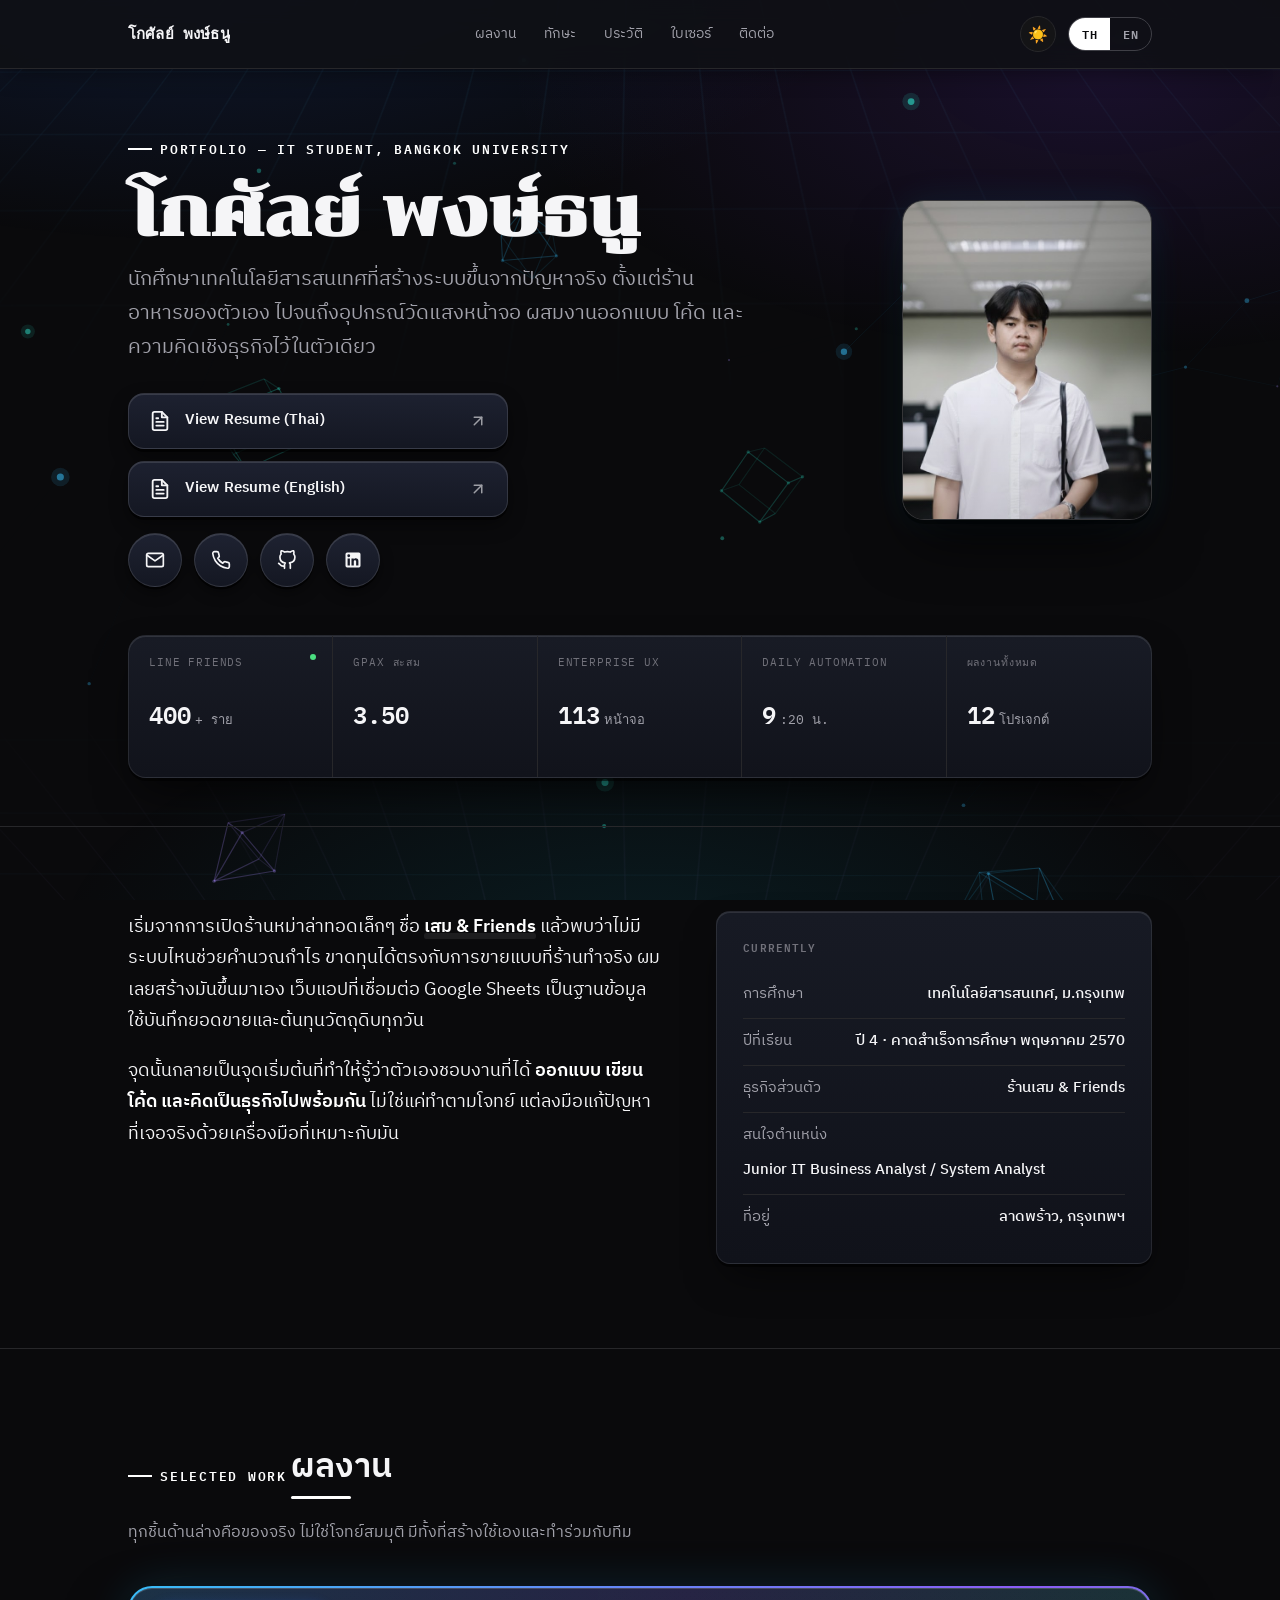
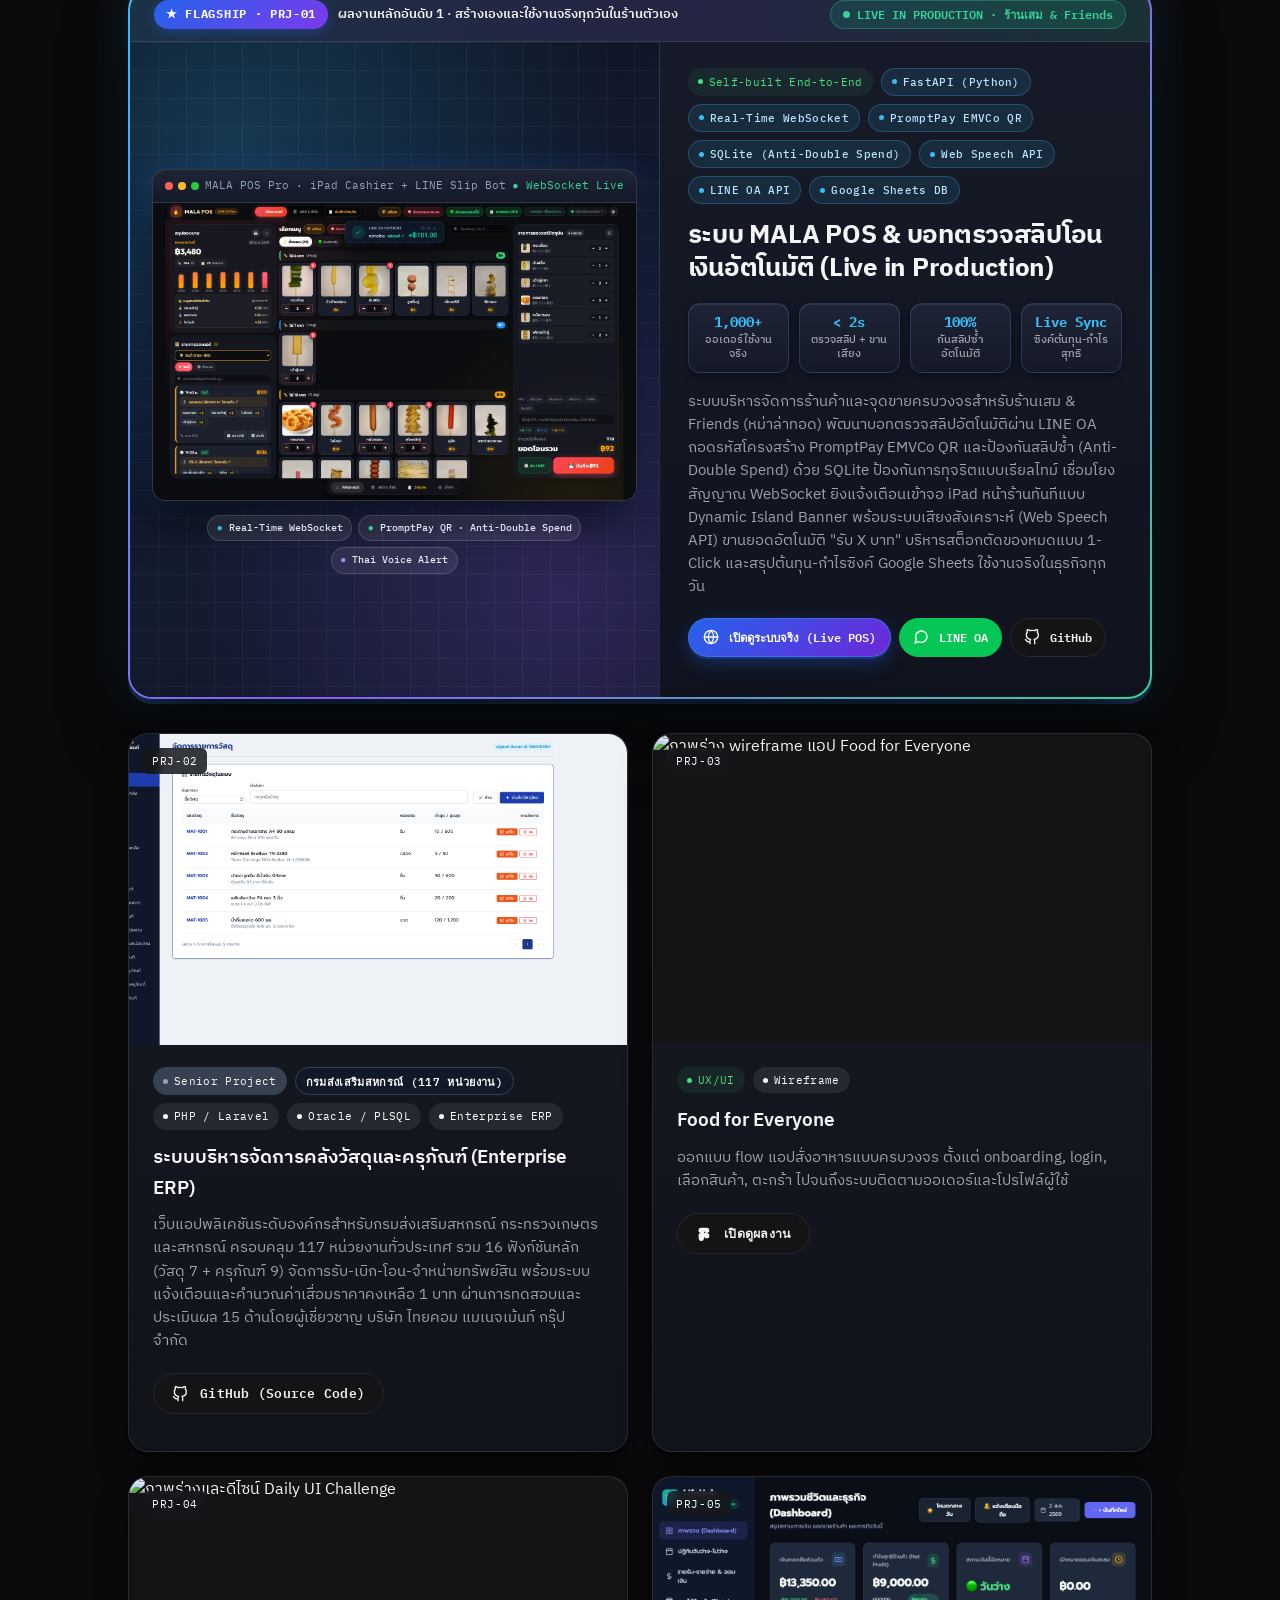
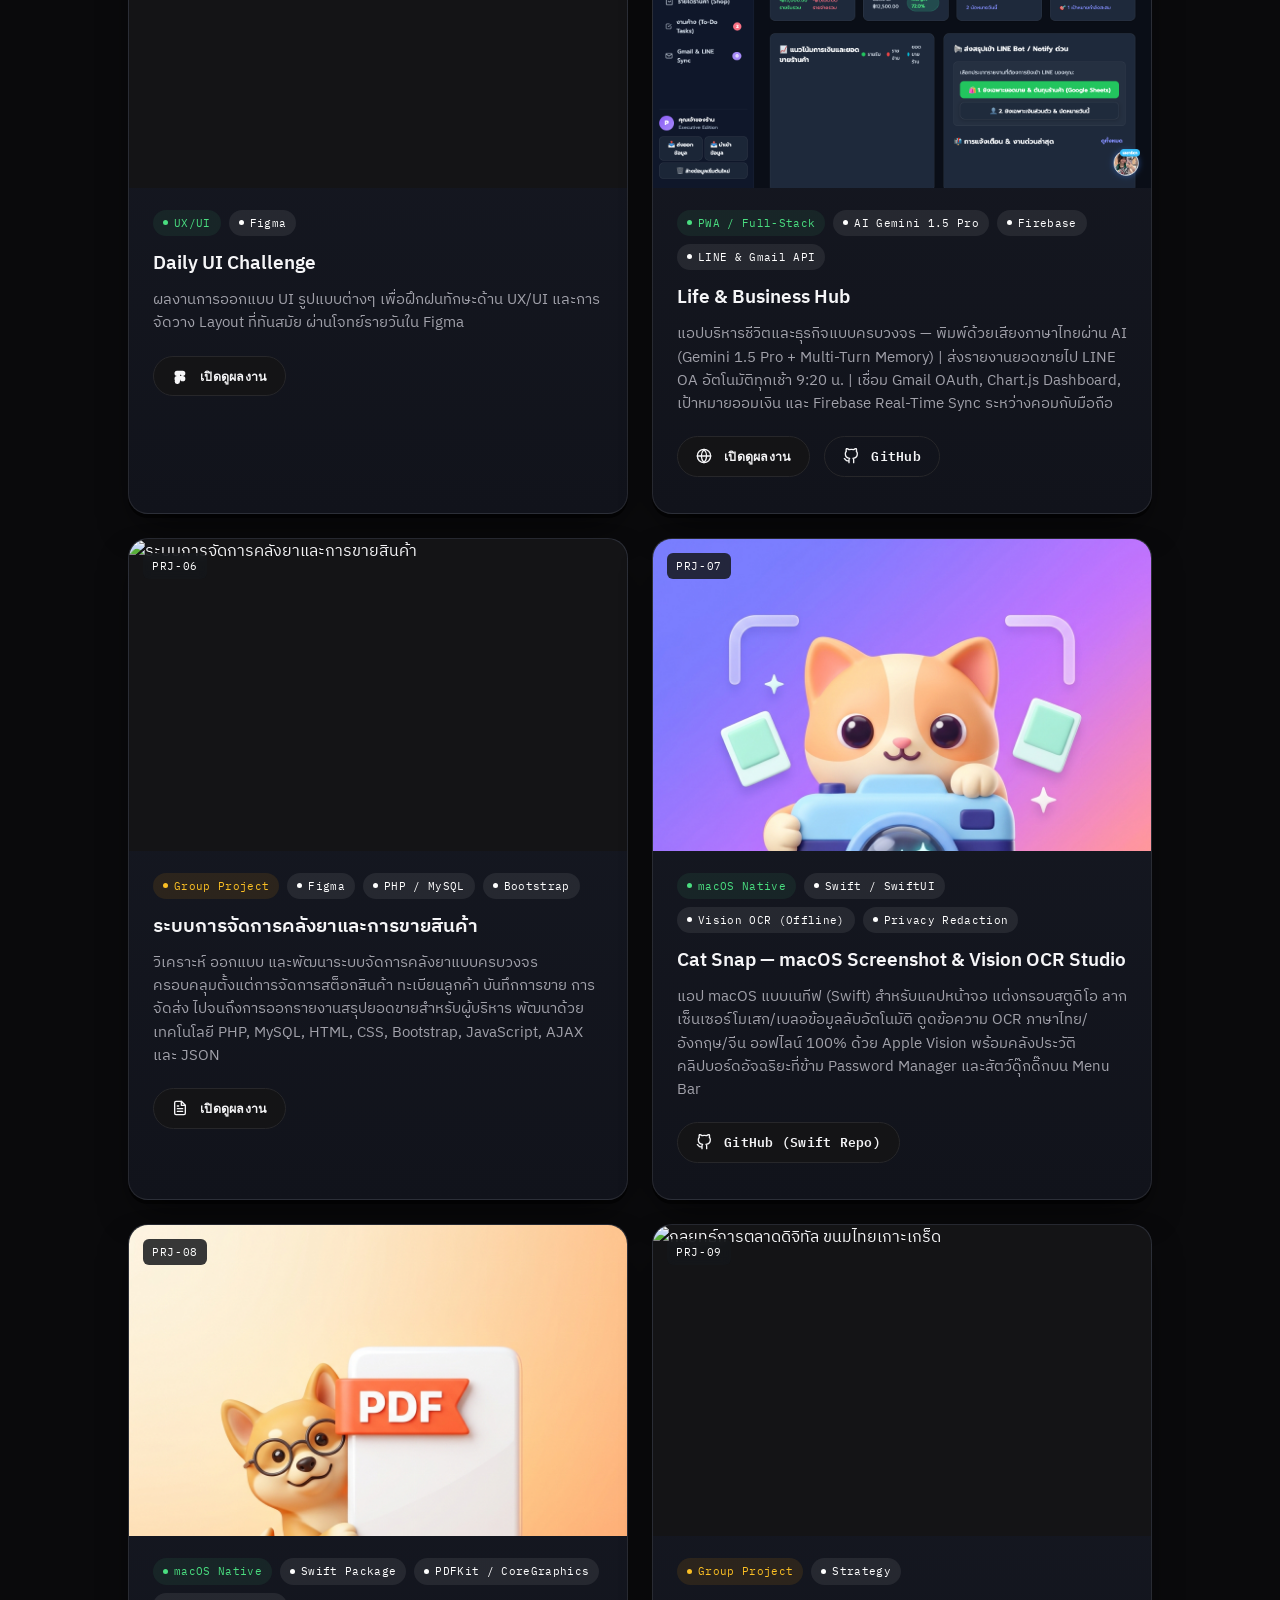
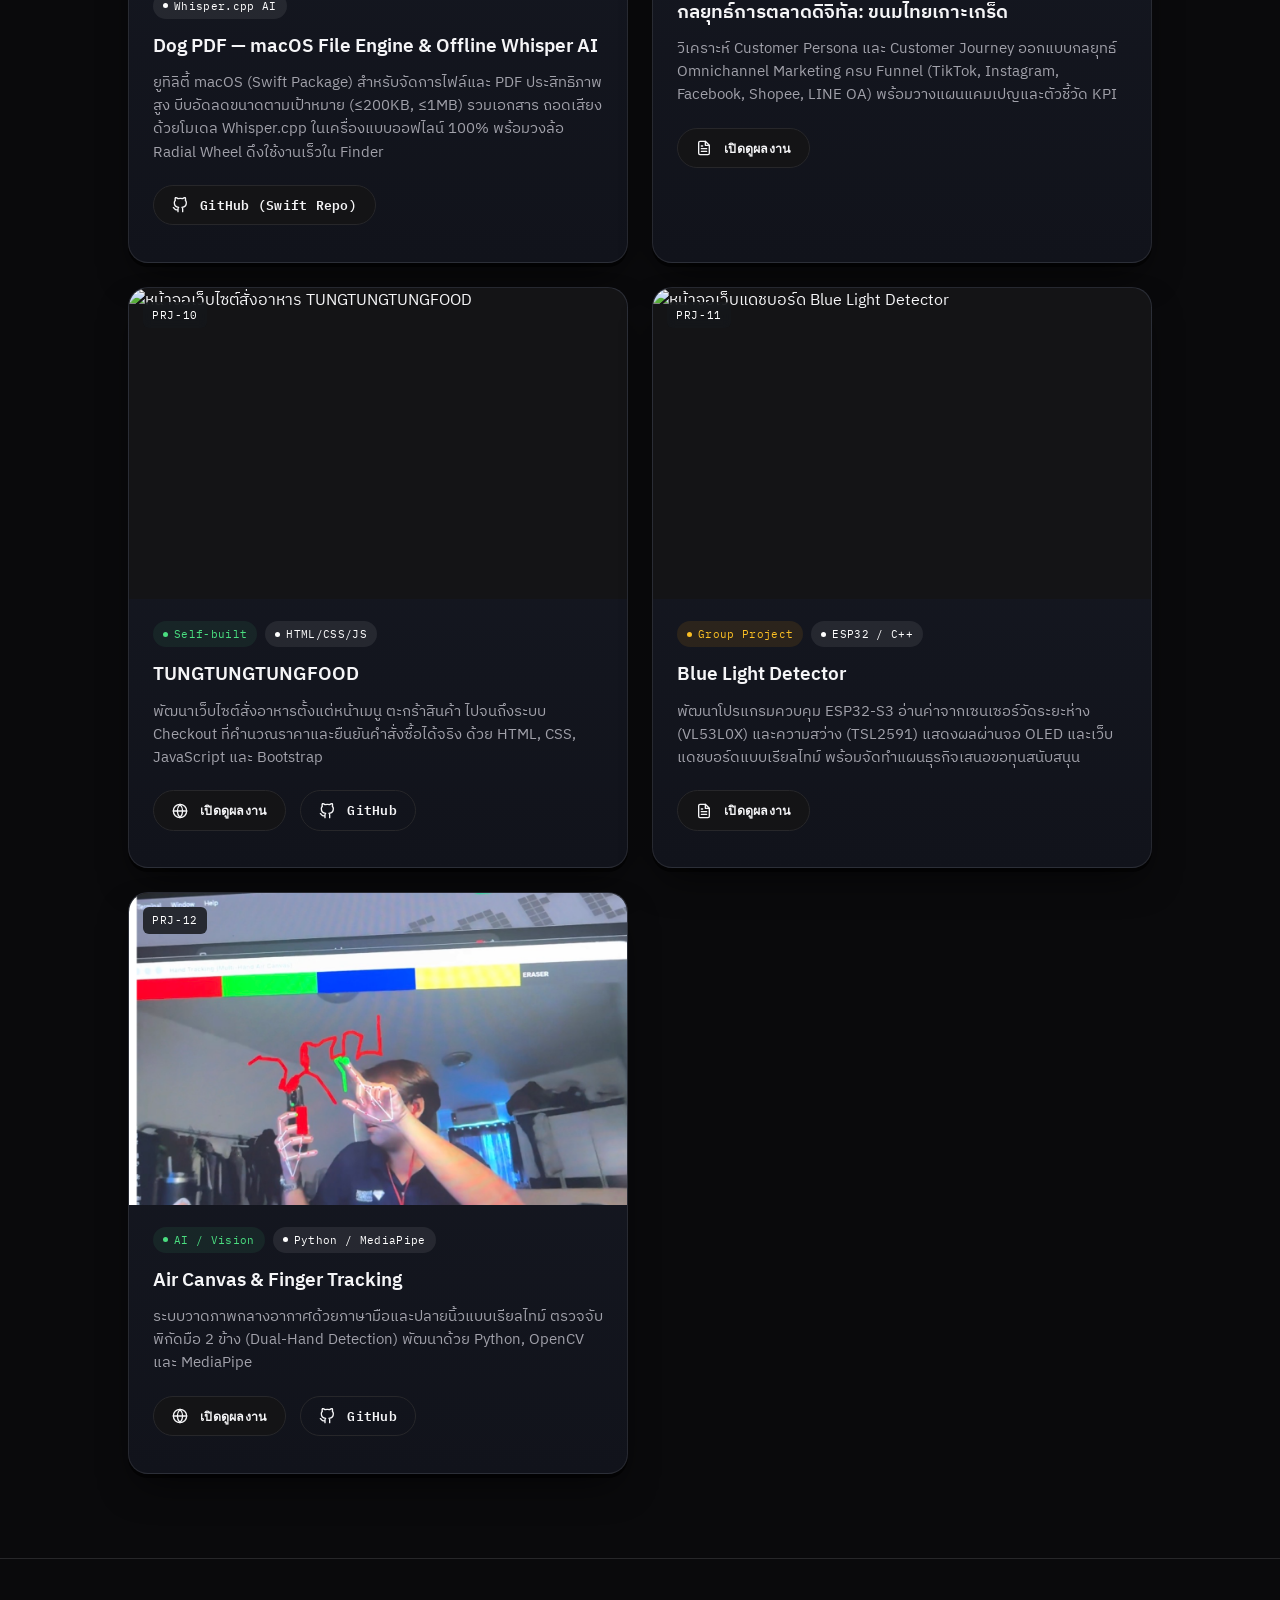
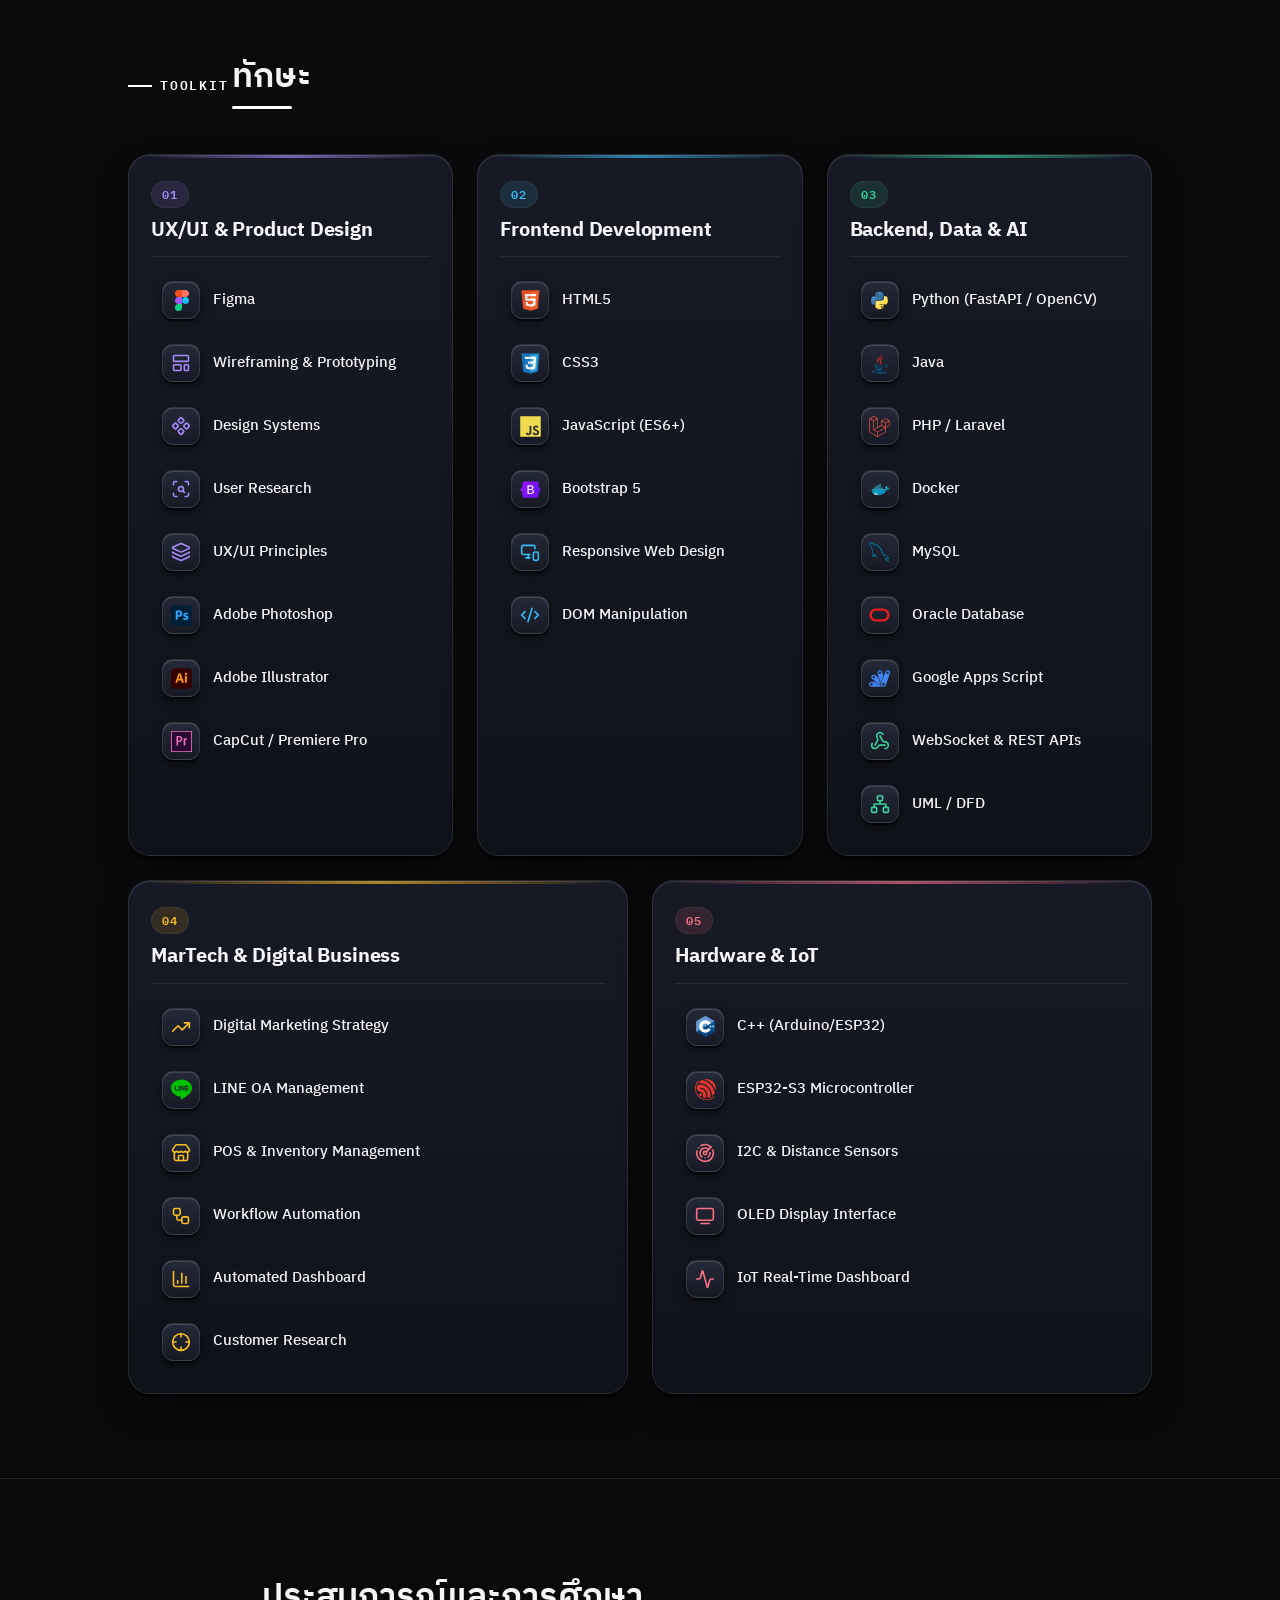
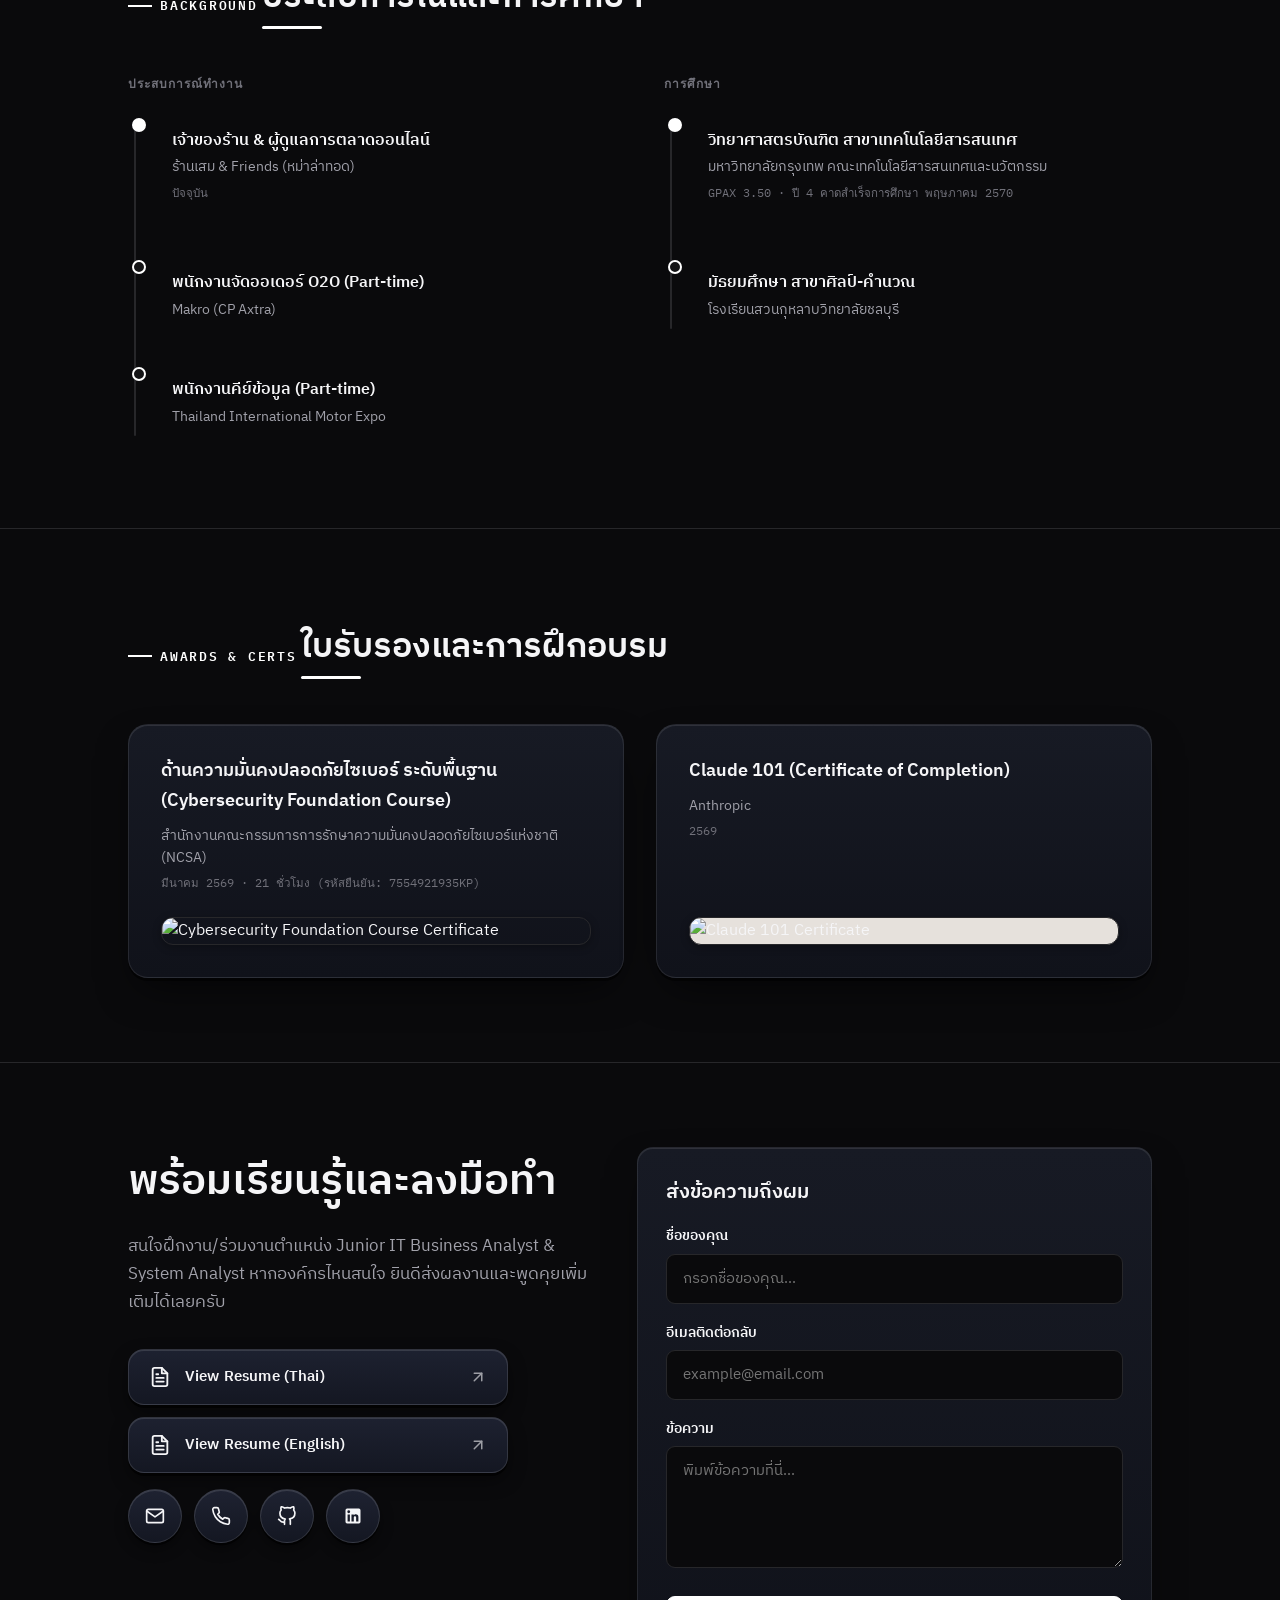
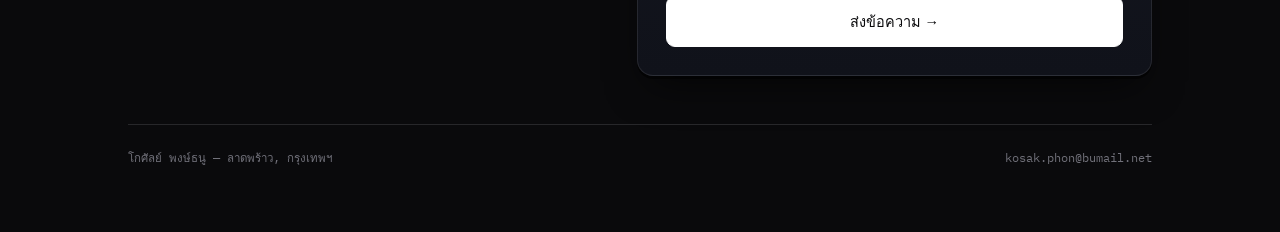
==== commit 8520fa11: "feat(theme): set dark mode as default initial theme with zero flash" ====
--- a/index.html
+++ b/index.html
@@ -1,8 +1,14 @@
 <!doctype html>
-<html lang="th">
+<html lang="th" data-theme="dark">
 
 <head>
   <meta charset="utf-8">
+  <script>
+    (function () {
+      var saved = localStorage.getItem('portfolio_theme_pref');
+      document.documentElement.setAttribute('data-theme', saved === 'light' ? 'light' : 'dark');
+    })();
+  </script>
   <meta name="viewport" content="width=device-width, initial-scale=1">
   <meta http-equiv="Cache-Control" content="no-cache, no-store, must-revalidate">
   <meta http-equiv="Pragma" content="no-cache">
@@ -2956,7 +2962,7 @@
         <a href="#contact" data-i18n="nav-contact">ติดต่อ</a>
       </div>
       <div class="nav-actions">
-        <button class="theme-toggle" id="themeToggle" aria-label="Toggle theme"><span id="themeIcon">🌙</span></button>
+        <button class="theme-toggle" id="themeToggle" aria-label="Toggle theme"><span id="themeIcon">☀️</span></button>
         <div class="lang-switch" role="group" aria-label="Language / ภาษา">
           <button type="button" class="lang-btn active" data-lang="th">TH</button>
           <button type="button" class="lang-btn" data-lang="en">EN</button>
@@ -4108,22 +4114,24 @@
       }, { passive: true });
 
 
-      // Theme Toggle
+      // Theme Toggle (Defaults to Dark Mode; saves user preference only when toggled)
       var themeToggle = document.getElementById('themeToggle');
       var themeIcon = document.getElementById('themeIcon');
-      var currentTheme = localStorage.getItem('theme') || 'light';
-
-      function setTheme(theme) {
+      var currentTheme = localStorage.getItem('portfolio_theme_pref') || 'dark';
+
+      function setTheme(theme, persist) {
         document.documentElement.setAttribute('data-theme', theme);
         themeIcon.textContent = theme === 'dark' ? '☀️' : '🌙';
-        localStorage.setItem('theme', theme);
-      }
-
-      setTheme(currentTheme);
+        if (persist) {
+          localStorage.setItem('portfolio_theme_pref', theme);
+        }
+      }
+
+      setTheme(currentTheme, false);
 
       themeToggle.addEventListener('click', function () {
         var newTheme = document.documentElement.getAttribute('data-theme') === 'dark' ? 'light' : 'dark';
-        setTheme(newTheme);
+        setTheme(newTheme, true);
       });
 
       // i18n
